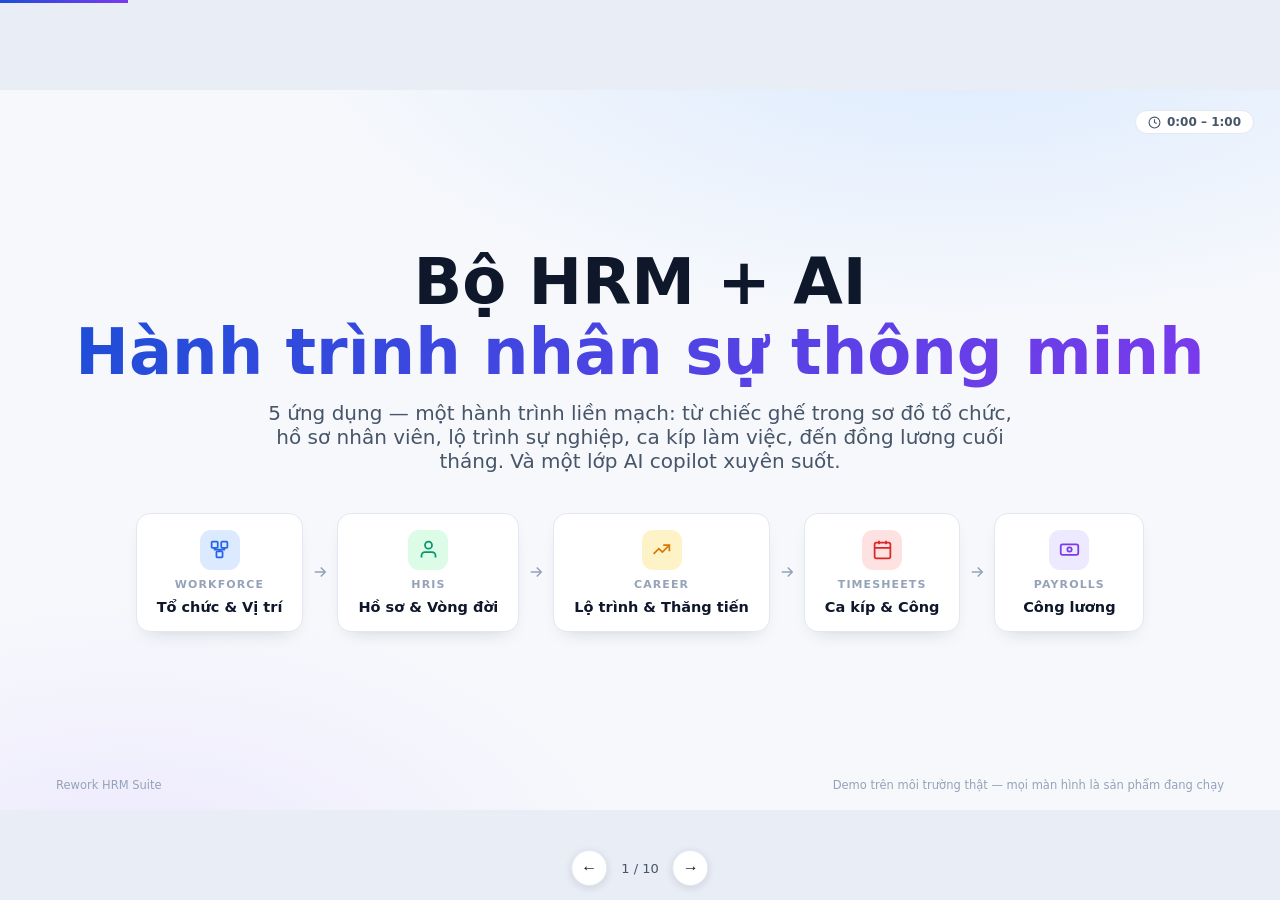
==== index.html @ 8c991700 "fix name file" ====
<!DOCTYPE html>
<html lang="vi">
<head>
<meta charset="UTF-8">
<meta name="viewport" content="width=device-width, initial-scale=1.0">
<title>HRM + AI — Hành trình nhân sự thông minh</title>
<style>
:root{
  --color-primary:#2563eb;
  --color-primary-soft:#dbeafe;
  --color-ink:#0f172a;
  --color-ink-soft:#475569;
  --color-background:#f6f8fc;
  --color-card:#ffffff;
  --color-line:#e2e8f0;
  --color-accent-green:#059669;
  --color-accent-amber:#d97706;
  --color-accent-purple:#7c3aed;
  --grad-primary:linear-gradient(135deg,#1d4ed8,#7c3aed);
  --font-heading:'Segoe UI',system-ui,-apple-system,sans-serif;
  --font-body:'Segoe UI',system-ui,-apple-system,sans-serif;
}
*{margin:0;padding:0;box-sizing:border-box}
body{background:#e9edf5;color:var(--color-ink);font-family:var(--font-body);overflow:hidden}
.slide-deck{position:relative;width:100vw;height:100vh;overflow:hidden}
@media(min-width:769px){.slide-deck{max-width:calc(100vh*16/9);max-height:calc(100vw*9/16);margin:auto;position:absolute;inset:0}}
.slide{position:absolute;width:100%;height:100%;display:flex;flex-direction:column;justify-content:center;align-items:center;padding:44px 56px 64px;opacity:0;visibility:hidden;transition:opacity .35s;background:var(--color-background);overflow:hidden}
.slide.active{opacity:1;visibility:visible}
.slide-content{width:100%;max-width:100%;max-height:100%;display:flex;flex-direction:column;gap:14px}

/* ---------- shared parts ---------- */
.slide-kicker{display:flex;align-items:center;gap:10px;font-size:13px;font-weight:700;letter-spacing:.14em;text-transform:uppercase;color:var(--color-primary)}
.slide-kicker .kicker-app-chip{background:var(--color-primary-soft);border-radius:999px;padding:3px 12px;letter-spacing:.04em}
.slide-heading{font-family:var(--font-heading);font-size:clamp(24px,3.2vw,40px);line-height:1.15;font-weight:800}
.slide-heading .heading-highlight{background:var(--grad-primary);-webkit-background-clip:text;-webkit-text-fill-color:transparent}
.slide-body-grid{display:grid;grid-template-columns:5fr 7fr;gap:28px;align-items:center;min-height:0;flex:1;overflow:hidden}
.slide-body-grid.grid-flip{grid-template-columns:7fr 5fr}
.slide-body-grid>*{min-height:0;max-height:100%}
.talk-points{display:flex;flex-direction:column;gap:12px}
.talk-point{display:flex;gap:12px;align-items:flex-start;background:var(--color-card);border:1px solid var(--color-line);border-radius:12px;padding:12px 14px;box-shadow:0 1px 2px rgba(15,23,42,.05)}
.talk-point .point-icon{flex:0 0 auto;width:34px;height:34px;border-radius:9px;display:flex;align-items:center;justify-content:center;background:var(--color-primary-soft);color:var(--color-primary)}
.talk-point .point-icon svg{width:18px;height:18px}
.talk-point .point-title{font-weight:700;font-size:15px}
.talk-point .point-desc{font-size:13.5px;color:var(--color-ink-soft);line-height:1.45;margin-top:2px}
.talk-point.point-ai .point-icon{background:#ede9fe;color:var(--color-accent-purple)}
.talk-point.point-vision{border-style:dashed;border-color:#c4b5fd;background:#faf8ff}
.shot-stack{display:flex;flex-direction:column;gap:12px;min-height:0;justify-content:center}
.shot-frame{background:var(--color-card);border:1px solid var(--color-line);border-radius:12px;overflow:hidden;box-shadow:0 12px 30px -12px rgba(15,23,42,.25);cursor:zoom-in}
.shot-frame .shot-titlebar{display:flex;align-items:center;gap:6px;padding:7px 12px;border-bottom:1px solid var(--color-line);background:#f8fafc}
.shot-titlebar .shot-dot{width:9px;height:9px;border-radius:50%;background:#e2e8f0}
.shot-titlebar .shot-dot:nth-child(1){background:#fca5a5}
.shot-titlebar .shot-dot:nth-child(2){background:#fcd34d}
.shot-titlebar .shot-dot:nth-child(3){background:#86efac}
.shot-titlebar .shot-url{margin-left:8px;font-size:11px;color:var(--color-ink-soft);background:#eef2f7;border-radius:6px;padding:2px 10px;white-space:nowrap;overflow:hidden;text-overflow:ellipsis}
.shot-frame img{display:block;width:100%;height:auto;max-height:36vh;object-fit:cover;object-position:top left}
.shot-frame.shot-secondary{width:78%;align-self:flex-end;margin-top:0}
.shot-frame.shot-secondary img{max-height:24vh}
.shot-caption{font-size:12px;color:var(--color-ink-soft);text-align:right}
.timing-badge{position:absolute;top:20px;right:26px;font-size:12px;font-weight:600;color:var(--color-ink-soft);background:var(--color-card);border:1px solid var(--color-line);border-radius:999px;padding:4px 12px;display:flex;align-items:center;gap:6px}
.timing-badge svg{width:13px;height:13px}
.footer-strip{position:absolute;bottom:18px;left:56px;right:56px;display:flex;justify-content:space-between;font-size:11.5px;color:#94a3b8}

/* ---------- title slide ---------- */
.title-slide{background:radial-gradient(1100px 500px at 75% -10%,#dbeafe 0%,transparent 60%),radial-gradient(900px 500px at 10% 110%,#ede9fe 0%,transparent 55%),var(--color-background);text-align:center;justify-content:center}
.title-main{font-size:clamp(36px,5.2vw,64px);font-weight:900;line-height:1.08;font-family:var(--font-heading)}
.title-main .heading-highlight{background:var(--grad-primary);-webkit-background-clip:text;-webkit-text-fill-color:transparent}
.title-sub{font-size:clamp(15px,1.7vw,20px);color:var(--color-ink-soft);max-width:760px;margin:0 auto}
.journey-strip{display:flex;align-items:stretch;justify-content:center;gap:0;margin-top:26px}
.journey-step{display:flex;flex-direction:column;align-items:center;gap:8px;background:var(--color-card);border:1px solid var(--color-line);border-radius:14px;padding:16px 20px;min-width:150px;box-shadow:0 8px 20px -12px rgba(15,23,42,.25)}
.journey-step .step-icon{width:40px;height:40px;border-radius:11px;display:flex;align-items:center;justify-content:center}
.journey-step .step-icon svg{width:21px;height:21px}
.journey-step .step-app{font-size:11px;font-weight:700;letter-spacing:.1em;text-transform:uppercase;color:#94a3b8}
.journey-step .step-name{font-size:14.5px;font-weight:700}
.journey-arrow{display:flex;align-items:center;padding:0 8px;color:#94a3b8}
.journey-arrow svg{width:18px;height:18px}
.step-icon.icon-workforce{background:#dbeafe;color:#2563eb}
.step-icon.icon-hris{background:#dcfce7;color:#059669}
.step-icon.icon-career{background:#fef3c7;color:#d97706}
.step-icon.icon-timesheet{background:#fee2e2;color:#dc2626}
.step-icon.icon-payroll{background:#ede9fe;color:#7c3aed}

/* ---------- closing slide ---------- */
.closing-grid{display:grid;grid-template-columns:1fr 1fr;gap:26px;align-items:start;margin-top:8px}
.recap-list{display:flex;flex-direction:column;gap:9px}
.recap-item{display:flex;gap:10px;align-items:center;background:var(--color-card);border:1px solid var(--color-line);border-radius:10px;padding:10px 13px;font-size:14px}
.recap-item .recap-num{flex:0 0 auto;width:24px;height:24px;border-radius:50%;background:var(--color-primary-soft);color:var(--color-primary);font-size:12px;font-weight:800;display:flex;align-items:center;justify-content:center}
.safety-card{background:linear-gradient(160deg,#eff6ff,#faf5ff);border:1px solid #c7d2fe;border-radius:16px;padding:20px 22px;display:flex;flex-direction:column;gap:12px}
.safety-card .safety-title{display:flex;align-items:center;gap:10px;font-weight:800;font-size:17px}
.safety-card .safety-title svg{width:20px;height:20px;color:var(--color-accent-purple)}
.safety-rule{display:flex;gap:10px;align-items:flex-start;font-size:13.5px;color:var(--color-ink-soft);line-height:1.5}
.safety-rule svg{flex:0 0 auto;width:16px;height:16px;margin-top:2px;color:var(--color-accent-green)}

/* ---------- nav & lightbox ---------- */
.progress-bar{position:fixed;top:0;left:0;height:3px;background:var(--grad-primary);transition:width .3s;z-index:1000}
.nav-controls{position:fixed;bottom:14px;left:50%;transform:translateX(-50%);display:flex;align-items:center;gap:14px;z-index:1000}
.nav-btn{background:#fff;border:1px solid var(--color-line);color:var(--color-ink);width:36px;height:36px;border-radius:50%;cursor:pointer;font-size:16px;box-shadow:0 2px 8px rgba(15,23,42,.12)}
.nav-btn:hover{background:var(--color-primary-soft)}
.slide-counter{color:var(--color-ink-soft);font-size:13px}
.shot-lightbox{position:fixed;inset:0;background:rgba(15,23,42,.82);display:none;align-items:center;justify-content:center;z-index:2000;cursor:zoom-out;padding:3vh 3vw}
.shot-lightbox.open{display:flex}
.shot-lightbox img{max-width:100%;max-height:100%;border-radius:10px;box-shadow:0 30px 80px rgba(0,0,0,.5)}
</style>
</head>
<body>
<div class="progress-bar" id="progressBar"></div>
<div class="slide-deck">

<!-- ============ SLIDE 1 · TITLE ============ -->
<div class="slide title-slide active">
  <div class="timing-badge"><svg viewBox="0 0 24 24" fill="none" stroke="currentColor" stroke-width="2"><circle cx="12" cy="12" r="10"/><path d="M12 6v6l4 2"/></svg>0:00 – 1:00</div>
  <div class="slide-content">
    <div class="title-main">Bộ HRM + AI<br><span class="heading-highlight">Hành trình nhân sự thông minh</span></div>
    <p class="title-sub">5 ứng dụng — một hành trình liền mạch: từ chiếc ghế trong sơ đồ tổ chức, hồ sơ nhân viên, lộ trình sự nghiệp, ca kíp làm việc, đến đồng lương cuối tháng. Và một lớp AI copilot xuyên suốt.</p>
    <div class="journey-strip">
      <div class="journey-step"><div class="step-icon icon-workforce"><svg viewBox="0 0 24 24" fill="none" stroke="currentColor" stroke-width="2"><rect x="3" y="3" width="7" height="7" rx="1"/><rect x="14" y="3" width="7" height="7" rx="1"/><rect x="8.5" y="14" width="7" height="7" rx="1"/><path d="M6.5 10v2h11v-2M12 12v2"/></svg></div><div class="step-app">Workforce</div><div class="step-name">Tổ chức &amp; Vị trí</div></div>
      <div class="journey-arrow"><svg viewBox="0 0 24 24" fill="none" stroke="currentColor" stroke-width="2"><path d="M5 12h14m-6-6 6 6-6 6"/></svg></div>
      <div class="journey-step"><div class="step-icon icon-hris"><svg viewBox="0 0 24 24" fill="none" stroke="currentColor" stroke-width="2"><path d="M20 21v-2a4 4 0 0 0-4-4H8a4 4 0 0 0-4 4v2"/><circle cx="12" cy="7" r="4"/></svg></div><div class="step-app">HRIS</div><div class="step-name">Hồ sơ &amp; Vòng đời</div></div>
      <div class="journey-arrow"><svg viewBox="0 0 24 24" fill="none" stroke="currentColor" stroke-width="2"><path d="M5 12h14m-6-6 6 6-6 6"/></svg></div>
      <div class="journey-step"><div class="step-icon icon-career"><svg viewBox="0 0 24 24" fill="none" stroke="currentColor" stroke-width="2"><path d="M3 17l6-6 4 4 8-8"/><path d="M14 7h7v7"/></svg></div><div class="step-app">Career</div><div class="step-name">Lộ trình &amp; Thăng tiến</div></div>
      <div class="journey-arrow"><svg viewBox="0 0 24 24" fill="none" stroke="currentColor" stroke-width="2"><path d="M5 12h14m-6-6 6 6-6 6"/></svg></div>
      <div class="journey-step"><div class="step-icon icon-timesheet"><svg viewBox="0 0 24 24" fill="none" stroke="currentColor" stroke-width="2"><rect x="3" y="4" width="18" height="18" rx="2"/><path d="M16 2v4M8 2v4M3 10h18"/></svg></div><div class="step-app">Timesheets</div><div class="step-name">Ca kíp &amp; Công</div></div>
      <div class="journey-arrow"><svg viewBox="0 0 24 24" fill="none" stroke="currentColor" stroke-width="2"><path d="M5 12h14m-6-6 6 6-6 6"/></svg></div>
      <div class="journey-step"><div class="step-icon icon-payroll"><svg viewBox="0 0 24 24" fill="none" stroke="currentColor" stroke-width="2"><rect x="2" y="6" width="20" height="12" rx="2"/><circle cx="12" cy="12" r="2.5"/><path d="M6 12h.01M18 12h.01"/></svg></div><div class="step-app">Payrolls</div><div class="step-name">Công lương</div></div>
    </div>
  </div>
  <div class="footer-strip"><span>Rework HRM Suite</span><span>Demo trên môi trường thật — mọi màn hình là sản phẩm đang chạy</span></div>
</div>

<!-- ============ SLIDE 2 · AI TRONG SƠ ĐỒ TỔ CHỨC ============ -->
<div class="slide">
  <div class="timing-badge"><svg viewBox="0 0 24 24" fill="none" stroke="currentColor" stroke-width="2"><circle cx="12" cy="12" r="10"/><path d="M12 6v6l4 2"/></svg>1:00 – 2:15</div>
  <div class="slide-content">
    <div class="slide-kicker"><span class="kicker-app-chip">Workforce</span> Slide 2 · Nhân sự AI trong sơ đồ tổ chức</div>
    <div class="slide-heading">Khi <span class="heading-highlight">AI agent có một chiếc ghế</span> trong tổ chức — với JD như con người</div>
    <div class="slide-body-grid">
      <div class="talk-points">
        <div class="talk-point"><div class="point-icon"><svg viewBox="0 0 24 24" fill="none" stroke="currentColor" stroke-width="2"><rect x="3" y="3" width="7" height="7" rx="1"/><rect x="14" y="3" width="7" height="7" rx="1"/><rect x="8.5" y="14" width="7" height="7" rx="1"/></svg></div><div><div class="point-title">Tổ chức xây trên "Vị trí", không phải tên người</div><div class="point-desc">Mỗi ô trong sơ đồ là một chiếc ghế có ngân sách (seat): JD, cấp bậc, lương mục tiêu, trạng thái mở/đã lấp — trả lời được "còn thiếu ai, ai kế nhiệm".</div></div></div>
        <div class="talk-point"><div class="point-icon"><svg viewBox="0 0 24 24" fill="none" stroke="currentColor" stroke-width="2"><path d="M14 2H6a2 2 0 0 0-2 2v16a2 2 0 0 0 2 2h12a2 2 0 0 0 2-2V8z"/><path d="M14 2v6h6M16 13H8M16 17H8M10 9H8"/></svg></div><div><div class="point-title">Hồ sơ công việc chuẩn hoá cho từng ghế</div><div class="point-desc">JD, yêu cầu năng lực, nhóm nghề, tỷ lệ lấp đầy — nhân viên nào (người hay máy) ngồi ghế nào cũng đo được bằng cùng một thước.</div></div></div>
        <div class="talk-point point-ai point-vision"><div class="point-icon"><svg viewBox="0 0 24 24" fill="none" stroke="currentColor" stroke-width="2"><path d="M12 3l1.9 5.1L19 10l-5.1 1.9L12 17l-1.9-5.1L5 10l5.1-1.9z"/><path d="M19 15l.9 2.4L22 18.3l-2.1.9L19 21.5l-.9-2.3-2.1-.9 2.1-.9z"/></svg></div><div><div class="point-title">Tầm nhìn: "Nhân sự AI" là một loại hình lao động</div><div class="point-desc">Thêm loại vị trí <b>AI agent</b> bên cạnh full-time/part-time: AI ngồi vào ghế, nhận JD, có KPI, có quản lý trực tiếp — nền tảng seat-based đã sẵn sàng cho điều đó.</div></div></div>
      </div>
      <div class="shot-stack">
        <div class="shot-frame"><div class="shot-titlebar"><span class="shot-dot"></span><span class="shot-dot"></span><span class="shot-dot"></span><span class="shot-url">workforce · Sơ đồ tổ chức — dạng cây</span></div><img src="shots/workforce-org-chart.jpg" alt="Sơ đồ tổ chức dạng cây"></div>
        <div class="shot-frame shot-secondary"><div class="shot-titlebar"><span class="shot-dot"></span><span class="shot-dot"></span><span class="shot-dot"></span><span class="shot-url">workforce · Hồ sơ công việc — vị trí đã lấp / còn mở</span></div><img src="shots/workforce-job-profile-detail.jpg" alt="Chi tiết hồ sơ công việc"></div>
      </div>
    </div>
  </div>
  <div class="footer-strip"><span>Workforce — sơ đồ tổ chức theo vị trí</span><span>2</span></div>
</div>

<!-- ============ SLIDE 3 · CAREER TRACK + AI ============ -->
<div class="slide">
  <div class="timing-badge"><svg viewBox="0 0 24 24" fill="none" stroke="currentColor" stroke-width="2"><circle cx="12" cy="12" r="10"/><path d="M12 6v6l4 2"/></svg>2:15 – 3:30</div>
  <div class="slide-content">
    <div class="slide-kicker"><span class="kicker-app-chip">Career</span> Slide 3 · Career Track với AI</div>
    <div class="slide-heading">Lộ trình sự nghiệp là một <span class="heading-highlight">bản đồ sống</span> — AI vẽ giúp bạn</div>
    <div class="slide-body-grid grid-flip">
      <div class="shot-stack">
        <div class="shot-frame"><div class="shot-titlebar"><span class="shot-dot"></span><span class="shot-dot"></span><span class="shot-dot"></span><span class="shot-url">career · Track Engineering — 11 vai trò · 15 bước chuyển</span></div><img src="shots/career-track-graph.jpg" alt="Đồ thị lộ trình sự nghiệp Engineering"></div>
        <div class="shot-frame shot-secondary"><div class="shot-titlebar"><span class="shot-dot"></span><span class="shot-dot"></span><span class="shot-dot"></span><span class="shot-url">career · Chi tiết vai trò — nhánh IC / nhánh quản lý</span></div><img src="shots/career-role-inspector.jpg" alt="Inspector vai trò Senior Software Engineer"></div>
      </div>
      <div class="talk-points">
        <div class="talk-point"><div class="point-icon"><svg viewBox="0 0 24 24" fill="none" stroke="currentColor" stroke-width="2"><circle cx="5" cy="6" r="2.5"/><circle cx="19" cy="6" r="2.5"/><circle cx="12" cy="18" r="2.5"/><path d="M7 7.5l3.5 8M17 7.5l-3.5 8"/></svg></div><div><div class="point-title">Track = đồ thị các bước chuyển vai trò</div><div class="point-desc">Kéo–thả, nối vai trò, gắn yêu cầu năng lực cho từng bước chuyển. Một điểm Start định nghĩa các cửa vào; nhánh IC và nhánh quản lý tách rõ.</div></div></div>
        <div class="talk-point point-ai"><div class="point-icon"><svg viewBox="0 0 24 24" fill="none" stroke="currentColor" stroke-width="2"><path d="M12 3l1.9 5.1L19 10l-5.1 1.9L12 17l-1.9-5.1L5 10l5.1-1.9z"/></svg></div><div><div class="point-title">AI dựng cả track từ một câu mô tả</div><div class="point-desc">"Tạo lộ trình cho đội Data 4 cấp, tách nhánh quản lý từ Senior" → AI sinh vai trò, bước chuyển, năng lực yêu cầu, khớp với danh mục job profile/grade của công ty rồi chờ bạn xác nhận.</div></div></div>
        <div class="talk-point point-ai"><div class="point-icon"><svg viewBox="0 0 24 24" fill="none" stroke="currentColor" stroke-width="2"><circle cx="11" cy="11" r="7"/><path d="M21 21l-4.3-4.3"/></svg></div><div><div class="point-title">Nhân viên hỏi — AI trả lời bằng chính track</div><div class="point-desc">"Từ vị trí của tôi đi tiếp được đâu?" → AI liệt kê các vai trò kế tiếp kèm năng lực còn thiếu, lấy đúng từ đồ thị track, không bịa.</div></div></div>
      </div>
    </div>
  </div>
  <div class="footer-strip"><span>Career — Tracks &amp; Copilot</span><span>3</span></div>
</div>

<!-- ============ SLIDE 4 · PROMOTION + AI ============ -->
<div class="slide">
  <div class="timing-badge"><svg viewBox="0 0 24 24" fill="none" stroke="currentColor" stroke-width="2"><circle cx="12" cy="12" r="10"/><path d="M12 6v6l4 2"/></svg>3:30 – 4:45</div>
  <div class="slide-content">
    <div class="slide-kicker"><span class="kicker-app-chip">Career</span> Slide 4 · Thăng chức với đề xuất tổng hợp của AI</div>
    <div class="slide-heading">Một đề xuất thăng chức <span class="heading-highlight">kể được câu chuyện và chứng minh được con số</span></div>
    <div class="slide-body-grid">
      <div class="talk-points">
        <div class="talk-point"><div class="point-icon"><svg viewBox="0 0 24 24" fill="none" stroke="currentColor" stroke-width="2"><path d="M12 20h9"/><path d="M16.5 3.5a2.1 2.1 0 0 1 3 3L7 19l-4 1 1-4z"/></svg></div><div><div class="point-title">Canvas viết đề xuất + bảng so sánh Từ → Đến</div><div class="point-desc">Bên trái là lý lẽ ("what did they deliver, why now"), bên phải là con số: lương gộp, lương cơ bản, từng khoản phụ cấp với chênh lệch tính sẵn.</div></div></div>
        <div class="talk-point"><div class="point-icon"><svg viewBox="0 0 24 24" fill="none" stroke="currentColor" stroke-width="2"><path d="M9 11l3 3L22 4"/><path d="M21 12v7a2 2 0 0 1-2 2H5a2 2 0 0 1-2-2V5a2 2 0 0 1 2-2h11"/></svg></div><div><div class="point-title">Luồng duyệt theo chính sách, có SLA</div><div class="point-desc">Chuỗi duyệt cấu hình theo từng chính sách (quản lý trực tiếp → hội đồng), SLA 3 ngày ra quyết định; duyệt xong tự ghi ngược về HRIS.</div></div></div>
        <div class="talk-point point-ai"><div class="point-icon"><svg viewBox="0 0 24 24" fill="none" stroke="currentColor" stroke-width="2"><path d="M12 3l1.9 5.1L19 10l-5.1 1.9L12 17l-1.9-5.1L5 10l5.1-1.9z"/></svg></div><div><div class="point-title">AI tổng hợp bản nháp đề xuất</div><div class="point-desc">"Đề xuất thăng chức cho Drake theo chính sách Engineering" → AI xác định nhân viên + chính sách, mở sẵn form đã điền tóm tắt thành tích; con người rà soát và bấm gửi — AI không bao giờ tự gửi.</div></div></div>
      </div>
      <div class="shot-stack">
        <div class="shot-frame"><div class="shot-titlebar"><span class="shot-dot"></span><span class="shot-dot"></span><span class="shot-dot"></span><span class="shot-url">career · Chính sách thăng chức Engineering — tỷ lệ duyệt 100%, tăng lương TB +17.8%</span></div><img src="shots/career-promotion-policy.jpg" alt="Trang chính sách thăng chức"></div>
        <div class="shot-frame shot-secondary"><div class="shot-titlebar"><span class="shot-dot"></span><span class="shot-dot"></span><span class="shot-dot"></span><span class="shot-url">career · Đề xuất mới — headline + gói lương Từ→Đến</span></div><img src="shots/career-promotion-proposal.jpg" alt="Form đề xuất thăng chức"></div>
      </div>
    </div>
  </div>
  <div class="footer-strip"><span>Career — Promotion records</span><span>4</span></div>
</div>

<!-- ============ SLIDE 5 · ĐẢM BẢO NHÂN SỰ / TIMEOFF ============ -->
<div class="slide">
  <div class="timing-badge"><svg viewBox="0 0 24 24" fill="none" stroke="currentColor" stroke-width="2"><circle cx="12" cy="12" r="10"/><path d="M12 6v6l4 2"/></svg>4:45 – 6:00</div>
  <div class="slide-content">
    <div class="slide-kicker"><span class="kicker-app-chip">Timesheets</span> Slide 5 · Đảm bảo quân số &amp; duyệt nghỉ phép với copilot</div>
    <div class="slide-heading">Duyệt một đơn nghỉ phép là một <span class="heading-highlight">quyết định về độ phủ ca</span></div>
    <div class="slide-body-grid grid-flip">
      <div class="shot-stack">
        <div class="shot-frame"><div class="shot-titlebar"><span class="shot-dot"></span><span class="shot-dot"></span><span class="shot-dot"></span><span class="shot-url">timesheets · Lịch phủ ca — 990 chỗ trống, nút "Lấp chỗ trống"</span></div><img src="shots/timesheet-coverage-schedule.jpg" alt="Lịch coverage với chỗ trống"></div>
        <div class="shot-frame shot-secondary"><div class="shot-titlebar"><span class="shot-dot"></span><span class="shot-dot"></span><span class="shot-dot"></span><span class="shot-url">timesheets · Nghỉ phép — trạng thái duyệt theo chính sách</span></div><img src="shots/timesheet-timeoff-requests.jpg" alt="Danh sách yêu cầu nghỉ phép"></div>
      </div>
      <div class="talk-points">
        <div class="talk-point"><div class="point-icon"><svg viewBox="0 0 24 24" fill="none" stroke="currentColor" stroke-width="2"><rect x="3" y="4" width="18" height="18" rx="2"/><path d="M16 2v4M8 2v4M3 10h18"/></svg></div><div><div class="point-title">Nhìn thấy lỗ hổng quân số trước khi nó xảy ra</div><div class="point-desc">Lịch phủ ca đếm từng chỗ trống theo ngày; động cơ xếp ca 3 lượt (mẫu lịch → lấp trống → ca mở) đề xuất người phù hợp theo giờ đã làm và độ công bằng.</div></div></div>
        <div class="talk-point"><div class="point-icon"><svg viewBox="0 0 24 24" fill="none" stroke="currentColor" stroke-width="2"><path d="M9 11l3 3L22 4"/><path d="M21 12v7a2 2 0 0 1-2 2H5a2 2 0 0 1-2-2V5a2 2 0 0 1 2-2h11"/></svg></div><div><div class="point-title">Nghỉ phép: sổ cái số dư + luồng duyệt + uỷ quyền</div><div class="point-desc">Đơn nghỉ chạy qua workflow duyệt (có uỷ quyền người duyệt); khi duyệt, chính sách được "đóng băng" và ngày nghỉ đổ thẳng vào bảng công tính lương.</div></div></div>
        <div class="talk-point point-ai"><div class="point-icon"><svg viewBox="0 0 24 24" fill="none" stroke="currentColor" stroke-width="2"><path d="M12 3l1.9 5.1L19 10l-5.1 1.9L12 17l-1.9-5.1L5 10l5.1-1.9z"/></svg></div><div><div class="point-title">Copilot của người xếp ca</div><div class="point-desc">AI cảnh báo ca thiếu người, gợi ý ai nên nhận ca trống, soạn cả chính sách nghỉ phép từ file quy chế — nhưng mọi thay đổi đều qua thẻ xác nhận để con người bấm áp dụng.</div></div></div>
      </div>
    </div>
  </div>
  <div class="footer-strip"><span>Timesheets — Coverage &amp; Time-off</span><span>5</span></div>
</div>

<!-- ============ SLIDE 6 · BA CA BỐN KÍP ============ -->
<div class="slide">
  <div class="timing-badge"><svg viewBox="0 0 24 24" fill="none" stroke="currentColor" stroke-width="2"><circle cx="12" cy="12" r="10"/><path d="M12 6v6l4 2"/></svg>6:00 – 7:15</div>
  <div class="slide-content">
    <div class="slide-kicker"><span class="kicker-app-chip">Timesheets</span> Slide 6 · Bài toán "ba ca bốn kíp" trong sản xuất</div>
    <div class="slide-heading">Xoay ca nhà máy: <span class="heading-highlight">mẫu dựng sẵn theo luật lao động VN</span></div>
    <div class="slide-body-grid">
      <div class="talk-points">
        <div class="talk-point"><div class="point-icon"><svg viewBox="0 0 24 24" fill="none" stroke="currentColor" stroke-width="2"><path d="M21 12a9 9 0 1 1-9-9"/><path d="M21 3v6h-6"/></svg></div><div><div class="point-title">Thư viện mẫu xoay ca Việt Nam</div><div class="point-desc">Sản xuất 3 ca, y tế 24h, bán lẻ 2 ca, F&amp;B split-shift, kho vận, công trường… Mẫu "VN Manufacturing 3-Shift": 3 ca sáng/chiều/đêm, 3 kíp xoay tuần trong chu kỳ 4 tuần.</div></div></div>
        <div class="talk-point"><div class="point-icon"><svg viewBox="0 0 24 24" fill="none" stroke="currentColor" stroke-width="2"><path d="M12 22s8-4 8-10V5l-8-3-8 3v7c0 6 8 10 8 10z"/></svg></div><div><div class="point-title">Ràng buộc cứng bảo vệ người lao động</div><div class="point-desc">Tối thiểu 11h nghỉ sau ca đêm, tối đa 6 ngày liên tục, 1 ngày nghỉ/tuần — động cơ xếp ca không bao giờ vi phạm, kể cả khi tự động lấp chỗ trống.</div></div></div>
        <div class="talk-point"><div class="point-icon"><svg viewBox="0 0 24 24" fill="none" stroke="currentColor" stroke-width="2"><path d="M17 21v-2a4 4 0 0 0-4-4H5a4 4 0 0 0-4 4v2"/><circle cx="9" cy="7" r="4"/><path d="M23 21v-2a4 4 0 0 0-3-3.87M16 3.13a4 4 0 0 1 0 7.75"/></svg></div><div><div class="point-title">"Bốn kíp" = thêm một nhóm vào mẫu</div><div class="point-desc">Kíp là "nhóm" trong mẫu lịch — số nhóm không giới hạn. Dựng mô hình 3 ca 4 kíp chạy liên tục 24/7 bằng chính trình soạn mẫu, rồi áp cho từng xưởng.</div></div></div>
      </div>
      <div class="shot-stack">
        <div class="shot-frame"><div class="shot-titlebar"><span class="shot-dot"></span><span class="shot-dot"></span><span class="shot-dot"></span><span class="shot-url">timesheets · Thư viện mẫu lịch hệ thống (8 mẫu VN)</span></div><img src="shots/timesheet-pattern-library.jpg" alt="Thư viện mẫu lịch làm việc"></div>
        <div class="shot-frame shot-secondary"><div class="shot-titlebar"><span class="shot-dot"></span><span class="shot-dot"></span><span class="shot-dot"></span><span class="shot-url">timesheets · VN Manufacturing 3-Shift — Morning/Afternoon/Night × T2–T7</span></div><img src="shots/timesheet-3shift-template.jpg" alt="Chi tiết mẫu 3 ca"></div>
      </div>
    </div>
  </div>
  <div class="footer-strip"><span>Timesheets — Shift patterns</span><span>6</span></div>
</div>

<!-- ============ SLIDE 7 · TRỢ LÝ CÔNG LƯƠNG 24/7 ============ -->
<div class="slide">
  <div class="timing-badge"><svg viewBox="0 0 24 24" fill="none" stroke="currentColor" stroke-width="2"><circle cx="12" cy="12" r="10"/><path d="M12 6v6l4 2"/></svg>7:15 – 8:30</div>
  <div class="slide-content">
    <div class="slide-kicker"><span class="kicker-app-chip">Payrolls</span> Slide 7 · Trợ lý công lương 24/7</div>
    <div class="slide-heading">"Vì sao lương tháng này của tôi thế này?" — <span class="heading-highlight">trả lời trong 5 giây, đúng từng đồng</span></div>
    <div class="slide-body-grid grid-flip">
      <div class="shot-stack">
        <div class="shot-frame"><div class="shot-titlebar"><span class="shot-dot"></span><span class="shot-dot"></span><span class="shot-dot"></span><span class="shot-url">payrolls · AI Copilot ngay trong bảng lương — Explain a number, Scan for anomalies</span></div><img src="shots/payroll-ai-copilot.jpg" alt="AI Copilot trong bảng lương"></div>
        <div class="shot-frame shot-secondary"><div class="shot-titlebar"><span class="shot-dot"></span><span class="shot-dot"></span><span class="shot-dot"></span><span class="shot-url">payrolls · Giải trình một con số — công thức + nguồn của từng biến</span></div><img src="shots/payroll-formula-explain.jpg" alt="Giải trình công thức Total Income"></div>
      </div>
      <div class="talk-points">
        <div class="talk-point point-ai"><div class="point-icon"><svg viewBox="0 0 24 24" fill="none" stroke="currentColor" stroke-width="2"><path d="M21 15a2 2 0 0 1-2 2H7l-4 4V5a2 2 0 0 1 2-2h14a2 2 0 0 1 2 2z"/></svg></div><div><div class="point-title">Chat có ngữ cảnh cá nhân</div><div class="point-desc">Copilot biết bạn là ai, kỳ lương nào, vị trí nào; các lệnh sẵn: giải thích một con số, quét bất thường, tóm tắt kỳ lương cho người duyệt.</div></div></div>
        <div class="talk-point"><div class="point-icon"><svg viewBox="0 0 24 24" fill="none" stroke="currentColor" stroke-width="2"><path d="M9 11l3 3L22 4"/><path d="M21 12v7a2 2 0 0 1-2 2H5a2 2 0 0 1-2-2V5a2 2 0 0 1 2-2h11"/></svg></div><div><div class="point-title">Giải trình tất định — không bịa số</div><div class="point-desc">"Explain a number" phân tích đúng công thức thật (=salary+allowance+kpi_bonus+meal_allowance), truy từng biến về snapshot dữ liệu đã đóng băng của kỳ lương, đối chiếu khớp 100% rồi mới nhờ AI kể lại bằng lời.</div></div></div>
        <div class="talk-point"><div class="point-icon"><svg viewBox="0 0 24 24" fill="none" stroke="currentColor" stroke-width="2"><path d="M14 2H6a2 2 0 0 0-2 2v16a2 2 0 0 0 2 2h12a2 2 0 0 0 2-2V8z"/><path d="M14 2v6h6"/></svg></div><div><div class="point-title">Phiếu lương tự phục vụ + xác nhận/khiếu nại</div><div class="point-desc">Nhân viên xem phiếu lương từng khoản, bấm Xác nhận hoặc Khiếu nại đúng dòng thắc mắc — HR hết trả lời tin nhắn lúc nửa đêm.</div></div></div>
      </div>
    </div>
  </div>
  <div class="footer-strip"><span>Payrolls — AI Copilot &amp; Payslip</span><span>7</span></div>
</div>

<!-- ============ SLIDE 8 · TÍNH LƯƠNG NHIỀU NGUỒN ============ -->
<div class="slide">
  <div class="timing-badge"><svg viewBox="0 0 24 24" fill="none" stroke="currentColor" stroke-width="2"><circle cx="12" cy="12" r="10"/><path d="M12 6v6l4 2"/></svg>8:30 – 9:30</div>
  <div class="slide-content">
    <div class="slide-kicker"><span class="kicker-app-chip">Payrolls</span> Slide 8 · Tính lương từ nhiều nguồn dữ liệu</div>
    <div class="slide-heading">Một kỳ lương = <span class="heading-highlight">HRIS + Bảng công + Tăng ca + Ca kíp</span>, đóng băng và tính trong 30 giây</div>
    <div class="slide-body-grid">
      <div class="talk-points">
        <div class="talk-point"><div class="point-icon"><svg viewBox="0 0 24 24" fill="none" stroke="currentColor" stroke-width="2"><ellipse cx="12" cy="5" rx="9" ry="3"/><path d="M3 5v14c0 1.7 4 3 9 3s9-1.3 9-3V5"/><path d="M3 12c0 1.7 4 3 9 3s9-1.3 9-3"/></svg></div><div><div class="point-title">Kết nối nguồn, không nhập tay lại</div><div class="point-desc">Hồ sơ – hợp đồng – mã thuế từ HRIS; ngày công, phép từ Timesheets; giờ tăng ca, ca kíp từ Schedule; lương cơ bản lấy từ chiếc ghế trong Workforce. Mỗi biến công thức chỉ về đúng một nguồn.</div></div></div>
        <div class="talk-point"><div class="point-icon"><svg viewBox="0 0 24 24" fill="none" stroke="currentColor" stroke-width="2"><path d="M4 17V9m5 8V5m5 12v-6m5 6V3"/></svg></div><div><div class="point-title">Động cơ công thức kiểu Excel, chạy theo DAG</div><div class="point-desc">100 cột công thức × 2.000 nhân viên tính dưới 30 giây; snapshot nguồn được đóng băng theo kỳ — chạy lại bao nhiêu lần vẫn ra đúng một kết quả.</div></div></div>
        <div class="talk-point point-ai"><div class="point-icon"><svg viewBox="0 0 24 24" fill="none" stroke="currentColor" stroke-width="2"><path d="M12 3l1.9 5.1L19 10l-5.1 1.9L12 17l-1.9-5.1L5 10l5.1-1.9z"/></svg></div><div><div class="point-title">AI Review canh cổng trước khi duyệt</div><div class="point-desc">Quét bất thường tự động (lương lệch bất thường so kỳ trước, biến thiếu nguồn) — người duyệt nhìn "20 anomalies" là biết phải xem gì trước khi ký.</div></div></div>
      </div>
      <div class="shot-stack">
        <div class="shot-frame"><div class="shot-titlebar"><span class="shot-dot"></span><span class="shot-dot"></span><span class="shot-dot"></span><span class="shot-url">payrolls · Kỳ lương Việt Nam — thuế, BHXH, cảnh báo AI Review, stepper duyệt</span></div><img src="shots/payroll-run-detail.jpg" alt="Chi tiết kỳ lương"></div>
        <div class="shot-frame shot-secondary"><div class="shot-titlebar"><span class="shot-dot"></span><span class="shot-dot"></span><span class="shot-dot"></span><span class="shot-url">payrolls · Sources — biến bảng công nối từ Timesheets</span></div><img src="shots/payroll-sources-timesheets.jpg" alt="Trang nguồn dữ liệu"></div>
      </div>
    </div>
  </div>
  <div class="footer-strip"><span>Payrolls — Multi-source calc engine</span><span>8</span></div>
</div>

<!-- ============ SLIDE 9 · HRIS COPILOT (bổ trợ) ============ -->
<div class="slide">
  <div class="timing-badge"><svg viewBox="0 0 24 24" fill="none" stroke="currentColor" stroke-width="2"><circle cx="12" cy="12" r="10"/><path d="M12 6v6l4 2"/></svg>9:30 – 10:00</div>
  <div class="slide-content">
    <div class="slide-kicker"><span class="kicker-app-chip">HRIS</span> Slide 9 · Một trợ lý — cả vòng đời nhân sự</div>
    <div class="slide-heading">AI ở mọi nơi, nhưng <span class="heading-highlight">con người luôn bấm nút cuối cùng</span></div>
    <div class="slide-body-grid grid-flip">
      <div class="shot-stack">
        <div class="shot-frame"><div class="shot-titlebar"><span class="shot-dot"></span><span class="shot-dot"></span><span class="shot-dot"></span><span class="shot-url">hris · AI Assistant — headcount, hồ sơ, hợp đồng, chính sách, offboard</span></div><img src="shots/hris-ai-assistant.jpg" alt="HRIS AI Assistant"></div>
      </div>
      <div class="talk-points">
        <div class="talk-point point-ai"><div class="point-icon"><svg viewBox="0 0 24 24" fill="none" stroke="currentColor" stroke-width="2"><path d="M12 3l1.9 5.1L19 10l-5.1 1.9L12 17l-1.9-5.1L5 10l5.1-1.9z"/></svg></div><div><div class="point-title">Cùng một trợ lý trong cả 5 ứng dụng</div><div class="point-desc">Đếm headcount, tra hợp đồng, tạo yêu cầu thay đổi hồ sơ, import nhân viên hàng loạt từ file — bằng hội thoại, hỗ trợ Claude / GPT / Gemini theo lựa chọn của doanh nghiệp.</div></div></div>
        <div class="talk-point"><div class="point-icon"><svg viewBox="0 0 24 24" fill="none" stroke="currentColor" stroke-width="2"><path d="M12 22s8-4 8-10V5l-8-3-8 3v7c0 6 8 10 8 10z"/><path d="M9 12l2 2 4-4"/></svg></div><div><div class="point-title">Kiến trúc an toàn: đọc thoải mái — ghi phải xác nhận</div><div class="point-desc">AI chỉ được "dàn dựng" thao tác ghi thành thẻ chờ; con người bấm xác nhận thì hệ thống mới thực thi, dưới đúng quyền và nhật ký của người đó. AI không có quyền ghi trực tiếp vào dữ liệu.</div></div></div>
        <div class="talk-point"><div class="point-icon"><svg viewBox="0 0 24 24" fill="none" stroke="currentColor" stroke-width="2"><rect x="3" y="11" width="18" height="10" rx="2"/><path d="M7 11V7a5 5 0 0 1 10 0v4"/></svg></div><div><div class="point-title">Dữ liệu ở lại trong tenant</div><div class="point-desc">API key AI cấu hình theo từng doanh nghiệp, mã hoá khi lưu; bật là copilot sáng khắp nơi, gỡ key là tắt toàn bộ.</div></div></div>
      </div>
    </div>
  </div>
  <div class="footer-strip"><span>HRIS — AI Assistant</span><span>9</span></div>
</div>

<!-- ============ SLIDE 10 · KẾT ============ -->
<div class="slide">
  <div class="timing-badge"><svg viewBox="0 0 24 24" fill="none" stroke="currentColor" stroke-width="2"><circle cx="12" cy="12" r="10"/><path d="M12 6v6l4 2"/></svg>10:00 · Q&amp;A</div>
  <div class="slide-content">
    <div class="slide-kicker">Tóm tắt</div>
    <div class="slide-heading">Hành trình nhân sự — <span class="heading-highlight">mỗi chặng một sản phẩm, một AI đồng hành</span></div>
    <div class="closing-grid">
      <div class="recap-list">
        <div class="recap-item"><span class="recap-num">1</span>Sơ đồ tổ chức theo "ghế" — sẵn sàng cho nhân sự AI có JD như người</div>
        <div class="recap-item"><span class="recap-num">2</span>Career track dạng đồ thị — AI dựng track, chỉ đường thăng tiến</div>
        <div class="recap-item"><span class="recap-num">3</span>Đề xuất thăng chức AI soạn nháp — người duyệt theo chính sách, có SLA</div>
        <div class="recap-item"><span class="recap-num">4</span>Phủ ca &amp; nghỉ phép — thấy lỗ hổng quân số trước khi duyệt đơn</div>
        <div class="recap-item"><span class="recap-num">5</span>Ba ca bốn kíp — mẫu xoay ca chuẩn VN, ràng buộc nghỉ ngơi cứng</div>
        <div class="recap-item"><span class="recap-num">6</span>Lương đa nguồn, snapshot đóng băng — AI giải trình đúng từng đồng, 24/7</div>
      </div>
      <div class="safety-card">
        <div class="safety-title"><svg viewBox="0 0 24 24" fill="none" stroke="currentColor" stroke-width="2"><path d="M12 22s8-4 8-10V5l-8-3-8 3v7c0 6 8 10 8 10z"/></svg>Nguyên tắc AI của cả bộ sản phẩm</div>
        <div class="safety-rule"><svg viewBox="0 0 24 24" fill="none" stroke="currentColor" stroke-width="2"><path d="M20 6 9 17l-5-5"/></svg><span><b>Đọc tự do, ghi phải xác nhận.</b> Mọi thao tác ghi của AI dừng ở thẻ chờ — con người bấm áp dụng, hệ thống thực thi dưới quyền của chính người đó.</span></div>
        <div class="safety-rule"><svg viewBox="0 0 24 24" fill="none" stroke="currentColor" stroke-width="2"><path d="M20 6 9 17l-5-5"/></svg><span><b>Số liệu tất định trước, ngôn ngữ sau.</b> Giải trình lương truy về snapshot đã đóng băng; AI chỉ kể lại, không tự tính.</span></div>
        <div class="safety-rule"><svg viewBox="0 0 24 24" fill="none" stroke="currentColor" stroke-width="2"><path d="M20 6 9 17l-5-5"/></svg><span><b>Chọn model theo doanh nghiệp.</b> Claude / GPT / Gemini — key riêng từng tenant, mã hoá, tháo là tắt.</span></div>
        <div class="safety-rule" style="border-top:1px dashed #c7d2fe;padding-top:12px"><svg viewBox="0 0 24 24" fill="none" stroke="currentColor" stroke-width="2"><path d="M12 3l1.9 5.1L19 10l-5.1 1.9L12 17l-1.9-5.1L5 10l5.1-1.9z"/></svg><span><b>Bước tiếp theo:</b> loại vị trí "AI agent" trong Workforce — nhân sự AI đứng trong sơ đồ tổ chức, nhận việc, đo KPI như một thành viên thật.</span></div>
      </div>
    </div>
  </div>
  <div class="footer-strip"><span>Rework HRM Suite — Cảm ơn!</span><span>10</span></div>
</div>

</div><!-- /.slide-deck -->

<div class="nav-controls">
  <button class="nav-btn" onclick="prevSlide()" aria-label="Slide trước">←</button>
  <span class="slide-counter"><span id="current">1</span> / <span id="total">10</span></span>
  <button class="nav-btn" onclick="nextSlide()" aria-label="Slide sau">→</button>
</div>

<div class="shot-lightbox" id="shotLightbox"><img id="lightboxImg" src="" alt=""></div>

<script>
let current = 1;
const total = document.querySelectorAll('.slide').length;
document.getElementById('total').textContent = total;
function showSlide(n){
  if(n<1)n=1; if(n>total)n=total; current=n;
  document.querySelectorAll('.slide').forEach((s,i)=>s.classList.toggle('active',i===n-1));
  document.getElementById('current').textContent=n;
  document.getElementById('progressBar').style.width=(n/total*100)+'%';
}
function nextSlide(){showSlide(current+1)}
function prevSlide(){showSlide(current-1)}
document.addEventListener('keydown',e=>{
  if(e.key==='ArrowRight'||e.key===' '){e.preventDefault();nextSlide()}
  if(e.key==='ArrowLeft'){e.preventDefault();prevSlide()}
  if(e.key==='Escape'){closeLightbox()}
});
const lb=document.getElementById('shotLightbox'),lbImg=document.getElementById('lightboxImg');
document.querySelectorAll('.shot-frame img').forEach(img=>{
  img.closest('.shot-frame').addEventListener('click',e=>{
    e.stopPropagation(); lbImg.src=img.src; lb.classList.add('open');
  });
});
function closeLightbox(){lb.classList.remove('open')}
lb.addEventListener('click',closeLightbox);
document.addEventListener('click',e=>{
  if(e.target.closest('.nav-controls')||e.target.closest('.shot-frame')||lb.classList.contains('open'))return;
  nextSlide();
});
showSlide(1);
</script>
</body>
</html>
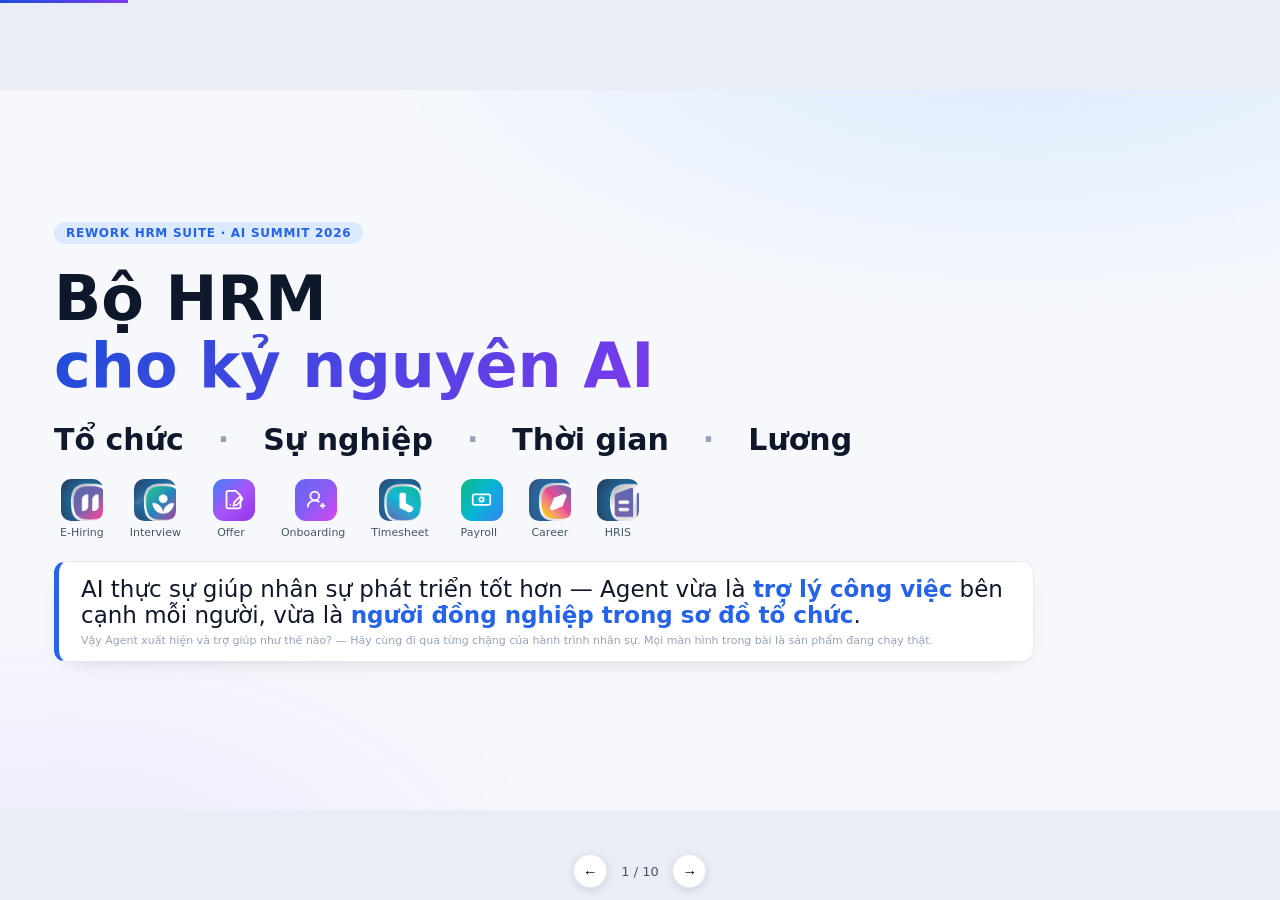
==== commit 4e1438ac: "update" ====
--- a/index.html
+++ b/index.html
@@ -3,363 +3,412 @@
 <head>
 <meta charset="UTF-8">
 <meta name="viewport" content="width=device-width, initial-scale=1.0">
-<title>HRM + AI — Hành trình nhân sự thông minh</title>
+<title>HRM + AI — Hành trình nhân sự (v2)</title>
 <style>
 :root{
-  --color-primary:#2563eb;
-  --color-primary-soft:#dbeafe;
-  --color-ink:#0f172a;
-  --color-ink-soft:#475569;
-  --color-background:#f6f8fc;
-  --color-card:#ffffff;
-  --color-line:#e2e8f0;
-  --color-accent-green:#059669;
-  --color-accent-amber:#d97706;
-  --color-accent-purple:#7c3aed;
-  --grad-primary:linear-gradient(135deg,#1d4ed8,#7c3aed);
-  --font-heading:'Segoe UI',system-ui,-apple-system,sans-serif;
-  --font-body:'Segoe UI',system-ui,-apple-system,sans-serif;
+  --blue:#2563eb; --blue-soft:#dbeafe; --ink:#0f172a; --ink-soft:#475569;
+  --bg:#f6f8fc; --card:#fff; --line:#e2e8f0;
+  --green:#059669; --green-soft:#ecfdf5; --red:#dc2626; --red-soft:#fef2f2;
+  --purple:#7c3aed;
 }
 *{margin:0;padding:0;box-sizing:border-box}
-body{background:#e9edf5;color:var(--color-ink);font-family:var(--font-body);overflow:hidden}
+body{background:#e9edf5;color:var(--ink);font-family:'Segoe UI',system-ui,sans-serif;overflow:hidden}
 .slide-deck{position:relative;width:100vw;height:100vh;overflow:hidden}
 @media(min-width:769px){.slide-deck{max-width:calc(100vh*16/9);max-height:calc(100vw*9/16);margin:auto;position:absolute;inset:0}}
-.slide{position:absolute;width:100%;height:100%;display:flex;flex-direction:column;justify-content:center;align-items:center;padding:44px 56px 64px;opacity:0;visibility:hidden;transition:opacity .35s;background:var(--color-background);overflow:hidden}
+.slide{position:absolute;inset:0;display:flex;flex-direction:column;padding:30px 54px 46px;opacity:0;visibility:hidden;transition:opacity .35s;background:var(--bg);overflow:hidden}
 .slide.active{opacity:1;visibility:visible}
-.slide-content{width:100%;max-width:100%;max-height:100%;display:flex;flex-direction:column;gap:14px}
-
-/* ---------- shared parts ---------- */
-.slide-kicker{display:flex;align-items:center;gap:10px;font-size:13px;font-weight:700;letter-spacing:.14em;text-transform:uppercase;color:var(--color-primary)}
-.slide-kicker .kicker-app-chip{background:var(--color-primary-soft);border-radius:999px;padding:3px 12px;letter-spacing:.04em}
-.slide-heading{font-family:var(--font-heading);font-size:clamp(24px,3.2vw,40px);line-height:1.15;font-weight:800}
-.slide-heading .heading-highlight{background:var(--grad-primary);-webkit-background-clip:text;-webkit-text-fill-color:transparent}
-.slide-body-grid{display:grid;grid-template-columns:5fr 7fr;gap:28px;align-items:center;min-height:0;flex:1;overflow:hidden}
-.slide-body-grid.grid-flip{grid-template-columns:7fr 5fr}
-.slide-body-grid>*{min-height:0;max-height:100%}
-.talk-points{display:flex;flex-direction:column;gap:12px}
-.talk-point{display:flex;gap:12px;align-items:flex-start;background:var(--color-card);border:1px solid var(--color-line);border-radius:12px;padding:12px 14px;box-shadow:0 1px 2px rgba(15,23,42,.05)}
-.talk-point .point-icon{flex:0 0 auto;width:34px;height:34px;border-radius:9px;display:flex;align-items:center;justify-content:center;background:var(--color-primary-soft);color:var(--color-primary)}
-.talk-point .point-icon svg{width:18px;height:18px}
-.talk-point .point-title{font-weight:700;font-size:15px}
-.talk-point .point-desc{font-size:13.5px;color:var(--color-ink-soft);line-height:1.45;margin-top:2px}
-.talk-point.point-ai .point-icon{background:#ede9fe;color:var(--color-accent-purple)}
-.talk-point.point-vision{border-style:dashed;border-color:#c4b5fd;background:#faf8ff}
-.shot-stack{display:flex;flex-direction:column;gap:12px;min-height:0;justify-content:center}
-.shot-frame{background:var(--color-card);border:1px solid var(--color-line);border-radius:12px;overflow:hidden;box-shadow:0 12px 30px -12px rgba(15,23,42,.25);cursor:zoom-in}
-.shot-frame .shot-titlebar{display:flex;align-items:center;gap:6px;padding:7px 12px;border-bottom:1px solid var(--color-line);background:#f8fafc}
-.shot-titlebar .shot-dot{width:9px;height:9px;border-radius:50%;background:#e2e8f0}
-.shot-titlebar .shot-dot:nth-child(1){background:#fca5a5}
-.shot-titlebar .shot-dot:nth-child(2){background:#fcd34d}
-.shot-titlebar .shot-dot:nth-child(3){background:#86efac}
-.shot-titlebar .shot-url{margin-left:8px;font-size:11px;color:var(--color-ink-soft);background:#eef2f7;border-radius:6px;padding:2px 10px;white-space:nowrap;overflow:hidden;text-overflow:ellipsis}
-.shot-frame img{display:block;width:100%;height:auto;max-height:36vh;object-fit:cover;object-position:top left}
-.shot-frame.shot-secondary{width:78%;align-self:flex-end;margin-top:0}
-.shot-frame.shot-secondary img{max-height:24vh}
-.shot-caption{font-size:12px;color:var(--color-ink-soft);text-align:right}
-.timing-badge{position:absolute;top:20px;right:26px;font-size:12px;font-weight:600;color:var(--color-ink-soft);background:var(--color-card);border:1px solid var(--color-line);border-radius:999px;padding:4px 12px;display:flex;align-items:center;gap:6px}
-.timing-badge svg{width:13px;height:13px}
-.footer-strip{position:absolute;bottom:18px;left:56px;right:56px;display:flex;justify-content:space-between;font-size:11.5px;color:#94a3b8}
-
-/* ---------- title slide ---------- */
-.title-slide{background:radial-gradient(1100px 500px at 75% -10%,#dbeafe 0%,transparent 60%),radial-gradient(900px 500px at 10% 110%,#ede9fe 0%,transparent 55%),var(--color-background);text-align:center;justify-content:center}
-.title-main{font-size:clamp(36px,5.2vw,64px);font-weight:900;line-height:1.08;font-family:var(--font-heading)}
-.title-main .heading-highlight{background:var(--grad-primary);-webkit-background-clip:text;-webkit-text-fill-color:transparent}
-.title-sub{font-size:clamp(15px,1.7vw,20px);color:var(--color-ink-soft);max-width:760px;margin:0 auto}
-.journey-strip{display:flex;align-items:stretch;justify-content:center;gap:0;margin-top:26px}
-.journey-step{display:flex;flex-direction:column;align-items:center;gap:8px;background:var(--color-card);border:1px solid var(--color-line);border-radius:14px;padding:16px 20px;min-width:150px;box-shadow:0 8px 20px -12px rgba(15,23,42,.25)}
-.journey-step .step-icon{width:40px;height:40px;border-radius:11px;display:flex;align-items:center;justify-content:center}
-.journey-step .step-icon svg{width:21px;height:21px}
-.journey-step .step-app{font-size:11px;font-weight:700;letter-spacing:.1em;text-transform:uppercase;color:#94a3b8}
-.journey-step .step-name{font-size:14.5px;font-weight:700}
-.journey-arrow{display:flex;align-items:center;padding:0 8px;color:#94a3b8}
-.journey-arrow svg{width:18px;height:18px}
-.step-icon.icon-workforce{background:#dbeafe;color:#2563eb}
-.step-icon.icon-hris{background:#dcfce7;color:#059669}
-.step-icon.icon-career{background:#fef3c7;color:#d97706}
-.step-icon.icon-timesheet{background:#fee2e2;color:#dc2626}
-.step-icon.icon-payroll{background:#ede9fe;color:#7c3aed}
-
-/* ---------- closing slide ---------- */
-.closing-grid{display:grid;grid-template-columns:1fr 1fr;gap:26px;align-items:start;margin-top:8px}
-.recap-list{display:flex;flex-direction:column;gap:9px}
-.recap-item{display:flex;gap:10px;align-items:center;background:var(--color-card);border:1px solid var(--color-line);border-radius:10px;padding:10px 13px;font-size:14px}
-.recap-item .recap-num{flex:0 0 auto;width:24px;height:24px;border-radius:50%;background:var(--color-primary-soft);color:var(--color-primary);font-size:12px;font-weight:800;display:flex;align-items:center;justify-content:center}
-.safety-card{background:linear-gradient(160deg,#eff6ff,#faf5ff);border:1px solid #c7d2fe;border-radius:16px;padding:20px 22px;display:flex;flex-direction:column;gap:12px}
-.safety-card .safety-title{display:flex;align-items:center;gap:10px;font-weight:800;font-size:17px}
-.safety-card .safety-title svg{width:20px;height:20px;color:var(--color-accent-purple)}
-.safety-rule{display:flex;gap:10px;align-items:flex-start;font-size:13.5px;color:var(--color-ink-soft);line-height:1.5}
-.safety-rule svg{flex:0 0 auto;width:16px;height:16px;margin-top:2px;color:var(--color-accent-green)}
-
-/* ---------- nav & lightbox ---------- */
-.progress-bar{position:fixed;top:0;left:0;height:3px;background:var(--grad-primary);transition:width .3s;z-index:1000}
-.nav-controls{position:fixed;bottom:14px;left:50%;transform:translateX(-50%);display:flex;align-items:center;gap:14px;z-index:1000}
-.nav-btn{background:#fff;border:1px solid var(--color-line);color:var(--color-ink);width:36px;height:36px;border-radius:50%;cursor:pointer;font-size:16px;box-shadow:0 2px 8px rgba(15,23,42,.12)}
-.nav-btn:hover{background:var(--color-primary-soft)}
-.slide-counter{color:var(--color-ink-soft);font-size:13px}
-.shot-lightbox{position:fixed;inset:0;background:rgba(15,23,42,.82);display:none;align-items:center;justify-content:center;z-index:2000;cursor:zoom-out;padding:3vh 3vw}
-.shot-lightbox.open{display:flex}
-.shot-lightbox img{max-width:100%;max-height:100%;border-radius:10px;box-shadow:0 30px 80px rgba(0,0,0,.5)}
+
+/* header block — ngắn, dễ hiểu, không keyword rời rạc */
+.slide-head{display:flex;flex-direction:column;gap:8px;margin-bottom:14px}
+.head-top{display:flex;align-items:center;gap:10px}
+.app-chip{font-size:12px;font-weight:700;letter-spacing:.06em;color:var(--blue);background:var(--blue-soft);border-radius:999px;padding:4px 12px;text-transform:uppercase}
+.slide-no{font-size:12px;font-weight:700;color:#94a3b8}
+.slide-title{font-size:clamp(22px,2.6vw,34px);font-weight:800;line-height:1.15}
+.slide-title b{color:var(--blue)}
+.story-row{display:flex;gap:10px;flex-wrap:wrap;align-items:stretch}
+.story{flex:1 1 0;min-width:240px;border-radius:10px;padding:9px 14px;font-size:14.5px;line-height:1.45;background:var(--card);border:1px solid var(--line)}
+.story .tag{display:block;font-size:10.5px;font-weight:800;letter-spacing:.1em;margin-bottom:2px}
+.story.pain{background:var(--red-soft);border-color:#fecaca}
+.story.pain .tag{color:var(--red)}
+.story.how .tag{color:var(--blue)}
+.story.win{background:var(--green-soft);border-color:#a7f3d0}
+.story.win .tag{color:var(--green)}
+.story.win b{color:var(--green)}
+.story.arch{background:#f5f3ff;border-color:#ddd6fe}
+.story.arch .tag{color:var(--purple)}
+.story.arch b{color:var(--purple)}
+.kw-chip{font-size:.6em;font-weight:800;color:#fff;background:linear-gradient(135deg,#7c3aed,#2563eb);border-radius:999px;padding:6px 18px;white-space:nowrap}
+.agent-overlay{position:absolute;right:22px;bottom:56px;z-index:3;display:flex;gap:12px;align-items:center;padding:12px 16px;border-radius:12px;background:rgba(15,23,42,.92);border:1px solid #22d3ee;box-shadow:0 16px 44px -10px rgba(15,23,42,.6),0 0 26px rgba(34,211,238,.35)}
+.agent-overlay .ai-ico{width:40px;height:40px;border-radius:10px;display:grid;place-items:center;background:linear-gradient(135deg,#0e7490,#164e63);color:#5ee7ff}
+.agent-overlay .t1{font-size:15px;font-weight:700;color:#fff}
+.agent-overlay .t2{font-size:12px;color:#5ee7ff}
+.src{font-size:11px;color:#94a3b8}
+
+/* screenshot là nhân vật chính */
+.stage-area{flex:1;min-height:0;display:flex;gap:16px;align-items:stretch;justify-content:center}
+.shot{position:relative;display:flex;flex-direction:column;background:var(--card);border:1px solid var(--line);border-radius:12px;overflow:hidden;box-shadow:0 14px 34px -14px rgba(15,23,42,.3);cursor:zoom-in;min-width:0}
+.shot.main{flex:1 1 auto}
+.shot .bar{display:flex;align-items:center;gap:6px;padding:7px 12px;border-bottom:1px solid var(--line);background:#f8fafc;flex:0 0 auto}
+.bar i{width:9px;height:9px;border-radius:50%}
+.bar i:nth-child(1){background:#fca5a5}.bar i:nth-child(2){background:#fcd34d}.bar i:nth-child(3){background:#86efac}
+.bar span{margin-left:8px;font-size:11.5px;color:var(--ink-soft);background:#eef2f7;border-radius:6px;padding:2px 10px;white-space:nowrap;overflow:hidden;text-overflow:ellipsis}
+.shot .img-wrap{flex:1;min-height:0;display:flex;align-items:flex-start;justify-content:center;overflow:hidden;background:#fff}
+.shot img{width:100%;height:100%;object-fit:contain;object-position:top center;display:block}
+.shot .cap{flex:0 0 auto;padding:8px 14px;font-size:13px;color:var(--ink-soft);border-top:1px solid var(--line);background:#fbfcfe;line-height:1.4}
+.shot .cap b{color:var(--ink)}
+.shot.side{flex:0 0 30%;max-width:30%}
+
+/* journey slide */
+.journey{flex:1;display:flex;align-items:center;gap:0;min-height:0}
+.jstage{flex:1 1 0;background:var(--card);border:1px solid var(--line);border-radius:14px;padding:18px 18px 14px;display:flex;flex-direction:column;gap:10px;box-shadow:0 8px 22px -14px rgba(15,23,42,.25)}
+.jstage .step{font-size:11px;font-weight:800;letter-spacing:.1em;color:#94a3b8}
+.jstage .apps{display:flex;gap:10px;align-items:center}
+.jstage .apps img{width:44px;height:44px;border-radius:11px}
+.tile{width:44px;height:44px;border-radius:11px;display:grid;place-items:center;flex:0 0 auto}
+.tile svg{width:22px;height:22px;color:#fff}
+.jstage .names{font-size:14px;font-weight:700;line-height:1.3}
+.jstage p{font-size:13px;color:var(--ink-soft);line-height:1.45}
+.jarrow{flex:0 0 auto;padding:0 8px;color:var(--blue)}
+.jarrow svg{width:26px;height:26px}
+
+/* title + closing */
+.title-slide{justify-content:center;align-items:flex-start;gap:22px;background:radial-gradient(1100px 500px at 80% -10%,#dbeafe 0%,transparent 60%),radial-gradient(900px 500px at 5% 110%,#ede9fe 0%,transparent 55%),var(--bg)}
+.title-main{font-size:clamp(38px,5vw,62px);font-weight:900;line-height:1.08}
+.title-main b{background:linear-gradient(135deg,#1d4ed8,#7c3aed);-webkit-background-clip:text;-webkit-text-fill-color:transparent}
+.hook{font-size:clamp(17px,1.9vw,23px);color:var(--ink);background:var(--card);border:1px solid var(--line);border-left:5px solid var(--blue);border-radius:12px;padding:14px 22px;max-width:820px;box-shadow:0 8px 24px -16px rgba(15,23,42,.3)}
+.hook b{font-size:1.5em;color:var(--blue)}
+.chapters{display:flex;gap:34px;font-size:clamp(16px,1.8vw,22px);font-weight:700;color:#64748b}
+.icon-row{display:flex;gap:12px;align-items:center}
+.icon-row img{width:42px;height:42px;border-radius:10px}
+.icon-row span{font-size:13px;color:var(--ink-soft);margin-left:6px}
+.units{flex:1;display:grid;grid-template-columns:repeat(3,1fr);gap:18px;align-content:center}
+.unit{background:var(--card);border:1px solid var(--line);border-radius:14px;padding:22px}
+.unit h3{font-size:22px;margin-bottom:8px}
+.unit p{font-size:14.5px;color:var(--ink-soft);line-height:1.5}
+.principle{margin-top:4px;text-align:center;font-size:16.5px;background:#eff6ff;border:1px solid #bfdbfe;border-radius:12px;padding:14px 22px;line-height:1.5}
+.principle b.ai{color:#0369a1}.principle b.hu{color:#b45309}
+
+/* ── Hiệu ứng kiểu keynote3.summit.base.vn: các khối trồi lên lần lượt khi vào slide ── */
+@keyframes fadeUp{from{opacity:0;transform:translateY(26px)}to{opacity:1;transform:translateY(0)}}
+@keyframes popIn{from{opacity:0;transform:translateY(30px) scale(.97)}to{opacity:1;transform:translateY(0) scale(1)}}
+.slide .slide-head,.slide .story,.slide .shot,.slide .jstage,.slide .jarrow,.slide .unit,.slide .principle,
+.slide .app-chip,.slide .title-main,.slide .chapters,.slide .icon-row,.slide .hook,.slide .src{opacity:0}
+.slide.active .slide-head{animation:fadeUp .55s ease-out both}
+.slide.active .story:nth-of-type(1){animation:fadeUp .5s .12s ease-out both}
+.slide.active .story:nth-of-type(2){animation:fadeUp .5s .22s ease-out both}
+.slide.active .story:nth-of-type(3){animation:fadeUp .5s .32s ease-out both}
+.slide.active .shot.main{animation:popIn .65s .28s cubic-bezier(.2,.8,.2,1) both}
+.slide.active .shot.side{animation:popIn .65s .45s cubic-bezier(.2,.8,.2,1) both}
+.slide.active .jstage:nth-of-type(1){animation:fadeUp .5s .15s both}
+.slide.active .jarrow:nth-of-type(2){animation:fadeUp .4s .3s both}
+.slide.active .jstage:nth-of-type(3){animation:fadeUp .5s .38s both}
+.slide.active .jarrow:nth-of-type(4){animation:fadeUp .4s .53s both}
+.slide.active .jstage:nth-of-type(5){animation:fadeUp .5s .61s both}
+.slide.active .jarrow:nth-of-type(6){animation:fadeUp .4s .76s both}
+.slide.active .jstage:nth-of-type(7){animation:fadeUp .5s .84s both}
+.slide.active .unit:nth-of-type(1){animation:fadeUp .5s .12s both}
+.slide.active .unit:nth-of-type(2){animation:fadeUp .5s .26s both}
+.slide.active .unit:nth-of-type(3){animation:fadeUp .5s .4s both}
+.slide.active .principle{animation:fadeUp .55s .58s both}
+.slide.active .app-chip{animation:fadeUp .45s both}
+.slide.active .title-main{animation:fadeUp .6s .1s both}
+.slide.active .chapters{animation:fadeUp .55s .3s both}
+.slide.active .icon-row{animation:fadeUp .55s .48s both}
+.slide.active .hook{animation:fadeUp .55s .4s both}
+.slide.active .src{animation:fadeUp .5s .66s both}
+@media(prefers-reduced-motion:reduce){.slide *{animation:none!important;opacity:1!important}}
+
+/* nav + lightbox */
+.progress-bar{position:fixed;top:0;left:0;height:3px;background:linear-gradient(90deg,#1d4ed8,#7c3aed);transition:width .3s;z-index:1000}
+.nav{position:fixed;bottom:12px;left:50%;transform:translateX(-50%);display:flex;align-items:center;gap:14px;z-index:1000}
+.nav button{background:#fff;border:1px solid var(--line);width:34px;height:34px;border-radius:50%;cursor:pointer;font-size:15px;box-shadow:0 2px 8px rgba(15,23,42,.12)}
+.nav span{color:var(--ink-soft);font-size:13px}
+.lightbox{position:fixed;inset:0;background:rgba(15,23,42,.85);display:none;align-items:center;justify-content:center;z-index:2000;cursor:zoom-out;padding:2vh 2vw}
+.lightbox.open{display:flex}
+.lightbox img{max-width:100%;max-height:100%;border-radius:10px}
 </style>
 </head>
 <body>
-<div class="progress-bar" id="progressBar"></div>
+<div class="progress-bar" id="pb"></div>
 <div class="slide-deck">
 
-<!-- ============ SLIDE 1 · TITLE ============ -->
+<!-- 1 · MỞ ĐẦU · CHỐT: headline "Bộ HRM cho kỷ nguyên AI" · keyword 4 chương · icon 8 app · không GIF -->
 <div class="slide title-slide active">
-  <div class="timing-badge"><svg viewBox="0 0 24 24" fill="none" stroke="currentColor" stroke-width="2"><circle cx="12" cy="12" r="10"/><path d="M12 6v6l4 2"/></svg>0:00 – 1:00</div>
-  <div class="slide-content">
-    <div class="title-main">Bộ HRM + AI<br><span class="heading-highlight">Hành trình nhân sự thông minh</span></div>
-    <p class="title-sub">5 ứng dụng — một hành trình liền mạch: từ chiếc ghế trong sơ đồ tổ chức, hồ sơ nhân viên, lộ trình sự nghiệp, ca kíp làm việc, đến đồng lương cuối tháng. Và một lớp AI copilot xuyên suốt.</p>
-    <div class="journey-strip">
-      <div class="journey-step"><div class="step-icon icon-workforce"><svg viewBox="0 0 24 24" fill="none" stroke="currentColor" stroke-width="2"><rect x="3" y="3" width="7" height="7" rx="1"/><rect x="14" y="3" width="7" height="7" rx="1"/><rect x="8.5" y="14" width="7" height="7" rx="1"/><path d="M6.5 10v2h11v-2M12 12v2"/></svg></div><div class="step-app">Workforce</div><div class="step-name">Tổ chức &amp; Vị trí</div></div>
-      <div class="journey-arrow"><svg viewBox="0 0 24 24" fill="none" stroke="currentColor" stroke-width="2"><path d="M5 12h14m-6-6 6 6-6 6"/></svg></div>
-      <div class="journey-step"><div class="step-icon icon-hris"><svg viewBox="0 0 24 24" fill="none" stroke="currentColor" stroke-width="2"><path d="M20 21v-2a4 4 0 0 0-4-4H8a4 4 0 0 0-4 4v2"/><circle cx="12" cy="7" r="4"/></svg></div><div class="step-app">HRIS</div><div class="step-name">Hồ sơ &amp; Vòng đời</div></div>
-      <div class="journey-arrow"><svg viewBox="0 0 24 24" fill="none" stroke="currentColor" stroke-width="2"><path d="M5 12h14m-6-6 6 6-6 6"/></svg></div>
-      <div class="journey-step"><div class="step-icon icon-career"><svg viewBox="0 0 24 24" fill="none" stroke="currentColor" stroke-width="2"><path d="M3 17l6-6 4 4 8-8"/><path d="M14 7h7v7"/></svg></div><div class="step-app">Career</div><div class="step-name">Lộ trình &amp; Thăng tiến</div></div>
-      <div class="journey-arrow"><svg viewBox="0 0 24 24" fill="none" stroke="currentColor" stroke-width="2"><path d="M5 12h14m-6-6 6 6-6 6"/></svg></div>
-      <div class="journey-step"><div class="step-icon icon-timesheet"><svg viewBox="0 0 24 24" fill="none" stroke="currentColor" stroke-width="2"><rect x="3" y="4" width="18" height="18" rx="2"/><path d="M16 2v4M8 2v4M3 10h18"/></svg></div><div class="step-app">Timesheets</div><div class="step-name">Ca kíp &amp; Công</div></div>
-      <div class="journey-arrow"><svg viewBox="0 0 24 24" fill="none" stroke="currentColor" stroke-width="2"><path d="M5 12h14m-6-6 6 6-6 6"/></svg></div>
-      <div class="journey-step"><div class="step-icon icon-payroll"><svg viewBox="0 0 24 24" fill="none" stroke="currentColor" stroke-width="2"><rect x="2" y="6" width="20" height="12" rx="2"/><circle cx="12" cy="12" r="2.5"/><path d="M6 12h.01M18 12h.01"/></svg></div><div class="step-app">Payrolls</div><div class="step-name">Công lương</div></div>
-    </div>
-  </div>
-  <div class="footer-strip"><span>Rework HRM Suite</span><span>Demo trên môi trường thật — mọi màn hình là sản phẩm đang chạy</span></div>
-</div>
-
-<!-- ============ SLIDE 2 · AI TRONG SƠ ĐỒ TỔ CHỨC ============ -->
-<div class="slide">
-  <div class="timing-badge"><svg viewBox="0 0 24 24" fill="none" stroke="currentColor" stroke-width="2"><circle cx="12" cy="12" r="10"/><path d="M12 6v6l4 2"/></svg>1:00 – 2:15</div>
-  <div class="slide-content">
-    <div class="slide-kicker"><span class="kicker-app-chip">Workforce</span> Slide 2 · Nhân sự AI trong sơ đồ tổ chức</div>
-    <div class="slide-heading">Khi <span class="heading-highlight">AI agent có một chiếc ghế</span> trong tổ chức — với JD như con người</div>
-    <div class="slide-body-grid">
-      <div class="talk-points">
-        <div class="talk-point"><div class="point-icon"><svg viewBox="0 0 24 24" fill="none" stroke="currentColor" stroke-width="2"><rect x="3" y="3" width="7" height="7" rx="1"/><rect x="14" y="3" width="7" height="7" rx="1"/><rect x="8.5" y="14" width="7" height="7" rx="1"/></svg></div><div><div class="point-title">Tổ chức xây trên "Vị trí", không phải tên người</div><div class="point-desc">Mỗi ô trong sơ đồ là một chiếc ghế có ngân sách (seat): JD, cấp bậc, lương mục tiêu, trạng thái mở/đã lấp — trả lời được "còn thiếu ai, ai kế nhiệm".</div></div></div>
-        <div class="talk-point"><div class="point-icon"><svg viewBox="0 0 24 24" fill="none" stroke="currentColor" stroke-width="2"><path d="M14 2H6a2 2 0 0 0-2 2v16a2 2 0 0 0 2 2h12a2 2 0 0 0 2-2V8z"/><path d="M14 2v6h6M16 13H8M16 17H8M10 9H8"/></svg></div><div><div class="point-title">Hồ sơ công việc chuẩn hoá cho từng ghế</div><div class="point-desc">JD, yêu cầu năng lực, nhóm nghề, tỷ lệ lấp đầy — nhân viên nào (người hay máy) ngồi ghế nào cũng đo được bằng cùng một thước.</div></div></div>
-        <div class="talk-point point-ai point-vision"><div class="point-icon"><svg viewBox="0 0 24 24" fill="none" stroke="currentColor" stroke-width="2"><path d="M12 3l1.9 5.1L19 10l-5.1 1.9L12 17l-1.9-5.1L5 10l5.1-1.9z"/><path d="M19 15l.9 2.4L22 18.3l-2.1.9L19 21.5l-.9-2.3-2.1-.9 2.1-.9z"/></svg></div><div><div class="point-title">Tầm nhìn: "Nhân sự AI" là một loại hình lao động</div><div class="point-desc">Thêm loại vị trí <b>AI agent</b> bên cạnh full-time/part-time: AI ngồi vào ghế, nhận JD, có KPI, có quản lý trực tiếp — nền tảng seat-based đã sẵn sàng cho điều đó.</div></div></div>
+  <div class="app-chip">REWORK HRM SUITE · AI SUMMIT 2026</div>
+  <h1 class="title-main">Bộ HRM<br><b>cho kỷ nguyên AI</b></h1>
+  <div class="chapters" style="font-size:clamp(20px,2.4vw,30px);color:var(--ink);font-weight:800">
+    <span>Tổ chức</span><span style="color:#94a3b8">·</span><span>Sự nghiệp</span><span style="color:#94a3b8">·</span><span>Thời gian</span><span style="color:#94a3b8">·</span><span>Lương</span>
+  </div>
+  <div class="icon-row" style="gap:20px">
+    <span style="display:grid;justify-items:center;gap:5px"><img src="shots/icons/ehiring.png" alt=""><small style="font-size:11px;color:var(--ink-soft)">E-Hiring</small></span>
+    <span style="display:grid;justify-items:center;gap:5px"><img src="shots/icons/interview.png" alt=""><small style="font-size:11px;color:var(--ink-soft)">Interview</small></span>
+    <span style="display:grid;justify-items:center;gap:5px"><span class="tile" style="width:42px;height:42px;background:linear-gradient(135deg,#3B82F6,#A855F7,#9333EA)"><svg viewBox="0 0 24 24" fill="none" stroke="#fff" stroke-width="2" style="width:21px;height:21px"><path d="M20 19.5v.5a2 2 0 0 1-2 2H6a2 2 0 0 1-2-2V4a2 2 0 0 1 2-2h8.5L20 7.5z"/><path d="M8 18h1M18.4 9.6a2 2 0 1 1 3 3L16 18l-4 1 1-4z"/></svg></span><small style="font-size:11px;color:var(--ink-soft)">Offer</small></span>
+    <span style="display:grid;justify-items:center;gap:5px"><span class="tile" style="width:42px;height:42px;background:linear-gradient(130deg,#6366F1,#8B5CF6,#D946EF)"><svg viewBox="0 0 24 24" fill="none" stroke="#fff" stroke-width="2" style="width:21px;height:21px"><path d="M2 21a8 8 0 0 1 13.3-6"/><circle cx="10" cy="8" r="5"/><path d="M19 16v6M22 19h-6"/></svg></span><small style="font-size:11px;color:var(--ink-soft)">Onboarding</small></span>
+    <span style="display:grid;justify-items:center;gap:5px"><img src="shots/icons/timesheet.png" alt=""><small style="font-size:11px;color:var(--ink-soft)">Timesheet</small></span>
+    <span style="display:grid;justify-items:center;gap:5px"><span class="tile" style="width:42px;height:42px;background:linear-gradient(123deg,#10B981,#06B6D4,#3B82F6)"><svg viewBox="0 0 24 24" fill="none" stroke="#fff" stroke-width="2" style="width:21px;height:21px"><rect x="2" y="6" width="20" height="12" rx="2"/><circle cx="12" cy="12" r="2.5"/><path d="M6 12h.01M18 12h.01"/></svg></span><small style="font-size:11px;color:var(--ink-soft)">Payroll</small></span>
+    <span style="display:grid;justify-items:center;gap:5px"><img src="shots/icons/career.png" alt=""><small style="font-size:11px;color:var(--ink-soft)">Career</small></span>
+    <span style="display:grid;justify-items:center;gap:5px"><img src="shots/icons/hris.png" alt=""><small style="font-size:11px;color:var(--ink-soft)">HRIS</small></span>
+  </div>
+  <div class="hook" style="max-width:980px">AI thực sự giúp nhân sự phát triển tốt hơn — Agent vừa là <b style="font-size:1em">trợ lý công việc</b> bên cạnh mỗi người, vừa là <b style="font-size:1em">người đồng nghiệp trong sơ đồ tổ chức</b>.<div class="src" style="margin-top:6px">Vậy Agent xuất hiện và trợ giúp như thế nào? — Hãy cùng đi qua từng chặng của hành trình nhân sự. Mọi màn hình trong bài là sản phẩm đang chạy thật.</div></div>
+</div>
+
+<!-- 2 · VÒNG ĐỜI -->
+<div class="slide">
+  <div class="slide-head">
+    <div class="head-top"><span class="app-chip">Toàn bộ suite</span><span class="slide-no">02</span></div>
+    <div class="slide-title" style="display:flex;align-items:center;gap:16px;flex-wrap:wrap">Trọn một vòng đời nhân sự
+      <span style="font-size:.62em;font-weight:800;color:#fff;background:linear-gradient(135deg,#7c3aed,#2563eb);border-radius:999px;padding:6px 18px;white-space:nowrap">✦ AI ở từng chặng</span>
+    </div>
+    <div class="story-row">
+      <div class="story win"><span class="tag">HIỆU QUẢ</span>Dữ liệu nhập một lần ở chặng đầu, chảy suốt đến kỳ lương — mỗi chặng có một <b>agent</b> đồng hành, con người quyết định.</div>
+    </div>
+  </div>
+  <div class="journey">
+    <div class="jstage">
+      <div class="step">01 · TUYỂN DỤNG</div>
+      <div class="apps"><img src="shots/icons/ehiring.png" alt=""><img src="shots/icons/interview.png" alt=""></div>
+      <div class="names">E-Hiring · Interview</div>
+      <p>Pipeline ứng viên và phỏng vấn có cấu trúc — chọn đúng người cho đúng vị trí đã định nghĩa sẵn.</p>
+    </div>
+    <div class="jarrow"><svg viewBox="0 0 24 24" fill="none" stroke="currentColor" stroke-width="2.2"><path d="M5 12h14m-6-6 6 6-6 6"/></svg></div>
+    <div class="jstage">
+      <div class="step">02 · HỘI NHẬP</div>
+      <div class="apps">
+        <span class="tile" style="background:linear-gradient(135deg,#3B82F6,#A855F7,#9333EA)"><svg viewBox="0 0 24 24" fill="none" stroke="currentColor" stroke-width="2"><path d="M20 19.5v.5a2 2 0 0 1-2 2H6a2 2 0 0 1-2-2V4a2 2 0 0 1 2-2h8.5L20 7.5z"/><path d="M8 18h1M18.4 9.6a2 2 0 1 1 3 3L16 18l-4 1 1-4z"/></svg></span>
+        <span class="tile" style="background:linear-gradient(130deg,#6366F1,#8B5CF6,#D946EF)"><svg viewBox="0 0 24 24" fill="none" stroke="currentColor" stroke-width="2"><path d="M2 21a8 8 0 0 1 13.3-6"/><circle cx="10" cy="8" r="5"/><path d="M19 16v6M22 19h-6"/></svg></span>
       </div>
-      <div class="shot-stack">
-        <div class="shot-frame"><div class="shot-titlebar"><span class="shot-dot"></span><span class="shot-dot"></span><span class="shot-dot"></span><span class="shot-url">workforce · Sơ đồ tổ chức — dạng cây</span></div><img src="shots/workforce-org-chart.jpg" alt="Sơ đồ tổ chức dạng cây"></div>
-        <div class="shot-frame shot-secondary"><div class="shot-titlebar"><span class="shot-dot"></span><span class="shot-dot"></span><span class="shot-dot"></span><span class="shot-url">workforce · Hồ sơ công việc — vị trí đã lấp / còn mở</span></div><img src="shots/workforce-job-profile-detail.jpg" alt="Chi tiết hồ sơ công việc"></div>
+      <div class="names">Offer · Onboarding</div>
+      <p>Thư mời theo chính sách, hội nhập từng bước — hồ sơ ứng viên chảy thẳng sang hồ sơ nhân viên.</p>
+    </div>
+    <div class="jarrow"><svg viewBox="0 0 24 24" fill="none" stroke="currentColor" stroke-width="2.2"><path d="M5 12h14m-6-6 6 6-6 6"/></svg></div>
+    <div class="jstage">
+      <div class="step">03 · CÔNG & LƯƠNG</div>
+      <div class="apps"><img src="shots/icons/timesheet.png" alt=""><span class="tile" style="background:linear-gradient(123deg,#10B981,#06B6D4,#3B82F6)"><svg viewBox="0 0 24 24" fill="none" stroke="currentColor" stroke-width="2"><rect x="2" y="6" width="20" height="12" rx="2"/><circle cx="12" cy="12" r="2.5"/><path d="M6 12h.01M18 12h.01"/></svg></span></div>
+      <div class="names">Timesheet · Payroll</div>
+      <p>Ca kíp, chấm công, nghỉ phép đổ thẳng vào kỳ lương — đúng từng đồng, đúng hạn.</p>
+    </div>
+    <div class="jarrow"><svg viewBox="0 0 24 24" fill="none" stroke="currentColor" stroke-width="2.2"><path d="M5 12h14m-6-6 6 6-6 6"/></svg></div>
+    <div class="jstage">
+      <div class="step">04 · PHÁT TRIỂN</div>
+      <div class="apps"><img src="shots/icons/career.png" alt=""><img src="shots/icons/hris.png" alt=""></div>
+      <div class="names">Career · HRIS</div>
+      <p>Lộ trình, thăng chức, hồ sơ cập nhật suốt vòng đời — rồi vòng lại: vị trí mới mở ra, quay về chặng Tuyển dụng.</p>
+    </div>
+  </div>
+</div>
+
+<!-- 3 · SƠ ĐỒ THEO VỊ TRÍ + AGENT -->
+<div class="slide">
+  <div class="slide-head">
+    <div class="head-top"><span class="app-chip">Workforce</span><span class="slide-no">03</span></div>
+    <div class="slide-title" style="display:flex;align-items:center;gap:16px;flex-wrap:wrap"><span>AI có <b>một vị trí</b> trong tổ chức</span><span class="kw-chip">Vị trí · JD · Agent</span></div>
+    <div class="story-row">
+      <div class="story pain"><span class="tag">VẤN ĐỀ</span>Sơ đồ kiểu cũ chỉ có tên và chức danh: người nghỉ là nhánh gãy, vị trí đang tuyển thì vô hình, không thấy chi phí hay người kế nhiệm.</div>
+      <div class="story win"><span class="tag">HIỆU QUẢ</span>Vị trí trống, chi phí, kế nhiệm <b>nhìn thấy ngay trên sơ đồ</b> — và một vị trí có thể do <b>AI Agent đảm nhận</b>: có JD, có KPI, có quản lý như một đồng nghiệp thật.</div>
+      <div class="story arch"><span class="tag">VÌ SAO LÀM ĐƯỢC</span>Mỗi ô là một <b>vị trí — thực thể độc lập của nền tảng</b>, tự mang JD, quyền và dữ liệu. Bổ nhiệm người hay Agent vào là thừa hưởng tất cả; người đi, vị trí còn.</div>
+    </div>
+  </div>
+  <div class="stage-area">
+    <div class="shot main">
+      <div class="bar"><i></i><i></i><i></i><span>rework.com/orgchart — Workforce</span></div>
+      <div class="img-wrap" style="position:relative">
+        <img src="shots/workforce-org-chart.jpg" alt="">
+        <div class="agent-overlay">
+          <span class="ai-ico"><svg viewBox="0 0 24 24" fill="none" stroke="currentColor" stroke-width="2" style="width:22px;height:22px"><path d="M12 3l1.9 5.1L19 10l-5.1 1.9L12 17l-1.9-5.1L5 10l5.1-1.9z"/><path d="M19 15l.9 2.4 2.1.9-2.1.9-.9 2.3-.9-2.3-2.1-.9 2.1-.9z"/></svg></span>
+          <span><span class="t1">AI Agent · Support Reviewer</span><br><span class="t2">Một vị trí trong sơ đồ — JD · KPI · Quản lý: Jane Truong</span></span>
+        </div>
       </div>
-    </div>
-  </div>
-  <div class="footer-strip"><span>Workforce — sơ đồ tổ chức theo vị trí</span><span>2</span></div>
-</div>
-
-<!-- ============ SLIDE 3 · CAREER TRACK + AI ============ -->
-<div class="slide">
-  <div class="timing-badge"><svg viewBox="0 0 24 24" fill="none" stroke="currentColor" stroke-width="2"><circle cx="12" cy="12" r="10"/><path d="M12 6v6l4 2"/></svg>2:15 – 3:30</div>
-  <div class="slide-content">
-    <div class="slide-kicker"><span class="kicker-app-chip">Career</span> Slide 3 · Career Track với AI</div>
-    <div class="slide-heading">Lộ trình sự nghiệp là một <span class="heading-highlight">bản đồ sống</span> — AI vẽ giúp bạn</div>
-    <div class="slide-body-grid grid-flip">
-      <div class="shot-stack">
-        <div class="shot-frame"><div class="shot-titlebar"><span class="shot-dot"></span><span class="shot-dot"></span><span class="shot-dot"></span><span class="shot-url">career · Track Engineering — 11 vai trò · 15 bước chuyển</span></div><img src="shots/career-track-graph.jpg" alt="Đồ thị lộ trình sự nghiệp Engineering"></div>
-        <div class="shot-frame shot-secondary"><div class="shot-titlebar"><span class="shot-dot"></span><span class="shot-dot"></span><span class="shot-dot"></span><span class="shot-url">career · Chi tiết vai trò — nhánh IC / nhánh quản lý</span></div><img src="shots/career-role-inspector.jpg" alt="Inspector vai trò Senior Software Engineer"></div>
-      </div>
-      <div class="talk-points">
-        <div class="talk-point"><div class="point-icon"><svg viewBox="0 0 24 24" fill="none" stroke="currentColor" stroke-width="2"><circle cx="5" cy="6" r="2.5"/><circle cx="19" cy="6" r="2.5"/><circle cx="12" cy="18" r="2.5"/><path d="M7 7.5l3.5 8M17 7.5l-3.5 8"/></svg></div><div><div class="point-title">Track = đồ thị các bước chuyển vai trò</div><div class="point-desc">Kéo–thả, nối vai trò, gắn yêu cầu năng lực cho từng bước chuyển. Một điểm Start định nghĩa các cửa vào; nhánh IC và nhánh quản lý tách rõ.</div></div></div>
-        <div class="talk-point point-ai"><div class="point-icon"><svg viewBox="0 0 24 24" fill="none" stroke="currentColor" stroke-width="2"><path d="M12 3l1.9 5.1L19 10l-5.1 1.9L12 17l-1.9-5.1L5 10l5.1-1.9z"/></svg></div><div><div class="point-title">AI dựng cả track từ một câu mô tả</div><div class="point-desc">"Tạo lộ trình cho đội Data 4 cấp, tách nhánh quản lý từ Senior" → AI sinh vai trò, bước chuyển, năng lực yêu cầu, khớp với danh mục job profile/grade của công ty rồi chờ bạn xác nhận.</div></div></div>
-        <div class="talk-point point-ai"><div class="point-icon"><svg viewBox="0 0 24 24" fill="none" stroke="currentColor" stroke-width="2"><circle cx="11" cy="11" r="7"/><path d="M21 21l-4.3-4.3"/></svg></div><div><div class="point-title">Nhân viên hỏi — AI trả lời bằng chính track</div><div class="point-desc">"Từ vị trí của tôi đi tiếp được đâu?" → AI liệt kê các vai trò kế tiếp kèm năng lực còn thiếu, lấy đúng từ đồ thị track, không bịa.</div></div></div>
-      </div>
-    </div>
-  </div>
-  <div class="footer-strip"><span>Career — Tracks &amp; Copilot</span><span>3</span></div>
-</div>
-
-<!-- ============ SLIDE 4 · PROMOTION + AI ============ -->
-<div class="slide">
-  <div class="timing-badge"><svg viewBox="0 0 24 24" fill="none" stroke="currentColor" stroke-width="2"><circle cx="12" cy="12" r="10"/><path d="M12 6v6l4 2"/></svg>3:30 – 4:45</div>
-  <div class="slide-content">
-    <div class="slide-kicker"><span class="kicker-app-chip">Career</span> Slide 4 · Thăng chức với đề xuất tổng hợp của AI</div>
-    <div class="slide-heading">Một đề xuất thăng chức <span class="heading-highlight">kể được câu chuyện và chứng minh được con số</span></div>
-    <div class="slide-body-grid">
-      <div class="talk-points">
-        <div class="talk-point"><div class="point-icon"><svg viewBox="0 0 24 24" fill="none" stroke="currentColor" stroke-width="2"><path d="M12 20h9"/><path d="M16.5 3.5a2.1 2.1 0 0 1 3 3L7 19l-4 1 1-4z"/></svg></div><div><div class="point-title">Canvas viết đề xuất + bảng so sánh Từ → Đến</div><div class="point-desc">Bên trái là lý lẽ ("what did they deliver, why now"), bên phải là con số: lương gộp, lương cơ bản, từng khoản phụ cấp với chênh lệch tính sẵn.</div></div></div>
-        <div class="talk-point"><div class="point-icon"><svg viewBox="0 0 24 24" fill="none" stroke="currentColor" stroke-width="2"><path d="M9 11l3 3L22 4"/><path d="M21 12v7a2 2 0 0 1-2 2H5a2 2 0 0 1-2-2V5a2 2 0 0 1 2-2h11"/></svg></div><div><div class="point-title">Luồng duyệt theo chính sách, có SLA</div><div class="point-desc">Chuỗi duyệt cấu hình theo từng chính sách (quản lý trực tiếp → hội đồng), SLA 3 ngày ra quyết định; duyệt xong tự ghi ngược về HRIS.</div></div></div>
-        <div class="talk-point point-ai"><div class="point-icon"><svg viewBox="0 0 24 24" fill="none" stroke="currentColor" stroke-width="2"><path d="M12 3l1.9 5.1L19 10l-5.1 1.9L12 17l-1.9-5.1L5 10l5.1-1.9z"/></svg></div><div><div class="point-title">AI tổng hợp bản nháp đề xuất</div><div class="point-desc">"Đề xuất thăng chức cho Drake theo chính sách Engineering" → AI xác định nhân viên + chính sách, mở sẵn form đã điền tóm tắt thành tích; con người rà soát và bấm gửi — AI không bao giờ tự gửi.</div></div></div>
-      </div>
-      <div class="shot-stack">
-        <div class="shot-frame"><div class="shot-titlebar"><span class="shot-dot"></span><span class="shot-dot"></span><span class="shot-dot"></span><span class="shot-url">career · Chính sách thăng chức Engineering — tỷ lệ duyệt 100%, tăng lương TB +17.8%</span></div><img src="shots/career-promotion-policy.jpg" alt="Trang chính sách thăng chức"></div>
-        <div class="shot-frame shot-secondary"><div class="shot-titlebar"><span class="shot-dot"></span><span class="shot-dot"></span><span class="shot-dot"></span><span class="shot-url">career · Đề xuất mới — headline + gói lương Từ→Đến</span></div><img src="shots/career-promotion-proposal.jpg" alt="Form đề xuất thăng chức"></div>
-      </div>
-    </div>
-  </div>
-  <div class="footer-strip"><span>Career — Promotion records</span><span>4</span></div>
-</div>
-
-<!-- ============ SLIDE 5 · ĐẢM BẢO NHÂN SỰ / TIMEOFF ============ -->
-<div class="slide">
-  <div class="timing-badge"><svg viewBox="0 0 24 24" fill="none" stroke="currentColor" stroke-width="2"><circle cx="12" cy="12" r="10"/><path d="M12 6v6l4 2"/></svg>4:45 – 6:00</div>
-  <div class="slide-content">
-    <div class="slide-kicker"><span class="kicker-app-chip">Timesheets</span> Slide 5 · Đảm bảo quân số &amp; duyệt nghỉ phép với copilot</div>
-    <div class="slide-heading">Duyệt một đơn nghỉ phép là một <span class="heading-highlight">quyết định về độ phủ ca</span></div>
-    <div class="slide-body-grid grid-flip">
-      <div class="shot-stack">
-        <div class="shot-frame"><div class="shot-titlebar"><span class="shot-dot"></span><span class="shot-dot"></span><span class="shot-dot"></span><span class="shot-url">timesheets · Lịch phủ ca — 990 chỗ trống, nút "Lấp chỗ trống"</span></div><img src="shots/timesheet-coverage-schedule.jpg" alt="Lịch coverage với chỗ trống"></div>
-        <div class="shot-frame shot-secondary"><div class="shot-titlebar"><span class="shot-dot"></span><span class="shot-dot"></span><span class="shot-dot"></span><span class="shot-url">timesheets · Nghỉ phép — trạng thái duyệt theo chính sách</span></div><img src="shots/timesheet-timeoff-requests.jpg" alt="Danh sách yêu cầu nghỉ phép"></div>
-      </div>
-      <div class="talk-points">
-        <div class="talk-point"><div class="point-icon"><svg viewBox="0 0 24 24" fill="none" stroke="currentColor" stroke-width="2"><rect x="3" y="4" width="18" height="18" rx="2"/><path d="M16 2v4M8 2v4M3 10h18"/></svg></div><div><div class="point-title">Nhìn thấy lỗ hổng quân số trước khi nó xảy ra</div><div class="point-desc">Lịch phủ ca đếm từng chỗ trống theo ngày; động cơ xếp ca 3 lượt (mẫu lịch → lấp trống → ca mở) đề xuất người phù hợp theo giờ đã làm và độ công bằng.</div></div></div>
-        <div class="talk-point"><div class="point-icon"><svg viewBox="0 0 24 24" fill="none" stroke="currentColor" stroke-width="2"><path d="M9 11l3 3L22 4"/><path d="M21 12v7a2 2 0 0 1-2 2H5a2 2 0 0 1-2-2V5a2 2 0 0 1 2-2h11"/></svg></div><div><div class="point-title">Nghỉ phép: sổ cái số dư + luồng duyệt + uỷ quyền</div><div class="point-desc">Đơn nghỉ chạy qua workflow duyệt (có uỷ quyền người duyệt); khi duyệt, chính sách được "đóng băng" và ngày nghỉ đổ thẳng vào bảng công tính lương.</div></div></div>
-        <div class="talk-point point-ai"><div class="point-icon"><svg viewBox="0 0 24 24" fill="none" stroke="currentColor" stroke-width="2"><path d="M12 3l1.9 5.1L19 10l-5.1 1.9L12 17l-1.9-5.1L5 10l5.1-1.9z"/></svg></div><div><div class="point-title">Copilot của người xếp ca</div><div class="point-desc">AI cảnh báo ca thiếu người, gợi ý ai nên nhận ca trống, soạn cả chính sách nghỉ phép từ file quy chế — nhưng mọi thay đổi đều qua thẻ xác nhận để con người bấm áp dụng.</div></div></div>
-      </div>
-    </div>
-  </div>
-  <div class="footer-strip"><span>Timesheets — Coverage &amp; Time-off</span><span>5</span></div>
-</div>
-
-<!-- ============ SLIDE 6 · BA CA BỐN KÍP ============ -->
-<div class="slide">
-  <div class="timing-badge"><svg viewBox="0 0 24 24" fill="none" stroke="currentColor" stroke-width="2"><circle cx="12" cy="12" r="10"/><path d="M12 6v6l4 2"/></svg>6:00 – 7:15</div>
-  <div class="slide-content">
-    <div class="slide-kicker"><span class="kicker-app-chip">Timesheets</span> Slide 6 · Bài toán "ba ca bốn kíp" trong sản xuất</div>
-    <div class="slide-heading">Xoay ca nhà máy: <span class="heading-highlight">mẫu dựng sẵn theo luật lao động VN</span></div>
-    <div class="slide-body-grid">
-      <div class="talk-points">
-        <div class="talk-point"><div class="point-icon"><svg viewBox="0 0 24 24" fill="none" stroke="currentColor" stroke-width="2"><path d="M21 12a9 9 0 1 1-9-9"/><path d="M21 3v6h-6"/></svg></div><div><div class="point-title">Thư viện mẫu xoay ca Việt Nam</div><div class="point-desc">Sản xuất 3 ca, y tế 24h, bán lẻ 2 ca, F&amp;B split-shift, kho vận, công trường… Mẫu "VN Manufacturing 3-Shift": 3 ca sáng/chiều/đêm, 3 kíp xoay tuần trong chu kỳ 4 tuần.</div></div></div>
-        <div class="talk-point"><div class="point-icon"><svg viewBox="0 0 24 24" fill="none" stroke="currentColor" stroke-width="2"><path d="M12 22s8-4 8-10V5l-8-3-8 3v7c0 6 8 10 8 10z"/></svg></div><div><div class="point-title">Ràng buộc cứng bảo vệ người lao động</div><div class="point-desc">Tối thiểu 11h nghỉ sau ca đêm, tối đa 6 ngày liên tục, 1 ngày nghỉ/tuần — động cơ xếp ca không bao giờ vi phạm, kể cả khi tự động lấp chỗ trống.</div></div></div>
-        <div class="talk-point"><div class="point-icon"><svg viewBox="0 0 24 24" fill="none" stroke="currentColor" stroke-width="2"><path d="M17 21v-2a4 4 0 0 0-4-4H5a4 4 0 0 0-4 4v2"/><circle cx="9" cy="7" r="4"/><path d="M23 21v-2a4 4 0 0 0-3-3.87M16 3.13a4 4 0 0 1 0 7.75"/></svg></div><div><div class="point-title">"Bốn kíp" = thêm một nhóm vào mẫu</div><div class="point-desc">Kíp là "nhóm" trong mẫu lịch — số nhóm không giới hạn. Dựng mô hình 3 ca 4 kíp chạy liên tục 24/7 bằng chính trình soạn mẫu, rồi áp cho từng xưởng.</div></div></div>
-      </div>
-      <div class="shot-stack">
-        <div class="shot-frame"><div class="shot-titlebar"><span class="shot-dot"></span><span class="shot-dot"></span><span class="shot-dot"></span><span class="shot-url">timesheets · Thư viện mẫu lịch hệ thống (8 mẫu VN)</span></div><img src="shots/timesheet-pattern-library.jpg" alt="Thư viện mẫu lịch làm việc"></div>
-        <div class="shot-frame shot-secondary"><div class="shot-titlebar"><span class="shot-dot"></span><span class="shot-dot"></span><span class="shot-dot"></span><span class="shot-url">timesheets · VN Manufacturing 3-Shift — Morning/Afternoon/Night × T2–T7</span></div><img src="shots/timesheet-3shift-template.jpg" alt="Chi tiết mẫu 3 ca"></div>
-      </div>
-    </div>
-  </div>
-  <div class="footer-strip"><span>Timesheets — Shift patterns</span><span>6</span></div>
-</div>
-
-<!-- ============ SLIDE 7 · TRỢ LÝ CÔNG LƯƠNG 24/7 ============ -->
-<div class="slide">
-  <div class="timing-badge"><svg viewBox="0 0 24 24" fill="none" stroke="currentColor" stroke-width="2"><circle cx="12" cy="12" r="10"/><path d="M12 6v6l4 2"/></svg>7:15 – 8:30</div>
-  <div class="slide-content">
-    <div class="slide-kicker"><span class="kicker-app-chip">Payrolls</span> Slide 7 · Trợ lý công lương 24/7</div>
-    <div class="slide-heading">"Vì sao lương tháng này của tôi thế này?" — <span class="heading-highlight">trả lời trong 5 giây, đúng từng đồng</span></div>
-    <div class="slide-body-grid grid-flip">
-      <div class="shot-stack">
-        <div class="shot-frame"><div class="shot-titlebar"><span class="shot-dot"></span><span class="shot-dot"></span><span class="shot-dot"></span><span class="shot-url">payrolls · AI Copilot ngay trong bảng lương — Explain a number, Scan for anomalies</span></div><img src="shots/payroll-ai-copilot.jpg" alt="AI Copilot trong bảng lương"></div>
-        <div class="shot-frame shot-secondary"><div class="shot-titlebar"><span class="shot-dot"></span><span class="shot-dot"></span><span class="shot-dot"></span><span class="shot-url">payrolls · Giải trình một con số — công thức + nguồn của từng biến</span></div><img src="shots/payroll-formula-explain.jpg" alt="Giải trình công thức Total Income"></div>
-      </div>
-      <div class="talk-points">
-        <div class="talk-point point-ai"><div class="point-icon"><svg viewBox="0 0 24 24" fill="none" stroke="currentColor" stroke-width="2"><path d="M21 15a2 2 0 0 1-2 2H7l-4 4V5a2 2 0 0 1 2-2h14a2 2 0 0 1 2 2z"/></svg></div><div><div class="point-title">Chat có ngữ cảnh cá nhân</div><div class="point-desc">Copilot biết bạn là ai, kỳ lương nào, vị trí nào; các lệnh sẵn: giải thích một con số, quét bất thường, tóm tắt kỳ lương cho người duyệt.</div></div></div>
-        <div class="talk-point"><div class="point-icon"><svg viewBox="0 0 24 24" fill="none" stroke="currentColor" stroke-width="2"><path d="M9 11l3 3L22 4"/><path d="M21 12v7a2 2 0 0 1-2 2H5a2 2 0 0 1-2-2V5a2 2 0 0 1 2-2h11"/></svg></div><div><div class="point-title">Giải trình tất định — không bịa số</div><div class="point-desc">"Explain a number" phân tích đúng công thức thật (=salary+allowance+kpi_bonus+meal_allowance), truy từng biến về snapshot dữ liệu đã đóng băng của kỳ lương, đối chiếu khớp 100% rồi mới nhờ AI kể lại bằng lời.</div></div></div>
-        <div class="talk-point"><div class="point-icon"><svg viewBox="0 0 24 24" fill="none" stroke="currentColor" stroke-width="2"><path d="M14 2H6a2 2 0 0 0-2 2v16a2 2 0 0 0 2 2h12a2 2 0 0 0 2-2V8z"/><path d="M14 2v6h6"/></svg></div><div><div class="point-title">Phiếu lương tự phục vụ + xác nhận/khiếu nại</div><div class="point-desc">Nhân viên xem phiếu lương từng khoản, bấm Xác nhận hoặc Khiếu nại đúng dòng thắc mắc — HR hết trả lời tin nhắn lúc nửa đêm.</div></div></div>
-      </div>
-    </div>
-  </div>
-  <div class="footer-strip"><span>Payrolls — AI Copilot &amp; Payslip</span><span>7</span></div>
-</div>
-
-<!-- ============ SLIDE 8 · TÍNH LƯƠNG NHIỀU NGUỒN ============ -->
-<div class="slide">
-  <div class="timing-badge"><svg viewBox="0 0 24 24" fill="none" stroke="currentColor" stroke-width="2"><circle cx="12" cy="12" r="10"/><path d="M12 6v6l4 2"/></svg>8:30 – 9:30</div>
-  <div class="slide-content">
-    <div class="slide-kicker"><span class="kicker-app-chip">Payrolls</span> Slide 8 · Tính lương từ nhiều nguồn dữ liệu</div>
-    <div class="slide-heading">Một kỳ lương = <span class="heading-highlight">HRIS + Bảng công + Tăng ca + Ca kíp</span>, đóng băng và tính trong 30 giây</div>
-    <div class="slide-body-grid">
-      <div class="talk-points">
-        <div class="talk-point"><div class="point-icon"><svg viewBox="0 0 24 24" fill="none" stroke="currentColor" stroke-width="2"><ellipse cx="12" cy="5" rx="9" ry="3"/><path d="M3 5v14c0 1.7 4 3 9 3s9-1.3 9-3V5"/><path d="M3 12c0 1.7 4 3 9 3s9-1.3 9-3"/></svg></div><div><div class="point-title">Kết nối nguồn, không nhập tay lại</div><div class="point-desc">Hồ sơ – hợp đồng – mã thuế từ HRIS; ngày công, phép từ Timesheets; giờ tăng ca, ca kíp từ Schedule; lương cơ bản lấy từ chiếc ghế trong Workforce. Mỗi biến công thức chỉ về đúng một nguồn.</div></div></div>
-        <div class="talk-point"><div class="point-icon"><svg viewBox="0 0 24 24" fill="none" stroke="currentColor" stroke-width="2"><path d="M4 17V9m5 8V5m5 12v-6m5 6V3"/></svg></div><div><div class="point-title">Động cơ công thức kiểu Excel, chạy theo DAG</div><div class="point-desc">100 cột công thức × 2.000 nhân viên tính dưới 30 giây; snapshot nguồn được đóng băng theo kỳ — chạy lại bao nhiêu lần vẫn ra đúng một kết quả.</div></div></div>
-        <div class="talk-point point-ai"><div class="point-icon"><svg viewBox="0 0 24 24" fill="none" stroke="currentColor" stroke-width="2"><path d="M12 3l1.9 5.1L19 10l-5.1 1.9L12 17l-1.9-5.1L5 10l5.1-1.9z"/></svg></div><div><div class="point-title">AI Review canh cổng trước khi duyệt</div><div class="point-desc">Quét bất thường tự động (lương lệch bất thường so kỳ trước, biến thiếu nguồn) — người duyệt nhìn "20 anomalies" là biết phải xem gì trước khi ký.</div></div></div>
-      </div>
-      <div class="shot-stack">
-        <div class="shot-frame"><div class="shot-titlebar"><span class="shot-dot"></span><span class="shot-dot"></span><span class="shot-dot"></span><span class="shot-url">payrolls · Kỳ lương Việt Nam — thuế, BHXH, cảnh báo AI Review, stepper duyệt</span></div><img src="shots/payroll-run-detail.jpg" alt="Chi tiết kỳ lương"></div>
-        <div class="shot-frame shot-secondary"><div class="shot-titlebar"><span class="shot-dot"></span><span class="shot-dot"></span><span class="shot-dot"></span><span class="shot-url">payrolls · Sources — biến bảng công nối từ Timesheets</span></div><img src="shots/payroll-sources-timesheets.jpg" alt="Trang nguồn dữ liệu"></div>
-      </div>
-    </div>
-  </div>
-  <div class="footer-strip"><span>Payrolls — Multi-source calc engine</span><span>8</span></div>
-</div>
-
-<!-- ============ SLIDE 9 · HRIS COPILOT (bổ trợ) ============ -->
-<div class="slide">
-  <div class="timing-badge"><svg viewBox="0 0 24 24" fill="none" stroke="currentColor" stroke-width="2"><circle cx="12" cy="12" r="10"/><path d="M12 6v6l4 2"/></svg>9:30 – 10:00</div>
-  <div class="slide-content">
-    <div class="slide-kicker"><span class="kicker-app-chip">HRIS</span> Slide 9 · Một trợ lý — cả vòng đời nhân sự</div>
-    <div class="slide-heading">AI ở mọi nơi, nhưng <span class="heading-highlight">con người luôn bấm nút cuối cùng</span></div>
-    <div class="slide-body-grid grid-flip">
-      <div class="shot-stack">
-        <div class="shot-frame"><div class="shot-titlebar"><span class="shot-dot"></span><span class="shot-dot"></span><span class="shot-dot"></span><span class="shot-url">hris · AI Assistant — headcount, hồ sơ, hợp đồng, chính sách, offboard</span></div><img src="shots/hris-ai-assistant.jpg" alt="HRIS AI Assistant"></div>
-      </div>
-      <div class="talk-points">
-        <div class="talk-point point-ai"><div class="point-icon"><svg viewBox="0 0 24 24" fill="none" stroke="currentColor" stroke-width="2"><path d="M12 3l1.9 5.1L19 10l-5.1 1.9L12 17l-1.9-5.1L5 10l5.1-1.9z"/></svg></div><div><div class="point-title">Cùng một trợ lý trong cả 5 ứng dụng</div><div class="point-desc">Đếm headcount, tra hợp đồng, tạo yêu cầu thay đổi hồ sơ, import nhân viên hàng loạt từ file — bằng hội thoại, hỗ trợ Claude / GPT / Gemini theo lựa chọn của doanh nghiệp.</div></div></div>
-        <div class="talk-point"><div class="point-icon"><svg viewBox="0 0 24 24" fill="none" stroke="currentColor" stroke-width="2"><path d="M12 22s8-4 8-10V5l-8-3-8 3v7c0 6 8 10 8 10z"/><path d="M9 12l2 2 4-4"/></svg></div><div><div class="point-title">Kiến trúc an toàn: đọc thoải mái — ghi phải xác nhận</div><div class="point-desc">AI chỉ được "dàn dựng" thao tác ghi thành thẻ chờ; con người bấm xác nhận thì hệ thống mới thực thi, dưới đúng quyền và nhật ký của người đó. AI không có quyền ghi trực tiếp vào dữ liệu.</div></div></div>
-        <div class="talk-point"><div class="point-icon"><svg viewBox="0 0 24 24" fill="none" stroke="currentColor" stroke-width="2"><rect x="3" y="11" width="18" height="10" rx="2"/><path d="M7 11V7a5 5 0 0 1 10 0v4"/></svg></div><div><div class="point-title">Dữ liệu ở lại trong tenant</div><div class="point-desc">API key AI cấu hình theo từng doanh nghiệp, mã hoá khi lưu; bật là copilot sáng khắp nơi, gỡ key là tắt toàn bộ.</div></div></div>
-      </div>
-    </div>
-  </div>
-  <div class="footer-strip"><span>HRIS — AI Assistant</span><span>9</span></div>
-</div>
-
-<!-- ============ SLIDE 10 · KẾT ============ -->
-<div class="slide">
-  <div class="timing-badge"><svg viewBox="0 0 24 24" fill="none" stroke="currentColor" stroke-width="2"><circle cx="12" cy="12" r="10"/><path d="M12 6v6l4 2"/></svg>10:00 · Q&amp;A</div>
-  <div class="slide-content">
-    <div class="slide-kicker">Tóm tắt</div>
-    <div class="slide-heading">Hành trình nhân sự — <span class="heading-highlight">mỗi chặng một sản phẩm, một AI đồng hành</span></div>
-    <div class="closing-grid">
-      <div class="recap-list">
-        <div class="recap-item"><span class="recap-num">1</span>Sơ đồ tổ chức theo "ghế" — sẵn sàng cho nhân sự AI có JD như người</div>
-        <div class="recap-item"><span class="recap-num">2</span>Career track dạng đồ thị — AI dựng track, chỉ đường thăng tiến</div>
-        <div class="recap-item"><span class="recap-num">3</span>Đề xuất thăng chức AI soạn nháp — người duyệt theo chính sách, có SLA</div>
-        <div class="recap-item"><span class="recap-num">4</span>Phủ ca &amp; nghỉ phép — thấy lỗ hổng quân số trước khi duyệt đơn</div>
-        <div class="recap-item"><span class="recap-num">5</span>Ba ca bốn kíp — mẫu xoay ca chuẩn VN, ràng buộc nghỉ ngơi cứng</div>
-        <div class="recap-item"><span class="recap-num">6</span>Lương đa nguồn, snapshot đóng băng — AI giải trình đúng từng đồng, 24/7</div>
-      </div>
-      <div class="safety-card">
-        <div class="safety-title"><svg viewBox="0 0 24 24" fill="none" stroke="currentColor" stroke-width="2"><path d="M12 22s8-4 8-10V5l-8-3-8 3v7c0 6 8 10 8 10z"/></svg>Nguyên tắc AI của cả bộ sản phẩm</div>
-        <div class="safety-rule"><svg viewBox="0 0 24 24" fill="none" stroke="currentColor" stroke-width="2"><path d="M20 6 9 17l-5-5"/></svg><span><b>Đọc tự do, ghi phải xác nhận.</b> Mọi thao tác ghi của AI dừng ở thẻ chờ — con người bấm áp dụng, hệ thống thực thi dưới quyền của chính người đó.</span></div>
-        <div class="safety-rule"><svg viewBox="0 0 24 24" fill="none" stroke="currentColor" stroke-width="2"><path d="M20 6 9 17l-5-5"/></svg><span><b>Số liệu tất định trước, ngôn ngữ sau.</b> Giải trình lương truy về snapshot đã đóng băng; AI chỉ kể lại, không tự tính.</span></div>
-        <div class="safety-rule"><svg viewBox="0 0 24 24" fill="none" stroke="currentColor" stroke-width="2"><path d="M20 6 9 17l-5-5"/></svg><span><b>Chọn model theo doanh nghiệp.</b> Claude / GPT / Gemini — key riêng từng tenant, mã hoá, tháo là tắt.</span></div>
-        <div class="safety-rule" style="border-top:1px dashed #c7d2fe;padding-top:12px"><svg viewBox="0 0 24 24" fill="none" stroke="currentColor" stroke-width="2"><path d="M12 3l1.9 5.1L19 10l-5.1 1.9L12 17l-1.9-5.1L5 10l5.1-1.9z"/></svg><span><b>Bước tiếp theo:</b> loại vị trí "AI agent" trong Workforce — nhân sự AI đứng trong sơ đồ tổ chức, nhận việc, đo KPI như một thành viên thật.</span></div>
-      </div>
-    </div>
-  </div>
-  <div class="footer-strip"><span>Rework HRM Suite — Cảm ơn!</span><span>10</span></div>
-</div>
-
-</div><!-- /.slide-deck -->
-
-<div class="nav-controls">
-  <button class="nav-btn" onclick="prevSlide()" aria-label="Slide trước">←</button>
-  <span class="slide-counter"><span id="current">1</span> / <span id="total">10</span></span>
-  <button class="nav-btn" onclick="nextSlide()" aria-label="Slide sau">→</button>
-</div>
-
-<div class="shot-lightbox" id="shotLightbox"><img id="lightboxImg" src="" alt=""></div>
+      <div class="cap"><b>Trong ảnh:</b> sơ đồ Acme Corp (18 đơn vị · 32 người) vẽ theo cây vị trí — mỗi thẻ là một vị trí với người giữ vai trò hoặc nhãn "Vacant" đang mở; thẻ cyan minh hoạ một vị trí do AI Agent đảm nhận, đứng trong sơ đồ như mọi đồng nghiệp.</div>
+    </div>
+  </div>
+</div>
+
+<!-- 4 · CAREER TRACK -->
+<div class="slide">
+  <div class="slide-head">
+    <div class="head-top"><span class="app-chip">Career</span><span class="slide-no">04</span></div>
+    <div class="slide-title" style="display:flex;align-items:center;gap:16px;flex-wrap:wrap"><span>Ai đang <b>ở đâu</b> — đi tiếp <b>thế nào</b></span><span class="kw-chip">94% ở lại nếu được phát triển · LinkedIn</span></div>
+    <div class="story-row">
+      <div class="story pain"><span class="tag">VẤN ĐỀ</span>Lộ trình mù mờ, thăng tiến truyền miệng: nhân viên không thấy đường đi, quản lý chọn người kế nhiệm bằng phỏng đoán.</div>
+      <div class="story win"><span class="tag">HIỆU QUẢ</span>Quản lý bấm một vai trò là thấy <b>ai đang giữ, vị trí nào mở, điều kiện bước kế tiếp</b>; nhân viên hỏi Agent "với kỹ năng của tôi nên đi track nào" và nhận lộ trình cụ thể.</div>
+      <div class="story arch"><span class="tag">VÌ SAO LÀM ĐƯỢC</span>Mỗi track là một <b>service</b>: đồ thị vai trò + yêu cầu năng lực nằm ngay trong cấu hình service — Agent đọc đúng từ đó (không bịa), và đề xuất thăng chức bị ràng buộc theo bước chuyển của track.</div>
+    </div>
+  </div>
+  <div class="stage-area">
+    <div class="shot main">
+      <div class="bar"><i></i><i></i><i></i><span>rework.com/track/engineering — GIF duyệt track thật</span></div>
+      <div class="img-wrap"><img src="shots/career-track-explore.gif" alt=""></div>
+      <div class="cap"><b>Trong GIF:</b> track Engineering (11 vai trò · 15 bước chuyển) → bật chế độ <b>Explore</b>: mỗi vai trò hiện "Open role" hoặc avatar người đang giữ → phóng to nhánh IC/quản lý → bấm vai trò Engineering Manager: panel hiện <b>People in this role: Eric Pham</b> và <b>Potential next paths: Director of Engineering</b> kèm 4 điều kiện.</div>
+    </div>
+    <div class="shot side">
+      <div class="bar"><i></i><i></i><i></i><span>bấm một vai trò</span></div>
+      <div class="img-wrap"><img src="shots/career-role-occupancy.jpg" alt=""></div>
+      <div class="cap"><b>Trong ảnh:</b> panel vai trò Engineering Manager — "People in this role: Eric Pham" và "Potential next paths: Director of Engineering" kèm 4 điều kiện: 12+ tháng, đủ competency, 2+ dự án lớn, manager endorsement.</div>
+    </div>
+  </div>
+</div>
+
+<!-- 5 · PIP → PROMOTION (GIF) -->
+<div class="slide">
+  <div class="slide-head">
+    <div class="head-top"><span class="app-chip">Career Copilot</span><span class="slide-no">05</span></div>
+    <div class="slide-title" style="display:flex;align-items:center;gap:16px;flex-wrap:wrap"><span>Agent dẫn từng bước <b>lên vai trò mới</b></span><span class="kw-chip">Hỏi → PIP → Đề xuất</span></div>
+    <div class="story-row">
+      <div class="story win"><span class="tag">HIỆU QUẢ</span>Từ thắc mắc đến bản nháp đề xuất: <b>vài phút thay vì vài tuần email</b> — AI chỉ soạn nháp, người quản lý luôn là người bấm gửi.</div>
+      <div class="story arch"><span class="tag">VÌ SAO LÀM ĐƯỢC</span>Mỗi chính sách thăng chức là một <b>service</b> tự mang form nhập liệu, luồng duyệt và SLA — Agent chỉ điền vào form của service; duyệt xong service tự ghi kết quả về HRIS.</div>
+    </div>
+  </div>
+  <div class="stage-area">
+    <div class="shot main">
+      <div class="bar"><i></i><i></i><i></i><span>rework.com/me — GIF quay trực tiếp, hội thoại AI thật (không dàn dựng)</span></div>
+      <div class="img-wrap"><img src="shots/career-pip-promotion.gif" alt=""></div>
+      <div class="cap"><b>Trong GIF:</b> (1) AI đọc đúng vai trò hiện tại + điều kiện lên Director of Engineering → (2) dựng PIP theo quý: Q1 đánh giá gap · Q2 dẫn dắt initiative · Q3 vận hành như Director · Q4 feedback 360 + chuẩn bị promotion → (3) "Đã tạo bản nháp đề xuất cho Eric Pham, hiệu lực 01/01/2027".</div>
+    </div>
+    <div class="shot side">
+      <div class="bar"><i></i><i></i><i></i><span>trang chi tiết đề xuất</span></div>
+      <div class="img-wrap"><img src="shots/career-promotion-prefill-mapping.jpg" alt=""></div>
+      <div class="cap"><b>Trong ảnh:</b> form đề xuất mở cạnh chat — nội dung khớp từng lời AI soạn: headline, thành tích PIP, lương ₫5.000.000 → ₫6.500.000 (hệ thống tự tính +₫1.500.000), policy "Promoted to Director" với 4 reviewers · SLA 7 ngày.</div>
+    </div>
+  </div>
+</div>
+
+<!-- 6 · TIMEOFF (GIF) -->
+<div class="slide">
+  <div class="slide-head">
+    <div class="head-top"><span class="app-chip">Timesheets · Nghỉ phép</span><span class="slide-no">06</span></div>
+    <div class="slide-title" style="display:flex;align-items:center;gap:16px;flex-wrap:wrap"><span>Duyệt nghỉ phép — <b>thấy toàn cảnh trước khi quyết</b></span><span class="kw-chip">Số dư · Xung đột ca · Cờ AI</span></div>
+    <div class="story-row">
+      <div class="story win"><span class="tag">HIỆU QUẢ</span>Một màn hình trả lời đủ ba câu hỏi của người duyệt: <b>hôm đó bao nhiêu người cùng nghỉ</b> (Agent cảnh báo trùng), <b>đơn có hợp policy không</b> (số dư, quy tắc kiểm sẵn), và <b>có người thay thế không</b> (ca bị ảnh hưởng hiện ngay) — quyết định trong một cú bấm.</div>
+      <div class="story arch"><span class="tag">VÌ SAO LÀM ĐƯỢC</span>Mỗi chính sách nghỉ là một <b>service</b>: số dư chạy trên sổ cái của service, quy tắc + luồng duyệt nằm trong service, và ngày nghỉ đã duyệt tự đổ sang bảng công — nên Agent đọc được toàn cảnh từ một chỗ.</div>
+    </div>
+  </div>
+  <div class="stage-area">
+    <div class="shot main">
+      <div class="bar"><i></i><i></i><i></i><span>rework.com/off — GIF flow duyệt thật</span></div>
+      <div class="img-wrap"><img src="shots/timeoff-ai-approval.gif" alt=""></div>
+      <div class="cap"><b>Trong GIF:</b> mở đơn "Family visit" (30–31/7, 2 ngày) → thấy ngay 2 ca làm việc bị ảnh hưởng, <b>phép còn lại 0.00 ngày</b>, banner "Kiểm tra bằng AI" với cờ <b>OVERLAP</b>: "Overlaps a teammate already off on 18 Jul — staffing may be thin" → xem tài liệu đính kèm → panel Phê duyệt với nút Approve/Reject.</div>
+    </div>
+  </div>
+</div>
+
+<!-- 7 · BA CA BỐN KÍP (GIF) -->
+<div class="slide">
+  <div class="slide-head">
+    <div class="head-top"><span class="app-chip">Timesheets · Xếp ca</span><span class="slide-no">07</span></div>
+    <div class="slide-title" style="display:flex;align-items:center;gap:16px;flex-wrap:wrap"><span>Ba ca bốn kíp — <b>xếp xen kẽ đúng luật, đổi ca có Agent soát</b></span><span class="kw-chip">Mẫu VN · Ràng buộc cứng · Tự lấp</span></div>
+    <div class="story-row">
+      <div class="story win"><span class="tag">HIỆU QUẢ</span>Nhân sự được <b>group thành từng kíp</b>, ca Sáng/Chiều/Đêm xoay xen kẽ theo chu kỳ 4 tuần; nghỉ tối thiểu giữa ca (11–12h tuỳ mẫu) là <b>ràng buộc cứng máy không bao giờ vi phạm</b>. Khi có yêu cầu <b>chuyển ca / đổi ca</b>, hệ thống soát ngay ràng buộc và độ phủ — Agent gợi ý người phù hợp trước khi người quản lý duyệt.</div>
+      <div class="story arch"><span class="tag">VÌ SAO LÀM ĐƯỢC</span>Mỗi mẫu ca và mỗi lịch làm việc là một <b>service</b> mang sẵn nhóm-kíp + ràng buộc trong cấu hình — mọi thay đổi (tự lấp, đổi ca) đều đi qua service nên luật nghỉ ngơi được soát ở một chỗ, cho mọi xưởng.</div>
+    </div>
+  </div>
+  <div class="stage-area">
+    <div class="shot main">
+      <div class="bar"><i></i><i></i><i></i><span>rework.com/settings/patterns → /schedule — GIF flow thật</span></div>
+      <div class="img-wrap"><img src="shots/shift-pattern-engine.gif" alt=""></div>
+      <div class="cap"><b>Trong GIF:</b> thư viện 8 mẫu xoay ca VN → mở "VN Manufacturing 3-Shift" (3 kíp xoay ca Sáng/Chiều/Đêm xen kẽ, chu kỳ 4 tuần) → tab Ràng buộc → bấm "Lấp chỗ trống" → engine xếp thêm ca cho cả tháng trong vài giây, phơi rõ 7 ca chưa ai nhận → bảng xếp lịch dày ca, 153 ca nháp chờ phát hành.</div>
+    </div>
+    <div class="shot side">
+      <div class="bar"><i></i><i></i><i></i><span>tab Ràng buộc của mẫu</span></div>
+      <div class="img-wrap"><img src="shots/timesheet-constraints.jpg" alt=""></div>
+      <div class="cap"><b>Trong ảnh:</b> 3 ràng buộc cứng của mẫu nhà máy — <b>Max 6 ngày liên tục</b> · <b>Min 11h giữa ca</b> (shift_gap ≥ 660 phút) · <b>1 ngày nghỉ/tuần</b> — gắn nhãn "red": mọi lượt xếp và đổi ca đều bị soát theo đây.</div>
+    </div>
+  </div>
+</div>
+
+<!-- 8 · PAYROLL COPILOT -->
+<div class="slide">
+  <div class="slide-head">
+    <div class="head-top"><span class="app-chip">Payroll</span><span class="slide-no">08</span></div>
+    <div class="slide-title" style="display:flex;align-items:center;gap:16px;flex-wrap:wrap"><span>Agent giải trình lương — <b>không bịa số</b></span><span class="kw-chip">Công thức · Nguồn biến · Snapshot</span></div>
+    <div class="story-row">
+      <div class="story win"><span class="tag">HIỆU QUẢ</span>Bấm bất kỳ ô nào là thấy <b>công thức thật + nguồn của từng biến, khớp snapshot đã đóng băng</b> — rồi Agent mới kể lại bằng lời. Hỏi câu tổng hợp ("phân bổ lương theo team?") Agent trả lời từ cấu trúc thật, và <b>nói thẳng khi dữ liệu chưa đủ thay vì bịa</b>.</div>
+      <div class="story arch"><span class="tag">VÌ SAO LÀM ĐƯỢC</span>Kỳ lương là một <b>service</b> đóng băng snapshot nguồn tại thời điểm tính — mọi biến truy ngược về snapshot đó, nên Agent luôn có "sự thật" để đối chiếu trước khi mở lời.</div>
+    </div>
+  </div>
+  <div class="stage-area">
+    <div class="shot main">
+      <div class="bar"><i></i><i></i><i></i><span>rework.com/payrolls/vietnam-june-2026 — GIF quay thật: giải trình một con số + hỏi Copilot</span></div>
+      <div class="img-wrap"><img src="shots/payroll-explain-team.gif" alt=""></div>
+      <div class="cap"><b>Trong GIF:</b> bấm ô Total Income của Brian Tr → panel hiện công thức <b>=salary+allowance+kpi_bonus+meal_allowance</b>, từng biến có dấu ✓ (Base 54.545.455 · Allowance 2.000.000 · KPI 3.450.000 · Meal 730.000) khớp snapshot → mở AI Copilot, hỏi "phân bổ chi lương theo team?" → Copilot dẫn đúng cột nguồn (dept_total) để trả lời.</div>
+    </div>
+    <div class="shot side">
+      <div class="bar"><i></i><i></i><i></i><span>panel giải trình — nguồn từng biến</span></div>
+      <div class="img-wrap"><img src="shots/payroll-explain-panel.jpg" alt=""></div>
+      <div class="cap"><b>Trong ảnh:</b> panel "Explain" liệt kê từng biến về đúng cột nguồn, cuối cùng khớp <b>₫60.725.455</b> — badge "Inputs match the frozen snapshot" xác nhận không lệch dữ liệu gốc.</div>
+    </div>
+  </div>
+</div>
+
+<!-- 9 · ĐA NGUỒN -->
+<div class="slide">
+  <div class="slide-head">
+    <div class="head-top"><span class="app-chip">Payroll</span><span class="slide-no">09</span></div>
+    <div class="slide-title" style="display:flex;align-items:center;gap:16px;flex-wrap:wrap"><span>Chốt lương trong <b>30 giây</b> — AI Review canh cổng</span><span class="kw-chip">20 anomalies — AI chặn trước khi ký</span></div>
+    <div class="story-row">
+      <div class="story win"><span class="tag">HIỆU QUẢ</span>Hồ sơ–thuế từ HRIS, công–phép từ Timesheet, tăng ca từ Schedule, lương cơ bản từ vị trí trong Workforce — engine tính <b>2.000 người × 100 công thức dưới 30 giây</b>; trước khi trình ký, <b>AI Review quét bất thường</b> (lương lệch so kỳ trước, biến thiếu nguồn) để người duyệt xem đúng chỗ cần xem.</div>
+      <div class="story arch"><span class="tag">VÌ SAO LÀM ĐƯỢC</span>Bốn nguồn nối vào kỳ lương qua <b>Service Exchange</b> — ánh xạ trường chuẩn, ký số giữa các app; mỗi biến công thức chỉ về đúng một nguồn nên "không nhập tay lại" là cơ chế, không phải khẩu hiệu.</div>
+    </div>
+  </div>
+  <div class="stage-area">
+    <div class="shot main">
+      <div class="bar"><i></i><i></i><i></i><span>rework.com/payrolls/vietnam-june-2026 — GIF quay thật: bấm Run → tính xong</span></div>
+      <div class="img-wrap"><img src="shots/payroll-run-calc.gif" alt=""></div>
+      <div class="cap"><b>Trong GIF:</b> bấm <b>Run</b> → xác nhận → engine tính lại cả kỳ (20 nhân viên, đủ cột Base/Allowance/KPI/BHXH/Thuế TNCN/Take home) và chuyển thẳng sang bước <b>Review</b> chỉ trong vài giây; góc phải "AI REVIEW: 20 anomalies" chờ người duyệt xem.</div>
+    </div>
+    <div class="shot side">
+      <div class="bar"><i></i><i></i><i></i><span>/sources — nguồn kết nối</span></div>
+      <div class="img-wrap"><img src="shots/payroll-sources-timesheets.jpg" alt=""></div>
+      <div class="cap"><b>Trong ảnh:</b> trang Data Sources — nguồn Timesheets trạng thái "Connected" cùng danh sách biến bảng công (work_day, points…) mà công thức lương được phép tham chiếu.</div>
+    </div>
+  </div>
+</div>
+
+<!-- 10 · KẾT -->
+<div class="slide">
+  <div class="slide-head">
+    <div class="head-top"><span class="app-chip">Tổng kết</span><span class="slide-no">10</span></div>
+    <div class="slide-title">Agent — <b>trợ lý công việc</b>, và <b>đồng nghiệp trong sơ đồ tổ chức</b></div>
+  </div>
+  <div class="units" style="grid-template-columns:1fr 1fr">
+    <div class="unit">
+      <h3>Vai 1 · Trợ lý công việc</h3>
+      <p>Ở từng chặng của hành trình, Agent đứng cạnh mỗi người: tư vấn lộ trình và dựng PIP <span class="src">(Sự nghiệp)</span> · kiểm tra ngữ cảnh đơn nghỉ, soát đổi ca <span class="src">(Thời gian)</span> · giải trình lương tới từng biến, quét bất thường <span class="src">(Lương)</span>.</p>
+    </div>
+    <div class="unit">
+      <h3>Vai 2 · Đồng nghiệp trong sơ đồ</h3>
+      <p>Vì tổ chức mô hình hoá theo <b>vị trí</b>, Agent cũng đảm nhận một vị trí như mọi thành viên: có JD, có KPI, có quản lý trực tiếp — xuất hiện ngay trên sơ đồ tổ chức <span class="src">(Tổ chức)</span>.</p>
+    </div>
+  </div>
+  <div class="principle"><b class="ai">AI đọc tự do</b> — <b class="hu">ghi phải qua xác nhận của con người</b>, dưới đúng quyền và nhật ký của người bấm. Mọi demo trong bài đều tuân nguyên tắc này.</div>
+</div>
+
+</div>
+
+<div class="nav">
+  <button onclick="prev()">←</button>
+  <span><span id="cur">1</span> / <span id="tot">10</span></span>
+  <button onclick="next()">→</button>
+</div>
+<div class="lightbox" id="lb"><img id="lbi" src="" alt=""></div>
 
 <script>
-let current = 1;
-const total = document.querySelectorAll('.slide').length;
-document.getElementById('total').textContent = total;
-function showSlide(n){
-  if(n<1)n=1; if(n>total)n=total; current=n;
+let cur=1;const total=document.querySelectorAll('.slide').length;
+document.getElementById('tot').textContent=total;
+function show(n){if(n<1)n=1;if(n>total)n=total;cur=n;
   document.querySelectorAll('.slide').forEach((s,i)=>s.classList.toggle('active',i===n-1));
-  document.getElementById('current').textContent=n;
-  document.getElementById('progressBar').style.width=(n/total*100)+'%';
-}
-function nextSlide(){showSlide(current+1)}
-function prevSlide(){showSlide(current-1)}
+  document.getElementById('cur').textContent=n;
+  document.getElementById('pb').style.width=(n/total*100)+'%';}
+function next(){show(cur+1)}function prev(){show(cur-1)}
 document.addEventListener('keydown',e=>{
-  if(e.key==='ArrowRight'||e.key===' '){e.preventDefault();nextSlide()}
-  if(e.key==='ArrowLeft'){e.preventDefault();prevSlide()}
-  if(e.key==='Escape'){closeLightbox()}
-});
-const lb=document.getElementById('shotLightbox'),lbImg=document.getElementById('lightboxImg');
-document.querySelectorAll('.shot-frame img').forEach(img=>{
-  img.closest('.shot-frame').addEventListener('click',e=>{
-    e.stopPropagation(); lbImg.src=img.src; lb.classList.add('open');
-  });
-});
-function closeLightbox(){lb.classList.remove('open')}
-lb.addEventListener('click',closeLightbox);
-document.addEventListener('click',e=>{
-  if(e.target.closest('.nav-controls')||e.target.closest('.shot-frame')||lb.classList.contains('open'))return;
-  nextSlide();
-});
-showSlide(1);
+  if(e.key==='ArrowRight'||e.key===' '){e.preventDefault();next()}
+  if(e.key==='ArrowLeft'){e.preventDefault();prev()}
+  if(e.key==='Escape'){lb.classList.remove('open')}});
+const lb=document.getElementById('lb'),lbi=document.getElementById('lbi');
+document.querySelectorAll('.shot img').forEach(img=>{
+  img.closest('.shot').addEventListener('click',e=>{e.stopPropagation();lbi.src=img.src;lb.classList.add('open')})});
+lb.addEventListener('click',()=>lb.classList.remove('open'));
+document.addEventListener('click',e=>{if(!e.target.closest('.nav')&&!e.target.closest('.shot')&&!lb.classList.contains('open'))next()});
+show(1);
 </script>
 </body>
 </html>
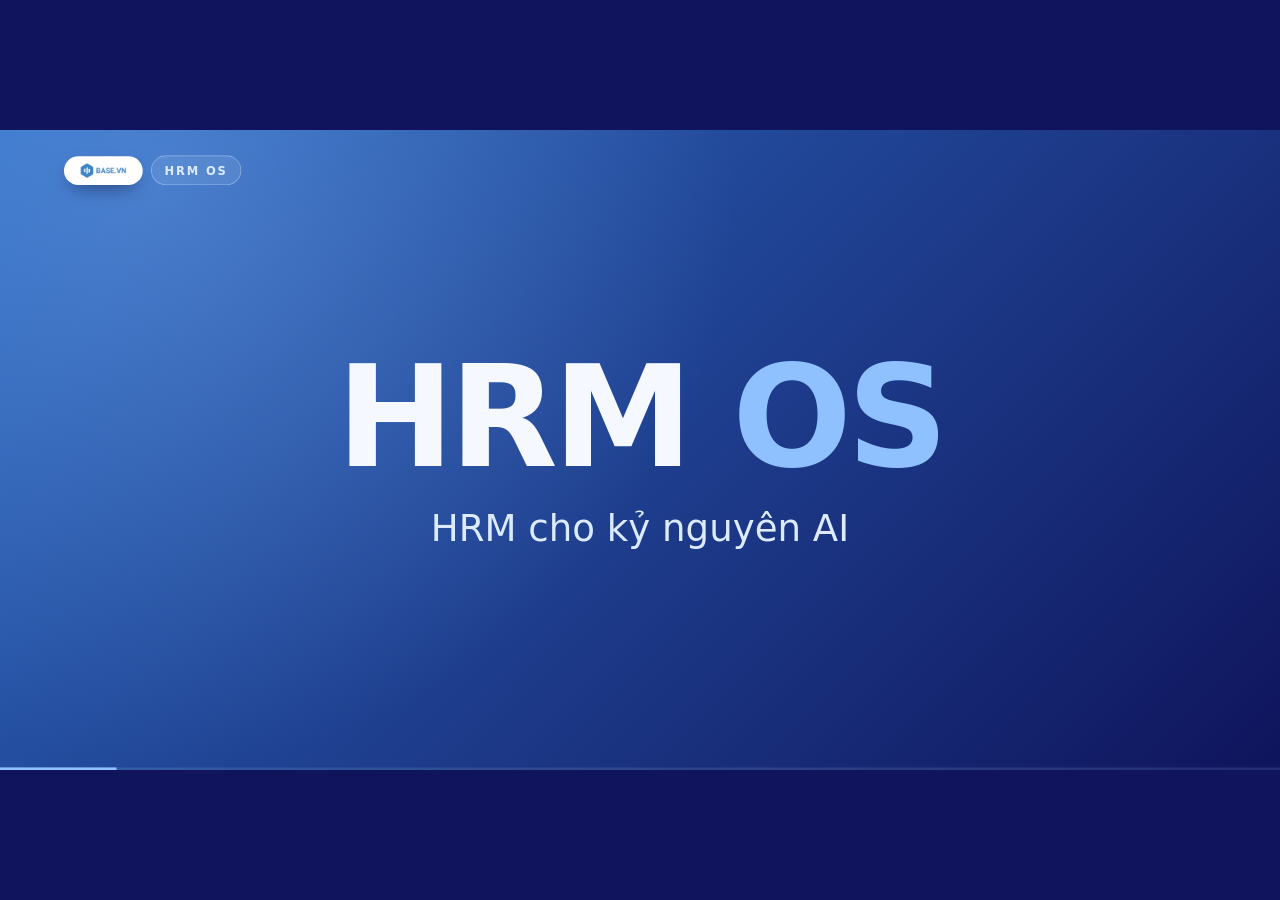
==== commit 05e4927e: "sf" ====
--- a/index.html
+++ b/index.html
@@ -1,414 +1,1269 @@
-<!DOCTYPE html>
+<!doctype html>
 <html lang="vi">
 <head>
-<meta charset="UTF-8">
-<meta name="viewport" content="width=device-width, initial-scale=1.0">
-<title>HRM + AI — Hành trình nhân sự (v2)</title>
+<meta charset="utf-8">
+<meta name="viewport" content="width=device-width, initial-scale=1">
+<title>HRM OS — HRM cho kỷ nguyên AI</title>
 <style>
-:root{
-  --blue:#2563eb; --blue-soft:#dbeafe; --ink:#0f172a; --ink-soft:#475569;
-  --bg:#f6f8fc; --card:#fff; --line:#e2e8f0;
-  --green:#059669; --green-soft:#ecfdf5; --red:#dc2626; --red-soft:#fef2f2;
-  --purple:#7c3aed;
-}
-*{margin:0;padding:0;box-sizing:border-box}
-body{background:#e9edf5;color:var(--ink);font-family:'Segoe UI',system-ui,sans-serif;overflow:hidden}
-.slide-deck{position:relative;width:100vw;height:100vh;overflow:hidden}
-@media(min-width:769px){.slide-deck{max-width:calc(100vh*16/9);max-height:calc(100vw*9/16);margin:auto;position:absolute;inset:0}}
-.slide{position:absolute;inset:0;display:flex;flex-direction:column;padding:30px 54px 46px;opacity:0;visibility:hidden;transition:opacity .35s;background:var(--bg);overflow:hidden}
-.slide.active{opacity:1;visibility:visible}
-
-/* header block — ngắn, dễ hiểu, không keyword rời rạc */
-.slide-head{display:flex;flex-direction:column;gap:8px;margin-bottom:14px}
-.head-top{display:flex;align-items:center;gap:10px}
-.app-chip{font-size:12px;font-weight:700;letter-spacing:.06em;color:var(--blue);background:var(--blue-soft);border-radius:999px;padding:4px 12px;text-transform:uppercase}
-.slide-no{font-size:12px;font-weight:700;color:#94a3b8}
-.slide-title{font-size:clamp(22px,2.6vw,34px);font-weight:800;line-height:1.15}
-.slide-title b{color:var(--blue)}
-.story-row{display:flex;gap:10px;flex-wrap:wrap;align-items:stretch}
-.story{flex:1 1 0;min-width:240px;border-radius:10px;padding:9px 14px;font-size:14.5px;line-height:1.45;background:var(--card);border:1px solid var(--line)}
-.story .tag{display:block;font-size:10.5px;font-weight:800;letter-spacing:.1em;margin-bottom:2px}
-.story.pain{background:var(--red-soft);border-color:#fecaca}
-.story.pain .tag{color:var(--red)}
-.story.how .tag{color:var(--blue)}
-.story.win{background:var(--green-soft);border-color:#a7f3d0}
-.story.win .tag{color:var(--green)}
-.story.win b{color:var(--green)}
-.story.arch{background:#f5f3ff;border-color:#ddd6fe}
-.story.arch .tag{color:var(--purple)}
-.story.arch b{color:var(--purple)}
-.kw-chip{font-size:.6em;font-weight:800;color:#fff;background:linear-gradient(135deg,#7c3aed,#2563eb);border-radius:999px;padding:6px 18px;white-space:nowrap}
-.agent-overlay{position:absolute;right:22px;bottom:56px;z-index:3;display:flex;gap:12px;align-items:center;padding:12px 16px;border-radius:12px;background:rgba(15,23,42,.92);border:1px solid #22d3ee;box-shadow:0 16px 44px -10px rgba(15,23,42,.6),0 0 26px rgba(34,211,238,.35)}
-.agent-overlay .ai-ico{width:40px;height:40px;border-radius:10px;display:grid;place-items:center;background:linear-gradient(135deg,#0e7490,#164e63);color:#5ee7ff}
-.agent-overlay .t1{font-size:15px;font-weight:700;color:#fff}
-.agent-overlay .t2{font-size:12px;color:#5ee7ff}
-.src{font-size:11px;color:#94a3b8}
-
-/* screenshot là nhân vật chính */
-.stage-area{flex:1;min-height:0;display:flex;gap:16px;align-items:stretch;justify-content:center}
-.shot{position:relative;display:flex;flex-direction:column;background:var(--card);border:1px solid var(--line);border-radius:12px;overflow:hidden;box-shadow:0 14px 34px -14px rgba(15,23,42,.3);cursor:zoom-in;min-width:0}
-.shot.main{flex:1 1 auto}
-.shot .bar{display:flex;align-items:center;gap:6px;padding:7px 12px;border-bottom:1px solid var(--line);background:#f8fafc;flex:0 0 auto}
-.bar i{width:9px;height:9px;border-radius:50%}
-.bar i:nth-child(1){background:#fca5a5}.bar i:nth-child(2){background:#fcd34d}.bar i:nth-child(3){background:#86efac}
-.bar span{margin-left:8px;font-size:11.5px;color:var(--ink-soft);background:#eef2f7;border-radius:6px;padding:2px 10px;white-space:nowrap;overflow:hidden;text-overflow:ellipsis}
-.shot .img-wrap{flex:1;min-height:0;display:flex;align-items:flex-start;justify-content:center;overflow:hidden;background:#fff}
-.shot img{width:100%;height:100%;object-fit:contain;object-position:top center;display:block}
-.shot .cap{flex:0 0 auto;padding:8px 14px;font-size:13px;color:var(--ink-soft);border-top:1px solid var(--line);background:#fbfcfe;line-height:1.4}
-.shot .cap b{color:var(--ink)}
-.shot.side{flex:0 0 30%;max-width:30%}
-
-/* journey slide */
-.journey{flex:1;display:flex;align-items:center;gap:0;min-height:0}
-.jstage{flex:1 1 0;background:var(--card);border:1px solid var(--line);border-radius:14px;padding:18px 18px 14px;display:flex;flex-direction:column;gap:10px;box-shadow:0 8px 22px -14px rgba(15,23,42,.25)}
-.jstage .step{font-size:11px;font-weight:800;letter-spacing:.1em;color:#94a3b8}
-.jstage .apps{display:flex;gap:10px;align-items:center}
-.jstage .apps img{width:44px;height:44px;border-radius:11px}
-.tile{width:44px;height:44px;border-radius:11px;display:grid;place-items:center;flex:0 0 auto}
-.tile svg{width:22px;height:22px;color:#fff}
-.jstage .names{font-size:14px;font-weight:700;line-height:1.3}
-.jstage p{font-size:13px;color:var(--ink-soft);line-height:1.45}
-.jarrow{flex:0 0 auto;padding:0 8px;color:var(--blue)}
-.jarrow svg{width:26px;height:26px}
-
-/* title + closing */
-.title-slide{justify-content:center;align-items:flex-start;gap:22px;background:radial-gradient(1100px 500px at 80% -10%,#dbeafe 0%,transparent 60%),radial-gradient(900px 500px at 5% 110%,#ede9fe 0%,transparent 55%),var(--bg)}
-.title-main{font-size:clamp(38px,5vw,62px);font-weight:900;line-height:1.08}
-.title-main b{background:linear-gradient(135deg,#1d4ed8,#7c3aed);-webkit-background-clip:text;-webkit-text-fill-color:transparent}
-.hook{font-size:clamp(17px,1.9vw,23px);color:var(--ink);background:var(--card);border:1px solid var(--line);border-left:5px solid var(--blue);border-radius:12px;padding:14px 22px;max-width:820px;box-shadow:0 8px 24px -16px rgba(15,23,42,.3)}
-.hook b{font-size:1.5em;color:var(--blue)}
-.chapters{display:flex;gap:34px;font-size:clamp(16px,1.8vw,22px);font-weight:700;color:#64748b}
-.icon-row{display:flex;gap:12px;align-items:center}
-.icon-row img{width:42px;height:42px;border-radius:10px}
-.icon-row span{font-size:13px;color:var(--ink-soft);margin-left:6px}
-.units{flex:1;display:grid;grid-template-columns:repeat(3,1fr);gap:18px;align-content:center}
-.unit{background:var(--card);border:1px solid var(--line);border-radius:14px;padding:22px}
-.unit h3{font-size:22px;margin-bottom:8px}
-.unit p{font-size:14.5px;color:var(--ink-soft);line-height:1.5}
-.principle{margin-top:4px;text-align:center;font-size:16.5px;background:#eff6ff;border:1px solid #bfdbfe;border-radius:12px;padding:14px 22px;line-height:1.5}
-.principle b.ai{color:#0369a1}.principle b.hu{color:#b45309}
-
-/* ── Hiệu ứng kiểu keynote3.summit.base.vn: các khối trồi lên lần lượt khi vào slide ── */
-@keyframes fadeUp{from{opacity:0;transform:translateY(26px)}to{opacity:1;transform:translateY(0)}}
-@keyframes popIn{from{opacity:0;transform:translateY(30px) scale(.97)}to{opacity:1;transform:translateY(0) scale(1)}}
-.slide .slide-head,.slide .story,.slide .shot,.slide .jstage,.slide .jarrow,.slide .unit,.slide .principle,
-.slide .app-chip,.slide .title-main,.slide .chapters,.slide .icon-row,.slide .hook,.slide .src{opacity:0}
-.slide.active .slide-head{animation:fadeUp .55s ease-out both}
-.slide.active .story:nth-of-type(1){animation:fadeUp .5s .12s ease-out both}
-.slide.active .story:nth-of-type(2){animation:fadeUp .5s .22s ease-out both}
-.slide.active .story:nth-of-type(3){animation:fadeUp .5s .32s ease-out both}
-.slide.active .shot.main{animation:popIn .65s .28s cubic-bezier(.2,.8,.2,1) both}
-.slide.active .shot.side{animation:popIn .65s .45s cubic-bezier(.2,.8,.2,1) both}
-.slide.active .jstage:nth-of-type(1){animation:fadeUp .5s .15s both}
-.slide.active .jarrow:nth-of-type(2){animation:fadeUp .4s .3s both}
-.slide.active .jstage:nth-of-type(3){animation:fadeUp .5s .38s both}
-.slide.active .jarrow:nth-of-type(4){animation:fadeUp .4s .53s both}
-.slide.active .jstage:nth-of-type(5){animation:fadeUp .5s .61s both}
-.slide.active .jarrow:nth-of-type(6){animation:fadeUp .4s .76s both}
-.slide.active .jstage:nth-of-type(7){animation:fadeUp .5s .84s both}
-.slide.active .unit:nth-of-type(1){animation:fadeUp .5s .12s both}
-.slide.active .unit:nth-of-type(2){animation:fadeUp .5s .26s both}
-.slide.active .unit:nth-of-type(3){animation:fadeUp .5s .4s both}
-.slide.active .principle{animation:fadeUp .55s .58s both}
-.slide.active .app-chip{animation:fadeUp .45s both}
-.slide.active .title-main{animation:fadeUp .6s .1s both}
-.slide.active .chapters{animation:fadeUp .55s .3s both}
-.slide.active .icon-row{animation:fadeUp .55s .48s both}
-.slide.active .hook{animation:fadeUp .55s .4s both}
-.slide.active .src{animation:fadeUp .5s .66s both}
-@media(prefers-reduced-motion:reduce){.slide *{animation:none!important;opacity:1!important}}
-
-/* nav + lightbox */
-.progress-bar{position:fixed;top:0;left:0;height:3px;background:linear-gradient(90deg,#1d4ed8,#7c3aed);transition:width .3s;z-index:1000}
-.nav{position:fixed;bottom:12px;left:50%;transform:translateX(-50%);display:flex;align-items:center;gap:14px;z-index:1000}
-.nav button{background:#fff;border:1px solid var(--line);width:34px;height:34px;border-radius:50%;cursor:pointer;font-size:15px;box-shadow:0 2px 8px rgba(15,23,42,.12)}
-.nav span{color:var(--ink-soft);font-size:13px}
-.lightbox{position:fixed;inset:0;background:rgba(15,23,42,.85);display:none;align-items:center;justify-content:center;z-index:2000;cursor:zoom-out;padding:2vh 2vw}
-.lightbox.open{display:flex}
-.lightbox img{max-width:100%;max-height:100%;border-radius:10px}
+/* ══ Chuẩn thương hiệu: canvas 2000×1000 · vùng an toàn 100px · gradient
+   #2e6bc2 → #0f145c · font Afacad. Style theo deck mẫu Work 2.0.
+   Mockup vẽ lại đúng màn hình THẬT trong hệ thống (Rework.com):
+   PositionDetail.tsx · Career Tracks Explore · Timesheet Schedule ·
+   Payroll Run · AI Copilot drawer. ══ */
+@font-face {
+  font-family: 'Afacad';
+  src: url('Afacad/Afacad-VariableFont_wght.ttf') format('truetype-variations');
+  font-weight: 400 700; font-style: normal; font-display: swap;
+}
+:root {
+  --blue-nhat: #2e6bc2; --blue-dam: #0f145c;
+  --white: #f5f9ff; --lead: #dcebff; --muted: #aac6ec; --dim: #7f9cca;
+  --accent: #8fc0ff; --agent: #5ee7ff; --human: #ffc46b;
+  --ok: #6ee7a8; --bad: #fca5a5;
+  --line: rgba(190, 220, 255, 0.28); --line-strong: rgba(190, 220, 255, 0.55);
+  --card: rgba(8, 16, 66, 0.34); --card-deep: rgba(5, 10, 45, 0.95);
+  /* App sáng — theo UI thật */
+  --m-bg: #f4f6fa; --m-card: #ffffff; --m-line: #e2e8f2;
+  --m-text: #17233c; --m-sub: #64748b; --m-tert: #94a3b8;
+  --m-blue: #2563eb; --m-green: #16a34a; --m-amber: #d97706;
+  --m-purple: #7c3aed; --m-red: #dc2626; --m-hover: #f1f5fb;
+  --ease: cubic-bezier(0.16, 1, 0.3, 1);
+}
+* { box-sizing: border-box; }
+html, body { height: 100%; margin: 0; }
+body {
+  background: var(--blue-dam); font-family: 'Afacad', 'Segoe UI', system-ui, sans-serif;
+  color: var(--white); overflow: hidden; -webkit-font-smoothing: antialiased; user-select: none;
+}
+#viewport { position: fixed; inset: 0; }
+#stage {
+  position: absolute; left: 50%; top: 50%; width: 2000px; height: 1000px; transform-origin: center;
+  background:
+    radial-gradient(circle at 12% 8%, rgba(140, 190, 255, 0.32) 0%, rgba(0,0,0,0) 46%),
+    linear-gradient(135deg, var(--blue-nhat) 0%, var(--blue-dam) 100%);
+  overflow: hidden;
+}
+.slide { position: absolute; inset: 0; padding: 100px; display: none; }
+.slide.active { display: grid; }
+
+#brand { position: absolute; left: 100px; top: 40px; z-index: 40; display: flex; align-items: center; gap: 13px; }
+#brand .pill { background: #fff; border-radius: 999px; padding: 9px 22px; display: flex; align-items: center; box-shadow: 0 12px 30px -12px rgba(4, 8, 40, 0.65); }
+#brand .pill img { height: 27px; display: block; }
+#brand .chip {
+  display: flex; align-items: center; height: 46px; padding: 0 20px;
+  border: 1px solid rgba(220, 238, 255, 0.5); border-radius: 999px; background: rgba(220, 238, 255, 0.1);
+  font-weight: 700; font-size: 18px; letter-spacing: 0.16em; color: var(--lead);
+}
+
+.kicker {
+  display: inline-flex; align-items: center; gap: 12px; font-size: 22px; font-weight: 600;
+  letter-spacing: 0.2em; text-transform: uppercase; color: var(--accent);
+}
+.kicker::before { content: ''; width: 9px; height: 9px; border-radius: 50%; background: var(--agent); box-shadow: 0 0 14px var(--agent); flex: 0 0 auto; }
+h1 { font-size: 60px; font-weight: 700; line-height: 1.04; letter-spacing: -0.03em; margin: 0; text-wrap: balance; }
+h1 b { font-weight: 700; color: var(--accent); }
+h1 .cy { color: var(--agent); }
+.lead { font-size: 32px; line-height: 1.32; color: var(--lead); margin: 0; text-wrap: pretty; }
+.lead b { color: var(--white); font-weight: 600; }
+.tone-human { color: var(--human); }
+.cap { font-size: 20px; color: var(--muted); text-align: center; margin: 10px 0 0; }
+.appic { display: block; flex: 0 0 auto; filter: drop-shadow(0 8px 14px rgba(3, 8, 35, 0.45)); }
+
+/* ── Camera zoom theo click ─────────────────────────────────────────── */
+.cam {
+  position: relative; overflow: hidden; border-radius: 18px;
+  border: 1px solid var(--line-strong); background: var(--m-bg);
+  box-shadow: 0 50px 120px -35px rgba(2, 6, 30, 0.9);
+}
+.cam-inner { position: absolute; inset: 0; transform-origin: 0 0; transition: transform 1.1s var(--ease); }
+.cam-inner > img { display: block; width: 100%; height: 100%; object-fit: cover; object-position: top left; }
+
+.vals { display: grid; row-gap: 14px; align-content: center; }
+.val { background: var(--card); border: 1px solid var(--line); border-radius: 16px; padding: 18px 22px; display: grid; row-gap: 4px; }
+.val .tag { font-size: 15px; font-weight: 700; letter-spacing: 0.16em; text-transform: uppercase; color: var(--accent); }
+.val .t { font-size: 27px; font-weight: 700; line-height: 1.12; }
+.val .s { font-size: 19px; color: var(--muted); line-height: 1.32; }
+
+.agent-chip {
+  display: inline-flex; align-items: center; gap: 9px; padding: 8px 15px; border-radius: 999px;
+  border: 1px solid rgba(94, 231, 255, 0.5); background: rgba(94, 231, 255, 0.1);
+  font-size: 18px; font-weight: 600; color: var(--agent); white-space: nowrap; justify-self: start;
+}
+.agent-chip::before { content: ''; width: 8px; height: 8px; border-radius: 50%; background: var(--agent); box-shadow: 0 0 12px var(--agent); }
+
+.strip { display: flex; align-items: center; gap: 20px; padding: 15px 26px; background: var(--card); border: 1px solid var(--line); border-radius: 15px; }
+.strip .lb { font-size: 19px; font-weight: 700; letter-spacing: 0.14em; text-transform: uppercase; color: var(--dim); white-space: nowrap; }
+.strip .it { font-size: 22px; color: var(--lead); }
+.strip .it b { color: var(--white); }
+.strip .arr { color: var(--accent); font-size: 22px; }
+
+.svc-strip { display: flex; align-items: center; gap: 15px; padding: 10px 20px; background: var(--card); border: 1px solid var(--line); border-radius: 13px; justify-self: start; }
+.svc-strip .cell { font-size: 20px; color: var(--lead); }
+.svc-strip .core { font-weight: 700; color: var(--white); border: 1px solid var(--line-strong); border-radius: 8px; padding: 3px 13px; }
+.svc-strip .arr { color: var(--accent); font-size: 20px; }
+.svc-strip .rule { font-size: 17px; color: var(--dim); border-left: 1px solid var(--line); padding-left: 15px; }
+
+.dash line { stroke: var(--accent); stroke-width: 2.5; stroke-dasharray: 7 7; animation: dash 0.9s linear infinite; }
+.dash path { fill: var(--accent); }
+@keyframes dash { to { stroke-dashoffset: -28; } }
+@keyframes rise { from { opacity: 0; transform: translateY(26px); } to { opacity: 1; transform: none; } }
+.active .rise { animation: rise 0.7s var(--d, 0s) var(--ease) both; }
+[data-at] { opacity: 0; transform: translateY(24px); transition: opacity .55s var(--ease), transform .55s var(--ease); pointer-events: none; }
+[data-at].on { opacity: 1; transform: none; pointer-events: auto; }
+
+#bar-wrap { position: absolute; left: 0; right: 0; bottom: 0; height: 4px; background: rgba(190, 220, 255, 0.12); z-index: 50; }
+#bar { height: 100%; width: 0; background: var(--accent); transition: width .4s var(--ease); }
+#hud { position: absolute; right: 26px; bottom: 18px; font-size: 17px; color: var(--dim); z-index: 50; display: none; }
+#notes {
+  position: absolute; left: 40px; right: 40px; bottom: 40px; z-index: 60; display: none;
+  background: var(--card-deep); border: 1px solid var(--line); border-radius: 12px;
+  padding: 26px 34px; max-height: 400px; overflow: auto; font-size: 24px; line-height: 1.45;
+  color: var(--lead); white-space: pre-line; user-select: text;
+}
+.note { display: none; }
+
+/* ══ Cửa sổ app (mockup từ hệ thống) ══════════════════════════════════ */
+.win {
+  position: relative; background: var(--m-bg); color: var(--m-text);
+  border-radius: 18px; border: 1px solid var(--line-strong); overflow: hidden;
+  box-shadow: 0 50px 120px -35px rgba(2, 6, 30, 0.9);
+}
+.nav {
+  position: absolute; left: 0; right: 0; top: 0; height: 48px; background: #fff;
+  border-bottom: 1px solid var(--m-line); display: flex; align-items: center; gap: 14px; padding: 0 18px; z-index: 4;
+}
+.nav .logo { width: 26px; height: 26px; border-radius: 7px; background: var(--m-blue); display: grid; place-items: center; flex: 0 0 auto; }
+.nav .logo::after { content: ''; width: 12px; height: 12px; border-radius: 3px; background: #fff; }
+.nav b { font-size: 18px; }
+.nav .search {
+  margin: 0 auto; width: 340px; height: 30px; border: 1px solid var(--m-line); border-radius: 8px;
+  background: var(--m-bg); display: flex; align-items: center; gap: 8px; padding: 0 12px;
+  font-size: 14px; color: var(--m-tert);
+}
+.nav .search i { font-style: normal; margin-left: auto; font-size: 11px; border: 1px solid var(--m-line); border-radius: 4px; padding: 1px 5px; }
+.nav .dots { display: flex; gap: 10px; }
+.nav .dots span { width: 26px; height: 26px; border-radius: 50%; background: var(--m-hover); }
+.nav .dots .me { background: var(--m-blue); color: #fff; display: grid; place-items: center; font-size: 12px; font-weight: 700; }
+.win-body { position: absolute; inset: 48px 0 0 0; display: flex; }
+
+.side { width: 196px; background: #fff; border-right: 1px solid var(--m-line); padding: 12px 10px; display: grid; row-gap: 2px; align-content: start; flex: 0 0 auto; }
+.side .gh { font-size: 11px; font-weight: 700; letter-spacing: 0.08em; text-transform: uppercase; color: var(--m-tert); padding: 10px 8px 3px; }
+.side .it { display: flex; align-items: center; gap: 8px; font-size: 15px; color: #3b4a63; border-radius: 7px; padding: 6px 8px; }
+.side .it::before { content: ''; width: 14px; height: 14px; border-radius: 4px; border: 1.6px solid #9db1cc; flex: 0 0 auto; }
+.side .it.on { background: #e8f0fe; color: var(--m-blue); font-weight: 700; }
+.side .it.on::before { border-color: var(--m-blue); background: var(--m-blue); }
+.main { flex: 1 1 0; min-width: 0; position: relative; overflow: hidden; }
+.main-pad { position: absolute; inset: 0; padding: 16px 20px; overflow: hidden; }
+
+.mtool { display: flex; align-items: center; gap: 12px; font-size: 16px; color: var(--m-sub); margin-bottom: 12px; }
+.mtool b { color: var(--m-text); font-size: 18px; }
+.mtool .crumb { color: var(--m-tert); }
+.mtool .badge { font-size: 12px; font-weight: 700; border-radius: 999px; padding: 3px 10px; }
+.mtool .badge.pend { background: #fff7ed; color: var(--m-amber); border: 1px solid #fed7aa; }
+.mtool .toggle { margin-left: auto; display: flex; border: 1px solid var(--m-line); border-radius: 8px; overflow: hidden; font-size: 14px; }
+.mtool .toggle span { padding: 5px 14px; }
+.mtool .toggle .on { background: var(--m-blue); color: #fff; font-weight: 700; }
+.mtool .btn { font-size: 14px; font-weight: 700; border-radius: 8px; padding: 6px 14px; background: var(--m-blue); color: #fff; }
+.mtool .btn.ghost { background: #fff; color: var(--m-text); border: 1px solid var(--m-line); font-weight: 600; }
+
+.mcard { background: var(--m-card); border: 1px solid var(--m-line); border-radius: 12px; box-shadow: 0 6px 18px -12px rgba(23, 40, 77, 0.25); }
+
+/* Drawer AI Copilot — theo panel thật trong app */
+.drawer { width: 442px; flex: 0 0 auto; background: #fff; border-left: 1px solid var(--m-line); display: flex; flex-direction: column; position: relative; }
+.dr-head { height: 52px; border-bottom: 1px solid var(--m-line); display: flex; align-items: center; gap: 10px; padding: 0 16px; flex: 0 0 auto; }
+.spark { width: 30px; height: 30px; border-radius: 8px; background: linear-gradient(135deg, #8b5cf6, #6366f1); display: grid; place-items: center; color: #fff; font-size: 16px; flex: 0 0 auto; }
+.dr-head b { font-size: 18px; }
+.dr-head .wicons { margin-left: auto; display: flex; gap: 10px; color: var(--m-tert); font-size: 14px; }
+.dr-body { flex: 1 1 0; min-height: 0; overflow: hidden; padding: 14px 14px 8px; position: relative; }
+.chat-scroll { display: grid; row-gap: 11px; transition: transform 1s var(--ease); align-content: start; }
+.msg { display: flex; gap: 9px; max-width: 96%; }
+.msg.user { margin-left: auto; flex-direction: row-reverse; }
+.msg .mav { width: 30px; height: 30px; border-radius: 8px; flex: 0 0 auto; display: grid; place-items: center; background: linear-gradient(135deg, #8b5cf6, #6366f1); color: #fff; font-size: 13px; margin-top: 2px; }
+.msg.user .mav { background: var(--m-blue); border-radius: 50%; font-weight: 700; }
+.bub { border-radius: 13px; padding: 9px 13px; font-size: 17px; line-height: 1.32; }
+.msg.ai .bub { background: #f4f6fb; border: 1px solid var(--m-line); border-top-left-radius: 4px; }
+.msg.user .bub { background: var(--m-blue); color: #fff; border-top-right-radius: 4px; }
+.bub .small { display: block; font-size: 14px; color: var(--m-sub); margin-top: 4px; }
+.chipsvc {
+  display: inline-flex; align-items: center; gap: 6px; margin-top: 7px;
+  font-size: 11px; font-weight: 700; letter-spacing: 0.07em; text-transform: uppercase;
+  color: #6d28d9; background: #f3e8ff; border: 1px solid #d8b4fe; border-radius: 999px; padding: 3px 10px;
+}
+.chipsvc::before { content: '⚙'; }
+.mbtns { display: flex; gap: 8px; margin-top: 8px; }
+.mbtn { font-size: 14px; font-weight: 700; border-radius: 8px; padding: 6px 13px; background: var(--m-blue); color: #fff; }
+.mbtn.ghost { background: #fff; color: var(--m-blue); border: 1px solid #bfd7f5; }
+.pipe { display: grid; row-gap: 4px; margin-top: 7px; }
+.pipe .pi { font-size: 15px; display: flex; gap: 7px; align-items: center; }
+.pipe .pi::before { content: '✓'; color: var(--m-green); font-weight: 700; }
+.dr-input { flex: 0 0 auto; border-top: 1px solid var(--m-line); padding: 10px 14px 12px; }
+.dr-input .box { border: 1.5px solid #c7d7f0; border-radius: 10px; padding: 9px 12px; font-size: 15px; color: var(--m-tert); display: flex; align-items: center; gap: 8px; }
+.dr-input .box i { font-style: normal; margin-left: auto; width: 24px; height: 24px; border-radius: 6px; background: linear-gradient(135deg, #8b5cf6, #6366f1); color: #fff; display: grid; place-items: center; font-size: 12px; }
+
+/* Nội dung main đổi theo bước */
+.swap { position: absolute; inset: 0; display: grid; }
+.swap > * { grid-area: 1 / 1; }
+.swap [data-at] { transform: scale(0.82); }
+.swap [data-at].on { transform: scale(1); }
+
+/* ── Position Detail (theo PositionDetail.tsx) ───────────────────────── */
+.pd { position: absolute; z-index: 6; width: 620px; background: #fff; color: var(--m-text);
+  border-radius: 14px; border: 1px solid var(--m-line); overflow: hidden;
+  box-shadow: 0 40px 90px -20px rgba(2, 6, 30, 0.7), 0 0 0 1px rgba(94,231,255,.35), 0 0 36px rgba(94,231,255,.25); }
+.pd .top { padding: 12px 18px 0; }
+.pd .back { font-size: 13px; color: var(--m-sub); }
+.pd h2 { margin: 4px 0 2px; font-size: 24px; font-weight: 700; display: flex; align-items: center; gap: 10px; }
+.pd h2 .abadge { font-size: 11px; font-weight: 700; letter-spacing: 0.08em; color: #0e7490; background: #ecfeff; border: 1px solid #67e8f9; border-radius: 999px; padding: 2px 9px; }
+.pd .code { font-size: 13px; color: var(--m-tert); }
+.pd .tabs { display: flex; gap: 2px; margin-top: 8px; border-bottom: 1px solid var(--m-line); }
+.pd .tabs span { font-size: 14px; padding: 7px 13px; color: var(--m-sub); }
+.pd .tabs .on { color: var(--m-blue); font-weight: 700; border-bottom: 2px solid var(--m-blue); }
+.pd .stats { display: grid; grid-template-columns: repeat(4, 1fr); border-bottom: 1px solid var(--m-line); }
+.pd .stats > div { padding: 10px 18px; border-right: 1px solid var(--m-line); }
+.pd .stats > div:last-child { border-right: 0; }
+.pd .stats .k { font-size: 11px; font-weight: 700; letter-spacing: 0.06em; text-transform: uppercase; color: var(--m-tert); }
+.pd .stats .v { font-size: 20px; font-weight: 700; }
+.pd .stats .v.g { color: var(--m-green); }
+.pd .sec { padding: 10px 18px 12px; border-bottom: 1px solid var(--m-line); }
+.pd .sec:last-child { border-bottom: 0; }
+.pd .sh2 { font-size: 12px; font-weight: 700; letter-spacing: 0.05em; text-transform: uppercase; color: var(--m-sub); margin-bottom: 5px; }
+.pd .sec p { margin: 0; font-size: 16px; line-height: 1.4; }
+.pd .meta { display: grid; grid-template-columns: 1fr 1fr; gap: 4px 16px; font-size: 15px; }
+.pd .meta span b { color: var(--m-sub); font-weight: 600; margin-right: 6px; }
+.pd .svcrow { display: flex; gap: 7px; flex-wrap: wrap; }
+.pd .svcrow i { font-style: normal; font-size: 14px; font-weight: 600; border: 1px solid #bfdbfe; background: #eff6ff; color: #1d4ed8; border-radius: 999px; padding: 3px 11px; }
+
+/* Node sơ đồ tổ chức (đúng style node thật: card trắng, thanh màu trên, avatar, chip) */
+.orgnode {
+  position: absolute; width: 236px; background: #fff; border: 1px solid #e3e9f4; border-radius: 10px;
+  padding: 13px 10px 10px; display: grid; justify-items: center; row-gap: 3px; text-align: center;
+  box-shadow: 0 10px 30px -12px rgba(23, 40, 77, 0.4); border-top: 4px solid #0891b2;
+}
+.orgnode .av { width: 40px; height: 40px; border-radius: 50%; display: grid; place-items: center; background: linear-gradient(135deg, #06b6d4, #0e7490); color: #fff; font-weight: 700; }
+.orgnode .nm { font-size: 18px; font-weight: 700; color: var(--m-text); line-height: 1.1; }
+.orgnode .sb { font-size: 13px; color: var(--m-sub); }
+.orgnode .bd { font-size: 10px; font-weight: 700; letter-spacing: 0.1em; color: #0891b2; border: 1px solid #a5f3fc; background: #ecfeff; border-radius: 999px; padding: 2px 8px; margin-top: 2px; }
+.orgline { position: absolute; border-left: 2px solid #b6cdea; }
+
+/* ── Career Tracks · Explore (đúng màn thật) ─────────────────────────── */
+.canvas { position: absolute; inset: 0; background: #fafbfe; background-image: radial-gradient(#e4eaf5 1.1px, transparent 1.1px); background-size: 22px 22px; }
+.cnode {
+  position: absolute; width: 178px; background: #fff; border: 1.5px solid #e2e8f2; border-radius: 9px;
+  padding: 8px 10px; box-shadow: 0 4px 14px -8px rgba(23, 40, 77, 0.3); font-size: 13px;
+}
+.cnode .lv { display: inline-grid; place-items: center; width: 22px; height: 22px; border-radius: 6px; background: #eef2ff; color: #4f46e5; font-weight: 700; font-size: 11px; margin-right: 6px; }
+.cnode .cn { font-weight: 700; font-size: 14px; }
+.cnode .cs { color: var(--m-tert); font-size: 12px; margin-top: 1px; }
+.cnode .open { float: right; font-size: 11px; font-style: italic; color: var(--m-tert); }
+.cnode.sel { border-color: #f59e0b; background: #fffbeb; box-shadow: 0 0 0 3px rgba(245, 158, 11, 0.18); }
+.cnode.sel .lv { background: #fef3c7; color: #b45309; }
+.cnode .epav { float: right; width: 20px; height: 20px; border-radius: 50%; background: #2563eb; color: #fff; font-size: 10px; font-weight: 700; display: grid; place-items: center; }
+.echip { position: absolute; font-size: 11px; font-weight: 600; color: #1d4ed8; background: #eff6ff; border: 1px solid #bfdbfe; border-radius: 999px; padding: 2px 9px; z-index: 2; }
+.edge { position: absolute; height: 2px; background: #c3d4ee; z-index: 1; }
+.insp { position: absolute; right: 0; top: 0; bottom: 0; width: 316px; background: #fff; border-left: 1px solid var(--m-line); padding: 14px 16px; overflow: hidden; }
+.insp .rl { display: flex; align-items: center; gap: 8px; }
+.insp .rl .lv { width: 26px; height: 26px; border-radius: 7px; background: #fef3c7; color: #b45309; font-weight: 700; font-size: 12px; display: grid; place-items: center; }
+.insp .rn { font-size: 18px; font-weight: 700; }
+.insp .rs { font-size: 12px; color: var(--m-tert); margin: 1px 0 10px; }
+.insp .sh2 { font-size: 11px; font-weight: 700; letter-spacing: 0.06em; text-transform: uppercase; color: var(--m-sub); margin: 12px 0 6px; }
+.insp .person { display: flex; align-items: center; gap: 9px; font-size: 14px; }
+.insp .person .pav { width: 26px; height: 26px; border-radius: 50%; background: #2563eb; color: #fff; font-size: 11px; font-weight: 700; display: grid; place-items: center; }
+.insp .person b { font-weight: 700; }
+.insp .person span { color: var(--m-sub); }
+.insp .np { border: 1px solid var(--m-line); border-radius: 10px; padding: 10px 12px; }
+.insp .np .nh { display: flex; align-items: center; gap: 7px; font-size: 14px; font-weight: 700; }
+.insp .np .nh .m2 { margin-left: auto; font-size: 10px; font-weight: 700; background: #eef2ff; color: #4f46e5; border-radius: 5px; padding: 2px 6px; }
+.insp .req { font-size: 13.5px; line-height: 1.35; margin-top: 5px; color: #334155; display: flex; gap: 7px; }
+.insp .req::before { content: '○'; color: var(--m-amber); font-size: 11px; margin-top: 2px; }
+.insp .req.done::before { content: '●'; color: var(--m-green); }
+.insp .comp { display: grid; grid-template-columns: 1fr auto; font-size: 13.5px; padding: 5px 0; border-bottom: 1px solid #f0f4fa; align-items: center; }
+.insp .comp i { font-style: normal; font-size: 11px; font-weight: 700; border-radius: 999px; padding: 2px 9px; }
+.insp .comp i.met { color: #15803d; background: #dcfce7; }
+.insp .comp i.gap { color: #b45309; background: #fef3c7; }
+
+/* ── Timesheet Schedule (đúng màn thật) ──────────────────────────────── */
+.tsbar { display: flex; align-items: center; gap: 14px; font-size: 14px; color: var(--m-sub); background: #fff; border: 1px solid var(--m-line); border-radius: 9px; padding: 7px 13px; margin-bottom: 10px; }
+.tsbar b { color: var(--m-text); }
+.tsbar .d { display: inline-flex; align-items: center; gap: 5px; }
+.tsbar .d::before { content: ''; width: 8px; height: 8px; border-radius: 50%; }
+.tsbar .d.red::before { background: var(--m-red); } .tsbar .d.or::before { background: var(--m-amber); }
+.tsbar .right { margin-left: auto; display: flex; gap: 8px; align-items: center; }
+.tsbar .right .mini { border: 1px solid var(--m-line); border-radius: 7px; padding: 3px 10px; font-size: 13px; }
+.tsbar .right .cta { background: var(--m-blue); color: #fff; border-radius: 7px; padding: 4px 12px; font-size: 13px; font-weight: 700; }
+.covrow { display: grid; grid-template-columns: 200px repeat(6, 1fr); gap: 6px; margin-bottom: 6px; }
+.covrow .lbl { font-size: 12px; font-weight: 700; color: var(--m-tert); display: flex; align-items: center; text-transform: uppercase; letter-spacing: 0.05em; }
+.covc { border-radius: 8px; padding: 5px 7px 4px; font-size: 12.5px; line-height: 1.25; text-align: center; font-weight: 600; }
+.covc .d { display: block; font-size: 11.5px; font-weight: 700; opacity: 0.85; }
+.covc.ok { background: #dcfce7; color: #15803d; border: 1px solid #86efac; }
+.covc.bad { background: #fee2e2; color: #b91c1c; border: 1px solid #fca5a5; }
+.grid { display: grid; grid-template-columns: 200px repeat(6, 1fr); gap: 6px; align-content: start; }
+.grid .dh { font-size: 12px; font-weight: 700; color: var(--m-sub); text-align: center; text-transform: uppercase; }
+.grid .dh b { display: block; font-size: 15px; color: var(--m-text); }
+.emp { display: flex; align-items: center; gap: 8px; background: #fff; border: 1px solid var(--m-line); border-radius: 8px; padding: 4px 8px; }
+.emp .ea { width: 27px; height: 27px; border-radius: 50%; color: #fff; display: grid; place-items: center; font-size: 11px; font-weight: 700; flex: 0 0 auto; }
+.emp .en { font-size: 13.5px; font-weight: 700; line-height: 1.05; }
+.emp .ek { font-size: 11px; color: var(--m-sub); }
+.sh { border-radius: 7px; font-size: 12px; font-weight: 700; color: #fff; display: grid; place-items: center; padding: 7px 2px; border: 1px dashed rgba(255,255,255,0.55); }
+.sh.s1 { background: var(--m-green); } .sh.s2 { background: var(--m-blue); }
+.sh.s3 { background: var(--m-amber); } .sh.s4 { background: var(--m-purple); }
+.sh.gap { background: #fff; border: 1.5px dashed #fca5a5; color: var(--m-red); }
+.sh.viol { outline: 3px solid var(--m-red); outline-offset: -1px; }
+.sh.off { background: #eef2f8; color: var(--m-sub); border: 1px solid var(--m-line); }
+.legend2 { display: flex; gap: 14px; font-size: 12px; color: var(--m-sub); margin-top: 8px; align-items: center; }
+.legend2 .k { display: inline-flex; align-items: center; gap: 5px; }
+.legend2 .k i { width: 11px; height: 11px; border-radius: 3px; }
+
+/* Panel chú giải tối (overlay trên cam) */
+.panel {
+  position: absolute; z-index: 5; background: var(--card-deep);
+  border: 1px solid var(--line-strong); border-radius: 16px; padding: 17px 21px;
+  display: grid; row-gap: 8px; box-shadow: 0 26px 70px -18px rgba(2, 6, 30, 0.95);
+}
+.panel .h { font-size: 19px; font-weight: 700; color: var(--accent); text-transform: uppercase; letter-spacing: 0.07em; }
+.panel .r { font-size: 18px; color: var(--lead); display: flex; gap: 9px; line-height: 1.35; }
+.panel .r::before { content: '·'; color: var(--accent); }
+.panel .r b { color: var(--white); }
+.panel .rr { font-size: 16px; padding: 7px 11px; border-left: 3px solid var(--bad); background: rgba(252, 165, 165, 0.1); border-radius: 4px; color: var(--lead); }
+.panel .rr code { font-family: inherit; color: var(--bad); font-size: 13px; display: block; }
+.panel.cyan { border-color: var(--agent); box-shadow: 0 26px 70px -18px rgba(2, 6, 30, 0.95), 0 0 36px rgba(94, 231, 255, 0.25); }
+
+/* ── Payroll Run (đúng màn thật) ─────────────────────────────────────── */
+.prun-steps { display: flex; align-items: center; gap: 10px; font-size: 14px; color: var(--m-tert); margin-bottom: 10px; }
+.prun-steps .st { display: inline-flex; align-items: center; gap: 6px; }
+.prun-steps .st i { font-style: normal; width: 20px; height: 20px; border-radius: 50%; border: 1.5px solid var(--m-line); display: grid; place-items: center; font-size: 11px; font-weight: 700; }
+.prun-steps .st.on { color: var(--m-blue); font-weight: 700; }
+.prun-steps .st.on i { background: var(--m-blue); border-color: var(--m-blue); color: #fff; }
+.prun-steps .ln { flex: 0 0 26px; height: 1.5px; background: var(--m-line); }
+.pstats { display: flex; background: #fff; border: 1px solid var(--m-line); border-radius: 10px; margin-bottom: 10px; }
+.pstats > div { padding: 8px 14px; border-right: 1px solid var(--m-line); }
+.pstats > div:last-child { border-right: 0; margin-left: auto; }
+.pstats .k { font-size: 10.5px; font-weight: 700; letter-spacing: 0.05em; text-transform: uppercase; color: var(--m-tert); }
+.pstats .v { font-size: 17px; font-weight: 700; }
+.pstats .v.red { color: var(--m-red); } .pstats .v.green { color: var(--m-green); }
+.pstats .v.ai { color: var(--m-purple); font-size: 15px; }
+.ptable { border: 1px solid var(--m-line); border-radius: 10px; overflow: hidden; font-size: 14.5px; background: #fff; }
+.ptable .tr { display: grid; grid-template-columns: 40px 1.5fr 1fr 1fr 1fr 1fr; }
+.ptable .tr > span { padding: 8px 11px; border-bottom: 1px solid var(--m-line); border-right: 1px solid #f0f4fa; }
+.ptable .tr > span:last-child { border-right: 0; }
+.ptable .tr.hd > span { background: #f7f9fd; font-weight: 700; font-size: 11.5px; color: var(--m-sub); text-transform: uppercase; letter-spacing: 0.04em; }
+.ptable .num { text-align: right; font-variant-numeric: tabular-nums; }
+.ptable .err { color: #b91c1c; background: #fef2f2; font-weight: 700; }
+.ptable .okv { color: #15803d; font-weight: 700; }
+.ptable .zero { background: #fffbeb; color: var(--m-amber); font-weight: 700; }
+.warnbn { border-left: 4px solid var(--m-red); background: #fef2f2; color: #b91c1c; border-radius: 8px; padding: 9px 13px; font-size: 16px; line-height: 1.35; }
+.okbn { border-left: 4px solid var(--m-green); background: #f0fdf4; color: #15803d; border-radius: 8px; padding: 9px 13px; font-size: 16px; }
+.ambn { border-left: 4px solid var(--m-amber); background: #fffbeb; color: #92400e; border-radius: 8px; padding: 9px 13px; font-size: 16px; }
+
+/* ── Promotion form / PIP / Time-off (đúng form thật) ───────────────── */
+.form { padding: 16px 20px; display: grid; row-gap: 10px; align-content: start; }
+.form h3 { margin: 0; font-size: 21px; font-weight: 700; }
+.form .frow { display: grid; grid-template-columns: 150px 1fr; align-items: start; font-size: 16px; column-gap: 12px; padding: 7px 0; border-bottom: 1px solid #f0f4fa; }
+.form .frow b { color: var(--m-sub); font-weight: 600; }
+.form .box { border: 1px solid var(--m-line); border-radius: 9px; background: #fafcff; padding: 9px 12px; font-size: 15.5px; line-height: 1.4; }
+.form .money { display: flex; gap: 10px; align-items: baseline; font-size: 16px; }
+.form .money b { font-size: 18px; }
+.form .money .up { color: var(--m-green); font-weight: 700; font-size: 14px; }
+.qrow { display: grid; grid-template-columns: 46px 1fr; column-gap: 11px; align-items: start; padding: 8px 0; border-bottom: 1px solid #f0f4fa; }
+.qrow .q { font-size: 15px; font-weight: 700; color: var(--m-blue); background: #eff6ff; border-radius: 7px; text-align: center; padding: 3px 0; }
+.qrow .qt { font-size: 16px; line-height: 1.3; }
+.bar2 { display: grid; grid-template-columns: 150px 1fr 44px; align-items: center; gap: 9px; font-size: 15px; }
+.bar2 .bb { height: 10px; border-radius: 5px; background: #e8eef7; overflow: hidden; }
+.bar2 .bb i { display: block; height: 100%; border-radius: 5px; background: var(--m-green); }
+.bar2 .pc { text-align: right; color: var(--m-sub); font-weight: 700; font-size: 13px; }
+.tolist { display: grid; row-gap: 7px; }
+.torow { display: grid; grid-template-columns: 30px 1.3fr 1fr auto; align-items: center; gap: 10px; background: #fff; border: 1px solid var(--m-line); border-radius: 9px; padding: 8px 12px; font-size: 15px; }
+.torow .ea { width: 26px; height: 26px; border-radius: 50%; color: #fff; display: grid; place-items: center; font-size: 11px; font-weight: 700; }
+.torow .st2 { font-size: 12.5px; font-weight: 700; border-radius: 999px; padding: 3px 10px; justify-self: end; }
+.torow .st2.ok { color: #15803d; background: #dcfce7; }
+.torow .st2.warn { color: #b91c1c; background: #fee2e2; }
+.aibn { display: flex; gap: 9px; align-items: flex-start; border: 1px solid #d8b4fe; background: #faf5ff; border-radius: 10px; padding: 10px 13px; font-size: 15.5px; color: #581c87; line-height: 1.35; }
+.aibn .spark { width: 24px; height: 24px; font-size: 13px; border-radius: 6px; }
+
+/* Lịch đề xuất mini */
+.shifts-mini { display: grid; row-gap: 7px; }
+.shifts-mini .sr { display: grid; grid-template-columns: 86px repeat(6, 1fr); gap: 5px; align-items: center; }
+.shifts-mini .sl { font-size: 14px; font-weight: 700; color: var(--m-sub); }
+.shifts-mini .sc { height: 24px; border-radius: 6px; border: 1px dashed rgba(255,255,255,0.55); }
+
+/* ═════════ layout slide ═════════ */
+.s-title { place-items: center; }
+.s-title .words { display: grid; row-gap: 34px; justify-items: center; text-align: center; }
+.s-title .display { font-size: 220px; font-weight: 700; letter-spacing: -0.035em; line-height: 0.95; margin: 0; }
+.s-title .display span { color: var(--accent); }
+.s-title .tagline { font-size: 58px; color: var(--lead); margin: 0; font-weight: 500; }
+
+.s-org { grid-template-rows: auto 1fr; row-gap: 18px; }
+.s-org .hd { display: grid; row-gap: 10px; justify-items: start; }
+.s-org .figwrap { position: relative; display: grid; justify-items: center; align-content: center; }
+
+.s-journey { grid-template-rows: auto 1fr auto; row-gap: 26px; }
+.s-journey .hd { display: grid; row-gap: 12px; }
+.jrow { display: flex; align-items: stretch; align-self: center; width: 100%; }
+.jcol { flex: 1 1 0; min-width: 0; display: grid; row-gap: 13px; align-content: start; background: var(--card); border: 1px solid var(--line); border-radius: 20px; padding: 24px 24px 20px; }
+.jcol .no { font-size: 21px; font-weight: 700; color: var(--accent); }
+.jcol .nm { font-size: 31px; font-weight: 700; line-height: 1.05; margin-top: -8px; }
+.jcol .apps { display: flex; gap: 12px; align-items: center; }
+.jcol .apps .appic { width: 44px; height: 44px; }
+.jcol .apps .an b { display: block; font-size: 20px; font-weight: 600; line-height: 1.15; }
+.jcol .apps .an span { font-size: 16px; color: var(--muted); }
+.jconn { flex: 0 0 60px; display: grid; place-items: center; padding-top: 26px; }
+
+.s-why { grid-template-rows: auto auto 1fr auto; row-gap: 24px; }
+.jmini { display: flex; gap: 10px; align-items: center; justify-self: start; }
+.jmini .st { font-size: 20px; color: var(--dim); border: 1px solid var(--line); border-radius: 999px; padding: 7px 18px; }
+.jmini .st.lit { color: var(--white); font-weight: 700; border-color: var(--agent); background: rgba(94, 231, 255, 0.1); box-shadow: 0 0 22px rgba(94, 231, 255, 0.25); }
+.jmini .a { color: var(--accent); font-size: 19px; }
+.s-why .body { display: grid; grid-template-columns: 1.02fr 1fr; column-gap: 90px; align-items: center; }
+.s-why .q { font-size: 62px; font-weight: 700; line-height: 1.08; letter-spacing: -0.03em; margin: 0 0 20px; }
+.s-why .q::before { content: '“'; color: var(--accent); }
+.s-why .q::after { content: '”'; color: var(--accent); }
+.s-why .who { font-size: 25px; color: var(--muted); }
+.s-why .stat { display: grid; row-gap: 6px; justify-items: start; }
+.s-why .n { font-size: 250px; font-weight: 700; line-height: 0.88; letter-spacing: -0.04em; color: var(--accent); }
+.s-why .n i { font-style: normal; font-size: 130px; }
+.s-why .t { font-size: 31px; line-height: 1.28; color: var(--lead); max-width: 640px; margin: 0; }
+.s-why .t b { color: var(--white); }
+.s-why .src { font-size: 18px; color: var(--dim); }
+
+.s-ct { grid-template-columns: 270px minmax(0, 1fr) 360px; column-gap: 38px; align-items: center; }
+.featname { display: grid; row-gap: 16px; align-content: center; justify-items: start; }
+.featname .ic { width: 80px; height: 80px; }
+.featname .fn { font-size: 48px; font-weight: 700; line-height: 1.0; letter-spacing: -0.025em; }
+.featname .fs { font-size: 22px; color: var(--lead); line-height: 1.35; }
+.s-ct .figwrap { position: relative; display: grid; justify-items: center; align-content: center; }
+
+.s-cop { grid-template-rows: auto 1fr; row-gap: 16px; }
+.s-cop .hd { display: grid; row-gap: 11px; justify-items: start; }
+.s-cop .hd h1 { font-size: 54px; }
+.s-cop .figwrap { display: grid; justify-items: center; align-content: center; }
+
+.s-ws { grid-template-rows: auto 1fr; row-gap: 16px; }
+.s-ws .hd { display: grid; row-gap: 10px; justify-items: start; }
+.s-ws .body { display: grid; grid-template-columns: minmax(0, 1fr) 385px; column-gap: 36px; align-items: center; min-height: 0; }
+.s-ws .figwrap { position: relative; display: grid; justify-items: center; }
+
+.s-ph { grid-template-rows: auto 1fr; row-gap: 16px; }
+.s-ph .hd { display: grid; row-gap: 10px; justify-items: start; }
+.s-ph .body { display: grid; grid-template-columns: 390px minmax(0, 1fr) 380px; column-gap: 34px; align-items: center; min-height: 0; }
+.src-col { display: grid; row-gap: 10px; align-content: center; }
+.src-card { display: grid; grid-template-columns: 48px 1fr; column-gap: 13px; align-items: center; background: var(--card); border: 1px solid var(--line); border-radius: 14px; padding: 12px 15px; }
+.src-card .ic { width: 44px; height: 44px; border-radius: 11px; display: grid; place-items: center; color: var(--lead); background: rgba(143, 192, 255, 0.14); border: 1px solid var(--line); }
+.src-card .tt { font-size: 21px; font-weight: 700; line-height: 1.15; }
+.src-card .ts { font-size: 16px; color: var(--muted); line-height: 1.25; }
+.hub { display: flex; gap: 13px; align-items: center; background: linear-gradient(180deg, rgba(143, 192, 255, 0.2), rgba(6, 12, 56, 0.62)); border: 1px solid var(--line-strong); border-radius: 14px; padding: 13px 17px; }
+.hub .tt { font-size: 24px; font-weight: 700; }
+.hub .ts { font-size: 16px; color: var(--lead); }
+.s-ph .figwrap { position: relative; display: grid; justify-items: center; }
+.s-ph .cam { width: 100%; height: 560px; }
+.cell-panel { position: absolute; z-index: 5; }
+
+.s-sum { grid-template-rows: auto 1fr auto; row-gap: 26px; }
+.s-sum .hd { display: grid; row-gap: 12px; }
+.s-sum .close { display: grid; row-gap: 10px; justify-items: center; text-align: center; }
+.s-sum .close .l1 { font-size: 29px; color: var(--lead); margin: 0; }
+.s-sum .close .l1 b { color: var(--human); }
+.s-sum .close .l2 { font-size: 54px; font-weight: 700; letter-spacing: -0.02em; margin: 0; }
+.s-sum .close .l2 span { color: var(--accent); }
 </style>
 </head>
 <body>
-<div class="progress-bar" id="pb"></div>
-<div class="slide-deck">
-
-<!-- 1 · MỞ ĐẦU · CHỐT: headline "Bộ HRM cho kỷ nguyên AI" · keyword 4 chương · icon 8 app · không GIF -->
-<div class="slide title-slide active">
-  <div class="app-chip">REWORK HRM SUITE · AI SUMMIT 2026</div>
-  <h1 class="title-main">Bộ HRM<br><b>cho kỷ nguyên AI</b></h1>
-  <div class="chapters" style="font-size:clamp(20px,2.4vw,30px);color:var(--ink);font-weight:800">
-    <span>Tổ chức</span><span style="color:#94a3b8">·</span><span>Sự nghiệp</span><span style="color:#94a3b8">·</span><span>Thời gian</span><span style="color:#94a3b8">·</span><span>Lương</span>
+<!-- Icon app theo platform (app-icon-colors.js + glyph fav/apps) -->
+<svg style="position:absolute; width:0; height:0" aria-hidden="true"><defs>
+  <linearGradient id="g-career" x1=".854" y1=".854" x2=".146" y2=".146"><stop offset="0" stop-color="#FBBF24"/><stop offset=".5" stop-color="#EC4899"/><stop offset="1" stop-color="#8B5CF6"/></linearGradient>
+  <linearGradient id="g-hris" x1=".067" y1=".25" x2=".933" y2=".75"><stop offset="0" stop-color="#3B82F6"/><stop offset=".5" stop-color="#6366F1"/><stop offset="1" stop-color="#8B5CF6"/></linearGradient>
+  <linearGradient id="g-timesheet" x1=".067" y1=".25" x2=".933" y2=".75"><stop offset="0" stop-color="#14B8A6"/><stop offset=".5" stop-color="#06B6D4"/><stop offset="1" stop-color="#3B82F6"/></linearGradient>
+  <linearGradient id="g-payroll" x1=".067" y1=".25" x2=".933" y2=".75"><stop offset="0" stop-color="#10B981"/><stop offset=".5" stop-color="#06B6D4"/><stop offset="1" stop-color="#3B82F6"/></linearGradient>
+  <linearGradient id="g-workforce" x1=".146" y1=".854" x2=".854" y2=".146"><stop offset="0" stop-color="#14B8A6"/><stop offset=".35" stop-color="#3B82F6"/><stop offset=".7" stop-color="#8B5CF6"/><stop offset="1" stop-color="#EC4899"/></linearGradient>
+  <linearGradient id="g-hiring" x1=".117" y1=".821" x2=".883" y2=".179"><stop offset="0" stop-color="#6366F1"/><stop offset=".5" stop-color="#8B5CF6"/><stop offset="1" stop-color="#EC4899"/></linearGradient>
+  <linearGradient id="g-interview" x1=".146" y1=".854" x2=".854" y2=".146"><stop offset="0" stop-color="#1ABC9C"/><stop offset=".5" stop-color="#2980B9"/><stop offset="1" stop-color="#8E44AD"/></linearGradient>
+  <linearGradient id="g-square" x1=".067" y1=".25" x2=".933" y2=".75"><stop offset="0" stop-color="#FB923C"/><stop offset=".5" stop-color="#F43F5E"/><stop offset="1" stop-color="#DB2777"/></linearGradient>
+  <linearGradient id="g-review" x1=".25" y1=".933" x2=".75" y2=".067"><stop offset="0" stop-color="#F1C40F"/><stop offset=".5" stop-color="#E67E22"/><stop offset="1" stop-color="#D35400"/></linearGradient>
+
+  <symbol id="app-career" viewBox="0 0 24 24"><rect width="24" height="24" rx="5.4" fill="url(#g-career)"/><g fill="#fff" transform="translate(3.4,3.4) scale(0.72)"><rect x="3" y="13.6" width="4.2" height="6.9" rx="1.3"/><rect x="9.9" y="9.8" width="4.2" height="10.7" rx="1.3"/><rect x="16.8" y="8.4" width="4.2" height="12.1" rx="1.3"/><path d="M18.9 2.6 23 8.9a.6.6 0 0 1-.5.93h-7.2a.6.6 0 0 1-.5-.93l4.1-6.3a.6.6 0 0 1 1 0Z"/></g></symbol>
+  <symbol id="app-hris" viewBox="0 0 24 24"><rect width="24" height="24" rx="5.4" fill="url(#g-hris)"/><g fill="#fff" transform="translate(2.9,2.9) scale(0.76)"><path fill-rule="evenodd" clip-rule="evenodd" d="M6.6 3h10.8a2.6 2.6 0 0 1 2.6 2.6v12.8a2.6 2.6 0 0 1-2.6 2.6H6.6a2.6 2.6 0 0 1-2.6-2.6V5.6a2.6 2.6 0 0 1 2.6-2.6ZM9.7 9a2.3 2.3 0 1 0 4.6 0 2.3 2.3 0 1 0-4.6 0ZM7.9 15.2c.28-2.15 2-3.5 4.1-3.5s3.82 1.35 4.1 3.5c.07.55-.37 1.05-.92 1.05H8.82c-.55 0-.99-.5-.92-1.05ZM8.85 17h6.3a.85.85 0 0 1 0 1.7h-6.3a.85.85 0 0 1 0-1.7Z"/></g></symbol>
+  <symbol id="app-timesheet" viewBox="0 0 24 24"><rect width="24" height="24" rx="5.4" fill="url(#g-timesheet)"/><g fill="#fff" transform="translate(2.9,2.9) scale(0.76)"><path fill-rule="evenodd" clip-rule="evenodd" d="M12 1.75C6.339 1.75 1.75 6.339 1.75 12S6.339 22.25 12 22.25 22.25 17.661 22.25 12 17.661 1.75 12 1.75Zm0 2.5a7.75 7.75 0 1 1 0 15.5 7.75 7.75 0 0 1 0-15.5Z"/><rect x="10.9" y="6.4" width="2.2" height="6.7" rx="1.1"/><rect x="11.5" y="10.9" width="5.1" height="2.2" rx="1.1"/></g></symbol>
+  <symbol id="app-payroll" viewBox="0 0 24 24"><rect width="24" height="24" rx="5.4" fill="url(#g-payroll)"/><g fill="#fff" transform="translate(2.9,2.9) scale(0.76)"><path fill-rule="evenodd" clip-rule="evenodd" d="M4.5 4.75A2.75 2.75 0 0 0 1.75 7.5v9A2.75 2.75 0 0 0 4.5 19.25h15A2.75 2.75 0 0 0 22.25 16.5v-9A2.75 2.75 0 0 0 19.5 4.75h-15Zm0 2.5h15c.14 0 .25.11.25.25v9c0 .14-.11.25-.25.25h-15a.25.25 0 0 1-.25-.25v-9c0-.14.11-.25.25-.25Z"/><circle cx="12" cy="12" r="2.7"/><circle cx="5.6" cy="12" r="1"/><circle cx="18.4" cy="12" r="1"/></g></symbol>
+  <symbol id="app-workforce" viewBox="0 0 24 24"><rect width="24" height="24" rx="5.4" fill="url(#g-workforce)"/><g fill="#fff" transform="translate(4.6,4.2) scale(0.92)"><path d="M4 14V2.5c0-.5.5-1 1-1 .6 0 1 .5 1 1V14c0 .6-.4 1-1 1-.5 0-1-.4-1-1"/><path d="M0 12V4c0-.5.5-1 1-1 .6 0 1 .5 1 1v8c0 .6-.4 1-1 1-.5 0-1-.4-1-1"/><path d="M8 2c0-1 0-3 3-1.5L15 3c.5.5 1 1 1 2v6c0 1.1-.5 1.5-1 2l-4 2.5C8 17 8 15 8 14z"/></g></symbol>
+  <symbol id="app-hiring" viewBox="0 0 24 24"><rect width="24" height="24" rx="5.4" fill="url(#g-hiring)"/><g fill="#fff"><rect x="6.2" y="5.5" width="4.6" height="13" rx="2.3"/><rect x="13.2" y="5.5" width="4.6" height="9.2" rx="2.3"/></g></symbol>
+  <symbol id="app-interview" viewBox="0 0 24 24"><rect width="24" height="24" rx="5.4" fill="url(#g-interview)"/><path fill="#fff" d="M12 5.2c-3.9 0-7 2.6-7 5.8 0 1.8 1 3.4 2.5 4.5l-.6 3 3.1-1.6c.65.13 1.32.2 2 .2 3.9 0 7-2.6 7-5.9s-3.1-6-7-6Z"/></symbol>
+  <symbol id="app-square" viewBox="0 0 24 24"><rect width="24" height="24" rx="5.4" fill="url(#g-square)"/><g fill="none" stroke="#fff" stroke-width="2.6"><circle cx="11.6" cy="11.6" r="5.6"/><path d="m15.6 15.6 3.4 3.4" stroke-linecap="round"/></g></symbol>
+  <symbol id="app-review" viewBox="0 0 24 24"><rect width="24" height="24" rx="5.4" fill="url(#g-review)"/><path fill="#fff" d="m12 4.6 2.2 4.5 5 .7-3.6 3.5.9 5-4.5-2.4-4.5 2.4.9-5L4.8 9.8l5-.7L12 4.6Z"/></symbol>
+
+  <g id="i-bot" fill="none" stroke="#fff" stroke-width="2">
+    <rect x="5" y="7" width="14" height="11" rx="2.5"/><path d="M12 7V4M8 4h8"/>
+    <circle cx="9.4" cy="12" r="1" fill="#fff" stroke="none"/><circle cx="14.6" cy="12" r="1" fill="#fff" stroke="none"/><path d="M9 15.4h6"/>
+  </g>
+</defs></svg>
+
+<div id="viewport">
+<div id="stage">
+
+  <div id="brand">
+    <span class="pill"><img src="image/logo%20full-1.PNG" alt="BASE.VN"></span>
+    <span class="chip">HRM OS</span>
   </div>
-  <div class="icon-row" style="gap:20px">
-    <span style="display:grid;justify-items:center;gap:5px"><img src="shots/icons/ehiring.png" alt=""><small style="font-size:11px;color:var(--ink-soft)">E-Hiring</small></span>
-    <span style="display:grid;justify-items:center;gap:5px"><img src="shots/icons/interview.png" alt=""><small style="font-size:11px;color:var(--ink-soft)">Interview</small></span>
-    <span style="display:grid;justify-items:center;gap:5px"><span class="tile" style="width:42px;height:42px;background:linear-gradient(135deg,#3B82F6,#A855F7,#9333EA)"><svg viewBox="0 0 24 24" fill="none" stroke="#fff" stroke-width="2" style="width:21px;height:21px"><path d="M20 19.5v.5a2 2 0 0 1-2 2H6a2 2 0 0 1-2-2V4a2 2 0 0 1 2-2h8.5L20 7.5z"/><path d="M8 18h1M18.4 9.6a2 2 0 1 1 3 3L16 18l-4 1 1-4z"/></svg></span><small style="font-size:11px;color:var(--ink-soft)">Offer</small></span>
-    <span style="display:grid;justify-items:center;gap:5px"><span class="tile" style="width:42px;height:42px;background:linear-gradient(130deg,#6366F1,#8B5CF6,#D946EF)"><svg viewBox="0 0 24 24" fill="none" stroke="#fff" stroke-width="2" style="width:21px;height:21px"><path d="M2 21a8 8 0 0 1 13.3-6"/><circle cx="10" cy="8" r="5"/><path d="M19 16v6M22 19h-6"/></svg></span><small style="font-size:11px;color:var(--ink-soft)">Onboarding</small></span>
-    <span style="display:grid;justify-items:center;gap:5px"><img src="shots/icons/timesheet.png" alt=""><small style="font-size:11px;color:var(--ink-soft)">Timesheet</small></span>
-    <span style="display:grid;justify-items:center;gap:5px"><span class="tile" style="width:42px;height:42px;background:linear-gradient(123deg,#10B981,#06B6D4,#3B82F6)"><svg viewBox="0 0 24 24" fill="none" stroke="#fff" stroke-width="2" style="width:21px;height:21px"><rect x="2" y="6" width="20" height="12" rx="2"/><circle cx="12" cy="12" r="2.5"/><path d="M6 12h.01M18 12h.01"/></svg></span><small style="font-size:11px;color:var(--ink-soft)">Payroll</small></span>
-    <span style="display:grid;justify-items:center;gap:5px"><img src="shots/icons/career.png" alt=""><small style="font-size:11px;color:var(--ink-soft)">Career</small></span>
-    <span style="display:grid;justify-items:center;gap:5px"><img src="shots/icons/hris.png" alt=""><small style="font-size:11px;color:var(--ink-soft)">HRIS</small></span>
-  </div>
-  <div class="hook" style="max-width:980px">AI thực sự giúp nhân sự phát triển tốt hơn — Agent vừa là <b style="font-size:1em">trợ lý công việc</b> bên cạnh mỗi người, vừa là <b style="font-size:1em">người đồng nghiệp trong sơ đồ tổ chức</b>.<div class="src" style="margin-top:6px">Vậy Agent xuất hiện và trợ giúp như thế nào? — Hãy cùng đi qua từng chặng của hành trình nhân sự. Mọi màn hình trong bài là sản phẩm đang chạy thật.</div></div>
+
+  <!-- ═══ 1 · Logo + tagline ═══ -->
+  <section class="slide s-title" data-steps="0">
+    <div class="words">
+      <h1 class="display rise">HRM <span>OS</span></h1>
+      <p class="tagline rise" style="--d:.2s">HRM cho kỷ nguyên AI</p>
+    </div>
+    <aside class="note">Xin chào quý vị, rất vui được có mặt hôm nay để giới thiệu HRM OS – thế hệ HRM cho kỷ nguyên AI.</aside>
+  </section>
+
+  <!-- ═══ 2 · Sơ đồ tổ chức thật + Agent là một vị trí; zoom → trang Position Detail
+       (đúng cấu trúc PositionDetail.tsx: tabs Overview/Placement/Analytics, stats,
+       Job Description, Objectives & Responsibilities, Service roles, Occupants) ═══ -->
+  <section class="slide s-org" data-steps="2">
+    <div class="hd">
+      <span class="kicker rise">Mở đầu · Đồng nghiệp mới</span>
+      <h1 class="rise" style="--d:.1s">AI Agent xuất hiện như <span class="cy">một vị trí</span> trong sơ đồ tổ chức</h1>
+    </div>
+    <div class="figwrap rise" style="--d:.2s">
+      <div class="cam" style="width:1560px; height:600px"
+           data-cam='[{"z":1,"x":50,"y":50},{"z":1.9,"x":72,"y":62},{"z":1.35,"x":58,"y":55}]'>
+        <div class="cam-inner">
+          <img src="shots/workforce-org-chart.jpg" alt="">
+          <span class="orgline" style="left:calc(72% + 0px); top:41%; height:11%"></span>
+          <div class="orgnode" style="left:64.5%; top:52%">
+            <span class="av"><svg width="22" height="22" viewBox="0 0 24 24"><use href="#i-bot"/></svg></span>
+            <span class="nm">AI Scheduling Agent</span>
+            <span class="sb">Điều phối ca kíp · 24/7</span>
+            <span class="bd">AGENT · POSITION</span>
+          </div>
+        </div>
+        <div class="pd" data-at="2" style="right:26px; top:50%; transform:translateY(-50%)">
+          <div class="top">
+            <span class="back">‹ Positions</span>
+            <h2>AI Scheduling Agent <span class="abadge">AGENT</span></h2>
+            <span class="code">AGT-001 · Đơn vị Vận hành</span>
+            <div class="tabs"><span class="on">Overview</span><span>Placement</span><span>Analytics</span></div>
+          </div>
+          <div class="stats">
+            <div><div class="k">Headcount</div><div class="v">1</div></div>
+            <div><div class="k">Filled</div><div class="v g">1</div></div>
+            <div><div class="k">Open Slots</div><div class="v">0</div></div>
+            <div><div class="k">Fill Rate</div><div class="v g">100%</div></div>
+          </div>
+          <div class="sec">
+            <div class="sh2">Job Description — yêu cầu</div>
+            <p>Nắm pattern ca kíp, coverage từng ngày và ràng buộc giờ nghỉ của toàn đơn vị vận hành.</p>
+          </div>
+          <div class="sec">
+            <div class="sh2">Objectives &amp; Responsibilities — output</div>
+            <p><b>Lịch phân ca tuần</b> hoàn chỉnh + cảnh báo thiếu người, vi phạm quy định.</p>
+          </div>
+          <div class="sec">
+            <div class="sh2">Service roles — service được phép gọi</div>
+            <div class="svcrow"><i>Schedule</i><i>Time-off</i><i>Coverage check</i></div>
+          </div>
+          <div class="sec">
+            <div class="sh2">Placement — vị trí trong sơ đồ</div>
+            <div class="meta"><span><b>Reports to</b> Trưởng ca vận hành</span><span><b>Level</b> Agent</span></div>
+          </div>
+        </div>
+      </div>
+      <p class="cap">Workforce · Sơ đồ tổ chức thật + trang Position Detail có sẵn trong hệ thống · <span style="color:var(--agent)">click để zoom</span></p>
+    </div>
+    <aside class="note">AI không còn là một công cụ để chat hay tra cứu. Với sự xuất hiện của AI Agent, mỗi doanh nghiệp giờ đây có thêm những đồng nghiệp mới – làm việc 24/7, có chức danh, có quyền hạn và có chuyên môn cụ thể ngay trong sơ đồ tổ chức.
+[click 1] Zoom vào vị trí Agent trên sơ đồ.
+[click 2] Trang Position Detail (có sẵn trong hệ thống): yêu cầu · output · service · vị trí trong sơ đồ.</aside>
+  </section>
+
+  <!-- ═══ 3 · Hành trình 4 chặng ═══ -->
+  <section class="slide s-journey" data-steps="0">
+    <div class="hd">
+      <span class="kicker rise">Mở đầu · Hành trình nhân sự</span>
+      <h1 class="rise" style="--d:.1s">Trọn vẹn hành trình nhân sự — <b>bốn chặng</b></h1>
+    </div>
+    <div class="jrow">
+      <div class="jcol rise" style="--d:.15s">
+        <span class="no">01</span><span class="nm">Tuyển dụng</span>
+        <span class="apps"><svg class="appic" viewBox="0 0 24 24"><use href="#app-hiring"/></svg><span class="an"><b>E-Hiring</b><span>Pipeline ứng viên</span></span></span>
+        <span class="apps"><svg class="appic" viewBox="0 0 24 24"><use href="#app-interview"/></svg><span class="an"><b>Interview</b><span>Phỏng vấn có cấu trúc</span></span></span>
+        <span class="agent-chip">Interview Agent</span>
+      </div>
+      <div class="jconn rise" style="--d:.25s"><svg class="dash" width="50" height="16" viewBox="0 0 50 16"><line x1="0" y1="8" x2="39" y2="8"/><path d="M39 2.5 L50 8 L39 13.5 Z"/></svg></div>
+      <div class="jcol rise" style="--d:.3s">
+        <span class="no">02</span><span class="nm">Hội nhập</span>
+        <span class="apps"><svg class="appic" viewBox="0 0 24 24"><use href="#app-hris"/></svg><span class="an"><b>HRIS</b><span>Hồ sơ nhân sự duy nhất</span></span></span>
+        <span class="apps"><svg class="appic" viewBox="0 0 24 24"><use href="#app-square"/></svg><span class="an"><b>Square</b><span>Đào tạo hội nhập</span></span></span>
+        <span class="agent-chip">HRIS Agent</span>
+      </div>
+      <div class="jconn rise" style="--d:.4s"><svg class="dash" width="50" height="16" viewBox="0 0 50 16"><line x1="0" y1="8" x2="39" y2="8"/><path d="M39 2.5 L50 8 L39 13.5 Z"/></svg></div>
+      <div class="jcol rise" style="--d:.45s">
+        <span class="no">03</span><span class="nm">Công lương</span>
+        <span class="apps"><svg class="appic" viewBox="0 0 24 24"><use href="#app-timesheet"/></svg><span class="an"><b>Timesheet</b><span>Ca kíp · chấm công · phép</span></span></span>
+        <span class="apps"><svg class="appic" viewBox="0 0 24 24"><use href="#app-payroll"/></svg><span class="an"><b>Payroll</b><span>Kỳ lương đa nguồn</span></span></span>
+        <span class="agent-chip">C&amp;B Agent</span>
+      </div>
+      <div class="jconn rise" style="--d:.55s"><svg class="dash" width="50" height="16" viewBox="0 0 50 16"><line x1="0" y1="8" x2="39" y2="8"/><path d="M39 2.5 L50 8 L39 13.5 Z"/></svg></div>
+      <div class="jcol rise" style="--d:.6s">
+        <span class="no">04</span><span class="nm">Phát triển</span>
+        <span class="apps"><svg class="appic" viewBox="0 0 24 24"><use href="#app-career"/></svg><span class="an"><b>Career</b><span>Lộ trình · thăng chức</span></span></span>
+        <span class="apps"><svg class="appic" viewBox="0 0 24 24"><use href="#app-review"/></svg><span class="an"><b>Review · Goal</b><span>Hiệu suất minh bạch</span></span></span>
+        <span class="agent-chip">Career Agent</span>
+      </div>
+    </div>
+    <div class="strip rise" style="--d:.7s; justify-content:center">
+      <span class="it"><b>Hồ sơ nhân sự duy nhất</b></span><span class="arr">·</span>
+      <span class="it"><b>Dữ liệu liền mạch</b></span><span class="arr">·</span>
+      <span class="it" style="color:var(--agent)"><b>AI Copilot tại từng chặng</b></span>
+    </div>
+    <aside class="note">Câu hỏi đặt ra là: làm sao đưa nguồn nhân lực mới này vào trọn vẹn hành trình nhân sự – từ Tuyển dụng, Hội nhập, Công lương đến Phát triển – trên một hồ sơ duy nhất, dữ liệu liền mạch?
+Và đó chính là điều tôi muốn chia sẻ tiếp theo: ở từng tính năng, Agent sẽ làm gì và mang lại giá trị gì cho doanh nghiệp.</aside>
+  </section>
+
+  <!-- ═══ 4 · Zoom Phát triển → câu hỏi → 41% ═══ -->
+  <section class="slide s-why" data-steps="1">
+    <span class="kicker rise">Career Tracker · Vì sao</span>
+    <div class="jmini rise" style="--d:.1s">
+      <span class="st">01 Tuyển dụng</span><span class="a">→</span>
+      <span class="st">02 Hội nhập</span><span class="a">→</span>
+      <span class="st">03 Công lương</span><span class="a">→</span>
+      <span class="st lit">04 Phát triển</span>
+    </div>
+    <div class="body">
+      <div class="rise" style="--d:.2s">
+        <p class="q">Làm thế nào để tôi phát triển tiếp ở vị trí hiện tại?</p>
+        <p class="who">Câu hỏi nhân viên hỏi thường xuyên nhất — và quản lý khó trả lời nhất.</p>
+      </div>
+      <div class="stat" data-at="1">
+        <span class="n">41<i>%</i></span>
+        <p class="t"><b>Lý do nghỉ việc số 1:</b> thiếu cơ hội phát triển &amp; thăng tiến — cao hơn cả lương thấp (36%).</p>
+        <span class="src">McKinsey 2022 · khảo sát 13.000+ nhân sự tại 6 quốc gia</span>
+      </div>
+    </div>
+    <div class="strip" data-at="1">
+      <span class="lb">Nhân viên cần biết rõ</span>
+      <span class="it">Họ đang ở đâu</span><span class="arr">→</span>
+      <span class="it">Còn thiếu kỹ năng gì</span><span class="arr">→</span>
+      <span class="it">Đích đến tiếp theo là gì</span>
+      <span class="lb" style="margin-left:auto; color:var(--accent)">Câu trả lời: Career Tracker</span>
+    </div>
+    <aside class="note">Có một câu hỏi tôi nhận được rất thường xuyên – và cũng là câu tôi tự hỏi mình gần như mỗi ngày: "Tôi cần làm gì để phát triển kỹ năng, để sự nghiệp của mình bước lên nấc tiếp theo?"
+Một câu hỏi rất đơn giản. Nhưng theo McKinsey, đây chính là lý do nghỉ việc số một: 41% nhân sự rời đi vì thiếu cơ hội phát triển và thăng tiến – cao hơn cả lý do lương thấp.
+Vấn đề là thiếu công cụ để nhân viên biết rõ: họ đang ở đâu, thiếu kỹ năng gì, đích đến tiếp theo là gì.
+Câu trả lời của chúng tôi là Career Tracker.</aside>
+  </section>
+
+  <!-- ═══ 5 · Career Tracker — vẽ lại đúng màn Tracks › Engineering · Explore
+       (node card + edge chip + inspector PEOPLE IN THIS ROLE / POTENTIAL NEXT PATHS) ═══ -->
+  <section class="slide s-ct" data-steps="2">
+    <div class="featname rise">
+      <svg class="ic appic" viewBox="0 0 24 24"><use href="#app-career"/></svg>
+      <span class="fn">Career Tracker</span>
+      <span class="fs">Lộ trình phát triển theo từng vai trò, từng cấp độ — mỗi hướng là một bậc thang rõ ràng.</span>
+    </div>
+    <div class="figwrap rise" style="--d:.15s">
+      <div class="cam" style="width:1080px; height:620px"
+           data-cam='[{"z":1,"x":50,"y":50},{"z":1.55,"x":66,"y":38},{"z":1.55,"x":66,"y":74}]'>
+        <div class="cam-inner">
+          <div class="win" style="position:absolute; inset:0; border-radius:0; border:0; box-shadow:none">
+            <div class="nav">
+              <span class="logo"></span><b>Rework.com</b>
+              <span class="search">Search anything…<i>Ctrl+K</i></span>
+              <span class="dots"><span></span><span class="me">EP</span></span>
+            </div>
+            <div class="win-body">
+              <div class="side">
+                <div class="it">Home</div><div class="it">My works</div>
+                <div class="gh">Careers</div>
+                <div class="it">Records</div><div class="it">Plannings</div><div class="it">Onboards</div><div class="it">Offers</div>
+                <div class="gh">Organization</div>
+                <div class="it on">Tracks</div><div class="it">Policies</div><div class="it">Job profiles</div>
+                <div class="gh">&nbsp;</div>
+                <div class="it">Competences</div><div class="it">Settings</div>
+              </div>
+              <div class="main">
+                <div style="position:absolute; left:0; right:0; top:0; height:42px; background:#fff; border-bottom:1px solid var(--m-line); display:flex; align-items:center; gap:10px; padding:0 16px; z-index:3">
+                  <span style="font-size:14px; color:var(--m-tert)">Tracks ›</span><b style="font-size:16px">Engineering</b>
+                  <span style="font-size:13px; color:var(--m-tert)">11 roles · 15 career moves</span>
+                  <span class="mtool" style="margin:0 0 0 auto"><span class="toggle"><span>Build</span><span class="on">Explore</span></span></span>
+                </div>
+                <div class="canvas" style="top:42px; right:316px">
+                  <div class="edge" style="left:150px; top:198px; width:66px"></div>
+                  <div class="edge" style="left:352px; top:198px; width:66px"></div>
+                  <div class="edge" style="left:554px; top:172px; width:60px; transform:rotate(-14deg)"></div>
+                  <div class="edge" style="left:554px; top:224px; width:60px; transform:rotate(14deg)"></div>
+                  <span class="echip" style="left:158px; top:186px">2–3 yrs</span>
+                  <span class="echip" style="left:560px; top:142px">IC path</span>
+                  <span class="echip" style="left:552px; top:238px">management path</span>
+                  <div class="cnode" style="left:22px; top:168px"><span class="open">Open role</span><span class="lv">L2</span><span class="cn">Software Engineer</span><div class="cs">Ships well-scoped work</div></div>
+                  <div class="cnode" style="left:218px; top:168px"><span class="epav">EP</span><span class="lv">L3</span><span class="cn">Senior Software…</span><div class="cs">Owns systems; m…</div></div>
+                  <div class="cnode" style="left:420px; top:96px"><span class="open">Open role</span><span class="lv">L4</span><span class="cn">Staff Engineer</span><div class="cs">Sets technical dire…</div></div>
+                  <div class="cnode sel" style="left:420px; top:238px"><span class="lv">M1</span><span class="cn">Engineering Mana…</span><div class="cs">Grows people and deliv…</div></div>
+                  <div class="cnode" style="left:22px; top:320px"><span class="open">Open role</span><span class="lv">L2</span><span class="cn">SRE / DevOps…</span><div class="cs">Keeps the platfor…</div></div>
+                  <div class="mtool" style="position:absolute; left:14px; bottom:10px; margin:0"><span class="mini" style="border:1px solid var(--m-line); border-radius:7px; padding:3px 10px; font-size:13px">− 105% +</span></div>
+                </div>
+                <div class="insp" style="top:42px">
+                  <div class="rl"><span class="lv">M1</span><span class="rn">Engineering Manager</span></div>
+                  <div class="rs">Role in this track</div>
+                  <div class="sh2">People in this role (1)</div>
+                  <div class="person"><span class="pav">EP</span><span><b>Eric Pham</b> <span>· Founder / CEO</span></span></div>
+                  <div class="sh2">Potential next paths (1)</div>
+                  <div class="np">
+                    <div class="nh">→ Director of Engineering <span class="m2">M2</span></div>
+                    <div class="req done">12+ months in current role</div>
+                    <div class="req">Director of Engineering competencies at the required level</div>
+                    <div class="req done">Led or owned 2+ significant projects</div>
+                    <div class="req">Manager endorsement</div>
+                  </div>
+                  <div class="sh2">Competences — Eric Pham</div>
+                  <div class="comp"><span>System design</span><i class="met">Met</i></div>
+                  <div class="comp"><span>Delivery</span><i class="met">Met</i></div>
+                  <div class="comp"><span>People management</span><i class="gap">Gap</i></div>
+                  <div class="comp"><span>Stakeholder</span><i class="gap">Gap</i></div>
+                  <div class="sh2">Outputs đã đạt</div>
+                  <div class="req done">Payment revamp — ship đúng hạn Q2</div>
+                  <div class="req done">Mentor 2 kỹ sư lên L2 → L3</div>
+                </div>
+              </div>
+            </div>
+          </div>
+        </div>
+      </div>
+      <p class="cap">Vẽ lại đúng màn Tracks › Engineering · Explore trong hệ thống · <span style="color:var(--agent)">click để zoom</span>: nấc tiếp theo → hồ sơ trong track</p>
+    </div>
+    <div class="vals">
+      <div class="val rise" style="--d:.2s"><span class="tag">Giá trị 01</span><span class="t">Minh bạch hóa</span><span class="s">Lộ trình rõ ràng với cả nhân viên lẫn quản lý — hết mơ hồ "tôi đang được đánh giá thế nào".</span></div>
+      <div class="val rise" style="--d:.35s"><span class="tag">Giá trị 02</span><span class="t">Giữ chân nhân tài</span><span class="s">Nhìn thấy con đường phía trước và mình đang tiến đến đâu — có lý do để ở lại.</span></div>
+      <div class="val rise" style="--d:.5s"><span class="tag">Giá trị 03</span><span class="t">Khung hướng dẫn sẵn sàng</span><span class="s">"Tôi cần làm gì" thành chỉ dẫn cụ thể — quản lý có ngay khung để đồng hành.</span></div>
+    </div>
+    <aside class="note">Career Tracker là công cụ để doanh nghiệp xây dựng lộ trình phát triển rõ ràng theo từng vai trò và từng cấp độ. Một vị trí có thể có nhiều hướng đi khác nhau – chuyên môn sâu, hay quản lý – và mỗi hướng đều được tách bạch thành từng bậc thang cụ thể.
+[click 1] Zoom nấc tiếp theo + danh sách requirement (POTENTIAL NEXT PATHS).
+[click 2] Zoom hồ sơ 1 nhân sự trong track: output đã đạt · competences Met/Gap.
+Ba giá trị: MINH BẠCH — GIỮ CHÂN NHÂN TÀI — KHUNG HƯỚNG DẪN SẴN SÀNG.</aside>
+  </section>
+
+  <!-- ═══ 6 · Career Copilot — cửa sổ app thật: main đổi theo bước + drawer Copilot ═══ -->
+  <section class="slide s-cop" data-steps="1">
+    <div class="hd">
+      <span class="kicker rise">Career Tracker · Copilot</span>
+      <h1 class="rise" style="--d:.1s">Lộ trình thành cẩm nang mà <span class="cy">Career Copilot</span> tự đọc, tự vận hành</h1>
+      <div class="svc-strip rise" style="--d:.2s">
+        <span class="cell">Inputs</span><span class="arr">→</span>
+        <span class="cell core">Service</span><span class="arr">→</span>
+        <span class="cell">Outputs</span>
+        <span class="rule">Mục đích rõ ràng · Khai báo vào/ra · Ẩn xử lý bên trong</span>
+      </div>
+    </div>
+    <div class="figwrap rise" style="--d:.25s">
+      <div class="cam" style="width:1300px; height:600px"
+           data-cam='[{"z":1,"x":50,"y":50},{"z":1.8,"x":80,"y":52}]'>
+        <div class="cam-inner"><img src="shots/career-copilot-live.gif" alt=""></div>
+      </div>
+      <p class="cap">Quay trực tiếp từ app thật — Career Copilot đọc career records → đề xuất lộ trình 12 tháng → chuẩn bị đề xuất thăng tiến · <span style="color:var(--agent)">click để zoom vào hội thoại</span></p>
+    </div>
+    <aside class="note">Mọi năng lực trong HRM OS đều được đóng gói thành Service. Với Career Tracker, lộ trình phát triển trở thành cẩm nang mà Agent tự đọc và tự vận hành — CAREER COPILOT.
+[mở đầu] "Tôi nên đi tiếp thế nào?" → service Đánh giá năng lực → đề xuất lộ trình.
+[click 1] Tạo PIP — tự điền, review, nộp.
+[click 2] Theo dõi tiến độ mỗi ngày, competency chuyển xanh.
+[click 3] Đề xuất thăng tiến điền sẵn theo mẫu — "Submit chứ?" Người bấm Submit.</aside>
+  </section>
+
+  <!-- ═══ 7 · Workforce Scheduling — vẽ lại đúng bảng xếp lịch Timesheet ═══ -->
+  <section class="slide s-ws" data-steps="3">
+    <div class="hd">
+      <span class="kicker rise">Workforce Scheduling · Tính năng</span>
+      <h1 class="rise" style="--d:.1s">Cài yêu cầu một lần — <b>hệ thống tự phân ca</b></h1>
+    </div>
+    <div class="body">
+      <div class="figwrap rise" style="--d:.2s">
+        <div class="cam" style="width:1330px; height:600px"
+             data-cam='[{"z":1,"x":50,"y":50},{"z":1.7,"x":30,"y":58},{"z":1.55,"x":72,"y":34},{"z":2.05,"x":34,"y":50}]'>
+          <div class="cam-inner">
+            <div class="win" style="position:absolute; inset:0; border-radius:0; border:0; box-shadow:none">
+              <div class="nav">
+                <span class="logo"></span><b>Rework.com</b>
+                <span class="search">Tìm kiếm tất cả…<i>Ctrl+K</i></span>
+                <span class="dots"><span></span><span class="me">EP</span></span>
+              </div>
+              <div class="win-body">
+                <div class="main"><div class="main-pad" style="padding:12px 18px">
+                  <div class="mtool" style="margin-bottom:8px"><b>Tất cả lịch làm việc</b><span class="crumb">‹ September 2026 ›</span>
+                    <span class="toggle" style="margin-left:auto"><span class="on">Month grid</span><span>Lọc</span></span>
+                    <span class="btn">+ Ca mới</span>
+                  </div>
+                  <div class="tsbar">
+                    <span><b>3</b> lịch làm việc</span>
+                    <span class="d or"><b>2</b>&nbsp;chỗ thiếu</span>
+                    <span class="d red"><b>1</b>&nbsp;nghiêm trọng</span>
+                    <span class="d or"><b>1</b>&nbsp;cảnh báo</span>
+                    <span class="right"><span class="mini">✎ 100 chưa đăng</span></span>
+                  </div>
+                  <div class="covrow">
+                    <span class="lbl">Coverage / ngày</span>
+                    <span class="covc ok"><span class="d">T2 ✓</span>Đủ 3 QL · 5 NV · 2 QA</span>
+                    <span class="covc ok"><span class="d">T3 ✓</span>Đủ 3 QL · 5 NV · 2 QA</span>
+                    <span class="covc ok"><span class="d">T4 ✓</span>Đủ 3 QL · 5 NV · 2 QA</span>
+                    <span class="covc bad"><span class="d">T5 ✕</span>Thiếu 2 quản lý</span>
+                    <span class="covc bad"><span class="d">T6 ✕</span>NV A không đủ 12h nghỉ giữa ca</span>
+                    <span class="covc ok"><span class="d">T7 ✓</span>Đủ 3 QL · 5 NV · 2 QA</span>
+                  </div>
+                  <div class="grid" style="margin-bottom:6px">
+                    <span></span>
+                    <span class="dh">WK38 · MON<b>14</b></span><span class="dh">TUE<b>15</b></span><span class="dh">WED<b>16</b></span><span class="dh">THU<b>17</b></span><span class="dh">FRI<b>18</b></span><span class="dh">SAT<b>19</b></span>
+                  </div>
+                  <div class="grid">
+                    <span class="emp"><span class="ea" style="background:#2563eb">EP</span><span><span class="en">Eric Pham</span><br><span class="ek">EMP-001 · QL · Kíp Sáng-2 · 40h</span></span></span>
+                    <span class="sh s2">06:00–14:00</span><span class="sh s2">06:00–14:00</span><span class="sh s2">06:00–14:00</span><span class="sh off">Nghỉ</span><span class="sh s2">06:00–14:00</span><span class="sh s2">06:00–14:00</span>
+                    <span class="emp"><span class="ea" style="background:#0e9488">PH</span><span><span class="en">Phuong Ha</span><br><span class="ek">EMP-014 · NV · Kíp Sáng-2 · 40h</span></span></span>
+                    <span class="sh s2">06:00–14:00</span><span class="sh s2">06:00–14:00</span><span class="sh s2">06:00–14:00</span><span class="sh s2">06:00–14:00</span><span class="sh s2">06:00–14:00</span><span class="sh off">Nghỉ</span>
+                    <span class="emp"><span class="ea" style="background:#d97706">MK</span><span><span class="en">Minh Q. Khuat</span><br><span class="ek">EMP-007 · QA · Kíp Sáng-1 · 40h</span></span></span>
+                    <span class="sh s1">06:00–14:00</span><span class="sh s1">06:00–14:00</span><span class="sh s1">06:00–14:00</span><span class="sh s1">06:00–14:00</span><span class="sh off">Nghỉ</span><span class="sh s1">06:00–14:00</span>
+                    <span class="emp"><span class="ea" style="background:#7c3aed">BT</span><span><span class="en">Brian Tr</span><br><span class="ek">EMP-002 · QL · Kíp Chiều · 40h</span></span></span>
+                    <span class="sh s3">14:00–22:00</span><span class="sh s3">14:00–22:00</span><span class="sh s3">14:00–22:00</span><span class="sh gap">Thiếu QL</span><span class="sh s3">14:00–22:00</span><span class="sh s3">14:00–22:00</span>
+                    <span class="emp"><span class="ea" style="background:#db2777">HM</span><span><span class="en">Ha My (NV A)</span><br><span class="ek">EMP-019 · NV · Kíp Đêm · 40h</span></span></span>
+                    <span class="sh s4">22:00–06:00</span><span class="sh s4">22:00–06:00</span><span class="sh s4">22:00–06:00</span><span class="sh s4">22:00–06:00</span><span class="sh s4 viol">22:00–06:00 ⚠</span><span class="sh off">Nghỉ</span>
+                    <span class="emp"><span class="ea" style="background:#16a34a">DD</span><span><span class="en">Duke Dang</span><br><span class="ek">EMP-011 · QA · Kíp Đêm · 40h</span></span></span>
+                    <span class="sh s4">22:00–06:00</span><span class="sh s4">22:00–06:00</span><span class="sh off">Nghỉ</span><span class="sh gap">Thiếu QL</span><span class="sh s4">22:00–06:00</span><span class="sh s4">22:00–06:00</span>
+                  </div>
+                  <div class="legend2">
+                    <span class="k"><i style="background:var(--m-green)"></i>Kíp Sáng-1</span>
+                    <span class="k"><i style="background:var(--m-blue)"></i>Kíp Sáng-2</span>
+                    <span class="k"><i style="background:var(--m-amber)"></i>Kíp Chiều</span>
+                    <span class="k"><i style="background:var(--m-purple)"></i>Kíp Đêm</span>
+                    <span style="margin-left:auto">■ Nghiêm trọng · ■ Cảnh báo · ▨ Thiếu hụt · ✎ Nháp · Đã đăng</span>
+                  </div>
+                </div></div>
+              </div>
+            </div>
+          </div>
+          <div class="panel" data-at="1" data-until="2" style="left:40px; bottom:36px; width:430px">
+            <span class="h">Zoom một kíp — Kíp Sáng-2 🟦</span>
+            <span class="r">3 ca — 4 kíp, mỗi kíp một màu cố định</span>
+            <span class="r">Nhân sự cố định: <b>Eric Pham · Phuong Ha · +3</b></span>
+          </div>
+          <div class="panel" data-at="2" data-until="3" style="right:36px; bottom:36px; width:520px">
+            <span class="h">Zoom từ cột đỏ → cấu hình trong app</span>
+            <span class="rr"><b>Coverage</b> — Tối thiểu 3 quản lý · tối thiểu 4 nhân viên mỗi ca<code>coverage.min_role &gt;= 3</code></span>
+            <span class="rr"><b>Constraint</b> — Nghỉ tối thiểu 12h giữa ca · tối đa 40h/tuần · ≤3 ca đêm/tuần<code>shift_gap_minutes &gt;= 720</code></span>
+          </div>
+          <div class="panel cyan" data-at="3" style="right:36px; top:40px; width:470px">
+            <span class="h">Zoom một ô ca</span>
+            <span class="r"><b>Anh Eric</b> được xếp ca này vì thuộc <b>kíp Sáng-2</b></span>
+            <span class="r">Tuần này đã làm <b>32/40h</b> — còn dư giờ hợp lệ</span>
+            <span class="r">Đã nghỉ đủ 12h sau ca trước · chưa quá 3 ca đêm/tuần</span>
+          </div>
+        </div>
+        <p class="cap">Vẽ lại đúng bảng Xếp lịch trong Timesheet · <span style="color:var(--agent)">click để zoom</span>: kíp → coverage &amp; constraint → một ô ca</p>
+      </div>
+      <div class="vals">
+        <div class="val rise" style="--d:.3s"><span class="tag">Giá trị 01</span><span class="t">Đủ nhân sự</span><span class="s">Mỗi ca, mỗi ngày đủ người ở đúng vai trò — dây chuyền, cửa hàng vận hành trơn tru.</span></div>
+        <div class="val rise" style="--d:.45s"><span class="tag">Giá trị 02</span><span class="t">Phân ca chính xác</span><span class="s">Đúng người, đúng vị trí, đúng ca họ đủ sức khỏe và năng lực để làm.</span></div>
+        <div class="val rise" style="--d:.6s"><span class="tag">Giá trị 03</span><span class="t">Tuân thủ quy định</span><span class="s">Đúng quy định giờ làm, giờ nghỉ, ca đêm — bảo vệ người lao động, tránh rủi ro.</span></div>
+      </div>
+    </div>
+    <aside class="note">CHUYỂN ĐOẠN: Career Tracker là câu chuyện của cả một hành trình. Còn bây giờ là một việc hàng ngày – tưởng đơn giản nhưng ngốn rất nhiều thời gian của quản lý: XẾP CA.
+Ba yêu cầu cùng lúc: ĐỦ – CHÍNH XÁC – TUÂN THỦ.
+[click 1] Zoom một màu kíp → danh sách nhân viên cố định của kíp.
+[click 2] Zoom từ cột đỏ → 2 cấu hình trong app: Coverage + Constraint.
+[click 3] Zoom một ô ca → vì sao anh X được xếp ca này.
+CÀI YÊU CẦU MỘT LẦN – HỆ THỐNG TỰ PHÂN CA: tự xếp, tự kiểm tra coverage từng ngày, cảnh báo ngay, giải thích được từng lựa chọn.</aside>
+  </section>
+
+  <!-- ═══ 8 · Schedule Copilot — cửa sổ app: main đổi theo 3 phân đoạn + drawer ═══ -->
+  <section class="slide s-cop" data-steps="1">
+    <div class="hd">
+      <span class="kicker rise">Workforce Scheduling · Copilot</span>
+      <h1 class="rise" style="--d:.1s">Một tuần làm việc với <span class="cy">Schedule Copilot</span></h1>
+    </div>
+    <div class="figwrap rise" style="--d:.2s">
+      <div class="cam" style="width:1300px; height:620px"
+           data-cam='[{"z":1,"x":50,"y":50},{"z":1.7,"x":84,"y":50}]'>
+        <div class="cam-inner"><img src="shots/schedule-copilot-live.gif" alt=""></div>
+      </div>
+      <p class="cap">Quay trực tiếp từ app thật — Trợ lý Bảng công: draft đơn nghỉ tự điền → xác nhận gửi → kiểm tra đơn tuần với policy &amp; coverage · <span style="color:var(--agent)">click để zoom</span></p>
+    </div>
+    <div style="display:none">
+      <div class="win">
+        <div class="nav">
+          <span class="logo"></span><b>Rework.com</b>
+          <span class="search">Tìm kiếm tất cả…<i>Ctrl+K</i></span>
+          <span class="dots"><span></span><span class="me">QL</span></span>
+        </div>
+        <div class="win-body">
+          <div class="main">
+            <div class="swap">
+              <div class="main-pad" data-at="0" data-until="1">
+                <div class="mtool"><span class="crumb">Lịch làm việc ›</span><b>Đề xuất lịch tuần 38</b><span class="badge pend">Chờ confirm</span></div>
+                <div class="mcard form" style="max-width:820px">
+                  <h3>Lịch đề xuất — nhóm theo ca</h3>
+                  <div class="shifts-mini">
+                    <div class="sr"><span class="sl"></span><span class="sl" style="text-align:center">T2</span><span class="sl" style="text-align:center">T3</span><span class="sl" style="text-align:center">T4</span><span class="sl" style="text-align:center">T5</span><span class="sl" style="text-align:center">T6</span><span class="sl" style="text-align:center">T7</span></div>
+                    <div class="sr"><span class="sl">Ca sáng</span><span class="sc" style="background:#16a34a"></span><span class="sc" style="background:#16a34a"></span><span class="sc" style="background:#2563eb"></span><span class="sc" style="background:#2563eb"></span><span class="sc" style="background:#16a34a"></span><span class="sc" style="background:#2563eb"></span></div>
+                    <div class="sr"><span class="sl">Ca chiều</span><span class="sc" style="background:#d97706"></span><span class="sc" style="background:#d97706"></span><span class="sc" style="background:#d97706"></span><span class="sc" style="background:#d97706"></span><span class="sc" style="background:#d97706"></span><span class="sc" style="background:#d97706"></span></div>
+                    <div class="sr"><span class="sl">Ca đêm</span><span class="sc" style="background:#7c3aed"></span><span class="sc" style="background:#7c3aed"></span><span class="sc" style="background:#7c3aed"></span><span class="sc" style="background:#7c3aed"></span><span class="sc" style="background:#7c3aed"></span><span class="sc" style="background:#7c3aed"></span></div>
+                  </div>
+                  <div class="okbn">Coverage đủ 6/6 ngày · 0 vi phạm constraint · công bằng theo giờ đã làm</div>
+                  <div class="mbtns"><span class="mbtn">Confirm — xếp lịch</span><span class="mbtn ghost">Điều chỉnh</span></div>
+                </div>
+              </div>
+              <div class="main-pad" data-at="1" data-until="2">
+                <div class="mtool"><span class="crumb">Nghỉ phép ›</span><b>Đơn xin nghỉ — Ha My (NV A)</b><span class="badge pend">Draft</span></div>
+                <div class="mcard form" style="max-width:720px">
+                  <h3>Đơn soạn sẵn — chờ xác nhận</h3>
+                  <div class="frow"><b>Loại nghỉ</b><span>Nghỉ phép năm — Annual Leave</span></div>
+                  <div class="frow"><b>Ngày nghỉ</b><span>Thứ Tư · 16/09/2026 (1.0 ngày)</span></div>
+                  <div class="frow"><b>Lý do</b><span class="box">Việc gia đình</span></div>
+                  <div class="frow"><b>Số dư phép</b><span>4.0 ngày — hợp lệ</span></div>
+                  <div class="frow"><b>Ca ảnh hưởng</b><span>Ca đêm 22:00–06:00 · Kíp Đêm</span></div>
+                  <div class="mbtns"><span class="mbtn">Xác nhận — gửi quản lý</span><span class="mbtn ghost">Sửa</span></div>
+                </div>
+              </div>
+              <div class="main-pad" data-at="2">
+                <div class="mtool"><span class="crumb">Nghỉ phép ›</span><b>Yêu cầu nghỉ phép — tuần 38</b></div>
+                <div style="display:grid; grid-template-columns: 1fr 1fr; gap:14px; align-items:start">
+                  <div class="tolist">
+                    <div class="torow"><span class="ea" style="background:#0e9488">PH</span><span><b>Phuong Ha</b> · 15/09</span><span>Annual Leave · 0.5d</span><span class="st2 ok">✓ Tuân thủ</span></div>
+                    <div class="torow"><span class="ea" style="background:#16a34a">DD</span><span><b>Duke Dang</b> · 16/09</span><span>Annual Leave · 1.0d</span><span class="st2 ok">✓ Tuân thủ</span></div>
+                    <div class="torow"><span class="ea" style="background:#d97706">MK</span><span><b>Minh Q. Khuat</b> · 18/09</span><span>Sick Leave · 1.0d</span><span class="st2 ok">✓ Tuân thủ</span></div>
+                    <div class="torow"><span class="ea" style="background:#2563eb">LN</span><span><b>Le Thi Ngoc</b> · 19/09</span><span>Annual Leave · 1.0d</span><span class="st2 ok">✓ Tuân thủ</span></div>
+                    <div class="torow"><span class="ea" style="background:#7c3aed">HP</span><span><b>Hardy Pham</b> · 19/09</span><span>Annual Leave · 0.5d</span><span class="st2 ok">✓ Tuân thủ</span></div>
+                    <div class="torow" style="border-color:#fca5a5"><span class="ea" style="background:#db2777">X</span><span><b>X</b> · 16/09 · Ca đêm</span><span>Annual Leave · 1.0d</span><span class="st2 warn">⚠ Trùng ca</span></div>
+                    <div class="torow" style="border-color:#fca5a5"><span class="ea" style="background:#b91c1c">Y</span><span><b>Y</b> · 16/09 · Ca đêm</span><span>Annual Leave · 1.0d</span><span class="st2 warn">⚠ Trùng ca</span></div>
+                  </div>
+                  <div class="mcard form">
+                    <h3 style="font-size:18px">Chi tiết đơn của X — 16/09 · Ca đêm</h3>
+                    <div class="aibn"><span class="spark">✦</span><span><b>Kiểm tra bằng AI:</b> Ca này có quá nhiều người nghỉ — ảnh hưởng vận hành ngày hôm đó. Đề xuất: <b>trao đổi với X</b> hoặc <b>sắp xếp người thay</b> trước khi duyệt.</span></div>
+                    <div class="frow"><b>Trùng với</b><span>Đơn của Y — cùng ngày, cùng ca</span></div>
+                    <div class="frow"><b>5 đơn tuân thủ</b><span style="color:#15803d; font-weight:700">Đã duyệt hàng loạt ✓</span></div>
+                    <div class="mbtns"><span class="mbtn ghost" style="color:#15803d; border-color:#86efac">Approve</span><span class="mbtn ghost" style="color:#b91c1c; border-color:#fca5a5">Reject</span></div>
+                  </div>
+                </div>
+              </div>
+            </div>
+          </div>
+          <div class="drawer">
+            <div class="dr-head"><span class="spark">✦</span><b>Schedule Copilot</b>
+              <span class="wicons" data-at="0" data-until="1" style="position:absolute; right:16px; font-size:12px; color:var(--m-sub)">Phân đoạn 1 · Quản lý</span>
+              <span class="wicons" data-at="1" data-until="2" style="position:absolute; right:16px; font-size:12px; color:var(--m-sub)">Phân đoạn 2 · Nhân viên A</span>
+              <span class="wicons" data-at="2" style="position:absolute; right:16px; font-size:12px; color:var(--m-sub)">Phân đoạn 3 · Quản lý</span>
+            </div>
+            <div class="dr-body">
+              <div class="swap" style="position:absolute; inset:14px 14px 8px">
+                <div data-at="0" data-until="1" style="display:grid; row-gap:11px; align-content:start">
+                  <div class="msg user"><span class="mav">QL</span><div class="bub">Sáng thứ Hai — xếp ca tuần này giúp tôi.</div></div>
+                  <div class="msg ai"><span class="mav">✦</span><div class="bub">Đang đọc ngữ cảnh của tuần:
+                    <span class="pipe"><span class="pi">Lấy thông tin Schedule Service</span><span class="pi">Đọc Pattern — 3 ca · 4 kíp</span><span class="pi">Đọc Constraint — 12h nghỉ · 40h/tuần</span><span class="pi">Đọc Coverage — 3 QL · 5 NV · 2 QA</span><span class="pi">Đọc Time-off &amp; Unavailable tuần</span></span>
+                    <span class="chipsvc">Đang gọi service · Schedule</span></div></div>
+                  <div class="msg ai"><span class="mav">✦</span><div class="bub">Lịch đề xuất đã sẵn ở màn bên — <b>nhóm theo ca</b>. Anh confirm là hệ thống tự xếp.</div></div>
+                </div>
+                <div data-at="1" data-until="2" style="display:grid; row-gap:11px; align-content:start">
+                  <div class="msg user"><span class="mav" style="background:#db2777">A</span><div class="bub">Thứ Tư tôi có việc gia đình, tạo giúp tôi đơn xin nghỉ 1 ngày.</div></div>
+                  <div class="msg ai"><span class="mav">✦</span><div class="bub">Đơn đã soạn sẵn ở màn bên — số dư còn 4 ngày, hợp lệ. Bạn xác nhận là gửi thẳng quản lý.<span class="chipsvc">Đang gọi service · Time-off</span></div></div>
+                  <div class="msg ai"><span class="mav">✦</span><div class="bub">Đã gửi ✓ — không cần tìm form, không cần nhớ quy trình.</div></div>
+                </div>
+                <div data-at="2" style="display:grid; row-gap:11px; align-content:start">
+                  <div class="msg user"><span class="mav">QL</span><div class="bub">Check tất cả đơn nghỉ tuần này.</div></div>
+                  <div class="msg ai"><span class="mav">✦</span><div class="bub">Đã kiểm tra từng đơn với lịch và quy định:<span class="small" style="color:#15803d; font-weight:700">✓ 5 đơn tuân thủ — ca vẫn đủ người</span><span class="small" style="color:#b91c1c; font-weight:700">⚠ 2 đơn của X và Y trùng ngày, trùng ca — nguy cơ vi phạm coverage</span><span class="chipsvc">Đang gọi service · Coverage check</span></div></div>
+                  <div class="msg user"><span class="mav">QL</span><div class="bub">Duyệt hết đơn tuân thủ, mở đơn của X cho tôi.</div></div>
+                </div>
+              </div>
+            </div>
+            <div class="dr-input"><div class="box">Hỏi về lịch, ca kíp, đơn nghỉ… ( / for actions )<i>➤</i></div></div>
+          </div>
+        </div>
+      </div>
+      <p class="cap">Cửa sổ app thật — mỗi click một phân đoạn: phân ca tuần → nhân viên xin nghỉ → duyệt đơn có ngữ cảnh</p>
+    </div>
+    <aside class="note">Phân ca cũng là một Service: pattern, coverage, constraint – Schedule Copilot đọc được, hiểu được, dùng làm ngữ cảnh.
+[Phân đoạn 1 — mở đầu] "Xếp ca tuần này" → đọc Pattern → Constraint → Coverage → Time-off → Unavailable → đề xuất lịch nhóm theo ca → confirm → lịch tự xếp.
+[click 1 — Phân đoạn 2] Nhân viên A nhờ Copilot tạo đơn nghỉ → tự draft → A confirm → gửi quản lý.
+[click 2 — Phân đoạn 3] "Check tất cả đơn nghỉ tuần này" → 5 đơn tuân thủ ✓ + 2 đơn X, Y trùng ca ⚠ → "Duyệt hết đơn tuân thủ, mở đơn của X" → chi tiết kèm cảnh báo AI và đề xuất người thay.
+Mỗi quyết định đều đủ ngữ cảnh – vận hành không gián đoạn vì một đơn được duyệt vội.</aside>
+  </section>
+
+  <!-- ═══ 9 · Payroll Hub — 3 nguồn → Data source → bảng công thật + zoom ô ═══ -->
+  <section class="slide s-ph" data-steps="1">
+    <div class="hd">
+      <span class="kicker rise">Payroll Hub · Tính năng</span>
+      <h1 class="rise" style="--d:.1s">Mọi nguồn dữ liệu lương <b>tự tìm đến bảng lương</b></h1>
+    </div>
+    <div class="body">
+      <div class="src-col">
+        <div class="src-card rise" style="--d:.2s"><span class="ic"><svg class="appic" viewBox="0 0 24 24" style="width:36px;height:36px;filter:none"><use href="#app-timesheet"/></svg></span><span><span class="tt">App có sẵn trong hệ thống</span><br><span class="ts">Timesheet / Công lương</span></span></div>
+        <div class="src-card rise" style="--d:.3s"><span class="ic" style="font-size:22px">⇄</span><span><span class="tt">Service khác trong Base</span><br><span class="ts">Đơn bán hàng · ERP</span></span></div>
+        <div class="src-card rise" style="--d:.4s"><span class="ic" style="font-size:22px">▤</span><span><span class="tt">Bảng tính Excel</span><br><span class="ts">Phòng ban gửi mỗi kỳ</span></span></div>
+        <div class="rise" style="--d:.5s; display:grid; justify-items:center"><svg class="dash" width="16" height="34" viewBox="0 0 16 34"><line x1="8" y1="0" x2="8" y2="24"/><path d="M2.5 24 L8 34 L13.5 24 Z"/></svg></div>
+        <div class="hub rise" style="--d:.55s">
+          <svg class="appic" viewBox="0 0 24 24" style="width:46px;height:46px"><use href="#app-payroll"/></svg>
+          <span><span class="tt">Data source</span><br><span class="ts">Một nơi duy nhất — đúng cột, đúng người</span></span>
+        </div>
+      </div>
+      <div class="figwrap rise" style="--d:.3s">
+        <div class="cam" data-cam='[{"z":1.18,"x":50,"y":42},{"z":2.3,"x":66,"y":47}]'>
+          <div class="cam-inner"><img src="shots/payroll-run-detail.jpg" alt=""></div>
+          <div class="panel cyan cell-panel" data-at="1" style="left:30px; bottom:30px; width:470px; row-gap:7px">
+            <span class="h">Zoom một ô — Total Income · Brian Tr</span>
+            <span class="r"><b>Đến từ đâu:</b> =salary+allowance+kpi_bonus+meal_allowance</span>
+            <span class="r"><b>Cập nhật lúc:</b> 09:12 · 05/09/2026 — từ Timesheets</span>
+            <span class="r"><b>Truy vấn lại:</b> <span style="color:var(--agent); text-decoration:underline">Mở dữ liệu gốc ↗</span></span>
+          </div>
+        </div>
+        <p class="cap">Bảng công thật trong Payroll — 3 nguồn đổ về · <span style="color:var(--agent)">click để zoom một ô</span></p>
+      </div>
+      <div class="vals">
+        <div class="val rise" style="--d:.35s"><span class="tag">Giá trị 01</span><span class="t">Tập trung &amp; truy vết</span><span class="s">Mỗi con số ghi rõ nguồn, thời điểm, link mở lại dữ liệu gốc — tránh tranh chấp.</span></div>
+        <div class="val rise" style="--d:.5s"><span class="tag">Giá trị 02</span><span class="t">Tự động tổng hợp</span><span class="s">Kết nối một lần — mỗi kỳ dữ liệu tự chảy về; cả tuần gom số thành một bước xác nhận.</span></div>
+        <div class="val rise" style="--d:.65s"><span class="tag">Giá trị 03</span><span class="t">Tính lương chuyên sâu</span><span class="s">Theo từng chặng trong tháng · tổng thu nhập cả năm · kiêm nhiệm nhiều vai trò.</span></div>
+      </div>
+    </div>
+    <aside class="note">CHUYỂN ĐOẠN: Ca đã xếp, công đã ghi. Nhưng cuối tháng, dữ liệu tính lương nằm rải rác: ERP, đơn bán hàng, bảng công văn phòng, quy định thưởng trên file Word. HR mất cả chục ngày mỗi tháng chỉ để gom về một chỗ. PAYROLL HUB: nơi mọi nguồn dữ liệu lương tự tìm đến bảng lương.
+[click 1] Zoom vào 1 ô của bảng công: đến từ đâu · cập nhật lúc nào · link truy vấn lại.
+Ba giá trị: TẬP TRUNG & TRUY VẾT — TỰ ĐỘNG TỔNG HỢP — TÍNH LƯƠNG CHUYÊN SÂU.
+Ngắn gọn: dữ liệu tự tìm đến bảng lương – chứ không phải HR đi tìm dữ liệu.</aside>
+  </section>
+
+  <!-- ═══ 10 · Payroll Copilot — màn Payroll Run thật đổi trạng thái + drawer ═══ -->
+  <section class="slide s-cop" data-steps="1">
+    <div class="hd">
+      <span class="kicker rise">Payroll Hub · Copilot</span>
+      <h1 class="rise" style="--d:.1s">Một kỳ lương với <span class="cy">Payroll Copilot</span></h1>
+    </div>
+    <div class="figwrap rise" style="--d:.2s">
+      <div class="cam" style="width:1300px; height:620px"
+           data-cam='[{"z":1,"x":50,"y":50},{"z":1.7,"x":84,"y":50}]'>
+        <div class="cam-inner"><img src="shots/payroll-copilot-live.gif" alt=""></div>
+      </div>
+      <p class="cap">Quay trực tiếp từ app thật — AI Copilot đọc snapshot → staged card <b style="color:var(--lead)">Apply/Refuse (người confirm)</b> → chạy bảng lương → phát hiện nguồn HRIS chưa pull, hướng dẫn Refresh Data trước khi duyệt · <span style="color:var(--agent)">click để zoom</span></p>
+    </div>
+    <div style="display:none">
+      <div class="win">
+        <div class="nav">
+          <span class="logo"></span><b>Rework.com</b>
+          <span class="search">Search anything…<i>Ctrl+K</i></span>
+          <span class="dots"><span></span><span class="me">CB</span></span>
+        </div>
+        <div class="win-body">
+          <div class="main"><div class="main-pad">
+            <div class="mtool">
+              <span class="crumb">Cycles › Sep 2026</span><b>Sale Payroll — September 2026</b><span class="badge pend">● Pending</span>
+              <span class="toggle" style="margin-left:auto"><span class="on">Payroll</span><span>Confirmations</span></span>
+              <span class="btn ghost">⚙ AI</span><span class="btn">▷ Run</span><span class="btn ghost">Export</span>
+            </div>
+            <div class="prun-steps">
+              <span class="st on"><i>1</i>Prepare</span><span class="ln"></span>
+              <span class="st"><i>2</i>Review</span><span class="ln"></span>
+              <span class="st"><i>3</i>Approval</span><span class="ln"></span>
+              <span class="st"><i>4</i>Approved</span>
+            </div>
+            <div class="pstats">
+              <div><div class="k">Employees</div><div class="v">4</div></div>
+              <div><div class="k">Total net</div><div class="v">₫210.020.000</div></div>
+              <div><div class="k">Policy</div><div class="v" style="font-size:14px">Lương com — Sale</div></div>
+              <div><div class="k">Warnings</div><div class="v" data-at="3" style="display:inline" >1</div></div>
+              <div><div class="k">Errors</div>
+                <div class="v red" data-at="1" data-until="2" style="grid-area:auto">4</div>
+                <div class="v green" data-at="2" style="grid-area:auto">0</div>
+                <div class="v" data-at="0" data-until="1">—</div>
+              </div>
+              <div><div class="k">AI Review</div><div class="v ai">✦ 1 anomaly →</div></div>
+            </div>
+            <div class="swap" style="position:relative; height:300px">
+              <div data-at="0" data-until="1">
+                <div class="ptable">
+                  <div class="tr hd"><span>#</span><span>Employee</span><span>Base salary</span><span>Com (Timesheet)</span><span>Working days</span><span>Total income</span></div>
+                  <div class="tr"><span>1</span><span>Bui Thi Thu</span><span class="num">₫50.000.000</span><span class="num">…</span><span class="num">22</span><span class="num">…</span></div>
+                  <div class="tr"><span>2</span><span>Do Van Khanh</span><span class="num">₫72.000.000</span><span class="num">…</span><span class="num">22</span><span class="num">…</span></div>
+                  <div class="tr"><span>3</span><span>Le Minh Duc</span><span class="num">₫45.818.182</span><span class="num">…</span><span class="num">21</span><span class="num">…</span></div>
+                  <div class="tr"><span>4</span><span>Tran Van Hai</span><span class="num">₫21.000.000</span><span class="num">…</span><span class="num">—</span><span class="num">…</span></div>
+                </div>
+                <div class="okbn" style="margin-top:10px">Đang tạo bảng lương theo policy — tự kiểm tra từng nguồn dữ liệu…</div>
+              </div>
+              <div data-at="1" data-until="2">
+                <div class="ptable">
+                  <div class="tr hd"><span>#</span><span>Employee</span><span>Base salary</span><span>Com (Timesheet)</span><span>Working days</span><span>Total income</span></div>
+                  <div class="tr"><span>1</span><span>Bui Thi Thu</span><span class="num">₫50.000.000</span><span class="err num">Error</span><span class="num">22</span><span class="num">—</span></div>
+                  <div class="tr"><span>2</span><span>Do Van Khanh</span><span class="num">₫72.000.000</span><span class="err num">Error</span><span class="num">22</span><span class="num">—</span></div>
+                  <div class="tr"><span>3</span><span>Le Minh Duc</span><span class="num">₫45.818.182</span><span class="err num">Error</span><span class="num">21</span><span class="num">—</span></div>
+                  <div class="tr"><span>4</span><span>Tran Van Hai</span><span class="num">₫21.000.000</span><span class="err num">Error</span><span class="num">—</span><span class="num">—</span></div>
+                </div>
+                <div class="warnbn" style="margin-top:10px">Nguồn Timesheet chưa trả dữ liệu — cột biến số đánh dấu Error, các cột khác vẫn tính bình thường.</div>
+              </div>
+              <div data-at="2" data-until="3">
+                <div class="ptable">
+                  <div class="tr hd"><span>#</span><span>Employee</span><span>Base salary</span><span>Com (Timesheet)</span><span>Working days</span><span>Total income</span></div>
+                  <div class="tr"><span>1</span><span>Bui Thi Thu</span><span class="num">₫50.000.000</span><span class="okv num">₫2.300.000 ✓</span><span class="num">22</span><span class="num">₫55.030.000</span></div>
+                  <div class="tr"><span>2</span><span>Do Van Khanh</span><span class="num">₫72.000.000</span><span class="okv num">₫5.750.000 ✓</span><span class="num">22</span><span class="num">₫80.480.000</span></div>
+                  <div class="tr"><span>3</span><span>Le Minh Duc</span><span class="num">₫45.818.182</span><span class="okv num">₫2.300.000 ✓</span><span class="num">21</span><span class="num">₫50.848.182</span></div>
+                  <div class="tr"><span>4</span><span>Tran Van Hai</span><span class="num">₫21.000.000</span><span class="okv num">₫0 ✓</span><span class="num">—</span><span class="num">₫0</span></div>
+                </div>
+                <div class="okbn" style="margin-top:10px">Đã lấy được dữ liệu Timesheet — chạy lại bảng lương, tổng khớp từng đồng.</div>
+              </div>
+              <div data-at="3">
+                <div class="ptable">
+                  <div class="tr hd"><span>#</span><span>Employee</span><span>Base salary</span><span>Com (Timesheet)</span><span>Working days</span><span>Total income</span></div>
+                  <div class="tr"><span>1</span><span>Bui Thi Thu</span><span class="num">₫50.000.000</span><span class="okv num">₫2.300.000 ✓</span><span class="num">22</span><span class="num">₫55.030.000</span></div>
+                  <div class="tr"><span>2</span><span>Do Van Khanh</span><span class="num">₫72.000.000</span><span class="okv num">₫5.750.000 ✓</span><span class="num">22</span><span class="num">₫80.480.000</span></div>
+                  <div class="tr"><span class="zero">4</span><span class="zero">Tran Van Hai ⚠</span><span class="zero num">₫21.000.000</span><span class="zero num">₫0</span><span class="zero num">0</span><span class="zero num">₫0</span></div>
+                  <div class="tr"><span>3</span><span>Le Minh Duc</span><span class="num">₫45.818.182</span><span class="okv num">₫2.300.000 ✓</span><span class="num">21</span><span class="num">₫50.848.182</span></div>
+                </div>
+                <div class="okbn" style="margin-top:10px">Đã confirm: nhân viên nghỉ dài không lương → <b>Bảng lương hoàn tất — chờ duyệt</b>.</div>
+                <div class="ambn" style="margin-top:8px"><b>Copilot không bao giờ tự duyệt, tự chốt bảng lương</b> — quyết định đó thuộc về con người.</div>
+              </div>
+            </div>
+          </div></div>
+          <div class="drawer">
+            <div class="dr-head"><span class="spark">✦</span><b>Payroll Copilot</b><span class="wicons">◱ ⌕ ✕</span></div>
+            <div class="dr-body">
+              <div class="chat-scroll" data-shift='[0,0,-120,-290]'>
+                <div class="msg user"><span class="mav">CB</span><div class="bub">Lập bảng lương tháng này cho Sale theo policy lương com.</div></div>
+                <div class="msg ai"><span class="mav">✦</span><div class="bub">Đã tạo bảng lương theo <b>policy lương com</b> — đang tự kiểm tra từng nguồn dữ liệu.<span class="chipsvc">Đang gọi service · Policy lương</span></div></div>
+                <div class="msg ai" data-at="1"><span class="mav">✦</span><div class="bub"><b style="color:#b91c1c">⚠ Timesheet chưa trả dữ liệu.</b> Cột biến số đánh dấu Error — cột khác vẫn tính. Bạn muốn tôi kiểm tra lại không?<span class="chipsvc">Đang gọi service · Check source</span><span class="mbtns"><span class="mbtn">Kiểm tra lại</span><span class="mbtn ghost">Để sau</span></span></div></div>
+                <div class="msg ai" data-at="2"><span class="mav">✦</span><div class="bub">Đã check trạng thái Timesheet → thử lại → <b style="color:#15803d">lấy được dữ liệu ✓</b>. Điền vào cột và chạy lại bảng lương.<span class="chipsvc">Đang gọi service · Data source</span></div></div>
+                <div class="msg ai" data-at="3"><span class="mav">✦</span><div class="bub">Có <b>1 trường hợp bất thường — lương bằng 0</b>, bạn kiểm tra giúp.<span class="chipsvc">Đang gọi service · Anomaly scan</span></div></div>
+                <div class="msg user" data-at="3"><span class="mav">CB</span><div class="bub">Confirm — đúng trường hợp nghỉ dài không lương.</div></div>
+              </div>
+            </div>
+            <div class="dr-input"><div class="box">Ask about payroll templates, records… ( / )<i>➤</i></div></div>
+          </div>
+        </div>
+      </div>
+      <p class="cap">Màn Payroll Run thật đổi trạng thái theo từng bước — mỗi click một thao tác của Copilot</p>
+    </div>
+    <aside class="note">Từng chính sách lương cũng được cấu trúc theo Service. Copilot hiểu rõ: công thức tính thế nào, biến nào lấy từ nguồn nào.
+[mở đầu] "Lập bảng lương tháng này cho Sale theo policy lương com" → tạo bảng lương, tự check từng source.
+[click 1] Timesheet chưa trả dữ liệu → cột Error, cột khác vẫn tính → "Bạn muốn tôi kiểm tra lại không?"
+[click 2] Xác nhận → check trạng thái → thử lại → lấy được dữ liệu → chạy lại bảng lương.
+[click 3] "Có 1 trường hợp lương bằng 0 – bạn xem giúp" → nghỉ dài không lương → confirm → bảng lương chờ duyệt.
+Copilot còn đóng vai chuyên viên C&B trả lời thắc mắc lương. Nhưng không bao giờ TỰ DUYỆT, TỰ CHỐT — quyết định thuộc về con người.</aside>
+  </section>
+
+  <!-- ═══ 11 · Tổng kết ═══ -->
+  <section class="slide s-sum" data-steps="0">
+    <div class="hd">
+      <span class="kicker rise">Tổng kết · Ba câu chuyện, một điều</span>
+      <h1 class="rise" style="--d:.1s">AI không thay thế con người — <span class="cy">AI là đồng nghiệp hữu ích</span></h1>
+    </div>
+    <div class="jrow" style="align-self:center">
+      <div class="jcol rise" style="--d:.2s">
+        <span class="no">01</span><span class="nm" style="font-size:27px">Tuyển dụng</span>
+        <span class="apps"><svg class="appic" viewBox="0 0 24 24"><use href="#app-hiring"/></svg><span class="an"><b>E-Hiring · Interview</b></span></span>
+        <span class="agent-chip">Interview Agent</span>
+      </div>
+      <div class="jconn rise" style="--d:.28s"><svg class="dash" width="50" height="16" viewBox="0 0 50 16"><line x1="0" y1="8" x2="39" y2="8"/><path d="M39 2.5 L50 8 L39 13.5 Z"/></svg></div>
+      <div class="jcol rise" style="--d:.32s">
+        <span class="no">02</span><span class="nm" style="font-size:27px">Hội nhập</span>
+        <span class="apps"><svg class="appic" viewBox="0 0 24 24"><use href="#app-hris"/></svg><span class="an"><b>HRIS · Square</b></span></span>
+        <span class="agent-chip">HRIS Agent</span>
+      </div>
+      <div class="jconn rise" style="--d:.4s"><svg class="dash" width="50" height="16" viewBox="0 0 50 16"><line x1="0" y1="8" x2="39" y2="8"/><path d="M39 2.5 L50 8 L39 13.5 Z"/></svg></div>
+      <div class="jcol rise" style="--d:.44s">
+        <span class="no">03</span><span class="nm" style="font-size:27px">Công lương</span>
+        <span class="apps"><svg class="appic" viewBox="0 0 24 24"><use href="#app-timesheet"/></svg><span class="an"><b>Timesheet · Payroll</b></span></span>
+        <span class="agent-chip">Schedule · Payroll Copilot</span>
+      </div>
+      <div class="jconn rise" style="--d:.52s"><svg class="dash" width="50" height="16" viewBox="0 0 50 16"><line x1="0" y1="8" x2="39" y2="8"/><path d="M39 2.5 L50 8 L39 13.5 Z"/></svg></div>
+      <div class="jcol rise" style="--d:.56s">
+        <span class="no">04</span><span class="nm" style="font-size:27px">Phát triển</span>
+        <span class="apps"><svg class="appic" viewBox="0 0 24 24"><use href="#app-career"/></svg><span class="an"><b>Career · Review</b></span></span>
+        <span class="agent-chip">Career Copilot</span>
+      </div>
+    </div>
+    <div class="close">
+      <p class="l1 rise" style="--d:.65s">Agent trong sơ đồ tổ chức — có chức danh, quyền hạn, việc cụ thể · mọi năng lực là Service · <b>quyết định cuối cùng vẫn thuộc về con người</b></p>
+      <p class="l2 rise" style="--d:.8s">HRM <span>OS</span> — HRM cho kỷ nguyên AI</p>
+    </div>
+    <aside class="note">Hôm nay, chúng ta đã đi qua ba câu chuyện. Một nhân viên tự tin biết mình đang đi đâu trên con đường sự nghiệp. Một quản lý không còn mất cả buổi tối để xếp ca. Và một C&B chốt bảng lương với đầy đủ nguồn, đầy đủ ngữ cảnh – mà không phải đi gom dữ liệu.
+Ba câu chuyện khác nhau, nhưng cùng một điều: AI không thay thế con người. AI là trợ lý đắc lực và là những người đồng nghiệp hữu ích trong quản trị nhân sự hàng ngày.
+Đó là lý do chúng tôi đặt Agent vào sơ đồ tổ chức – với chức danh, quyền hạn, việc cụ thể. Và mọi thứ trong HRM OS được xây thành Service – để những đồng nghiệp mới này thực sự hiểu việc và làm được việc.
+Còn quyết định cuối cùng – duyệt, chốt, thăng chức – vẫn thuộc về con người.
+Đó là HRM OS – HRM cho kỷ nguyên AI. Cảm ơn quý vị đã lắng nghe.</aside>
+  </section>
+
+  <div id="bar-wrap"><div id="bar"></div></div>
+  <div id="hud"></div>
 </div>
-
-<!-- 2 · VÒNG ĐỜI -->
-<div class="slide">
-  <div class="slide-head">
-    <div class="head-top"><span class="app-chip">Toàn bộ suite</span><span class="slide-no">02</span></div>
-    <div class="slide-title" style="display:flex;align-items:center;gap:16px;flex-wrap:wrap">Trọn một vòng đời nhân sự
-      <span style="font-size:.62em;font-weight:800;color:#fff;background:linear-gradient(135deg,#7c3aed,#2563eb);border-radius:999px;padding:6px 18px;white-space:nowrap">✦ AI ở từng chặng</span>
-    </div>
-    <div class="story-row">
-      <div class="story win"><span class="tag">HIỆU QUẢ</span>Dữ liệu nhập một lần ở chặng đầu, chảy suốt đến kỳ lương — mỗi chặng có một <b>agent</b> đồng hành, con người quyết định.</div>
-    </div>
-  </div>
-  <div class="journey">
-    <div class="jstage">
-      <div class="step">01 · TUYỂN DỤNG</div>
-      <div class="apps"><img src="shots/icons/ehiring.png" alt=""><img src="shots/icons/interview.png" alt=""></div>
-      <div class="names">E-Hiring · Interview</div>
-      <p>Pipeline ứng viên và phỏng vấn có cấu trúc — chọn đúng người cho đúng vị trí đã định nghĩa sẵn.</p>
-    </div>
-    <div class="jarrow"><svg viewBox="0 0 24 24" fill="none" stroke="currentColor" stroke-width="2.2"><path d="M5 12h14m-6-6 6 6-6 6"/></svg></div>
-    <div class="jstage">
-      <div class="step">02 · HỘI NHẬP</div>
-      <div class="apps">
-        <span class="tile" style="background:linear-gradient(135deg,#3B82F6,#A855F7,#9333EA)"><svg viewBox="0 0 24 24" fill="none" stroke="currentColor" stroke-width="2"><path d="M20 19.5v.5a2 2 0 0 1-2 2H6a2 2 0 0 1-2-2V4a2 2 0 0 1 2-2h8.5L20 7.5z"/><path d="M8 18h1M18.4 9.6a2 2 0 1 1 3 3L16 18l-4 1 1-4z"/></svg></span>
-        <span class="tile" style="background:linear-gradient(130deg,#6366F1,#8B5CF6,#D946EF)"><svg viewBox="0 0 24 24" fill="none" stroke="currentColor" stroke-width="2"><path d="M2 21a8 8 0 0 1 13.3-6"/><circle cx="10" cy="8" r="5"/><path d="M19 16v6M22 19h-6"/></svg></span>
-      </div>
-      <div class="names">Offer · Onboarding</div>
-      <p>Thư mời theo chính sách, hội nhập từng bước — hồ sơ ứng viên chảy thẳng sang hồ sơ nhân viên.</p>
-    </div>
-    <div class="jarrow"><svg viewBox="0 0 24 24" fill="none" stroke="currentColor" stroke-width="2.2"><path d="M5 12h14m-6-6 6 6-6 6"/></svg></div>
-    <div class="jstage">
-      <div class="step">03 · CÔNG & LƯƠNG</div>
-      <div class="apps"><img src="shots/icons/timesheet.png" alt=""><span class="tile" style="background:linear-gradient(123deg,#10B981,#06B6D4,#3B82F6)"><svg viewBox="0 0 24 24" fill="none" stroke="currentColor" stroke-width="2"><rect x="2" y="6" width="20" height="12" rx="2"/><circle cx="12" cy="12" r="2.5"/><path d="M6 12h.01M18 12h.01"/></svg></span></div>
-      <div class="names">Timesheet · Payroll</div>
-      <p>Ca kíp, chấm công, nghỉ phép đổ thẳng vào kỳ lương — đúng từng đồng, đúng hạn.</p>
-    </div>
-    <div class="jarrow"><svg viewBox="0 0 24 24" fill="none" stroke="currentColor" stroke-width="2.2"><path d="M5 12h14m-6-6 6 6-6 6"/></svg></div>
-    <div class="jstage">
-      <div class="step">04 · PHÁT TRIỂN</div>
-      <div class="apps"><img src="shots/icons/career.png" alt=""><img src="shots/icons/hris.png" alt=""></div>
-      <div class="names">Career · HRIS</div>
-      <p>Lộ trình, thăng chức, hồ sơ cập nhật suốt vòng đời — rồi vòng lại: vị trí mới mở ra, quay về chặng Tuyển dụng.</p>
-    </div>
-  </div>
 </div>
-
-<!-- 3 · SƠ ĐỒ THEO VỊ TRÍ + AGENT -->
-<div class="slide">
-  <div class="slide-head">
-    <div class="head-top"><span class="app-chip">Workforce</span><span class="slide-no">03</span></div>
-    <div class="slide-title" style="display:flex;align-items:center;gap:16px;flex-wrap:wrap"><span>AI có <b>một vị trí</b> trong tổ chức</span><span class="kw-chip">Vị trí · JD · Agent</span></div>
-    <div class="story-row">
-      <div class="story pain"><span class="tag">VẤN ĐỀ</span>Sơ đồ kiểu cũ chỉ có tên và chức danh: người nghỉ là nhánh gãy, vị trí đang tuyển thì vô hình, không thấy chi phí hay người kế nhiệm.</div>
-      <div class="story win"><span class="tag">HIỆU QUẢ</span>Vị trí trống, chi phí, kế nhiệm <b>nhìn thấy ngay trên sơ đồ</b> — và một vị trí có thể do <b>AI Agent đảm nhận</b>: có JD, có KPI, có quản lý như một đồng nghiệp thật.</div>
-      <div class="story arch"><span class="tag">VÌ SAO LÀM ĐƯỢC</span>Mỗi ô là một <b>vị trí — thực thể độc lập của nền tảng</b>, tự mang JD, quyền và dữ liệu. Bổ nhiệm người hay Agent vào là thừa hưởng tất cả; người đi, vị trí còn.</div>
-    </div>
-  </div>
-  <div class="stage-area">
-    <div class="shot main">
-      <div class="bar"><i></i><i></i><i></i><span>rework.com/orgchart — Workforce</span></div>
-      <div class="img-wrap" style="position:relative">
-        <img src="shots/workforce-org-chart.jpg" alt="">
-        <div class="agent-overlay">
-          <span class="ai-ico"><svg viewBox="0 0 24 24" fill="none" stroke="currentColor" stroke-width="2" style="width:22px;height:22px"><path d="M12 3l1.9 5.1L19 10l-5.1 1.9L12 17l-1.9-5.1L5 10l5.1-1.9z"/><path d="M19 15l.9 2.4 2.1.9-2.1.9-.9 2.3-.9-2.3-2.1-.9 2.1-.9z"/></svg></span>
-          <span><span class="t1">AI Agent · Support Reviewer</span><br><span class="t2">Một vị trí trong sơ đồ — JD · KPI · Quản lý: Jane Truong</span></span>
-        </div>
-      </div>
-      <div class="cap"><b>Trong ảnh:</b> sơ đồ Acme Corp (18 đơn vị · 32 người) vẽ theo cây vị trí — mỗi thẻ là một vị trí với người giữ vai trò hoặc nhãn "Vacant" đang mở; thẻ cyan minh hoạ một vị trí do AI Agent đảm nhận, đứng trong sơ đồ như mọi đồng nghiệp.</div>
-    </div>
-  </div>
-</div>
-
-<!-- 4 · CAREER TRACK -->
-<div class="slide">
-  <div class="slide-head">
-    <div class="head-top"><span class="app-chip">Career</span><span class="slide-no">04</span></div>
-    <div class="slide-title" style="display:flex;align-items:center;gap:16px;flex-wrap:wrap"><span>Ai đang <b>ở đâu</b> — đi tiếp <b>thế nào</b></span><span class="kw-chip">94% ở lại nếu được phát triển · LinkedIn</span></div>
-    <div class="story-row">
-      <div class="story pain"><span class="tag">VẤN ĐỀ</span>Lộ trình mù mờ, thăng tiến truyền miệng: nhân viên không thấy đường đi, quản lý chọn người kế nhiệm bằng phỏng đoán.</div>
-      <div class="story win"><span class="tag">HIỆU QUẢ</span>Quản lý bấm một vai trò là thấy <b>ai đang giữ, vị trí nào mở, điều kiện bước kế tiếp</b>; nhân viên hỏi Agent "với kỹ năng của tôi nên đi track nào" và nhận lộ trình cụ thể.</div>
-      <div class="story arch"><span class="tag">VÌ SAO LÀM ĐƯỢC</span>Mỗi track là một <b>service</b>: đồ thị vai trò + yêu cầu năng lực nằm ngay trong cấu hình service — Agent đọc đúng từ đó (không bịa), và đề xuất thăng chức bị ràng buộc theo bước chuyển của track.</div>
-    </div>
-  </div>
-  <div class="stage-area">
-    <div class="shot main">
-      <div class="bar"><i></i><i></i><i></i><span>rework.com/track/engineering — GIF duyệt track thật</span></div>
-      <div class="img-wrap"><img src="shots/career-track-explore.gif" alt=""></div>
-      <div class="cap"><b>Trong GIF:</b> track Engineering (11 vai trò · 15 bước chuyển) → bật chế độ <b>Explore</b>: mỗi vai trò hiện "Open role" hoặc avatar người đang giữ → phóng to nhánh IC/quản lý → bấm vai trò Engineering Manager: panel hiện <b>People in this role: Eric Pham</b> và <b>Potential next paths: Director of Engineering</b> kèm 4 điều kiện.</div>
-    </div>
-    <div class="shot side">
-      <div class="bar"><i></i><i></i><i></i><span>bấm một vai trò</span></div>
-      <div class="img-wrap"><img src="shots/career-role-occupancy.jpg" alt=""></div>
-      <div class="cap"><b>Trong ảnh:</b> panel vai trò Engineering Manager — "People in this role: Eric Pham" và "Potential next paths: Director of Engineering" kèm 4 điều kiện: 12+ tháng, đủ competency, 2+ dự án lớn, manager endorsement.</div>
-    </div>
-  </div>
-</div>
-
-<!-- 5 · PIP → PROMOTION (GIF) -->
-<div class="slide">
-  <div class="slide-head">
-    <div class="head-top"><span class="app-chip">Career Copilot</span><span class="slide-no">05</span></div>
-    <div class="slide-title" style="display:flex;align-items:center;gap:16px;flex-wrap:wrap"><span>Agent dẫn từng bước <b>lên vai trò mới</b></span><span class="kw-chip">Hỏi → PIP → Đề xuất</span></div>
-    <div class="story-row">
-      <div class="story win"><span class="tag">HIỆU QUẢ</span>Từ thắc mắc đến bản nháp đề xuất: <b>vài phút thay vì vài tuần email</b> — AI chỉ soạn nháp, người quản lý luôn là người bấm gửi.</div>
-      <div class="story arch"><span class="tag">VÌ SAO LÀM ĐƯỢC</span>Mỗi chính sách thăng chức là một <b>service</b> tự mang form nhập liệu, luồng duyệt và SLA — Agent chỉ điền vào form của service; duyệt xong service tự ghi kết quả về HRIS.</div>
-    </div>
-  </div>
-  <div class="stage-area">
-    <div class="shot main">
-      <div class="bar"><i></i><i></i><i></i><span>rework.com/me — GIF quay trực tiếp, hội thoại AI thật (không dàn dựng)</span></div>
-      <div class="img-wrap"><img src="shots/career-pip-promotion.gif" alt=""></div>
-      <div class="cap"><b>Trong GIF:</b> (1) AI đọc đúng vai trò hiện tại + điều kiện lên Director of Engineering → (2) dựng PIP theo quý: Q1 đánh giá gap · Q2 dẫn dắt initiative · Q3 vận hành như Director · Q4 feedback 360 + chuẩn bị promotion → (3) "Đã tạo bản nháp đề xuất cho Eric Pham, hiệu lực 01/01/2027".</div>
-    </div>
-    <div class="shot side">
-      <div class="bar"><i></i><i></i><i></i><span>trang chi tiết đề xuất</span></div>
-      <div class="img-wrap"><img src="shots/career-promotion-prefill-mapping.jpg" alt=""></div>
-      <div class="cap"><b>Trong ảnh:</b> form đề xuất mở cạnh chat — nội dung khớp từng lời AI soạn: headline, thành tích PIP, lương ₫5.000.000 → ₫6.500.000 (hệ thống tự tính +₫1.500.000), policy "Promoted to Director" với 4 reviewers · SLA 7 ngày.</div>
-    </div>
-  </div>
-</div>
-
-<!-- 6 · TIMEOFF (GIF) -->
-<div class="slide">
-  <div class="slide-head">
-    <div class="head-top"><span class="app-chip">Timesheets · Nghỉ phép</span><span class="slide-no">06</span></div>
-    <div class="slide-title" style="display:flex;align-items:center;gap:16px;flex-wrap:wrap"><span>Duyệt nghỉ phép — <b>thấy toàn cảnh trước khi quyết</b></span><span class="kw-chip">Số dư · Xung đột ca · Cờ AI</span></div>
-    <div class="story-row">
-      <div class="story win"><span class="tag">HIỆU QUẢ</span>Một màn hình trả lời đủ ba câu hỏi của người duyệt: <b>hôm đó bao nhiêu người cùng nghỉ</b> (Agent cảnh báo trùng), <b>đơn có hợp policy không</b> (số dư, quy tắc kiểm sẵn), và <b>có người thay thế không</b> (ca bị ảnh hưởng hiện ngay) — quyết định trong một cú bấm.</div>
-      <div class="story arch"><span class="tag">VÌ SAO LÀM ĐƯỢC</span>Mỗi chính sách nghỉ là một <b>service</b>: số dư chạy trên sổ cái của service, quy tắc + luồng duyệt nằm trong service, và ngày nghỉ đã duyệt tự đổ sang bảng công — nên Agent đọc được toàn cảnh từ một chỗ.</div>
-    </div>
-  </div>
-  <div class="stage-area">
-    <div class="shot main">
-      <div class="bar"><i></i><i></i><i></i><span>rework.com/off — GIF flow duyệt thật</span></div>
-      <div class="img-wrap"><img src="shots/timeoff-ai-approval.gif" alt=""></div>
-      <div class="cap"><b>Trong GIF:</b> mở đơn "Family visit" (30–31/7, 2 ngày) → thấy ngay 2 ca làm việc bị ảnh hưởng, <b>phép còn lại 0.00 ngày</b>, banner "Kiểm tra bằng AI" với cờ <b>OVERLAP</b>: "Overlaps a teammate already off on 18 Jul — staffing may be thin" → xem tài liệu đính kèm → panel Phê duyệt với nút Approve/Reject.</div>
-    </div>
-  </div>
-</div>
-
-<!-- 7 · BA CA BỐN KÍP (GIF) -->
-<div class="slide">
-  <div class="slide-head">
-    <div class="head-top"><span class="app-chip">Timesheets · Xếp ca</span><span class="slide-no">07</span></div>
-    <div class="slide-title" style="display:flex;align-items:center;gap:16px;flex-wrap:wrap"><span>Ba ca bốn kíp — <b>xếp xen kẽ đúng luật, đổi ca có Agent soát</b></span><span class="kw-chip">Mẫu VN · Ràng buộc cứng · Tự lấp</span></div>
-    <div class="story-row">
-      <div class="story win"><span class="tag">HIỆU QUẢ</span>Nhân sự được <b>group thành từng kíp</b>, ca Sáng/Chiều/Đêm xoay xen kẽ theo chu kỳ 4 tuần; nghỉ tối thiểu giữa ca (11–12h tuỳ mẫu) là <b>ràng buộc cứng máy không bao giờ vi phạm</b>. Khi có yêu cầu <b>chuyển ca / đổi ca</b>, hệ thống soát ngay ràng buộc và độ phủ — Agent gợi ý người phù hợp trước khi người quản lý duyệt.</div>
-      <div class="story arch"><span class="tag">VÌ SAO LÀM ĐƯỢC</span>Mỗi mẫu ca và mỗi lịch làm việc là một <b>service</b> mang sẵn nhóm-kíp + ràng buộc trong cấu hình — mọi thay đổi (tự lấp, đổi ca) đều đi qua service nên luật nghỉ ngơi được soát ở một chỗ, cho mọi xưởng.</div>
-    </div>
-  </div>
-  <div class="stage-area">
-    <div class="shot main">
-      <div class="bar"><i></i><i></i><i></i><span>rework.com/settings/patterns → /schedule — GIF flow thật</span></div>
-      <div class="img-wrap"><img src="shots/shift-pattern-engine.gif" alt=""></div>
-      <div class="cap"><b>Trong GIF:</b> thư viện 8 mẫu xoay ca VN → mở "VN Manufacturing 3-Shift" (3 kíp xoay ca Sáng/Chiều/Đêm xen kẽ, chu kỳ 4 tuần) → tab Ràng buộc → bấm "Lấp chỗ trống" → engine xếp thêm ca cho cả tháng trong vài giây, phơi rõ 7 ca chưa ai nhận → bảng xếp lịch dày ca, 153 ca nháp chờ phát hành.</div>
-    </div>
-    <div class="shot side">
-      <div class="bar"><i></i><i></i><i></i><span>tab Ràng buộc của mẫu</span></div>
-      <div class="img-wrap"><img src="shots/timesheet-constraints.jpg" alt=""></div>
-      <div class="cap"><b>Trong ảnh:</b> 3 ràng buộc cứng của mẫu nhà máy — <b>Max 6 ngày liên tục</b> · <b>Min 11h giữa ca</b> (shift_gap ≥ 660 phút) · <b>1 ngày nghỉ/tuần</b> — gắn nhãn "red": mọi lượt xếp và đổi ca đều bị soát theo đây.</div>
-    </div>
-  </div>
-</div>
-
-<!-- 8 · PAYROLL COPILOT -->
-<div class="slide">
-  <div class="slide-head">
-    <div class="head-top"><span class="app-chip">Payroll</span><span class="slide-no">08</span></div>
-    <div class="slide-title" style="display:flex;align-items:center;gap:16px;flex-wrap:wrap"><span>Agent giải trình lương — <b>không bịa số</b></span><span class="kw-chip">Công thức · Nguồn biến · Snapshot</span></div>
-    <div class="story-row">
-      <div class="story win"><span class="tag">HIỆU QUẢ</span>Bấm bất kỳ ô nào là thấy <b>công thức thật + nguồn của từng biến, khớp snapshot đã đóng băng</b> — rồi Agent mới kể lại bằng lời. Hỏi câu tổng hợp ("phân bổ lương theo team?") Agent trả lời từ cấu trúc thật, và <b>nói thẳng khi dữ liệu chưa đủ thay vì bịa</b>.</div>
-      <div class="story arch"><span class="tag">VÌ SAO LÀM ĐƯỢC</span>Kỳ lương là một <b>service</b> đóng băng snapshot nguồn tại thời điểm tính — mọi biến truy ngược về snapshot đó, nên Agent luôn có "sự thật" để đối chiếu trước khi mở lời.</div>
-    </div>
-  </div>
-  <div class="stage-area">
-    <div class="shot main">
-      <div class="bar"><i></i><i></i><i></i><span>rework.com/payrolls/vietnam-june-2026 — GIF quay thật: giải trình một con số + hỏi Copilot</span></div>
-      <div class="img-wrap"><img src="shots/payroll-explain-team.gif" alt=""></div>
-      <div class="cap"><b>Trong GIF:</b> bấm ô Total Income của Brian Tr → panel hiện công thức <b>=salary+allowance+kpi_bonus+meal_allowance</b>, từng biến có dấu ✓ (Base 54.545.455 · Allowance 2.000.000 · KPI 3.450.000 · Meal 730.000) khớp snapshot → mở AI Copilot, hỏi "phân bổ chi lương theo team?" → Copilot dẫn đúng cột nguồn (dept_total) để trả lời.</div>
-    </div>
-    <div class="shot side">
-      <div class="bar"><i></i><i></i><i></i><span>panel giải trình — nguồn từng biến</span></div>
-      <div class="img-wrap"><img src="shots/payroll-explain-panel.jpg" alt=""></div>
-      <div class="cap"><b>Trong ảnh:</b> panel "Explain" liệt kê từng biến về đúng cột nguồn, cuối cùng khớp <b>₫60.725.455</b> — badge "Inputs match the frozen snapshot" xác nhận không lệch dữ liệu gốc.</div>
-    </div>
-  </div>
-</div>
-
-<!-- 9 · ĐA NGUỒN -->
-<div class="slide">
-  <div class="slide-head">
-    <div class="head-top"><span class="app-chip">Payroll</span><span class="slide-no">09</span></div>
-    <div class="slide-title" style="display:flex;align-items:center;gap:16px;flex-wrap:wrap"><span>Chốt lương trong <b>30 giây</b> — AI Review canh cổng</span><span class="kw-chip">20 anomalies — AI chặn trước khi ký</span></div>
-    <div class="story-row">
-      <div class="story win"><span class="tag">HIỆU QUẢ</span>Hồ sơ–thuế từ HRIS, công–phép từ Timesheet, tăng ca từ Schedule, lương cơ bản từ vị trí trong Workforce — engine tính <b>2.000 người × 100 công thức dưới 30 giây</b>; trước khi trình ký, <b>AI Review quét bất thường</b> (lương lệch so kỳ trước, biến thiếu nguồn) để người duyệt xem đúng chỗ cần xem.</div>
-      <div class="story arch"><span class="tag">VÌ SAO LÀM ĐƯỢC</span>Bốn nguồn nối vào kỳ lương qua <b>Service Exchange</b> — ánh xạ trường chuẩn, ký số giữa các app; mỗi biến công thức chỉ về đúng một nguồn nên "không nhập tay lại" là cơ chế, không phải khẩu hiệu.</div>
-    </div>
-  </div>
-  <div class="stage-area">
-    <div class="shot main">
-      <div class="bar"><i></i><i></i><i></i><span>rework.com/payrolls/vietnam-june-2026 — GIF quay thật: bấm Run → tính xong</span></div>
-      <div class="img-wrap"><img src="shots/payroll-run-calc.gif" alt=""></div>
-      <div class="cap"><b>Trong GIF:</b> bấm <b>Run</b> → xác nhận → engine tính lại cả kỳ (20 nhân viên, đủ cột Base/Allowance/KPI/BHXH/Thuế TNCN/Take home) và chuyển thẳng sang bước <b>Review</b> chỉ trong vài giây; góc phải "AI REVIEW: 20 anomalies" chờ người duyệt xem.</div>
-    </div>
-    <div class="shot side">
-      <div class="bar"><i></i><i></i><i></i><span>/sources — nguồn kết nối</span></div>
-      <div class="img-wrap"><img src="shots/payroll-sources-timesheets.jpg" alt=""></div>
-      <div class="cap"><b>Trong ảnh:</b> trang Data Sources — nguồn Timesheets trạng thái "Connected" cùng danh sách biến bảng công (work_day, points…) mà công thức lương được phép tham chiếu.</div>
-    </div>
-  </div>
-</div>
-
-<!-- 10 · KẾT -->
-<div class="slide">
-  <div class="slide-head">
-    <div class="head-top"><span class="app-chip">Tổng kết</span><span class="slide-no">10</span></div>
-    <div class="slide-title">Agent — <b>trợ lý công việc</b>, và <b>đồng nghiệp trong sơ đồ tổ chức</b></div>
-  </div>
-  <div class="units" style="grid-template-columns:1fr 1fr">
-    <div class="unit">
-      <h3>Vai 1 · Trợ lý công việc</h3>
-      <p>Ở từng chặng của hành trình, Agent đứng cạnh mỗi người: tư vấn lộ trình và dựng PIP <span class="src">(Sự nghiệp)</span> · kiểm tra ngữ cảnh đơn nghỉ, soát đổi ca <span class="src">(Thời gian)</span> · giải trình lương tới từng biến, quét bất thường <span class="src">(Lương)</span>.</p>
-    </div>
-    <div class="unit">
-      <h3>Vai 2 · Đồng nghiệp trong sơ đồ</h3>
-      <p>Vì tổ chức mô hình hoá theo <b>vị trí</b>, Agent cũng đảm nhận một vị trí như mọi thành viên: có JD, có KPI, có quản lý trực tiếp — xuất hiện ngay trên sơ đồ tổ chức <span class="src">(Tổ chức)</span>.</p>
-    </div>
-  </div>
-  <div class="principle"><b class="ai">AI đọc tự do</b> — <b class="hu">ghi phải qua xác nhận của con người</b>, dưới đúng quyền và nhật ký của người bấm. Mọi demo trong bài đều tuân nguyên tắc này.</div>
-</div>
-
-</div>
-
-<div class="nav">
-  <button onclick="prev()">←</button>
-  <span><span id="cur">1</span> / <span id="tot">10</span></span>
-  <button onclick="next()">→</button>
-</div>
-<div class="lightbox" id="lb"><img id="lbi" src="" alt=""></div>
+<div id="notes"></div>
 
 <script>
-let cur=1;const total=document.querySelectorAll('.slide').length;
-document.getElementById('tot').textContent=total;
-function show(n){if(n<1)n=1;if(n>total)n=total;cur=n;
-  document.querySelectorAll('.slide').forEach((s,i)=>s.classList.toggle('active',i===n-1));
-  document.getElementById('cur').textContent=n;
-  document.getElementById('pb').style.width=(n/total*100)+'%';}
-function next(){show(cur+1)}function prev(){show(cur-1)}
-document.addEventListener('keydown',e=>{
-  if(e.key==='ArrowRight'||e.key===' '){e.preventDefault();next()}
-  if(e.key==='ArrowLeft'){e.preventDefault();prev()}
-  if(e.key==='Escape'){lb.classList.remove('open')}});
-const lb=document.getElementById('lb'),lbi=document.getElementById('lbi');
-document.querySelectorAll('.shot img').forEach(img=>{
-  img.closest('.shot').addEventListener('click',e=>{e.stopPropagation();lbi.src=img.src;lb.classList.add('open')})});
-lb.addEventListener('click',()=>lb.classList.remove('open'));
-document.addEventListener('click',e=>{if(!e.target.closest('.nav')&&!e.target.closest('.shot')&&!lb.classList.contains('open'))next()});
-show(1);
+(function () {
+  var stage = document.getElementById('stage');
+  var slides = Array.prototype.slice.call(document.querySelectorAll('.slide'));
+  var bar = document.getElementById('bar');
+  var hud = document.getElementById('hud');
+  var notes = document.getElementById('notes');
+  var cur = 0, step = 0;
+
+  function maxStep(i) { return +slides[i].getAttribute('data-steps') || 0; }
+
+  function apply(push) {
+    slides.forEach(function (s, i) { s.classList.toggle('active', i === cur); });
+    slides[cur].querySelectorAll('[data-at]').forEach(function (el) {
+      var at = +el.getAttribute('data-at');
+      var until = el.getAttribute('data-until');
+      var on = step >= at && (until === null || step < +until);
+      el.classList.toggle('on', on);
+    });
+    /* Chat tự cuộn theo bước — data-shift = [y0, y1, ...] px */
+    slides[cur].querySelectorAll('[data-shift]').forEach(function (el) {
+      var v = JSON.parse(el.getAttribute('data-shift'));
+      el.style.transform = 'translateY(' + v[Math.min(step, v.length - 1)] + 'px)';
+    });
+    /* Camera: zoom theo bước — data-cam = [{z, x%, y%}, ...] */
+    slides[cur].querySelectorAll('[data-cam]').forEach(function (camEl) {
+      var frames = JSON.parse(camEl.getAttribute('data-cam'));
+      var f = frames[Math.min(step, frames.length - 1)];
+      var inner = camEl.querySelector('.cam-inner');
+      inner.style.transform = 'translate(' + (50 - f.x * f.z) + '%, ' + (50 - f.y * f.z) + '%) scale(' + f.z + ')';
+    });
+    bar.style.width = ((cur + 1) / slides.length * 100) + '%';
+    hud.textContent = (cur + 1) + ' / ' + slides.length + (maxStep(cur) ? ' · bước ' + step + '/' + maxStep(cur) : '');
+    var n = slides[cur].querySelector('.note');
+    notes.textContent = n ? n.textContent.trim() : '';
+    if (push !== false) {
+      var h = '#/' + (cur + 1) + (step ? '/' + step : '');
+      if (location.hash !== h) history.replaceState(null, '', h);
+    }
+  }
+
+  function next() {
+    if (step < maxStep(cur)) { step++; }
+    else if (cur < slides.length - 1) { cur++; step = 0; }
+    apply();
+  }
+  function prev() {
+    if (step > 0) { step--; }
+    else if (cur > 0) { cur--; step = maxStep(cur); }
+    apply();
+  }
+
+  function parseHash() {
+    var m = location.hash.replace(/^#\/?/, '').split('/');
+    cur = Math.min(slides.length - 1, Math.max(0, (parseInt(m[0], 10) || 1) - 1));
+    step = Math.min(maxStep(cur), Math.max(0, parseInt(m[1], 10) || 0));
+  }
+
+  function fit() {
+    var s = Math.min(innerWidth / 2000, innerHeight / 1000);
+    stage.style.transform = 'translate(-50%, -50%) scale(' + s + ')';
+  }
+
+  addEventListener('keydown', function (e) {
+    if (e.metaKey || e.ctrlKey || e.altKey) return;
+    switch (e.key) {
+      case 'ArrowRight': case ' ': case 'PageDown': case 'Enter': case 'ArrowDown': e.preventDefault(); next(); break;
+      case 'ArrowLeft': case 'PageUp': case 'Backspace': case 'ArrowUp': e.preventDefault(); prev(); break;
+      case 'Home': cur = 0; step = 0; apply(); break;
+      case 'End': cur = slides.length - 1; step = maxStep(cur); apply(); break;
+      case 'n': case 'N': notes.style.display = notes.style.display === 'block' ? 'none' : 'block'; break;
+      case 'h': case 'H': hud.style.display = hud.style.display === 'block' ? 'none' : 'block'; break;
+      case 'f': case 'F':
+        if (document.fullscreenElement) document.exitFullscreen();
+        else document.documentElement.requestFullscreen && document.documentElement.requestFullscreen();
+        break;
+    }
+  });
+  stage.addEventListener('click', function (e) { if (!notes.contains(e.target)) next(); });
+  addEventListener('hashchange', function () { parseHash(); apply(false); });
+  addEventListener('resize', fit);
+
+  parseHash(); fit(); apply(false);
+})();
 </script>
 </body>
 </html>
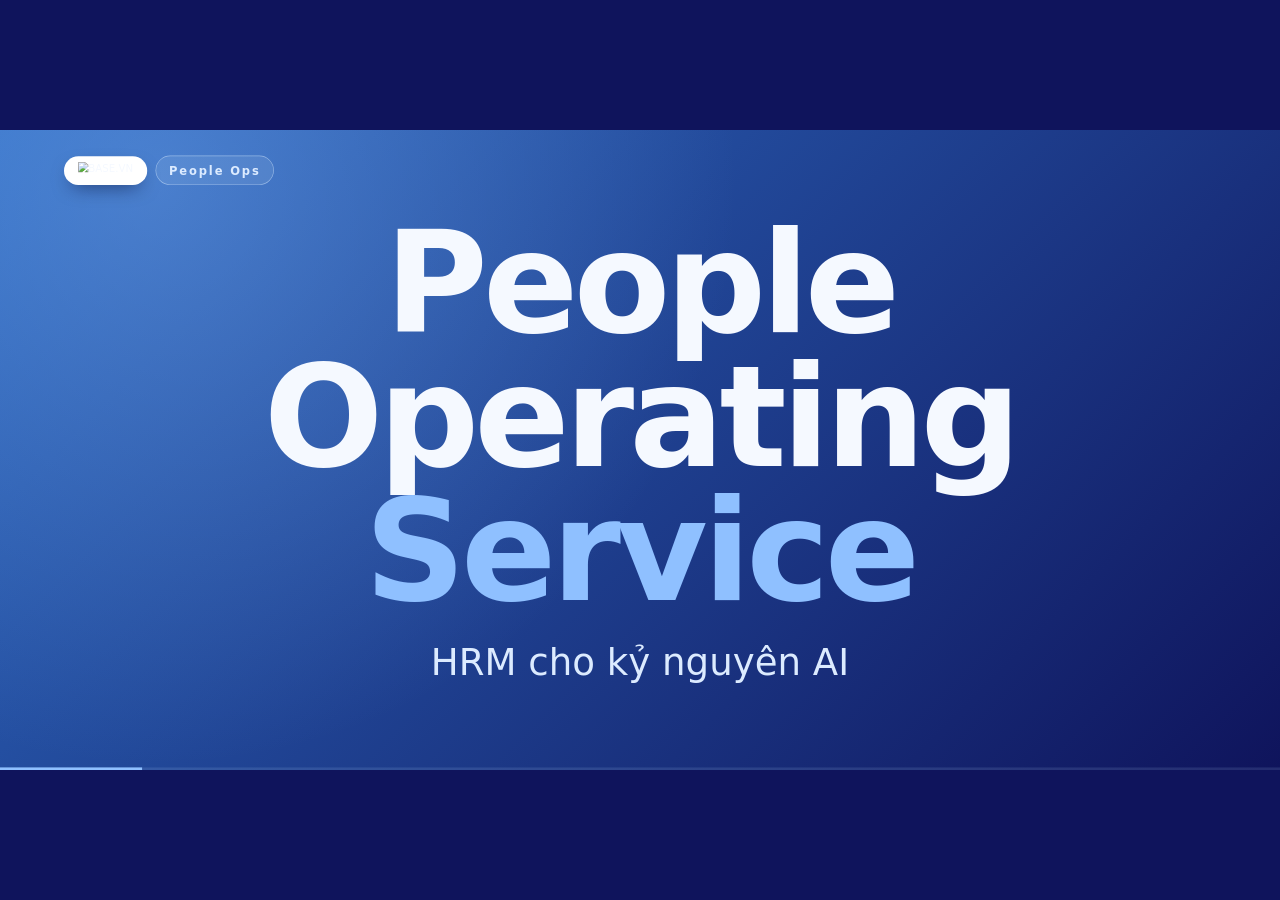
==== commit c10bfa17: "sf" ====
--- a/index.html
+++ b/index.html
@@ -3,7 +3,7 @@
 <head>
 <meta charset="utf-8">
 <meta name="viewport" content="width=device-width, initial-scale=1">
-<title>HRM OS — HRM cho kỷ nguyên AI</title>
+<title>People Ops cho kỷ nguyên AI</title>
 <style>
 /* ══ Chuẩn thương hiệu: canvas 2000×1000 · vùng an toàn 100px · gradient
    #2e6bc2 → #0f145c · font Afacad. Style theo deck mẫu Work 2.0.
@@ -75,7 +75,7 @@
   border: 1px solid var(--line-strong); background: var(--m-bg);
   box-shadow: 0 50px 120px -35px rgba(2, 6, 30, 0.9);
 }
-.cam-inner { position: absolute; inset: 0; transform-origin: 0 0; transition: transform 1.1s var(--ease); }
+.cam-inner { position: absolute; inset: 0; transform-origin: 0 0; transition: transform 1.1s var(--ease); will-change: transform; backface-visibility: hidden; -webkit-font-smoothing: antialiased; }
 .cam-inner > img { display: block; width: 100%; height: 100%; object-fit: cover; object-position: top left; }
 
 .vals { display: grid; row-gap: 14px; align-content: center; }
@@ -327,6 +327,168 @@
 .panel .rr code { font-family: inherit; color: var(--bad); font-size: 13px; display: block; }
 .panel.cyan { border-color: var(--agent); box-shadow: 0 26px 70px -18px rgba(2, 6, 30, 0.95), 0 0 36px rgba(94, 231, 255, 0.25); }
 
+/* Card cấu hình / popover kiểu app thật (overlay sáng trên cam) */
+.appcard {
+  position: absolute; z-index: 6; background: #fff; border: 1px solid var(--m-line); border-radius: 12px;
+  box-shadow: 0 30px 80px -20px rgba(2, 6, 30, 0.75); overflow: hidden; color: var(--m-text);
+}
+.appcard .ach { display: flex; align-items: center; gap: 9px; padding: 11px 15px; border-bottom: 1px solid var(--m-line); font-size: 16px; font-weight: 700; }
+.appcard .ach .tag { margin-left: auto; font-size: 11px; font-weight: 700; letter-spacing: .06em; text-transform: uppercase; color: var(--m-blue); background: #e8f0fe; border-radius: 999px; padding: 3px 9px; }
+.appcard .acb { padding: 12px 15px; display: grid; row-gap: 9px; }
+.arow { display: flex; align-items: center; gap: 10px; font-size: 15px; color: var(--m-text); }
+.arow .lab { flex: 1 1 auto; }
+.arow .num { font-weight: 700; font-size: 15px; background: var(--m-hover); border: 1px solid var(--m-line); border-radius: 7px; padding: 2px 10px; }
+.arow .sw { width: 34px; height: 19px; border-radius: 999px; background: var(--m-blue); position: relative; flex: 0 0 auto; }
+.arow .sw::after { content: ''; position: absolute; right: 2px; top: 2px; width: 15px; height: 15px; border-radius: 50%; background: #fff; }
+.arow.bad { color: var(--m-red); font-weight: 700; }
+.erow { display: flex; align-items: center; gap: 10px; font-size: 15px; }
+.erow .ea2 { width: 27px; height: 27px; border-radius: 50%; color: #fff; font-size: 12px; font-weight: 700; display: grid; place-items: center; flex: 0 0 auto; }
+.erow .role { margin-left: auto; font-size: 13px; color: var(--m-sub); }
+.appcard .why { font-size: 15px; line-height: 1.4; color: var(--m-text); display: flex; gap: 8px; }
+.appcard .why::before { content: '✓'; color: var(--m-green); font-weight: 700; }
+.appcard.cal .ach { font-size: 13.5px; padding: 9px 12px; }
+.appcard.cal .ach .tag { font-size: 9.5px; padding: 2px 7px; }
+.appcard.cal .acb { padding: 10px 12px; row-gap: 7px; }
+.appcard.cal .arow, .appcard.cal .erow, .appcard.cal .why { font-size: 12.5px; }
+.appcard.cal .arow .num { font-size: 12.5px; padding: 1px 8px; }
+.appcard.cal .erow .ea2 { width: 22px; height: 22px; font-size: 10px; }
+.appcard.cal .erow .role { font-size: 11px; }
+.appcard.cal .why { line-height: 1.3; }
+.cnum { width: 20px; height: 20px; border-radius: 50%; background: var(--agent); color: #04212b; font-style: normal; font-size: 12px; font-weight: 700; display: grid; place-items: center; flex: 0 0 auto; }
+
+/* ── Schedule app · dựng theo màn thật (teal) ───────────────────────── */
+.ws2 { position: absolute; left: 0; top: 0; width: 2660px; height: 1200px; transform: scale(0.5); transform-origin: 0 0; white-space: nowrap; display: flex; background: #f6f8fa; color: #1b2436; font-size: 24px; }
+.ws2-side { width: 392px; flex: 0 0 auto; background: #0d1626; display: flex; flex-direction: column; padding: 24px 20px 20px; row-gap: 4px; }
+.ws2-side .brand { display: flex; align-items: center; gap: 18px; padding: 4px 12px 28px; }
+.ws2-side .brand i { width: 48px; height: 48px; border-radius: 14px; background: #14b8a6; display: grid; place-items: center; font-style: normal; font-size: 26px; color: #06231f; }
+.ws2-side .brand b { color: #fff; font-size: 30px; }
+.ws2-side .lb { font-size: 19px; font-weight: 700; letter-spacing: .1em; color: #64748b; padding: 24px 16px 8px; }
+.ws2-side .si { display: flex; align-items: center; gap: 16px; padding: 12px 18px; border-radius: 16px; color: #cbd5e1; font-size: 25px; }
+.ws2-side .si .dt { width: 14px; height: 14px; border-radius: 50%; background: #14b8a6; flex: 0 0 auto; }
+.ws2-side .si .bg { margin-left: auto; font-size: 21px; color: #94a3b8; }
+.ws2-side .si.on { background: #d7f2ed; color: #0b3b35; font-weight: 700; }
+.ws2-side .si.on .dt { background: #0d9488; }
+.ws2-side .foot { margin-top: auto; display: flex; align-items: center; gap: 18px; padding: 20px 12px 0; border-top: 2px solid #1e293b; color: #94a3b8; font-size: 22px; }
+.ws2-side .foot i { width: 44px; height: 44px; border-radius: 12px; background: #dc2626; color: #fff; font-style: normal; font-weight: 700; display: grid; place-items: center; font-size: 22px; }
+.ws2-side .foot b { display: block; color: #e2e8f0; font-size: 24px; }
+.ws2-main { flex: 1 1 0; min-width: 0; display: flex; flex-direction: column; }
+.ws2-top { height: 68px; flex: 0 0 auto; background: #fff; border-bottom: 2px solid #e6eaf0; display: flex; align-items: center; gap: 24px; padding: 0 28px; }
+.ws2-top .wsn { font-weight: 700; color: #475569; font-size: 25px; }
+.ws2-top .sr { margin: 0 auto; width: 580px; height: 44px; border: 2px solid #e6eaf0; border-radius: 14px; background: #f8fafc; display: flex; align-items: center; gap: 14px; padding: 0 18px; color: #94a3b8; font-size: 23px; }
+.ws2-top .sr b { margin-left: auto; font-size: 19px; background: #eef2f7; border-radius: 8px; padding: 2px 10px; color: #64748b; }
+.ws2-top .av { width: 44px; height: 44px; border-radius: 50%; background: #0d9488; color: #fff; font-size: 20px; font-weight: 700; display: grid; place-items: center; }
+.ws2-hd { display: flex; align-items: center; gap: 20px; padding: 22px 28px 16px; }
+.ws2-hd h4 { font-size: 34px; font-weight: 700; }
+.ws2-hd .pill { font-size: 21px; font-weight: 700; color: #0b6d62; background: #d7f2ed; border-radius: 1998px; padding: 6px 18px; }
+.ws2-hd .mn { display: flex; align-items: center; gap: 18px; color: #334155; font-size: 26px; font-weight: 700; }
+.ws2-hd .mn s { text-decoration: none; color: #94a3b8; }
+.ws2-btn { font-size: 23px; font-weight: 700; border-radius: 16px; padding: 10px 22px; border: 2px solid #e6eaf0; background: #fff; color: #334155; display: inline-flex; align-items: center; gap: 12px; }
+.ws2-btn.pri { background: #0d9488; border-color: #0d9488; color: #fff; }
+.ws2-btn.out { border-color: #99d9d1; color: #0b6d62; }
+.ws2-btn.out b { background: #0d9488; color: #fff; border-radius: 1998px; padding: 0 10px; font-size: 20px; }
+.ws2-stat { margin: 0 28px; background: #fff; border: 2px solid #e6eaf0; border-radius: 18px; padding: 14px 24px; display: flex; align-items: center; gap: 28px; font-size: 23px; color: #64748b; }
+.ws2-stat .bar { width: 104px; height: 12px; border-radius: 8px; background: #e6eaf0; position: relative; }
+.ws2-stat .bar::after { content: ''; position: absolute; inset: 0 17% 0 0; border-radius: 8px; background: #0d9488; }
+.ws2-stat b { color: #1b2436; }
+.ws2-stat .dot { display: inline-flex; align-items: center; gap: 10px; }
+.ws2-stat .dot::before { content: ''; width: 14px; height: 14px; border-radius: 50%; background: #f59e0b; }
+.ws2-stat .crit { display: inline-flex; align-items: center; gap: 10px; border: 2px solid #fca5a5; border-radius: 1998px; padding: 4px 18px; color: #b91c1c; font-weight: 700; }
+.ws2-stat .crit::before { content: ''; width: 14px; height: 14px; border-radius: 50%; background: #dc2626; }
+.ws2-stat .rt { margin-left: auto; }
+.ws2-show { display: flex; align-items: center; gap: 18px; padding: 16px 28px 12px; font-size: 22px; color: #64748b; }
+.ws2-show .chip { background: #fff; border: 2px solid #e6eaf0; border-radius: 14px; padding: 6px 18px; font-weight: 700; color: #334155; }
+.ws2-show .rt { margin-left: auto; }
+.ws2-grid { flex: 1 1 0; min-height: 0; margin: 0 28px; background: #fff; border: 2px solid #e6eaf0; border-radius: 20px; overflow: hidden; display: flex; flex-direction: column; }
+.ws2-row { display: grid; grid-template-columns: 356px repeat(6, 1fr); border-bottom: 2px solid #eef1f5; }
+.ws2-row.dhead > * { padding: 12px 8px; text-align: center; font-size: 22px; font-weight: 700; color: #64748b; border-left: 2px solid #eef1f5; }
+.ws2-row.dhead > *:first-child { text-align: left; padding-left: 24px; font-size: 19px; letter-spacing: .09em; color: #94a3b8; border-left: 0; }
+.ws2-row.dhead .dn { display: block; font-size: 28px; color: #1b2436; }
+.ws2-row.dhead .tdy { background: #f0faf8; box-shadow: inset 0 4px 0 #0d9488; }
+.ws2-row.cov > * { padding: 10px 12px; border-left: 2px solid #eef1f5; font-size: 20px; line-height: 1.25; font-weight: 600; text-align: center; }
+.ws2-row.cov > *:first-child { border-left: 0; text-align: left; padding-left: 24px; font-size: 19px; letter-spacing: .07em; color: #94a3b8; font-weight: 700; display: flex; align-items: center; }
+.ws2-row.cov .cok { color: #0b6d62; background: #eafaf6; }
+.ws2-row.cov .cbad { color: #b91c1c; background: #fdeeee; }
+.ws2-row.cov s { display: block; text-decoration: none; font-weight: 700; }
+.ws2-emp { display: flex; align-items: center; gap: 16px; padding: 14px 20px 14px 24px; position: relative; }
+.ws2-emp.iss::before { content: ''; position: absolute; left: 0; top: 12px; bottom: 12px; width: 6px; border-radius: 0 6px 6px 0; background: #6b8afd; }
+.ws2-emp .ea { width: 48px; height: 48px; border-radius: 50%; color: #fff; font-size: 20px; font-weight: 700; display: grid; place-items: center; flex: 0 0 auto; }
+.ws2-emp .nm { font-size: 24px; font-weight: 700; display: flex; align-items: center; gap: 10px; }
+.ws2-emp .nm em { width: 10px; height: 10px; border-radius: 50%; background: #dc2626; }
+.ws2-emp .rl { font-size: 20px; color: #94a3b8; }
+.ws2-emp .hr { font-size: 20px; font-weight: 700; color: #64748b; }
+.ws2-cell { border-left: 2px solid #eef1f5; padding: 12px 10px; display: grid; align-content: center; }
+.ws2-cell.tdy { background: #f8fdfc; }
+.ws2-cell.viol { background: #fdeeee; box-shadow: inset 0 0 0 3px #ef4444; }
+.ws2-sh { border-radius: 12px; font-size: 21px; font-weight: 700; color: #fff; text-align: center; padding: 8px 4px; min-height: 40px; line-height: 24px; }
+.ws2-sh.k1 { background: #45ada0; } .ws2-sh.k2 { background: #6b8afd; }
+.ws2-sh.k3 { background: #2b7f77; } .ws2-sh.k4 { background: #8b78e8; }
+.ws2-sh.open { background: #fff7ed; border: 2px solid #fcd9a4; color: #b45309; }
+.ws2-sh.gap { background: repeating-linear-gradient(135deg, #fff, #fff 8px, #f1f5f9 8px, #f1f5f9 16px); border: 2px dashed #cbd5e1; color: #64748b; }
+.ws2-sh.off { background: #f4f6f9; color: #94a3b8; }
+.ws2-leg { display: flex; align-items: center; gap: 26px; padding: 14px 28px 18px; font-size: 21px; color: #64748b; }
+.ws2-leg .k { display: inline-flex; align-items: center; gap: 10px; font-weight: 700; color: #475569; }
+.ws2-leg .k i { width: 22px; height: 22px; border-radius: 6px; }
+.ws2-leg .rt { margin-left: auto; color: #94a3b8; }
+.ws2-ai { width: 464px; flex: 0 0 auto; background: #faf8ff; border-left: 2px solid #e9e2fb; display: flex; flex-direction: column; row-gap: 16px; padding: 20px; overflow: hidden; }
+.ws2-ai .aichip { align-self: flex-end; display: inline-flex; align-items: center; gap: 10px; font-size: 20px; font-weight: 700; color: #6d28d9; background: #fff; border: 2px solid #d8c9fb; border-radius: 1998px; padding: 6px 18px; }
+.aic { background: #fff; border: 2px solid #e9e2fb; border-radius: 20px; padding: 18px 20px; }
+.aic.hd { display: flex; align-items: center; gap: 16px; }
+.aic.hd i { width: 44px; height: 44px; border-radius: 14px; background: linear-gradient(135deg, #8b5cf6, #6d28d9); color: #fff; font-style: normal; font-size: 22px; display: grid; place-items: center; flex: 0 0 auto; }
+.aic.hd b { display: block; font-size: 25px; color: #4c1d95; }
+.aic.hd s { display: block; text-decoration: none; font-size: 20px; color: #7c6bab; }
+.aic.hd em { margin-left: auto; color: #a78bfa; font-style: normal; }
+.aic .sum { font-size: 22px; line-height: 1.35; color: #3b2d63; }
+.aic .sum b { color: #6d28d9; }
+.aic .meta { display: flex; gap: 20px; margin-top: 12px; font-size: 19px; color: #7c6bab; }
+.aic .meta span { display: inline-flex; align-items: center; gap: 8px; }
+.aic .meta span::before { content: ''; width: 12px; height: 12px; border-radius: 50%; background: #f59e0b; }
+.aic .meta span.r::before { background: #dc2626; }
+.aic .ih { display: flex; align-items: center; gap: 12px; font-size: 19px; font-weight: 700; letter-spacing: .08em; color: #7c6bab; margin-bottom: 12px; }
+.aic .ih b { margin-left: auto; background: #f3edff; border-radius: 1998px; padding: 2px 14px; color: #6d28d9; }
+.airow { display: flex; align-items: center; gap: 14px; font-size: 21px; color: #6b7280; padding: 10px 0; border-top: 2px solid #f3f0fb; }
+.airow:first-of-type { border-top: 0; }
+.airow::before { content: ''; width: 14px; height: 14px; border-radius: 50%; background: #f59e0b; flex: 0 0 auto; }
+.airow.r::before { background: #dc2626; } .airow.t::before { background: #0d9488; }
+.airow b { color: #1f2937; }
+.airow a { margin-left: auto; color: #6d28d9; font-weight: 700; text-decoration: none; white-space: nowrap; }
+.aifix { background: linear-gradient(135deg, #7c3aed, #6d28d9); color: #fff; border-radius: 20px; padding: 20px; display: flex; align-items: center; gap: 16px; font-size: 22px; }
+.aifix i { width: 40px; height: 40px; border-radius: 50%; background: rgba(255,255,255,.22); display: grid; place-items: center; font-style: normal; font-size: 22px; flex: 0 0 auto; }
+.aifix b { font-size: 24px; }
+.aifix em { margin-left: auto; font-style: normal; }
+.ws2-ai .oc { font-size: 19px; font-weight: 700; letter-spacing: .1em; color: #8b7bbd; }
+.aiact { background: #fff; border: 2px solid #e9e2fb; border-radius: 18px; padding: 14px 18px; display: flex; align-items: center; gap: 16px; font-size: 21px; color: #6b7280; }
+.aiact i { width: 40px; height: 40px; border-radius: 12px; background: #f3edff; color: #6d28d9; font-style: normal; font-size: 20px; display: grid; place-items: center; flex: 0 0 auto; }
+.aiact b { color: #1f2937; font-size: 22px; }
+.aiact span.n { margin-left: auto; background: #f3edff; color: #6d28d9; border-radius: 12px; padding: 2px 12px; font-weight: 700; font-size: 19px; }
+.ws2-ai .ask { margin-top: auto; display: flex; align-items: center; gap: 14px; background: #f3edff; border: 2px solid #ddd0fb; border-radius: 18px; padding: 14px 18px; font-size: 21px; color: #8b7bbd; }
+.ws2-ai .ask i { margin-left: auto; width: 40px; height: 40px; border-radius: 12px; background: linear-gradient(135deg, #8b5cf6, #6d28d9); color: #fff; font-style: normal; display: grid; place-items: center; font-size: 20px; }
+.ws2-ai, .ws2-ai * { white-space: normal; }
+.ws2-ai .aic, .ws2-ai .aiact, .ws2-ai .aifix, .ws2-ai .ask { min-width: 0; }
+.aic.hd span, .aiact span, .aifix span { min-width: 0; overflow: hidden; }
+.aic.hd b, .aic.hd s, .aiact b { overflow: hidden; text-overflow: ellipsis; }
+.airow { flex-wrap: wrap; row-gap: 2px; }
+.airow b { white-space: nowrap; }
+.airow a { white-space: nowrap; }
+.aiact { align-items: flex-start; }
+.aiact b { display: block; }
+.aiact span.n { white-space: nowrap; align-self: center; }
+.ws2-issue { position: absolute; z-index: 7; width: 300px; background: #fff; border: 1px solid #e6eaf0; border-radius: 11px; box-shadow: 0 30px 70px -20px rgba(15, 23, 42, .45); overflow: hidden; color: #1b2436; }
+.ws2-issue .ih { display: flex; align-items: baseline; gap: 7px; padding: 9px 12px; border-bottom: 1px solid #eef1f5; font-size: 13px; font-weight: 700; }
+.ws2-issue .ih span { margin-left: auto; font-size: 9.5px; font-weight: 600; color: #94a3b8; }
+.ws2-issue .sec { font-size: 9.5px; font-weight: 700; letter-spacing: .09em; padding: 7px 12px 3px; display: flex; align-items: center; gap: 6px; }
+.ws2-issue .sec b { border-radius: 999px; padding: 0 6px; font-size: 9.5px; }
+.ws2-issue .sec.c { color: #b91c1c; } .ws2-issue .sec.c b { background: #fdeeee; }
+.ws2-issue .sec.w { color: #b45309; } .ws2-issue .sec.w b { background: #fff7ed; }
+.ws2-issue .sec.g { color: #0b6d62; } .ws2-issue .sec.g b { background: #eafaf6; }
+.ws2-issue .it2 { padding: 4px 12px 9px; border-bottom: 1px solid #f4f6f9; }
+.ws2-issue .it2.c { background: #fef8f8; }
+.ws2-issue .it2 .t { font-size: 11.5px; font-weight: 700; }
+.ws2-issue .it2 .s { font-size: 10px; color: #64748b; margin-top: 2px; line-height: 1.3; }
+.ws2-issue .it2 .b { display: flex; gap: 6px; margin-top: 6px; }
+.ws2-issue .it2 .b span { font-size: 10px; font-weight: 700; border-radius: 6px; padding: 3px 9px; border: 1px solid #e6eaf0; color: #475569; }
+.ws2-issue .it2 .b span.pri { background: #0d9488; border-color: #0d9488; color: #fff; }
+.ws2-issue .ft { padding: 7px 12px; font-size: 9.5px; color: #94a3b8; background: #fafbfd; }
+
 /* ── Payroll Run (đúng màn thật) ─────────────────────────────────────── */
 .prun-steps { display: flex; align-items: center; gap: 10px; font-size: 14px; color: var(--m-tert); margin-bottom: 10px; }
 .prun-steps .st { display: inline-flex; align-items: center; gap: 6px; }
@@ -442,6 +604,22 @@
 .s-ws .body { display: grid; grid-template-columns: minmax(0, 1fr) 385px; column-gap: 36px; align-items: center; min-height: 0; }
 .s-ws .figwrap { position: relative; display: grid; justify-items: center; }
 
+.s-svc5 { grid-template-rows: auto 1fr; row-gap: 16px; }
+.s-svc5 .hd { display: grid; row-gap: 10px; justify-items: start; }
+.s-svc5 .figwrap { position: relative; display: grid; justify-items: center; }
+.imgph { position: absolute; inset: 0; border: 2px dashed var(--line-strong); border-radius: 18px; background: rgba(190, 220, 255, 0.05); display: grid; justify-items: center; align-content: center; row-gap: 14px; color: var(--muted); text-align: center; padding: 0 60px; }
+.imgph svg { width: 56px; height: 56px; opacity: .7; }
+.imgph span { font-size: 20px; line-height: 1.4; }
+.svctag { position: absolute; z-index: 5; background: var(--card-deep); border: 1px solid var(--agent); border-radius: 12px; padding: 10px 16px; font-size: 17px; font-weight: 700; color: var(--white); box-shadow: 0 26px 70px -18px rgba(2, 6, 30, 0.95), 0 0 36px rgba(94, 231, 255, 0.25); }
+.svcnode { position: absolute; z-index: 5; transform: translate(-50%, -50%); width: 108px; display: grid; row-gap: 8px; justify-items: center; text-align: center; background: var(--card-deep); border: 1px solid var(--line-strong); border-radius: 14px; padding: 14px 8px; font-size: 12px; font-weight: 700; color: var(--white); box-shadow: 0 18px 40px -14px rgba(2, 6, 30, 0.7); }
+.svcnode img { width: 30px; height: 30px; border-radius: 8px; }
+.s-svc5 .cam-inner { border-radius: 18px; }
+.svcmod { position: absolute; transform: translate(-50%, -50%); padding: 14px 20px; white-space: nowrap; background: #0b1a54; border: 1px solid var(--line-strong); border-radius: 14px; color: var(--white); box-shadow: 0 18px 40px -14px rgba(2, 6, 30, 0.8); }
+.svcmod b { font-size: 17px; }
+.svcout { position: absolute; transform: translate(-50%, -50%); padding: 12px 8px; writing-mode: vertical-rl; font-size: 14px; font-weight: 700; letter-spacing: .04em; color: var(--agent); border: 1px solid var(--agent); border-radius: 12px; background: rgba(94, 231, 255, 0.08); }
+@keyframes svcflow { to { stroke-dashoffset: -28; } }
+.active .svcflow line, .active .svcflow path { stroke-dasharray: 8 6; animation: svcflow 1.1s linear infinite; }
+
 .s-ph { grid-template-rows: auto 1fr; row-gap: 16px; }
 .s-ph .hd { display: grid; row-gap: 10px; justify-items: start; }
 .s-ph .body { display: grid; grid-template-columns: 390px minmax(0, 1fr) 380px; column-gap: 34px; align-items: center; min-height: 0; }
@@ -499,487 +677,426 @@
 <div id="stage">
 
   <div id="brand">
-    <span class="pill"><img src="image/logo%20full-1.PNG" alt="BASE.VN"></span>
-    <span class="chip">HRM OS</span>
+    <span class="pill"><img src="logo full-1.PNG" alt="BASE.VN"></span>
+    <span class="chip">People Ops</span>
   </div>
 
   <!-- ═══ 1 · Logo + tagline ═══ -->
   <section class="slide s-title" data-steps="0">
     <div class="words">
-      <h1 class="display rise">HRM <span>OS</span></h1>
+      <h1 class="display rise">People Operating <span>Service</span></h1>
       <p class="tagline rise" style="--d:.2s">HRM cho kỷ nguyên AI</p>
     </div>
-    <aside class="note">Xin chào quý vị, rất vui được có mặt hôm nay để giới thiệu HRM OS – thế hệ HRM cho kỷ nguyên AI.</aside>
-  </section>
-
-  <!-- ═══ 2 · Sơ đồ tổ chức thật + Agent là một vị trí; zoom → trang Position Detail
-       (đúng cấu trúc PositionDetail.tsx: tabs Overview/Placement/Analytics, stats,
-       Job Description, Objectives & Responsibilities, Service roles, Occupants) ═══ -->
-  <section class="slide s-org" data-steps="2">
-    <div class="hd">
-      <span class="kicker rise">Mở đầu · Đồng nghiệp mới</span>
-      <h1 class="rise" style="--d:.1s">AI Agent xuất hiện như <span class="cy">một vị trí</span> trong sơ đồ tổ chức</h1>
-    </div>
-    <div class="figwrap rise" style="--d:.2s">
-      <div class="cam" style="width:1560px; height:600px"
-           data-cam='[{"z":1,"x":50,"y":50},{"z":1.9,"x":72,"y":62},{"z":1.35,"x":58,"y":55}]'>
-        <div class="cam-inner">
-          <img src="shots/workforce-org-chart.jpg" alt="">
-          <span class="orgline" style="left:calc(72% + 0px); top:41%; height:11%"></span>
-          <div class="orgnode" style="left:64.5%; top:52%">
-            <span class="av"><svg width="22" height="22" viewBox="0 0 24 24"><use href="#i-bot"/></svg></span>
-            <span class="nm">AI Scheduling Agent</span>
-            <span class="sb">Điều phối ca kíp · 24/7</span>
-            <span class="bd">AGENT · POSITION</span>
-          </div>
-        </div>
-        <div class="pd" data-at="2" style="right:26px; top:50%; transform:translateY(-50%)">
-          <div class="top">
-            <span class="back">‹ Positions</span>
-            <h2>AI Scheduling Agent <span class="abadge">AGENT</span></h2>
-            <span class="code">AGT-001 · Đơn vị Vận hành</span>
-            <div class="tabs"><span class="on">Overview</span><span>Placement</span><span>Analytics</span></div>
-          </div>
-          <div class="stats">
-            <div><div class="k">Headcount</div><div class="v">1</div></div>
-            <div><div class="k">Filled</div><div class="v g">1</div></div>
-            <div><div class="k">Open Slots</div><div class="v">0</div></div>
-            <div><div class="k">Fill Rate</div><div class="v g">100%</div></div>
-          </div>
-          <div class="sec">
-            <div class="sh2">Job Description — yêu cầu</div>
-            <p>Nắm pattern ca kíp, coverage từng ngày và ràng buộc giờ nghỉ của toàn đơn vị vận hành.</p>
-          </div>
-          <div class="sec">
-            <div class="sh2">Objectives &amp; Responsibilities — output</div>
-            <p><b>Lịch phân ca tuần</b> hoàn chỉnh + cảnh báo thiếu người, vi phạm quy định.</p>
-          </div>
-          <div class="sec">
-            <div class="sh2">Service roles — service được phép gọi</div>
-            <div class="svcrow"><i>Schedule</i><i>Time-off</i><i>Coverage check</i></div>
-          </div>
-          <div class="sec">
-            <div class="sh2">Placement — vị trí trong sơ đồ</div>
-            <div class="meta"><span><b>Reports to</b> Trưởng ca vận hành</span><span><b>Level</b> Agent</span></div>
-          </div>
-        </div>
-      </div>
-      <p class="cap">Workforce · Sơ đồ tổ chức thật + trang Position Detail có sẵn trong hệ thống · <span style="color:var(--agent)">click để zoom</span></p>
-    </div>
-    <aside class="note">AI không còn là một công cụ để chat hay tra cứu. Với sự xuất hiện của AI Agent, mỗi doanh nghiệp giờ đây có thêm những đồng nghiệp mới – làm việc 24/7, có chức danh, có quyền hạn và có chuyên môn cụ thể ngay trong sơ đồ tổ chức.
-[click 1] Zoom vào vị trí Agent trên sơ đồ.
-[click 2] Trang Position Detail (có sẵn trong hệ thống): yêu cầu · output · service · vị trí trong sơ đồ.</aside>
+    <aside class="note">Xin chào quý vị, rất vui được có mặt hôm nay để giới thiệu People Ops – thế hệ People Ops cho kỷ nguyên AI.</aside>
   </section>
 
   <!-- ═══ 3 · Hành trình 4 chặng ═══ -->
   <section class="slide s-journey" data-steps="0">
     <div class="hd">
-      <span class="kicker rise">Mở đầu · Hành trình nhân sự</span>
-      <h1 class="rise" style="--d:.1s">Trọn vẹn hành trình nhân sự — <b>bốn chặng</b></h1>
+      <span class="kicker rise">Mở đầu, hành trình nhân sự</span>
+      <h1 class="rise" style="--d:.1s">Trọn vẹn hành trình nhân sự</h1>
     </div>
     <div class="jrow">
       <div class="jcol rise" style="--d:.15s">
         <span class="no">01</span><span class="nm">Tuyển dụng</span>
-        <span class="apps"><svg class="appic" viewBox="0 0 24 24"><use href="#app-hiring"/></svg><span class="an"><b>E-Hiring</b><span>Pipeline ứng viên</span></span></span>
-        <span class="apps"><svg class="appic" viewBox="0 0 24 24"><use href="#app-interview"/></svg><span class="an"><b>Interview</b><span>Phỏng vấn có cấu trúc</span></span></span>
+        <span class="apps"><svg class="appic" viewBox="0 0 24 24"><use href="#app-hiring"/></svg><span class="an"><b>E-Hiring</b><span>Tuyển dụng</span></span></span>
+        <span class="apps"><svg class="appic" viewBox="0 0 24 24"><use href="#app-interview"/></svg><span class="an"><b>Interview</b><span>Phỏng vấn</span></span></span>
         <span class="agent-chip">Interview Agent</span>
       </div>
       <div class="jconn rise" style="--d:.25s"><svg class="dash" width="50" height="16" viewBox="0 0 50 16"><line x1="0" y1="8" x2="39" y2="8"/><path d="M39 2.5 L50 8 L39 13.5 Z"/></svg></div>
       <div class="jcol rise" style="--d:.3s">
         <span class="no">02</span><span class="nm">Hội nhập</span>
-        <span class="apps"><svg class="appic" viewBox="0 0 24 24"><use href="#app-hris"/></svg><span class="an"><b>HRIS</b><span>Hồ sơ nhân sự duy nhất</span></span></span>
-        <span class="apps"><svg class="appic" viewBox="0 0 24 24"><use href="#app-square"/></svg><span class="an"><b>Square</b><span>Đào tạo hội nhập</span></span></span>
+        <span class="apps"><svg class="appic" viewBox="0 0 24 24"><use href="#app-hris"/></svg><span class="an"><b>HRIS</b><span>Hồ sơ nhân sự</span></span></span>
+        <span class="apps"><svg class="appic" viewBox="0 0 24 24"><use href="#app-square"/></svg><span class="an"><b>Square</b><span>Tri thức nội bộ</span></span></span>
         <span class="agent-chip">HRIS Agent</span>
       </div>
       <div class="jconn rise" style="--d:.4s"><svg class="dash" width="50" height="16" viewBox="0 0 50 16"><line x1="0" y1="8" x2="39" y2="8"/><path d="M39 2.5 L50 8 L39 13.5 Z"/></svg></div>
       <div class="jcol rise" style="--d:.45s">
         <span class="no">03</span><span class="nm">Công lương</span>
-        <span class="apps"><svg class="appic" viewBox="0 0 24 24"><use href="#app-timesheet"/></svg><span class="an"><b>Timesheet</b><span>Ca kíp · chấm công · phép</span></span></span>
-        <span class="apps"><svg class="appic" viewBox="0 0 24 24"><use href="#app-payroll"/></svg><span class="an"><b>Payroll</b><span>Kỳ lương đa nguồn</span></span></span>
+        <span class="apps"><svg class="appic" viewBox="0 0 24 24"><use href="#app-timesheet"/></svg><span class="an"><b>Timesheet</b><span>Tính công</span></span></span>
+        <span class="apps"><svg class="appic" viewBox="0 0 24 24"><use href="#app-payroll"/></svg><span class="an"><b>Payroll</b><span>Tính lương</span></span></span>
         <span class="agent-chip">C&amp;B Agent</span>
       </div>
       <div class="jconn rise" style="--d:.55s"><svg class="dash" width="50" height="16" viewBox="0 0 50 16"><line x1="0" y1="8" x2="39" y2="8"/><path d="M39 2.5 L50 8 L39 13.5 Z"/></svg></div>
       <div class="jcol rise" style="--d:.6s">
         <span class="no">04</span><span class="nm">Phát triển</span>
-        <span class="apps"><svg class="appic" viewBox="0 0 24 24"><use href="#app-career"/></svg><span class="an"><b>Career</b><span>Lộ trình · thăng chức</span></span></span>
-        <span class="apps"><svg class="appic" viewBox="0 0 24 24"><use href="#app-review"/></svg><span class="an"><b>Review · Goal</b><span>Hiệu suất minh bạch</span></span></span>
+        <span class="apps"><svg class="appic" viewBox="0 0 24 24"><use href="#app-career"/></svg><span class="an"><b>Career</b><span>Phát triển sự nghiệp</span></span></span>
+        <span class="apps"><svg class="appic" viewBox="0 0 24 24"><use href="#app-review"/></svg><span class="an"><b>Review</b><span>Đánh giá</span></span></span>
         <span class="agent-chip">Career Agent</span>
       </div>
     </div>
     <div class="strip rise" style="--d:.7s; justify-content:center">
-      <span class="it"><b>Hồ sơ nhân sự duy nhất</b></span><span class="arr">·</span>
-      <span class="it"><b>Dữ liệu liền mạch</b></span><span class="arr">·</span>
-      <span class="it" style="color:var(--agent)"><b>AI Copilot tại từng chặng</b></span>
+      <span class="it"><b>Hồ sơ nhân sự rõ ràng</b></span><span class="arr"><br/></span>
+      <span class="it"><b>Dữ liệu liền mạch</b></span><span class="arr"><br/></span>
+      <span class="it" style="color:var(--agent)"><b>AI Copilot</b></span>
     </div>
     <aside class="note">Câu hỏi đặt ra là: làm sao đưa nguồn nhân lực mới này vào trọn vẹn hành trình nhân sự – từ Tuyển dụng, Hội nhập, Công lương đến Phát triển – trên một hồ sơ duy nhất, dữ liệu liền mạch?
 Và đó chính là điều tôi muốn chia sẻ tiếp theo: ở từng tính năng, Agent sẽ làm gì và mang lại giá trị gì cho doanh nghiệp.</aside>
   </section>
 
-  <!-- ═══ 4 · Zoom Phát triển → câu hỏi → 41% ═══ -->
-  <section class="slide s-why" data-steps="1">
-    <span class="kicker rise">Career Tracker · Vì sao</span>
-    <div class="jmini rise" style="--d:.1s">
-      <span class="st">01 Tuyển dụng</span><span class="a">→</span>
-      <span class="st">02 Hội nhập</span><span class="a">→</span>
-      <span class="st">03 Công lương</span><span class="a">→</span>
-      <span class="st lit">04 Phát triển</span>
-    </div>
-    <div class="body">
-      <div class="rise" style="--d:.2s">
-        <p class="q">Làm thế nào để tôi phát triển tiếp ở vị trí hiện tại?</p>
-        <p class="who">Câu hỏi nhân viên hỏi thường xuyên nhất — và quản lý khó trả lời nhất.</p>
-      </div>
-      <div class="stat" data-at="1">
-        <span class="n">41<i>%</i></span>
-        <p class="t"><b>Lý do nghỉ việc số 1:</b> thiếu cơ hội phát triển &amp; thăng tiến — cao hơn cả lương thấp (36%).</p>
-        <span class="src">McKinsey 2022 · khảo sát 13.000+ nhân sự tại 6 quốc gia</span>
-      </div>
-    </div>
-    <div class="strip" data-at="1">
-      <span class="lb">Nhân viên cần biết rõ</span>
-      <span class="it">Họ đang ở đâu</span><span class="arr">→</span>
-      <span class="it">Còn thiếu kỹ năng gì</span><span class="arr">→</span>
-      <span class="it">Đích đến tiếp theo là gì</span>
-      <span class="lb" style="margin-left:auto; color:var(--accent)">Câu trả lời: Career Tracker</span>
-    </div>
-    <aside class="note">Có một câu hỏi tôi nhận được rất thường xuyên – và cũng là câu tôi tự hỏi mình gần như mỗi ngày: "Tôi cần làm gì để phát triển kỹ năng, để sự nghiệp của mình bước lên nấc tiếp theo?"
-Một câu hỏi rất đơn giản. Nhưng theo McKinsey, đây chính là lý do nghỉ việc số một: 41% nhân sự rời đi vì thiếu cơ hội phát triển và thăng tiến – cao hơn cả lý do lương thấp.
-Vấn đề là thiếu công cụ để nhân viên biết rõ: họ đang ở đâu, thiếu kỹ năng gì, đích đến tiếp theo là gì.
-Câu trả lời của chúng tôi là Career Tracker.</aside>
-  </section>
-
-  <!-- ═══ 5 · Career Tracker — vẽ lại đúng màn Tracks › Engineering · Explore
-       (node card + edge chip + inspector PEOPLE IN THIS ROLE / POTENTIAL NEXT PATHS) ═══ -->
-  <section class="slide s-ct" data-steps="2">
-    <div class="featname rise">
-      <svg class="ic appic" viewBox="0 0 24 24"><use href="#app-career"/></svg>
-      <span class="fn">Career Tracker</span>
-      <span class="fs">Lộ trình phát triển theo từng vai trò, từng cấp độ — mỗi hướng là một bậc thang rõ ràng.</span>
-    </div>
-    <div class="figwrap rise" style="--d:.15s">
-      <div class="cam" style="width:1080px; height:620px"
-           data-cam='[{"z":1,"x":50,"y":50},{"z":1.55,"x":66,"y":38},{"z":1.55,"x":66,"y":74}]'>
+  <!-- ═══ 7 · Timesheet — 5 mô hình Service ═══ -->
+  <section class="slide s-svc5" data-steps="1">
+    <div class="hd">
+      <span class="kicker rise">Timesheet, mô hình Service</span>
+      <h1 class="rise" style="--d:.1s">Timesheet: <b>trải nghiệm hợp nhất</b> trong một app</h1>
+    </div>
+    <div class="figwrap rise" style="--d:.2s; display:flex; align-items:center; gap:40px; width:100%">
+      <div class="svc5-apps" style="display:grid; row-gap:14px; flex:0 0 auto">
+        <div style="width:230px; height:70px; border-radius:14px; border:1px solid var(--line-strong); background:rgba(190,220,255,0.05); display:flex; align-items:center; gap:14px; padding:0 18px; font-size:15px; font-weight:700"><img src="https://static-devtest.basecdn.net/schedule/image/fav.png" alt="" style="width:34px; height:34px; border-radius:9px">Schedule</div>
+        <div style="width:230px; height:70px; border-radius:14px; border:1px solid var(--line-strong); background:rgba(190,220,255,0.05); display:flex; align-items:center; gap:14px; padding:0 18px; font-size:15px; font-weight:700"><img src="logo-checkin.png" alt="" style="width:34px; height:34px; border-radius:9px">Checkin</div>
+        <div style="width:230px; height:70px; border-radius:14px; border:1px solid var(--line-strong); background:rgba(190,220,255,0.05); display:flex; align-items:center; gap:14px; padding:0 18px; font-size:15px; font-weight:700"><img src="logo-timeoff.png" alt="" style="width:34px; height:34px; border-radius:9px">Timeoff</div>
+        <div style="width:230px; height:70px; border-radius:14px; border:1px solid var(--line-strong); background:rgba(190,220,255,0.05); display:flex; align-items:center; gap:14px; padding:0 18px; font-size:15px; font-weight:700"><img src="logo-overtime.png" alt="" style="width:34px; height:34px; border-radius:9px">Overtime</div>
+      </div>
+      <svg viewBox="0 0 24 24" fill="none" stroke="var(--agent)" stroke-width="2" style="width:44px; height:44px; flex-shrink:0"><path d="M5 12h14M13 5l7 7-7 7"/></svg>
+      <div class="cam" style="width:1180px; height:600px; flex:0 0 auto" data-cam='[{"z":1,"x":50,"y":50},{"z":1.7,"x":56,"y":52}]'>
         <div class="cam-inner">
-          <div class="win" style="position:absolute; inset:0; border-radius:0; border:0; box-shadow:none">
-            <div class="nav">
-              <span class="logo"></span><b>Rework.com</b>
-              <span class="search">Search anything…<i>Ctrl+K</i></span>
-              <span class="dots"><span></span><span class="me">EP</span></span>
-            </div>
-            <div class="win-body">
-              <div class="side">
-                <div class="it">Home</div><div class="it">My works</div>
-                <div class="gh">Careers</div>
-                <div class="it">Records</div><div class="it">Plannings</div><div class="it">Onboards</div><div class="it">Offers</div>
-                <div class="gh">Organization</div>
-                <div class="it on">Tracks</div><div class="it">Policies</div><div class="it">Job profiles</div>
-                <div class="gh">&nbsp;</div>
-                <div class="it">Competences</div><div class="it">Settings</div>
-              </div>
-              <div class="main">
-                <div style="position:absolute; left:0; right:0; top:0; height:42px; background:#fff; border-bottom:1px solid var(--m-line); display:flex; align-items:center; gap:10px; padding:0 16px; z-index:3">
-                  <span style="font-size:14px; color:var(--m-tert)">Tracks ›</span><b style="font-size:16px">Engineering</b>
-                  <span style="font-size:13px; color:var(--m-tert)">11 roles · 15 career moves</span>
-                  <span class="mtool" style="margin:0 0 0 auto"><span class="toggle"><span>Build</span><span class="on">Explore</span></span></span>
-                </div>
-                <div class="canvas" style="top:42px; right:316px">
-                  <div class="edge" style="left:150px; top:198px; width:66px"></div>
-                  <div class="edge" style="left:352px; top:198px; width:66px"></div>
-                  <div class="edge" style="left:554px; top:172px; width:60px; transform:rotate(-14deg)"></div>
-                  <div class="edge" style="left:554px; top:224px; width:60px; transform:rotate(14deg)"></div>
-                  <span class="echip" style="left:158px; top:186px">2–3 yrs</span>
-                  <span class="echip" style="left:560px; top:142px">IC path</span>
-                  <span class="echip" style="left:552px; top:238px">management path</span>
-                  <div class="cnode" style="left:22px; top:168px"><span class="open">Open role</span><span class="lv">L2</span><span class="cn">Software Engineer</span><div class="cs">Ships well-scoped work</div></div>
-                  <div class="cnode" style="left:218px; top:168px"><span class="epav">EP</span><span class="lv">L3</span><span class="cn">Senior Software…</span><div class="cs">Owns systems; m…</div></div>
-                  <div class="cnode" style="left:420px; top:96px"><span class="open">Open role</span><span class="lv">L4</span><span class="cn">Staff Engineer</span><div class="cs">Sets technical dire…</div></div>
-                  <div class="cnode sel" style="left:420px; top:238px"><span class="lv">M1</span><span class="cn">Engineering Mana…</span><div class="cs">Grows people and deliv…</div></div>
-                  <div class="cnode" style="left:22px; top:320px"><span class="open">Open role</span><span class="lv">L2</span><span class="cn">SRE / DevOps…</span><div class="cs">Keeps the platfor…</div></div>
-                  <div class="mtool" style="position:absolute; left:14px; bottom:10px; margin:0"><span class="mini" style="border:1px solid var(--m-line); border-radius:7px; padding:3px 10px; font-size:13px">− 105% +</span></div>
-                </div>
-                <div class="insp" style="top:42px">
-                  <div class="rl"><span class="lv">M1</span><span class="rn">Engineering Manager</span></div>
-                  <div class="rs">Role in this track</div>
-                  <div class="sh2">People in this role (1)</div>
-                  <div class="person"><span class="pav">EP</span><span><b>Eric Pham</b> <span>· Founder / CEO</span></span></div>
-                  <div class="sh2">Potential next paths (1)</div>
-                  <div class="np">
-                    <div class="nh">→ Director of Engineering <span class="m2">M2</span></div>
-                    <div class="req done">12+ months in current role</div>
-                    <div class="req">Director of Engineering competencies at the required level</div>
-                    <div class="req done">Led or owned 2+ significant projects</div>
-                    <div class="req">Manager endorsement</div>
-                  </div>
-                  <div class="sh2">Competences — Eric Pham</div>
-                  <div class="comp"><span>System design</span><i class="met">Met</i></div>
-                  <div class="comp"><span>Delivery</span><i class="met">Met</i></div>
-                  <div class="comp"><span>People management</span><i class="gap">Gap</i></div>
-                  <div class="comp"><span>Stakeholder</span><i class="gap">Gap</i></div>
-                  <div class="sh2">Outputs đã đạt</div>
-                  <div class="req done">Payment revamp — ship đúng hạn Q2</div>
-                  <div class="req done">Mentor 2 kỹ sư lên L2 → L3</div>
-                </div>
-              </div>
+          <div style="position:absolute; inset:0; border:1px solid var(--line); border-radius:18px; background:rgba(11, 26, 84, 0.55); padding:24px 20px 20px">
+            <span style="display:flex; align-items:center; justify-content:center; gap:12px; font-size:19px; font-weight:700; color:var(--white)"><svg viewBox="0 0 24 24" style="width:34px; height:34px"><use href="#app-timesheet"/></svg>Timesheet</span>
+            <div style="position:absolute; inset:64px 24px 24px">
+              <svg viewBox="0 0 1110 512" preserveAspectRatio="none" style="position:absolute; inset:0; width:100%; height:100%" fill="none">
+                <defs><marker id="svc-ar" markerWidth="9" markerHeight="9" refX="8" refY="4.5" orient="auto"><path d="M0 0L9 4.5L0 9z" fill="var(--accent)"/></marker></defs>
+                <g class="svcflow" stroke="var(--accent)" stroke-width="2" marker-end="url(#svc-ar)">
+                  <line x1="185" y1="232" x2="275" y2="150"/>
+                  <line x1="185" y1="280" x2="275" y2="362"/>
+                  <line x1="185" y1="256" x2="535" y2="256"/>
+                  <path d="M100 299 L100 470 L880 470 L880 301"/>
+                  <line x1="445" y1="140" x2="535" y2="222"/>
+                  <path d="M360 77 L360 42 L880 42 L880 211"/>
+                  <line x1="445" y1="372" x2="535" y2="290"/>
+                  <path d="M445 392 L800 392 L872 320"/>
+                  <line x1="705" y1="256" x2="795" y2="256"/>
+                  <line x1="965" y1="256" x2="1012" y2="256"/>
+                </g>
+                <g fill="var(--lead)" font-size="16" font-weight="700" font-family="Afacad, sans-serif">
+                  <text x="212" y="176">log</text>
+                  <text x="212" y="344">log</text>
+                  <text x="330" y="244">log</text>
+                  <text x="470" y="462">log</text>
+                  <text x="462" y="160">đơn nghỉ</text>
+                  <text x="580" y="30">đơn nghỉ</text>
+                  <text x="462" y="360">tăng ca</text>
+                  <text x="600" y="382">tăng ca</text>
+                  <text x="736" y="244">ca</text>
+                </g>
+              </svg>
+              <div class="svcmod" style="left:9%; top:50%"><b>Checkin Service</b></div>
+              <div class="svcmod" style="left:32.4%; top:23.4%"><b>Timeoff Service</b></div>
+              <div class="svcmod" style="left:32.4%; top:76.6%"><b>Overtime Service</b></div>
+              <div class="svcmod" style="left:55.9%; top:50%; border-color:var(--agent); box-shadow:0 0 26px rgba(94,231,255,.35)"><b style="color:var(--agent)">Schedule Service</b></div>
+              <div class="svcmod" style="left:79.3%; top:50%"><b>Timesheet Service</b></div>
+              <div class="svcout" style="left:95.5%; top:50%">BẢNG CÔNG</div>
             </div>
           </div>
         </div>
       </div>
-      <p class="cap">Vẽ lại đúng màn Tracks › Engineering · Explore trong hệ thống · <span style="color:var(--agent)">click để zoom</span>: nấc tiếp theo → hồ sơ trong track</p>
-    </div>
-    <div class="vals">
-      <div class="val rise" style="--d:.2s"><span class="tag">Giá trị 01</span><span class="t">Minh bạch hóa</span><span class="s">Lộ trình rõ ràng với cả nhân viên lẫn quản lý — hết mơ hồ "tôi đang được đánh giá thế nào".</span></div>
-      <div class="val rise" style="--d:.35s"><span class="tag">Giá trị 02</span><span class="t">Giữ chân nhân tài</span><span class="s">Nhìn thấy con đường phía trước và mình đang tiến đến đâu — có lý do để ở lại.</span></div>
-      <div class="val rise" style="--d:.5s"><span class="tag">Giá trị 03</span><span class="t">Khung hướng dẫn sẵn sàng</span><span class="s">"Tôi cần làm gì" thành chỉ dẫn cụ thể — quản lý có ngay khung để đồng hành.</span></div>
-    </div>
-    <aside class="note">Career Tracker là công cụ để doanh nghiệp xây dựng lộ trình phát triển rõ ràng theo từng vai trò và từng cấp độ. Một vị trí có thể có nhiều hướng đi khác nhau – chuyên môn sâu, hay quản lý – và mỗi hướng đều được tách bạch thành từng bậc thang cụ thể.
-[click 1] Zoom nấc tiếp theo + danh sách requirement (POTENTIAL NEXT PATHS).
-[click 2] Zoom hồ sơ 1 nhân sự trong track: output đã đạt · competences Met/Gap.
-Ba giá trị: MINH BẠCH — GIỮ CHÂN NHÂN TÀI — KHUNG HƯỚNG DẪN SẴN SÀNG.</aside>
+    </div>
+    <aside class="note">Timesheet được xây trên 5 mô hình Service. Cùng zoom vào Schedule Service trước.</aside>
   </section>
 
-  <!-- ═══ 6 · Career Copilot — cửa sổ app thật: main đổi theo bước + drawer Copilot ═══ -->
-  <section class="slide s-cop" data-steps="1">
+  <!-- ═══ 8 · Schedule Service — vẽ lại đúng bảng xếp lịch Timesheet ═══ -->
+  <section class="slide s-ws" data-steps="0">
     <div class="hd">
-      <span class="kicker rise">Career Tracker · Copilot</span>
-      <h1 class="rise" style="--d:.1s">Lộ trình thành cẩm nang mà <span class="cy">Career Copilot</span> tự đọc, tự vận hành</h1>
-      <div class="svc-strip rise" style="--d:.2s">
-        <span class="cell">Inputs</span><span class="arr">→</span>
-        <span class="cell core">Service</span><span class="arr">→</span>
-        <span class="cell">Outputs</span>
-        <span class="rule">Mục đích rõ ràng · Khai báo vào/ra · Ẩn xử lý bên trong</span>
-      </div>
-    </div>
-    <div class="figwrap rise" style="--d:.25s">
-      <div class="cam" style="width:1300px; height:600px"
-           data-cam='[{"z":1,"x":50,"y":50},{"z":1.8,"x":80,"y":52}]'>
-        <div class="cam-inner"><img src="shots/career-copilot-live.gif" alt=""></div>
-      </div>
-      <p class="cap">Quay trực tiếp từ app thật — Career Copilot đọc career records → đề xuất lộ trình 12 tháng → chuẩn bị đề xuất thăng tiến · <span style="color:var(--agent)">click để zoom vào hội thoại</span></p>
-    </div>
-    <aside class="note">Mọi năng lực trong HRM OS đều được đóng gói thành Service. Với Career Tracker, lộ trình phát triển trở thành cẩm nang mà Agent tự đọc và tự vận hành — CAREER COPILOT.
-[mở đầu] "Tôi nên đi tiếp thế nào?" → service Đánh giá năng lực → đề xuất lộ trình.
-[click 1] Tạo PIP — tự điền, review, nộp.
-[click 2] Theo dõi tiến độ mỗi ngày, competency chuyển xanh.
-[click 3] Đề xuất thăng tiến điền sẵn theo mẫu — "Submit chứ?" Người bấm Submit.</aside>
-  </section>
-
-  <!-- ═══ 7 · Workforce Scheduling — vẽ lại đúng bảng xếp lịch Timesheet ═══ -->
-  <section class="slide s-ws" data-steps="3">
-    <div class="hd">
-      <span class="kicker rise">Workforce Scheduling · Tính năng</span>
-      <h1 class="rise" style="--d:.1s">Cài yêu cầu một lần — <b>hệ thống tự phân ca</b></h1>
+      <span class="kicker rise">Schedule Service, tính năng</span>
+      <h1 class="rise" style="--d:.1s">Cài yêu cầu một lần, <b>hệ thống tự phân ca</b></h1>
     </div>
     <div class="body">
       <div class="figwrap rise" style="--d:.2s">
-        <div class="cam" style="width:1330px; height:600px"
-             data-cam='[{"z":1,"x":50,"y":50},{"z":1.7,"x":30,"y":58},{"z":1.55,"x":72,"y":34},{"z":2.05,"x":34,"y":50}]'>
+        <div class="cam" style="width:1330px; height:600px">
           <div class="cam-inner">
-            <div class="win" style="position:absolute; inset:0; border-radius:0; border:0; box-shadow:none">
-              <div class="nav">
-                <span class="logo"></span><b>Rework.com</b>
-                <span class="search">Tìm kiếm tất cả…<i>Ctrl+K</i></span>
-                <span class="dots"><span></span><span class="me">EP</span></span>
-              </div>
-              <div class="win-body">
-                <div class="main"><div class="main-pad" style="padding:12px 18px">
-                  <div class="mtool" style="margin-bottom:8px"><b>Tất cả lịch làm việc</b><span class="crumb">‹ September 2026 ›</span>
-                    <span class="toggle" style="margin-left:auto"><span class="on">Month grid</span><span>Lọc</span></span>
-                    <span class="btn">+ Ca mới</span>
+            <div class="ws2">
+              <div class="ws2-main">
+                <div class="ws2-hd">
+                  <h4>Cửa hàng A</h4><span class="pill">Coverage</span>
+                  <span class="mn"><s>‹</s>Tuần 38 · 09/2026<s>›</s></span>
+                  <span class="ws2-btn">Hôm nay</span>
+                  <span class="ws2-btn pri" style="margin-left:auto">Đăng lịch tuần</span>
+                  <span class="ws2-btn">Lưới tuần ⌄</span>
+                  <span class="ws2-btn out">Lọc <b>1</b></span>
+                </div>
+                <div class="ws2-stat">
+                  <span class="bar"></span><b>83%</b> đã phủ
+                  <span class="dot"><b>3</b> chỗ thiếu</span>
+                  <span class="crit"><b>2</b> ca thừa người</span>
+                  <span class="dot"><b>3 ca</b> · 4 kíp</span>
+                  <span class="rt">✎ <b>12</b> chưa đăng</span>
+                </div>
+                <div class="ws2-show">
+                  Đang xem:<span class="chip">Kíp: tất cả 4</span><span class="chip">Cửa hàng A</span>
+                  <span class="rt">7 nhân sự · 6 ngày · mỗi kíp một màu cố định</span>
+                </div>
+                <div class="ws2-grid">
+                  <div class="ws2-row dhead">
+                    <span>7 NHÂN SỰ</span>
+                    <span>T2<span class="dn">14</span></span>
+                    <span>T3<span class="dn">15</span></span>
+                    <span class="tdy">T4 · HÔM NAY<span class="dn">16</span></span>
+                    <span>T5<span class="dn">17</span></span>
+                    <span>T6<span class="dn">18</span></span>
+                    <span>T7<span class="dn">19</span></span>
                   </div>
-                  <div class="tsbar">
-                    <span><b>3</b> lịch làm việc</span>
-                    <span class="d or"><b>2</b>&nbsp;chỗ thiếu</span>
-                    <span class="d red"><b>1</b>&nbsp;nghiêm trọng</span>
-                    <span class="d or"><b>1</b>&nbsp;cảnh báo</span>
-                    <span class="right"><span class="mini">✎ 100 chưa đăng</span></span>
-                  </div>
-                  <div class="covrow">
-                    <span class="lbl">Coverage / ngày</span>
-                    <span class="covc ok"><span class="d">T2 ✓</span>Đủ 3 QL · 5 NV · 2 QA</span>
-                    <span class="covc ok"><span class="d">T3 ✓</span>Đủ 3 QL · 5 NV · 2 QA</span>
-                    <span class="covc ok"><span class="d">T4 ✓</span>Đủ 3 QL · 5 NV · 2 QA</span>
-                    <span class="covc bad"><span class="d">T5 ✕</span>Thiếu 2 quản lý</span>
-                    <span class="covc bad"><span class="d">T6 ✕</span>NV A không đủ 12h nghỉ giữa ca</span>
-                    <span class="covc ok"><span class="d">T7 ✓</span>Đủ 3 QL · 5 NV · 2 QA</span>
-                  </div>
-                  <div class="grid" style="margin-bottom:6px">
-                    <span></span>
-                    <span class="dh">WK38 · MON<b>14</b></span><span class="dh">TUE<b>15</b></span><span class="dh">WED<b>16</b></span><span class="dh">THU<b>17</b></span><span class="dh">FRI<b>18</b></span><span class="dh">SAT<b>19</b></span>
-                  </div>
-                  <div class="grid">
-                    <span class="emp"><span class="ea" style="background:#2563eb">EP</span><span><span class="en">Eric Pham</span><br><span class="ek">EMP-001 · QL · Kíp Sáng-2 · 40h</span></span></span>
-                    <span class="sh s2">06:00–14:00</span><span class="sh s2">06:00–14:00</span><span class="sh s2">06:00–14:00</span><span class="sh off">Nghỉ</span><span class="sh s2">06:00–14:00</span><span class="sh s2">06:00–14:00</span>
-                    <span class="emp"><span class="ea" style="background:#0e9488">PH</span><span><span class="en">Phuong Ha</span><br><span class="ek">EMP-014 · NV · Kíp Sáng-2 · 40h</span></span></span>
-                    <span class="sh s2">06:00–14:00</span><span class="sh s2">06:00–14:00</span><span class="sh s2">06:00–14:00</span><span class="sh s2">06:00–14:00</span><span class="sh s2">06:00–14:00</span><span class="sh off">Nghỉ</span>
-                    <span class="emp"><span class="ea" style="background:#d97706">MK</span><span><span class="en">Minh Q. Khuat</span><br><span class="ek">EMP-007 · QA · Kíp Sáng-1 · 40h</span></span></span>
-                    <span class="sh s1">06:00–14:00</span><span class="sh s1">06:00–14:00</span><span class="sh s1">06:00–14:00</span><span class="sh s1">06:00–14:00</span><span class="sh off">Nghỉ</span><span class="sh s1">06:00–14:00</span>
-                    <span class="emp"><span class="ea" style="background:#7c3aed">BT</span><span><span class="en">Brian Tr</span><br><span class="ek">EMP-002 · QL · Kíp Chiều · 40h</span></span></span>
-                    <span class="sh s3">14:00–22:00</span><span class="sh s3">14:00–22:00</span><span class="sh s3">14:00–22:00</span><span class="sh gap">Thiếu QL</span><span class="sh s3">14:00–22:00</span><span class="sh s3">14:00–22:00</span>
-                    <span class="emp"><span class="ea" style="background:#db2777">HM</span><span><span class="en">Ha My (NV A)</span><br><span class="ek">EMP-019 · NV · Kíp Đêm · 40h</span></span></span>
-                    <span class="sh s4">22:00–06:00</span><span class="sh s4">22:00–06:00</span><span class="sh s4">22:00–06:00</span><span class="sh s4">22:00–06:00</span><span class="sh s4 viol">22:00–06:00 ⚠</span><span class="sh off">Nghỉ</span>
-                    <span class="emp"><span class="ea" style="background:#16a34a">DD</span><span><span class="en">Duke Dang</span><br><span class="ek">EMP-011 · QA · Kíp Đêm · 40h</span></span></span>
-                    <span class="sh s4">22:00–06:00</span><span class="sh s4">22:00–06:00</span><span class="sh off">Nghỉ</span><span class="sh gap">Thiếu QL</span><span class="sh s4">22:00–06:00</span><span class="sh s4">22:00–06:00</span>
-                  </div>
-                  <div class="legend2">
-                    <span class="k"><i style="background:var(--m-green)"></i>Kíp Sáng-1</span>
-                    <span class="k"><i style="background:var(--m-blue)"></i>Kíp Sáng-2</span>
-                    <span class="k"><i style="background:var(--m-amber)"></i>Kíp Chiều</span>
-                    <span class="k"><i style="background:var(--m-purple)"></i>Kíp Đêm</span>
-                    <span style="margin-left:auto">■ Nghiêm trọng · ■ Cảnh báo · ▨ Thiếu hụt · ✎ Nháp · Đã đăng</span>
-                  </div>
-                </div></div>
-              </div>
+              <div class="ws2-row">
+                <div class="ws2-emp"><span class="ea" style="background:#f59e0b">OS</span><span><span class="nm">Ca trống</span><span class="rl">Chưa phân · mọi vai trò</span></span><span class="hr" style="margin-left:auto">—</span></div>
+                <div class="ws2-cell"><span class="ws2-sh off"></span></div>
+                <div class="ws2-cell"><span class="ws2-sh off"></span></div>
+                <div class="ws2-cell tdy"><span class="ws2-sh off"></span></div>
+                <div class="ws2-cell"><span class="ws2-sh open">Trống</span></div>
+                <div class="ws2-cell"><span class="ws2-sh gap">+ cần 1</span></div>
+                <div class="ws2-cell"><span class="ws2-sh off"></span></div>
+              </div>
+              <div class="ws2-row">
+                <div class="ws2-emp"><span class="ea" style="background:#2563eb">EP</span><span><span class="nm">Eric Pham</span><span class="rl">Quản lý · Kíp Sáng-2</span></span><span class="hr" style="margin-left:auto">40h</span></div>
+                <div class="ws2-cell"><span class="ws2-sh k2"></span></div>
+                <div class="ws2-cell"><span class="ws2-sh k2"></span></div>
+                <div class="ws2-cell tdy"><span class="ws2-sh k2"></span></div>
+                <div class="ws2-cell"><span class="ws2-sh off">Nghỉ</span></div>
+                <div class="ws2-cell"><span class="ws2-sh k2"></span></div>
+                <div class="ws2-cell"><span class="ws2-sh k2"></span></div>
+              </div>
+              <div class="ws2-row">
+                <div class="ws2-emp"><span class="ea" style="background:#0e9488">PH</span><span><span class="nm">Phuong Ha</span><span class="rl">Nhân viên · Kíp Sáng-2</span></span><span class="hr" style="margin-left:auto">40h</span></div>
+                <div class="ws2-cell"><span class="ws2-sh k2"></span></div>
+                <div class="ws2-cell"><span class="ws2-sh k2"></span></div>
+                <div class="ws2-cell tdy"><span class="ws2-sh k2"></span></div>
+                <div class="ws2-cell"><span class="ws2-sh k2"></span></div>
+                <div class="ws2-cell"><span class="ws2-sh k2"></span></div>
+                <div class="ws2-cell"><span class="ws2-sh off">Nghỉ</span></div>
+              </div>
+              <div class="ws2-row">
+                <div class="ws2-emp"><span class="ea" style="background:#d97706">MK</span><span><span class="nm">Minh Q. Khuat</span><span class="rl">QA · Kíp Sáng-1</span></span><span class="hr" style="margin-left:auto">40h</span></div>
+                <div class="ws2-cell"><span class="ws2-sh k1"></span></div>
+                <div class="ws2-cell"><span class="ws2-sh k1" style="box-shadow:inset 0 0 0 3px #f59e0b">thừa 2</span></div>
+                <div class="ws2-cell tdy"><span class="ws2-sh k1"></span></div>
+                <div class="ws2-cell"><span class="ws2-sh k1"></span></div>
+                <div class="ws2-cell"><span class="ws2-sh off">Nghỉ</span></div>
+                <div class="ws2-cell"><span class="ws2-sh k1"></span></div>
+              </div>
+              <div class="ws2-row">
+                <div class="ws2-emp iss"><span class="ea" style="background:#2b7f77">BT</span><span><span class="nm">Brian Tr<em></em></span><span class="rl">Quản lý · Kíp Chiều</span></span><span class="hr" style="margin-left:auto">40h</span></div>
+                <div class="ws2-cell"><span class="ws2-sh k3"></span></div>
+                <div class="ws2-cell"><span class="ws2-sh k3"></span></div>
+                <div class="ws2-cell tdy"><span class="ws2-sh k3"></span></div>
+                <div class="ws2-cell"><span class="ws2-sh gap">+ cần 2 QL</span></div>
+                <div class="ws2-cell"><span class="ws2-sh k3"></span></div>
+                <div class="ws2-cell"><span class="ws2-sh k3"></span></div>
+              </div>
+              <div class="ws2-row">
+                <div class="ws2-emp"><span class="ea" style="background:#8b78e8">HM</span><span><span class="nm">Ha My</span><span class="rl">Nhân viên · Kíp Đêm</span></span><span class="hr" style="margin-left:auto">40h</span></div>
+                <div class="ws2-cell"><span class="ws2-sh k4"></span></div>
+                <div class="ws2-cell"><span class="ws2-sh k4"></span></div>
+                <div class="ws2-cell tdy"><span class="ws2-sh k4"></span></div>
+                <div class="ws2-cell"><span class="ws2-sh k4"></span></div>
+                <div class="ws2-cell"><span class="ws2-sh k4"></span></div>
+                <div class="ws2-cell"><span class="ws2-sh off">Nghỉ</span></div>
+              </div>
+              <div class="ws2-row">
+                <div class="ws2-emp iss"><span class="ea" style="background:#16a34a">DD</span><span><span class="nm">Duke Dang<em></em></span><span class="rl">QA · Kíp Đêm</span></span><span class="hr" style="margin-left:auto">40h</span></div>
+                <div class="ws2-cell"><span class="ws2-sh k4"></span></div>
+                <div class="ws2-cell"><span class="ws2-sh k4"></span></div>
+                <div class="ws2-cell tdy"><span class="ws2-sh off">Nghỉ</span></div>
+                <div class="ws2-cell"><span class="ws2-sh k4"></span></div>
+                <div class="ws2-cell"><span class="ws2-sh gap">+ cần 1 QA</span></div>
+                <div class="ws2-cell"><span class="ws2-sh k4"></span></div>
+              </div>
+                </div>
+                <div class="ws2-leg">
+                  <span class="k"><i style="background:#45ada0"></i>Kíp Sáng-1</span>
+                  <span class="k"><i style="background:#6b8afd"></i>Kíp Sáng-2</span>
+                  <span class="k"><i style="background:#2b7f77"></i>Kíp Chiều</span>
+                  <span class="k"><i style="background:#8b78e8"></i>Kíp Đêm</span>
+                  <span class="k"><i style="background:#f4f6f9; border:1px dashed #cbd5e1"></i>Thiếu người</span>
+                  <span class="k"><i style="background:#fff7ed; box-shadow:inset 0 0 0 3px #f59e0b"></i>Thừa người · ca thừa</span>
+                  <span class="k"><i style="background:#fdeeee; box-shadow:inset 0 0 0 3px #ef4444"></i>OT vượt giờ</span>
+                  <span class="rt">Click phải một ca để Sửa · Chuyển · Copy · Gán</span>
+                </div>
+              </div>
+              <aside class="ws2-ai">
+                <div class="aic"><div class="sum"><b>3 chỗ thiếu + 2 ca thừa</b> trong tuần này, xử lý một lượt?</div>
+                  <div class="meta"><span class="r">2 ca thiếu người</span><span>1 người OT vượt giờ</span></div>
+                </div>
+                <div class="aic">
+                  <div class="ih">VẤN ĐỀ<b>5</b></div>
+                  <div class="airow r"><b>2 ca thiếu người</b> T5 chiều · T6 đêm<a>Lấp →</a></div>
+                  <div class="airow"><b>2 ca thừa người</b> T3 sáng · thừa 2 NV<a>Bỏ →</a></div>
+                  <div class="airow"><b>1 người OT vượt giờ</b> Brian Tr · 43h<a>Chuyển →</a></div>
+                  <div class="airow t"><b>12 ca nháp</b> ca nháp tuần này<a>Đăng →</a></div>
+                </div>
+                <div class="aifix"><i>✓</i><span><b>Xử lý tất cả (5)</b> Lấp thiếu · bỏ ca thừa · hạ OT</span><em>→</em></div>
+                <span class="oc">MỘT CLICK</span>
+                <div class="aiact"><i>+</i><span><b>Lấp 3 chỗ thiếu</b> Đúng kíp, đúng vai trò</span><span class="n">3</span></div>
+                <div class="aiact"><i>✂</i><span><b>Bỏ 2 ca thừa</b> T3 sáng · thừa 2 nhân viên</span><span class="n">2</span></div>
+                <div class="aiact"><i>⇄</i><span><b>Hạ OT 3h</b> Brian Tr · 43h → 40h</span><span class="n">1</span></div>
+                <div class="aiact"><i>➤</i><span><b>Đăng lịch tuần</b> T2 14 – T7 19 · 12 ca</span></div>
+                <div class="aiact"><i>✷</i><span><b>Tự phân ca</b> kíp → lấp thiếu → ca trống</span></div>
+                <span class="ask">Nhờ AI xếp ca…<i>✦</i></span>
+              </aside>
+            </div>
+            <div class="ws2-issue" style="left:269px; top:120px">
+              <div class="ih">Vấn đề phân ca (5)<span>Tuần 38 · theo mức độ</span></div>
+              <div class="sec c">THIẾU NGƯỜI<b>2</b></div>
+              <div class="it2 c">
+                <div class="t">Ca chiều T5 · thiếu 2 quản lý</div>
+                <div class="s">14:00–22:00, coverage yêu cầu 3 quản lý, hiện có 1</div>
+                <div class="b"><span>→ Tới ô ca</span><span class="pri">＋ Lấp chỗ</span></div>
+              </div>
+              <div class="it2">
+                <div class="t">Ca đêm T6 · thiếu 1 QA</div>
+                <div class="s">22:00–06:00, coverage yêu cầu 2 QA, hiện có 1</div>
+                <div class="b"><span>→ Tới ô ca</span><span class="pri">＋ Lấp chỗ</span></div>
+              </div>
+              <div class="sec w">THỪA NGƯỜI · CA THỪA<b>2</b></div>
+              <div class="it2">
+                <div class="t">Ca sáng T3 · thừa 2 nhân viên</div>
+                <div class="s">06:00–14:00, coverage tối đa 5, đang xếp 7</div>
+                <div class="b"><span>→ Tới ô ca</span><span>✂ Bỏ ca thừa</span></div>
+              </div>
+              <div class="sec g">OT VƯỢT GIỜ<b>1</b></div>
+              <div class="it2">
+                <div class="t">Brian Tr · 43h > 40h/tuần</div>
+                <div class="s">Vượt 3h so với giới hạn trong Constraint</div>
+                <div class="b"><span>→ Tới ô ca</span><span>⇄ Chuyển ca</span></div>
+              </div>
+              <div class="ft">Click một mục để lọc lưới theo vấn đề đó.</div>
             </div>
           </div>
-          <div class="panel" data-at="1" data-until="2" style="left:40px; bottom:36px; width:430px">
-            <span class="h">Zoom một kíp — Kíp Sáng-2 🟦</span>
-            <span class="r">3 ca — 4 kíp, mỗi kíp một màu cố định</span>
-            <span class="r">Nhân sự cố định: <b>Eric Pham · Phuong Ha · +3</b></span>
+        </div>
+        <svg class="calloutlines" viewBox="0 0 1392 600" preserveAspectRatio="none" style="position:absolute; inset:0; width:100%; height:100%; pointer-events:none; z-index:8" fill="none">
+          <g stroke="var(--accent)" stroke-width="1.5" opacity=".7">
+            <path d="M226 78 H330 L383 190"/>
+            <path d="M226 512 H258 L295 564"/>
+            <path d="M926 452 H560 L466 436"/>
+          </g>
+          <g fill="none" stroke="var(--agent)" stroke-width="2">
+            <circle cx="383" cy="194" r="12"/><circle cx="295" cy="571" r="12"/><circle cx="452" cy="430" r="12"/>
+          </g>
+          <g fill="var(--agent)">
+            <circle cx="383" cy="194" r="9"/><circle cx="295" cy="571" r="9"/><circle cx="452" cy="430" r="9"/>
+          </g>
+          <g fill="#04212b" font-size="11" font-weight="700" font-family="Afacad, sans-serif" text-anchor="middle">
+            <text x="383" y="198">1</text><text x="295" y="575">2</text><text x="452" y="434">3</text>
+          </g>
+        </svg>
+        <div class="appcard cal" style="left:0; top:0; width:226px">
+          <div class="ach"><em class="cnum">1</em>Coverage<span class="tag">Thiết lập</span></div>
+          <div class="acb">
+            <div class="arow"><span class="lab">Quản lý / ca</span><span class="num">≥ 3</span></div>
+            <div class="arow"><span class="lab">Nhân viên / ca</span><span class="num">4–5</span></div>
+            <div class="arow bad">T5 thiếu 2 QL, T3 thừa 2 NV</div>
           </div>
-          <div class="panel" data-at="2" data-until="3" style="right:36px; bottom:36px; width:520px">
-            <span class="h">Zoom từ cột đỏ → cấu hình trong app</span>
-            <span class="rr"><b>Coverage</b> — Tối thiểu 3 quản lý · tối thiểu 4 nhân viên mỗi ca<code>coverage.min_role &gt;= 3</code></span>
-            <span class="rr"><b>Constraint</b> — Nghỉ tối thiểu 12h giữa ca · tối đa 40h/tuần · ≤3 ca đêm/tuần<code>shift_gap_minutes &gt;= 720</code></span>
+        </div>
+        <div class="appcard cal" style="left:0; bottom:0; width:226px">
+          <div class="ach"><em class="cnum">2</em>Kíp Sáng-2<span class="tag">Kíp cố định</span></div>
+          <div class="acb">
+            <div class="erow"><span class="ea2" style="background:#2563eb">EP</span>Eric Pham<span class="role">Quản lý</span></div>
+            <div class="erow"><span class="ea2" style="background:#0e9488">PH</span>Phuong Ha<span class="role">Nhân viên</span></div>
+            <div class="erow"><span class="ea2" style="background:#7c3aed">TL</span>Trang Le<span class="role">Nhân viên</span></div>
+            <div class="erow"><span class="ea2" style="background:#16a34a">DD</span>Duke Dang<span class="role">QA</span></div>
+            <div class="erow"><span class="ea2" style="background:#d97706">NH</span>Nam Hoang<span class="role">Nhân viên</span></div>
           </div>
-          <div class="panel cyan" data-at="3" style="right:36px; top:40px; width:470px">
-            <span class="h">Zoom một ô ca</span>
-            <span class="r"><b>Anh Eric</b> được xếp ca này vì thuộc <b>kíp Sáng-2</b></span>
-            <span class="r">Tuần này đã làm <b>32/40h</b> — còn dư giờ hợp lệ</span>
-            <span class="r">Đã nghỉ đủ 12h sau ca trước · chưa quá 3 ca đêm/tuần</span>
+        </div>
+        <div class="appcard cal" style="left:926px; bottom:0; width:226px">
+          <div class="ach"><em class="cnum">3</em>Constraint<span class="tag">Thiết lập</span></div>
+          <div class="acb">
+            <div class="arow"><span class="lab">Giờ / tuần</span><span class="num">≤ 40h</span></div>
+            <div class="arow"><span class="lab">OT / tuần</span><span class="num">≤ 8h</span></div>
+            <div class="arow"><span class="lab">Ca đêm / tuần</span><span class="num">≤ 3</span></div>
+            <div class="arow bad">Brian Tr 43h, vượt 3h</div>
           </div>
         </div>
-        <p class="cap">Vẽ lại đúng bảng Xếp lịch trong Timesheet · <span style="color:var(--agent)">click để zoom</span>: kíp → coverage &amp; constraint → một ô ca</p>
       </div>
       <div class="vals">
-        <div class="val rise" style="--d:.3s"><span class="tag">Giá trị 01</span><span class="t">Đủ nhân sự</span><span class="s">Mỗi ca, mỗi ngày đủ người ở đúng vai trò — dây chuyền, cửa hàng vận hành trơn tru.</span></div>
-        <div class="val rise" style="--d:.45s"><span class="tag">Giá trị 02</span><span class="t">Phân ca chính xác</span><span class="s">Đúng người, đúng vị trí, đúng ca họ đủ sức khỏe và năng lực để làm.</span></div>
-        <div class="val rise" style="--d:.6s"><span class="tag">Giá trị 03</span><span class="t">Tuân thủ quy định</span><span class="s">Đúng quy định giờ làm, giờ nghỉ, ca đêm — bảo vệ người lao động, tránh rủi ro.</span></div>
-      </div>
-    </div>
-    <aside class="note">CHUYỂN ĐOẠN: Career Tracker là câu chuyện của cả một hành trình. Còn bây giờ là một việc hàng ngày – tưởng đơn giản nhưng ngốn rất nhiều thời gian của quản lý: XẾP CA.
+        <div class="val rise" style="--d:.3s"><span class="t">Đủ nhân sự</span><span class="s">Mỗi ca, mỗi ngày đủ người ở đúng vai trò để cửa hàng vận hành trơn tru.</span></div>
+        <div class="val rise" style="--d:.45s"><span class="t">Phân ca chính xác</span><span class="s">Đúng người, đúng vị trí, đúng ca họ đủ sức khỏe và năng lực để làm.</span></div>
+        <div class="val rise" style="--d:.6s"><span class="t">Tuân thủ quy định</span><span class="s">Đúng quy định giờ làm, giờ nghỉ, ca đêm để bảo vệ người lao động và tránh rủi ro.</span></div>
+      </div>
+    </div>
+    <aside class="note">Còn bây giờ là một việc hàng ngày – tưởng đơn giản nhưng ngốn rất nhiều thời gian của quản lý: XẾP CA.
 Ba yêu cầu cùng lúc: ĐỦ – CHÍNH XÁC – TUÂN THỦ.
-[click 1] Zoom một màu kíp → danh sách nhân viên cố định của kíp.
-[click 2] Zoom từ cột đỏ → 2 cấu hình trong app: Coverage + Constraint.
-[click 3] Zoom một ô ca → vì sao anh X được xếp ca này.
+Bốn góc là bốn phần của chính màn hình này: danh sách nhân sự cố định của kíp, cấu hình Coverage (thiếu/thừa người), cấu hình Constraint (OT, ca đêm) và diễn giải một ô ca.
 CÀI YÊU CẦU MỘT LẦN – HỆ THỐNG TỰ PHÂN CA: tự xếp, tự kiểm tra coverage từng ngày, cảnh báo ngay, giải thích được từng lựa chọn.</aside>
   </section>
 
-  <!-- ═══ 8 · Schedule Copilot — cửa sổ app: main đổi theo 3 phân đoạn + drawer ═══ -->
-  <section class="slide s-cop" data-steps="1">
+  <!-- ═══ 8a · Phân ca với Copilot ═══ -->
+  <section class="slide s-cop" data-steps="0">
     <div class="hd">
-      <span class="kicker rise">Workforce Scheduling · Copilot</span>
-      <h1 class="rise" style="--d:.1s">Một tuần làm việc với <span class="cy">Schedule Copilot</span></h1>
-    </div>
-    <div class="figwrap rise" style="--d:.2s">
-      <div class="cam" style="width:1300px; height:620px"
-           data-cam='[{"z":1,"x":50,"y":50},{"z":1.7,"x":84,"y":50}]'>
-        <div class="cam-inner"><img src="shots/schedule-copilot-live.gif" alt=""></div>
-      </div>
-      <p class="cap">Quay trực tiếp từ app thật — Trợ lý Bảng công: draft đơn nghỉ tự điền → xác nhận gửi → kiểm tra đơn tuần với policy &amp; coverage · <span style="color:var(--agent)">click để zoom</span></p>
-    </div>
-    <div style="display:none">
-      <div class="win">
-        <div class="nav">
-          <span class="logo"></span><b>Rework.com</b>
-          <span class="search">Tìm kiếm tất cả…<i>Ctrl+K</i></span>
-          <span class="dots"><span></span><span class="me">QL</span></span>
-        </div>
-        <div class="win-body">
-          <div class="main">
-            <div class="swap">
-              <div class="main-pad" data-at="0" data-until="1">
-                <div class="mtool"><span class="crumb">Lịch làm việc ›</span><b>Đề xuất lịch tuần 38</b><span class="badge pend">Chờ confirm</span></div>
-                <div class="mcard form" style="max-width:820px">
-                  <h3>Lịch đề xuất — nhóm theo ca</h3>
-                  <div class="shifts-mini">
-                    <div class="sr"><span class="sl"></span><span class="sl" style="text-align:center">T2</span><span class="sl" style="text-align:center">T3</span><span class="sl" style="text-align:center">T4</span><span class="sl" style="text-align:center">T5</span><span class="sl" style="text-align:center">T6</span><span class="sl" style="text-align:center">T7</span></div>
-                    <div class="sr"><span class="sl">Ca sáng</span><span class="sc" style="background:#16a34a"></span><span class="sc" style="background:#16a34a"></span><span class="sc" style="background:#2563eb"></span><span class="sc" style="background:#2563eb"></span><span class="sc" style="background:#16a34a"></span><span class="sc" style="background:#2563eb"></span></div>
-                    <div class="sr"><span class="sl">Ca chiều</span><span class="sc" style="background:#d97706"></span><span class="sc" style="background:#d97706"></span><span class="sc" style="background:#d97706"></span><span class="sc" style="background:#d97706"></span><span class="sc" style="background:#d97706"></span><span class="sc" style="background:#d97706"></span></div>
-                    <div class="sr"><span class="sl">Ca đêm</span><span class="sc" style="background:#7c3aed"></span><span class="sc" style="background:#7c3aed"></span><span class="sc" style="background:#7c3aed"></span><span class="sc" style="background:#7c3aed"></span><span class="sc" style="background:#7c3aed"></span><span class="sc" style="background:#7c3aed"></span></div>
-                  </div>
-                  <div class="okbn">Coverage đủ 6/6 ngày · 0 vi phạm constraint · công bằng theo giờ đã làm</div>
-                  <div class="mbtns"><span class="mbtn">Confirm — xếp lịch</span><span class="mbtn ghost">Điều chỉnh</span></div>
-                </div>
-              </div>
-              <div class="main-pad" data-at="1" data-until="2">
-                <div class="mtool"><span class="crumb">Nghỉ phép ›</span><b>Đơn xin nghỉ — Ha My (NV A)</b><span class="badge pend">Draft</span></div>
-                <div class="mcard form" style="max-width:720px">
-                  <h3>Đơn soạn sẵn — chờ xác nhận</h3>
-                  <div class="frow"><b>Loại nghỉ</b><span>Nghỉ phép năm — Annual Leave</span></div>
-                  <div class="frow"><b>Ngày nghỉ</b><span>Thứ Tư · 16/09/2026 (1.0 ngày)</span></div>
-                  <div class="frow"><b>Lý do</b><span class="box">Việc gia đình</span></div>
-                  <div class="frow"><b>Số dư phép</b><span>4.0 ngày — hợp lệ</span></div>
-                  <div class="frow"><b>Ca ảnh hưởng</b><span>Ca đêm 22:00–06:00 · Kíp Đêm</span></div>
-                  <div class="mbtns"><span class="mbtn">Xác nhận — gửi quản lý</span><span class="mbtn ghost">Sửa</span></div>
-                </div>
-              </div>
-              <div class="main-pad" data-at="2">
-                <div class="mtool"><span class="crumb">Nghỉ phép ›</span><b>Yêu cầu nghỉ phép — tuần 38</b></div>
-                <div style="display:grid; grid-template-columns: 1fr 1fr; gap:14px; align-items:start">
-                  <div class="tolist">
-                    <div class="torow"><span class="ea" style="background:#0e9488">PH</span><span><b>Phuong Ha</b> · 15/09</span><span>Annual Leave · 0.5d</span><span class="st2 ok">✓ Tuân thủ</span></div>
-                    <div class="torow"><span class="ea" style="background:#16a34a">DD</span><span><b>Duke Dang</b> · 16/09</span><span>Annual Leave · 1.0d</span><span class="st2 ok">✓ Tuân thủ</span></div>
-                    <div class="torow"><span class="ea" style="background:#d97706">MK</span><span><b>Minh Q. Khuat</b> · 18/09</span><span>Sick Leave · 1.0d</span><span class="st2 ok">✓ Tuân thủ</span></div>
-                    <div class="torow"><span class="ea" style="background:#2563eb">LN</span><span><b>Le Thi Ngoc</b> · 19/09</span><span>Annual Leave · 1.0d</span><span class="st2 ok">✓ Tuân thủ</span></div>
-                    <div class="torow"><span class="ea" style="background:#7c3aed">HP</span><span><b>Hardy Pham</b> · 19/09</span><span>Annual Leave · 0.5d</span><span class="st2 ok">✓ Tuân thủ</span></div>
-                    <div class="torow" style="border-color:#fca5a5"><span class="ea" style="background:#db2777">X</span><span><b>X</b> · 16/09 · Ca đêm</span><span>Annual Leave · 1.0d</span><span class="st2 warn">⚠ Trùng ca</span></div>
-                    <div class="torow" style="border-color:#fca5a5"><span class="ea" style="background:#b91c1c">Y</span><span><b>Y</b> · 16/09 · Ca đêm</span><span>Annual Leave · 1.0d</span><span class="st2 warn">⚠ Trùng ca</span></div>
-                  </div>
-                  <div class="mcard form">
-                    <h3 style="font-size:18px">Chi tiết đơn của X — 16/09 · Ca đêm</h3>
-                    <div class="aibn"><span class="spark">✦</span><span><b>Kiểm tra bằng AI:</b> Ca này có quá nhiều người nghỉ — ảnh hưởng vận hành ngày hôm đó. Đề xuất: <b>trao đổi với X</b> hoặc <b>sắp xếp người thay</b> trước khi duyệt.</span></div>
-                    <div class="frow"><b>Trùng với</b><span>Đơn của Y — cùng ngày, cùng ca</span></div>
-                    <div class="frow"><b>5 đơn tuân thủ</b><span style="color:#15803d; font-weight:700">Đã duyệt hàng loạt ✓</span></div>
-                    <div class="mbtns"><span class="mbtn ghost" style="color:#15803d; border-color:#86efac">Approve</span><span class="mbtn ghost" style="color:#b91c1c; border-color:#fca5a5">Reject</span></div>
-                  </div>
-                </div>
-              </div>
-            </div>
+      <span class="kicker rise">Schedule Service, Copilot</span>
+      <h1 class="rise" style="--d:.1s">Phân ca với Copilot</h1>
+    </div>
+    <div class="figwrap rise" style="--d:.2s; display:flex; align-items:center; justify-content:center; gap:30px">
+      <div class="cam" style="width:960px; height:560px; flex:0 0 auto">
+        <div class="cam-inner">
+          <div class="imgph">
+            <svg viewBox="0 0 24 24" fill="none" stroke="currentColor" stroke-width="1.5"><rect x="2.5" y="4" width="19" height="16" rx="2"/><path d="M10 9.5l5 2.5-5 2.5z"/></svg>
+            <span>Đặt GIF: một màn phân ca, Copilot xử lý phát sinh và đề xuất phương án cho quản lý chọn</span>
           </div>
-          <div class="drawer">
-            <div class="dr-head"><span class="spark">✦</span><b>Schedule Copilot</b>
-              <span class="wicons" data-at="0" data-until="1" style="position:absolute; right:16px; font-size:12px; color:var(--m-sub)">Phân đoạn 1 · Quản lý</span>
-              <span class="wicons" data-at="1" data-until="2" style="position:absolute; right:16px; font-size:12px; color:var(--m-sub)">Phân đoạn 2 · Nhân viên A</span>
-              <span class="wicons" data-at="2" style="position:absolute; right:16px; font-size:12px; color:var(--m-sub)">Phân đoạn 3 · Quản lý</span>
-            </div>
-            <div class="dr-body">
-              <div class="swap" style="position:absolute; inset:14px 14px 8px">
-                <div data-at="0" data-until="1" style="display:grid; row-gap:11px; align-content:start">
-                  <div class="msg user"><span class="mav">QL</span><div class="bub">Sáng thứ Hai — xếp ca tuần này giúp tôi.</div></div>
-                  <div class="msg ai"><span class="mav">✦</span><div class="bub">Đang đọc ngữ cảnh của tuần:
-                    <span class="pipe"><span class="pi">Lấy thông tin Schedule Service</span><span class="pi">Đọc Pattern — 3 ca · 4 kíp</span><span class="pi">Đọc Constraint — 12h nghỉ · 40h/tuần</span><span class="pi">Đọc Coverage — 3 QL · 5 NV · 2 QA</span><span class="pi">Đọc Time-off &amp; Unavailable tuần</span></span>
-                    <span class="chipsvc">Đang gọi service · Schedule</span></div></div>
-                  <div class="msg ai"><span class="mav">✦</span><div class="bub">Lịch đề xuất đã sẵn ở màn bên — <b>nhóm theo ca</b>. Anh confirm là hệ thống tự xếp.</div></div>
-                </div>
-                <div data-at="1" data-until="2" style="display:grid; row-gap:11px; align-content:start">
-                  <div class="msg user"><span class="mav" style="background:#db2777">A</span><div class="bub">Thứ Tư tôi có việc gia đình, tạo giúp tôi đơn xin nghỉ 1 ngày.</div></div>
-                  <div class="msg ai"><span class="mav">✦</span><div class="bub">Đơn đã soạn sẵn ở màn bên — số dư còn 4 ngày, hợp lệ. Bạn xác nhận là gửi thẳng quản lý.<span class="chipsvc">Đang gọi service · Time-off</span></div></div>
-                  <div class="msg ai"><span class="mav">✦</span><div class="bub">Đã gửi ✓ — không cần tìm form, không cần nhớ quy trình.</div></div>
-                </div>
-                <div data-at="2" style="display:grid; row-gap:11px; align-content:start">
-                  <div class="msg user"><span class="mav">QL</span><div class="bub">Check tất cả đơn nghỉ tuần này.</div></div>
-                  <div class="msg ai"><span class="mav">✦</span><div class="bub">Đã kiểm tra từng đơn với lịch và quy định:<span class="small" style="color:#15803d; font-weight:700">✓ 5 đơn tuân thủ — ca vẫn đủ người</span><span class="small" style="color:#b91c1c; font-weight:700">⚠ 2 đơn của X và Y trùng ngày, trùng ca — nguy cơ vi phạm coverage</span><span class="chipsvc">Đang gọi service · Coverage check</span></div></div>
-                  <div class="msg user"><span class="mav">QL</span><div class="bub">Duyệt hết đơn tuân thủ, mở đơn của X cho tôi.</div></div>
-                </div>
-              </div>
-            </div>
-            <div class="dr-input"><div class="box">Hỏi về lịch, ca kíp, đơn nghỉ… ( / for actions )<i>➤</i></div></div>
+        </div>
+      </div>
+      <div style="display:grid; row-gap:16px; width:440px; flex:0 0 auto">
+        <div class="panel" style="position:relative; inset:auto; width:auto">
+          <span class="h">1. Quản lý nhờ Copilot phân ca tuần</span>
+          <span class="r">Copilot hiện từng bước: lấy thông tin Schedule Service, đọc Pattern, Constraint, Coverage, Time-off và Unavailable của tuần</span>
+          <span class="r">Đề xuất lịch nhóm theo ca, quản lý confirm là lịch tự xếp</span>
+        </div>
+        <div class="panel" style="position:relative; inset:auto; width:auto">
+          <span class="h">2. Phát sinh trong tuần, xử lý ngay trên màn phân ca</span>
+          <span class="r">Người nghỉ, người xin đổi ca, ca thiếu người: Copilot báo ngay chỗ bị ảnh hưởng</span>
+          <span class="r">Đề xuất người thay đúng kíp, đúng vai trò, còn dư giờ</span>
+        </div>
+        <div class="panel cyan" style="position:relative; inset:auto; width:auto">
+          <span class="h">3. Quyết định vẫn thuộc về quản lý</span>
+          <span class="r">Mỗi đề xuất kèm lý do đọc từ ràng buộc của Schedule</span>
+          <span class="r">Quản lý chọn phương án, Copilot xếp lại lịch và cập nhật cả tuần</span>
+        </div>
+      </div>
+    </div>
+    <aside class="note">Phân ca cũng là một Service: pattern, coverage, constraint, Schedule Copilot đọc được, hiểu được và dùng làm ngữ cảnh.
+(1) Quản lý yêu cầu Copilot phân ca tuần. Copilot hiện từng bước: lấy thông tin Schedule Service, đọc Pattern, Constraint, Coverage, Time-off tuần này, Unavailable tuần này, đề xuất lịch nhóm theo ca, quản lý confirm, lịch tự xếp.
+(2) Ngay trên màn phân ca đó, tuần nào cũng có phát sinh: người nghỉ, người xin đổi ca, ca hụt người. Copilot chỉ ra chỗ bị ảnh hưởng và đề xuất người thay đúng kíp, đúng vai trò, còn dư giờ.
+(3) Quyết định vẫn thuộc về quản lý: mỗi đề xuất kèm lý do đọc từ ràng buộc của Schedule, quản lý chọn phương án và Copilot xếp lại cả tuần.</aside>
+  </section>
+
+  <!-- ═══ 8b · Trợ lý trên từng hành động ═══ -->
+  <section class="slide s-cop" data-steps="0">
+    <div class="hd">
+      <span class="kicker rise">Schedule Service — Copilot</span>
+      <h1 class="rise" style="--d:.1s">Trợ lý trên <span class="cy">từng hành động</span></h1>
+    </div>
+    <div class="figwrap rise" style="--d:.2s; display:flex; align-items:center; justify-content:center; gap:30px">
+      <div class="cam" style="width:960px; height:560px; flex:0 0 auto">
+        <div class="cam-inner">
+          <div class="imgph">
+            <svg viewBox="0 0 24 24" fill="none" stroke="currentColor" stroke-width="1.5"><rect x="2.5" y="4" width="19" height="16" rx="2"/><path d="M10 9.5l5 2.5-5 2.5z"/></svg>
+            <span>Đặt GIF: Copilot kiểm toàn bộ đơn → tự duyệt đơn tuân thủ → đẩy case khó cho quản lý quyết</span>
           </div>
         </div>
       </div>
-      <p class="cap">Cửa sổ app thật — mỗi click một phân đoạn: phân ca tuần → nhân viên xin nghỉ → duyệt đơn có ngữ cảnh</p>
-    </div>
-    <aside class="note">Phân ca cũng là một Service: pattern, coverage, constraint – Schedule Copilot đọc được, hiểu được, dùng làm ngữ cảnh.
-[Phân đoạn 1 — mở đầu] "Xếp ca tuần này" → đọc Pattern → Constraint → Coverage → Time-off → Unavailable → đề xuất lịch nhóm theo ca → confirm → lịch tự xếp.
-[click 1 — Phân đoạn 2] Nhân viên A nhờ Copilot tạo đơn nghỉ → tự draft → A confirm → gửi quản lý.
-[click 2 — Phân đoạn 3] "Check tất cả đơn nghỉ tuần này" → 5 đơn tuân thủ ✓ + 2 đơn X, Y trùng ca ⚠ → "Duyệt hết đơn tuân thủ, mở đơn của X" → chi tiết kèm cảnh báo AI và đề xuất người thay.
-Mỗi quyết định đều đủ ngữ cảnh – vận hành không gián đoạn vì một đơn được duyệt vội.</aside>
+      <div style="display:grid; row-gap:16px; width:440px; flex:0 0 auto">
+        <div class="panel" style="position:relative; inset:auto; width:auto">
+          <span class="h">Kiểm mọi đơn trong một lượt</span>
+          <span class="r">Đơn tuân thủ thì tự duyệt</span>
+          <span class="r">Đơn cần cân nhắc mới đẩy lên quản lý</span>
+        </div>
+        <div class="panel cyan" style="position:relative; inset:auto; width:auto">
+          <span class="h">Tư vấn ngay trên chi tiết đơn</span>
+          <span class="r">Nên duyệt hay không, dựa trên ràng buộc từ Schedule</span>
+          <span class="r">Kèm đề xuất người nhận thay ca</span>
+        </div>
+        <div class="panel" style="position:relative; inset:auto; width:auto">
+          <span class="h">Nhân viên cũng có trợ lý riêng</span>
+          <span class="r">Nhờ Copilot nhắc quản lý duyệt đơn nghỉ</span>
+          <span class="r">Không phải nhắc tay, không phải chờ</span>
+        </div>
+      </div>
+    </div>
+    <aside class="note">Copilot không chỉ nằm ở màn xếp ca — nó có mặt trên từng hành động hàng ngày.
+Quản lý: "Check tất cả đơn tuần này" → Copilot kiểm 14 đơn, tự duyệt 11 đơn tuân thủ, chỉ đẩy 3 đơn cần quyết định lên.
+Mở chi tiết một đơn: Copilot tư vấn nên duyệt hay không, dựa trên ràng buộc từ Schedule — coverage ca đó, giờ làm trong tuần, và đề xuất người nhận thay ca.
+Nhân viên: nhờ Copilot nhắc quản lý duyệt đơn nghỉ — không phải nhắc tay, không phải chờ.</aside>
   </section>
 
   <!-- ═══ 9 · Payroll Hub — 3 nguồn → Data source → bảng công thật + zoom ô ═══ -->
   <section class="slide s-ph" data-steps="1">
     <div class="hd">
-      <span class="kicker rise">Payroll Hub · Tính năng</span>
+      <span class="kicker rise">Payroll Hub, tính năng</span>
       <h1 class="rise" style="--d:.1s">Mọi nguồn dữ liệu lương <b>tự tìm đến bảng lương</b></h1>
     </div>
     <div class="body">
@@ -990,25 +1107,24 @@
         <div class="rise" style="--d:.5s; display:grid; justify-items:center"><svg class="dash" width="16" height="34" viewBox="0 0 16 34"><line x1="8" y1="0" x2="8" y2="24"/><path d="M2.5 24 L8 34 L13.5 24 Z"/></svg></div>
         <div class="hub rise" style="--d:.55s">
           <svg class="appic" viewBox="0 0 24 24" style="width:46px;height:46px"><use href="#app-payroll"/></svg>
-          <span><span class="tt">Data source</span><br><span class="ts">Một nơi duy nhất — đúng cột, đúng người</span></span>
+          <span><span class="tt">Data source</span><br><span class="ts">Một nơi duy nhất, đúng cột, đúng người</span></span>
         </div>
       </div>
       <div class="figwrap rise" style="--d:.3s">
         <div class="cam" data-cam='[{"z":1.18,"x":50,"y":42},{"z":2.3,"x":66,"y":47}]'>
-          <div class="cam-inner"><img src="shots/payroll-run-detail.jpg" alt=""></div>
+          <div class="cam-inner"><img src="payroll-run-detail.jpg" alt=""></div>
           <div class="panel cyan cell-panel" data-at="1" style="left:30px; bottom:30px; width:470px; row-gap:7px">
-            <span class="h">Zoom một ô — Total Income · Brian Tr</span>
+            <span class="h">Zoom một ô Total Income của Brian Tr</span>
             <span class="r"><b>Đến từ đâu:</b> =salary+allowance+kpi_bonus+meal_allowance</span>
-            <span class="r"><b>Cập nhật lúc:</b> 09:12 · 05/09/2026 — từ Timesheets</span>
+            <span class="r"><b>Cập nhật lúc:</b> 09:12 ngày 05/09/2026 từ Timesheets</span>
             <span class="r"><b>Truy vấn lại:</b> <span style="color:var(--agent); text-decoration:underline">Mở dữ liệu gốc ↗</span></span>
           </div>
         </div>
-        <p class="cap">Bảng công thật trong Payroll — 3 nguồn đổ về · <span style="color:var(--agent)">click để zoom một ô</span></p>
       </div>
       <div class="vals">
-        <div class="val rise" style="--d:.35s"><span class="tag">Giá trị 01</span><span class="t">Tập trung &amp; truy vết</span><span class="s">Mỗi con số ghi rõ nguồn, thời điểm, link mở lại dữ liệu gốc — tránh tranh chấp.</span></div>
-        <div class="val rise" style="--d:.5s"><span class="tag">Giá trị 02</span><span class="t">Tự động tổng hợp</span><span class="s">Kết nối một lần — mỗi kỳ dữ liệu tự chảy về; cả tuần gom số thành một bước xác nhận.</span></div>
-        <div class="val rise" style="--d:.65s"><span class="tag">Giá trị 03</span><span class="t">Tính lương chuyên sâu</span><span class="s">Theo từng chặng trong tháng · tổng thu nhập cả năm · kiêm nhiệm nhiều vai trò.</span></div>
+        <div class="val rise" style="--d:.35s"><span class="t">Tập trung &amp; truy vết</span><span class="s">Mỗi con số ghi rõ nguồn, thời điểm và link mở lại dữ liệu gốc, tránh tranh chấp.</span></div>
+        <div class="val rise" style="--d:.5s"><span class="t">Tự động tổng hợp</span><span class="s">Kết nối một lần, mỗi kỳ dữ liệu tự chảy về; cả tuần gom số thành một bước xác nhận.</span></div>
+        <div class="val rise" style="--d:.65s"><span class="t">Tính lương chuyên sâu</span><span class="s">Theo từng chặng trong tháng, tổng thu nhập cả năm · kiêm nhiệm nhiều vai trò.</span></div>
       </div>
     </div>
     <aside class="note">CHUYỂN ĐOẠN: Ca đã xếp, công đã ghi. Nhưng cuối tháng, dữ liệu tính lương nằm rải rác: ERP, đơn bán hàng, bảng công văn phòng, quy định thưởng trên file Word. HR mất cả chục ngày mỗi tháng chỉ để gom về một chỗ. PAYROLL HUB: nơi mọi nguồn dữ liệu lương tự tìm đến bảng lương.
@@ -1020,15 +1136,14 @@
   <!-- ═══ 10 · Payroll Copilot — màn Payroll Run thật đổi trạng thái + drawer ═══ -->
   <section class="slide s-cop" data-steps="1">
     <div class="hd">
-      <span class="kicker rise">Payroll Hub · Copilot</span>
+      <span class="kicker rise">Payroll Hub, Copilot</span>
       <h1 class="rise" style="--d:.1s">Một kỳ lương với <span class="cy">Payroll Copilot</span></h1>
     </div>
     <div class="figwrap rise" style="--d:.2s">
       <div class="cam" style="width:1300px; height:620px"
            data-cam='[{"z":1,"x":50,"y":50},{"z":1.7,"x":84,"y":50}]'>
-        <div class="cam-inner"><img src="shots/payroll-copilot-live.gif" alt=""></div>
-      </div>
-      <p class="cap">Quay trực tiếp từ app thật — AI Copilot đọc snapshot → staged card <b style="color:var(--lead)">Apply/Refuse (người confirm)</b> → chạy bảng lương → phát hiện nguồn HRIS chưa pull, hướng dẫn Refresh Data trước khi duyệt · <span style="color:var(--agent)">click để zoom</span></p>
+        <div class="cam-inner"><img src="payroll-copilot-live.gif" alt=""></div>
+      </div>
     </div>
     <div style="display:none">
       <div class="win">
@@ -1122,7 +1237,6 @@
           </div>
         </div>
       </div>
-      <p class="cap">Màn Payroll Run thật đổi trạng thái theo từng bước — mỗi click một thao tác của Copilot</p>
     </div>
     <aside class="note">Từng chính sách lương cũng được cấu trúc theo Service. Copilot hiểu rõ: công thức tính thế nào, biến nào lấy từ nguồn nào.
 [mở đầu] "Lập bảng lương tháng này cho Sale theo policy lương com" → tạo bảng lương, tự check từng source.
@@ -1135,43 +1249,43 @@
   <!-- ═══ 11 · Tổng kết ═══ -->
   <section class="slide s-sum" data-steps="0">
     <div class="hd">
-      <span class="kicker rise">Tổng kết · Ba câu chuyện, một điều</span>
-      <h1 class="rise" style="--d:.1s">AI không thay thế con người — <span class="cy">AI là đồng nghiệp hữu ích</span></h1>
+      <span class="kicker rise">Tổng kết, ba câu chuyện</span>
+      <h1 class="rise" style="--d:.1s">AI không thay thế con người, <span class="cy">AI là đồng nghiệp hữu ích</span></h1>
     </div>
     <div class="jrow" style="align-self:center">
       <div class="jcol rise" style="--d:.2s">
         <span class="no">01</span><span class="nm" style="font-size:27px">Tuyển dụng</span>
-        <span class="apps"><svg class="appic" viewBox="0 0 24 24"><use href="#app-hiring"/></svg><span class="an"><b>E-Hiring · Interview</b></span></span>
+        <span class="apps"><svg class="appic" viewBox="0 0 24 24"><use href="#app-hiring"/></svg><span class="an"><b>E-Hiring, Interview</b></span></span>
         <span class="agent-chip">Interview Agent</span>
       </div>
       <div class="jconn rise" style="--d:.28s"><svg class="dash" width="50" height="16" viewBox="0 0 50 16"><line x1="0" y1="8" x2="39" y2="8"/><path d="M39 2.5 L50 8 L39 13.5 Z"/></svg></div>
       <div class="jcol rise" style="--d:.32s">
         <span class="no">02</span><span class="nm" style="font-size:27px">Hội nhập</span>
-        <span class="apps"><svg class="appic" viewBox="0 0 24 24"><use href="#app-hris"/></svg><span class="an"><b>HRIS · Square</b></span></span>
+        <span class="apps"><svg class="appic" viewBox="0 0 24 24"><use href="#app-hris"/></svg><span class="an"><b>HRIS, Square</b></span></span>
         <span class="agent-chip">HRIS Agent</span>
       </div>
       <div class="jconn rise" style="--d:.4s"><svg class="dash" width="50" height="16" viewBox="0 0 50 16"><line x1="0" y1="8" x2="39" y2="8"/><path d="M39 2.5 L50 8 L39 13.5 Z"/></svg></div>
       <div class="jcol rise" style="--d:.44s">
         <span class="no">03</span><span class="nm" style="font-size:27px">Công lương</span>
-        <span class="apps"><svg class="appic" viewBox="0 0 24 24"><use href="#app-timesheet"/></svg><span class="an"><b>Timesheet · Payroll</b></span></span>
-        <span class="agent-chip">Schedule · Payroll Copilot</span>
+        <span class="apps"><svg class="appic" viewBox="0 0 24 24"><use href="#app-timesheet"/></svg><span class="an"><b>Timesheet, Payroll</b></span></span>
+        <span class="agent-chip">Schedule, Payroll Copilot</span>
       </div>
       <div class="jconn rise" style="--d:.52s"><svg class="dash" width="50" height="16" viewBox="0 0 50 16"><line x1="0" y1="8" x2="39" y2="8"/><path d="M39 2.5 L50 8 L39 13.5 Z"/></svg></div>
       <div class="jcol rise" style="--d:.56s">
         <span class="no">04</span><span class="nm" style="font-size:27px">Phát triển</span>
-        <span class="apps"><svg class="appic" viewBox="0 0 24 24"><use href="#app-career"/></svg><span class="an"><b>Career · Review</b></span></span>
+        <span class="apps"><svg class="appic" viewBox="0 0 24 24"><use href="#app-career"/></svg><span class="an"><b>Career, Review</b></span></span>
         <span class="agent-chip">Career Copilot</span>
       </div>
     </div>
     <div class="close">
-      <p class="l1 rise" style="--d:.65s">Agent trong sơ đồ tổ chức — có chức danh, quyền hạn, việc cụ thể · mọi năng lực là Service · <b>quyết định cuối cùng vẫn thuộc về con người</b></p>
-      <p class="l2 rise" style="--d:.8s">HRM <span>OS</span> — HRM cho kỷ nguyên AI</p>
+      <p class="l1 rise" style="--d:.65s">Agent có chức danh, quyền hạn và việc cụ thể trong sơ đồ tổ chức. Mọi năng lực là Service. <b>Quyết định cuối cùng vẫn thuộc về con người</b></p>
+      <p class="l2 rise" style="--d:.8s">People Ops <span>OS</span> cho kỷ nguyên AI</p>
     </div>
     <aside class="note">Hôm nay, chúng ta đã đi qua ba câu chuyện. Một nhân viên tự tin biết mình đang đi đâu trên con đường sự nghiệp. Một quản lý không còn mất cả buổi tối để xếp ca. Và một C&B chốt bảng lương với đầy đủ nguồn, đầy đủ ngữ cảnh – mà không phải đi gom dữ liệu.
 Ba câu chuyện khác nhau, nhưng cùng một điều: AI không thay thế con người. AI là trợ lý đắc lực và là những người đồng nghiệp hữu ích trong quản trị nhân sự hàng ngày.
-Đó là lý do chúng tôi đặt Agent vào sơ đồ tổ chức – với chức danh, quyền hạn, việc cụ thể. Và mọi thứ trong HRM OS được xây thành Service – để những đồng nghiệp mới này thực sự hiểu việc và làm được việc.
+Đó là lý do chúng tôi đặt Agent vào sơ đồ tổ chức – với chức danh, quyền hạn, việc cụ thể. Và mọi thứ trong People Ops được xây thành Service – để những đồng nghiệp mới này thực sự hiểu việc và làm được việc.
 Còn quyết định cuối cùng – duyệt, chốt, thăng chức – vẫn thuộc về con người.
-Đó là HRM OS – HRM cho kỷ nguyên AI. Cảm ơn quý vị đã lắng nghe.</aside>
+Đó là People Ops – People Ops cho kỷ nguyên AI. Cảm ơn quý vị đã lắng nghe.</aside>
   </section>
 
   <div id="bar-wrap"><div id="bar"></div></div>
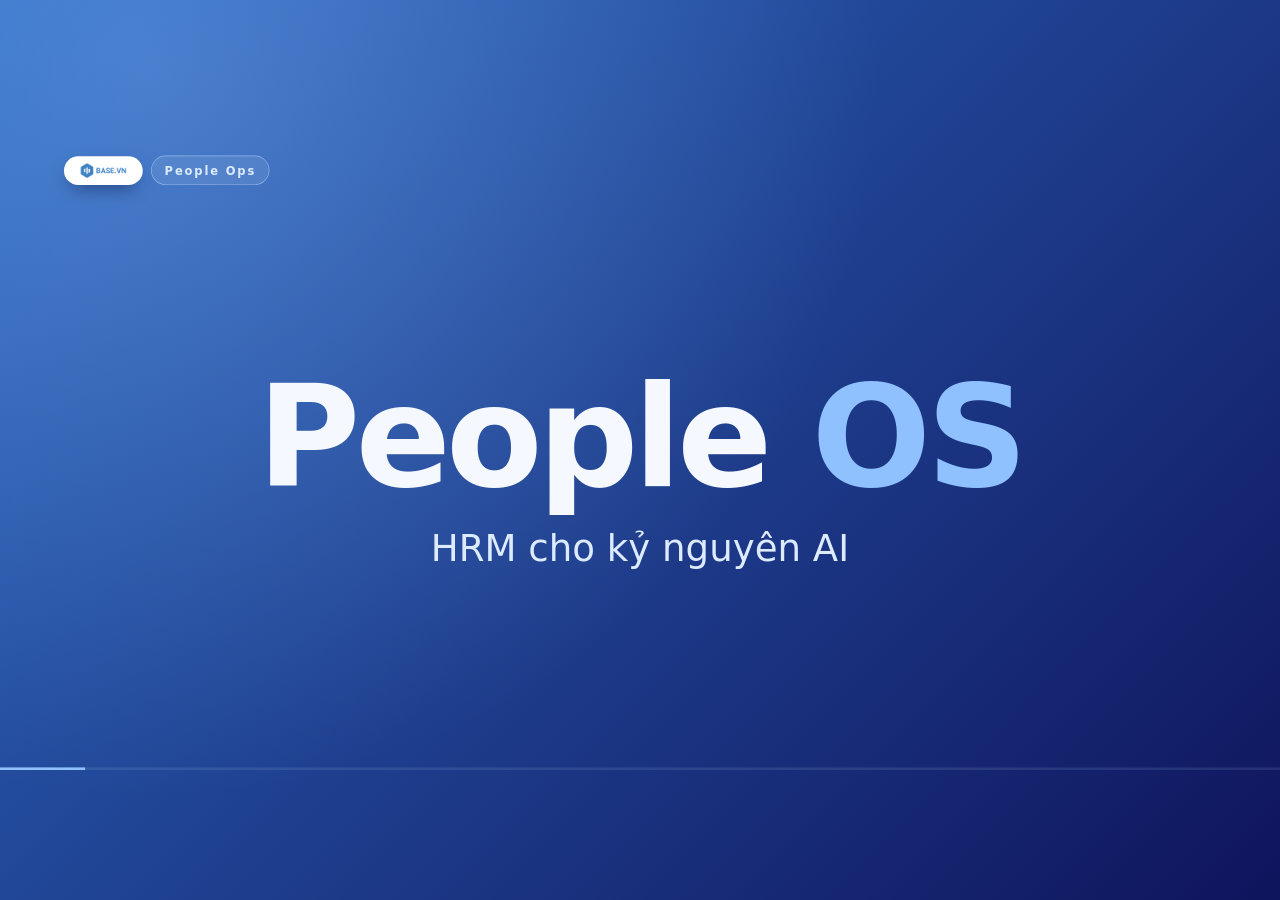
==== commit 8e261643: "finally" ====
--- a/index.html
+++ b/index.html
@@ -1,1383 +1,390 @@
-<!doctype html>
-<html lang="vi">
+<!DOCTYPE html>
+<html>
 <head>
-<meta charset="utf-8">
-<meta name="viewport" content="width=device-width, initial-scale=1">
-<title>People Ops cho kỷ nguyên AI</title>
-<style>
-/* ══ Chuẩn thương hiệu: canvas 2000×1000 · vùng an toàn 100px · gradient
-   #2e6bc2 → #0f145c · font Afacad. Style theo deck mẫu Work 2.0.
-   Mockup vẽ lại đúng màn hình THẬT trong hệ thống (Rework.com):
-   PositionDetail.tsx · Career Tracks Explore · Timesheet Schedule ·
-   Payroll Run · AI Copilot drawer. ══ */
-@font-face {
-  font-family: 'Afacad';
-  src: url('Afacad/Afacad-VariableFont_wght.ttf') format('truetype-variations');
-  font-weight: 400 700; font-style: normal; font-display: swap;
-}
-:root {
-  --blue-nhat: #2e6bc2; --blue-dam: #0f145c;
-  --white: #f5f9ff; --lead: #dcebff; --muted: #aac6ec; --dim: #7f9cca;
-  --accent: #8fc0ff; --agent: #5ee7ff; --human: #ffc46b;
-  --ok: #6ee7a8; --bad: #fca5a5;
-  --line: rgba(190, 220, 255, 0.28); --line-strong: rgba(190, 220, 255, 0.55);
-  --card: rgba(8, 16, 66, 0.34); --card-deep: rgba(5, 10, 45, 0.95);
-  /* App sáng — theo UI thật */
-  --m-bg: #f4f6fa; --m-card: #ffffff; --m-line: #e2e8f2;
-  --m-text: #17233c; --m-sub: #64748b; --m-tert: #94a3b8;
-  --m-blue: #2563eb; --m-green: #16a34a; --m-amber: #d97706;
-  --m-purple: #7c3aed; --m-red: #dc2626; --m-hover: #f1f5fb;
-  --ease: cubic-bezier(0.16, 1, 0.3, 1);
-}
-* { box-sizing: border-box; }
-html, body { height: 100%; margin: 0; }
-body {
-  background: var(--blue-dam); font-family: 'Afacad', 'Segoe UI', system-ui, sans-serif;
-  color: var(--white); overflow: hidden; -webkit-font-smoothing: antialiased; user-select: none;
-}
-#viewport { position: fixed; inset: 0; }
-#stage {
-  position: absolute; left: 50%; top: 50%; width: 2000px; height: 1000px; transform-origin: center;
-  background:
-    radial-gradient(circle at 12% 8%, rgba(140, 190, 255, 0.32) 0%, rgba(0,0,0,0) 46%),
-    linear-gradient(135deg, var(--blue-nhat) 0%, var(--blue-dam) 100%);
-  overflow: hidden;
-}
-.slide { position: absolute; inset: 0; padding: 100px; display: none; }
-.slide.active { display: grid; }
-
-#brand { position: absolute; left: 100px; top: 40px; z-index: 40; display: flex; align-items: center; gap: 13px; }
-#brand .pill { background: #fff; border-radius: 999px; padding: 9px 22px; display: flex; align-items: center; box-shadow: 0 12px 30px -12px rgba(4, 8, 40, 0.65); }
-#brand .pill img { height: 27px; display: block; }
-#brand .chip {
-  display: flex; align-items: center; height: 46px; padding: 0 20px;
-  border: 1px solid rgba(220, 238, 255, 0.5); border-radius: 999px; background: rgba(220, 238, 255, 0.1);
-  font-weight: 700; font-size: 18px; letter-spacing: 0.16em; color: var(--lead);
-}
-
-.kicker {
-  display: inline-flex; align-items: center; gap: 12px; font-size: 22px; font-weight: 600;
-  letter-spacing: 0.2em; text-transform: uppercase; color: var(--accent);
-}
-.kicker::before { content: ''; width: 9px; height: 9px; border-radius: 50%; background: var(--agent); box-shadow: 0 0 14px var(--agent); flex: 0 0 auto; }
-h1 { font-size: 60px; font-weight: 700; line-height: 1.04; letter-spacing: -0.03em; margin: 0; text-wrap: balance; }
-h1 b { font-weight: 700; color: var(--accent); }
-h1 .cy { color: var(--agent); }
-.lead { font-size: 32px; line-height: 1.32; color: var(--lead); margin: 0; text-wrap: pretty; }
-.lead b { color: var(--white); font-weight: 600; }
-.tone-human { color: var(--human); }
-.cap { font-size: 20px; color: var(--muted); text-align: center; margin: 10px 0 0; }
-.appic { display: block; flex: 0 0 auto; filter: drop-shadow(0 8px 14px rgba(3, 8, 35, 0.45)); }
-
-/* ── Camera zoom theo click ─────────────────────────────────────────── */
-.cam {
-  position: relative; overflow: hidden; border-radius: 18px;
-  border: 1px solid var(--line-strong); background: var(--m-bg);
-  box-shadow: 0 50px 120px -35px rgba(2, 6, 30, 0.9);
-}
-.cam-inner { position: absolute; inset: 0; transform-origin: 0 0; transition: transform 1.1s var(--ease); will-change: transform; backface-visibility: hidden; -webkit-font-smoothing: antialiased; }
-.cam-inner > img { display: block; width: 100%; height: 100%; object-fit: cover; object-position: top left; }
-
-.vals { display: grid; row-gap: 14px; align-content: center; }
-.val { background: var(--card); border: 1px solid var(--line); border-radius: 16px; padding: 18px 22px; display: grid; row-gap: 4px; }
-.val .tag { font-size: 15px; font-weight: 700; letter-spacing: 0.16em; text-transform: uppercase; color: var(--accent); }
-.val .t { font-size: 27px; font-weight: 700; line-height: 1.12; }
-.val .s { font-size: 19px; color: var(--muted); line-height: 1.32; }
-
-.agent-chip {
-  display: inline-flex; align-items: center; gap: 9px; padding: 8px 15px; border-radius: 999px;
-  border: 1px solid rgba(94, 231, 255, 0.5); background: rgba(94, 231, 255, 0.1);
-  font-size: 18px; font-weight: 600; color: var(--agent); white-space: nowrap; justify-self: start;
-}
-.agent-chip::before { content: ''; width: 8px; height: 8px; border-radius: 50%; background: var(--agent); box-shadow: 0 0 12px var(--agent); }
-
-.strip { display: flex; align-items: center; gap: 20px; padding: 15px 26px; background: var(--card); border: 1px solid var(--line); border-radius: 15px; }
-.strip .lb { font-size: 19px; font-weight: 700; letter-spacing: 0.14em; text-transform: uppercase; color: var(--dim); white-space: nowrap; }
-.strip .it { font-size: 22px; color: var(--lead); }
-.strip .it b { color: var(--white); }
-.strip .arr { color: var(--accent); font-size: 22px; }
-
-.svc-strip { display: flex; align-items: center; gap: 15px; padding: 10px 20px; background: var(--card); border: 1px solid var(--line); border-radius: 13px; justify-self: start; }
-.svc-strip .cell { font-size: 20px; color: var(--lead); }
-.svc-strip .core { font-weight: 700; color: var(--white); border: 1px solid var(--line-strong); border-radius: 8px; padding: 3px 13px; }
-.svc-strip .arr { color: var(--accent); font-size: 20px; }
-.svc-strip .rule { font-size: 17px; color: var(--dim); border-left: 1px solid var(--line); padding-left: 15px; }
-
-.dash line { stroke: var(--accent); stroke-width: 2.5; stroke-dasharray: 7 7; animation: dash 0.9s linear infinite; }
-.dash path { fill: var(--accent); }
-@keyframes dash { to { stroke-dashoffset: -28; } }
-@keyframes rise { from { opacity: 0; transform: translateY(26px); } to { opacity: 1; transform: none; } }
-.active .rise { animation: rise 0.7s var(--d, 0s) var(--ease) both; }
-[data-at] { opacity: 0; transform: translateY(24px); transition: opacity .55s var(--ease), transform .55s var(--ease); pointer-events: none; }
-[data-at].on { opacity: 1; transform: none; pointer-events: auto; }
-
-#bar-wrap { position: absolute; left: 0; right: 0; bottom: 0; height: 4px; background: rgba(190, 220, 255, 0.12); z-index: 50; }
-#bar { height: 100%; width: 0; background: var(--accent); transition: width .4s var(--ease); }
-#hud { position: absolute; right: 26px; bottom: 18px; font-size: 17px; color: var(--dim); z-index: 50; display: none; }
-#notes {
-  position: absolute; left: 40px; right: 40px; bottom: 40px; z-index: 60; display: none;
-  background: var(--card-deep); border: 1px solid var(--line); border-radius: 12px;
-  padding: 26px 34px; max-height: 400px; overflow: auto; font-size: 24px; line-height: 1.45;
-  color: var(--lead); white-space: pre-line; user-select: text;
-}
-.note { display: none; }
-
-/* ══ Cửa sổ app (mockup từ hệ thống) ══════════════════════════════════ */
-.win {
-  position: relative; background: var(--m-bg); color: var(--m-text);
-  border-radius: 18px; border: 1px solid var(--line-strong); overflow: hidden;
-  box-shadow: 0 50px 120px -35px rgba(2, 6, 30, 0.9);
-}
-.nav {
-  position: absolute; left: 0; right: 0; top: 0; height: 48px; background: #fff;
-  border-bottom: 1px solid var(--m-line); display: flex; align-items: center; gap: 14px; padding: 0 18px; z-index: 4;
-}
-.nav .logo { width: 26px; height: 26px; border-radius: 7px; background: var(--m-blue); display: grid; place-items: center; flex: 0 0 auto; }
-.nav .logo::after { content: ''; width: 12px; height: 12px; border-radius: 3px; background: #fff; }
-.nav b { font-size: 18px; }
-.nav .search {
-  margin: 0 auto; width: 340px; height: 30px; border: 1px solid var(--m-line); border-radius: 8px;
-  background: var(--m-bg); display: flex; align-items: center; gap: 8px; padding: 0 12px;
-  font-size: 14px; color: var(--m-tert);
-}
-.nav .search i { font-style: normal; margin-left: auto; font-size: 11px; border: 1px solid var(--m-line); border-radius: 4px; padding: 1px 5px; }
-.nav .dots { display: flex; gap: 10px; }
-.nav .dots span { width: 26px; height: 26px; border-radius: 50%; background: var(--m-hover); }
-.nav .dots .me { background: var(--m-blue); color: #fff; display: grid; place-items: center; font-size: 12px; font-weight: 700; }
-.win-body { position: absolute; inset: 48px 0 0 0; display: flex; }
-
-.side { width: 196px; background: #fff; border-right: 1px solid var(--m-line); padding: 12px 10px; display: grid; row-gap: 2px; align-content: start; flex: 0 0 auto; }
-.side .gh { font-size: 11px; font-weight: 700; letter-spacing: 0.08em; text-transform: uppercase; color: var(--m-tert); padding: 10px 8px 3px; }
-.side .it { display: flex; align-items: center; gap: 8px; font-size: 15px; color: #3b4a63; border-radius: 7px; padding: 6px 8px; }
-.side .it::before { content: ''; width: 14px; height: 14px; border-radius: 4px; border: 1.6px solid #9db1cc; flex: 0 0 auto; }
-.side .it.on { background: #e8f0fe; color: var(--m-blue); font-weight: 700; }
-.side .it.on::before { border-color: var(--m-blue); background: var(--m-blue); }
-.main { flex: 1 1 0; min-width: 0; position: relative; overflow: hidden; }
-.main-pad { position: absolute; inset: 0; padding: 16px 20px; overflow: hidden; }
-
-.mtool { display: flex; align-items: center; gap: 12px; font-size: 16px; color: var(--m-sub); margin-bottom: 12px; }
-.mtool b { color: var(--m-text); font-size: 18px; }
-.mtool .crumb { color: var(--m-tert); }
-.mtool .badge { font-size: 12px; font-weight: 700; border-radius: 999px; padding: 3px 10px; }
-.mtool .badge.pend { background: #fff7ed; color: var(--m-amber); border: 1px solid #fed7aa; }
-.mtool .toggle { margin-left: auto; display: flex; border: 1px solid var(--m-line); border-radius: 8px; overflow: hidden; font-size: 14px; }
-.mtool .toggle span { padding: 5px 14px; }
-.mtool .toggle .on { background: var(--m-blue); color: #fff; font-weight: 700; }
-.mtool .btn { font-size: 14px; font-weight: 700; border-radius: 8px; padding: 6px 14px; background: var(--m-blue); color: #fff; }
-.mtool .btn.ghost { background: #fff; color: var(--m-text); border: 1px solid var(--m-line); font-weight: 600; }
-
-.mcard { background: var(--m-card); border: 1px solid var(--m-line); border-radius: 12px; box-shadow: 0 6px 18px -12px rgba(23, 40, 77, 0.25); }
-
-/* Drawer AI Copilot — theo panel thật trong app */
-.drawer { width: 442px; flex: 0 0 auto; background: #fff; border-left: 1px solid var(--m-line); display: flex; flex-direction: column; position: relative; }
-.dr-head { height: 52px; border-bottom: 1px solid var(--m-line); display: flex; align-items: center; gap: 10px; padding: 0 16px; flex: 0 0 auto; }
-.spark { width: 30px; height: 30px; border-radius: 8px; background: linear-gradient(135deg, #8b5cf6, #6366f1); display: grid; place-items: center; color: #fff; font-size: 16px; flex: 0 0 auto; }
-.dr-head b { font-size: 18px; }
-.dr-head .wicons { margin-left: auto; display: flex; gap: 10px; color: var(--m-tert); font-size: 14px; }
-.dr-body { flex: 1 1 0; min-height: 0; overflow: hidden; padding: 14px 14px 8px; position: relative; }
-.chat-scroll { display: grid; row-gap: 11px; transition: transform 1s var(--ease); align-content: start; }
-.msg { display: flex; gap: 9px; max-width: 96%; }
-.msg.user { margin-left: auto; flex-direction: row-reverse; }
-.msg .mav { width: 30px; height: 30px; border-radius: 8px; flex: 0 0 auto; display: grid; place-items: center; background: linear-gradient(135deg, #8b5cf6, #6366f1); color: #fff; font-size: 13px; margin-top: 2px; }
-.msg.user .mav { background: var(--m-blue); border-radius: 50%; font-weight: 700; }
-.bub { border-radius: 13px; padding: 9px 13px; font-size: 17px; line-height: 1.32; }
-.msg.ai .bub { background: #f4f6fb; border: 1px solid var(--m-line); border-top-left-radius: 4px; }
-.msg.user .bub { background: var(--m-blue); color: #fff; border-top-right-radius: 4px; }
-.bub .small { display: block; font-size: 14px; color: var(--m-sub); margin-top: 4px; }
-.chipsvc {
-  display: inline-flex; align-items: center; gap: 6px; margin-top: 7px;
-  font-size: 11px; font-weight: 700; letter-spacing: 0.07em; text-transform: uppercase;
-  color: #6d28d9; background: #f3e8ff; border: 1px solid #d8b4fe; border-radius: 999px; padding: 3px 10px;
-}
-.chipsvc::before { content: '⚙'; }
-.mbtns { display: flex; gap: 8px; margin-top: 8px; }
-.mbtn { font-size: 14px; font-weight: 700; border-radius: 8px; padding: 6px 13px; background: var(--m-blue); color: #fff; }
-.mbtn.ghost { background: #fff; color: var(--m-blue); border: 1px solid #bfd7f5; }
-.pipe { display: grid; row-gap: 4px; margin-top: 7px; }
-.pipe .pi { font-size: 15px; display: flex; gap: 7px; align-items: center; }
-.pipe .pi::before { content: '✓'; color: var(--m-green); font-weight: 700; }
-.dr-input { flex: 0 0 auto; border-top: 1px solid var(--m-line); padding: 10px 14px 12px; }
-.dr-input .box { border: 1.5px solid #c7d7f0; border-radius: 10px; padding: 9px 12px; font-size: 15px; color: var(--m-tert); display: flex; align-items: center; gap: 8px; }
-.dr-input .box i { font-style: normal; margin-left: auto; width: 24px; height: 24px; border-radius: 6px; background: linear-gradient(135deg, #8b5cf6, #6366f1); color: #fff; display: grid; place-items: center; font-size: 12px; }
-
-/* Nội dung main đổi theo bước */
-.swap { position: absolute; inset: 0; display: grid; }
-.swap > * { grid-area: 1 / 1; }
-.swap [data-at] { transform: scale(0.82); }
-.swap [data-at].on { transform: scale(1); }
-
-/* ── Position Detail (theo PositionDetail.tsx) ───────────────────────── */
-.pd { position: absolute; z-index: 6; width: 620px; background: #fff; color: var(--m-text);
-  border-radius: 14px; border: 1px solid var(--m-line); overflow: hidden;
-  box-shadow: 0 40px 90px -20px rgba(2, 6, 30, 0.7), 0 0 0 1px rgba(94,231,255,.35), 0 0 36px rgba(94,231,255,.25); }
-.pd .top { padding: 12px 18px 0; }
-.pd .back { font-size: 13px; color: var(--m-sub); }
-.pd h2 { margin: 4px 0 2px; font-size: 24px; font-weight: 700; display: flex; align-items: center; gap: 10px; }
-.pd h2 .abadge { font-size: 11px; font-weight: 700; letter-spacing: 0.08em; color: #0e7490; background: #ecfeff; border: 1px solid #67e8f9; border-radius: 999px; padding: 2px 9px; }
-.pd .code { font-size: 13px; color: var(--m-tert); }
-.pd .tabs { display: flex; gap: 2px; margin-top: 8px; border-bottom: 1px solid var(--m-line); }
-.pd .tabs span { font-size: 14px; padding: 7px 13px; color: var(--m-sub); }
-.pd .tabs .on { color: var(--m-blue); font-weight: 700; border-bottom: 2px solid var(--m-blue); }
-.pd .stats { display: grid; grid-template-columns: repeat(4, 1fr); border-bottom: 1px solid var(--m-line); }
-.pd .stats > div { padding: 10px 18px; border-right: 1px solid var(--m-line); }
-.pd .stats > div:last-child { border-right: 0; }
-.pd .stats .k { font-size: 11px; font-weight: 700; letter-spacing: 0.06em; text-transform: uppercase; color: var(--m-tert); }
-.pd .stats .v { font-size: 20px; font-weight: 700; }
-.pd .stats .v.g { color: var(--m-green); }
-.pd .sec { padding: 10px 18px 12px; border-bottom: 1px solid var(--m-line); }
-.pd .sec:last-child { border-bottom: 0; }
-.pd .sh2 { font-size: 12px; font-weight: 700; letter-spacing: 0.05em; text-transform: uppercase; color: var(--m-sub); margin-bottom: 5px; }
-.pd .sec p { margin: 0; font-size: 16px; line-height: 1.4; }
-.pd .meta { display: grid; grid-template-columns: 1fr 1fr; gap: 4px 16px; font-size: 15px; }
-.pd .meta span b { color: var(--m-sub); font-weight: 600; margin-right: 6px; }
-.pd .svcrow { display: flex; gap: 7px; flex-wrap: wrap; }
-.pd .svcrow i { font-style: normal; font-size: 14px; font-weight: 600; border: 1px solid #bfdbfe; background: #eff6ff; color: #1d4ed8; border-radius: 999px; padding: 3px 11px; }
-
-/* Node sơ đồ tổ chức (đúng style node thật: card trắng, thanh màu trên, avatar, chip) */
-.orgnode {
-  position: absolute; width: 236px; background: #fff; border: 1px solid #e3e9f4; border-radius: 10px;
-  padding: 13px 10px 10px; display: grid; justify-items: center; row-gap: 3px; text-align: center;
-  box-shadow: 0 10px 30px -12px rgba(23, 40, 77, 0.4); border-top: 4px solid #0891b2;
-}
-.orgnode .av { width: 40px; height: 40px; border-radius: 50%; display: grid; place-items: center; background: linear-gradient(135deg, #06b6d4, #0e7490); color: #fff; font-weight: 700; }
-.orgnode .nm { font-size: 18px; font-weight: 700; color: var(--m-text); line-height: 1.1; }
-.orgnode .sb { font-size: 13px; color: var(--m-sub); }
-.orgnode .bd { font-size: 10px; font-weight: 700; letter-spacing: 0.1em; color: #0891b2; border: 1px solid #a5f3fc; background: #ecfeff; border-radius: 999px; padding: 2px 8px; margin-top: 2px; }
-.orgline { position: absolute; border-left: 2px solid #b6cdea; }
-
-/* ── Career Tracks · Explore (đúng màn thật) ─────────────────────────── */
-.canvas { position: absolute; inset: 0; background: #fafbfe; background-image: radial-gradient(#e4eaf5 1.1px, transparent 1.1px); background-size: 22px 22px; }
-.cnode {
-  position: absolute; width: 178px; background: #fff; border: 1.5px solid #e2e8f2; border-radius: 9px;
-  padding: 8px 10px; box-shadow: 0 4px 14px -8px rgba(23, 40, 77, 0.3); font-size: 13px;
-}
-.cnode .lv { display: inline-grid; place-items: center; width: 22px; height: 22px; border-radius: 6px; background: #eef2ff; color: #4f46e5; font-weight: 700; font-size: 11px; margin-right: 6px; }
-.cnode .cn { font-weight: 700; font-size: 14px; }
-.cnode .cs { color: var(--m-tert); font-size: 12px; margin-top: 1px; }
-.cnode .open { float: right; font-size: 11px; font-style: italic; color: var(--m-tert); }
-.cnode.sel { border-color: #f59e0b; background: #fffbeb; box-shadow: 0 0 0 3px rgba(245, 158, 11, 0.18); }
-.cnode.sel .lv { background: #fef3c7; color: #b45309; }
-.cnode .epav { float: right; width: 20px; height: 20px; border-radius: 50%; background: #2563eb; color: #fff; font-size: 10px; font-weight: 700; display: grid; place-items: center; }
-.echip { position: absolute; font-size: 11px; font-weight: 600; color: #1d4ed8; background: #eff6ff; border: 1px solid #bfdbfe; border-radius: 999px; padding: 2px 9px; z-index: 2; }
-.edge { position: absolute; height: 2px; background: #c3d4ee; z-index: 1; }
-.insp { position: absolute; right: 0; top: 0; bottom: 0; width: 316px; background: #fff; border-left: 1px solid var(--m-line); padding: 14px 16px; overflow: hidden; }
-.insp .rl { display: flex; align-items: center; gap: 8px; }
-.insp .rl .lv { width: 26px; height: 26px; border-radius: 7px; background: #fef3c7; color: #b45309; font-weight: 700; font-size: 12px; display: grid; place-items: center; }
-.insp .rn { font-size: 18px; font-weight: 700; }
-.insp .rs { font-size: 12px; color: var(--m-tert); margin: 1px 0 10px; }
-.insp .sh2 { font-size: 11px; font-weight: 700; letter-spacing: 0.06em; text-transform: uppercase; color: var(--m-sub); margin: 12px 0 6px; }
-.insp .person { display: flex; align-items: center; gap: 9px; font-size: 14px; }
-.insp .person .pav { width: 26px; height: 26px; border-radius: 50%; background: #2563eb; color: #fff; font-size: 11px; font-weight: 700; display: grid; place-items: center; }
-.insp .person b { font-weight: 700; }
-.insp .person span { color: var(--m-sub); }
-.insp .np { border: 1px solid var(--m-line); border-radius: 10px; padding: 10px 12px; }
-.insp .np .nh { display: flex; align-items: center; gap: 7px; font-size: 14px; font-weight: 700; }
-.insp .np .nh .m2 { margin-left: auto; font-size: 10px; font-weight: 700; background: #eef2ff; color: #4f46e5; border-radius: 5px; padding: 2px 6px; }
-.insp .req { font-size: 13.5px; line-height: 1.35; margin-top: 5px; color: #334155; display: flex; gap: 7px; }
-.insp .req::before { content: '○'; color: var(--m-amber); font-size: 11px; margin-top: 2px; }
-.insp .req.done::before { content: '●'; color: var(--m-green); }
-.insp .comp { display: grid; grid-template-columns: 1fr auto; font-size: 13.5px; padding: 5px 0; border-bottom: 1px solid #f0f4fa; align-items: center; }
-.insp .comp i { font-style: normal; font-size: 11px; font-weight: 700; border-radius: 999px; padding: 2px 9px; }
-.insp .comp i.met { color: #15803d; background: #dcfce7; }
-.insp .comp i.gap { color: #b45309; background: #fef3c7; }
-
-/* ── Timesheet Schedule (đúng màn thật) ──────────────────────────────── */
-.tsbar { display: flex; align-items: center; gap: 14px; font-size: 14px; color: var(--m-sub); background: #fff; border: 1px solid var(--m-line); border-radius: 9px; padding: 7px 13px; margin-bottom: 10px; }
-.tsbar b { color: var(--m-text); }
-.tsbar .d { display: inline-flex; align-items: center; gap: 5px; }
-.tsbar .d::before { content: ''; width: 8px; height: 8px; border-radius: 50%; }
-.tsbar .d.red::before { background: var(--m-red); } .tsbar .d.or::before { background: var(--m-amber); }
-.tsbar .right { margin-left: auto; display: flex; gap: 8px; align-items: center; }
-.tsbar .right .mini { border: 1px solid var(--m-line); border-radius: 7px; padding: 3px 10px; font-size: 13px; }
-.tsbar .right .cta { background: var(--m-blue); color: #fff; border-radius: 7px; padding: 4px 12px; font-size: 13px; font-weight: 700; }
-.covrow { display: grid; grid-template-columns: 200px repeat(6, 1fr); gap: 6px; margin-bottom: 6px; }
-.covrow .lbl { font-size: 12px; font-weight: 700; color: var(--m-tert); display: flex; align-items: center; text-transform: uppercase; letter-spacing: 0.05em; }
-.covc { border-radius: 8px; padding: 5px 7px 4px; font-size: 12.5px; line-height: 1.25; text-align: center; font-weight: 600; }
-.covc .d { display: block; font-size: 11.5px; font-weight: 700; opacity: 0.85; }
-.covc.ok { background: #dcfce7; color: #15803d; border: 1px solid #86efac; }
-.covc.bad { background: #fee2e2; color: #b91c1c; border: 1px solid #fca5a5; }
-.grid { display: grid; grid-template-columns: 200px repeat(6, 1fr); gap: 6px; align-content: start; }
-.grid .dh { font-size: 12px; font-weight: 700; color: var(--m-sub); text-align: center; text-transform: uppercase; }
-.grid .dh b { display: block; font-size: 15px; color: var(--m-text); }
-.emp { display: flex; align-items: center; gap: 8px; background: #fff; border: 1px solid var(--m-line); border-radius: 8px; padding: 4px 8px; }
-.emp .ea { width: 27px; height: 27px; border-radius: 50%; color: #fff; display: grid; place-items: center; font-size: 11px; font-weight: 700; flex: 0 0 auto; }
-.emp .en { font-size: 13.5px; font-weight: 700; line-height: 1.05; }
-.emp .ek { font-size: 11px; color: var(--m-sub); }
-.sh { border-radius: 7px; font-size: 12px; font-weight: 700; color: #fff; display: grid; place-items: center; padding: 7px 2px; border: 1px dashed rgba(255,255,255,0.55); }
-.sh.s1 { background: var(--m-green); } .sh.s2 { background: var(--m-blue); }
-.sh.s3 { background: var(--m-amber); } .sh.s4 { background: var(--m-purple); }
-.sh.gap { background: #fff; border: 1.5px dashed #fca5a5; color: var(--m-red); }
-.sh.viol { outline: 3px solid var(--m-red); outline-offset: -1px; }
-.sh.off { background: #eef2f8; color: var(--m-sub); border: 1px solid var(--m-line); }
-.legend2 { display: flex; gap: 14px; font-size: 12px; color: var(--m-sub); margin-top: 8px; align-items: center; }
-.legend2 .k { display: inline-flex; align-items: center; gap: 5px; }
-.legend2 .k i { width: 11px; height: 11px; border-radius: 3px; }
-
-/* Panel chú giải tối (overlay trên cam) */
-.panel {
-  position: absolute; z-index: 5; background: var(--card-deep);
-  border: 1px solid var(--line-strong); border-radius: 16px; padding: 17px 21px;
-  display: grid; row-gap: 8px; box-shadow: 0 26px 70px -18px rgba(2, 6, 30, 0.95);
-}
-.panel .h { font-size: 19px; font-weight: 700; color: var(--accent); text-transform: uppercase; letter-spacing: 0.07em; }
-.panel .r { font-size: 18px; color: var(--lead); display: flex; gap: 9px; line-height: 1.35; }
-.panel .r::before { content: '·'; color: var(--accent); }
-.panel .r b { color: var(--white); }
-.panel .rr { font-size: 16px; padding: 7px 11px; border-left: 3px solid var(--bad); background: rgba(252, 165, 165, 0.1); border-radius: 4px; color: var(--lead); }
-.panel .rr code { font-family: inherit; color: var(--bad); font-size: 13px; display: block; }
-.panel.cyan { border-color: var(--agent); box-shadow: 0 26px 70px -18px rgba(2, 6, 30, 0.95), 0 0 36px rgba(94, 231, 255, 0.25); }
-
-/* Card cấu hình / popover kiểu app thật (overlay sáng trên cam) */
-.appcard {
-  position: absolute; z-index: 6; background: #fff; border: 1px solid var(--m-line); border-radius: 12px;
-  box-shadow: 0 30px 80px -20px rgba(2, 6, 30, 0.75); overflow: hidden; color: var(--m-text);
-}
-.appcard .ach { display: flex; align-items: center; gap: 9px; padding: 11px 15px; border-bottom: 1px solid var(--m-line); font-size: 16px; font-weight: 700; }
-.appcard .ach .tag { margin-left: auto; font-size: 11px; font-weight: 700; letter-spacing: .06em; text-transform: uppercase; color: var(--m-blue); background: #e8f0fe; border-radius: 999px; padding: 3px 9px; }
-.appcard .acb { padding: 12px 15px; display: grid; row-gap: 9px; }
-.arow { display: flex; align-items: center; gap: 10px; font-size: 15px; color: var(--m-text); }
-.arow .lab { flex: 1 1 auto; }
-.arow .num { font-weight: 700; font-size: 15px; background: var(--m-hover); border: 1px solid var(--m-line); border-radius: 7px; padding: 2px 10px; }
-.arow .sw { width: 34px; height: 19px; border-radius: 999px; background: var(--m-blue); position: relative; flex: 0 0 auto; }
-.arow .sw::after { content: ''; position: absolute; right: 2px; top: 2px; width: 15px; height: 15px; border-radius: 50%; background: #fff; }
-.arow.bad { color: var(--m-red); font-weight: 700; }
-.erow { display: flex; align-items: center; gap: 10px; font-size: 15px; }
-.erow .ea2 { width: 27px; height: 27px; border-radius: 50%; color: #fff; font-size: 12px; font-weight: 700; display: grid; place-items: center; flex: 0 0 auto; }
-.erow .role { margin-left: auto; font-size: 13px; color: var(--m-sub); }
-.appcard .why { font-size: 15px; line-height: 1.4; color: var(--m-text); display: flex; gap: 8px; }
-.appcard .why::before { content: '✓'; color: var(--m-green); font-weight: 700; }
-.appcard.cal .ach { font-size: 13.5px; padding: 9px 12px; }
-.appcard.cal .ach .tag { font-size: 9.5px; padding: 2px 7px; }
-.appcard.cal .acb { padding: 10px 12px; row-gap: 7px; }
-.appcard.cal .arow, .appcard.cal .erow, .appcard.cal .why { font-size: 12.5px; }
-.appcard.cal .arow .num { font-size: 12.5px; padding: 1px 8px; }
-.appcard.cal .erow .ea2 { width: 22px; height: 22px; font-size: 10px; }
-.appcard.cal .erow .role { font-size: 11px; }
-.appcard.cal .why { line-height: 1.3; }
-.cnum { width: 20px; height: 20px; border-radius: 50%; background: var(--agent); color: #04212b; font-style: normal; font-size: 12px; font-weight: 700; display: grid; place-items: center; flex: 0 0 auto; }
-
-/* ── Schedule app · dựng theo màn thật (teal) ───────────────────────── */
-.ws2 { position: absolute; left: 0; top: 0; width: 2660px; height: 1200px; transform: scale(0.5); transform-origin: 0 0; white-space: nowrap; display: flex; background: #f6f8fa; color: #1b2436; font-size: 24px; }
-.ws2-side { width: 392px; flex: 0 0 auto; background: #0d1626; display: flex; flex-direction: column; padding: 24px 20px 20px; row-gap: 4px; }
-.ws2-side .brand { display: flex; align-items: center; gap: 18px; padding: 4px 12px 28px; }
-.ws2-side .brand i { width: 48px; height: 48px; border-radius: 14px; background: #14b8a6; display: grid; place-items: center; font-style: normal; font-size: 26px; color: #06231f; }
-.ws2-side .brand b { color: #fff; font-size: 30px; }
-.ws2-side .lb { font-size: 19px; font-weight: 700; letter-spacing: .1em; color: #64748b; padding: 24px 16px 8px; }
-.ws2-side .si { display: flex; align-items: center; gap: 16px; padding: 12px 18px; border-radius: 16px; color: #cbd5e1; font-size: 25px; }
-.ws2-side .si .dt { width: 14px; height: 14px; border-radius: 50%; background: #14b8a6; flex: 0 0 auto; }
-.ws2-side .si .bg { margin-left: auto; font-size: 21px; color: #94a3b8; }
-.ws2-side .si.on { background: #d7f2ed; color: #0b3b35; font-weight: 700; }
-.ws2-side .si.on .dt { background: #0d9488; }
-.ws2-side .foot { margin-top: auto; display: flex; align-items: center; gap: 18px; padding: 20px 12px 0; border-top: 2px solid #1e293b; color: #94a3b8; font-size: 22px; }
-.ws2-side .foot i { width: 44px; height: 44px; border-radius: 12px; background: #dc2626; color: #fff; font-style: normal; font-weight: 700; display: grid; place-items: center; font-size: 22px; }
-.ws2-side .foot b { display: block; color: #e2e8f0; font-size: 24px; }
-.ws2-main { flex: 1 1 0; min-width: 0; display: flex; flex-direction: column; }
-.ws2-top { height: 68px; flex: 0 0 auto; background: #fff; border-bottom: 2px solid #e6eaf0; display: flex; align-items: center; gap: 24px; padding: 0 28px; }
-.ws2-top .wsn { font-weight: 700; color: #475569; font-size: 25px; }
-.ws2-top .sr { margin: 0 auto; width: 580px; height: 44px; border: 2px solid #e6eaf0; border-radius: 14px; background: #f8fafc; display: flex; align-items: center; gap: 14px; padding: 0 18px; color: #94a3b8; font-size: 23px; }
-.ws2-top .sr b { margin-left: auto; font-size: 19px; background: #eef2f7; border-radius: 8px; padding: 2px 10px; color: #64748b; }
-.ws2-top .av { width: 44px; height: 44px; border-radius: 50%; background: #0d9488; color: #fff; font-size: 20px; font-weight: 700; display: grid; place-items: center; }
-.ws2-hd { display: flex; align-items: center; gap: 20px; padding: 22px 28px 16px; }
-.ws2-hd h4 { font-size: 34px; font-weight: 700; }
-.ws2-hd .pill { font-size: 21px; font-weight: 700; color: #0b6d62; background: #d7f2ed; border-radius: 1998px; padding: 6px 18px; }
-.ws2-hd .mn { display: flex; align-items: center; gap: 18px; color: #334155; font-size: 26px; font-weight: 700; }
-.ws2-hd .mn s { text-decoration: none; color: #94a3b8; }
-.ws2-btn { font-size: 23px; font-weight: 700; border-radius: 16px; padding: 10px 22px; border: 2px solid #e6eaf0; background: #fff; color: #334155; display: inline-flex; align-items: center; gap: 12px; }
-.ws2-btn.pri { background: #0d9488; border-color: #0d9488; color: #fff; }
-.ws2-btn.out { border-color: #99d9d1; color: #0b6d62; }
-.ws2-btn.out b { background: #0d9488; color: #fff; border-radius: 1998px; padding: 0 10px; font-size: 20px; }
-.ws2-stat { margin: 0 28px; background: #fff; border: 2px solid #e6eaf0; border-radius: 18px; padding: 14px 24px; display: flex; align-items: center; gap: 28px; font-size: 23px; color: #64748b; }
-.ws2-stat .bar { width: 104px; height: 12px; border-radius: 8px; background: #e6eaf0; position: relative; }
-.ws2-stat .bar::after { content: ''; position: absolute; inset: 0 17% 0 0; border-radius: 8px; background: #0d9488; }
-.ws2-stat b { color: #1b2436; }
-.ws2-stat .dot { display: inline-flex; align-items: center; gap: 10px; }
-.ws2-stat .dot::before { content: ''; width: 14px; height: 14px; border-radius: 50%; background: #f59e0b; }
-.ws2-stat .crit { display: inline-flex; align-items: center; gap: 10px; border: 2px solid #fca5a5; border-radius: 1998px; padding: 4px 18px; color: #b91c1c; font-weight: 700; }
-.ws2-stat .crit::before { content: ''; width: 14px; height: 14px; border-radius: 50%; background: #dc2626; }
-.ws2-stat .rt { margin-left: auto; }
-.ws2-show { display: flex; align-items: center; gap: 18px; padding: 16px 28px 12px; font-size: 22px; color: #64748b; }
-.ws2-show .chip { background: #fff; border: 2px solid #e6eaf0; border-radius: 14px; padding: 6px 18px; font-weight: 700; color: #334155; }
-.ws2-show .rt { margin-left: auto; }
-.ws2-grid { flex: 1 1 0; min-height: 0; margin: 0 28px; background: #fff; border: 2px solid #e6eaf0; border-radius: 20px; overflow: hidden; display: flex; flex-direction: column; }
-.ws2-row { display: grid; grid-template-columns: 356px repeat(6, 1fr); border-bottom: 2px solid #eef1f5; }
-.ws2-row.dhead > * { padding: 12px 8px; text-align: center; font-size: 22px; font-weight: 700; color: #64748b; border-left: 2px solid #eef1f5; }
-.ws2-row.dhead > *:first-child { text-align: left; padding-left: 24px; font-size: 19px; letter-spacing: .09em; color: #94a3b8; border-left: 0; }
-.ws2-row.dhead .dn { display: block; font-size: 28px; color: #1b2436; }
-.ws2-row.dhead .tdy { background: #f0faf8; box-shadow: inset 0 4px 0 #0d9488; }
-.ws2-row.cov > * { padding: 10px 12px; border-left: 2px solid #eef1f5; font-size: 20px; line-height: 1.25; font-weight: 600; text-align: center; }
-.ws2-row.cov > *:first-child { border-left: 0; text-align: left; padding-left: 24px; font-size: 19px; letter-spacing: .07em; color: #94a3b8; font-weight: 700; display: flex; align-items: center; }
-.ws2-row.cov .cok { color: #0b6d62; background: #eafaf6; }
-.ws2-row.cov .cbad { color: #b91c1c; background: #fdeeee; }
-.ws2-row.cov s { display: block; text-decoration: none; font-weight: 700; }
-.ws2-emp { display: flex; align-items: center; gap: 16px; padding: 14px 20px 14px 24px; position: relative; }
-.ws2-emp.iss::before { content: ''; position: absolute; left: 0; top: 12px; bottom: 12px; width: 6px; border-radius: 0 6px 6px 0; background: #6b8afd; }
-.ws2-emp .ea { width: 48px; height: 48px; border-radius: 50%; color: #fff; font-size: 20px; font-weight: 700; display: grid; place-items: center; flex: 0 0 auto; }
-.ws2-emp .nm { font-size: 24px; font-weight: 700; display: flex; align-items: center; gap: 10px; }
-.ws2-emp .nm em { width: 10px; height: 10px; border-radius: 50%; background: #dc2626; }
-.ws2-emp .rl { font-size: 20px; color: #94a3b8; }
-.ws2-emp .hr { font-size: 20px; font-weight: 700; color: #64748b; }
-.ws2-cell { border-left: 2px solid #eef1f5; padding: 12px 10px; display: grid; align-content: center; }
-.ws2-cell.tdy { background: #f8fdfc; }
-.ws2-cell.viol { background: #fdeeee; box-shadow: inset 0 0 0 3px #ef4444; }
-.ws2-sh { border-radius: 12px; font-size: 21px; font-weight: 700; color: #fff; text-align: center; padding: 8px 4px; min-height: 40px; line-height: 24px; }
-.ws2-sh.k1 { background: #45ada0; } .ws2-sh.k2 { background: #6b8afd; }
-.ws2-sh.k3 { background: #2b7f77; } .ws2-sh.k4 { background: #8b78e8; }
-.ws2-sh.open { background: #fff7ed; border: 2px solid #fcd9a4; color: #b45309; }
-.ws2-sh.gap { background: repeating-linear-gradient(135deg, #fff, #fff 8px, #f1f5f9 8px, #f1f5f9 16px); border: 2px dashed #cbd5e1; color: #64748b; }
-.ws2-sh.off { background: #f4f6f9; color: #94a3b8; }
-.ws2-leg { display: flex; align-items: center; gap: 26px; padding: 14px 28px 18px; font-size: 21px; color: #64748b; }
-.ws2-leg .k { display: inline-flex; align-items: center; gap: 10px; font-weight: 700; color: #475569; }
-.ws2-leg .k i { width: 22px; height: 22px; border-radius: 6px; }
-.ws2-leg .rt { margin-left: auto; color: #94a3b8; }
-.ws2-ai { width: 464px; flex: 0 0 auto; background: #faf8ff; border-left: 2px solid #e9e2fb; display: flex; flex-direction: column; row-gap: 16px; padding: 20px; overflow: hidden; }
-.ws2-ai .aichip { align-self: flex-end; display: inline-flex; align-items: center; gap: 10px; font-size: 20px; font-weight: 700; color: #6d28d9; background: #fff; border: 2px solid #d8c9fb; border-radius: 1998px; padding: 6px 18px; }
-.aic { background: #fff; border: 2px solid #e9e2fb; border-radius: 20px; padding: 18px 20px; }
-.aic.hd { display: flex; align-items: center; gap: 16px; }
-.aic.hd i { width: 44px; height: 44px; border-radius: 14px; background: linear-gradient(135deg, #8b5cf6, #6d28d9); color: #fff; font-style: normal; font-size: 22px; display: grid; place-items: center; flex: 0 0 auto; }
-.aic.hd b { display: block; font-size: 25px; color: #4c1d95; }
-.aic.hd s { display: block; text-decoration: none; font-size: 20px; color: #7c6bab; }
-.aic.hd em { margin-left: auto; color: #a78bfa; font-style: normal; }
-.aic .sum { font-size: 22px; line-height: 1.35; color: #3b2d63; }
-.aic .sum b { color: #6d28d9; }
-.aic .meta { display: flex; gap: 20px; margin-top: 12px; font-size: 19px; color: #7c6bab; }
-.aic .meta span { display: inline-flex; align-items: center; gap: 8px; }
-.aic .meta span::before { content: ''; width: 12px; height: 12px; border-radius: 50%; background: #f59e0b; }
-.aic .meta span.r::before { background: #dc2626; }
-.aic .ih { display: flex; align-items: center; gap: 12px; font-size: 19px; font-weight: 700; letter-spacing: .08em; color: #7c6bab; margin-bottom: 12px; }
-.aic .ih b { margin-left: auto; background: #f3edff; border-radius: 1998px; padding: 2px 14px; color: #6d28d9; }
-.airow { display: flex; align-items: center; gap: 14px; font-size: 21px; color: #6b7280; padding: 10px 0; border-top: 2px solid #f3f0fb; }
-.airow:first-of-type { border-top: 0; }
-.airow::before { content: ''; width: 14px; height: 14px; border-radius: 50%; background: #f59e0b; flex: 0 0 auto; }
-.airow.r::before { background: #dc2626; } .airow.t::before { background: #0d9488; }
-.airow b { color: #1f2937; }
-.airow a { margin-left: auto; color: #6d28d9; font-weight: 700; text-decoration: none; white-space: nowrap; }
-.aifix { background: linear-gradient(135deg, #7c3aed, #6d28d9); color: #fff; border-radius: 20px; padding: 20px; display: flex; align-items: center; gap: 16px; font-size: 22px; }
-.aifix i { width: 40px; height: 40px; border-radius: 50%; background: rgba(255,255,255,.22); display: grid; place-items: center; font-style: normal; font-size: 22px; flex: 0 0 auto; }
-.aifix b { font-size: 24px; }
-.aifix em { margin-left: auto; font-style: normal; }
-.ws2-ai .oc { font-size: 19px; font-weight: 700; letter-spacing: .1em; color: #8b7bbd; }
-.aiact { background: #fff; border: 2px solid #e9e2fb; border-radius: 18px; padding: 14px 18px; display: flex; align-items: center; gap: 16px; font-size: 21px; color: #6b7280; }
-.aiact i { width: 40px; height: 40px; border-radius: 12px; background: #f3edff; color: #6d28d9; font-style: normal; font-size: 20px; display: grid; place-items: center; flex: 0 0 auto; }
-.aiact b { color: #1f2937; font-size: 22px; }
-.aiact span.n { margin-left: auto; background: #f3edff; color: #6d28d9; border-radius: 12px; padding: 2px 12px; font-weight: 700; font-size: 19px; }
-.ws2-ai .ask { margin-top: auto; display: flex; align-items: center; gap: 14px; background: #f3edff; border: 2px solid #ddd0fb; border-radius: 18px; padding: 14px 18px; font-size: 21px; color: #8b7bbd; }
-.ws2-ai .ask i { margin-left: auto; width: 40px; height: 40px; border-radius: 12px; background: linear-gradient(135deg, #8b5cf6, #6d28d9); color: #fff; font-style: normal; display: grid; place-items: center; font-size: 20px; }
-.ws2-ai, .ws2-ai * { white-space: normal; }
-.ws2-ai .aic, .ws2-ai .aiact, .ws2-ai .aifix, .ws2-ai .ask { min-width: 0; }
-.aic.hd span, .aiact span, .aifix span { min-width: 0; overflow: hidden; }
-.aic.hd b, .aic.hd s, .aiact b { overflow: hidden; text-overflow: ellipsis; }
-.airow { flex-wrap: wrap; row-gap: 2px; }
-.airow b { white-space: nowrap; }
-.airow a { white-space: nowrap; }
-.aiact { align-items: flex-start; }
-.aiact b { display: block; }
-.aiact span.n { white-space: nowrap; align-self: center; }
-.ws2-issue { position: absolute; z-index: 7; width: 300px; background: #fff; border: 1px solid #e6eaf0; border-radius: 11px; box-shadow: 0 30px 70px -20px rgba(15, 23, 42, .45); overflow: hidden; color: #1b2436; }
-.ws2-issue .ih { display: flex; align-items: baseline; gap: 7px; padding: 9px 12px; border-bottom: 1px solid #eef1f5; font-size: 13px; font-weight: 700; }
-.ws2-issue .ih span { margin-left: auto; font-size: 9.5px; font-weight: 600; color: #94a3b8; }
-.ws2-issue .sec { font-size: 9.5px; font-weight: 700; letter-spacing: .09em; padding: 7px 12px 3px; display: flex; align-items: center; gap: 6px; }
-.ws2-issue .sec b { border-radius: 999px; padding: 0 6px; font-size: 9.5px; }
-.ws2-issue .sec.c { color: #b91c1c; } .ws2-issue .sec.c b { background: #fdeeee; }
-.ws2-issue .sec.w { color: #b45309; } .ws2-issue .sec.w b { background: #fff7ed; }
-.ws2-issue .sec.g { color: #0b6d62; } .ws2-issue .sec.g b { background: #eafaf6; }
-.ws2-issue .it2 { padding: 4px 12px 9px; border-bottom: 1px solid #f4f6f9; }
-.ws2-issue .it2.c { background: #fef8f8; }
-.ws2-issue .it2 .t { font-size: 11.5px; font-weight: 700; }
-.ws2-issue .it2 .s { font-size: 10px; color: #64748b; margin-top: 2px; line-height: 1.3; }
-.ws2-issue .it2 .b { display: flex; gap: 6px; margin-top: 6px; }
-.ws2-issue .it2 .b span { font-size: 10px; font-weight: 700; border-radius: 6px; padding: 3px 9px; border: 1px solid #e6eaf0; color: #475569; }
-.ws2-issue .it2 .b span.pri { background: #0d9488; border-color: #0d9488; color: #fff; }
-.ws2-issue .ft { padding: 7px 12px; font-size: 9.5px; color: #94a3b8; background: #fafbfd; }
-
-/* ── Payroll Run (đúng màn thật) ─────────────────────────────────────── */
-.prun-steps { display: flex; align-items: center; gap: 10px; font-size: 14px; color: var(--m-tert); margin-bottom: 10px; }
-.prun-steps .st { display: inline-flex; align-items: center; gap: 6px; }
-.prun-steps .st i { font-style: normal; width: 20px; height: 20px; border-radius: 50%; border: 1.5px solid var(--m-line); display: grid; place-items: center; font-size: 11px; font-weight: 700; }
-.prun-steps .st.on { color: var(--m-blue); font-weight: 700; }
-.prun-steps .st.on i { background: var(--m-blue); border-color: var(--m-blue); color: #fff; }
-.prun-steps .ln { flex: 0 0 26px; height: 1.5px; background: var(--m-line); }
-.pstats { display: flex; background: #fff; border: 1px solid var(--m-line); border-radius: 10px; margin-bottom: 10px; }
-.pstats > div { padding: 8px 14px; border-right: 1px solid var(--m-line); }
-.pstats > div:last-child { border-right: 0; margin-left: auto; }
-.pstats .k { font-size: 10.5px; font-weight: 700; letter-spacing: 0.05em; text-transform: uppercase; color: var(--m-tert); }
-.pstats .v { font-size: 17px; font-weight: 700; }
-.pstats .v.red { color: var(--m-red); } .pstats .v.green { color: var(--m-green); }
-.pstats .v.ai { color: var(--m-purple); font-size: 15px; }
-.ptable { border: 1px solid var(--m-line); border-radius: 10px; overflow: hidden; font-size: 14.5px; background: #fff; }
-.ptable .tr { display: grid; grid-template-columns: 40px 1.5fr 1fr 1fr 1fr 1fr; }
-.ptable .tr > span { padding: 8px 11px; border-bottom: 1px solid var(--m-line); border-right: 1px solid #f0f4fa; }
-.ptable .tr > span:last-child { border-right: 0; }
-.ptable .tr.hd > span { background: #f7f9fd; font-weight: 700; font-size: 11.5px; color: var(--m-sub); text-transform: uppercase; letter-spacing: 0.04em; }
-.ptable .num { text-align: right; font-variant-numeric: tabular-nums; }
-.ptable .err { color: #b91c1c; background: #fef2f2; font-weight: 700; }
-.ptable .okv { color: #15803d; font-weight: 700; }
-.ptable .zero { background: #fffbeb; color: var(--m-amber); font-weight: 700; }
-.warnbn { border-left: 4px solid var(--m-red); background: #fef2f2; color: #b91c1c; border-radius: 8px; padding: 9px 13px; font-size: 16px; line-height: 1.35; }
-.okbn { border-left: 4px solid var(--m-green); background: #f0fdf4; color: #15803d; border-radius: 8px; padding: 9px 13px; font-size: 16px; }
-.ambn { border-left: 4px solid var(--m-amber); background: #fffbeb; color: #92400e; border-radius: 8px; padding: 9px 13px; font-size: 16px; }
-
-/* ── Promotion form / PIP / Time-off (đúng form thật) ───────────────── */
-.form { padding: 16px 20px; display: grid; row-gap: 10px; align-content: start; }
-.form h3 { margin: 0; font-size: 21px; font-weight: 700; }
-.form .frow { display: grid; grid-template-columns: 150px 1fr; align-items: start; font-size: 16px; column-gap: 12px; padding: 7px 0; border-bottom: 1px solid #f0f4fa; }
-.form .frow b { color: var(--m-sub); font-weight: 600; }
-.form .box { border: 1px solid var(--m-line); border-radius: 9px; background: #fafcff; padding: 9px 12px; font-size: 15.5px; line-height: 1.4; }
-.form .money { display: flex; gap: 10px; align-items: baseline; font-size: 16px; }
-.form .money b { font-size: 18px; }
-.form .money .up { color: var(--m-green); font-weight: 700; font-size: 14px; }
-.qrow { display: grid; grid-template-columns: 46px 1fr; column-gap: 11px; align-items: start; padding: 8px 0; border-bottom: 1px solid #f0f4fa; }
-.qrow .q { font-size: 15px; font-weight: 700; color: var(--m-blue); background: #eff6ff; border-radius: 7px; text-align: center; padding: 3px 0; }
-.qrow .qt { font-size: 16px; line-height: 1.3; }
-.bar2 { display: grid; grid-template-columns: 150px 1fr 44px; align-items: center; gap: 9px; font-size: 15px; }
-.bar2 .bb { height: 10px; border-radius: 5px; background: #e8eef7; overflow: hidden; }
-.bar2 .bb i { display: block; height: 100%; border-radius: 5px; background: var(--m-green); }
-.bar2 .pc { text-align: right; color: var(--m-sub); font-weight: 700; font-size: 13px; }
-.tolist { display: grid; row-gap: 7px; }
-.torow { display: grid; grid-template-columns: 30px 1.3fr 1fr auto; align-items: center; gap: 10px; background: #fff; border: 1px solid var(--m-line); border-radius: 9px; padding: 8px 12px; font-size: 15px; }
-.torow .ea { width: 26px; height: 26px; border-radius: 50%; color: #fff; display: grid; place-items: center; font-size: 11px; font-weight: 700; }
-.torow .st2 { font-size: 12.5px; font-weight: 700; border-radius: 999px; padding: 3px 10px; justify-self: end; }
-.torow .st2.ok { color: #15803d; background: #dcfce7; }
-.torow .st2.warn { color: #b91c1c; background: #fee2e2; }
-.aibn { display: flex; gap: 9px; align-items: flex-start; border: 1px solid #d8b4fe; background: #faf5ff; border-radius: 10px; padding: 10px 13px; font-size: 15.5px; color: #581c87; line-height: 1.35; }
-.aibn .spark { width: 24px; height: 24px; font-size: 13px; border-radius: 6px; }
-
-/* Lịch đề xuất mini */
-.shifts-mini { display: grid; row-gap: 7px; }
-.shifts-mini .sr { display: grid; grid-template-columns: 86px repeat(6, 1fr); gap: 5px; align-items: center; }
-.shifts-mini .sl { font-size: 14px; font-weight: 700; color: var(--m-sub); }
-.shifts-mini .sc { height: 24px; border-radius: 6px; border: 1px dashed rgba(255,255,255,0.55); }
-
-/* ═════════ layout slide ═════════ */
-.s-title { place-items: center; }
-.s-title .words { display: grid; row-gap: 34px; justify-items: center; text-align: center; }
-.s-title .display { font-size: 220px; font-weight: 700; letter-spacing: -0.035em; line-height: 0.95; margin: 0; }
-.s-title .display span { color: var(--accent); }
-.s-title .tagline { font-size: 58px; color: var(--lead); margin: 0; font-weight: 500; }
-
-.s-org { grid-template-rows: auto 1fr; row-gap: 18px; }
-.s-org .hd { display: grid; row-gap: 10px; justify-items: start; }
-.s-org .figwrap { position: relative; display: grid; justify-items: center; align-content: center; }
-
-.s-journey { grid-template-rows: auto 1fr auto; row-gap: 26px; }
-.s-journey .hd { display: grid; row-gap: 12px; }
-.jrow { display: flex; align-items: stretch; align-self: center; width: 100%; }
-.jcol { flex: 1 1 0; min-width: 0; display: grid; row-gap: 13px; align-content: start; background: var(--card); border: 1px solid var(--line); border-radius: 20px; padding: 24px 24px 20px; }
-.jcol .no { font-size: 21px; font-weight: 700; color: var(--accent); }
-.jcol .nm { font-size: 31px; font-weight: 700; line-height: 1.05; margin-top: -8px; }
-.jcol .apps { display: flex; gap: 12px; align-items: center; }
-.jcol .apps .appic { width: 44px; height: 44px; }
-.jcol .apps .an b { display: block; font-size: 20px; font-weight: 600; line-height: 1.15; }
-.jcol .apps .an span { font-size: 16px; color: var(--muted); }
-.jconn { flex: 0 0 60px; display: grid; place-items: center; padding-top: 26px; }
-
-.s-why { grid-template-rows: auto auto 1fr auto; row-gap: 24px; }
-.jmini { display: flex; gap: 10px; align-items: center; justify-self: start; }
-.jmini .st { font-size: 20px; color: var(--dim); border: 1px solid var(--line); border-radius: 999px; padding: 7px 18px; }
-.jmini .st.lit { color: var(--white); font-weight: 700; border-color: var(--agent); background: rgba(94, 231, 255, 0.1); box-shadow: 0 0 22px rgba(94, 231, 255, 0.25); }
-.jmini .a { color: var(--accent); font-size: 19px; }
-.s-why .body { display: grid; grid-template-columns: 1.02fr 1fr; column-gap: 90px; align-items: center; }
-.s-why .q { font-size: 62px; font-weight: 700; line-height: 1.08; letter-spacing: -0.03em; margin: 0 0 20px; }
-.s-why .q::before { content: '“'; color: var(--accent); }
-.s-why .q::after { content: '”'; color: var(--accent); }
-.s-why .who { font-size: 25px; color: var(--muted); }
-.s-why .stat { display: grid; row-gap: 6px; justify-items: start; }
-.s-why .n { font-size: 250px; font-weight: 700; line-height: 0.88; letter-spacing: -0.04em; color: var(--accent); }
-.s-why .n i { font-style: normal; font-size: 130px; }
-.s-why .t { font-size: 31px; line-height: 1.28; color: var(--lead); max-width: 640px; margin: 0; }
-.s-why .t b { color: var(--white); }
-.s-why .src { font-size: 18px; color: var(--dim); }
-
-.s-ct { grid-template-columns: 270px minmax(0, 1fr) 360px; column-gap: 38px; align-items: center; }
-.featname { display: grid; row-gap: 16px; align-content: center; justify-items: start; }
-.featname .ic { width: 80px; height: 80px; }
-.featname .fn { font-size: 48px; font-weight: 700; line-height: 1.0; letter-spacing: -0.025em; }
-.featname .fs { font-size: 22px; color: var(--lead); line-height: 1.35; }
-.s-ct .figwrap { position: relative; display: grid; justify-items: center; align-content: center; }
-
-.s-cop { grid-template-rows: auto 1fr; row-gap: 16px; }
-.s-cop .hd { display: grid; row-gap: 11px; justify-items: start; }
-.s-cop .hd h1 { font-size: 54px; }
-.s-cop .figwrap { display: grid; justify-items: center; align-content: center; }
-
-.s-ws { grid-template-rows: auto 1fr; row-gap: 16px; }
-.s-ws .hd { display: grid; row-gap: 10px; justify-items: start; }
-.s-ws .body { display: grid; grid-template-columns: minmax(0, 1fr) 385px; column-gap: 36px; align-items: center; min-height: 0; }
-.s-ws .figwrap { position: relative; display: grid; justify-items: center; }
-
-.s-svc5 { grid-template-rows: auto 1fr; row-gap: 16px; }
-.s-svc5 .hd { display: grid; row-gap: 10px; justify-items: start; }
-.s-svc5 .figwrap { position: relative; display: grid; justify-items: center; }
-.imgph { position: absolute; inset: 0; border: 2px dashed var(--line-strong); border-radius: 18px; background: rgba(190, 220, 255, 0.05); display: grid; justify-items: center; align-content: center; row-gap: 14px; color: var(--muted); text-align: center; padding: 0 60px; }
-.imgph svg { width: 56px; height: 56px; opacity: .7; }
-.imgph span { font-size: 20px; line-height: 1.4; }
-.svctag { position: absolute; z-index: 5; background: var(--card-deep); border: 1px solid var(--agent); border-radius: 12px; padding: 10px 16px; font-size: 17px; font-weight: 700; color: var(--white); box-shadow: 0 26px 70px -18px rgba(2, 6, 30, 0.95), 0 0 36px rgba(94, 231, 255, 0.25); }
-.svcnode { position: absolute; z-index: 5; transform: translate(-50%, -50%); width: 108px; display: grid; row-gap: 8px; justify-items: center; text-align: center; background: var(--card-deep); border: 1px solid var(--line-strong); border-radius: 14px; padding: 14px 8px; font-size: 12px; font-weight: 700; color: var(--white); box-shadow: 0 18px 40px -14px rgba(2, 6, 30, 0.7); }
-.svcnode img { width: 30px; height: 30px; border-radius: 8px; }
-.s-svc5 .cam-inner { border-radius: 18px; }
-.svcmod { position: absolute; transform: translate(-50%, -50%); padding: 14px 20px; white-space: nowrap; background: #0b1a54; border: 1px solid var(--line-strong); border-radius: 14px; color: var(--white); box-shadow: 0 18px 40px -14px rgba(2, 6, 30, 0.8); }
-.svcmod b { font-size: 17px; }
-.svcout { position: absolute; transform: translate(-50%, -50%); padding: 12px 8px; writing-mode: vertical-rl; font-size: 14px; font-weight: 700; letter-spacing: .04em; color: var(--agent); border: 1px solid var(--agent); border-radius: 12px; background: rgba(94, 231, 255, 0.08); }
-@keyframes svcflow { to { stroke-dashoffset: -28; } }
-.active .svcflow line, .active .svcflow path { stroke-dasharray: 8 6; animation: svcflow 1.1s linear infinite; }
-
-.s-ph { grid-template-rows: auto 1fr; row-gap: 16px; }
-.s-ph .hd { display: grid; row-gap: 10px; justify-items: start; }
-.s-ph .body { display: grid; grid-template-columns: 390px minmax(0, 1fr) 380px; column-gap: 34px; align-items: center; min-height: 0; }
-.src-col { display: grid; row-gap: 10px; align-content: center; }
-.src-card { display: grid; grid-template-columns: 48px 1fr; column-gap: 13px; align-items: center; background: var(--card); border: 1px solid var(--line); border-radius: 14px; padding: 12px 15px; }
-.src-card .ic { width: 44px; height: 44px; border-radius: 11px; display: grid; place-items: center; color: var(--lead); background: rgba(143, 192, 255, 0.14); border: 1px solid var(--line); }
-.src-card .tt { font-size: 21px; font-weight: 700; line-height: 1.15; }
-.src-card .ts { font-size: 16px; color: var(--muted); line-height: 1.25; }
-.hub { display: flex; gap: 13px; align-items: center; background: linear-gradient(180deg, rgba(143, 192, 255, 0.2), rgba(6, 12, 56, 0.62)); border: 1px solid var(--line-strong); border-radius: 14px; padding: 13px 17px; }
-.hub .tt { font-size: 24px; font-weight: 700; }
-.hub .ts { font-size: 16px; color: var(--lead); }
-.s-ph .figwrap { position: relative; display: grid; justify-items: center; }
-.s-ph .cam { width: 100%; height: 560px; }
-.cell-panel { position: absolute; z-index: 5; }
-
-.s-sum { grid-template-rows: auto 1fr auto; row-gap: 26px; }
-.s-sum .hd { display: grid; row-gap: 12px; }
-.s-sum .close { display: grid; row-gap: 10px; justify-items: center; text-align: center; }
-.s-sum .close .l1 { font-size: 29px; color: var(--lead); margin: 0; }
-.s-sum .close .l1 b { color: var(--human); }
-.s-sum .close .l2 { font-size: 54px; font-weight: 700; letter-spacing: -0.02em; margin: 0; }
-.s-sum .close .l2 span { color: var(--accent); }
-</style>
+  <meta charset="utf-8">
+  <title>People Ops cho kỷ nguyên AI</title>
+  <style>
+    * { margin: 0; padding: 0; box-sizing: border-box; }
+    body { background: #12307f; display: flex; align-items: center; justify-content: center; min-height: 100vh; font-family: -apple-system, BlinkMacSystemFont, sans-serif; }
+    #__bundler_loading { position: fixed; bottom: 20px; right: 20px; font: 13px/1.4 -apple-system, BlinkMacSystemFont, sans-serif; color: #666; background: #fff; padding: 8px 14px; border-radius: 8px; box-shadow: 0 1px 4px rgba(0,0,0,0.12); z-index: 10000; }
+    #__bundler_thumbnail { position: fixed; inset: 0; width: 100%; height: 100%; display: flex; align-items: center; justify-content: center; background: #12307f; z-index: 9999; }
+    #__bundler_thumbnail svg { width: 100%; height: 100%; object-fit: contain; }
+    #__bundler_placeholder { color: #999; font-size: 14px; }
+  </style>
+  <noscript>
+    <style>#__bundler_loading { display: none; }</style>
+    <div style="position:fixed;bottom:12px;left:12px;font:13px/1.4 -apple-system,BlinkMacSystemFont,sans-serif;color:#999;background:rgba(255,255,255,0.9);padding:6px 12px;border-radius:6px;box-shadow:0 1px 4px rgba(0,0,0,0.08);z-index:10000;">
+      This page requires JavaScript to display.
+    </div>
+  </noscript>
 </head>
 <body>
-<!-- Icon app theo platform (app-icon-colors.js + glyph fav/apps) -->
-<svg style="position:absolute; width:0; height:0" aria-hidden="true"><defs>
-  <linearGradient id="g-career" x1=".854" y1=".854" x2=".146" y2=".146"><stop offset="0" stop-color="#FBBF24"/><stop offset=".5" stop-color="#EC4899"/><stop offset="1" stop-color="#8B5CF6"/></linearGradient>
-  <linearGradient id="g-hris" x1=".067" y1=".25" x2=".933" y2=".75"><stop offset="0" stop-color="#3B82F6"/><stop offset=".5" stop-color="#6366F1"/><stop offset="1" stop-color="#8B5CF6"/></linearGradient>
-  <linearGradient id="g-timesheet" x1=".067" y1=".25" x2=".933" y2=".75"><stop offset="0" stop-color="#14B8A6"/><stop offset=".5" stop-color="#06B6D4"/><stop offset="1" stop-color="#3B82F6"/></linearGradient>
-  <linearGradient id="g-payroll" x1=".067" y1=".25" x2=".933" y2=".75"><stop offset="0" stop-color="#10B981"/><stop offset=".5" stop-color="#06B6D4"/><stop offset="1" stop-color="#3B82F6"/></linearGradient>
-  <linearGradient id="g-workforce" x1=".146" y1=".854" x2=".854" y2=".146"><stop offset="0" stop-color="#14B8A6"/><stop offset=".35" stop-color="#3B82F6"/><stop offset=".7" stop-color="#8B5CF6"/><stop offset="1" stop-color="#EC4899"/></linearGradient>
-  <linearGradient id="g-hiring" x1=".117" y1=".821" x2=".883" y2=".179"><stop offset="0" stop-color="#6366F1"/><stop offset=".5" stop-color="#8B5CF6"/><stop offset="1" stop-color="#EC4899"/></linearGradient>
-  <linearGradient id="g-interview" x1=".146" y1=".854" x2=".854" y2=".146"><stop offset="0" stop-color="#1ABC9C"/><stop offset=".5" stop-color="#2980B9"/><stop offset="1" stop-color="#8E44AD"/></linearGradient>
-  <linearGradient id="g-square" x1=".067" y1=".25" x2=".933" y2=".75"><stop offset="0" stop-color="#FB923C"/><stop offset=".5" stop-color="#F43F5E"/><stop offset="1" stop-color="#DB2777"/></linearGradient>
-  <linearGradient id="g-review" x1=".25" y1=".933" x2=".75" y2=".067"><stop offset="0" stop-color="#F1C40F"/><stop offset=".5" stop-color="#E67E22"/><stop offset="1" stop-color="#D35400"/></linearGradient>
-
-  <symbol id="app-career" viewBox="0 0 24 24"><rect width="24" height="24" rx="5.4" fill="url(#g-career)"/><g fill="#fff" transform="translate(3.4,3.4) scale(0.72)"><rect x="3" y="13.6" width="4.2" height="6.9" rx="1.3"/><rect x="9.9" y="9.8" width="4.2" height="10.7" rx="1.3"/><rect x="16.8" y="8.4" width="4.2" height="12.1" rx="1.3"/><path d="M18.9 2.6 23 8.9a.6.6 0 0 1-.5.93h-7.2a.6.6 0 0 1-.5-.93l4.1-6.3a.6.6 0 0 1 1 0Z"/></g></symbol>
-  <symbol id="app-hris" viewBox="0 0 24 24"><rect width="24" height="24" rx="5.4" fill="url(#g-hris)"/><g fill="#fff" transform="translate(2.9,2.9) scale(0.76)"><path fill-rule="evenodd" clip-rule="evenodd" d="M6.6 3h10.8a2.6 2.6 0 0 1 2.6 2.6v12.8a2.6 2.6 0 0 1-2.6 2.6H6.6a2.6 2.6 0 0 1-2.6-2.6V5.6a2.6 2.6 0 0 1 2.6-2.6ZM9.7 9a2.3 2.3 0 1 0 4.6 0 2.3 2.3 0 1 0-4.6 0ZM7.9 15.2c.28-2.15 2-3.5 4.1-3.5s3.82 1.35 4.1 3.5c.07.55-.37 1.05-.92 1.05H8.82c-.55 0-.99-.5-.92-1.05ZM8.85 17h6.3a.85.85 0 0 1 0 1.7h-6.3a.85.85 0 0 1 0-1.7Z"/></g></symbol>
-  <symbol id="app-timesheet" viewBox="0 0 24 24"><rect width="24" height="24" rx="5.4" fill="url(#g-timesheet)"/><g fill="#fff" transform="translate(2.9,2.9) scale(0.76)"><path fill-rule="evenodd" clip-rule="evenodd" d="M12 1.75C6.339 1.75 1.75 6.339 1.75 12S6.339 22.25 12 22.25 22.25 17.661 22.25 12 17.661 1.75 12 1.75Zm0 2.5a7.75 7.75 0 1 1 0 15.5 7.75 7.75 0 0 1 0-15.5Z"/><rect x="10.9" y="6.4" width="2.2" height="6.7" rx="1.1"/><rect x="11.5" y="10.9" width="5.1" height="2.2" rx="1.1"/></g></symbol>
-  <symbol id="app-payroll" viewBox="0 0 24 24"><rect width="24" height="24" rx="5.4" fill="url(#g-payroll)"/><g fill="#fff" transform="translate(2.9,2.9) scale(0.76)"><path fill-rule="evenodd" clip-rule="evenodd" d="M4.5 4.75A2.75 2.75 0 0 0 1.75 7.5v9A2.75 2.75 0 0 0 4.5 19.25h15A2.75 2.75 0 0 0 22.25 16.5v-9A2.75 2.75 0 0 0 19.5 4.75h-15Zm0 2.5h15c.14 0 .25.11.25.25v9c0 .14-.11.25-.25.25h-15a.25.25 0 0 1-.25-.25v-9c0-.14.11-.25.25-.25Z"/><circle cx="12" cy="12" r="2.7"/><circle cx="5.6" cy="12" r="1"/><circle cx="18.4" cy="12" r="1"/></g></symbol>
-  <symbol id="app-workforce" viewBox="0 0 24 24"><rect width="24" height="24" rx="5.4" fill="url(#g-workforce)"/><g fill="#fff" transform="translate(4.6,4.2) scale(0.92)"><path d="M4 14V2.5c0-.5.5-1 1-1 .6 0 1 .5 1 1V14c0 .6-.4 1-1 1-.5 0-1-.4-1-1"/><path d="M0 12V4c0-.5.5-1 1-1 .6 0 1 .5 1 1v8c0 .6-.4 1-1 1-.5 0-1-.4-1-1"/><path d="M8 2c0-1 0-3 3-1.5L15 3c.5.5 1 1 1 2v6c0 1.1-.5 1.5-1 2l-4 2.5C8 17 8 15 8 14z"/></g></symbol>
-  <symbol id="app-hiring" viewBox="0 0 24 24"><rect width="24" height="24" rx="5.4" fill="url(#g-hiring)"/><g fill="#fff"><rect x="6.2" y="5.5" width="4.6" height="13" rx="2.3"/><rect x="13.2" y="5.5" width="4.6" height="9.2" rx="2.3"/></g></symbol>
-  <symbol id="app-interview" viewBox="0 0 24 24"><rect width="24" height="24" rx="5.4" fill="url(#g-interview)"/><path fill="#fff" d="M12 5.2c-3.9 0-7 2.6-7 5.8 0 1.8 1 3.4 2.5 4.5l-.6 3 3.1-1.6c.65.13 1.32.2 2 .2 3.9 0 7-2.6 7-5.9s-3.1-6-7-6Z"/></symbol>
-  <symbol id="app-square" viewBox="0 0 24 24"><rect width="24" height="24" rx="5.4" fill="url(#g-square)"/><g fill="none" stroke="#fff" stroke-width="2.6"><circle cx="11.6" cy="11.6" r="5.6"/><path d="m15.6 15.6 3.4 3.4" stroke-linecap="round"/></g></symbol>
-  <symbol id="app-review" viewBox="0 0 24 24"><rect width="24" height="24" rx="5.4" fill="url(#g-review)"/><path fill="#fff" d="m12 4.6 2.2 4.5 5 .7-3.6 3.5.9 5-4.5-2.4-4.5 2.4.9-5L4.8 9.8l5-.7L12 4.6Z"/></symbol>
-
-  <g id="i-bot" fill="none" stroke="#fff" stroke-width="2">
-    <rect x="5" y="7" width="14" height="11" rx="2.5"/><path d="M12 7V4M8 4h8"/>
-    <circle cx="9.4" cy="12" r="1" fill="#fff" stroke="none"/><circle cx="14.6" cy="12" r="1" fill="#fff" stroke="none"/><path d="M9 15.4h6"/>
-  </g>
-</defs></svg>
-
-<div id="viewport">
-<div id="stage">
-
-  <div id="brand">
-    <span class="pill"><img src="logo full-1.PNG" alt="BASE.VN"></span>
-    <span class="chip">People Ops</span>
-  </div>
-
-  <!-- ═══ 1 · Logo + tagline ═══ -->
-  <section class="slide s-title" data-steps="0">
-    <div class="words">
-      <h1 class="display rise">People Operating <span>Service</span></h1>
-      <p class="tagline rise" style="--d:.2s">HRM cho kỷ nguyên AI</p>
-    </div>
-    <aside class="note">Xin chào quý vị, rất vui được có mặt hôm nay để giới thiệu People Ops – thế hệ People Ops cho kỷ nguyên AI.</aside>
-  </section>
-
-  <!-- ═══ 3 · Hành trình 4 chặng ═══ -->
-  <section class="slide s-journey" data-steps="0">
-    <div class="hd">
-      <span class="kicker rise">Mở đầu, hành trình nhân sự</span>
-      <h1 class="rise" style="--d:.1s">Trọn vẹn hành trình nhân sự</h1>
-    </div>
-    <div class="jrow">
-      <div class="jcol rise" style="--d:.15s">
-        <span class="no">01</span><span class="nm">Tuyển dụng</span>
-        <span class="apps"><svg class="appic" viewBox="0 0 24 24"><use href="#app-hiring"/></svg><span class="an"><b>E-Hiring</b><span>Tuyển dụng</span></span></span>
-        <span class="apps"><svg class="appic" viewBox="0 0 24 24"><use href="#app-interview"/></svg><span class="an"><b>Interview</b><span>Phỏng vấn</span></span></span>
-        <span class="agent-chip">Interview Agent</span>
-      </div>
-      <div class="jconn rise" style="--d:.25s"><svg class="dash" width="50" height="16" viewBox="0 0 50 16"><line x1="0" y1="8" x2="39" y2="8"/><path d="M39 2.5 L50 8 L39 13.5 Z"/></svg></div>
-      <div class="jcol rise" style="--d:.3s">
-        <span class="no">02</span><span class="nm">Hội nhập</span>
-        <span class="apps"><svg class="appic" viewBox="0 0 24 24"><use href="#app-hris"/></svg><span class="an"><b>HRIS</b><span>Hồ sơ nhân sự</span></span></span>
-        <span class="apps"><svg class="appic" viewBox="0 0 24 24"><use href="#app-square"/></svg><span class="an"><b>Square</b><span>Tri thức nội bộ</span></span></span>
-        <span class="agent-chip">HRIS Agent</span>
-      </div>
-      <div class="jconn rise" style="--d:.4s"><svg class="dash" width="50" height="16" viewBox="0 0 50 16"><line x1="0" y1="8" x2="39" y2="8"/><path d="M39 2.5 L50 8 L39 13.5 Z"/></svg></div>
-      <div class="jcol rise" style="--d:.45s">
-        <span class="no">03</span><span class="nm">Công lương</span>
-        <span class="apps"><svg class="appic" viewBox="0 0 24 24"><use href="#app-timesheet"/></svg><span class="an"><b>Timesheet</b><span>Tính công</span></span></span>
-        <span class="apps"><svg class="appic" viewBox="0 0 24 24"><use href="#app-payroll"/></svg><span class="an"><b>Payroll</b><span>Tính lương</span></span></span>
-        <span class="agent-chip">C&amp;B Agent</span>
-      </div>
-      <div class="jconn rise" style="--d:.55s"><svg class="dash" width="50" height="16" viewBox="0 0 50 16"><line x1="0" y1="8" x2="39" y2="8"/><path d="M39 2.5 L50 8 L39 13.5 Z"/></svg></div>
-      <div class="jcol rise" style="--d:.6s">
-        <span class="no">04</span><span class="nm">Phát triển</span>
-        <span class="apps"><svg class="appic" viewBox="0 0 24 24"><use href="#app-career"/></svg><span class="an"><b>Career</b><span>Phát triển sự nghiệp</span></span></span>
-        <span class="apps"><svg class="appic" viewBox="0 0 24 24"><use href="#app-review"/></svg><span class="an"><b>Review</b><span>Đánh giá</span></span></span>
-        <span class="agent-chip">Career Agent</span>
-      </div>
-    </div>
-    <div class="strip rise" style="--d:.7s; justify-content:center">
-      <span class="it"><b>Hồ sơ nhân sự rõ ràng</b></span><span class="arr"><br/></span>
-      <span class="it"><b>Dữ liệu liền mạch</b></span><span class="arr"><br/></span>
-      <span class="it" style="color:var(--agent)"><b>AI Copilot</b></span>
-    </div>
-    <aside class="note">Câu hỏi đặt ra là: làm sao đưa nguồn nhân lực mới này vào trọn vẹn hành trình nhân sự – từ Tuyển dụng, Hội nhập, Công lương đến Phát triển – trên một hồ sơ duy nhất, dữ liệu liền mạch?
-Và đó chính là điều tôi muốn chia sẻ tiếp theo: ở từng tính năng, Agent sẽ làm gì và mang lại giá trị gì cho doanh nghiệp.</aside>
-  </section>
-
-  <!-- ═══ 7 · Timesheet — 5 mô hình Service ═══ -->
-  <section class="slide s-svc5" data-steps="1">
-    <div class="hd">
-      <span class="kicker rise">Timesheet, mô hình Service</span>
-      <h1 class="rise" style="--d:.1s">Timesheet: <b>trải nghiệm hợp nhất</b> trong một app</h1>
-    </div>
-    <div class="figwrap rise" style="--d:.2s; display:flex; align-items:center; gap:40px; width:100%">
-      <div class="svc5-apps" style="display:grid; row-gap:14px; flex:0 0 auto">
-        <div style="width:230px; height:70px; border-radius:14px; border:1px solid var(--line-strong); background:rgba(190,220,255,0.05); display:flex; align-items:center; gap:14px; padding:0 18px; font-size:15px; font-weight:700"><img src="https://static-devtest.basecdn.net/schedule/image/fav.png" alt="" style="width:34px; height:34px; border-radius:9px">Schedule</div>
-        <div style="width:230px; height:70px; border-radius:14px; border:1px solid var(--line-strong); background:rgba(190,220,255,0.05); display:flex; align-items:center; gap:14px; padding:0 18px; font-size:15px; font-weight:700"><img src="logo-checkin.png" alt="" style="width:34px; height:34px; border-radius:9px">Checkin</div>
-        <div style="width:230px; height:70px; border-radius:14px; border:1px solid var(--line-strong); background:rgba(190,220,255,0.05); display:flex; align-items:center; gap:14px; padding:0 18px; font-size:15px; font-weight:700"><img src="logo-timeoff.png" alt="" style="width:34px; height:34px; border-radius:9px">Timeoff</div>
-        <div style="width:230px; height:70px; border-radius:14px; border:1px solid var(--line-strong); background:rgba(190,220,255,0.05); display:flex; align-items:center; gap:14px; padding:0 18px; font-size:15px; font-weight:700"><img src="logo-overtime.png" alt="" style="width:34px; height:34px; border-radius:9px">Overtime</div>
-      </div>
-      <svg viewBox="0 0 24 24" fill="none" stroke="var(--agent)" stroke-width="2" style="width:44px; height:44px; flex-shrink:0"><path d="M5 12h14M13 5l7 7-7 7"/></svg>
-      <div class="cam" style="width:1180px; height:600px; flex:0 0 auto" data-cam='[{"z":1,"x":50,"y":50},{"z":1.7,"x":56,"y":52}]'>
-        <div class="cam-inner">
-          <div style="position:absolute; inset:0; border:1px solid var(--line); border-radius:18px; background:rgba(11, 26, 84, 0.55); padding:24px 20px 20px">
-            <span style="display:flex; align-items:center; justify-content:center; gap:12px; font-size:19px; font-weight:700; color:var(--white)"><svg viewBox="0 0 24 24" style="width:34px; height:34px"><use href="#app-timesheet"/></svg>Timesheet</span>
-            <div style="position:absolute; inset:64px 24px 24px">
-              <svg viewBox="0 0 1110 512" preserveAspectRatio="none" style="position:absolute; inset:0; width:100%; height:100%" fill="none">
-                <defs><marker id="svc-ar" markerWidth="9" markerHeight="9" refX="8" refY="4.5" orient="auto"><path d="M0 0L9 4.5L0 9z" fill="var(--accent)"/></marker></defs>
-                <g class="svcflow" stroke="var(--accent)" stroke-width="2" marker-end="url(#svc-ar)">
-                  <line x1="185" y1="232" x2="275" y2="150"/>
-                  <line x1="185" y1="280" x2="275" y2="362"/>
-                  <line x1="185" y1="256" x2="535" y2="256"/>
-                  <path d="M100 299 L100 470 L880 470 L880 301"/>
-                  <line x1="445" y1="140" x2="535" y2="222"/>
-                  <path d="M360 77 L360 42 L880 42 L880 211"/>
-                  <line x1="445" y1="372" x2="535" y2="290"/>
-                  <path d="M445 392 L800 392 L872 320"/>
-                  <line x1="705" y1="256" x2="795" y2="256"/>
-                  <line x1="965" y1="256" x2="1012" y2="256"/>
-                </g>
-                <g fill="var(--lead)" font-size="16" font-weight="700" font-family="Afacad, sans-serif">
-                  <text x="212" y="176">log</text>
-                  <text x="212" y="344">log</text>
-                  <text x="330" y="244">log</text>
-                  <text x="470" y="462">log</text>
-                  <text x="462" y="160">đơn nghỉ</text>
-                  <text x="580" y="30">đơn nghỉ</text>
-                  <text x="462" y="360">tăng ca</text>
-                  <text x="600" y="382">tăng ca</text>
-                  <text x="736" y="244">ca</text>
-                </g>
-              </svg>
-              <div class="svcmod" style="left:9%; top:50%"><b>Checkin Service</b></div>
-              <div class="svcmod" style="left:32.4%; top:23.4%"><b>Timeoff Service</b></div>
-              <div class="svcmod" style="left:32.4%; top:76.6%"><b>Overtime Service</b></div>
-              <div class="svcmod" style="left:55.9%; top:50%; border-color:var(--agent); box-shadow:0 0 26px rgba(94,231,255,.35)"><b style="color:var(--agent)">Schedule Service</b></div>
-              <div class="svcmod" style="left:79.3%; top:50%"><b>Timesheet Service</b></div>
-              <div class="svcout" style="left:95.5%; top:50%">BẢNG CÔNG</div>
-            </div>
-          </div>
-        </div>
-      </div>
-    </div>
-    <aside class="note">Timesheet được xây trên 5 mô hình Service. Cùng zoom vào Schedule Service trước.</aside>
-  </section>
-
-  <!-- ═══ 8 · Schedule Service — vẽ lại đúng bảng xếp lịch Timesheet ═══ -->
-  <section class="slide s-ws" data-steps="0">
-    <div class="hd">
-      <span class="kicker rise">Schedule Service, tính năng</span>
-      <h1 class="rise" style="--d:.1s">Cài yêu cầu một lần, <b>hệ thống tự phân ca</b></h1>
-    </div>
-    <div class="body">
-      <div class="figwrap rise" style="--d:.2s">
-        <div class="cam" style="width:1330px; height:600px">
-          <div class="cam-inner">
-            <div class="ws2">
-              <div class="ws2-main">
-                <div class="ws2-hd">
-                  <h4>Cửa hàng A</h4><span class="pill">Coverage</span>
-                  <span class="mn"><s>‹</s>Tuần 38 · 09/2026<s>›</s></span>
-                  <span class="ws2-btn">Hôm nay</span>
-                  <span class="ws2-btn pri" style="margin-left:auto">Đăng lịch tuần</span>
-                  <span class="ws2-btn">Lưới tuần ⌄</span>
-                  <span class="ws2-btn out">Lọc <b>1</b></span>
-                </div>
-                <div class="ws2-stat">
-                  <span class="bar"></span><b>83%</b> đã phủ
-                  <span class="dot"><b>3</b> chỗ thiếu</span>
-                  <span class="crit"><b>2</b> ca thừa người</span>
-                  <span class="dot"><b>3 ca</b> · 4 kíp</span>
-                  <span class="rt">✎ <b>12</b> chưa đăng</span>
-                </div>
-                <div class="ws2-show">
-                  Đang xem:<span class="chip">Kíp: tất cả 4</span><span class="chip">Cửa hàng A</span>
-                  <span class="rt">7 nhân sự · 6 ngày · mỗi kíp một màu cố định</span>
-                </div>
-                <div class="ws2-grid">
-                  <div class="ws2-row dhead">
-                    <span>7 NHÂN SỰ</span>
-                    <span>T2<span class="dn">14</span></span>
-                    <span>T3<span class="dn">15</span></span>
-                    <span class="tdy">T4 · HÔM NAY<span class="dn">16</span></span>
-                    <span>T5<span class="dn">17</span></span>
-                    <span>T6<span class="dn">18</span></span>
-                    <span>T7<span class="dn">19</span></span>
-                  </div>
-              <div class="ws2-row">
-                <div class="ws2-emp"><span class="ea" style="background:#f59e0b">OS</span><span><span class="nm">Ca trống</span><span class="rl">Chưa phân · mọi vai trò</span></span><span class="hr" style="margin-left:auto">—</span></div>
-                <div class="ws2-cell"><span class="ws2-sh off"></span></div>
-                <div class="ws2-cell"><span class="ws2-sh off"></span></div>
-                <div class="ws2-cell tdy"><span class="ws2-sh off"></span></div>
-                <div class="ws2-cell"><span class="ws2-sh open">Trống</span></div>
-                <div class="ws2-cell"><span class="ws2-sh gap">+ cần 1</span></div>
-                <div class="ws2-cell"><span class="ws2-sh off"></span></div>
-              </div>
-              <div class="ws2-row">
-                <div class="ws2-emp"><span class="ea" style="background:#2563eb">EP</span><span><span class="nm">Eric Pham</span><span class="rl">Quản lý · Kíp Sáng-2</span></span><span class="hr" style="margin-left:auto">40h</span></div>
-                <div class="ws2-cell"><span class="ws2-sh k2"></span></div>
-                <div class="ws2-cell"><span class="ws2-sh k2"></span></div>
-                <div class="ws2-cell tdy"><span class="ws2-sh k2"></span></div>
-                <div class="ws2-cell"><span class="ws2-sh off">Nghỉ</span></div>
-                <div class="ws2-cell"><span class="ws2-sh k2"></span></div>
-                <div class="ws2-cell"><span class="ws2-sh k2"></span></div>
-              </div>
-              <div class="ws2-row">
-                <div class="ws2-emp"><span class="ea" style="background:#0e9488">PH</span><span><span class="nm">Phuong Ha</span><span class="rl">Nhân viên · Kíp Sáng-2</span></span><span class="hr" style="margin-left:auto">40h</span></div>
-                <div class="ws2-cell"><span class="ws2-sh k2"></span></div>
-                <div class="ws2-cell"><span class="ws2-sh k2"></span></div>
-                <div class="ws2-cell tdy"><span class="ws2-sh k2"></span></div>
-                <div class="ws2-cell"><span class="ws2-sh k2"></span></div>
-                <div class="ws2-cell"><span class="ws2-sh k2"></span></div>
-                <div class="ws2-cell"><span class="ws2-sh off">Nghỉ</span></div>
-              </div>
-              <div class="ws2-row">
-                <div class="ws2-emp"><span class="ea" style="background:#d97706">MK</span><span><span class="nm">Minh Q. Khuat</span><span class="rl">QA · Kíp Sáng-1</span></span><span class="hr" style="margin-left:auto">40h</span></div>
-                <div class="ws2-cell"><span class="ws2-sh k1"></span></div>
-                <div class="ws2-cell"><span class="ws2-sh k1" style="box-shadow:inset 0 0 0 3px #f59e0b">thừa 2</span></div>
-                <div class="ws2-cell tdy"><span class="ws2-sh k1"></span></div>
-                <div class="ws2-cell"><span class="ws2-sh k1"></span></div>
-                <div class="ws2-cell"><span class="ws2-sh off">Nghỉ</span></div>
-                <div class="ws2-cell"><span class="ws2-sh k1"></span></div>
-              </div>
-              <div class="ws2-row">
-                <div class="ws2-emp iss"><span class="ea" style="background:#2b7f77">BT</span><span><span class="nm">Brian Tr<em></em></span><span class="rl">Quản lý · Kíp Chiều</span></span><span class="hr" style="margin-left:auto">40h</span></div>
-                <div class="ws2-cell"><span class="ws2-sh k3"></span></div>
-                <div class="ws2-cell"><span class="ws2-sh k3"></span></div>
-                <div class="ws2-cell tdy"><span class="ws2-sh k3"></span></div>
-                <div class="ws2-cell"><span class="ws2-sh gap">+ cần 2 QL</span></div>
-                <div class="ws2-cell"><span class="ws2-sh k3"></span></div>
-                <div class="ws2-cell"><span class="ws2-sh k3"></span></div>
-              </div>
-              <div class="ws2-row">
-                <div class="ws2-emp"><span class="ea" style="background:#8b78e8">HM</span><span><span class="nm">Ha My</span><span class="rl">Nhân viên · Kíp Đêm</span></span><span class="hr" style="margin-left:auto">40h</span></div>
-                <div class="ws2-cell"><span class="ws2-sh k4"></span></div>
-                <div class="ws2-cell"><span class="ws2-sh k4"></span></div>
-                <div class="ws2-cell tdy"><span class="ws2-sh k4"></span></div>
-                <div class="ws2-cell"><span class="ws2-sh k4"></span></div>
-                <div class="ws2-cell"><span class="ws2-sh k4"></span></div>
-                <div class="ws2-cell"><span class="ws2-sh off">Nghỉ</span></div>
-              </div>
-              <div class="ws2-row">
-                <div class="ws2-emp iss"><span class="ea" style="background:#16a34a">DD</span><span><span class="nm">Duke Dang<em></em></span><span class="rl">QA · Kíp Đêm</span></span><span class="hr" style="margin-left:auto">40h</span></div>
-                <div class="ws2-cell"><span class="ws2-sh k4"></span></div>
-                <div class="ws2-cell"><span class="ws2-sh k4"></span></div>
-                <div class="ws2-cell tdy"><span class="ws2-sh off">Nghỉ</span></div>
-                <div class="ws2-cell"><span class="ws2-sh k4"></span></div>
-                <div class="ws2-cell"><span class="ws2-sh gap">+ cần 1 QA</span></div>
-                <div class="ws2-cell"><span class="ws2-sh k4"></span></div>
-              </div>
-                </div>
-                <div class="ws2-leg">
-                  <span class="k"><i style="background:#45ada0"></i>Kíp Sáng-1</span>
-                  <span class="k"><i style="background:#6b8afd"></i>Kíp Sáng-2</span>
-                  <span class="k"><i style="background:#2b7f77"></i>Kíp Chiều</span>
-                  <span class="k"><i style="background:#8b78e8"></i>Kíp Đêm</span>
-                  <span class="k"><i style="background:#f4f6f9; border:1px dashed #cbd5e1"></i>Thiếu người</span>
-                  <span class="k"><i style="background:#fff7ed; box-shadow:inset 0 0 0 3px #f59e0b"></i>Thừa người · ca thừa</span>
-                  <span class="k"><i style="background:#fdeeee; box-shadow:inset 0 0 0 3px #ef4444"></i>OT vượt giờ</span>
-                  <span class="rt">Click phải một ca để Sửa · Chuyển · Copy · Gán</span>
-                </div>
-              </div>
-              <aside class="ws2-ai">
-                <div class="aic"><div class="sum"><b>3 chỗ thiếu + 2 ca thừa</b> trong tuần này, xử lý một lượt?</div>
-                  <div class="meta"><span class="r">2 ca thiếu người</span><span>1 người OT vượt giờ</span></div>
-                </div>
-                <div class="aic">
-                  <div class="ih">VẤN ĐỀ<b>5</b></div>
-                  <div class="airow r"><b>2 ca thiếu người</b> T5 chiều · T6 đêm<a>Lấp →</a></div>
-                  <div class="airow"><b>2 ca thừa người</b> T3 sáng · thừa 2 NV<a>Bỏ →</a></div>
-                  <div class="airow"><b>1 người OT vượt giờ</b> Brian Tr · 43h<a>Chuyển →</a></div>
-                  <div class="airow t"><b>12 ca nháp</b> ca nháp tuần này<a>Đăng →</a></div>
-                </div>
-                <div class="aifix"><i>✓</i><span><b>Xử lý tất cả (5)</b> Lấp thiếu · bỏ ca thừa · hạ OT</span><em>→</em></div>
-                <span class="oc">MỘT CLICK</span>
-                <div class="aiact"><i>+</i><span><b>Lấp 3 chỗ thiếu</b> Đúng kíp, đúng vai trò</span><span class="n">3</span></div>
-                <div class="aiact"><i>✂</i><span><b>Bỏ 2 ca thừa</b> T3 sáng · thừa 2 nhân viên</span><span class="n">2</span></div>
-                <div class="aiact"><i>⇄</i><span><b>Hạ OT 3h</b> Brian Tr · 43h → 40h</span><span class="n">1</span></div>
-                <div class="aiact"><i>➤</i><span><b>Đăng lịch tuần</b> T2 14 – T7 19 · 12 ca</span></div>
-                <div class="aiact"><i>✷</i><span><b>Tự phân ca</b> kíp → lấp thiếu → ca trống</span></div>
-                <span class="ask">Nhờ AI xếp ca…<i>✦</i></span>
-              </aside>
-            </div>
-            <div class="ws2-issue" style="left:269px; top:120px">
-              <div class="ih">Vấn đề phân ca (5)<span>Tuần 38 · theo mức độ</span></div>
-              <div class="sec c">THIẾU NGƯỜI<b>2</b></div>
-              <div class="it2 c">
-                <div class="t">Ca chiều T5 · thiếu 2 quản lý</div>
-                <div class="s">14:00–22:00, coverage yêu cầu 3 quản lý, hiện có 1</div>
-                <div class="b"><span>→ Tới ô ca</span><span class="pri">＋ Lấp chỗ</span></div>
-              </div>
-              <div class="it2">
-                <div class="t">Ca đêm T6 · thiếu 1 QA</div>
-                <div class="s">22:00–06:00, coverage yêu cầu 2 QA, hiện có 1</div>
-                <div class="b"><span>→ Tới ô ca</span><span class="pri">＋ Lấp chỗ</span></div>
-              </div>
-              <div class="sec w">THỪA NGƯỜI · CA THỪA<b>2</b></div>
-              <div class="it2">
-                <div class="t">Ca sáng T3 · thừa 2 nhân viên</div>
-                <div class="s">06:00–14:00, coverage tối đa 5, đang xếp 7</div>
-                <div class="b"><span>→ Tới ô ca</span><span>✂ Bỏ ca thừa</span></div>
-              </div>
-              <div class="sec g">OT VƯỢT GIỜ<b>1</b></div>
-              <div class="it2">
-                <div class="t">Brian Tr · 43h > 40h/tuần</div>
-                <div class="s">Vượt 3h so với giới hạn trong Constraint</div>
-                <div class="b"><span>→ Tới ô ca</span><span>⇄ Chuyển ca</span></div>
-              </div>
-              <div class="ft">Click một mục để lọc lưới theo vấn đề đó.</div>
-            </div>
-          </div>
-        </div>
-        <svg class="calloutlines" viewBox="0 0 1392 600" preserveAspectRatio="none" style="position:absolute; inset:0; width:100%; height:100%; pointer-events:none; z-index:8" fill="none">
-          <g stroke="var(--accent)" stroke-width="1.5" opacity=".7">
-            <path d="M226 78 H330 L383 190"/>
-            <path d="M226 512 H258 L295 564"/>
-            <path d="M926 452 H560 L466 436"/>
-          </g>
-          <g fill="none" stroke="var(--agent)" stroke-width="2">
-            <circle cx="383" cy="194" r="12"/><circle cx="295" cy="571" r="12"/><circle cx="452" cy="430" r="12"/>
-          </g>
-          <g fill="var(--agent)">
-            <circle cx="383" cy="194" r="9"/><circle cx="295" cy="571" r="9"/><circle cx="452" cy="430" r="9"/>
-          </g>
-          <g fill="#04212b" font-size="11" font-weight="700" font-family="Afacad, sans-serif" text-anchor="middle">
-            <text x="383" y="198">1</text><text x="295" y="575">2</text><text x="452" y="434">3</text>
-          </g>
-        </svg>
-        <div class="appcard cal" style="left:0; top:0; width:226px">
-          <div class="ach"><em class="cnum">1</em>Coverage<span class="tag">Thiết lập</span></div>
-          <div class="acb">
-            <div class="arow"><span class="lab">Quản lý / ca</span><span class="num">≥ 3</span></div>
-            <div class="arow"><span class="lab">Nhân viên / ca</span><span class="num">4–5</span></div>
-            <div class="arow bad">T5 thiếu 2 QL, T3 thừa 2 NV</div>
-          </div>
-        </div>
-        <div class="appcard cal" style="left:0; bottom:0; width:226px">
-          <div class="ach"><em class="cnum">2</em>Kíp Sáng-2<span class="tag">Kíp cố định</span></div>
-          <div class="acb">
-            <div class="erow"><span class="ea2" style="background:#2563eb">EP</span>Eric Pham<span class="role">Quản lý</span></div>
-            <div class="erow"><span class="ea2" style="background:#0e9488">PH</span>Phuong Ha<span class="role">Nhân viên</span></div>
-            <div class="erow"><span class="ea2" style="background:#7c3aed">TL</span>Trang Le<span class="role">Nhân viên</span></div>
-            <div class="erow"><span class="ea2" style="background:#16a34a">DD</span>Duke Dang<span class="role">QA</span></div>
-            <div class="erow"><span class="ea2" style="background:#d97706">NH</span>Nam Hoang<span class="role">Nhân viên</span></div>
-          </div>
-        </div>
-        <div class="appcard cal" style="left:926px; bottom:0; width:226px">
-          <div class="ach"><em class="cnum">3</em>Constraint<span class="tag">Thiết lập</span></div>
-          <div class="acb">
-            <div class="arow"><span class="lab">Giờ / tuần</span><span class="num">≤ 40h</span></div>
-            <div class="arow"><span class="lab">OT / tuần</span><span class="num">≤ 8h</span></div>
-            <div class="arow"><span class="lab">Ca đêm / tuần</span><span class="num">≤ 3</span></div>
-            <div class="arow bad">Brian Tr 43h, vượt 3h</div>
-          </div>
-        </div>
-      </div>
-      <div class="vals">
-        <div class="val rise" style="--d:.3s"><span class="t">Đủ nhân sự</span><span class="s">Mỗi ca, mỗi ngày đủ người ở đúng vai trò để cửa hàng vận hành trơn tru.</span></div>
-        <div class="val rise" style="--d:.45s"><span class="t">Phân ca chính xác</span><span class="s">Đúng người, đúng vị trí, đúng ca họ đủ sức khỏe và năng lực để làm.</span></div>
-        <div class="val rise" style="--d:.6s"><span class="t">Tuân thủ quy định</span><span class="s">Đúng quy định giờ làm, giờ nghỉ, ca đêm để bảo vệ người lao động và tránh rủi ro.</span></div>
-      </div>
-    </div>
-    <aside class="note">Còn bây giờ là một việc hàng ngày – tưởng đơn giản nhưng ngốn rất nhiều thời gian của quản lý: XẾP CA.
-Ba yêu cầu cùng lúc: ĐỦ – CHÍNH XÁC – TUÂN THỦ.
-Bốn góc là bốn phần của chính màn hình này: danh sách nhân sự cố định của kíp, cấu hình Coverage (thiếu/thừa người), cấu hình Constraint (OT, ca đêm) và diễn giải một ô ca.
-CÀI YÊU CẦU MỘT LẦN – HỆ THỐNG TỰ PHÂN CA: tự xếp, tự kiểm tra coverage từng ngày, cảnh báo ngay, giải thích được từng lựa chọn.</aside>
-  </section>
-
-  <!-- ═══ 8a · Phân ca với Copilot ═══ -->
-  <section class="slide s-cop" data-steps="0">
-    <div class="hd">
-      <span class="kicker rise">Schedule Service, Copilot</span>
-      <h1 class="rise" style="--d:.1s">Phân ca với Copilot</h1>
-    </div>
-    <div class="figwrap rise" style="--d:.2s; display:flex; align-items:center; justify-content:center; gap:30px">
-      <div class="cam" style="width:960px; height:560px; flex:0 0 auto">
-        <div class="cam-inner">
-          <div class="imgph">
-            <svg viewBox="0 0 24 24" fill="none" stroke="currentColor" stroke-width="1.5"><rect x="2.5" y="4" width="19" height="16" rx="2"/><path d="M10 9.5l5 2.5-5 2.5z"/></svg>
-            <span>Đặt GIF: một màn phân ca, Copilot xử lý phát sinh và đề xuất phương án cho quản lý chọn</span>
-          </div>
-        </div>
-      </div>
-      <div style="display:grid; row-gap:16px; width:440px; flex:0 0 auto">
-        <div class="panel" style="position:relative; inset:auto; width:auto">
-          <span class="h">1. Quản lý nhờ Copilot phân ca tuần</span>
-          <span class="r">Copilot hiện từng bước: lấy thông tin Schedule Service, đọc Pattern, Constraint, Coverage, Time-off và Unavailable của tuần</span>
-          <span class="r">Đề xuất lịch nhóm theo ca, quản lý confirm là lịch tự xếp</span>
-        </div>
-        <div class="panel" style="position:relative; inset:auto; width:auto">
-          <span class="h">2. Phát sinh trong tuần, xử lý ngay trên màn phân ca</span>
-          <span class="r">Người nghỉ, người xin đổi ca, ca thiếu người: Copilot báo ngay chỗ bị ảnh hưởng</span>
-          <span class="r">Đề xuất người thay đúng kíp, đúng vai trò, còn dư giờ</span>
-        </div>
-        <div class="panel cyan" style="position:relative; inset:auto; width:auto">
-          <span class="h">3. Quyết định vẫn thuộc về quản lý</span>
-          <span class="r">Mỗi đề xuất kèm lý do đọc từ ràng buộc của Schedule</span>
-          <span class="r">Quản lý chọn phương án, Copilot xếp lại lịch và cập nhật cả tuần</span>
-        </div>
-      </div>
-    </div>
-    <aside class="note">Phân ca cũng là một Service: pattern, coverage, constraint, Schedule Copilot đọc được, hiểu được và dùng làm ngữ cảnh.
-(1) Quản lý yêu cầu Copilot phân ca tuần. Copilot hiện từng bước: lấy thông tin Schedule Service, đọc Pattern, Constraint, Coverage, Time-off tuần này, Unavailable tuần này, đề xuất lịch nhóm theo ca, quản lý confirm, lịch tự xếp.
-(2) Ngay trên màn phân ca đó, tuần nào cũng có phát sinh: người nghỉ, người xin đổi ca, ca hụt người. Copilot chỉ ra chỗ bị ảnh hưởng và đề xuất người thay đúng kíp, đúng vai trò, còn dư giờ.
-(3) Quyết định vẫn thuộc về quản lý: mỗi đề xuất kèm lý do đọc từ ràng buộc của Schedule, quản lý chọn phương án và Copilot xếp lại cả tuần.</aside>
-  </section>
-
-  <!-- ═══ 8b · Trợ lý trên từng hành động ═══ -->
-  <section class="slide s-cop" data-steps="0">
-    <div class="hd">
-      <span class="kicker rise">Schedule Service — Copilot</span>
-      <h1 class="rise" style="--d:.1s">Trợ lý trên <span class="cy">từng hành động</span></h1>
-    </div>
-    <div class="figwrap rise" style="--d:.2s; display:flex; align-items:center; justify-content:center; gap:30px">
-      <div class="cam" style="width:960px; height:560px; flex:0 0 auto">
-        <div class="cam-inner">
-          <div class="imgph">
-            <svg viewBox="0 0 24 24" fill="none" stroke="currentColor" stroke-width="1.5"><rect x="2.5" y="4" width="19" height="16" rx="2"/><path d="M10 9.5l5 2.5-5 2.5z"/></svg>
-            <span>Đặt GIF: Copilot kiểm toàn bộ đơn → tự duyệt đơn tuân thủ → đẩy case khó cho quản lý quyết</span>
-          </div>
-        </div>
-      </div>
-      <div style="display:grid; row-gap:16px; width:440px; flex:0 0 auto">
-        <div class="panel" style="position:relative; inset:auto; width:auto">
-          <span class="h">Kiểm mọi đơn trong một lượt</span>
-          <span class="r">Đơn tuân thủ thì tự duyệt</span>
-          <span class="r">Đơn cần cân nhắc mới đẩy lên quản lý</span>
-        </div>
-        <div class="panel cyan" style="position:relative; inset:auto; width:auto">
-          <span class="h">Tư vấn ngay trên chi tiết đơn</span>
-          <span class="r">Nên duyệt hay không, dựa trên ràng buộc từ Schedule</span>
-          <span class="r">Kèm đề xuất người nhận thay ca</span>
-        </div>
-        <div class="panel" style="position:relative; inset:auto; width:auto">
-          <span class="h">Nhân viên cũng có trợ lý riêng</span>
-          <span class="r">Nhờ Copilot nhắc quản lý duyệt đơn nghỉ</span>
-          <span class="r">Không phải nhắc tay, không phải chờ</span>
-        </div>
-      </div>
-    </div>
-    <aside class="note">Copilot không chỉ nằm ở màn xếp ca — nó có mặt trên từng hành động hàng ngày.
-Quản lý: "Check tất cả đơn tuần này" → Copilot kiểm 14 đơn, tự duyệt 11 đơn tuân thủ, chỉ đẩy 3 đơn cần quyết định lên.
-Mở chi tiết một đơn: Copilot tư vấn nên duyệt hay không, dựa trên ràng buộc từ Schedule — coverage ca đó, giờ làm trong tuần, và đề xuất người nhận thay ca.
-Nhân viên: nhờ Copilot nhắc quản lý duyệt đơn nghỉ — không phải nhắc tay, không phải chờ.</aside>
-  </section>
-
-  <!-- ═══ 9 · Payroll Hub — 3 nguồn → Data source → bảng công thật + zoom ô ═══ -->
-  <section class="slide s-ph" data-steps="1">
-    <div class="hd">
-      <span class="kicker rise">Payroll Hub, tính năng</span>
-      <h1 class="rise" style="--d:.1s">Mọi nguồn dữ liệu lương <b>tự tìm đến bảng lương</b></h1>
-    </div>
-    <div class="body">
-      <div class="src-col">
-        <div class="src-card rise" style="--d:.2s"><span class="ic"><svg class="appic" viewBox="0 0 24 24" style="width:36px;height:36px;filter:none"><use href="#app-timesheet"/></svg></span><span><span class="tt">App có sẵn trong hệ thống</span><br><span class="ts">Timesheet / Công lương</span></span></div>
-        <div class="src-card rise" style="--d:.3s"><span class="ic" style="font-size:22px">⇄</span><span><span class="tt">Service khác trong Base</span><br><span class="ts">Đơn bán hàng · ERP</span></span></div>
-        <div class="src-card rise" style="--d:.4s"><span class="ic" style="font-size:22px">▤</span><span><span class="tt">Bảng tính Excel</span><br><span class="ts">Phòng ban gửi mỗi kỳ</span></span></div>
-        <div class="rise" style="--d:.5s; display:grid; justify-items:center"><svg class="dash" width="16" height="34" viewBox="0 0 16 34"><line x1="8" y1="0" x2="8" y2="24"/><path d="M2.5 24 L8 34 L13.5 24 Z"/></svg></div>
-        <div class="hub rise" style="--d:.55s">
-          <svg class="appic" viewBox="0 0 24 24" style="width:46px;height:46px"><use href="#app-payroll"/></svg>
-          <span><span class="tt">Data source</span><br><span class="ts">Một nơi duy nhất, đúng cột, đúng người</span></span>
-        </div>
-      </div>
-      <div class="figwrap rise" style="--d:.3s">
-        <div class="cam" data-cam='[{"z":1.18,"x":50,"y":42},{"z":2.3,"x":66,"y":47}]'>
-          <div class="cam-inner"><img src="payroll-run-detail.jpg" alt=""></div>
-          <div class="panel cyan cell-panel" data-at="1" style="left:30px; bottom:30px; width:470px; row-gap:7px">
-            <span class="h">Zoom một ô Total Income của Brian Tr</span>
-            <span class="r"><b>Đến từ đâu:</b> =salary+allowance+kpi_bonus+meal_allowance</span>
-            <span class="r"><b>Cập nhật lúc:</b> 09:12 ngày 05/09/2026 từ Timesheets</span>
-            <span class="r"><b>Truy vấn lại:</b> <span style="color:var(--agent); text-decoration:underline">Mở dữ liệu gốc ↗</span></span>
-          </div>
-        </div>
-      </div>
-      <div class="vals">
-        <div class="val rise" style="--d:.35s"><span class="t">Tập trung &amp; truy vết</span><span class="s">Mỗi con số ghi rõ nguồn, thời điểm và link mở lại dữ liệu gốc, tránh tranh chấp.</span></div>
-        <div class="val rise" style="--d:.5s"><span class="t">Tự động tổng hợp</span><span class="s">Kết nối một lần, mỗi kỳ dữ liệu tự chảy về; cả tuần gom số thành một bước xác nhận.</span></div>
-        <div class="val rise" style="--d:.65s"><span class="t">Tính lương chuyên sâu</span><span class="s">Theo từng chặng trong tháng, tổng thu nhập cả năm · kiêm nhiệm nhiều vai trò.</span></div>
-      </div>
-    </div>
-    <aside class="note">CHUYỂN ĐOẠN: Ca đã xếp, công đã ghi. Nhưng cuối tháng, dữ liệu tính lương nằm rải rác: ERP, đơn bán hàng, bảng công văn phòng, quy định thưởng trên file Word. HR mất cả chục ngày mỗi tháng chỉ để gom về một chỗ. PAYROLL HUB: nơi mọi nguồn dữ liệu lương tự tìm đến bảng lương.
-[click 1] Zoom vào 1 ô của bảng công: đến từ đâu · cập nhật lúc nào · link truy vấn lại.
-Ba giá trị: TẬP TRUNG & TRUY VẾT — TỰ ĐỘNG TỔNG HỢP — TÍNH LƯƠNG CHUYÊN SÂU.
-Ngắn gọn: dữ liệu tự tìm đến bảng lương – chứ không phải HR đi tìm dữ liệu.</aside>
-  </section>
-
-  <!-- ═══ 10 · Payroll Copilot — màn Payroll Run thật đổi trạng thái + drawer ═══ -->
-  <section class="slide s-cop" data-steps="1">
-    <div class="hd">
-      <span class="kicker rise">Payroll Hub, Copilot</span>
-      <h1 class="rise" style="--d:.1s">Một kỳ lương với <span class="cy">Payroll Copilot</span></h1>
-    </div>
-    <div class="figwrap rise" style="--d:.2s">
-      <div class="cam" style="width:1300px; height:620px"
-           data-cam='[{"z":1,"x":50,"y":50},{"z":1.7,"x":84,"y":50}]'>
-        <div class="cam-inner"><img src="payroll-copilot-live.gif" alt=""></div>
-      </div>
-    </div>
-    <div style="display:none">
-      <div class="win">
-        <div class="nav">
-          <span class="logo"></span><b>Rework.com</b>
-          <span class="search">Search anything…<i>Ctrl+K</i></span>
-          <span class="dots"><span></span><span class="me">CB</span></span>
-        </div>
-        <div class="win-body">
-          <div class="main"><div class="main-pad">
-            <div class="mtool">
-              <span class="crumb">Cycles › Sep 2026</span><b>Sale Payroll — September 2026</b><span class="badge pend">● Pending</span>
-              <span class="toggle" style="margin-left:auto"><span class="on">Payroll</span><span>Confirmations</span></span>
-              <span class="btn ghost">⚙ AI</span><span class="btn">▷ Run</span><span class="btn ghost">Export</span>
-            </div>
-            <div class="prun-steps">
-              <span class="st on"><i>1</i>Prepare</span><span class="ln"></span>
-              <span class="st"><i>2</i>Review</span><span class="ln"></span>
-              <span class="st"><i>3</i>Approval</span><span class="ln"></span>
-              <span class="st"><i>4</i>Approved</span>
-            </div>
-            <div class="pstats">
-              <div><div class="k">Employees</div><div class="v">4</div></div>
-              <div><div class="k">Total net</div><div class="v">₫210.020.000</div></div>
-              <div><div class="k">Policy</div><div class="v" style="font-size:14px">Lương com — Sale</div></div>
-              <div><div class="k">Warnings</div><div class="v" data-at="3" style="display:inline" >1</div></div>
-              <div><div class="k">Errors</div>
-                <div class="v red" data-at="1" data-until="2" style="grid-area:auto">4</div>
-                <div class="v green" data-at="2" style="grid-area:auto">0</div>
-                <div class="v" data-at="0" data-until="1">—</div>
-              </div>
-              <div><div class="k">AI Review</div><div class="v ai">✦ 1 anomaly →</div></div>
-            </div>
-            <div class="swap" style="position:relative; height:300px">
-              <div data-at="0" data-until="1">
-                <div class="ptable">
-                  <div class="tr hd"><span>#</span><span>Employee</span><span>Base salary</span><span>Com (Timesheet)</span><span>Working days</span><span>Total income</span></div>
-                  <div class="tr"><span>1</span><span>Bui Thi Thu</span><span class="num">₫50.000.000</span><span class="num">…</span><span class="num">22</span><span class="num">…</span></div>
-                  <div class="tr"><span>2</span><span>Do Van Khanh</span><span class="num">₫72.000.000</span><span class="num">…</span><span class="num">22</span><span class="num">…</span></div>
-                  <div class="tr"><span>3</span><span>Le Minh Duc</span><span class="num">₫45.818.182</span><span class="num">…</span><span class="num">21</span><span class="num">…</span></div>
-                  <div class="tr"><span>4</span><span>Tran Van Hai</span><span class="num">₫21.000.000</span><span class="num">…</span><span class="num">—</span><span class="num">…</span></div>
-                </div>
-                <div class="okbn" style="margin-top:10px">Đang tạo bảng lương theo policy — tự kiểm tra từng nguồn dữ liệu…</div>
-              </div>
-              <div data-at="1" data-until="2">
-                <div class="ptable">
-                  <div class="tr hd"><span>#</span><span>Employee</span><span>Base salary</span><span>Com (Timesheet)</span><span>Working days</span><span>Total income</span></div>
-                  <div class="tr"><span>1</span><span>Bui Thi Thu</span><span class="num">₫50.000.000</span><span class="err num">Error</span><span class="num">22</span><span class="num">—</span></div>
-                  <div class="tr"><span>2</span><span>Do Van Khanh</span><span class="num">₫72.000.000</span><span class="err num">Error</span><span class="num">22</span><span class="num">—</span></div>
-                  <div class="tr"><span>3</span><span>Le Minh Duc</span><span class="num">₫45.818.182</span><span class="err num">Error</span><span class="num">21</span><span class="num">—</span></div>
-                  <div class="tr"><span>4</span><span>Tran Van Hai</span><span class="num">₫21.000.000</span><span class="err num">Error</span><span class="num">—</span><span class="num">—</span></div>
-                </div>
-                <div class="warnbn" style="margin-top:10px">Nguồn Timesheet chưa trả dữ liệu — cột biến số đánh dấu Error, các cột khác vẫn tính bình thường.</div>
-              </div>
-              <div data-at="2" data-until="3">
-                <div class="ptable">
-                  <div class="tr hd"><span>#</span><span>Employee</span><span>Base salary</span><span>Com (Timesheet)</span><span>Working days</span><span>Total income</span></div>
-                  <div class="tr"><span>1</span><span>Bui Thi Thu</span><span class="num">₫50.000.000</span><span class="okv num">₫2.300.000 ✓</span><span class="num">22</span><span class="num">₫55.030.000</span></div>
-                  <div class="tr"><span>2</span><span>Do Van Khanh</span><span class="num">₫72.000.000</span><span class="okv num">₫5.750.000 ✓</span><span class="num">22</span><span class="num">₫80.480.000</span></div>
-                  <div class="tr"><span>3</span><span>Le Minh Duc</span><span class="num">₫45.818.182</span><span class="okv num">₫2.300.000 ✓</span><span class="num">21</span><span class="num">₫50.848.182</span></div>
-                  <div class="tr"><span>4</span><span>Tran Van Hai</span><span class="num">₫21.000.000</span><span class="okv num">₫0 ✓</span><span class="num">—</span><span class="num">₫0</span></div>
-                </div>
-                <div class="okbn" style="margin-top:10px">Đã lấy được dữ liệu Timesheet — chạy lại bảng lương, tổng khớp từng đồng.</div>
-              </div>
-              <div data-at="3">
-                <div class="ptable">
-                  <div class="tr hd"><span>#</span><span>Employee</span><span>Base salary</span><span>Com (Timesheet)</span><span>Working days</span><span>Total income</span></div>
-                  <div class="tr"><span>1</span><span>Bui Thi Thu</span><span class="num">₫50.000.000</span><span class="okv num">₫2.300.000 ✓</span><span class="num">22</span><span class="num">₫55.030.000</span></div>
-                  <div class="tr"><span>2</span><span>Do Van Khanh</span><span class="num">₫72.000.000</span><span class="okv num">₫5.750.000 ✓</span><span class="num">22</span><span class="num">₫80.480.000</span></div>
-                  <div class="tr"><span class="zero">4</span><span class="zero">Tran Van Hai ⚠</span><span class="zero num">₫21.000.000</span><span class="zero num">₫0</span><span class="zero num">0</span><span class="zero num">₫0</span></div>
-                  <div class="tr"><span>3</span><span>Le Minh Duc</span><span class="num">₫45.818.182</span><span class="okv num">₫2.300.000 ✓</span><span class="num">21</span><span class="num">₫50.848.182</span></div>
-                </div>
-                <div class="okbn" style="margin-top:10px">Đã confirm: nhân viên nghỉ dài không lương → <b>Bảng lương hoàn tất — chờ duyệt</b>.</div>
-                <div class="ambn" style="margin-top:8px"><b>Copilot không bao giờ tự duyệt, tự chốt bảng lương</b> — quyết định đó thuộc về con người.</div>
-              </div>
-            </div>
-          </div></div>
-          <div class="drawer">
-            <div class="dr-head"><span class="spark">✦</span><b>Payroll Copilot</b><span class="wicons">◱ ⌕ ✕</span></div>
-            <div class="dr-body">
-              <div class="chat-scroll" data-shift='[0,0,-120,-290]'>
-                <div class="msg user"><span class="mav">CB</span><div class="bub">Lập bảng lương tháng này cho Sale theo policy lương com.</div></div>
-                <div class="msg ai"><span class="mav">✦</span><div class="bub">Đã tạo bảng lương theo <b>policy lương com</b> — đang tự kiểm tra từng nguồn dữ liệu.<span class="chipsvc">Đang gọi service · Policy lương</span></div></div>
-                <div class="msg ai" data-at="1"><span class="mav">✦</span><div class="bub"><b style="color:#b91c1c">⚠ Timesheet chưa trả dữ liệu.</b> Cột biến số đánh dấu Error — cột khác vẫn tính. Bạn muốn tôi kiểm tra lại không?<span class="chipsvc">Đang gọi service · Check source</span><span class="mbtns"><span class="mbtn">Kiểm tra lại</span><span class="mbtn ghost">Để sau</span></span></div></div>
-                <div class="msg ai" data-at="2"><span class="mav">✦</span><div class="bub">Đã check trạng thái Timesheet → thử lại → <b style="color:#15803d">lấy được dữ liệu ✓</b>. Điền vào cột và chạy lại bảng lương.<span class="chipsvc">Đang gọi service · Data source</span></div></div>
-                <div class="msg ai" data-at="3"><span class="mav">✦</span><div class="bub">Có <b>1 trường hợp bất thường — lương bằng 0</b>, bạn kiểm tra giúp.<span class="chipsvc">Đang gọi service · Anomaly scan</span></div></div>
-                <div class="msg user" data-at="3"><span class="mav">CB</span><div class="bub">Confirm — đúng trường hợp nghỉ dài không lương.</div></div>
-              </div>
-            </div>
-            <div class="dr-input"><div class="box">Ask about payroll templates, records… ( / )<i>➤</i></div></div>
-          </div>
-        </div>
-      </div>
-    </div>
-    <aside class="note">Từng chính sách lương cũng được cấu trúc theo Service. Copilot hiểu rõ: công thức tính thế nào, biến nào lấy từ nguồn nào.
-[mở đầu] "Lập bảng lương tháng này cho Sale theo policy lương com" → tạo bảng lương, tự check từng source.
-[click 1] Timesheet chưa trả dữ liệu → cột Error, cột khác vẫn tính → "Bạn muốn tôi kiểm tra lại không?"
-[click 2] Xác nhận → check trạng thái → thử lại → lấy được dữ liệu → chạy lại bảng lương.
-[click 3] "Có 1 trường hợp lương bằng 0 – bạn xem giúp" → nghỉ dài không lương → confirm → bảng lương chờ duyệt.
-Copilot còn đóng vai chuyên viên C&B trả lời thắc mắc lương. Nhưng không bao giờ TỰ DUYỆT, TỰ CHỐT — quyết định thuộc về con người.</aside>
-  </section>
-
-  <!-- ═══ 11 · Tổng kết ═══ -->
-  <section class="slide s-sum" data-steps="0">
-    <div class="hd">
-      <span class="kicker rise">Tổng kết, ba câu chuyện</span>
-      <h1 class="rise" style="--d:.1s">AI không thay thế con người, <span class="cy">AI là đồng nghiệp hữu ích</span></h1>
-    </div>
-    <div class="jrow" style="align-self:center">
-      <div class="jcol rise" style="--d:.2s">
-        <span class="no">01</span><span class="nm" style="font-size:27px">Tuyển dụng</span>
-        <span class="apps"><svg class="appic" viewBox="0 0 24 24"><use href="#app-hiring"/></svg><span class="an"><b>E-Hiring, Interview</b></span></span>
-        <span class="agent-chip">Interview Agent</span>
-      </div>
-      <div class="jconn rise" style="--d:.28s"><svg class="dash" width="50" height="16" viewBox="0 0 50 16"><line x1="0" y1="8" x2="39" y2="8"/><path d="M39 2.5 L50 8 L39 13.5 Z"/></svg></div>
-      <div class="jcol rise" style="--d:.32s">
-        <span class="no">02</span><span class="nm" style="font-size:27px">Hội nhập</span>
-        <span class="apps"><svg class="appic" viewBox="0 0 24 24"><use href="#app-hris"/></svg><span class="an"><b>HRIS, Square</b></span></span>
-        <span class="agent-chip">HRIS Agent</span>
-      </div>
-      <div class="jconn rise" style="--d:.4s"><svg class="dash" width="50" height="16" viewBox="0 0 50 16"><line x1="0" y1="8" x2="39" y2="8"/><path d="M39 2.5 L50 8 L39 13.5 Z"/></svg></div>
-      <div class="jcol rise" style="--d:.44s">
-        <span class="no">03</span><span class="nm" style="font-size:27px">Công lương</span>
-        <span class="apps"><svg class="appic" viewBox="0 0 24 24"><use href="#app-timesheet"/></svg><span class="an"><b>Timesheet, Payroll</b></span></span>
-        <span class="agent-chip">Schedule, Payroll Copilot</span>
-      </div>
-      <div class="jconn rise" style="--d:.52s"><svg class="dash" width="50" height="16" viewBox="0 0 50 16"><line x1="0" y1="8" x2="39" y2="8"/><path d="M39 2.5 L50 8 L39 13.5 Z"/></svg></div>
-      <div class="jcol rise" style="--d:.56s">
-        <span class="no">04</span><span class="nm" style="font-size:27px">Phát triển</span>
-        <span class="apps"><svg class="appic" viewBox="0 0 24 24"><use href="#app-career"/></svg><span class="an"><b>Career, Review</b></span></span>
-        <span class="agent-chip">Career Copilot</span>
-      </div>
-    </div>
-    <div class="close">
-      <p class="l1 rise" style="--d:.65s">Agent có chức danh, quyền hạn và việc cụ thể trong sơ đồ tổ chức. Mọi năng lực là Service. <b>Quyết định cuối cùng vẫn thuộc về con người</b></p>
-      <p class="l2 rise" style="--d:.8s">People Ops <span>OS</span> cho kỷ nguyên AI</p>
-    </div>
-    <aside class="note">Hôm nay, chúng ta đã đi qua ba câu chuyện. Một nhân viên tự tin biết mình đang đi đâu trên con đường sự nghiệp. Một quản lý không còn mất cả buổi tối để xếp ca. Và một C&B chốt bảng lương với đầy đủ nguồn, đầy đủ ngữ cảnh – mà không phải đi gom dữ liệu.
-Ba câu chuyện khác nhau, nhưng cùng một điều: AI không thay thế con người. AI là trợ lý đắc lực và là những người đồng nghiệp hữu ích trong quản trị nhân sự hàng ngày.
-Đó là lý do chúng tôi đặt Agent vào sơ đồ tổ chức – với chức danh, quyền hạn, việc cụ thể. Và mọi thứ trong People Ops được xây thành Service – để những đồng nghiệp mới này thực sự hiểu việc và làm được việc.
-Còn quyết định cuối cùng – duyệt, chốt, thăng chức – vẫn thuộc về con người.
-Đó là People Ops – People Ops cho kỷ nguyên AI. Cảm ơn quý vị đã lắng nghe.</aside>
-  </section>
-
-  <div id="bar-wrap"><div id="bar"></div></div>
-  <div id="hud"></div>
+  <div id="__bundler_thumbnail">
+  <svg viewBox="0 0 1200 800" xmlns="http://www.w3.org/2000/svg">
+    <rect width="1200" height="800" fill="#12307f"></rect>
+    <text x="600" y="430" text-anchor="middle" font-family="Arial, sans-serif" font-size="180" font-weight="700" fill="#ffffff">People <tspan fill="#8fc0ff">OS</tspan></text>
+  </svg>
 </div>
-</div>
-<div id="notes"></div>
-
-<script>
-(function () {
-  var stage = document.getElementById('stage');
-  var slides = Array.prototype.slice.call(document.querySelectorAll('.slide'));
-  var bar = document.getElementById('bar');
-  var hud = document.getElementById('hud');
-  var notes = document.getElementById('notes');
-  var cur = 0, step = 0;
-
-  function maxStep(i) { return +slides[i].getAttribute('data-steps') || 0; }
-
-  function apply(push) {
-    slides.forEach(function (s, i) { s.classList.toggle('active', i === cur); });
-    slides[cur].querySelectorAll('[data-at]').forEach(function (el) {
-      var at = +el.getAttribute('data-at');
-      var until = el.getAttribute('data-until');
-      var on = step >= at && (until === null || step < +until);
-      el.classList.toggle('on', on);
+  <div id="__bundler_loading">Unpacking...</div>
+
+  <script>
+    
+document.addEventListener('DOMContentLoaded', async function() {
+  const loading = document.getElementById('__bundler_loading');
+  function setStatus(msg) { if (loading) loading.textContent = msg; }
+
+  const FONT_MIME = /^(font[/]|application[/](x-)?font-|application[/]vnd\.ms-fontobject)/i;
+  const MIME_TOKEN = /^[\w.+-]+[/][\w.+-]+$/;
+  function toBase64(bytes) {
+    let bin = '';
+    for (let i = 0; i < bytes.length; i += 0x8000) {
+      bin += String.fromCharCode.apply(null, bytes.subarray(i, i + 0x8000));
+    }
+    return btoa(bin);
+  }
+
+  // Error sink persists across replaceWith since it's on window, not the DOM.
+  window.addEventListener('error', function(e) {
+    // Failed resource loads (CSP-blocked links, scripts, images) fire plain
+    // events at the element — warn only; real JS errors carry message/error.
+    if (!e.message && !e.error && e.target && e.target !== window) {
+      console.warn('[bundle] resource failed to load:',
+        e.target.tagName, String(e.target.src || e.target.href || ''));
+      return;
+    }
+    var p = document.body || document.documentElement;
+    var d = document.getElementById('__bundler_err') || p.appendChild(document.createElement('div'));
+    d.id = '__bundler_err';
+    d.style.cssText = 'position:fixed;bottom:12px;left:12px;right:12px;font:12px/1.4 ui-monospace,monospace;background:#2a1215;color:#ff8a80;padding:10px 14px;border-radius:8px;border:1px solid #5c2b2e;z-index:99999;white-space:pre-wrap;max-height:40vh;overflow:auto';
+    d.textContent = (d.textContent ? d.textContent + String.fromCharCode(10) : '') +
+      '[bundle] ' + (e.message || e.type) +
+      (e.filename ? ' (' + e.filename.slice(0, 60) + ':' + e.lineno + ')' : '');
+  }, true);
+
+  try {
+    const manifestEl = document.querySelector('script[type="__bundler/manifest"]');
+    const templateEl = document.querySelector('script[type="__bundler/template"]');
+    if (!manifestEl || !templateEl) {
+      setStatus('Error: missing bundle data');
+      console.error('[bundler] Missing script tags — manifestEl:', !!manifestEl, 'templateEl:', !!templateEl);
+      return;
+    }
+
+    const manifest = JSON.parse(manifestEl.textContent);
+    let template = JSON.parse(templateEl.textContent);
+
+    // Nested page bundles (iframe targets). Each ships ONCE, in the ROOT
+    // document's manifest; frame srcs carry an about:blank#<uuid> marker
+    // instead of a substitutable uuid. Every document mints the blobs for
+    // its OWN frames — from local text at the root, or text obtained from
+    // its DIRECT parent over the relay protocol below — so each frame
+    // navigation stays same-origin with its initiator and a deduped page
+    // loads at any depth on any host, including a file:// download's
+    // opaque origins (where a blob minted by one document cannot be
+    // navigated to by another).
+    const pageOrderEl = document.querySelector('script[type="__bundler/page_order"]');
+    const pageOrder = pageOrderEl ? JSON.parse(pageOrderEl.textContent) : [];
+    const pageSet = new Set(pageOrder);
+    const pageTexts = {};
+
+    // ── Nested-page text protocol (parent-chain relay) ──
+    // Page bundles ship once, in the ROOT document's manifest. Every
+    // document mints the blobs for its OWN frames, obtaining page text
+    // through a strict parent-chain relay: a document only ever SENDS to
+    // its direct parent (which, for every document the publisher's own
+    // runtime minted, is another publisher document) and only ACCEPTS
+    // text from that direct parent; requests from below are honored only
+    // for the document's own child frames, and the ROOT never sends
+    // upward at all. That last rule is load-bearing: the artifact host's
+    // frame-ancestors allows claude.ai (and friends) to frame an
+    // artifact, so window.top can be a FOREIGN document — a top-addressed
+    // protocol would hand page uuids to that ancestor and accept forged
+    // "page text" from it, minting attacker HTML as an artifact-origin
+    // blob document. The chain never touches the ancestor: requests stop
+    // at the root, replies are origin-addressed per hop (never '*' when
+    // an origin exists), and both directions are origin-gated (on https
+    // a foreign sender's origin can never equal this document's; in
+    // opaque contexts — file:// — everything serializes as 'null', where
+    // an embedded EXTERNAL frame still fails the gate by carrying its
+    // own real origin, and a sandboxed child of such a frame is excluded
+    // by the own-child-frames check plus uuid unguessability). Shape is
+    // deny-by-default: one request form, one reply form, no error
+    // replies.
+    // window.origin is the SERIALIZED SECURITY origin ('null' in opaque
+    // contexts such as a sandboxed preview iframe) — location.origin is
+    // computed from the URL and stays 'https://…' even when the document
+    // is sandboxed, which would misgate every opaque chain.
+    const OWN_TARGET = /^https?:[/][/]/.test(window.origin || '')
+      ? window.origin
+      : '*';
+    function trustedOrigin(e) {
+      if (e.origin === window.origin) return true; // https chains; opaque==opaque
+      // file:// trees: Chrome serializes the file document's origin as
+      // 'file://' while the blob: documents it mints serialize as 'null',
+      // so the two legitimate shapes can never string-match — accept the
+      // pair in both directions. https origins never serialize as either,
+      // and sender identity (own child frame / direct parent) is checked
+      // separately.
+      return (
+        (e.origin === 'null' &&
+          (window.origin === 'file://' ||
+            window.location.protocol === 'file:')) ||
+        (/^file:/.test(e.origin) && window.origin === 'null')
+      );
+    }
+    // Non-empty only in the root document (nested bundles ship an empty
+    // island), so it doubles as the root marker: the root answers from
+    // local text and treats a miss as authoritative — never relaying to
+    // its (possibly foreign) parent.
+    const isPageRoot = pageOrder.length > 0;
+    const blobUrls = {};
+    const resourceBlobs = {};
+    const UUID_SHAPE = /^[0-9a-f]{8}-[0-9a-f]{4}-[0-9a-f]{4}-[0-9a-f]{4}-[0-9a-f]{12}$/;
+    const pendingFrames = {}; // uuid -> [{el, frag}] awaiting text for own frames
+    const pendingRelays = {}; // uuid -> [childWindow] awaiting text to pass down
+    function mountPage(el, frag, text) {
+      const pageBlob = new Blob([text], { type: 'text/html' });
+      const u = URL.createObjectURL(pageBlob);
+      resourceBlobs[u] = pageBlob;
+      el.src = u + frag;
+    }
+    function deliverPage(uuid, text) {
+      const frames = pendingFrames[uuid];
+      delete pendingFrames[uuid];
+      if (frames) for (const f of frames) mountPage(f.el, f.frag, text);
+      const relays = pendingRelays[uuid];
+      delete pendingRelays[uuid];
+      if (relays) {
+        for (const cw of relays) {
+          try { cw.postMessage({ __bundler_page: uuid, __bundler_text: text }, OWN_TARGET); } catch (err) { /* gone */ }
+        }
+      }
+    }
+    function ownFrameWindows() {
+      const out = [];
+      for (const f of Array.from(document.querySelectorAll('iframe'))) {
+        try { if (f.contentWindow) out.push(f.contentWindow); } catch (err) { /* detached */ }
+      }
+      return out;
+    }
+    window.addEventListener('message', function (e) {
+      const d = e.data;
+      if (!d || typeof d !== 'object' || !e.source) return;
+      // Origin gate first; the structural checks below (own-child-frames
+      // for requests, direct-parent + solicited-uuid for replies, the
+      // root's never-relay rule) are what hold in fully opaque chains
+      // where origin strings can't discriminate — a sandboxed root's
+      // FOREIGN wrapper still fails all three even though both serialize
+      // as real-vs-'null' rather than matching.
+      if (!trustedOrigin(e)) return;
+      if (typeof d.__bundler_need === 'string' && UUID_SHAPE.test(d.__bundler_need)) {
+        // Requests are honored only for this document's own child frames.
+        if (ownFrameWindows().indexOf(e.source) < 0) return;
+        const uuid = d.__bundler_need;
+        const text = pageTexts[uuid];
+        if (typeof text === 'string') {
+          try { e.source.postMessage({ __bundler_page: uuid, __bundler_text: text }, OWN_TARGET); } catch (err) { /* gone */ }
+          return;
+        }
+        if (isPageRoot || window.parent === window) return; // authoritative miss
+        const waiting = pendingRelays[uuid];
+        if (waiting) {
+          if (waiting.indexOf(e.source) < 0) waiting.push(e.source);
+          return;
+        }
+        // Never-answered uuids would otherwise accumulate forever under a
+        // request spray; past the cap (far above any real page count) new
+        // relays are dropped rather than remembered.
+        if (Object.keys(pendingRelays).length >= 128) return;
+        pendingRelays[uuid] = [e.source];
+        window.parent.postMessage({ __bundler_need: uuid }, OWN_TARGET);
+      } else if (
+        typeof d.__bundler_page === 'string' &&
+        UUID_SHAPE.test(d.__bundler_page) &&
+        typeof d.__bundler_text === 'string'
+      ) {
+        // The shape test is load-bearing beyond tidiness: the solicited
+        // check below uses the in operator, which matches prototype keys
+        // ('__proto__', 'constructor') — an unshaped key would reach
+        // deliverPage and throw, painting the error banner.
+        // Text is accepted only from the direct parent — the document
+        // that minted this one.
+        if (e.source !== window.parent || window.parent === window) return;
+        if (!(d.__bundler_page in pendingFrames) && !(d.__bundler_page in pendingRelays)) return;
+        deliverPage(d.__bundler_page, d.__bundler_text);
+      }
     });
-    /* Chat tự cuộn theo bước — data-shift = [y0, y1, ...] px */
-    slides[cur].querySelectorAll('[data-shift]').forEach(function (el) {
-      var v = JSON.parse(el.getAttribute('data-shift'));
-      el.style.transform = 'translateY(' + v[Math.min(step, v.length - 1)] + 'px)';
-    });
-    /* Camera: zoom theo bước — data-cam = [{z, x%, y%}, ...] */
-    slides[cur].querySelectorAll('[data-cam]').forEach(function (camEl) {
-      var frames = JSON.parse(camEl.getAttribute('data-cam'));
-      var f = frames[Math.min(step, frames.length - 1)];
-      var inner = camEl.querySelector('.cam-inner');
-      inner.style.transform = 'translate(' + (50 - f.x * f.z) + '%, ' + (50 - f.y * f.z) + '%) scale(' + f.z + ')';
-    });
-    bar.style.width = ((cur + 1) / slides.length * 100) + '%';
-    hud.textContent = (cur + 1) + ' / ' + slides.length + (maxStep(cur) ? ' · bước ' + step + '/' + maxStep(cur) : '');
-    var n = slides[cur].querySelector('.note');
-    notes.textContent = n ? n.textContent.trim() : '';
-    if (push !== false) {
-      var h = '#/' + (cur + 1) + (step ? '/' + step : '');
-      if (location.hash !== h) history.replaceState(null, '', h);
-    }
+
+    const uuids = Object.keys(manifest);
+    setStatus('Unpacking ' + uuids.length + ' assets...');
+
+    await Promise.all(uuids.map(async (uuid) => {
+      const entry = manifest[uuid];
+      try {
+        const binaryStr = atob(entry.data);
+        const bytes = new Uint8Array(binaryStr.length);
+        for (let i = 0; i < binaryStr.length; i++) bytes[i] = binaryStr.charCodeAt(i);
+
+        let finalBytes = bytes;
+        if (entry.compressed) {
+          if (typeof DecompressionStream !== 'undefined') {
+            const ds = new DecompressionStream('gzip');
+            const writer = ds.writable.getWriter();
+            const reader = ds.readable.getReader();
+            writer.write(bytes);
+            writer.close();
+            const chunks = [];
+            let totalLen = 0;
+            while (true) {
+              const { done, value } = await reader.read();
+              if (done) break;
+              chunks.push(value);
+              totalLen += value.length;
+            }
+            finalBytes = new Uint8Array(totalLen);
+            let offset = 0;
+            for (const chunk of chunks) { finalBytes.set(chunk, offset); offset += chunk.length; }
+          } else {
+            console.warn('DecompressionStream not available, asset ' + uuid + ' may not render');
+          }
+        }
+
+        if (pageSet.has(uuid)) {
+          pageTexts[uuid] = new TextDecoder().decode(finalBytes);
+          return;
+        }
+        if (FONT_MIME.test(entry.mime) && MIME_TOKEN.test(entry.mime)) {
+          // Strict artifact hosts allow font-src data: but not blob:.
+          blobUrls[uuid] = 'data:' + entry.mime + ';base64,' +
+            (entry.compressed ? toBase64(finalBytes) : entry.data);
+        } else {
+          const blob = new Blob([finalBytes], { type: entry.mime });
+          blobUrls[uuid] = URL.createObjectURL(blob);
+          resourceBlobs[blobUrls[uuid]] = blob;
+        }
+      } catch (err) {
+        console.error('Failed to decode asset ' + uuid + ':', err);
+        const blob = new Blob([], { type: entry.mime });
+        blobUrls[uuid] = URL.createObjectURL(blob);
+        resourceBlobs[blobUrls[uuid]] = blob;
+      }
+    }));
+
+    const extResEl = document.querySelector('script[type="__bundler/ext_resources"]');
+    const extResources = extResEl ? JSON.parse(extResEl.textContent) : [];
+    const resourceMap = {};
+    for (const entry of extResources) {
+      if (blobUrls[entry.uuid]) resourceMap[entry.id] = blobUrls[entry.uuid];
+    }
+
+    // Artifact-host CSP (connect-src 'self') refuses fetch() of blob: URLs —
+    // consumers read these Blobs directly. Survives the swap like the error sink.
+    window.__resourceBlobs = resourceBlobs;
+
+    setStatus('Rendering...');
+    // Page uuids have no blob here — they ride inside about:blank#<uuid>
+    // frame markers the pass below resolves after the swap.
+    for (const uuid of uuids) {
+      if (pageSet.has(uuid)) continue;
+      template = template.split(uuid).join(blobUrls[uuid]);
+    }
+
+    // Strip integrity + crossorigin — blob URLs from a file:// document inherit
+    // a null origin, so crossorigin forces a CORS fetch that SRI then rejects.
+    // The manifest bytes are ours; SRI protects against CDN compromise, not this.
+    template = template.replace(/\s+integrity="[^"]*"/gi, '').replace(/\s+crossorigin="[^"]*"/gi, '');
+
+    const resourceScript = '<script>window.__resources = ' +
+      JSON.stringify(resourceMap).replace(/<\//g, '<\\/') +
+      ';</' + 'script>';
+    // Inject after <head> so the DOCTYPE stays first; prepending the script
+    // would push the parser into quirks mode. DOMParser always emits a <head>
+    // (synthesizing one if the source HTML omitted it) but may carry
+    // attributes through, so match the full opening tag. slice() rather than
+    // replace() keeps us clear of $-pattern substitution in resourceScript.
+    const headOpen = template.match(/<head[^>]*>/i);
+    if (headOpen) {
+      const i = headOpen.index + headOpen[0].length;
+      template = template.slice(0, i) + resourceScript + template.slice(i);
+    }
+
+    // Parse the template and swap the root element. Scripts inserted via
+    // DOMParser/replaceWith are inert per spec — re-create each with
+    // createElement so they execute, awaiting onload for src scripts to
+    // preserve ordering (React before ReactDOM before Babel before text/babel).
+    const doc = new DOMParser().parseFromString(template, 'text/html');
+    document.documentElement.replaceWith(doc.documentElement);
+
+    // Resolve page-frame markers: mint this document's own blob for each
+    // framed page — from local text when this is the root, otherwise by
+    // asking the direct parent over the relay protocol above. An
+    // unanswered request leaves the frame on about:blank, the same
+    // degraded state as a refused embed.
+    {
+      const MARKER = /^about:blank#([0-9a-f]{8}-[0-9a-f]{4}-[0-9a-f]{4}-[0-9a-f]{4}-[0-9a-f]{12})(#.*)?$/;
+      const needed = [];
+      for (const el of Array.from(document.querySelectorAll('iframe'))) {
+        const m = MARKER.exec(el.getAttribute('src') || '');
+        if (!m) continue;
+        const text = pageTexts[m[1]];
+        if (typeof text === 'string') {
+          mountPage(el, m[2] || '', text);
+        } else if (window.parent !== window && !isPageRoot) {
+          const had = pendingFrames[m[1]];
+          (pendingFrames[m[1]] = had || []).push({ el: el, frag: m[2] || '' });
+          if (!had) needed.push(m[1]);
+        }
+      }
+      for (const uuid of needed) {
+        window.parent.postMessage({ __bundler_need: uuid }, OWN_TARGET);
+      }
+    }
+
+    const dead = Array.from(document.scripts);
+    for (const old of dead) {
+      const s = document.createElement('script');
+      for (const a of old.attributes) s.setAttribute(a.name, a.value);
+      s.textContent = old.textContent;
+      // text/babel scripts with a src: read and inline. transformScriptTags
+      // does XHR against the src, but blob:null/ from a file:// origin is
+      // silently dropped. Inlining makes it a plain inline babel script,
+      // which transformScriptTags handles unconditionally.
+      if ((s.type === 'text/babel' || s.type === 'text/jsx') && s.src) {
+        const pre = resourceBlobs[s.src.split('#')[0]];
+        s.textContent = pre ? await pre.text() : await (await fetch(s.src)).text();
+        s.removeAttribute('src');
+      }
+      const p = s.src ? new Promise(function(r) { s.onload = s.onerror = r; }) : null;
+      old.replaceWith(s);
+      if (p) await p;
+    }
+    // Babel standalone auto-transforms type=text/babel on DOMContentLoaded,
+    // which fired before we swapped the document. Trigger manually if present.
+    if (window.Babel && typeof window.Babel.transformScriptTags === 'function') {
+      window.Babel.transformScriptTags();
+    }
+  } catch (err) {
+    setStatus('Error unpacking: ' + err.message);
+    console.error('Bundle unpack error:', err);
   }
-
-  function next() {
-    if (step < maxStep(cur)) { step++; }
-    else if (cur < slides.length - 1) { cur++; step = 0; }
-    apply();
-  }
-  function prev() {
-    if (step > 0) { step--; }
-    else if (cur > 0) { cur--; step = maxStep(cur); }
-    apply();
-  }
-
-  function parseHash() {
-    var m = location.hash.replace(/^#\/?/, '').split('/');
-    cur = Math.min(slides.length - 1, Math.max(0, (parseInt(m[0], 10) || 1) - 1));
-    step = Math.min(maxStep(cur), Math.max(0, parseInt(m[1], 10) || 0));
-  }
-
-  function fit() {
-    var s = Math.min(innerWidth / 2000, innerHeight / 1000);
-    stage.style.transform = 'translate(-50%, -50%) scale(' + s + ')';
-  }
-
-  addEventListener('keydown', function (e) {
-    if (e.metaKey || e.ctrlKey || e.altKey) return;
-    switch (e.key) {
-      case 'ArrowRight': case ' ': case 'PageDown': case 'Enter': case 'ArrowDown': e.preventDefault(); next(); break;
-      case 'ArrowLeft': case 'PageUp': case 'Backspace': case 'ArrowUp': e.preventDefault(); prev(); break;
-      case 'Home': cur = 0; step = 0; apply(); break;
-      case 'End': cur = slides.length - 1; step = maxStep(cur); apply(); break;
-      case 'n': case 'N': notes.style.display = notes.style.display === 'block' ? 'none' : 'block'; break;
-      case 'h': case 'H': hud.style.display = hud.style.display === 'block' ? 'none' : 'block'; break;
-      case 'f': case 'F':
-        if (document.fullscreenElement) document.exitFullscreen();
-        else document.documentElement.requestFullscreen && document.documentElement.requestFullscreen();
-        break;
-    }
-  });
-  stage.addEventListener('click', function (e) { if (!notes.contains(e.target)) next(); });
-  addEventListener('hashchange', function () { parseHash(); apply(false); });
-  addEventListener('resize', fit);
-
-  parseHash(); fit(); apply(false);
-})();
-</script>
+});
+
+  </script>
+
+  <script type="__bundler/manifest">
+{"d792d6f5-a35a-48ea-95d2-804d27e3d16a":{"mime":"image/png","compressed":false,"data":"[base64]/[base64]/[base64]/She9N7eTo1gwVjAOBgNVHQ8BAf8EBAMCB4AwFQYDVR0lBA4wDAYKKwYBBAGD6F4CATAMBgNVHRMBAf8EAjAAMB8GA1UdIwQYMBaAFM5R4gSBTmRbI/jjxM+aPpzB11zCMAoGCCqGSM49BAMDA2cAMGQCMDFzHRSeAXrSy1WOzkbhPZ6Km2wGTmZ/[base64]/WQMCENWm2+fRE+3/8DuAsH2FcjDFhftAAABzpJREFUeAHsm3tsFEUcx793FmzpQSilnASJAaEGYsHwBylNfKbGxCYCEUyUiNEEML6giSbVpAQhKCaSGvkHUCRBa6IgAQOGhIeJidCYCEIDRqpF5SGlT+zjOHIP57t16e7d3u7s7WwhdzT5dWdnfvObmc/+5jezs23w9L6k5c/ulclk4wvJ5O5VQ/LNykRy1xvxnJUgbH4eWAzM35jAI6u7UVXXhofru/[base64]/hkZwsONf2DppMdAk63JkzvFZBYVtdwHM+8+YMGrNlnMJ5guHlMHPBL9YMAms/2gJ4hW5+6rE8wtMG0bF03er7DaL3QB3oCp0Jb5zU3fbPUpQ3aWre5GVcU2DM24isMxoPX3/sJ9ARjoyrSTafa8ZqwrdJLfIPRuP+cFg9UDDyTjf5ITIslbCuTjpt8X2Bs3dWCLwUMNx3xosu2VABRDoOd2nvkvJexZVWXQPZ4bFcpjKaT7Vl5RLi0EJWzy1BdOVGTiuljUTzK/dszgbRe6M0KJispg8Eoz+lBozLCwS6pmYLt66rwmZD6FRWoXTpDkw21c/D1hw9h0ztzNTiEJWNTjyEyulY6ymDwqRCIVSOpeQsenYzta6vwnIAxQXhFarl+P/XukAbn/[base64]/0jqmTQrZW3GzAjv3S4e1AmFHbaQmruG+sbYe9FFaUl9hWp+vbKhgK27siQzCuxYGOaMBQ7JzsE0d3TlqhohFOKkPlX1wADrYP3TukOAXtVPiw7MqNZZe7rg3BaI8AXVHPs8ZoX0s37junvWbzQCaT7Pi2Ff+e6AE+FzC2/Y1LVyKOdWjrcBZ7Ca1TFr9CIijfGP1kMf3Kxwj3sFD0ksXAxN2pnXx14E/U7f8NbWum4cz6aVi25ph2LmpXh2WnxPGhl74Z65pgGAtk06Es3iwz2f7rUj/ePfwH3tr4cyYV1/lO08ho8H4Rf254hrFANs2I7rS8sZxLq4yMKR4BGT1dh7bt+jphXJFdsalsnjhC8ASD1pyWNySB+hWzwNdylVK7dKbjCTt3vuyjjBCwZxhOyxsjOg+GZTrkRkfm5dDtsu4Zxiwx15wGke0rdSa73D8wgGYq1/PvnTRaT0pdPcOgezm5I72DX8VqXjkCFcIPSU6j487X7uDIqr5nGDTq5YyC9f2Q6qq7XJtVAoPnC06R3XXPPFTgkjovi3ciJTC4xC55coqr7vMknEd5MuLW83iQ5Koz/ysrgUFbPLxh/GBaRhgAGVj7IjFxAjZaO/AlIAqfari0CAyUXDX4CULGJnVY3y081qMog0FjXPvdTJdWcd7APzvg91hjYGWw5Rd3giAQ2jaL9V1YnLTLHhpbWVAKg53hBsuqIb/z+BA2iANntyuIsV9KYdAwp4rMCTZ1VYkKEOyLchg0yhNsfh9hJ3nvp9Ab6RFOex2ZPvgCgw0ziG16ey7YWd77IRXlY6EKBPvnGwwaJwh+R/US1GgnVehxXD4JwkuMSLXrKwy9MX7nIBQue3peNldCIFh+p+VSno0NuzrDAoMdoJdwg8Wv67xyGnFwLLMT6hAiYxAhECzz7OpkWzZsMPQOciD64AiGf3bAcw4CMgqXaP65AnWYLwtPbyeb67DDSO0kVwEuxwRklMrZ46EyHqS2a3V/02FYdepm5d2GYSBvghEMBJBIJAzF+ZU0weC/ZEWj0fwiYBitCQb/f3VgYMBQnF9JE4xAYPBbaywWy2UKGccWjIlZQUmKUJEQDEaPKkHbpU4wj5KxZg4WBLctBCjtvwM/bgG2Px3EvpfDWh7/EzoHx5xxSMEHXwVWfJcuE8qB/v5+5NOUMcWMVGSFRUXo7u5Gb29vXkCxhYFEECVjyhBIjEBHWw8uX+zIabGFcXTzYDxpfLYQe5eNz3n5DwAA//+kfHPeAAAABklEQVQDAEDV85RuxyGrAAAAAElFTkSuQmCC"},"432f62fc-d079-40e0-b3b8-9fb1f093d7a2":{"mime":"image/png","compressed":false,"data":"iVBORw0KGgoAAAANSUhEUgAAADwAAAA8CAYAAAA6/[base64]/[base64]/hw4FQNcCoC/UcQm+WU1uuZS7Dqiw5Gblue/AtKomN1cmx4KXNlbGYjanVtYmY9YzJwYS5hc3NlcnRpb25zL2MycGEuaGFzaC5kYXRhZGhhc2hYIDPXnZY7W1FiTKswJxqinZMOqk4QVlfM56/[base64]/She9N7eTo1gwVjAOBgNVHQ8BAf8EBAMCB4AwFQYDVR0lBA4wDAYKKwYBBAGD6F4CATAMBgNVHRMBAf8EAjAAMB8GA1UdIwQYMBaAFM5R4gSBTmRbI/jjxM+aPpzB11zCMAoGCCqGSM49BAMDA2cAMGQCMDFzHRSeAXrSy1WOzkbhPZ6Km2wGTmZ/[base64]/c3YuKqnZyul6KveGi84eYD1OurL4n+AAABOZJREFUeAHkm71yW0UUgE9ubEkgFKSRjQ2VU6UCnJlU0CQVVGDPhIoC/ASYJ8B5giRPYLugSpEMVaiSBqowNlClSmgy/hOSY2JiWcjst5mrkRJ57+7qrv7sycndvbt7zvn2nPu3a0cnZ+wnki4/zWZTDg8PZXd3V7a2tvSR8jjIG8D7+/saMIoiKZfLMjs7K9PT02MjLWCiur29LRMTEzIzMyO5XE6A7pIAI32qBbyzs6Mjms/nRxooyXkNXKlUpFQq6egmDRj19qjRaOjUzWazo85i5X9UrValUChYdR6HTjqluVGNA4wNQ5TJZGz6jU2faHJycmxgbEDUo1ZntU3fsehztmhVyAYC/PTgP9msNOThs3pLqNeOTpRLYf/1BRiQ23++kGs/qRec1W25+OOOXL6zq+ucQ6iXVrfU+T1ZelCTe09eBiEPCkwEgQFk+ZfnOpq1o6YRZLNyLGuP/5XFn6t6YoAnI4yDHBqDAOM0oAjQDv50dAUUeDLixqODjjbPiqQOTOpevrOno+nrVLdxK4/+0RFnErq1255LDbimbjikH6lra9y1H7BE+/YfL1yHtvqnAgws6Uv6tTQHLCz/+lx8UzwVYGC5bgMyvqGaFPeJdM/A36u7b79hY3oizfM7rtscewJee3wot9Tz1cZQqD6L9/8WLilb/d7A3EBuqDunraFu/YpZb/MtddqP3+wfWd4W11V0MdayfEphvjwpP1wpyMZXU9IOuDCXk+rSjJJZefBFWW5+ekGWP8zL1Q8yHf1OUdtx+pa6a9v4wiAvYJSvqbchFJwmgAIC6MqVd4T6fHmi1b2YPafLHIEEFmjGvD4R3156S/c1/Wd7A/MCfvjsSIA2OYDzgJj6mNraJ2L1WlGSoAmAzbXsBbyeEF0TSKi2Wr0p6+oyS9LvDExke3k/TnKol3Ybv5yBf1dfM704FXJsEODNveOQPvekm7QmA01KnCO8udcw6Rt4W+rAzOLAqQwO/HVgDohzhA22RqBJ0l8AGHZq5wgXM85D+joH72bPG+05e88bkFHjgBuLmXNGD5yB56eGe2tmXn2smIidgT9OUGgyFrqNYCRloDMwHwTtn3mhIVz0X30/eSfUGRgHFuaG87cFvryYwz2jeAF/c+lto1Iaa/UTDqkIn31Ja1dzhfN68SDJoBcwaY2YlLPWtHi/6rRHFIPxbcviIONZh2arJukdnlUVkz9xmxcwg20M3Hv6smOPqP1rhjJgrC+zgB+DsalGncVBxie9G+ML0U1aIKAf4g1MhBGUJAlOA9fej3OAsb5MG/X2dpeyzeTH+ryBUcDSy6Dv2N+phT/b6OJzT8Ck0t3PSugZiGB/Ra2IuhjvCRhDpDWRptxPAZYVzqQXjdd96hkYhaTUzU8uUOyLxLAcXQ2mAozR5Y/yekHdxwnG2woZtXF9WnztpAaMwzhDmhFx6mkKN0eyCP2uadzyQxVSBVb69MxzTSO+UUBPuzCBG9enhCxqP+9TTh04dgInn3z9ntz9vCQLFu+48bj4SER5vqIjzckLBhw7vqA2zXh0VZdebZqtqH0mJoD0JwNioc4ksUXDfhT7S/SlPdaVxjE4cOwk1x1QRI0J4FokerFQJ5JsqiV9xMc6fY59A/ZxLsSYswd8fDy8WydBIlyv10PoHVqdEX+vNLTeBXDsfwAAAP///koIrQAAAAZJREFUAwAMPFB3pR9x6QAAAABJRU5ErkJggg=="},"4a5dfc3e-8f85-464f-9fd5-a2b8526320e0":{"mime":"image/png","compressed":false,"data":"[base64]/usl8LBxz9BDve+DcdtZAAAAgGNib3KlY2FsZ2ZzaGEyNTZjcGFkTQAAAAAAAAAAAAAAAABkaGFzaFggqcrsp/[base64]/[base64]/She9N7eTo1gwVjAOBgNVHQ8BAf8EBAMCB4AwFQYDVR0lBA4wDAYKKwYBBAGD6F4CATAMBgNVHRMBAf8EAjAAMB8GA1UdIwQYMBaAFM5R4gSBTmRbI/jjxM+aPpzB11zCMAoGCCqGSM49BAMDA2cAMGQCMDFzHRSeAXrSy1WOzkbhPZ6Km2wGTmZ/[base64]/34M1Q8qc1J8dhBHqDYwpb+eJ/QzHo7lpyYJhZebgv5gYqziezUngAlvy4GcwVbZMxVlXHK9gQAABd1JREFUeAHsW01oXFUUPnNnMpNMMprpJLFdVqqLJqBWrCJYqxuh2oX4ExGhoIUstKm6UbFdpUJALEIr4iKC4MJW7KZaESEBXXVjENJNK5qVNrEklelkJpN2nvd7mStv3rz35t1z34xlXgbO3P/z851zz7tzHyOs+ufcUcs695ZlzX4ULxLk+CSTRKn0JiV7LLISG3TLWu9qEg77add+oocOV+jeF5Zo9OUVemRig/YfTXY1NQBQKpWoXC7T8PAwFQoFymazlEqluprE3EkiECKht6+P8vk8CdGAC4a6lgT2/M1ahbbdXaOkiI/hyqPi/kNFe68/Pilo99OqOz6lKBaLlMvl4mOxy1IRZ+OBhchkMihjSyKdTsfWeBgev7QPqx20BYADjFhWOxYB1YV5Kp0/S6unTtDSxHM2/fnsowRC+9rx12ll+h17zs0/rnTMGW0F4NbyX1Q8M0NXX3mKYOA/[base64]/nrC7+w12MhGwAkJRMPwPOIAChhQtdlBGIbcnmwATAxHsrmXnoNhTHBETe+PcvmwwIApzaTjO/0Pgxga19fWDp/hrhRwAJgbe67umj9AmEflfeV9FrpBnGjQBsACDPy/pMHCCA4lVd1kxJRwFmvDYBJ1ofhufHGvW9J73EUd6+BY3SfCNh+2gBUL/EfO27j3UaYtnV/RuP0qg8A88QH72dl+LuNTPQP2FsC417knh/UrmqcCaryfoIVAbooK4UHj7yvqg1lz8576K7PvvGllBxvWBDQqC7+1jTq16ESuVYEADE/hkH9eOxlxvYETfEcg7za8lXPMa9OnUdhtR7JWgB4CQ3T5/vYm7pM9OmiLwsctnR+WiMR+jJzDajk23YA4H3sbZf8zeZimej3tc266xveN3ncutg1NVW0tB0AX+9DpZn7iD7cjVoTwftNnRF2JPpzNjctAHw9abNq/urb+5id4ZtHgnsq8nKU430d/TKjD9hKaAGAFTpC1i/N29fgq/KC1ItUGIKvk3Ct5myHrSdHtoedSul6UtYGoGfnrtBCkJRwceFHGHczg+ex/939YdppjUdm78P7SMgziDYAmdEHw+gSag4UcE802fuZvfvc7HzbkD0gj+XaAPR5nOZ8pbQYUIlITcMND9f7MEj3rDFwcJy0AYCg9NhmAlGKR1HC8LW5C2xWvRredwrRBgCLc+OHURgRgHQyQOgDBGefTj3wcRvAiAVARkaAaRQ4wx+GI/kF6Bk4FHjYClxJ+ltA8TONAmcEwPuKL6fkeh+yWBGAhYiC/mfGUWVRQj6CsBA/S028D+OT8v0CeHGIDQCEmQjHz+qKfNmJAxJ4cSg9uodML1mMAEAY4+UGxwM4BOFlJ/Y/x3jIzE823zHo8jICAMKgCBcErOdQlDKNAYABUSoEfkHUI4+7UQIeCQBQGCAMn/yC/bITPFrRwMEXCTIgq9XcsOORAQCByAl42Tl45BjrZzB4eBGSXUG+SL3j1Te9ho36IgVAaYLbX1x0AgiTA5MyfOjEacqM6d8pKn2CyrYAoAQCiKGpTwhg3Cm9l5YnSFG/iVFznCVCG2d6zN3x5Q/UTsOV3LYCoITAsH65fwHGdmkYjBuRV+EFCQ72NOroA1Db3psmzE0EAKX4RlF2BAC3ojAuJU9vOE0iq6OOPve8TrT/FwA6YVhYGVsA1Gq1sGB15TyB/wp2pWUhjdoCAP8Zwr9FQwLWddPE3/ODtPB9hS7PWnRlruvsa2mQ+PXrBC3+mCeU1ZLVcsHtNsFUn38BAAD//08yWD8AAAAGSURBVAMAnZm8cv3xIMwAAAAASUVORK5CYII="},"dc98512e-bf36-473c-991b-0948a12a7dc3":{"mime":"image/png","compressed":false,"data":"[base64]/eHBhY2tldCBlbmQ9InIiPz4DJc5ZAADE4ElEQVR4nOzde5xcdX3/8ffnzG6uAhGQW7WiBaGmgpgIye7MstG23hAv9YeKF4Ko1KpUUSpCdnOym3ARRUWtorV4qYp4qfXWaqtZZmY3xCZVUCwKWq1UAS9cJOSyO+fz+wOiqJDMXj/znXk9H9IH1mT2BVlIst/[base64]/tn48VDu7u0vxU+Pm76lTfs9k1aeYdyK6IbAQAAAAAAAABA+3L36ARMgfEDlx4GAEAbcLdyXj8yK2m5my036Vi5Hib5Q2V6qGSLH/S7Sm7SXZL/yqXbJf3UpK2FtMVKvrl2Xt/P5/CvBAAAAAAAAAAAtCHOkdPEACBBDACA9KzMx/bvLhX9heuJZr5cshNM2mdWPpj7zZL+083+02Sbf7rfQaM3nXXkzln5WAAAAAAAAAAAoC1xjpwmBgAJYgAApKF3fX1Fyf0kyZ7i0jKTQv7hdWm73Ksy+0rD7LNja3p/HNEBAAAAAAAAAADSwTlymhgAJIgBANC6+vONCyZK816Yub9epsdF9/w+dxVm+mKj0LtH15b/PboHAAAAAAAAAAC0Js6R08QAIEEMAIDW059f8/BGaeJvzP1VMlsS3dMU1w1udtnEYvvQprN7tkfnAAAAAAAAAACA1sE5cpoYACSIAQDQOspDtRMy2dky/[base64]/xGWXmOmg6JwI7r7VpTPrg5Wt0S0AAAAAAAAAAGBucI6cJgYACWIAAMyN8lBtmUmXm9my6JZofu9//kmZv6l2ft/PonsAAAAAAAAAAMDs4hw5TQwAEsQAAJhdvWvrh2VdfpFkLzaJf+B+h29ztwt+tuTgt9101pE7o2sAAAAAAAAAAMDs4Bw5TQwAEsQAAJgdR1x24/xD77j1DZLON9Oi6J7W5v8j2RurA+XPRpcAAAAAAAAAAICZxzlymhgAJIgBADDz+obrz3XpUpMeGd2SEne/upC9enSwfH10CwAAAAAAAAAAmDmcI6eJAUCCGAAAM6d3qL40k7/HzE6MbkmXN1x6/0SjtGZT3vOr6BoAAAAAAAAAADB9nCOniQFAghgAANN3/AWbD1gwsWvIZX9tpiy6px24/HYpW1s7qufvdYo1onsAAAAAAAAAAMDUcY6cJgYACWIAAExdf76xq1Ga9yqTD0vaL7qnLblucGV/XRvsuTo6BQAAAAAAAAAATA3nyGliAJAgBgDA1FTWjT3ZrHi3TEdHt3SIzxcNf309r/wwOgQAAAAAAAAAAEwO58hpYgCQIAYAwOT0DI/+Scn9bWZ6VnRLp3HXLjN/+x0L9h2+7pxjt0X3AAAAAAAAAACA5nCOnCYGAAliAAA0p/[base64]/15xsXFKWuN7jbeWZaFN2DKXD9yN3eWFvb+5noFAAAAAAAAAAAcC/[base64]/fnGroms628ysyFJ+0X3YA65bnDPXlNb2/[base64]/iQEAAAAAAAAAMAs4R04TA4AEMQBAW3K38vqx1eZ+kZkOis5B63PXtS4/sz5Y2RzdAgAAAAAAAABAu+EcOU0MABLEAADtpjxUO8Fkl5vp2OgWJMj1cS8Vb6yd3/[base64]/vuXAorRjvbteYaYsugcdyP0OmfKsMfGekXzVRHQOAAAAAAAAAAAp4Bw5TQwAEsQAACnozzd2NbLu15gpl7RfdA8g+Y1elF5VW9vztegSAAAAAAAAAABaHefIaWIAkCAGAGh1lXVjT7as8V7JjoxuAX6fy7/oDf1tPa/8MLoFAAAAAAAAAIBWxTlymhgAJIgBAFpV3/A1R7rGLzXZSdEtwJ64a5eky+5cuE9+3TnHbovuAQAAAAAAAACg1XCOnCYGAAliAIBWc0J+zb7zsokBmf7WpO7oHmASbi3cz6sPlK+QGT8hAgAAAAAAAABwH86R08QAIEEMANAycs/KWX11Jl0sswOjc4Cpcte1Lj+zPljZHN0CAAAAAAAAAEAr4Bw5TQwAEsQAAK2gPFQ7wWSXm+nY6BZgprj8E8r8DbXz+34W3QIAAAAAAAAAQCTOkdPEACBBDAAQqT+/5uGN0vhbTPbC6BZgNrjrHpkuKjXGLxnJV+2I7gEAAAAAAAAAIALnyGliAJAgBgCIsPLSsYVddxfnmPzNMlsQ3QPMNnf9r2f+xvqayqeiWwAAAAAAAAAAmGucI6eJAUCCGABgrvUN1U+R/G0ye3h0CzDX3H20kJ05Oli+ProFAAAAAAAAAIC5wjlymhgAJIgBAOZK71B9aSa/3Mx6o1uASO4qTP4PWbHw/JF8+S+iewAAAAAAAAAAmG2cI6eJAUCCGABgtlUuqD7MJmy9y15upiy6B2ghd7q0rtQYf9dIvmoiOgYAAAAAAAAAgNnCOXKaGAAkiAEAZsuyy7d0L7ptx2skrTNpn+geoHX5jV6UXlVb2/O16BIAAAAAAAAAAGYD58hpYgCQIAYAmA2VdWNPtqzxXsmOjG4BUuGuL3nhZ9Xzyg+jWwAAAAAAAAAAmEmcI6eJAUCCGABgJpXX1h6TddnbJT09ugVIkUvjJr+sMc/Wjb6p/OvoHgAAAAAAAAAAZgLnyGliAJAgBgCYCSfk1+w7vzQ+KNffyqwrugdInbtuM9N51TW9/ygzfnIFAAAAAAAAACSNc+Q0MQBIEAMATEvuWSUbfZnJL5TZgdE5QLtx17UuP7M+WNkc3QIAAAAAAAAAwFRxjpwmBgAJYgCAqaoMVXul7D1mOja6BWh37n5lqeg+ZyRfcXN0CwAAAAAAAAAAk8U5cpoYACSIAQAmq2/91Y/wInuLmb0gugXoJO66x8zekjV2XTySr9oR3QMAAAAAAAAAQLM4R04TA4AEMQBAs1ZeOrawe5v/nbw4V2YLonuATuWu/zXpnOpg+aroFgAAAAAAAAAAmsE5cpoYACSIAQCa0be+/nwV/laZPTy6BcC93H20kJ05Oli+ProFAAAAAAAAAIA94Rw5TQwAEsQAAHtSHqoda9J7zKw3ugXAH3JXIfMPlhoLzxvJl/8iugcAAAAAAAAAgAfCOXKaGAAkiAEAHkjlgurDNJFdINMZJvFJArS+O11aV2qMv2skXzURHQMAAAAAAAAAwP1xjpwmBgAJYgCA+1t2+ZbuhbfufK2Z5ybtE90DYLL8Ri9Kr6qt7fladAkAAAAAAAAAALtxjpwmBgAJYgCA3fqG60+X/B2SHRndAmDavix1va46sOLG6BAAAAAAAAAAADhHThMDgAQxAEDf8DVHuo+/18yeHN0CYOa4NG7yyxrzbN3om8q/ju4BAAAAAAAAAHQuzpHTxAAgQQwAOteyi7bst2jX9kGTzpJZV3QPgNnh8p/L7bzaQO8HZcZP1AAAAAAAAACAOcc5cpoYACSIAUAHyj2rlMbOMC8ukNmB0TkA5oa7rnX5mfXByuboFgAAAAAAAABAZ+EcOU0MABLEAKCzVIaqvVJ2uZmWRrcAiOHSJ0uNrjeO5Ctujm4BAAAAAAAAAHQGzpHTxAAgQQwAOkM5r/+xlfQWk54f3QIgnkvbTf6WrDFx0Ui+akd0DwAAAAAAAACgvXGOnCYGAAliANDeluVbFi0ubf87ud4kswXRPQBai8t/YmbnVNeUPxndAgAAAAAAAABoX5wjp4kBQIIYALSvytDoC0zFJTJ7eHQLgNbm7qMuvbo+WLk2ugUAAAAAAAAA0H44R04TA4AEMQBoP+Wh2rEmXW5mJ0S3AEiHuwpJ/1gqFrx5JF/+i+geAAAAAAAAAED74Bw5TQwAEsQAoH30rB09qKvLL3DpZSbxAwtgqu4s3Ia6il2XjeSrJqJjAAAAAAAAAADp4xw5TQwAEsQAIH3LLt/Svfi27We5bK1J+0T3AGgP7v59M3t9daD85egWAAAAAAAAAEDaOEdOEwOABDEASFtl3egzZMVlZvbo6BYA7cndv2bW/arqwIobo1sAAAAAAAAAAGniHDlNDAASxAAgTX3D1xzpPv5eM3tydAuA9ufSuKR3F/O0dvRN5V9H9wAAAAAAAAAA0sI5cpoYACSIAUBall20Zb9F4zvWmvtrZdYV3QOgs7j85+5aUx8of0Bm/KQPAAAAAAAAAGgK58hpYgCQIAYAicg9K2f1l2fSBpkdGJ0DoLO561qpeHVtsG80ugUAAAAAAAAA0Po4R04TA4AEMQBofZWhaq+UXW6mpdEtAPA7XFdlRdcbRvIVN0enAAAAAAAAAABaF+fIaWIAkCAGAK2rnNf/OCv5WyX7f9EtAPBgXNou1yWlYvzCkXzVjugeAAAAAAAAAEDr4Rw5TQwAEsQAoPUsy7csWlTaca65nyOzBdE9ANAMl/9Env1dbbD3yugWAAAAAAAAAEBr4Rw5TQwAEsQAoLWU19deaK63mezQ6BYAmAp33+zSmfXByrXRLQAAAAAAAACA1sA5cpoYACSIAUBrKA/VjjXpcjM7IboFAKbLXYWZrsgaC84dyZf/IroHAAAAAAAAABCLc+Q0MQBIEAOAWCdsuObg+Y3xC9zsdJP4wQDQVtx1l0nDWTH+jpF81UR0DwAAAAAAAAAgBufIaWIAkCAGADGW5tfPOyC7/[base64]/0G5FdE9AAAAAAAAAIDZwzlymhgAJIgBwCy6ykuVG0ZfIfMLTPbQ6BwAaEXuul4qzqwN9o1GtwAAAAAAAAAAZgfnyGliAJAgBgCzozJU7ZWyy820NLoFANLgn8oa3WeP5Ctuji4BAAAAAAAAAMwszpHTxAAgQQwAZtaKfNPh3aWJS0z2vOgWAEiNS9vluuSeYsHFW/Pl90T3AAAAAAAAAABmBufIaWIAkCAGADPjmEuuXbzv9rvPzaw4R7L50T0AkDT3myW9qTpY+Xh0CgAAAAAAAABg+jhHThMDgAQxAJi+vqHaqW56q8kOjW4BgHbi7ptdOrM+WLk2ugUAAAAAAAAAMHWcI6eJAUCCGABMXXmotsyk95jZCdEtANCuXHJzvyIrFr5pJF/+i+geAAAAAAAAAMDkcY6cJgYACWIAMHknbLjm4HnF+IWSrTaJv4EAMAdc+rWk4XsOWvCOrWcuH4/uAQAAAAAAAAA0j3PkNDEASBADgOYtza+ft392x+vMikHJFkf3AEBn8hsL6ez6QOWL0SUAAAAAAAAAgOZwjpwmBgAJYgDQnL7h+snu/nYze3R0CwBAcvevmXW/qjqw4sboFgAAAAAAAADAnnGOnCYGAAliALBnK/Oxo7uyxrvN7MnRLQCA3+M+Icves617/tqt5y6/MzoHAAAAAAAAAPDAOEdOEwOABDEAeGDlC2sPzcaVy/RqyUrRPQCAPXD/[base64]/kXbs2X3xOdAwAAAAAAAACdjHPkNDEASFAnDwCOueTaxUt23PVmSW+UbH50DwBgVvyfTG+qril/LDoEAAAAAAAAADoV58hpYgCQoI4cALhbZXjsRbLiLSY7NDoHADD73H2zS2fWByvXRrcAAAAAAAAAQKfhHDlNDAAS1GkDgPJQbZlJl5vZsugWAMDc8nv/86HGRHbu2Lre26J7AAAAAAAAAKBTcI6cJgYACeqUAUB//o1DGtmuC2U6zaTO+IsGADwgl34tt/X3HDz/7VvPXD4e3QMAAAAAAAAA7Y5z5DQxAEhQuw8AlubXzzug9KvXSxqQbHF0DwCghbhuKtzPrq+tfCE6BQAAAAAAAADaGefIaWIAkKB2HgBU1o0+S1ZcamaPjm4BALQud//aRFF6zaa854boFgAAAAAAAABoR5wjp4kBQILacQCwMh87uitrvM/[base64]/[base64]/YHbe+XuZrJFsc3QMAwN649AMV9oba2t5/iW4BAAAAAAAAgFbDOXKaGAAkqNUGAJXhsWdLxTtMemR0CwAAk+XuX5soSq/ZlPfcEN0CAAAAAAAAAK2Cc+Q0MQBIUKsMAFbmY0d3ZY33mdmJ0S0AAEyL+4Sbvfee7gUDW89dfmd0DgAAAAAAAABE4xw5TQwAEhQ9AFiZj+3fXSqGJP9ryUqhMQAAzKxfFu6D9aL8PuVWRMcAAAAAAAAAQBTOkdPEACBBYQOAq7xUuWH0VWZaL2m/[base64]/fmWA4vSjo9J+stZ/UAAACTGXYWZX1g9qrxWp1gjugcAAAAAAAAAZgvnyGliAJCg2RwA9K6rr8pMV5rpoFn7IAAApO8aWeOU6poTfxIdAgAAAAAAAACzgXPkNGXRAWgdlaH667JMX+PwHwCAvVohL327PFz78+gQAAAAAAAAAAB24waABM34DQC5Z5VS/X0me8XMvjAAAO3NJTf5BdVGeVC5FdE9AAAAAAAAADBTOEdOEwOABM3kAGDlpWMLu7Y1Pmuyp87YiwIA0Hm+/MvGQ59zfb50V3QIAAAAAAAAAMwEzpHTxAAgQTM1AOjPv7mkUbr7KyY7fkZeEACADubuX/lVsf/JjAAAAAAAAAAAtAPOkdPEACBBMzEAqGyoHmqN7OsyHT0DSQAAQIwAAAAAAAAAALQPzpHTlEUHYO71rB09yAob5fAfAICZZWZP2b/[base64]/S+iOwAAAAAAAAAAncHcPboBk2Rmk/r2Jw6NPrEwHzWpe5aSAADAg/JtUtcTqwMr/zu6BAAAAAAAAACaxTlymrgBoM31Xlzfx1V8lsN/AACi2GL3xqeW5tfPiy4BAAAAAAAAALQ3BgBtrrTTPyyzh0d3AADQycy0dP/S7W+N7gAAAAAAAAAAtDceAZCgZh8BUB6qvSwz++As5wAAgKbZU6oDvV+NrgAAAAAAAACAveEcOU0MABLUzABg5fqxP+r2xvckWzwHSQAAoAnu/sOfLTnksTeddeTO6BYAAAAAAAAA2BPOkdPEIwDaVFfR+DCH/wAAtBYze/Rhd952bnQHAAAAAAAAAKA9cQNAgvZ2A0Df+vqL5PqnOcoBAACT4juleX9aHTjhf6JLAAAAAAAAAODBcI6cJm4AaDdXecndL4zOAAAAD8bmu++6ILoCAAAAAAAAANB+GAC0mb7vjb7cZI+I7gAAAA/OzF7Qu76+PLoDAAAAAAAAANBeGAC0kaX59fNcfn50BwAA2Lus8HdENwAAAAAAAAAA2gsDgDayf3b7S3n3PwAAaTCz3vJQ7YToDgAAAAAAAABA+2AA0C5yz2RaE50BAACal8nOjm4AAAAAAAAAALQPBgBtoq9r9P+Z9MjoDgAA0DyXntefX/Pw6A4AAAAAAAAAQHvoig7AzHD3vzNZdAaAFuSun0r6kJm2FualzPUYl8039z+T6S8lWxzdCHQqM2WNbPy1kt4U3QIAAAAAAAAASJ+5e3QDJsnsdw/6+4bGHicrrgvKAdCCXHK5Pm+mj1QbvZ9TbsUDfbvei+v7ZLtstVScY7JHzHEmAEku/3mtUT7kwf45BQAAAAAAAIAInCOniQFAgv5wAFB7p8zOCsoB0EJcGjf3905k2aVja3p/3Oz3W5pfP++A7PYrZDp1NvsAPDAv7KTa2t4vRXcAAAAAAAAAwG6cI6eJAUCC7j8AWHb5lu7Ft+34uaT94ooAtAKXf2680fX6a/KVP5rK91+Wb1m0ONv+A5kdMsNpAPbCXZ+pDZafF90BAAAAAAAAALtxjpymLDoA07Pglh394vAf6Gzud0j6q9pA5TlTPfyXpK358nsKZf8wY10AJuOZKy8dWxgdAQAAAAAAAABIGwOAxJUye0Z0A4BI/ikv+WOrA+XPzsSrZZnfNBOvA2ByzDSve1vxtOgOAAAAAAAAAEDauqIDMF3FyZLt/ZsBaC+uH8nsjOpA+esz+bKFfFfGv1OAEC5/tqQZGfMAAAAAAAAAADoTA4CE9Q1fc6Q08ajoDgBzyXdKuuinSw658KazjtwZXQNgRp0UHQAAAAAAAAAASBuPAEiY+8SToxsAzB2XqrsaXUdXByo5h/9A+zHZQ3s2jP5ZdAcAAAAAAAAAIF3cAJAyU390AoDZ567bLNPZtTXlj0W3AJhdXYX3SvpOdAcAAAAAAAAAIE3cAJA0/8voAgCzxyWX+z/uKrqOrHL4D3QEl/dGNwAAAAAAAAAA0sUNAInqWT/6SHN/aHQHgNniNxZmLx0dqFwTXQJgLtnx0QUAAAAAAAAAgHRxA0CirOGPjW4AMPNcGi/c1v+ysf+fja4pc/gPdBiTH3HEZTfOj+4AAAAAAAAAAKSJGwASVTItjW4AMOO2mEovrQ2u/O/oEABRrHTYHT9/zE3St6NLAAAAAAAAAADpYQCQKDd/[base64]/LJx4S3QBgMrzh7pdOLM7+lMN/AHvltjg6AQAAAAAAAACQJt5FnqBC2aKSiugMAM35zkSWvWTs/N5vRYcASIOZL4puAAAAAAAAAACkiQFAgrrmTSxSweUNQEtz3+FmQ7Wjet+iU6wRnQMgIa6F0QkAAAAAAAAAgDQxAEhQ4dm8UnQEgD3w/y4aenZ9Xfn70SUAkrQgOgAAAAAAAAAAkCbeRg4AM8re+cvG/o+vr6tw+A9gStzk0Q0AAAAAAAAAgDRxAwAAzACX3KRXVQd6L49uAQAAAAAAAAAAQGdiAAAAM8HtZdXB3g9FZwAAAAAAAAAAAKBz8QgAAJgmd/9ajcN/AAAAAAAAAAAABOMGAACYBpfcG/qb6A4AAAAAaGdHXHbj/IPuuu2QLtkfFd5YJGmBKVtg5vPlWlC4z9dv/3u3me+UtMPddkq2w7NipxrakWW20z3bVqj4RfGQ7Iebzu7ZHv3XBgAAAAAziQEAAEyDSV+orat8P7oDAAAAAFLWe3F9n9K4Hefuy0z2SJcfIvdDTHaw5IfozluX3PstXZlMu/9cfu+fZWb6zX+x3/wfmd377cztN/dgmhUqSSptK9Q3XP+ly39ssh+59GOT/9iL7EeWZd+vrllxg8x8Dv7yAQAAAGDGMAAAgGnwIvv76AYAAAAASMnKfGz/UqnxBPPsCTJ/gsmf4Lt0hOT3ntfL7zvD333Qbw/2UjPhAJMdIOkJ900GZJlLaqhvfX2bD9euNdk3C/f/ylT65raD531n65nLx2czCAAAAACmgwEAAEyZb6v96cr/iK4AALSnylD9CskfFd3R6sysIddON98p2U777Z/vkGunme90t3vM/E737E734s6slN1ZFMWdRZbdMW9i0Z0jax9/J+/wRITKUP01kj8vumNPvFvPqb+5cnt0B9LWN7z5UfJdFZn1uXvFrHiMZNJv/tVrs3vEP2W22KQeST333jBQaNFtO8Yrw7Vvy61auL66wxdcvTVffk90aaoqQ/V3Sf646A6kwzN9sL6m8tHojk5UGar9m6QF0R1T5aaL6gOVf4vu6ER9Q7VTXXpldMfU2d21wfJJM/Vqy/ItixZl2788U683++zq2mB5bXRFO6kM198i9+OjO5phprqkNdEdmDwGAAAwVW5VnWKN6AwAQLvy483ssdEVSbD7HR393p9Ldt8bSE1mLjOT3JWZKXNXUdqmyvBooeH6/8h1g5nf4G43eKYbuiYW3DCSL/9FzF8UOsSbzeyw6Ig98XF/oSRuvcKklPPao62UPUUqKuZaJY0fsvvd/GatedTfLJO6JXuCTE8omV63yHfsqgzXxyR9tTD9++hE738ptyK6MxnmTzBZT3QG0mGF80aMKGZ3mPT86Iwpc/1EEgOAAC69zMxOjO6YKpd/YkZfcIG6bTydvx8u9ZWHap+vD1a2Rre0C5OOVTr/TNwZHYCpYQAAAFPk0jejGwAAwPSZKZP0JzL9iWTPsPvelFqUdqgyVP+VTN+V61uWacuE2dax8Z7vcriD6aqsG3uyWdHSh/+SlMlWiwEAmrAyH9u/[base64]/7SRlxYul4hn3vTs+OiuW2RKTVsuL1ZWh+vVm/oFt3Qs/tPXc5bx7CkDSSr7rS4V33S2zh0S3TNF+5fX1cn1NuR4d0klKO/U0mZWiO6bK5bd3+cS/RneEMz2uMjz62tpA77uiUwA0J4sOAIBUlYrspugGAAAw98y0SKaVZnqNXB/Kuux7leH6TZXh+mW96+pPO+KyG+dHN6K1Lcu3LDLX/4vuaFYmnRHdgNbSN3zNkX3D9fcdeuetP7fMP22yZ997+I/7M9NSyd6xeNf2WypD9Y+eOFSvRDcBwFSN5KsmJF0V3TEdmfuMPccdzXElfvOC22fu+9yHfMPxF2w+ILoCQHO4AQAApqhRFLdGNwAAgNZg0p9Iem0p02sPu+OWHYcN1Te62b+WGqV/HslX3Bzdh9aysLTz+ZItiO5onq+W+5tk5tElCORufetHn+by10oTT5U6/r3+zTNbYNKLXXpxZbh2nZsuqk+UP8njZACkpuF2Zcn0suiOqXLXMyWdG93RYU6ODpgOM+vo6//vz6R9FkyMXybpRdEtAPaOGwAAYIq6NHFbdAMAAGhBZgtkeprJL2tkEz/uG6p/uW+4/tz+fCMDbEiSzIvTohsmw2QP6x0afWp0B2KckF+zb3modlZluH6TpC+ZjM+FaTDZMZnbxytZ/cbKUP2vuTUGQEpGvfdrkpJ9Q4yZPXZFvunw6I5OceJQvWKmfaM7pspdt1UHer8e3dFSTKeeODS6MjoDwN4xAACAKRrJV90d3QAAAFqbmTKZnibpM42s+/8qQ/VLVq4dOyK6C3EqG6qHmtmJ0R2TVTKtjm7A3Fp20Zb9KkP1dfOyiZ9kZu80s0dHN7UTM3u0md572J23/rhvqH7usou27BfdBAB7lVvhrk9FZ0xHVzaR9DvSU1Ik/u5/SR+PDmhFhfkVjNuB1scAAACmwp3DfwAAMClmOshMb+zuKm6sDNevLg/XeAZpB7Ki9Mrohqlw03M4oOwMvRfX9+kbqq1ZPL7jx2YaTPmde4k4WKYLF4/v+EF5fe0l0TEAsDeWZUlfiZ7J+DX4XDE9MzphWhL/XJ8tJh3VKHWfE90BYM8YAADA1OyIDgAAAOkyqS+TfaFvuP7tytDoi3WVl6KbMFfSuv5/N5O6F+3a8cLoDsyeYy65dnHfUP3cbKd+JLNhSQw+5tYBmdtH+obqX+9ZP/rI6BgAeDDVNT1jLv9JdMeUmT9p5aVjC6Mz2t2KfNPhJh0V3TFl7jfX1vR8IzqjhQ3059c8PDoCwINjAAAAUzMRHQAAANrCn5n5RyvfG/1BZaj+mv5844LoIMyeE4fqFckeFd0xdb46ugCzo7Ju7MlLtt91k0wXmmn/6J6OZlpVKvy75aHRs5U7X7cD0JpcCb8z2kpdv/anR1e0u66seG50w7SYPhyd0MpMWliUJt4T3QHgwfEbCQCYAjd5dAMAAGgfJj3STO9qZN0/KA/X/jy6B7PDEz9AN7MTeofr6b6TC39g5aVjCyvD9cssK/5DZodE9+BeZlqUmb+trzS6tXJB9bHRPQDw+xqlxK9Gzzztq+kTYJb232Mv+cejGxJwcnm49tToCAAPjAEAAEyBuRrRDQAAoP2Y6bBM9u+VofoV/fk3l0T3YOYccdmN82V6fnTHdJXkp0c3YGb0DY0d172tca1Jr41uwYN6vBrZlr7hetrvogTQdsbO7/2WSz+I7pgqc39GdEM76724vo/JK9EdU+b6du28vu9GZ6TApPcvza+fF90B4A8xAACAKXAZ//4EAACzxkyri9K2G3rX1Z8W3YKZcdhdtz5PssXRHdPl0suiGzBNuWeV4fqA1PiGZEdG52DPTFoo6TOVofolPBIAQCsx2UejG6bM7MDe9fUV0Rntysb9JMlK0R1T5ZbyIy7mlskesX92+9roDgB/iN84AMAUGI8AAAAAs+/gUqYv9w3VP3bMJdcmf3Dc6dzTvv5/N5M9rLJu7CnRHZia/vybS/pKo/9u0pDMuqJ70DwzvbGvNPrv3A4DoFUUjSLdAYCkrFDSV9S3MvO0/95OWPaR6IakmM7pG978qOgMAL+LAQAATIU7AwAAADA3TKfut+PXW3n2eroqG6qHSvbk6I4ZY43V0QmYvN7h+lGN0rZvSXpSdAum7EmN0rZv9Q7Vl0aHAEA9r/zQ5f8V3TFl5idFJ7Sl3DO5pfyIhWs2ren5v+iIlJjULR//YHQHgN/FAAAAAAAAWpxJR5XkW8vDNb5QmaIiW22SRWfMFJOevSzfsii6A82rrBt7Skm+1aRHRrdgekx6ZGb6z8q6sfYZFQFIlrkle1W6yY65d6SJmVQu1fvMtG90x1QV7sl+TocyrSqvr70wOgPAbzEAAAAAAIAk2OJM9oXyUP1CngOdFpO/IrphRpktWFza8ZLoDDSnb6h+rrLiXyXjUSJtwqSFyop/7V1Xf1p0C4DOlhVdV7rSfUymN+w50Q3txmQnRzdMlUtuXQwApiordGl/vvEh0R0A7sUXjQAAAAAgIZnp3Eo2+vml+fXzoluwd73r6yska79nYrpOi07A3lWG6u+S6cJ2uoEC9zKpu2T++fL62v+LbgHQuUbyFTdLGo3umCqztJ9V34pM/uzohqnzr9XO6/t5dEWyzA4psq4N0RkA7sUAAAAAAAASY6ZnHFC6/Z/7841d0S3Ys6xo04Ny08oV+abDozPw4CrDtfeb6TXRHZhFZl3m9snyUO1l0SkAOpenfGW625NWXjq2MDqjXazMx45OefjqrnQ/l1uF6dU9G0b/LDoDAAMAAAAAAEjV0xulrk/pKi9Fh+CB9ecbu0z+guiO2dJdarwyugEPwN0qw7X3m6y9Hj2BB2SSZWYfrAyPvja6BUBn6ioe8nHJG9EdU2GmeV3b9JTojnbRVSqSvVHBpfG7Fu77yeiO9Fmpq/AroisAMAAAAAAAgGSZ7NmV741+TLnze7sWVGTdz5XZkuiOWcNjAFqPu/UNj36Iw/9O5O/sG64n+9xlAOkayY+7Q7KvRXdMlak4KbqhXZgn/EgF15evO+fYbdEZbWJ5Zaj+8ugIoNPxRSIAAAAASJhJz+/L6h+I7sADsPY+IDfTYb3r6n8R3YHf6ltfXyvTS6M7MPdMMpeu7Nkw+vjoFgCdx93SvTrd/VnRCe2g9+L6Pm4qR3dMlWVc/z+TTH7Jsou27BfdAXQyBgAA5oTLf+6uDxWFP7do6JHVgbLt/qNo6JGS/trdvxvdCQAAkCSzl/EM6NbSn2850F1Pje6YbSXT6ugG3KsyVO11t4HoDsQxaWGpKL5c2VA9NLoFQGe5c+FDPuXSeHTHlJgdeOLQ6BOjM1KX7bRnmWTRHVPivuOn+x78ueiMtmK2ZPH4jrdFZwCdjAEAgFnl7l/zwp5da5QPqQ2WT6+vrfxzPS//7/2/TT0v/291oHx5bbCy1As7SfL/juoFAABIVSa9p3eovjS6A/cqsh2rzTrh99z+3GX5lkXRFZ3u+As2H2CWfaYzPuewJyY71Irsy0dcduP86BYAneO6c47dZu5fjO6YqkLOYwCmyeTpXv8v++xNZx25M7qiDZ1RHqoti44AOhW/MQQwK9x9dCKz42qDlT+vre39F+VWNPP9amt7v7Qz614l91/MdiMAAEBbMVtQMv/n/nzjgugUSJLOiA6YE2YLFpV2vig6o6O524KJ8U9JOjg6BS3j8YfeecsV0REAOo1dGV0wVaaEn13fCnLPXEp2RFGYc/3/LMlkVyh3ziGBAPyDB2Cm/bIwP6U2WCmPnd/7ram8wObzV9zqsg0z3AUAANAB7Mgi63pPdEWnKw/Vlsl0dHTHnPHitOiETlZZP7pGplXRHWgtJnth33D9udEdADrHT5cc/C9y3xHdMSWm43h8ytSVS/UnmSnJG6Fcfnu9Uf5ydEfbMj2uko2eFZ0BdCIGAABmjMu/ODFhj62vqXxquq+VyUZnogkAAKDjmL2sMjz27OiMTmZmHXUgbma9K/JNh0d3dKK+obHHSVoX3YHW5K4PrMzH9o/uANAZbjrryJ1u9pnojqmyIjs5uiFVmad7g4K5PtXszbWYItPQCRuu4aYqYI4xAAAwfe53yP202kDlmWPrem+biZecaPj/zcTrAAAAdCLz4u3LLt/SHd3RifrzjV3m/pLojrk2rzTx8uiGTuRqXGGSRXegNZlp/+6seFd0B4AOUliyV6m7PNkr7MNZugOAwpTs52wqTNpnXjHxzugOoNMwAAAwLS7/j0bDllYHKx+ZydfttgW7ZvL1AAAAOorp8IW37nxtdEYnmrCuZ8psSXTHXHO306MbOk3f+vppZrYsugMtznRqZd3oM6IzAHSGmvf8q8tvj+6YEre/ZEA7eb1D9aWSPSq6YyrcdVt9oDIS3dEJTHp+ebjWH90BdBIGAACm6k5JL68NVP5idF35pzP/8qWJmX9NAACAzmHytVz9PPc67fr/3cx0WHm49ufRHZ2i9+L6Pir8rdEdSIT5Py67aMt+0RkAOsC9V6l/OjpjKsw0b+Ft258S3ZGaktJ9979MH4tO6CTm+mB/vrErugPoFAwAAEyayz/hpeLI6kD5g7P1MbZrJ89eAgAAmAYz7dtd8sHojk6y7KIt+8n09OiOKOadOX6IUNrp62V2YHQH0mCmgxaP79gQ3QGgMxQJPwYg5WfZR3HzZP+eZZ7u52qKzOzRRdZ1bnQH0CkYAABomks/kNmJtYHKqbXz+n4+mx+ra+GEz+brAwAAdIbiNT3rRx8ZXdEpFu7afppJHXt1rMmftyzfsii6o92tXDt2hEyvju6Yay65pP9z96vd9SF3rXW3lzQKPamQr9rTHzK9QPJz3fU+d/+Ku2bhFrtW539dXlt7THQFgPY3ura8UdKt0R1T4bKTohtScvwFmw+QbGV0x1S49IOrB3v/M7qj45jW9OfXPDw6A+gEXLcBYO/cJ2Ta8KvG/hdcny/dNRcf8tfZPsUS/XouPhQAAEAbs1LJ/UxJ50WXdIJMtjq6IZTZgsWlHS+UNGs3hUHqLjVeK1kpumPWud8ts68W5p/zwv7r1iUH33TTWUfunKmX78+/cchEaefyTFrhrqea2bKZeu3WZKWsS5dIelZ0CYBOYFdK/rfRFZNlpsP6hsaOqw72fDO6JQULivGTJFl0x1Q47/4PYvOLbOL9UufemgbMFQYAAPbmW7KuU6sDK/97Lj9o97ZxV/t/SQsAAGDWmfsrll2+Ze3WM5ePR7e0s97h+lGSjovuiObSajEAmDXL8i2LXDtenuRX2pvgrl+Z/HOy7JPbDl6wcTb/vTWSH3+LpC/e98eaEzZcc/C8xsQzzfRCSU+arY8b7OS+9WM91TU9Y9EhANpb4cUnMrPkBgCS5CqeKYkBQBO80DMt1V+UFMUV0Qkdy/S0yvDYs2sDPZ+LTgHaGQMAAA/MfYebDdYavW9TbsVcf/h5++5ybZvrjwoAAKbG/[base64]/VgXIeXbEnyy7f0j3vp7seWepqHC3PTjArVpi0UrLF0W1zozhTDABmj7v5+vpLEznDmnXdpcbLJA1Gd7Qdd7PhepLvpnww7vqSKXtzdbDn29Et97dpXc9Nkt607KItFywe336Ou73eTG0xvDDZEypDoy+oDfZeGd0iSbJUjv8luX5eHazk0RlAMtw+KkvwMVSmJx5/weYDvnHeCb+MTmlli27Z9STL0vy50aSPRzd0OpM9oih15ZLOjW4B2hUDAAC/5X63TOdW15T/XmYemXLz/g/3w+68NTIBAAC0kfuukb7pvj++KEm6ykuVGzaVTY3nSnquzB4emDjL7Mk960cfObam98fRJe2oMjT2dMvsYdEdLcN1hhgAzLj7Ps8eHd0xI1w/kulva4Plz0en7MnWc5ffKWlNz9rRy0pdxXrJXm7tcNWH+asktcYAAEDbMmVXSkV6AwBJCxrjzxaPNNojy4pnRjdM1biV/im6AZLLzi6vrf1jfV3l+9EtQDvqzCswAfwh18as6P7T6kDlPdGH/5I0/1e7whsAAECbO8UatcGeq6uDlb+tDlYeIct6Jb1H7r+ITptpJlmp8JdFd7Qry4rTohtaiZkO6xsebddnqMcxPz06Ydrc75Z8TVaM/2l1oLUP/+9vbF3vbbWByivd/ThJ10T3TJdJfX3Dmx8V3QGgvVUHe77t0g+iO6bCXckebs8Vdz0numEqXD62aU3P/0V3QDKp27p0RXQH0K4YAACdzv2Owv2M6mD5SSP5ipujcwAAAKJU1/SMVQfKr9l28MLDXPZKd/1vdNPM8qdEF7SjZRdt2c9lz47uaDnujCJm0NL8+nkyPT26Y5q2ZMX8I6sDlQ2pPu+1Pli5dttBC/rk+kh0y3QVPv7K6AYA7c/kqR7u/cWyy7fwbNIHUdlQPcZMh0V3TInbJ6IT8Fsm66kMjb44ugNoRwwAgA7mri9NNLKj6oOVf4xu+X0LDt3ODQAAACDE1jOXj9cGej9QO7r30e56rUvbo5tmhNnx/fk3l0RntJtF4ztPNYkvEP8BP2VZviXJ58K2oiV2+5NNWhjdMVUu/4+sMV4ZyY+/JbpluraeuXy8Olg+Te4D0S3TYeZnKHe+LghgVmWN7g9HN0yFmRYtuGXHn0d3tCorLNEbEryhruKT0RX4Xabi7f35xodEdwDthl/oA53I/ReF+am1wfJJY+t6b4vOAQAAaEmnWKM2WH73eKP0WJePRedMl0lWZNv+Mrqj7TjX/z8gswULSzufH53RLkqZnhXdMFXu/pVSY+Jpqb7r/8FUByvrJcujO6bKZA8rW/0Z0R0A2ttIvuJmuf4zumMqSuYnRTe0qmQfkeD29dp5fT+PzsDvMTuwkXVfGJ0BtBsGAECHcemTWbHwT+trKi193dE+P/s1NwAAAICWcE2+8kf3HLSwX/JPRbdMm4kBwAxakW863MxOiO5oVSZfHd3QLlx+cnTDVLj8P35V7H/ySL5qIrplNlQHetdJek90x1SZ2RnRDQDan5ta+muQD4ZHPD2w4y/YfIDMjo/umIrCuP6/ZZle3bNh9M+iM4B20hUdAGBuuOs2ub2strb3S9EtzRh5bL/3fW80OgMJcvntcv1Q0t3RLSabJ/kj3OyPTLLoHgDA1G09c/m4pFP6hmrvkdnfRPdMVbLv1mlRXVnjzOiGVmZS34p80+HX5Ct/FN2Sst719eXmOjS6YwrubExkL7p+3dJd0SGzqdroPatSGl1qUn90y2SZ+VOPuOzG+TeddeTO6BYA7asxYR8rdfnbUvu6iJkOq2yoHlM7v++66JZWMm9i17PMLKkfS0lyafyuBQ+5KroDD8wk6yr8CklPjG4B2gUDAKADuOtD98xb8Lqt5y6/M7oFmA3uvtktu9wn/Cuj6yo/je75fcvyLYsW2a6KWeO5Lnu5GTfwAECqqgPl11TW1//YZEleCWqmg8p57dH1vPLD6JZ2YNJLoxta3bzSxGpJeXBG0qzwHqX3dXa52+s64pFzuRU7L9j8vAWN8Wsl/VF0zuTY/INvv7XvJunfo0sAtK+xdb23VYbrVyvBoZQa2UmSGADcj1mqg2L/0nXnHLstugJ7tLxvuH5mdaB8eXQI0A44gADalEsu6csyO7E2WD6dw3+0Jfe7ZVpdGyivrA/0XjG6rtxyh/+StDVffk9tbc9XqoOVMwvpGHffGt0EAJgiM59YXDrF3b8bnTJVbnZUdEM76Bse/UszHRbd0erc7RXRDanLpKXRDZPl8v+qDfZ+KLpjrnzjvBN+aa4XRndMRcajYQDMAZOujG6YinQPu2fHssu3dMstyZ833PTx6AY0wf2i4y/YfEB0BtAOGAAAbchdv5Jnq6oD5WdU1/RWo3uA2eDyn4wXpSdW15Q/LDOP7mnW6GD5+lIxUZb02egWAMDUbDq7Z7tLL71vcJmcUuaPiW5oC+6nRSekwEyHlYdr/dEdKXNTcs9DNSu9Nrphrl09WK65PLlnC5v0lOgGAO0vayz+pOSN6I7JcukEDiN/a/FtO/7CTIuiOybNfcct+x7y+egMNMFsyfyJ8bdGZwDtgAEA0Gbc9dNS0XVsbbDn6ugWYNa43+0T+vNNec8N0SlTMZKv2lE9qvcUl+rRLQCAqakPVrZKend0x5S4GABM07J8yyLJnxvdkQqTrY5uSJlJx0Y3TIa7j1bX9IxFd4TI/A0ubY/OmBTT43rWjh4UnQGgvY3kx90h2VeiOybLJJs/McEtAPdxT/NGBJd9+qazjtwZ3YHmmGn1iUOjK6M7gNQxAADaifsdhelJI/mKm6NTgNlUZPqb+rrK96M7puUUa5QaC57jrruiUwAAU1Qqht21KzpjstwYAEzXomzHqTJbEN2RCpM/74jLbpwf3ZGi/vyah0u2OLpjMjzTe6IbotTO7/uZXB+O7pisrm5/WnQDgPZXmCf5GADJT4ouaCEnRwdMhZmSu6Gn0xXmVyh3zi+BaeAfIKCdmJ02OlD+XnQGMMu+U19T+Wh0xEwYyZf/wqQLozsAAFNTO6/v55LeH90xaW4MAKbLxPX/k2KLD7vr1hdEV6SoYcXS6IZJcb+ja2LiU9EZkbzwS5J7REzhx0cnAGh/d83f97Ny3xHdMQVP4yBS6hsaO85Mh0V3TJbLb682ev8tugOTY9JRfaX666M7gJR1/E9cQNtwbaoOlHmWEdqeu94Z3TCTts1b8N4Un4MHALiXF/726IbJMtMf827sqVuRbzrcpHJ0R2rctTq6IUmZ/3F0wiRtHMlXTURHRKrnlR9K/rXojslw6ajoBgDt77pzjt3mpi9Gd0yWmRb12uiTozuiuYokr/832VXKrYjuwOS5bPiEDdccHN0BpIoBANAmXNmboxuAuVAqFnwuumEmbT13+Z0uG43uAABMTT2v/NDlyT3r+rA7f5Xcu3daRXfWOD26IVEnVjZUD42OSI2p2De6YVJMSR18zxZX9vHohknh0TAA5ojJkryKPcuU5OH3TDJL8++Be5bk5xwkkxbOK8bfHd0BpIoBANAeflkb7Lk6OgKYbe766Ui+/BfRHbNga3QAAGA6sn+KLpg0bzwkOiFhL48OSJFJpkb2iuiOBO0THTAZDbPN0Q2twOf5p921K7qjWSZ7BDfDAJgLWWP883K/O7pj0lx/[base64]/E8w9yb/2IkvzkRP4XWb26ANKd/D4Y2CSGAAAbSAz+150AwAAQCczS+ugx4qMGwAmqT/fuMCkU6I79qjwD8j1heiMPSnMT49uSIlJydwAYOZ3Rje0EndP6ucFNzEAADAn6o3yV11+e3THZLnspOiGCMsu39Lt0lOiOybLpR+Mrilvie7ATCne3De8+VHRFUBKGAAAbWBi3G+KbgAAAOhontavx6zEDQCTVWRdp0jWssMJd99az8v/67Krolv2xKRTeNZ481xq2c+5P+CW3jOdZ1FWKr4V3TBJD4sOANAhcivk9snojCnoPSG/Jplh3kxZeMv2p5opvevXXR+LTsBMsvny8Q9GVwApYQAAtIEx6/lFdAMAAEAnc2U/jm6YFBcDgMkya+nn15vpU5JUKnZ9zqUWvobdFh9y1y2tfZNCKzHfHp3QLJcWRTe0kur5fTfLfSK6o3kMwwDMHUvwanaTbF7WODm6Y65ZpiSv//fCPxzdgBlmWlVZN/[base64]/Kb/4eppR8D4NKqyobqodEdKXBZMgMAlw5S7nyd6X7clMwAQG4MAADMMf+n6IJJMz2lk36u611fXy6zA6M7Jss9vRsm0CSzQxql7qHoDCAFHfOTFdCuzL07ugEAAKDTZeb3RDdMju2ILkiK6WXRCXuy+/r/3bKJ8X9p5ccAmGQqspdHdyQimQGASd093WPHRHe0Fr87umASGAAAmFMNsyujG6Zgv77SWH90xFzJijSv/5/I7GPRDZg9Jj+7vLb2mOgOoNUxAADS1xUdAAAA0OkaKpIaAFiWznPFo1WGqr2SPSq6Y4/uu/5/t5F81d2SfykqpxkmPz26IQVmnswAQJJKDV8e3dBS3LZFJ0wCAwAAc2p0TXmLSz+I7pgsl58U3TBXTOkNANx9dNOanv+L7sBsspJ16YroCqDVcXAIpM6Mf44BAACCNYrSzqxURGc0LbVHFoQyOy06YU/cfWtt4H7X/+/+/5uuMtezA5KaZI8qr6+X62vK9eiSVubK7jJ5dEbTTHqupH+I7mgZpq3unsbVyab/jU4A0JE+LmkgOmIyTP5sSWdHd8y2yobqoSp0XHTHZJmJ6/87gMl6+oZqL60OVj4S3QK0Kg4OgTZwzCXXLr7unGNTemcBAABAW+nqtkVK5/xf6p74WXRCCo647Mb5ductp0Z37MnvX/+/W9fExD83St3jJrXsI8My12pJDAD2oCj85lJKdzea/2XP2tGDxtb13had0gpqA+ULJV0Y3QEArcob/iErWVIDAMke1TtcP2p0oPy96JJZ1cieJYuOmCxvZI2HcP1/53jbsou2/MvWc5ffGR0CtKKUfhsJ4EHsv218YXQDAABAJ8sajcXRDZPhZgwAmnDIXbc8V7LW/rH9vev/dxvJV+0w6QtznTM5/oIjLrtxfnRFKyuVGt+JbpgcK5W6/HXRFQCANNTzyg9dfl10x2SVOuAxACadHN0wWe76j5H8uDuiOzBHzA5cNL6doSXwIBgAAG2h4DYPAACAQIXbvtENzXLXrvqbK7dHd6TACrX29f/y/6qu+cPr/3/zv7s94O0ArcMWH3bXrc+Lrmhl1TUn/kTud0d3TIa5v74/35LGtfcAgHDmltyV7e56ZnTDbFp56dhCl54c3TFZlqX3uYTpsr8uD9WWRVcArYgBANAGJrRrXnQDAABAR8v0x9EJzTLp+uiGFPTnWw6U2V9Gd+yJSVft6X8vFbs+59L2ueqZCndfHd3Q+uzb0QWTYragyLZviM4AAKQhK7r+KbphssxUPiG/JpkB8GR1bdNTzJTU15tdGr9j/j6fju7A3DLJMtkV0R1AK2IAALSBCSX1VEgAAID248Xh0QnNctN3oxtSUJS2n2Fq8SefPsj1/7uN5Kt2yPXlucqZGntyZUP10OiKVuYpjnbMXlleXy9HZwAAWt9IvuJmuTZFd0yOlbq7xp8RXTFbzBvJ3XBg0heuO+fYbdEdCGB6XHmo9jfRGUCr4dAQAAAAAKbJpCOjG5pl8v+ObkiC2+rohD3Z2/X/u+3tloBoJpkV9rLojlZm5t+JbpiKrNBHj79g8wHRHQCA1lfIr4xumKyssJOiG2bRydEBk+Xi+v9OZmYX8etO4HcxAAAAAACA6VsVHdCsQtoc3dDqThwafaJMR0d37Im5faqZb5cV459v9ccASDojOqCVFWZboxumxHT4gonxfz/mkmsXR6cAAFpb0ciudMmjOybF9Azl3nbnK+Wh2gkyOzC6Y1Lc7y41dn0uOgNxTNpnfmPX26M7gFbSdj9BAQAAAMBcKg/VjpXZkuiOZrir6GpM1KM7Wp2bnxbdsFdZ42PNfLORfNUOk39xtnOmxx7Vt36sJ7qiVdXP7x2VdGd0x5SYjluy49efX3np2MLoFABA6xpb13ub3L8e3TFJ+/V1jbXd424yU3LX/7vpn0fyVRPRHYhlspecODS6MroDaBUMAAAAAABgGswsmSsyTbp2JF+1I7qjlfXnG7vk/qLojj1p9vr/3377rKUfAyBJ7o3V0Q0ty8xd/uXojGl4Ute2xkjvxfV9okMAAK3LLL0r3L3w5A7L98aV3gCgKNL73MHsKMyv6M83dkV3AK2AAQAAAAAATIf76uiEZrlpJLqh1TVs3rNa/UaHZq//363U2PXFVn8MgEmnHnHZjfOjO1qVmX0pumE6THZ8tsvr5bz26OgWAEBrumPBPle6NB7dMRkmnRTdMJMqG6qHmuyY6I7JcPnto977leiOyejaMZHW4y7cfxGd0CyTjmqUul8f3bE37p7M54B7Yo9nwW8wAAAAAACAKepdX19hZskcaLnps9ENrc7a6Pr/3UbyVTvM9YXZypkZtviwO275q+iKVrWta8EXk3s28u8x2TFZSddVhuovj24BALSe6845dpu5/i26Y1JMR6/INx0enTFTrLDnRjdMmtsnlVsRndHWTO+Q+y3RGZOwrm/91Y+IjtgTM7PohmaZKZlW/C4GAAAAAAAwRSX3s6MbmuWuX933LHE8iP58y4EuPSO6Y08me/3/b76fW8s/BkBmrT++CLL13OV3yn0sumP6bLGZPtA3VP9yz/rRR0bXAABaS5F5cle5d2eNZ0c3zJx0Hm22WyZ9PLqh3RWebXfLXhvd0SyTFqrI3hndAURjAAAAAAAAU7Ai33S4uyXzjmUzfUpmSb+DeLY1SjteYtbav0+e7PX/u5V815da/TEALv1FZUP10OiOVuVS6484mmV6Wqnw7/YN1d+oq7wUnQMAaA237HvIZ+W+I7pjcrwtHgOw8tKxhe7qj+6YDHfddvVguRbd0QlqA72flmtjdEfTzJ5THq49NToDiNTSX9gAAAAAgFY1r9S4vNUPi++vcL8iuqHVmeuV0Q17Ncnr/3cbyVftkPu/zHTOTDLJVGSroztaVeMhpQ+4/PbojplipkUyXdJ3w+h3ysO1tjg8AQBMz01nHbnTzVr61yu/z0z9Ky8dWxjdMV1dv/anm2ledMckfSQ6YComFnQldaV6ZsW9vdZ9huQ7g3OaZtL7l+bXp/Y5DcyYZL5YBQAAAACtom+4fqakv4zuaJa7f78+WNkc3dHKejaMPl6mo6M79mSq1///5vt767+D3OSviG5oVZvO7tku2bujO2ac6ehM9oXKUG2ksmHTE6JzAADBCkvsMQBWKt3TSH/IlvkzoxMmrVRK7HMlbdWBE/5H0kXRHc0y2SP2L92+JroDiMIAAAAAAAAmoWfD6OMlT+yZgvbe6IJWV2p4yz9/fqrX/+/W5RNfaPXHAEj2qN719RXRFa3Ku/ztrf9jODVmdqIVja2V4frV5XW15yh3vmYFAB2o5Lu+JPe7ozsmw1zpHZ7/HnN/RnTDZLj0g9r5K/8ruqPT/LKx/wXu/sPojkk4t29486OiI4AI/GYKAAAAAJpUuaD6sFJRfFmy+dEtk3BnqRj/h+iIluZuMn9RdMZeTfH6/91G8lUT5vrnmcqZLSXX6uiGVlV/c+V2uT4Y3TGbTOrLMvtsX6l+U2V49LXtcK0yAKB5I/mqCan1by26P5OdHN0wHX3rx3pkdmB0x2SY/J+iGzrR9fnSXW46I7qjWSZ1y8fb+tfOwINhAAAAAAAATehbf/UjbCIbM9mh0S2T4dLFI/mqpN5FNdf61o8+02QPi+7YI9c3p3P9/29exi2BL6j7i4+47MaURjZzygtd4tJ4dMfss0eZ/LLuuxv/2zdUW9Off3NJdBEAYG403K6Mbpik/SpD1d7oiKkqiiK5GwyKhj4S3dCp6gOVEXd9JrqjaaZV5fW1/xedAcw1BgAAAAAAsBe9Q/Wl7tlmmY6IbpkMl99eaoy/K7ojAS1//b9m6J1wJd/1JZd+PROvNXts8aF33Pac6IpWVc/L/+tuF0d3zBmzA2U23Mi2/V9lqP7evuFrjoxOAgDMrlHv/ZrLb4/umAxXdlJ0w1SZEnuEgeub9byS0jX0bWdXqevVKT2WKit0WX++cUF0BzCXGAAAAAAAwINxt77h2t+W5FtSe+e/JJnsHN79v2fLLtqyn6fwRc9pXv+/233X6n5+Jl5rdhWrowta2S1LDlrv8mnfCJESMy0y019LE9/vG6p/tTxcO6k/39gV3QUAmAW5FXKbkV/7zJXMlOQAYEW+6XAzLY3umAw3fSK6odNtPn/FreYajO5omtkhjaxrQ3QGMJcYAAAAAADAA+gZHv2TynB9o2TvkFly7xZw983VgTLPO9yLRbt2vMSk7uiOPZqh6/93sySeq2t/0Z9vSepZtHPpprOO3Gmyv47uCGP6i0z2haLUfUvfUO3y3nX1Vcqdr3EBQBuxLEvtkPfPKhuqyQ2G55UmnhXdMBku+YRlH4/ugFQtei916XvRHc0y09+W19YeE90BzBV+cwQAAAAA97Psoi37VYbqgyX375rZidE9U+K+ozBL4Vr7cGatf/2/mz41k6+XNca/3OqPATBTVpS2nxHd0cqqA+Uvy/WF6I5gB8jslaVMX6+U6jf3DdXeU1k39mRd5aXoMADA9FTX9Iwld9tNI/ur6ITJck/gJqz7MVd905qe/4vugKTciszt9OiM5lnJunRFdAUwVxgAAAAAAOh4/fnGrsq60Wf0DdU/uWjXjtvMtM5M86K7psotO3t0oJzMuzGi9A7Xj5K0PLpjb8wa/zSTr3fvYwD8czP5mrPCbXV0QqubyOy17ronuqMVmOxQmf2NZcV/VG4Yva0yVL+iPFw7aeWlYwuj2wAAU+RpXfVultZh+spLxxaaqT+6YzLcLKnPiXZ39WDvJpc+HN3RLJP1lIdHExotAFPHs9IAAAAAdKT+fONDxq27Usr0V4X0PJPvJ0kWHTZ9X64N9L43OiIFmdT67zB3fbM6MHPX///2ZXWVSS+Z6dedUaajy0O1E+qDlc3RKa1qbE3vjytDo2dIzhfD78dM+0tabbLVtq3YXhmufc1dXxgvdf/L5vNX3BrdhzSZ2WP7huse3dEuXHZWbaD3XdEdaG2NUvaJrsL/LrqjWe7qX3np2MJNZ/dsj25pRvfdxTNlltCtOd4oNRbza54Ws7PU/YYFE7ueJbMl0S3NyLx4y7KLtnx267nL74xuAWYTNwAAAAAA6Ag9w6N/0jdUO7UyXL+sMlzb2si67yxl+rLuPQTeL7pvJrj8J0WXvzi6IwnuJvnq6Iy9menr/3frakz8W6s/BkBK4xEN0WqDvVfK/f3RHa3KpIUmOykzu3x+MXFL33D9PytD9fN6hkf/JLoNALBnY+f3fsulH0R3NMtM87q3FU+L7miWK60bC1z695H8uDuiO/C7vnHeCb902ZujO5pmduDiXdvfEp0BzDZuAAAAAAAwLS4dWB6u9Yc2FLbQSr7EPFtiXhzg0j4yPVTSQ83tADd/vMkfKrP73uFvbfFW//tzaXsjy54+9ube26NbUlBeX3+KyR4W3bE3M339/24j+aqJynD9s1JrH7Cb64X9+caz7n1sAR5MVkz8bSPrKpvZY6NbErDcTMu75Bv6hurfdtOnTF1XVgdW3BgdBgD4Qyb7qOR5dEezXH6SpM9GdzTp5OiAybDEHgnRSWqD5ff1DdfPUAKPV5MkN3tFeaj2/vpgZWt0CzBbGAAAAAAAmBaT+ky2MTQik+QmyfXbQ/77mGTtdtr/gLJTx87v+U50RSpMCTxffpau//+Nwj6lzFt6ACCzJUXW/VxJV0WntLKRfNWOvuFrnu0+8S0zLYruSYbpcSY9TpoYqgzVvmumT01k2afHzu/l36UA0CKKRvHRrGR5dEezzNN4V/2JQ/WKm/aN7miWS+N3Ltz3M9EdeHATmZ1eKvy6FKb2du9XDa6QdEx0CzBbeAQAAAAAACTOXa+vDfR8LrojFcvyLYvM/VnRHXszW9f/71byXV9J4TEAklZHB6SgOrDiRln2Ipd4RvkU3Ht7gq3tKvzbfcP1b1eG66/vz7ccGN0FAJ2unld+6PL/iu5omtmB5aHaCdEZe1NYGkOF33B9/rpzjt0WnYEHN3Z+73dM+vvojqaZHlcZHn1tdAYwWxgAAAAAAEDC3PX62mD5HdEdKVmYbX+xzBZEd+zNbF3/v9tIvmpCrpZ/J5VLT+Egtjm1gZ7PmZwvZE7fn5l0aaO046d9Q7XPlodrJ+kqL0VHAUCnMrfErn7PToou2JtUbir4jeQ+BzpT1hg/V+6/iO5onm84/oLNB0RXALOBAQAAAAAAJMvP5fB/8sxa+7n3ku69/n/NLF7/f5/CW/9qfTNljdKO06M7UlEdqLzHpQujO9qBSd0ye04m+0Lle/Wf9A3XLlq5duyI6C4A6DRZ0XVlSjfcmLylD9dX5JsOl+no6I6mud9d8l3/Ep2BvRvJV92tzF4X3dEsk/ZZMDF+WXQHMBsYAAAAAABAYlxyl72yOlC5OLolNSvyTYebrCe6Y29m+/r/3Ua9N4nHAJjrZdENKakNlM9z16zeINFpTHaoZG/q7ipurAzXr64Mjb5gaX79vOguAOgEI/mKmyWNRnc0y0zHVjZUD43ueDBdWfHc6IbJcLPPjOSrJqI70JzqmvLHXD4W3dE006knDo2ujM4AZhoDAAAAAABIiLsKuZ1aG+j9QHRLiuaVJl4e3dCM2b7+/zdyK8x9TsYG02I6+sSh0SdGZ6SkdnTvapd/MbqjHZnUZ+af2L/0q5vLQ/ULe9aPPjK6CQDanbundQV8UXp2dMKDMWvtGwr+QJGl9WMP+YROd2k8uqNZhfkV/fnGrugOYCYxAAAAAACAdNwqZU+qDfZeGR2SKndL4Sr5b83F9f+7uZda/jEAkuQqVkc3JOUUa9SOKj/bpY9Fp7Qrkz0sM51bcv+fvqH6l8vras9U7nytDQBmQVfxkI9L3ojuaJbJT4pueCC9F9f3MXkluqNZLr+95iv/PboDk1NfV/m+u94W3dEsk45qlLrPie4AZhK/KQEAAACABLj71V4qHlcb7Lk6uiVVlXVjTzbTYdEde+PSnB7I13zlv7vrV3P5MafoVN6ZM0mnWKM2UH6xu9ZGp7Qzk0ymp2WZfb6vVL+pb7h+5hGX3Tg/ugsA2slIftwdkn0tuqNZ7vrzlZeOLYzu+H027idJVoruaJa5PqHciugOTF5XMb7O5XM2ap4BA/35NQ+PjgBmCgMAAAAAAGhl7jskf2OtKD+pdl7fz6NzkpY1TotOaMacXf+/W26Fmf55Tj/mVJgtaZTmPTs6I0W1wfKQTC9O6SrWdNmjJL3v0Dtv+Z++4dobjrnk2sXRRQDQLtwtmavgzTSve1vxF9Edv89cSV3/X2Tp/Jjjd43kq3aoyF4b3dEskxYWpYn3RHcAM4UBAAAAAAC0KHf/irLiMdWBytt458v0LMu3LDLX/4vuaMKcXv//W5bEYwDkvjo6IVXVNeWPybO/kPsd0S2dwGSHSvbW/bb/+n/7hkfX9uffXBLdBACpu3PhQz6V0pjNW+2wPfdMbs+Izmia+831NeV6dAamrra291/k+tfojkk4uTxce2p0BDATGAAAAAAAQItx9x9KelZtsPLUmMPg9rOwtPP5MlsQ3bE37vpUxMetNnr+I5HHADytP99yYHREqmqDPVcrK45x963RLZ3CTPtLnhelu2/uG65dxI0AADB1151z7DZz/2J0R7NM/uzohvsrl+p9Zto3uqNZbrz7vx1kRdcrJd8Z3dEsk96/NL9+XnQHMF0MAAAAAACgddzp0t/dc/DCo6sD5c9Hx7QT8yKN6/+zxkdDPnBuhcw/E/KxJ8FMWVHansSPZauqrjnxJ/ccvHCl5G+LbukstliyNy3Z8esfVIZHX6Hc+ZocAEyJXRld0DSzA3vX15dHZ+yW2vX/5hkDgDYwkq+4WdJwdEezTPaIA0q/GozuAKaL32wAAAAAQDB33eXub8kaC46oDZQv2Xrm8mSuNk1BZUP1UDM7MbqjCUHX/9/LpUQeA2Avj05I3dYzl49XBypvlOwpLr89uqfDHGzy91ey0esq68aeEh0DAKn56ZKD/0XuO6I7mlVyPym6YTczPSe6oVku/aA62PPN6A7MjKwxcfF9t9wlwWV/1ze8+VHRHcB0MAAAAAAAgCDu+qm7valUjP9RbbDyppF8+S+im9qRFaVXRjc0I+r6/93qjfLXk3gMgOno8lBtWXRGO6gO9H5VmS91qRrd0mnMtNSy4t8qQ7WRng2jfxbdAwCpuOmsI3e6WcvfWrSbu1piALAyHztasnQONF0fiU7AzBnJV0246YzojmaZ1C0f/2B0BzAdDAAAAAAAIIiZFkt+fCPrfkHv2vph0T3ti+v/m5JbYRY7QmiWyVZHN7SL2vl9P6s1elfJdY67dkX3dBozO7GrKL5VGa5f2p9vfEh0DwAkoUjn2fBmtuz4CzYfEN3RVSqSuv7fC/+n6AbMrPpAZcTdE3qEh1ZVhkZfEJ0BTBUDAAAAAACIs5+Z/spMHyh16f8qw7Vr+4bqb+zPv7kkOqxdnDhUryTybqfQ6/938yJLZADgL+7PN3ZFd7SN3IrqYPmtZqXHy/Xt6JzOYyWTXt/Iur/Xt77+/OgaAGh1Ne/515QeYTO/MfHc6AZzJTMAcPet9bySzHXxaN6uUvfrXPp1dEezTMXbGWgiVQwAAAAAAKBFmOwYmS5plLb9tDJce3/lgupjo5tS5/LV0Q3NiL7+f7ear9yYxmMAbElR6j45OqPdVAdW/ve2gxcsc+lCyRvRPZ3GTIfJdWXfcP1rPcOjfxLdAwAtK7dC0qejM5pl7qGH770X1/dxUzmyYTLMlMwND5iczeevuNXkA9EdTTM7pCjNWx+dAUwFAwAAAAAAaDEmLTTZK6yRXd83VP96Zd3YU6KbUnTEZTfOlymJd9OGX/+/271fUL8qOqMprtXRCe1o65nLx2sD5fPMs5WStkT3dKgnldy/Wxmqnyd3i44BgFZUJPQYAJeesuzyLd1RHz/bac8yKYmfT1xyL/lHojswe6qN8rvSunGqeE3PhtE/i64AJosBAAAAAAC0MtMqy4p/qwzVrudq6Mk57K5bnyfZ4uiOJrTE9f+7FZ7GAMClZ/TnWw6M7mhXVw/2/md1oPxEuZ4v14+iezqNmeaZaUPf8OjXKhuqh0b3AECrGV1b3ijp1uiOZphp3qJbdv5l2MdX7A0Ek1Srndf38+gIzKLcikJ+enRG86zUVfgV0RXAZDEAAAAAAIAEmNlj5bqyMlzfuCLfdHh0Twrcuf5/KkbXlpN4DICZsols50ujO9pddbB81S+Lhx4l+RvddVd0T8cxrVJh11fWjT4jOgUAWo9dGV3QNPOTQj5u7plLMR97Kpzr/ztBfbCy1V3/EN0xCcsrQ/WXR0cAk8EAAAAAAAASYlJ/d6nx3cpw/fXKnd/TPYh73zFrT47uaMZEI2u5d9ybPIkvqGfyV0Q3dILr86W7qgOVt3m3H+7ul7q0Pbqpk5jsoZb5FyvDtb/vzzcuiO4BgFZReJHSYfHJER+0YptWmWlRxMeePG+UisVJ/BoU03fPvAVvlPsd0R3NMvklyy7asl90B9AsvlgEAAAAAIkxaaFJl/ZloyPHX7D5gOiellRkq1N41qm7rt20ruem6I7f5yq13CjhAZmO7hsaOy46o1PU31y5vTZYeYNKxSNdutClX0c3dRKTvapR6tq8cv3YH0W3AEArqA9WNru8ZR6jtCdmOqxnw+jj5/zjZgld/+/21ZH8uDuiMzA3tp67/M5CekN0R9PMliwe3/G26AygWQwAAAAAACBVpsqCiV3fKg/Vjo1OaTWWzjvDW/KgvTbYc7USea6u1FgdXdBpauf1/bw2UD6v1Fj8xy4NpvTurdSZ7JhuL7ZWNlSPiW4BgNZg/xRd0KyuRhFwFX8RcvPAVBSZp3SjA2ZAfbDyj5K2RHdMwhnlodqy6AigGQwAAAAAACBlZg/PTJvL62svjE5pFb3r6yske1R0RzNa8fr/+/l0dECTXtqfb+yKjuhEI/lxd9QGysN3LNz34S79XSrvwmwDB6uRbaqsG3tKdAgARDPPkjk0dtOcvhu/d6i+NJVfE8t9x13z9/1sdAbm3kRmp0veiO5oVia7gkfxIQV8kgIAAABA8mx+5vbxylD9vOiSVpAVOi26oRmtev3/b5i18jjht8yWNErzA95Rh92uO+fYbbWB8iW1RvnwovCTJX01uqndmWmRrPhyZXj0tdEtABCpOtjzbZd+EN3RHHviXD6+q6S5HRxMi+kL151z7LboDMy9sfN7v+Oyy6I7mmZ6XCUbPSs6A9gbBgAAAAAA0CbMtKFvqPZBXeWl6JYo/fnGLpO/ILqjGWb+qeiGPamu6a0qlccAeLE6OgGScivqaytfqA6Un1JM+FGSvVPud0dntSszZSa/rG+4lke3AEAkk18R3dAMk2zexK5nzdXHc/NkBgBFoWRucsDMKzXGB+V+S3RH00xDJ2y45uDoDGBPGAAAAAAAQDsxe1nfDaMfic6IUmTdz5XZkuiOZoxPlD4Z3bA3LqVxC4D0zP58y4HREfit+rrK96sDva+7Y+G+h7jrFS7Vo5val63tG6q/MboCAKJkje4PRzc0K5Pm5Naie28asJVz8bGmzf3uLp/4QnQG4ozkq+6W7G+jO5pl0j7ziol3RncAe8IAAAAAAADajenUvuHa+dEZIYzr/2eSWxoDADNljWzHi6M78IeuO+fYbbXB8j/UBsqVCdkRLg27/CfRXW3HdEllqP6a6AwAiDCSr7hZrv+M7miGy56y7PIt3bP9cRYU4yeZZLP9cWaCyz49kq+aiO5ArOpg+Sq5NkZ3NMuk55eHa/3RHcCDYQAAAAAAAG3J1lfWjf5VdMVc6s+3HOiup0Z3NKPVr//frb6mXFcijwGwRMYfnWxsoPcHtYHyYG1N+ZGFfJVcH+ERATPHTO+qDI++IroDACK4pXGFvJkWLbpl15Nm++N4oWSu/zezJH7sMAes+wyXxqMzmmWuD/bnG7uiO4AHwgAAAAAAANpV5p84cWg0jas/Z0CR7Vhtlsbvc1O4/v+37MrogiY9vne4flR0BJpg5vWBykh1sHza+ENKB7nbC931Jbnz7r9p88vL62svjK4AgLnWmLCPueTRHc2wrJjVw/n7bhh42mx+jJni8turjZ7/iO5Aa6gOnPA/ki6K7miWmT26KHW9KboDeCAsUwAAAABMk/+3WvQ54e5mkvaVtETmSyRbItdDJT3U5PvL7CGxhbPLpO7Cii+tyDc94Zp85Y+ie+bAGdEBzUjl+v/fMLtK7kk8kzNz/bWk10d3oHmbzu7ZLulKSVdWLqg+TBP2fMlfbGYnRLelyCST2wf7hsa+Ux3s+XZ0DwDMlbF1vbdVhmpVmZ0Y3bI37nqOpFl7bMvi23aukmnRbL3+TDLZx5VbEd2B1vGrxkPX71/61WqTPSK6pUkD/fk1Hx7JV9wcHQLcHwMAAAAAANNk/10dKOfRFVPRn39zScO2n2CZr3AvVsqsx6R9ortmkskeOi9r/PsJ+TXLNucr7orumS2VDZueoKJxdHRHM1K5/n+36pqesb7h+q2SDo5u2SvzF8n9bJkl8Q5A/K7aeX0/l/RuSe/uG77mSKlxqntxqpk9JrotJSYtdBVfXHbRlmO2nrv8zuieNvL16kD5ydERAB7cfVfJt/wAwEyH9Q2NPW62hlru/kyz2XjlmedecP0/fsf1+dJd5eHaK0361+iW5tj8Ipt4v6SnR5cA95fE1YgAAAAAMBtG8uPuqK3t+Up1oHddbbDy1Fqjd4k8e4JLZ8vVPu+cNB0xvzRxQXTGrCoaq6MTmpXW9f/3ck/kubqyh1WGxk6O7sD0VQdW3Hjfv5uPkmdPcNdb3fXT6K5UmOmPF41v/7Ry52t/ADpG1lj8Sckb0R3NcCtOmsWXf+4svvbMcb+5Ntg3Gp2B1lMfqPyb3P85uqNppqdV1o0+KzoDuD9+EwAAAAAAu+VWVAd7vlkbKL+9Olg+ppCvkvT56KyZ4NLf9A2NPS66Yzb05xu7zP0l0R3NSO76//tkspZ8zMcDMStOi27AzKoO9nyzNlg+pzbQ+3Bz9cn9/e76VXRXqzPZn5ez0Q3RHQAwV0by4+6Q7CvRHc3xWRkAVDZUjzHTYbPx2jPO9LHoBLSurOg+y6Xt0R1Ny4p39ecbF0RnALsxAAAAAACAB1EfqIxUB8rPkmfHuPRJdyX7fEqTzNW4Qu6JXAjavEZp/kkyWxLd0YzUrv/f7erB3k2Sbo3uaIabnbTsoi37RXdgFpj51YPlWnWwcmbt6N6DJHuyu94n919Ep7UqM72pPFQ7IboDAOZKYX5ldENzbOXxF2w+YMZftbBnzvRrzpYikRumEGMkX3Gz3PLojmaZ7BETWffa6A5gNwYAAAAAALAX1cGeb9cGyi+wLKu4/OfRPVNlZsvK68dWR3fMOC9WRyc0K8Xr/3dz9yTepWVS98Jd27kFoN2dYo3qQO/Xa4PlV1WL8sH33djyHnfdFp3WSkyyzPTR/nxjV3QLAMyFu+bv+1m574ju2BuTbMHErmfM9Ou6K4kBgEs/qA9Wro3uQGsrFbsudel70R3NMtMbymtrj4nuACQGAAAAAADQtOqanrFSY/4xLtWjW6bKVKxbml8/L7pjpiy7aMt+Mj09uqMZLr8uxev/d3MpmccAZLLV0Q2YQ7kV993Y8ppSMf5Hkp7h7lemcAA0N+zIojTv/OgKAJgL151z7DY3fTG6oxluM3tYf/wFmw+Q2fEz+Zqz6MPRAWh9I/mqiczt9OiOZpnUbV26IroDkBgAAAAAAMCkjOTH33LPQQueJKV5lbvJHrF/6Y4zoztmysJd208zqTu6oxmW0AH6A6kPVja763+jO5piOq53uH5UdAbm3ki+aqI6UP5ybbDywp1F98GF+xly1aK7wnmxpm/4miOjMwBgLpgsjavl3Z6u3GfsjGbexK5nmZTE4768kcbNUoh39WDvJpd/NLqjWSbr6Vtff1F0B8AAAAAAAAAmaeuZy8erA5VT3PWO6JapMPn57XIddErv9E75+v/dzNIZvmTur4xuQKzN+Yq76oOVf6wOlvvGG9mfSvZOud8R3RXCrEua+Eh0BgDMhawx/nm53x3dsTdmWlQu1Z80g6+XxPX/krbU88oPoyOQjp2lea9P6tdwhb+jP9/4kOgMdDYGAAAAAAAwRbWB3rPd9Znojik4eKKr6znREdPVO1w/Sqbjojuakfr1/7u5ldK5xcD0Erkn8S44zL5Nec8N1YHe140/pHSYu50u16bopgAr+obrSTwyBQCmYyRfNSHZZ6M7mpEpO2kmXmfZ5Vu65faXM/Fas63wRG5oQMv4xnkn/NItOy+6o2lmBzay7gujM9DZGAAAAAAAwFSZ+c+WHPwid98anTJZmdtfRzdMV0n+iuiGZpkrmXfO70ltTc83UnkMgMkeVh6qz8gX1dE+Np3ds7022Puh6mC5p3B/vLveJ/[base64]/qrLb4/u2Dt7VN/wpj+d7qtkmafx73b3au28vp9HZyBNE5md7pJHdzTDJOsq/IroDnQuBgAAAAAAME218/q+62ZD0R2T5T7+wuiGqaoMjT3dZA+L7mhGu1z/v1thSukxACcvu2jLftEZaG1b8+X31AbL77vn4AVHuOtVcr8lumk2ZZkN8XgMAG0vt0JuSYwWXY3p31jk9qwZSJl1Ln08ugHpGju/9zvm/t7ojklY3jdcPzM6Ap2pKzoAAAAAANrBxOLsrd13N86S2YHRLc0y6SRJF0R3TIWZJ/Puf3P7Tnm41h/dMWPcJdcdMlsSnbI3JnUv2rXjJZLeHd2C1rf1zOXjkt53xGU3XnHYHbe+1qU3m2n/6K5Z8PjyUP2kuvSF6BAAmE2W2Sfk3vKPvTLXMyVdMtXv3zc0dpysOGwGk2aJN7qKh6QzJEVLyoqJNxVZ1ynJ/L7b/aLjL9j86W+cd8Ivo1PQWRgAAAAAAMAM2HR2z/bK0OglJr84uqVZblrRn285cCRf/ovolslYdtGW/Xx8x3OSefuq6dRMdmp0xoxK5m++JPlqMQDAJNx01pE7b5Le2p9vfF+Rdb3OZeeYad/orpmUZfZyMQAA0Oaqa3qrfcP1WyUdHN2yJ24qn5Bfs+/mfMVdU/r+Kp6Zwi/N3O3fRvLj7ojuQNpG8lV3l9fXzs5cH4luaYrZkvkT42+VdHp0CjoLjwAAAAAAgBlSKnb9veTbojuaZZI1sp3Tv3J0ji0a33mqSd3RHUiDmS3rHa4fFd2B9Izkq+6uDlbWe7cfLvd/jO6ZSe46qXJBNYnHqADA9Pg/RRfsjUk2v2vimVP+/qYpf9+5ZJk+Ed2A9lBfU/moy8eiO5plptUnDo2ujO5AZ2EAAAAAAAAzZCRfdXdyz7W0oi86YdK8OC06AWnJXC+PbkC66m+u3F4drJzRKPR0SbdG98wEM2VqZC+O7gCA2dYwuzK6oRle+JRGucdfsPkASctnOGfmue/46b4Hfzo6A+3DJ3S6S+PRHc0qzK9Q7pzJYs7wyQYAAAAAM8lK/xCdMCmu3uiEyViRbzrczE6I7kBizE+Tewq346KFja4t/+uOUvdSeXtcnW+uV0Y3AMBsG11T3uLSD6I79sbMnjaVw8H5jYnnzkbPzLPP33TWkTujK9A+6usq35f726M7mmXSUX2l+uujO9A5GAAAAAAAwAyqren5hrtui+5olpk9pj/fcmB0R7O6ssaZ0Q1Ij8keVhkae3p0B9L3jfNO+GV1sHyyu50u97uje6bF9P/bu/c4Oevy/v/v657dHAhnEQlaFSUFiz+p3wQTdmeWpJ7aorb6VbRqNXgoKoqVgyDJbia7CaAoKkqVWitaD4ji6Ws9VWTZmd0QTCpgo1hQKiIn5UzIYXfu6/cHB5FCsrOZ3Ws+97yeD7EFQ+YFhOxmP+/53If2rB398+gMAJgBKdzQtVe5VG/6Zi5zT+L6f7eM6//RchO7l6ou/010x2S5bGhp9YoDojvQGRgAAAAAAEDr/SA6oBkTpS1Lohsmy6Q3RDcgUVm+PDoBxVEb6L3Au3xxSoOvx1JqOMMYAIXnDb8gumEyzNXUYf7C8zd0u/Ti6eppGff7So1t347OQPGsO7Fni1Q6Ibpjskyam2fbPxrdgc7AAAAAAAAAWs4uiS5oRiYdFt0wGb2r6y8004HRHUiV/c3CszbsFV2B4qid3vczs+4l7ropumXqvOl3mwJAaurVyq9cfnV0xyS8pJlvPPe2LS8206zpimkVN31luLpsIrqjXcyxrXl0QzNc1ta9tf6eb8j13eiOSTMd464/j86YLHd5dAOmhgEAAAAAALSYK/9JdEMzXPas6IbJKJmWRzcgXSZ1z92+5XXRHSiWkf7F1080sqNcfmd0y5SY9UzlmdMAkBpza/sr6M3sT5dU1z190t9eetk05rSMp/EIhhmz1eck9XHX1P6fJ2R51z9Ivi26Y7LMtH90w2SZyaIbMDVt/y8uAAAAAKTmznzfn7urrd8p8Ujm+rPohp1ZWN2wm+SviO5A2jLZ8ugGFM+61T3X5WZ/7a7t0S3NMmmPclZ/bnQHAEy3LO/6fHTDZHRl+aQ/3zXXy6ezpRXcdVu9Uf5RdAeKbbi65EaXrY3uANoJAwAAAAAAaLFN1cO2m/kvojsmzxdEF+zMvNLWv5PZnOgOJM50RO9Q/ZDoDBTP6Mry5S4/JbpjKsyMxwAAKLzh6pIb5VoX3bEzmXxSjwHoXVNfJLP9prtnl5m+rGp7XyGPYig1xs90919FdwDtggEAAAAAAEwDl34b3TBpZnsvPH9Dd3TGjri4/h+tkbm/KboBxVQfqJzr0nB0R7NMKkc3AMBMyOUXRjfslHnf4urle+7sm2W5XjoTObsqS+DRCyiG4eqyCTe9OboDaBcMAAAAAABgGpjbTdENzei+efzJ0Q2PZ0l13dM5oELLmI6VO8+yxLRoZPae6Iamudr+FhgAaIW8kV3okkd37JiVZndN/NVOv5USGAC433jZQG/b37qA4qj3V4bluii6A2gHXdEBAAAAAFBI5jdL6Zwxzs7y+ZL+J7rjsXRnjWOjG1AcJnti7+DoX45K341ukaTyYG2hSR+K7pg0zz5WW9V7cXRGuxpb0Xtl32C9JlMlumXy2v8xMADQCmOre2+rDNZ+JLPnR7fsiLteKunLj/e/V9aOzFeu585g0pTkss9HN6DzbCt1nTArn/grk/aIbgEiMQAAAAAAgOngui+h839NuO8d3bADb4kOQLGUTMvVJgMAZTbXXEdFZ0yefy+6oN3lmX8ic0tnAGA2Z2n1igOGq8+7JToFAKabmX1JUlsPAEx6yQ6/QSP7mxR+nWGlnOv/MePWr1hya2WwPiDTh6NbgEg8AgAAAAAApoVtjS5ohsnnRDc8lvJQbamZDozuQLG46eULz9qwV3SHJCn3LdEJzXDTbtEN7a6xW+kbLiX1zzXvmnhGdAMAzIS75uxxoUvj0R07sddRg/XHHZKZtf/1/y79srai7+roDnSmWt57rlw/je4AIjEAAAAAAIDpYGkd6mWmudENj8Xc3hjdgOIxqXu37Vv/[base64]/7u2Y/Ul0QQpy04bohma453tGNwDATLllzwO+Jvc2f1yXPWtJdd3T/9cftfxlATFNcfkV61b2/Da6A9jcPeckud8V3QFEYAAAAEA000R0AgCg9Tyxg2v3fHN0w/9iXP+P6VVqg6tB545vuTu6oUkHRQekIFP3L6MbmmNJjdYAYFdcd8KCbW72zeiOnenKJh7rsL/tBwBya/sbFtAZNp626G6XnRLdAURgAAAAQLw2X50DAKbC3J8c3dAMU6mtnkNeWTsy36Vl0R0oNpfeFN0wXF22Ve6/j+6YNPMFcrfojHaXNbZcH93QFPOkRmsAsMvy9j+kfvRjAMqDtcUy2y+qZzJccnXlX4juAB5SGyj/i5TWzUxAKzAAAAAgmHu2LboBANB6bnZwdEMz8lJ73QBgDXuzSRwyYlqZ7ImV1WMvju5w6dfRDZNnpSPXrjswuqLdDVeXTSQ17HBuAADQWUq+/d/lfl90x46YtOzIc8bmPvT72aMGAe3IXMO10/t+F90BPNJEZsdK3ojuAGYSAwAAAILlec4AAAAKyRdEFzSjlGdtNQCQxb8zGx3CGsvDE6Qbohua0e35wuiGFLisrW5W2SFuAADQYYaryyYkXRTdsWNW6trsRz/0e672HwC4tf/NCug8Yyt6/0vKPh7dAcwkBgAAAASzzD26AQDQWr2r6geabH50RzMmzNvmoKpvzViPZDxnHDPCpL9dWN0Q+u5nlyV0A4DkUjm6IQVm3l7Dqh3iBgAAnafhdmF0w875S6QHHo9lsudE1+yIS+Olxm5fie4AHkvW2L5S7rdEdwAzhQEAAADBMmV5dAMAoLVKpfQOx2Y1utvmoMo9/h3Z6CBmc+ZmW14fXJHUAMA8vZ/jIrirFN0AAHh8o957icvvjO7YEfMHbgCw3F4R3bJz/v3h6nPviq4AHstwddl9ruw90R3ATGEAAABAsEbufGEQAIrG1Bed0KzhPzuiLZ7VefC518426bXRHegsmWx55Ovnrk2Rr988P2Jp9dI50RVtz7RHdMKkue6NTgCAGVe1XLLPR2fskNl+vWvqS9zb//p/c3H9P9pabaD3Qrkuje4AZgIDAAAAgmVme0U3AABayN0kvTI6oxku/VrHWCO6Q5Lm33XbyyXjWdSYWaYjl1TXPT3q5bfOnnNF1GtPiVlXw2YdvfNv2Ols7+iCyXMGAAA6Uubt/8z6LNerzezF0R075L41yye+Fp0B7JR1v9ml8egMYLoxAAAAIJgr3zO6AQDQOpWhWo+kJ0V3NMNcv4pu+IN8eXQBOlN3qfEPUa+98bRFd7v0y6jXn5KMf1d35Mg1Y082aW50x6QZNwAA6EyXDfSuc9cN0R07YqZ/jG7YGTd9fbi6bGt0B7AzI/2Lrzf5B6I7gOnGAAAAgHB2UHQBAKCFzN4cndA0a48BwNLqhv0ke2F0BzqU642xr+8/Dn39Zrn9deWMkSdGZ7SrroYOjW5oCo8AANDR/MLogtSZjL+HSMbtjX0HXf6b6A5gOjEAAAAgmJkfHN0AAGiNI6tj+6b4/HpvkxsAGtm2N5nx61TEMNOBvavrYQMUM22Ieu2pMFOmRvaW6I52ZVljSXRDM4wbAAB0sEYpa/vHALQ19/[base64]/j3jtKTPbr3tz44TojHZTPrO2j8kr0R3N8Dz7n+gGAIhksn+LbkiV59yggDSV8q53urQlugOYDgwAgAKwrFG8L5RmOiQ6AZgJJnt9dAMAoDXybOKfU3z3v0tu+fafhneYxz5/HZAkszm7lba9LurlXfaNqNeeOnvfwrM27BVd0U6ycXuzZKXojmbk5tdENwBApLyRMwCYAnfdVlvVc0l0BzAVw9UlN5p8dXQHMB0YAABF4HZ0dEKrZaaXRDcA0613Vf1AM397dAcAYNdVhurvk+mvojumxP0/h6vLtkYmLK1e2iX3sENX4I94HjZGMdP/i3rtXbDXbuNbz4uOaBdLq5d2STo+uqM53hg9tJcBAICOVq9WfuXy/4zuSI3JL4xuAHZF1pj4kEu/iO4AWo0BAFAALj1/8drLnxTd0SrPOfuqeTL7v9EdwHTLuvSBFN8pCgD4Y+XVtZdKWhvdMXVWiy5o2Ky/kdne0R2AJJlZ75LquqdHvPbmxpwfumt7xGvvCpNeV15Te1V0RzvIs67XyvT06I6muF2vY6wRnQEA0cyNq+yb1Mj4e4a0DVeXTWRux0Z3AK3GAAAoADPNmtWYWBPd0Sp7bbn3JElPiO4AplPfUO14k3inIwAkrm/NWE9musgki26ZKjOFDwCM6//RZmaVJt4S8bobq4vuN/NvRrz2rrLc/qV3qN7Zj3JzN5lWRmc0y7n+HwAkSVnedaFLHt2RDPcbR1eWL4/OAHbVZQO969z1+egOoJW6ogMAtMybKqvHvlpb1fP96JBdUVk78hzL/fSEv4YO7FTfmvrr3PUxfpQDQNqOGhw9Ivf8e2Y2J7plV4w3suHI119a3bBfQ1uPTuvjon9opL9ycnRFSvoG69fKdHB0x2T5A+8CCjnIbeT2qVKm5N5Nb6Y9M9cPFq+9/HnrVyy5NbonQnmo/i6ZLYjuaJobAwBgGiytXrp73jXr/yjPn+LKniLzA+Q+38z2d/eSJJnZ7e7aaGYbNnfPXr/xtEV3R3d3suHqkhsrQ/VRSeXolhS47HPRDUCrbOvq/sfZjfG/MWmP6BagFRgAAAVhpkxqfLU8WHtBfaCyPrpnKnqH6odYw78v40p0FNPS6qVdeanrLLlOSuuQAwDwaH1r6q92zz9riT/KxaVfrKv23BHZ0Cht/XtL7HY6t9JF0Q3JMfu85NXojMky04GV1WPPr63quWSmX3t0oPeHlTWjvzbpaTP92rvKTE+dnU/8sPf99Z7RU8v3RvfMpJ6h0Wdmnr8/umMqLNOV0Q1AIbjbUUNjS3LzV5n0woZ0mLmbzGQPvanc7MH/84evCpjpFZJr3vhWVYbqvzTph5JdNNLoGVbV8oi/lE7m7l8yMwYAk9Aocf0/iuOK0xff3jdUe59kH49uAVohqS+yANgJs91NNlIZHF0endKsyurRozPXFTI7ILoFmA6VwZHeRtZ9pWQnRbcAAKZuafXSOZXB2ofkulCJH/5LkrlfFt+gf4huaIa7bqit7LkiuiM1E0rwSk3Ll8e8rrnJPxXy2q3x7Gyb1i2tXtExv7Z73hnrn1Dy/DtK8EYYl3xz15xvR3cAKVt4/obuyuDo8sqa0Z+7+ZhJ75H07Kk8IsqkZ0o6TvJLKtno9eXB2glHnjM2t/XVeDxd+e5flLwR3dHu3LVpbEXvf0V3AK000l85T66fRncArcAAACgYM80y889UBmv1vjWjfbrogSvF2pK79a6pL6oM1r9hmX/bTHtGJwGtVj6ztk/fYO3TZlndTIdF9wAApq5vaPQvGqWu/zazE6NbWqXhdmHk65cHa4fLdGhkwxTw7v8pGOvv/aXLr47uaIbJX7mwumG3iNf2zP9V7hMRr90KZjosL23f0DtUPyS6Zbotrf5k79kT45eY2Z9Gt0yFuTZw5TgwRRd5qTxYe9Nut269zsw/Y1JLf84z01Mzs492bW78um+wfjJDgJkxXH3uXZLN+A1ACfpidAAwHXL5sa6Hrm0B0sUjAICCMrNeuV/Wd039Ph+srZfsekk3mXnoBy93M0n7m+kZvqZ+hMn2aX4PDaShvKb2Khu3j8u0f3QLAGDqKqvHXqwsP03ypVagT1zcddPoQO+wVsU1mGx53KtPUZZ9JTohVfbAeOI50R2TZjZnXmnr30n69Ey/dG1F382VwfrnTVo+06/dQk8uSev7hupvGukvfy06Zjr0rBrdP882X2bpDZke5tJ3oxuAFPUNXb5A14xeLLP/b7pfy2RPlOnsrs35O/vWjL12ZGXP2HS/Zqdzty+Z+YuiO9rZRJZ9NroBmA71gcrGymD9fJneFt0C7AoGAEDRme1u0vMf8QfiWvTwo84e+P8L9AV04JEqa0fmq5F9ylxH88McANJ08LnXzj7wnltf47neY5YfHt0zHVz6nMzixqHupjX110V/ftoMd91Q6+f6/6nKGt2fzUsTa6I7muEPHMDP+ABAksy6znCfeINZ0rc37iXp4r7B+ueyfPz44eqy+6KDWqVvaN2z5I1vyXRwdMuuyDMGAECz+tbUX618/IKZfuyHSU/zPK/1DdZPHRkof3AmX7vT3D1396/stfXefzapO7qlHbn7+nX9Pb+N7gCmy/2z5pw2b/uWV8psv+gWYKpS/kUkAADtxd0qQ6NvV579wkxHR+cAAJrT+/76Hn1Doy+qDNbeP/+uW2+S6wIzFfLwX5Iaeey7dsqD9ZeY7ImRDVPA9f+7YLi65EaX/2d0RzNMKi+prnt6xGuP9C+51qTQx3S0jOkNjax7U2Vo9K0Lz9+Q9mGKu5UHaye4N65M/fBf0t2jK3rXR0cAKakM1t/iri/N9OH/Q8yUyXR231AtqUFdaq4+5fDNkv97dEe7MtOXohuA6bTxtEV3K7OTozuAXcEAAACAFugbunxB35rRMZP/k0l7RPcAAHbC3Y6sjh3at6b+xspQ7Z/6Buv/mW3TXZJ/38zea6Z9oxOnlesn66o910QmZFl61/9nMgYAu8gSHFF0lxpvCntx66oW5RmkZnqqyf95t9u2/LoyNPquhdUNu0U3Nas8VPvLvqHRqzKzj5ppVnTPrnLX10NvggESUx6qvUSmf7a2uL7IVlQG62dHVxSZuXHI/Rhcci/5F6M7gOk2srL8WZfzyBUki0cAAACwCxaev6F7t9u2nuY+sbIIXwQEgKnxZ/UN1arRFY9hjmR7u7S33PeTtLukfWTax4bq+6hkXfIHH0vUHl/JnTnmoe/+X3jWhr18fOtLU/p77q4bRgZ6fxzdkbqs0f2FvDRxVnRHU1xvljQQ8dIj/Uuu7Rusf0mm10a8/nQw2XzJz51X2jpUGax/qpR3fXS4uuTG6K7H5W6VwbGXyfL3mWxxkT5YNEr20egGuTydv6d+UJt+vtNRctcN9YHKv8706/asHX225X5RO33KaKaTy4OjN9cHes+Jbimim/Z+0jcPvOuWrVG3PbQrky4dOb3vd9EdwEzwCR1rXf4zyUrRLUCzGAAAADBFvWvqi0q3bfmcZM9qny8BAEAEe5akVdEVj8ckyewx/mDHuj1rTJwfGTBvfMvrJUvrGnDTl6MTimC4uuTGvsH6j2U6Irplssx0YN/Q6F+M9Pf+KOL1vZSfrEb2t2ZK7h3zO7GXmU7OS+PvqQzWv+fyH2TW9R8j/Uf+PDpMknpWje6flfLXZEOj71Kmg4v2gcOl+tiK3iujOx5Y4aXCDlIbf77TKcx8TNKMDgCWVi+dk+f51ySbO5OvOxmZ8vf3DY5dOjLQ85PolqK57oQF2+YP1S826XXRLe3Enev/0Tnqqyv/XRmsf9hMPA4AyWEAAABAk5ZWL909z7rWuutd//tECQCA9pa7nTFSXbY1tiLB6//dvhLdUBjmX5YsmQGAJMn9jZJCBgC1FX039w3VBiVL6+aESbOSmY422dFSQ5XB+k0y1cx1ZW5+ZT6R/efY6t7bprtiafXSLs9mPbchVcz8pZIfZQX+XN/Nz41uAFLRKHV/wKQF0R2PyaxLyj+nqh+uquXROUXj8gtNxgDgQS6N3z13DwYA6CilfLw/z7peL7MDoluAZjAAAACgCX1Doy/KPf+0zJ5S2K8GAgCK7PaufPs/RQb0DtUPkbQosqFZXP/fWlmj+8t5aeKD0R3N8WMWVje8fWN10f0Rr755/[base64]/YjkryvwG4EAAIXnQ8PB7/7P3N+U3MdSrv9vqQcfA7BOpiOjWybNbM7c0rZXK+hwZeNxi8Z7V9ffUTL9IOL1wz3wjqsDzPQiySVl6spdKknzxreqsmbUNVS/z6R75LrXze+Ra8sffRey3SQ/SNu1n+RS9uAftYdfY4b/ogKZPs47hYHJyWRnK4FngJjnK+V+wWTHUJikquUaqn1V0lujU9qBu/Huf3Sk2qrei/sG65fKtCy6BZisjhg2AwCwK8pran/fKG35b577BgBImvsttzf2/URwg8l0bGjDFOSmi6IbCsc8uVGFyZdHvv7oqvJ/uOvjkQ3tyh44vt9D0pNlOtRkzzOzox75m0xHyGy/6NZoLr95c2Pux6I7gBT0rB19diqHPWb2jMrg2MuiO4oozzn0liS5b7157/2/Hp0BhLHuN0u+LToDmCwGAAAAPI4l1XVP7xuqfz9z+xzXvQEAkpfZyZuqh22PTCivqb/YZE+MbGiWu24YXVneEN1RNBMT2Zf8gbdyJ8OkviXVdU+PbCjl46e49IvIBqTNXKdFPcoCSE0p95OjG5ph5sdHNxTR6KrypZJuje6I5qavX3fCAg4/0bFG+hdf725nRHcAk8UAAACARzmsumlW32Bt5azSxDWSXhTdAwDArnL3S0ZWlr8Q3WGuN0Y3NM8vjC4oorHVvbeZqx7d0axZpYnlka8/XF221Tx7lbtCxzxI1pUjA5XPRUcAKVhavXSOyV8Z3dEMN72gZ9Xo/tEdxWQd//mg5+ImBHS8O/J9znL3X0V3AJPBAAAAgEfoWzPat2/pzp/JbEiy2dE9AADsOt88kZXCD94XVjfsZtLfRnc0y8X1/9MmwccAuFv4M4BHBnp+KrOk3pWK9pC7vy26AUhFXur+a8nmRXc0wyQrlfwV0R1FlHve0YffLr+zyye+G90BRNtUPWy7m94c3QFMBgMAAAAkLa3+ZO/KYP3f5H6ZSc+M7gEAoFVc2SnrVvb8Nrpjbrbl9TKbE93RDHfdUB+obIzuKKqJiewryT0GwHRgeai2NLqj1t/7MUnnRXcgHe5+YX2gsj66A0iFy18Q3TAVJlWiG4qoPlBZ7/LfRHeEcbt4uLpsIjoDaAf1/sqw5F+J7gB2hgEAAKDjlYdqL2hkmzeZ6fXRLQAAtJLLr6j1934iukOSzNK7/t/MO/rdXtPtwccADEd3NMtky6MbJGlkZe+7+OIjJunWbV2z3hkdASRmYXTAFD0vOqC47PPRBVHMjM+JgUfYlnW/y6Ut0R3AjjAAAAB0rMXVy/esDNY/lcn+w0wHRvcAANBit3tDfxcdIUlLquuebrKe6I5m5S4OV6ebKbnHAJj8lQefe238o6LMPGtMvNalenQK2pe7cnN7+RWnL749ugVIitvToxOmxPygpdVLu6Izisg868hDcHfdNtLf+6PoDqCdrF+x5FZ3WxndAewIAwAAQDLc9YRWfV/lodrS2dn4JjO9pVXfJwAA7cM3y7MX1quVX0WXSNKs0kRyH2+5/n9mZI15X5a8Ed3RHJt34D23via6QpKGq8smSo3xv3J3fqzisZmqlw30rovOAFJy8LnXzjbT/tEdU2OlCXU9NbqiiEYGen7q0i+jOwJ8MToAaEf1vOcjLv0iugN4PAwAAAApedbzzli/SyOA55x91bzKUP2cTHapzJ7SqjAAANqHN6TsZSMDPT+JLnmIux0b3dAsrv+fGcPV594lt+TeVeau5dENDxmuLrvv/llzn88IAI/m0nBtZe+a6A4gNfPvu3nP6IZdkXdnSfe3M5N/JrphxmWdefMBsFNVy7MEf52LzsEAAACQDDPNmtPYPqXnGC+tXtpVHqy9Y6+t91xv0nta3QYAQLtwz5a30zWdfUOjf5Hio3Y867oouqFTuJTi3+ujKmtH5kdHPGTjaYvuvn/W3Oe7/OroFrQHd920rdT9Spl5dAuQmkZe2i26YVeUGo150Q1FlTW6PxvdMKPcb6yt7LkiOgNoV5cN9K7zThwGIQkMAAAAibFXVYbqF/QNrT9oMt+6Z9Xo/n1DtRWNrPvXmdl5JnvidBcCABDG9b7aQO/nozMeyZUvj25olrtuqK048j+jOzpFKZ/31dQeA2CSqZG9NbrjkTaetujuiUZpmaQro1sQzP2uXHrRFacvvj06BUhRNuFJD2dcNhHdUFTD1SU3yvXj6I4ZY+qswQMwBdtKs06R+13RHcCjMQAAACTHpDe6j19XGap9vbJ67MVLq5fu/tD/dvC5184uD9YOLw/WTqgM1n7YVcp/K9maFN95CABAM1z2jpGB8lnRHY+0sLphN3O9KrqjWc6zTmfUg48B+EF0R7PMfHl0w6Otq/bc0ZilPpf/MLoFMdx1vyl70ehAeVN0C5Aqm5VviW7YFS67L7qhyNzUMVfie8n5nBjYiStOX3x7Lp0a3QE8GgMAAECSzJSZ7G8ty7+Xl7rv7Ruqe99Q3Q+8+9atmdmVmdlHzez5MuuKbgUAYHp5Izc/ptbfO6XH5Eyn3bJtx8hsTnRHs6xU+kp0Q6dxWYKPAbCD+taM9kVXPNroqeV7a4eU/9KlL0S3YIa5T7j50ZcN9HbOu1OBaVDa3rgzumFXdOdzbo1uKLLGhH3BpaRviZgU109rp/f9LDoDSEF9oPLPkjZEdwCPxAAAAAAAAFLlvjWX/rK+stKmB9Zc/4/JKeXbv+rSeHRHs9zb9Mf4Mdao9Zdf764zolMwM9yVu2evqfdXhqNbgNQNV5dNuOuG6I6p8W3D1UW/j64osrHVvbfJfSS6Y7p10k0HQCtMZHZsR4yDkAwGAAAAAACQprsbmVXq/ZW2vOq7snZkvsza7t3RO8P1/zGGq8vuk/z70R3NMumYg8+9dnZ0x+OpDZRXSPobl+6NbsH0cWmLZ/6a2qrei6NbgOLwa6MLpsSNd2zPADMr/OH4hGWfi24AUjK2ove/JH08ugN4CAMAAAAAAEiN6yd5w//P6Mpy+14z2MjeapJFZzQrU5bgVfQF4dmXoxOaZ/MOuOeWY6IrdmSkv/wtU/fhcv00ugWt564bTKWF7XsTDJAqWx9dMBUuvzS6oRNkjXlflrwR3TGNLl+3sue30RFAakqN8dPlzi0saAsMAAAAD7M845oiAADamLtyyd+f5ePPq1crv4ru2REzXx7d0Cx33TAy0POT6I5OVcq3fyPFxwBkbsujG3ZmpH/x9Tft/aQjJJ0f3YLWcfkP75815zkj/Uf+PLoFKBzP0rzi3Us/iE7oBMPV594lWXI3F02Wy7gRC5iCB24107ujOwCJAQAA4BE8y4u8XgYAIG3ut1iWVUb6K6cNV5dNROfsyFGD9YpkB0V3NM30heiETvbgYwD+PbqjWS4tq6wdmR/dsTPXnbBg20h/+W2yrNfduSI6YS557ramtrL8oo2nLbo7ugcoovsPmPWj1N7F6dK9tWcd2ZaPhiqi3PzC6Ibp4JKr1CjkXxswE0YGKl90+Vh0B8AAAADwMPNScu+4AgCgI7h/Pct3f9bIyp4kvpDgpjdGN0yFecYV2tESfAyASaY8e0t0x2SNrOwZqx1afo7k/+iue6J70ByX/8blf1Ef6O2XGTe4AdNk43GLxnPZv0R3NMV1sY4x3tgxQ+6ZvefX5L41uqP1/JLa6X2/i64AUuYTOjbFm81QLAwAAAB/kGtLdAIAAPgDl+oN0xEjA5VXPHDVaPs7+NxrZ0v+muiOZnH9f3t48DEAyX1OavJjoxuacow1RvorHy3lsw5x1wUucZDc5lxyl3/i7jl7PqveXxmO7gE6QVfedd4Dj19KQy59MLqhk1x9yuGb3fTt6I5Wc9eXohuA1NVXV/5b/JyMYAwAAAB/YCrgchkAgAS5ftzI9aJaf7kyurK8ITqnGQfec+srJZsX3dE0rv9vC8PVZVtTfAyAZAeV19TL0RXNGq4+75baQPlYdz/C3ddH9+BxuP5Hnldq/ZV3XH3K4Zujc4BOMVxdcqPkF0V3TNJ3RgfKm6IjOo3JCnVY7tL4PXP3TO42JqAd3dHYp+ry30R3oHMxAAAA/EGW3rutAAAoEpdf7cpePjJQft7oqvJ/RPdMSZ7m9f+NzFL5An8HSO8xAJKUuZZHN0xVfaCysTZQWZKbv9ZdN0T34AHu2u7u54zvnv1ZbaBvNLoH6ESlvPuUdr+Zxl3bxyeyd0d3dKKsMf4tud8X3dEyru8wNANaY1P1sO0u/UN0BzoXAwAAwMMa5vdHNwAA0Glccnf9ey5/Ya2/cnitv+cb0U1TVVk7Mt9NL4juaJa7bhhb0XtldAceUGps/3a7H7Y8Nn/NA4/ASFd9ZeVLd+T7LHDZOyT9NrqnY7lPuOtfJrLsGbWByknrTuxJ8N8HoBiGq0tuNPn7ojt2yFRdt7rnuuiMTjRcXTYh2deiO1rFMq7/B1qp3l/5nqRvRXegMzEAAAA8zMdtIroBAIDO4Zvl/k8TE9mf1gbKL6n3V34YXbTL8my5SRadMQWfjw7AHwxXl22V+zejO5pn8x54BEbaNlUP217r7/3E7Y19nuGut3MjwMxxVy7XF2Wz/rQ2UH7rupU9jDCANjDSX/mou18S3fFYXKrXVvaeFd3RyXLzYhyau2+9ac8nfSM6AyiarNF1fJrjZqSOAQAA4GHdpawR3QAAQNG5/D/lOmVz99wnjwxUji/SO7ZM/tbohqlolOwr0Q14FCsl+RgAd18e3dAqm6qHba8NlD95/5PmHJybv1auddFNheU+4dIXctOfjQyUXzfSv/j66CQAf2xb16xXy3VNdMcfcf3P9qzrlTLz6JROVm+Uf+DyO6M7dp197boTFmyLrgCKZri65EZJQ9Ed6DwMAAAAD/Ns+9zoBgAACmqD5KflDT2t1l9ZODJQ/uDG0xbdHR3VSr1r6kskOyi6o3l+Ldf/t59SY9u3Xbo3uqN59vzK2pH50RWttPG4ReP1lZUvjQyUe3L3RS591l3bo7uKwF135K6zsnz2n9T6y68f7S//IroJwGO74vTFt3tX3if5z6NbJEnuNypr9K1fseTW6JSOV7VcbkkOFx/J3b4Y3QAUVakxfrZLfJ6HGcUAAADwMPOu3aMbAAAoBPcJdx916b15Q08b6S8fMdJfeX+9Wi7sVdpZrjdGN0yFO+/+b0fD1WUTciX3GACTzHJ7U3THdKkPVDbW+svL1ZU/Ra73ufTr6KY0+c8lva2Ujz+5PlB+33D1ebdEFwHYudrpfb/bWppVcfkVoSGu65TlPSMrj/pNaAceZpkl/RgAl99Z857vRncARTVcXTaRuR0b3YHO0hUdAABoH97wfYxpGAAATXPX/Wa6XPKalI1k+fjYcHXZ1uiumbK0emlXLn+NZNEpTXP5RdENeGzufpGZvT66YwreLGltdMR0qp3e9ztJZ6nqHyiX6n+dub3DTX9pKf4kMENc/jtzfb3hduHoqsql0T0ApuaK0xff/pyzr/qLvbbe8zHTzB/muPx727pmvf6K08u3z/Rr4/GNrOwd6Ruq3yrpSdEtU2Gur6hqeXQHUGSXDfSu6xusf1Gm10a3oDMwAAAAPMxNh/AVOwAAdsL9Ppld4/Kfm3RV7qrXDy1v0DHWiE6LMtHV9fLMbe/ojub5tfWBylXRFXhsXT7x3Ya67zVpj+iW5thBfWvGekZW9oxFl0y7quV16duSvr20esUBjdL4S6X8ZSa9ULLZ0Xlt4FZ3fd3MvlI7pPeyTv44ARTJ1accvlnSm8pDta+Z7CMmPXO6X9Ndt8lsZa2//Knpfi1MlX9espOiK6YiNyV9gwGQiq1d3SfMboy/NL1f3yBFDAAAAA8zyw/lTTsAADxwDaa53ery30p2rct/7m4/7/aunw9Xl9wY3dduMrfl0Q1TxLv/29hwddlEZbB+sUzLo1ua5d5YLqn4A4BHePAa+09J+tSR54zN7d6cv9Dlf2nSUsmeFZw3Q7zh0lVyDbvp/9Ub5RHeUQkUV72/8m1d5N8tX1N/Y2ZaKdlB0/Ayt7r0oYnds4+vO7FnyzR8/2iRhtmFJVdyAwB33VYfqAxHdwCd4IrTF99eGRpdIfm50S0oPgYAAICHmdsLOf8HgPbg0nkm3z+6owNsyZXdlslvzd1v7cq7bx3+s8U38y7N5rhrvZn/OLqjWXlDn4tuwI65/COW5HPm7e7ogkgPHlJ968Hf1LNqdP+sOz8qcztKUq/cny2zAnxNyre57MeSanmuWrdP1Iary+6LrkqJuz5t5v8R3YF0uOuG6IY/cow16tK/quoXlLvqr7ZcL5Osx0xPnep36ZJLGnX3f7tl7wM+e90JC7a1sBjTZHRleUPfUG2lpO7olmaY2dXRDZ1m42mL7u4bqq2O7pgs86yjRq3Trdbf+7G+odqeSuTnCvfsmugGTI25e3QDmlReO7qo5Erui2tAobjfODJQ+ZPojFbqWTv67K7cfxrdAXQ6l99Z66/sG90BAAAwXQ4+99rZB9x1y7PNsv8j5c+VdLi5/lRm+0W3PR6X3yzXz2T2M8l+nrn/12/3ftIVHMwBeCyVtSPzNVF6njJfbNJClx9hsn0e/e1c2iL3m2V2o7lf6cp+rFLjktqKvpsjugEAeDTOkdNUgLU1AKAVSo3872W8/R8AAADA9LruhAXbrpM26oHfHrbwrA17zZnYusDkCyy3BZLmy/wAuebL7AC55ptpVuuLvOHSbeZ2i5vfKrdbzPy3kl1vbj/bmpc2ra8uuaf1rwugqB48wP/mg78BAADMKAYAAAD1rqofaObvju4AAAAA0Lk2nrbobkkbHvztMZXPrO1j7vOtUTpA5vOVa77Md3/[base64]/f+m8yPTW6BQAAAAAAAAAAAK3BACBBpTxryPLoDAAJ6lk1un+py8+R++vMomsAPBZzNaIbAAAAAAAAAABpYgCQIrOt0QkA0lMeGj02k39Y0l7RLQB2iI/zAAAAAAAAAIApYQCQoO0NbZlViq4AkIpytfaMLLMLJK9EtwCYBNOW6AQAAAAAAAAAQJoYACRojkpbc24HBrAzF3mp8ovRE00+JGl2dA6ASXJu+gEAAAAAAAAATA0DgATdOz+7fd5t0RUA2lnP2tE/7/[base64]/jAQAAAAAAAABTww0AiXL5z3mnL9C5KmtH5quRfcpcR/[base64]/kXu/unM/OnRLQBmgDsDAAAAAAAAAADAlDEASJhJ6yS9MboDQOtV1o7Mt9w+KvmrZNE1AGaMzVoXnQAAAAAAAAAASBePAEjYhNn3ohsAtF7fmvrrrGE/k+xV0S0AZpDrf0b6F18fnQEAAAAAAAAASBcDgISNrez9tbv/LLoDQGtUzhh5Yt9g/TtyfV5me0f3AJhZLn0jugEAAAAAAAAAkDYGAKkz+2Z0AtCRzLpb+d31DdaP0UR2jUx/1crvF0A63JyP6QAAAAAAAACAXcIAIHGZ29ejG4AO9aSl1Ut339Xv5Mjq2L59Q/VvyvRlM+3bijAA6XHXHfVDyrXoDgAAAAAAAABA2hgAJO6ygd4fS87zgoEAeanr+Cn/yVXPykOjx3aX8p9JelnrqgAkyfQFHWON6AwAAAAAAAAAQNoYABSB2z9HJwAdanXfmrGeZv6Ehedv6C6vqf1dX6n+X5n8XyU9aZraAKQkK10QnQAAAAAAAAAASJ+5e3QDmmRmf/T7vavqB2ZdutEke5w/BcD0+pa5PnjZwONf3903OPZcWeP/uttbzbT/TMYBaHOua0YGys+KzgAAAAAAAACAR+IcOU0MABL06AGAJPUN1r8l00sDcgA8yF2bTH6JTHc++Ie6XHaw5D0m+5PQOABty2Un1Pp7PxbdAQAAAAAAAACPxDlymrqiA9Aa7tlHzXIGAEAgMx0m2WF/9Mce8d8A8Ggu3Xt/Y/anozsAAAAAAAAAAMWQRQegNWqrei6R/OfRHQAAoAnun9pYXXR/dAYAAAAAAAAAoBgYABRIruzs6AYAADBJ7hNmsz4enQEAAAAAAAAAKA4GAAVSP6Tnc5JfH90BAAAmwezTI/2L+bgNAAAAAAAAAGgZBgBFcow1XNl7ozMAAMBOuG+dmLCB6AwAAAAAAAAAQLEwACiYWn/[base64]/RncAAAAAAAAAAIqLAUCB1QZ6L3DXxdEdAABAMrO/X19dck90BwAAAAAAAACguBgAFFw+W8e6/DfRHQAAdDTX50b6e38UnQEAAAAAAAAAKDYGAAU3emr53tzsFZJvi24BAKAjua7L8nnvjs4AAAAAAAAAABQfA4AOMLqyvMHz7HXRHQAAdBqX37k9L71wuPrcu6JbAAAAAAAAAADFxwCgQ9RW9V4s+croDgAAOoVL45lnR19ePfJ/olsAAAAAAAAAAJ2BAUAHGemvrHXXJ6M7AAAoPm+4/BWXDfSuiy4BAAAAAAAAAHQOBgAdptbf+w53XRzdAQBAkeWmv6/3V74d3QEAAAAAAAAA6CwMADqNmZfy8ddI+k50CgAAxeQn11dWvhRdAQAAAAAAAADoPObu0Q1okpnt8vdxWHXTrCeU7vyupL/Y9SIAAOCSS3Zcrb/3U9EtAAAAAAAAALCrOEdOEzcAdKhN1cO2Z43xoyX9KLoFAIDUuTRu0is5/AcAAAAAAAAARGIA0MGGq8u2PjgC+FZ0CwAACbvb5S8a6S9/LToEAAAAAAAAANDZeARAglrxCIA/4m6VodH3SRoyYxQCAMBkuesGb/gL66sr/x3dAgAAAAAAAACtxDlymhgAJKjlA4AHVQbHjpLyi8y0/7S8AAAABeLu60v53JcMVxf9ProFAAAAAAAAAFqNc+Q08W5vPKw20HPZ9lLXc+S6NLoFAIB25ZK7dHYpnyhz+A8AAAAAAAAAaCfcAJCg6boB4GHu1rem/l651sisa3pfDACAdLjrttz1mtFVZcZyAAAAAAAAAAqNc+Q0MQBI0LQPAB5UOWPkz9Swz5jseTPyggAAtCmX3Nw/k+W7nzRcfe5d0T0AAAAAAAAAMN04R04TA4AEzdQAQJLkbpWh0Teb/[base64]/XrSdJWmGm3aJ7AACYMtf/uNvJtVW9F0enAAAAAAAAAEA74Bw5TQwAEtQuA4CH9K6qH5iV9H4zvT66BQCA5vhmSWfetNcBH7zuhAXbomsAAAAAAAAAoF1wjpwmBgAJarcBwEPKg7XFJp1nZgujWwAA2BGXXK4vqJS/t7ai7+boHgAAAAAAAABoN5wjp4kBQILadQAgSXK3vrWjb/BcHzDT/tE5AAA8mrtvdOm4+kBlY3QLAAAAAAAAALQrzpHTxAAgQW09AHjQ0uqlu09k3SvMdJJJ3dE9AAC4/GYze9/Iit7PyYxPgAAAAAAAAABgBzhHThMDgASlMAB4SM/[base64]/[base64]/d60jnXnbBgW3QOAAAAAAAAABQR58hpYgCQoCIPAB5SHqwtNOl8M1sY3QIAaA/+wH8+35jITh5b3XtbdA8AAAAAAAAAFBnnyGliAJCgThgASJLcrW+o/vcuO9tM+0fnAADiuPtGl46rD1Q2RrcAAAAAAAAAQCfgHDlNDAAS1DEDgActrV66e6PUfbrJT5RsdnQPAGDmuPxmc5020l/+N5nxSQsAAAAAAAAAzBDOkdPEACBBnTYAeEi5WnuGlfQhk/1tdAsAYLr5ttztw/fM3WPN1accvjm6BgAAAAAAAAA6DefIaWIAkKBOHQA8pDI4dpQp/6RMh0a3AACmgfvXJ7LsPWMre38dnQIAAAAAAAAAnYpz5DQxAEhQpw8AJEkXeanvF/W3SbZW0l7ROQCAFnBd48reVhvouSw6BQAAAAAAAAA6HefIaWIAkCAGAH9wZHVs3+5SPij52yQrRfcAAJrnrjvMfGDkkPIndYw1onsAAAAAAAAAAAwAUsUAIEEMAP63I6tjh3ZljU+a2VHRLQCAyfKGu33i/llzVm48bdHd0TUAAAAAAAAAgD/gHDlNDAASxADg8VWGxv5Wyj9i0tOiWwAAj8/dL5vIS29bV+25JroFAAAAAAAAAPC/[base64]/8tPqK8udlxicaAAAAAAAAAJAgzpHTxAAgQQwAdl3f0PqD5Ns/[base64]/p33jaorujcwAAAAAAAAAA04Nz5DQxAEgQA4CZUVk9+jey/Bwze0Z0CwC0A3e/bCIvvW1dteea6BYAAAAAAAAAwPTiHDlNDAASxABg5hxW3TTrCaU73iOpX7J50T0AEMGlXyq3k2qrer8Z3QIAAAAAAAAAmBmcI6eJAUCCGADMvMrakfnKszMlvcEk/[base64]/41uAYCmuW+V6UObG3PP2FhddH90DgAAAAAAAACgPXCOnCYGAAliANCeKoNjR0n5eWY6LLoFACbDXRc3MjtpbGXvr6NbAAAAAAAAAADthXPkNDEASBADgDZ2kZcqvxj7Bylfa7J9onMA4LG4a5OUH1cb6BuNbgEAAAAAAAAAtCfOkdPEACBBDADaX/nM2j7ZuKoyHS9ZKboHAB50u8v6a42e81W1PDoGAAAAAAAAANC+OEdOEwOABDEASMeR1bFDu7LGJ83sqOgWAB3MfULSP22eNXdg42mL7o7OAQAAAAAAAAC0P86R08QAIEEMANLTN1R/mbt/2MyeEd0CoLO4+yUTeemd66o910S3AAAAAAAAAADSwTlymhgAJIgBQJoOq26atW921z+a5QOSzYvuAVBwruty9xPrqyr/LzoFAAAAAAAAAJAezpHTxAAgQQwA0ra0esUBjWz7mTK90ST+YQJoKZfuldua+580+8Mbj1s0Ht0DAAAAAAAAAEgT58hpYgCQIAYAxVAerC006TwzWxzdAiB9/sB/[base64]/ZOy/dX5Xyd0pWiu4BMMPcfy+zlSON3k+panl0DgAAAAAAAACgM3COnCYGAAliANCZjqyOHdqVNT5uZs+PbgEwA9wnZNl5m7tnr9p42qK7o3MAAAAAAAAAAJ2Fc+Q0MQBIEAOAzlZeXXupmT5iZs+IbgEwPdz9ErPut4/0L7k2ugUAAAAAAAAA0Jk4R04TA4AEMQDAYdVNs/Yt3fluk6+SbF50D4BW8Wtz6cR6f+Xb0SUAAAAAAAAAgM7GOXKaGAAkiAEAHrJ47eVPmt0YP8PNjjWJHxhAoly6V9LQ/fvP+cjG4xaNR/cAAAAAAAAAAMA5cpoYACSIAQAerTxYO9yk881scXQLgMlzV27yC7J87qnD1UW/[base64]/kjW6TxyuLrkxugQAAAAAAAAAgMngHDlNDAASxAAATat61lcafavLzzTZPtE5QKdw1yYpP6420Dca3QIAAAAAAAAAQDM4R04TA4AEMQDAVC2t/mTvvHR/VZ4fL7Ou6B6gqFz+O3etrOflf1HV8ugeAAAAAAAAAACaxTlymhgAJIgBAHZV39DlC9zHP2Fmz49uAYrEpXFJH89nadXoqeV7o3sAAAAAAAAAAJgqzpHTxAAgQQwA0CrlodpLzPVRM3tGdAuQOne/xKz77SP9S66NbgEAAAAAAAAAYFdxjpwmBgAJYgCAVjqsumnWE7I7T3DTgEl7RPcAqXH3/5ZnJ9ZW9f57dAsAAAAAAAAAAK3COXKaGAAkiAEApkPPqtH9u7r8DJfeZBI/yICdcNc9Zj6YNSY+OlxdNhHdAwAAAAAAAABAK3GOnCYGAAliAIDpVB6sHW7S+Wa2OLoFaEfuyiX9aymf877h6qLfR/cAAAAAAAAAADAdOEdOEwOABDEAwEwor6n9nbk+ZLL50S1Au3D39S4dVx+oXBXdAgAAAAAAAADAdOIcOU0MABLEAAAzZWF1w267ZVtPNfl7ZTYnugeI4vLfyLP31gZ6L4xuAQAAAAAAAABgJnCOnCYGAAliAICZVq7Wn5qV/IOSvSq6BZhJLm0x+QeyxsRZw9VlW6N7AAAAAAAAAACYKZwjp4kBQIIYACBKZXCkV8rON9Nh0S3AdHPpy6VG18nD1SU3RrcAAAAAAAAAADDTOEdOEwOABDEAQKiqZ+Ws/pZMWiuz/aJzgFZz11VSfnxtoG80ugUAAAAAAAAAgCicI6eJAUCCGACgHSw8a8Neu41vXWXu75JZV3QPsKtc/jspW1Fb2fMvMuODIwAAAAAAAACgo3GOnCYGAAliAIB20jd0+QL38U+Y2fOjW4CpcGlc7h/LZ1t19NTyvdE9AAAAAAAAAAC0A86R08QAIEEMANCOKqtHj5bl55rZM6JbgCZ8R+r6x5H+JddGhwAAAAAAAAAA0E44R04TA4AEMQBAu1p4/[base64]/TekZXlL0e3AAAAAAAAAACQGs6R08QAIEEMAJCycrX+VCvpAya9OroFxeTSFpO9P2tsf/9wddnW6B4AAAAAAAAAAFLEOXKaGAAkiAEAiqAyONIrZeeZ6fDoFhSHu19YyrtPGa4uuTG6BQAAAAAAAACAlHGOnCYGAAliAIDCqHpWKY292Tw/Q2b7RecgXe66yuXH1Qcq66NbAAAAAAAAAAAoAs6R08QAIEEMAFA0C8/asNdu27cMmHSCzLqie5AOd91mptNHVvb+q8z4gAYAAAAAAAAAQItwjpwmBgAJYgCAouobunyB+/gnzOz50S1oby6Nm/zcxixbPXpq+d7oHgAAAAAAAAAAioZz5DQxAEgQAwAUXd9Q/a8l/4hkC6Jb0H7c9e+e+wn1auVX0S0AAAAAAAAAABQV58hpYgCQIAYA6AQLz9/QPffWbe8y86pJe0T3oB34tZ6X3l5b1XNJdAkAAAAAAAAAAEXHOXKaGAAkiAEAOknljJEnaiI7Q6Y3m8QP/[base64]/StuexPPM8+YGaviW7BrnHX/TKdVWqMnz1cXbY1ugcAAAAAAAAAgE7HOXKaGAAkiAEA8McqgyO9UnaemQ6PbkHzXP4lZX5SbUXfzdEtAAAAAAAAAADgAZwjp4kBQIIYAACPoepZJRt9k8nPlNl+0TnYOXdd5fLj6gOV9dEtAAAAAAAAAADgj3GOnCYGAAliAAA8vsXVy/ecXRofkOvdMuuK7sFjujV3P73eX/6MzPggBAAAAAAAAABAG+IcOU0MABLEAADYufKq2p9mXfZhSX8d3YIHuGu7pHPvnrtH9epTDt8c3QMAAAAAAAAAAB4f58hpYgCQIAYAwORVVo8937LGJyRbEN3SyVz+bW/o3fVq5VfRLQAAAAAAAAAAYOc4R04TA4AEMQAAmrPw/A3du9229Z2SVpu0R3RPZ/FrPS+9vbaq55LoEgAAAAAAAAAAMHmcI6eJAUCCGAAAU1M5Y+SJNmFrXPYWM2XRPYXmfpdM1awxcd5wddlEdA4AAAAAAAAAAGgO58hpYgCQIAYAwK7pHawflsnPN7Pe6Jbi8Ya7fWoiz1asq/bcEV0DAAAAAAAAAACmhnPkNDEASBADAKA1+gbrx0j+IZk9JbqlCNx9NJcdNzpQ3hTdAgAAAAAAAAAAdg3nyGliAJAgBgBA6xx5ztjcrvvyU0z+PpnNie5JkUu/luzkWn/vV6NbAAAAAAAAAABAa3COnCYGAAliAAC03tLq5U9plMY/YLK/i25Jh2+W66yb9j7g7OtOWLAtugYAAAAAAAAAALQO58hpYgCQIAYAwPQpD9YWm+x8Mx0e3dLWXF/0Un5ybUXfzdEpAAAAAAAAAACg9ThHThMDgAQxAACmWdWzvtLosXI/S2b7Ree0E3ff6NLx9YHK+ugWAAAAAAAAAAAwfThHThMDgAQxAABmxuLq5XvOyib6ZXq3Sd3RPcFuzWXvq6/suUBmfOAAAAAAAAAAAKDgOEdOEwOABDEAAGZW39DlC1zj55jsJdEtM81d2yX/yN1z9xy8+pTDN0f3AAAAAAAAAACAmcE5cpoYACSIAQAQo7J67PmWNT4h2YLolhnyrbzh76lXK7+KDgEAAAAAAAAAADOLc+Q0MQBIEAMAIM7S6qVdjaz7LSZfJbMDonumyZWSnTTS3/uj6BAAAAAAAAAAABCDc+Q0MQBIEAMAIN7S6qVz8lLX8XKdJrP9ontawV2bzDQw0l/+WnQLAAAAAAAAAACIxTlymhgAJIgBANA+FlY37DY32/J6MzvRpEOie6bCpV+Y++BIXr5QVcujewAAAAAAAAAAQDzOkdPEACBBDACA9lQeqr0gk73dpZeblMK/qP+Vm3+gPlH+Agf/AAAAAAAAAADgkThHThMDgAQxAADaW9/Q+oOk7cfL9WaZ7R3d80fcb3TZhY2SfWFsRe+V0TkAAAAAAAAAAKA9cY6cJgYACWIAAKThsOqmWU8o3VV2z18s01+a7Dkz3eDSuNzHZPZ98+x7I/1HXikzfuIHAAAAAAAAAAA7xDlymhgAJIgBAJCmI6tj+3aXfJGUHyG3xTL9H0lPbv0r+bXu9n13/8E9u+35o6tPOXxz618DAAAAAAAAAAAUGefIaWIAkCAGAEBxLK1eccCEbTvCMvtzc9/PTfvIbV+Z72PSPpLt69K+JnU/9Oe4K5fpNyb90l2/[base64]/7CLCZN+FZXZAAAAAElFTkSuQmCC"}}
+  </script>
+
+  <script type="__bundler/ext_resources">
+[]
+  </script>
+
+  <script type="__bundler/page_order">
+[]
+  </script>
+
+  <script type="__bundler/template">
+"<!DOCTYPE html>\n<html lang=\"vi\"><head>\n<meta charset=\"utf-8\">\n<meta name=\"viewport\" content=\"width=device-width, initial-scale=1\">\n<title>People Ops cho kỷ nguyên AI<\u002Ftitle>\n<style>\n/* ══ Chuẩn thương hiệu: canvas 2000×1000 · vùng an toàn 100px · gradient\n   #2e6bc2 → #0f145c · font Afacad. Style theo deck mẫu Work 2.0.\n   Mockup vẽ lại đúng màn hình THẬT trong hệ thống (Rework.com):\n   PositionDetail.tsx · Career Tracks Explore · Timesheet Schedule ·\n   Payroll Run · AI Copilot drawer. ══ */\n@font-face {\n  font-family: 'Afacad';\n  src: url('Afacad/Afacad-VariableFont_wght.ttf') format('truetype-variations');\n  font-weight: 400 700; font-style: normal; font-display: swap;\n}\n:root {\n  --blue-nhat: #2e6bc2; --blue-dam: #0f145c;\n  --white: #f5f9ff; --lead: #dcebff; --muted: #aac6ec; --dim: #7f9cca;\n  --accent: #8fc0ff; --agent: #5ee7ff; --human: #ffc46b;\n  --ok: #6ee7a8; --bad: #fca5a5;\n  --line: rgba(190, 220, 255, 0.28); --line-strong: rgba(190, 220, 255, 0.55);\n  --card: rgba(8, 16, 66, 0.34); --card-deep: rgba(5, 10, 45, 0.95);\n  /* App sáng — theo UI thật */\n  --m-bg: #f4f6fa; --m-card: #ffffff; --m-line: #e2e8f2;\n  --m-text: #17233c; --m-sub: #64748b; --m-tert: #94a3b8;\n  --m-blue: #2563eb; --m-green: #16a34a; --m-amber: #d97706;\n  --m-purple: #7c3aed; --m-red: #dc2626; --m-hover: #f1f5fb;\n  --ease: cubic-bezier(0.16, 1, 0.3, 1);\n}\n* { box-sizing: border-box; }\nhtml, body { height: 100%; margin: 0; }\nbody {\n  background:\n    radial-gradient(circle at 12% 8%, rgba(140, 190, 255, 0.32) 0%, rgba(0,0,0,0) 52%),\n    linear-gradient(135deg, var(--blue-nhat) 0%, var(--blue-dam) 100%);\n  background-attachment: fixed; font-family: 'Afacad', 'Segoe UI', system-ui, sans-serif;\n  color: var(--white); overflow: hidden; -webkit-font-smoothing: antialiased; user-select: none;\n}\n#viewport { position: fixed; inset: 0; }\n#stage {\n  position: absolute; left: 50%; top: 50%; width: 2000px; height: 1000px; transform-origin: center;\n  background: transparent;\n  overflow: hidden;\n}\n.slide { position: absolute; inset: 0; padding: 132px 100px 68px; display: none; }\n.slide.active { display: grid; }\n\n#brand { position: absolute; left: 100px; top: 40px; z-index: 40; display: flex; align-items: center; gap: 13px; }\n#brand .pill { background: #fff; border-radius: 999px; padding: 9px 22px; display: flex; align-items: center; box-shadow: 0 12px 30px -12px rgba(4, 8, 40, 0.65); }\n#brand .pill img { height: 27px; display: block; }\n#brand .chip {\n  display: flex; align-items: center; height: 46px; padding: 0 20px;\n  border: 1px solid rgba(220, 238, 255, 0.5); border-radius: 999px; background: rgba(220, 238, 255, 0.1);\n  font-weight: 700; font-size: 18px; letter-spacing: 0.16em; color: var(--lead);\n}\n\n.kicker {\n  display: inline-flex; align-items: center; gap: 12px; font-size: 22px; font-weight: 600;\n  letter-spacing: 0.2em; text-transform: uppercase; color: var(--accent);\n}\n.kicker::before { content: ''; width: 9px; height: 9px; border-radius: 50%; background: var(--agent); box-shadow: 0 0 14px var(--agent); flex: 0 0 auto; }\n.s-announce .kicker::before { display: none; }\nh1 { font-size: 60px; font-weight: 700; line-height: 1.04; letter-spacing: -0.03em; margin: 0; text-wrap: balance; }\nh1 b { font-weight: 700; color: var(--accent); }\nh1 .cy { color: var(--agent); }\n.lead { font-size: 32px; line-height: 1.32; color: var(--lead); margin: 0; text-wrap: pretty; }\n.lead b { color: var(--white); font-weight: 600; }\n.tone-human { color: var(--human); }\n.cap { font-size: 20px; color: var(--muted); text-align: center; margin: 10px 0 0; }\n.appic { display: block; flex: 0 0 auto; filter: drop-shadow(0 8px 14px rgba(3, 8, 35, 0.45)); }\n\n/* ── Camera zoom theo click ─────────────────────────────────────────── */\n.cam {\n  position: relative; overflow: hidden; border-radius: 18px;\n  border: 1px solid var(--line-strong); background: var(--m-bg);\n  box-shadow: 0 50px 120px -35px rgba(2, 6, 30, 0.9);\n}\n.cam-inner { position: absolute; inset: 0; transform-origin: 0 0; transition: transform 1.1s var(--ease); will-change: transform; backface-visibility: hidden; -webkit-font-smoothing: antialiased; }\n.cam-inner > img { display: block; width: 100%; height: 100%; object-fit: cover; object-position: top left; }\n\n.vals { display: grid; row-gap: 14px; align-content: center; }\n.val { background: var(--card); border: 1px solid var(--line); border-radius: 16px; padding: 18px 22px; display: grid; row-gap: 4px; }\n.val .tag { font-size: 15px; font-weight: 700; letter-spacing: 0.16em; text-transform: uppercase; color: var(--accent); }\n.val .t { font-size: 27px; font-weight: 700; line-height: 1.12; }\n.val .s { font-size: 19px; color: var(--muted); line-height: 1.32; }\n\n.agent-chip {\n  display: inline-flex; align-items: center; gap: 9px; padding: 8px 15px; border-radius: 999px;\n  border: 1px solid rgba(94, 231, 255, 0.5); background: rgba(94, 231, 255, 0.1);\n  font-size: 18px; font-weight: 600; color: var(--agent); white-space: nowrap; justify-self: start;\n}\n.agent-chip::before { content: ''; width: 8px; height: 8px; border-radius: 50%; background: var(--agent); box-shadow: 0 0 12px var(--agent); }\n\n.strip { display: flex; align-items: center; gap: 20px; padding: 15px 26px; background: var(--card); border: 1px solid var(--line); border-radius: 15px; }\n.strip .lb { font-size: 19px; font-weight: 700; letter-spacing: 0.14em; text-transform: uppercase; color: var(--dim); white-space: nowrap; }\n.strip .it { font-size: 22px; color: var(--lead); }\n.strip .it b { color: var(--white); }\n.strip .arr { color: var(--accent); font-size: 22px; }\n\n.svc-strip { display: flex; align-items: center; gap: 15px; padding: 10px 20px; background: var(--card); border: 1px solid var(--line); border-radius: 13px; justify-self: start; }\n.svc-strip .cell { font-size: 20px; color: var(--lead); }\n.svc-strip .core { font-weight: 700; color: var(--white); border: 1px solid var(--line-strong); border-radius: 8px; padding: 3px 13px; }\n.svc-strip .arr { color: var(--accent); font-size: 20px; }\n.svc-strip .rule { font-size: 17px; color: var(--dim); border-left: 1px solid var(--line); padding-left: 15px; }\n\n.dash line { stroke: var(--accent); stroke-width: 2.5; stroke-dasharray: 7 7; animation: dash 0.9s linear infinite; }\n.dash path { fill: var(--accent); }\n@keyframes dash { to { stroke-dashoffset: -28; } }\n@keyframes rise { from { opacity: 0; transform: translateY(26px); } to { opacity: 1; transform: none; } }\n.active .rise { animation: rise 0.7s var(--d, 0s) var(--ease) both; }\n[data-at] { opacity: 0; transform: translateY(24px); transition: opacity .55s var(--ease), transform .55s var(--ease); pointer-events: none; }\n[data-at].on { opacity: 1; transform: none; pointer-events: auto; }\n\n#bar-wrap { position: absolute; left: 0; right: 0; bottom: 0; height: 4px; background: rgba(190, 220, 255, 0.12); z-index: 50; }\n#bar { height: 100%; width: 0; background: var(--accent); transition: width .4s var(--ease); }\n#hud { position: absolute; right: 26px; bottom: 18px; font-size: 17px; color: var(--dim); z-index: 50; display: none; }\n#notes {\n  position: absolute; left: 40px; right: 40px; bottom: 40px; z-index: 60; display: none;\n  background: var(--card-deep); border: 1px solid var(--line); border-radius: 12px;\n  padding: 26px 34px; max-height: 400px; overflow: auto; font-size: 24px; line-height: 1.45;\n  color: var(--lead); white-space: pre-line; user-select: text;\n}\n.note { display: none; }\n\n/* ══ Cửa sổ app (mockup từ hệ thống) ══════════════════════════════════ */\n.win {\n  position: relative; background: var(--m-bg); color: var(--m-text);\n  border-radius: 18px; border: 1px solid var(--line-strong); overflow: hidden;\n  box-shadow: 0 50px 120px -35px rgba(2, 6, 30, 0.9);\n}\n.nav {\n  position: absolute; left: 0; right: 0; top: 0; height: 48px; background: #fff;\n  border-bottom: 1px solid var(--m-line); display: flex; align-items: center; gap: 14px; padding: 0 18px; z-index: 4;\n}\n.nav .logo { width: 26px; height: 26px; border-radius: 7px; background: var(--m-blue); display: grid; place-items: center; flex: 0 0 auto; }\n.nav .logo::after { content: ''; width: 12px; height: 12px; border-radius: 3px; background: #fff; }\n.nav b { font-size: 18px; }\n.nav .search {\n  margin: 0 auto; width: 340px; height: 30px; border: 1px solid var(--m-line); border-radius: 8px;\n  background: var(--m-bg); display: flex; align-items: center; gap: 8px; padding: 0 12px;\n  font-size: 14px; color: var(--m-tert);\n}\n.nav .search i { font-style: normal; margin-left: auto; font-size: 11px; border: 1px solid var(--m-line); border-radius: 4px; padding: 1px 5px; }\n.nav .dots { display: flex; gap: 10px; }\n.nav .dots span { width: 26px; height: 26px; border-radius: 50%; background: var(--m-hover); }\n.nav .dots .me { background: var(--m-blue); color: #fff; display: grid; place-items: center; font-size: 12px; font-weight: 700; }\n.win-body { position: absolute; inset: 48px 0 0 0; display: flex; }\n\n.side { width: 196px; background: #fff; border-right: 1px solid var(--m-line); padding: 12px 10px; display: grid; row-gap: 2px; align-content: start; flex: 0 0 auto; }\n.side .gh { font-size: 11px; font-weight: 700; letter-spacing: 0.08em; text-transform: uppercase; color: var(--m-tert); padding: 10px 8px 3px; }\n.side .it { display: flex; align-items: center; gap: 8px; font-size: 15px; color: #3b4a63; border-radius: 7px; padding: 6px 8px; }\n.side .it::before { content: ''; width: 14px; height: 14px; border-radius: 4px; border: 1.6px solid #9db1cc; flex: 0 0 auto; }\n.side .it.on { background: #e8f0fe; color: var(--m-blue); font-weight: 700; }\n.side .it.on::before { border-color: var(--m-blue); background: var(--m-blue); }\n.main { flex: 1 1 0; min-width: 0; position: relative; overflow: hidden; }\n.main-pad { position: absolute; inset: 0; padding: 16px 20px; overflow: hidden; }\n\n.mtool { display: flex; align-items: center; gap: 12px; font-size: 16px; color: var(--m-sub); margin-bottom: 12px; }\n.mtool b { color: var(--m-text); font-size: 18px; }\n.mtool .crumb { color: var(--m-tert); }\n.mtool .badge { font-size: 12px; font-weight: 700; border-radius: 999px; padding: 3px 10px; }\n.mtool .badge.pend { background: #fff7ed; color: var(--m-amber); border: 1px solid #fed7aa; }\n.mtool .toggle { margin-left: auto; display: flex; border: 1px solid var(--m-line); border-radius: 8px; overflow: hidden; font-size: 14px; }\n.mtool .toggle span { padding: 5px 14px; }\n.mtool .toggle .on { background: var(--m-blue); color: #fff; font-weight: 700; }\n.mtool .btn { font-size: 14px; font-weight: 700; border-radius: 8px; padding: 6px 14px; background: var(--m-blue); color: #fff; }\n.mtool .btn.ghost { background: #fff; color: var(--m-text); border: 1px solid var(--m-line); font-weight: 600; }\n\n.mcard { background: var(--m-card); border: 1px solid var(--m-line); border-radius: 12px; box-shadow: 0 6px 18px -12px rgba(23, 40, 77, 0.25); }\n\n/* Drawer AI Copilot — theo panel thật trong app */\n.drawer { width: 442px; flex: 0 0 auto; background: #fff; border-left: 1px solid var(--m-line); display: flex; flex-direction: column; position: relative; }\n.dr-head { height: 52px; border-bottom: 1px solid var(--m-line); display: flex; align-items: center; gap: 10px; padding: 0 16px; flex: 0 0 auto; }\n.spark { width: 30px; height: 30px; border-radius: 8px; background: linear-gradient(135deg, #8b5cf6, #6366f1); display: grid; place-items: center; color: #fff; font-size: 16px; flex: 0 0 auto; }\n.dr-head b { font-size: 18px; }\n.dr-head .wicons { margin-left: auto; display: flex; gap: 10px; color: var(--m-tert); font-size: 14px; }\n.dr-body { flex: 1 1 0; min-height: 0; overflow: hidden; padding: 14px 14px 8px; position: relative; }\n.chat-scroll { display: grid; row-gap: 11px; transition: transform 1s var(--ease); align-content: start; }\n.msg { display: flex; gap: 9px; max-width: 96%; }\n.msg.user { margin-left: auto; flex-direction: row-reverse; }\n.msg .mav { width: 30px; height: 30px; border-radius: 8px; flex: 0 0 auto; display: grid; place-items: center; background: linear-gradient(135deg, #8b5cf6, #6366f1); color: #fff; font-size: 13px; margin-top: 2px; }\n.msg.user .mav { background: var(--m-blue); border-radius: 50%; font-weight: 700; }\n.bub { border-radius: 13px; padding: 9px 13px; font-size: 17px; line-height: 1.32; }\n.msg.ai .bub { background: #f4f6fb; border: 1px solid var(--m-line); border-top-left-radius: 4px; }\n.msg.user .bub { background: var(--m-blue); color: #fff; border-top-right-radius: 4px; }\n.bub .small { display: block; font-size: 14px; color: var(--m-sub); margin-top: 4px; }\n.chipsvc {\n  display: inline-flex; align-items: center; gap: 6px; margin-top: 7px;\n  font-size: 11px; font-weight: 700; letter-spacing: 0.07em; text-transform: uppercase;\n  color: #6d28d9; background: #f3e8ff; border: 1px solid #d8b4fe; border-radius: 999px; padding: 3px 10px;\n}\n.chipsvc::before { content: '⚙'; }\n.mbtns { display: flex; gap: 8px; margin-top: 8px; }\n.mbtn { font-size: 14px; font-weight: 700; border-radius: 8px; padding: 6px 13px; background: var(--m-blue); color: #fff; }\n.mbtn.ghost { background: #fff; color: var(--m-blue); border: 1px solid #bfd7f5; }\n.pipe { display: grid; row-gap: 4px; margin-top: 7px; }\n.pipe .pi { font-size: 15px; display: flex; gap: 7px; align-items: center; }\n.pipe .pi::before { content: '✓'; color: var(--m-green); font-weight: 700; }\n.dr-input { flex: 0 0 auto; border-top: 1px solid var(--m-line); padding: 10px 14px 12px; }\n.dr-input .box { border: 1.5px solid #c7d7f0; border-radius: 10px; padding: 9px 12px; font-size: 15px; color: var(--m-tert); display: flex; align-items: center; gap: 8px; }\n.dr-input .box i { font-style: normal; margin-left: auto; width: 24px; height: 24px; border-radius: 6px; background: linear-gradient(135deg, #8b5cf6, #6366f1); color: #fff; display: grid; place-items: center; font-size: 12px; }\n\n/* Nội dung main đổi theo bước */\n.swap { position: absolute; inset: 0; display: grid; }\n.swap > * { grid-area: 1 / 1; }\n.swap [data-at] { transform: scale(0.82); }\n.swap [data-at].on { transform: scale(1); }\n\n/* ── Position Detail (theo PositionDetail.tsx) ───────────────────────── */\n.pd { position: absolute; z-index: 6; width: 620px; background: #fff; color: var(--m-text);\n  border-radius: 14px; border: 1px solid var(--m-line); overflow: hidden;\n  box-shadow: 0 40px 90px -20px rgba(2, 6, 30, 0.7), 0 0 0 1px rgba(94,231,255,.35), 0 0 36px rgba(94,231,255,.25); }\n.pd .top { padding: 12px 18px 0; }\n.pd .back { font-size: 13px; color: var(--m-sub); }\n.pd h2 { margin: 4px 0 2px; font-size: 24px; font-weight: 700; display: flex; align-items: center; gap: 10px; }\n.pd h2 .abadge { font-size: 11px; font-weight: 700; letter-spacing: 0.08em; color: #0e7490; background: #ecfeff; border: 1px solid #67e8f9; border-radius: 999px; padding: 2px 9px; }\n.pd .code { font-size: 13px; color: var(--m-tert); }\n.pd .tabs { display: flex; gap: 2px; margin-top: 8px; border-bottom: 1px solid var(--m-line); }\n.pd .tabs span { font-size: 14px; padding: 7px 13px; color: var(--m-sub); }\n.pd .tabs .on { color: var(--m-blue); font-weight: 700; border-bottom: 2px solid var(--m-blue); }\n.pd .stats { display: grid; grid-template-columns: repeat(4, 1fr); border-bottom: 1px solid var(--m-line); }\n.pd .stats > div { padding: 10px 18px; border-right: 1px solid var(--m-line); }\n.pd .stats > div:last-child { border-right: 0; }\n.pd .stats .k { font-size: 11px; font-weight: 700; letter-spacing: 0.06em; text-transform: uppercase; color: var(--m-tert); }\n.pd .stats .v { font-size: 20px; font-weight: 700; }\n.pd .stats .v.g { color: var(--m-green); }\n.pd .sec { padding: 10px 18px 12px; border-bottom: 1px solid var(--m-line); }\n.pd .sec:last-child { border-bottom: 0; }\n.pd .sh2 { font-size: 12px; font-weight: 700; letter-spacing: 0.05em; text-transform: uppercase; color: var(--m-sub); margin-bottom: 5px; }\n.pd .sec p { margin: 0; font-size: 16px; line-height: 1.4; }\n.pd .meta { display: grid; grid-template-columns: 1fr 1fr; gap: 4px 16px; font-size: 15px; }\n.pd .meta span b { color: var(--m-sub); font-weight: 600; margin-right: 6px; }\n.pd .svcrow { display: flex; gap: 7px; flex-wrap: wrap; }\n.pd .svcrow i { font-style: normal; font-size: 14px; font-weight: 600; border: 1px solid #bfdbfe; background: #eff6ff; color: #1d4ed8; border-radius: 999px; padding: 3px 11px; }\n\n/* Node sơ đồ tổ chức (đúng style node thật: card trắng, thanh màu trên, avatar, chip) */\n.orgnode {\n  position: absolute; width: 236px; background: #fff; border: 1px solid #e3e9f4; border-radius: 10px;\n  padding: 13px 10px 10px; display: grid; justify-items: center; row-gap: 3px; text-align: center;\n  box-shadow: 0 10px 30px -12px rgba(23, 40, 77, 0.4); border-top: 4px solid #0891b2;\n}\n.orgnode .av { width: 40px; height: 40px; border-radius: 50%; display: grid; place-items: center; background: linear-gradient(135deg, #06b6d4, #0e7490); color: #fff; font-weight: 700; }\n.orgnode .nm { font-size: 18px; font-weight: 700; color: var(--m-text); line-height: 1.1; }\n.orgnode .sb { font-size: 13px; color: var(--m-sub); }\n.orgnode .bd { font-size: 10px; font-weight: 700; letter-spacing: 0.1em; color: #0891b2; border: 1px solid #a5f3fc; background: #ecfeff; border-radius: 999px; padding: 2px 8px; margin-top: 2px; }\n.orgline { position: absolute; border-left: 2px solid #b6cdea; }\n\n/* ── Career Tracks · Explore (đúng màn thật) ─────────────────────────── */\n.canvas { position: absolute; inset: 0; background: #fafbfe; background-image: radial-gradient(#e4eaf5 1.1px, transparent 1.1px); background-size: 22px 22px; }\n.cnode {\n  position: absolute; width: 178px; background: #fff; border: 1.5px solid #e2e8f2; border-radius: 9px;\n  padding: 8px 10px; box-shadow: 0 4px 14px -8px rgba(23, 40, 77, 0.3); font-size: 13px;\n}\n.cnode .lv { display: inline-grid; place-items: center; width: 22px; height: 22px; border-radius: 6px; background: #eef2ff; color: #4f46e5; font-weight: 700; font-size: 11px; margin-right: 6px; }\n.cnode .cn { font-weight: 700; font-size: 14px; }\n.cnode .cs { color: var(--m-tert); font-size: 12px; margin-top: 1px; }\n.cnode .open { float: right; font-size: 11px; font-style: italic; color: var(--m-tert); }\n.cnode.sel { border-color: #f59e0b; background: #fffbeb; box-shadow: 0 0 0 3px rgba(245, 158, 11, 0.18); }\n.cnode.sel .lv { background: #fef3c7; color: #b45309; }\n.cnode .epav { float: right; width: 20px; height: 20px; border-radius: 50%; background: #2563eb; color: #fff; font-size: 10px; font-weight: 700; display: grid; place-items: center; }\n.echip { position: absolute; font-size: 11px; font-weight: 600; color: #1d4ed8; background: #eff6ff; border: 1px solid #bfdbfe; border-radius: 999px; padding: 2px 9px; z-index: 2; }\n.edge { position: absolute; height: 2px; background: #c3d4ee; z-index: 1; }\n.insp { position: absolute; right: 0; top: 0; bottom: 0; width: 316px; background: #fff; border-left: 1px solid var(--m-line); padding: 14px 16px; overflow: hidden; }\n.insp .rl { display: flex; align-items: center; gap: 8px; }\n.insp .rl .lv { width: 26px; height: 26px; border-radius: 7px; background: #fef3c7; color: #b45309; font-weight: 700; font-size: 12px; display: grid; place-items: center; }\n.insp .rn { font-size: 18px; font-weight: 700; }\n.insp .rs { font-size: 12px; color: var(--m-tert); margin: 1px 0 10px; }\n.insp .sh2 { font-size: 11px; font-weight: 700; letter-spacing: 0.06em; text-transform: uppercase; color: var(--m-sub); margin: 12px 0 6px; }\n.insp .person { display: flex; align-items: center; gap: 9px; font-size: 14px; }\n.insp .person .pav { width: 26px; height: 26px; border-radius: 50%; background: #2563eb; color: #fff; font-size: 11px; font-weight: 700; display: grid; place-items: center; }\n.insp .person b { font-weight: 700; }\n.insp .person span { color: var(--m-sub); }\n.insp .np { border: 1px solid var(--m-line); border-radius: 10px; padding: 10px 12px; }\n.insp .np .nh { display: flex; align-items: center; gap: 7px; font-size: 14px; font-weight: 700; }\n.insp .np .nh .m2 { margin-left: auto; font-size: 10px; font-weight: 700; background: #eef2ff; color: #4f46e5; border-radius: 5px; padding: 2px 6px; }\n.insp .req { font-size: 13.5px; line-height: 1.35; margin-top: 5px; color: #334155; display: flex; gap: 7px; }\n.insp .req::before { content: '○'; color: var(--m-amber); font-size: 11px; margin-top: 2px; }\n.insp .req.done::before { content: '●'; color: var(--m-green); }\n.insp .comp { display: grid; grid-template-columns: 1fr auto; font-size: 13.5px; padding: 5px 0; border-bottom: 1px solid #f0f4fa; align-items: center; }\n.insp .comp i { font-style: normal; font-size: 11px; font-weight: 700; border-radius: 999px; padding: 2px 9px; }\n.insp .comp i.met { color: #15803d; background: #dcfce7; }\n.insp .comp i.gap { color: #b45309; background: #fef3c7; }\n\n/* ── Timesheet Schedule (đúng màn thật) ──────────────────────────────── */\n.tsbar { display: flex; align-items: center; gap: 14px; font-size: 14px; color: var(--m-sub); background: #fff; border: 1px solid var(--m-line); border-radius: 9px; padding: 7px 13px; margin-bottom: 10px; }\n.tsbar b { color: var(--m-text); }\n.tsbar .d { display: inline-flex; align-items: center; gap: 5px; }\n.tsbar .d::before { content: ''; width: 8px; height: 8px; border-radius: 50%; }\n.tsbar .d.red::before { background: var(--m-red); } .tsbar .d.or::before { background: var(--m-amber); }\n.tsbar .right { margin-left: auto; display: flex; gap: 8px; align-items: center; }\n.tsbar .right .mini { border: 1px solid var(--m-line); border-radius: 7px; padding: 3px 10px; font-size: 13px; }\n.tsbar .right .cta { background: var(--m-blue); color: #fff; border-radius: 7px; padding: 4px 12px; font-size: 13px; font-weight: 700; }\n.covrow { display: grid; grid-template-columns: 200px repeat(6, 1fr); gap: 6px; margin-bottom: 6px; }\n.covrow .lbl { font-size: 12px; font-weight: 700; color: var(--m-tert); display: flex; align-items: center; text-transform: uppercase; letter-spacing: 0.05em; }\n.covc { border-radius: 8px; padding: 5px 7px 4px; font-size: 12.5px; line-height: 1.25; text-align: center; font-weight: 600; }\n.covc .d { display: block; font-size: 11.5px; font-weight: 700; opacity: 0.85; }\n.covc.ok { background: #dcfce7; color: #15803d; border: 1px solid #86efac; }\n.covc.bad { background: #fee2e2; color: #b91c1c; border: 1px solid #fca5a5; }\n.grid { display: grid; grid-template-columns: 200px repeat(6, 1fr); gap: 6px; align-content: start; }\n.grid .dh { font-size: 12px; font-weight: 700; color: var(--m-sub); text-align: center; text-transform: uppercase; }\n.grid .dh b { display: block; font-size: 15px; color: var(--m-text); }\n.emp { display: flex; align-items: center; gap: 8px; background: #fff; border: 1px solid var(--m-line); border-radius: 8px; padding: 4px 8px; }\n.emp .ea { width: 27px; height: 27px; border-radius: 50%; color: #fff; display: grid; place-items: center; font-size: 11px; font-weight: 700; flex: 0 0 auto; }\n.emp .en { font-size: 13.5px; font-weight: 700; line-height: 1.05; }\n.emp .ek { font-size: 11px; color: var(--m-sub); }\n.sh { border-radius: 7px; font-size: 12px; font-weight: 700; color: #fff; display: grid; place-items: center; padding: 7px 2px; border: 1px dashed rgba(255,255,255,0.55); }\n.sh.s1 { background: var(--m-green); } .sh.s2 { background: var(--m-blue); }\n.sh.s3 { background: var(--m-amber); } .sh.s4 { background: var(--m-purple); }\n.sh.gap { background: #fff; border: 1.5px dashed #fca5a5; color: var(--m-red); }\n.sh.viol { outline: 3px solid var(--m-red); outline-offset: -1px; }\n.sh.off { background: #eef2f8; color: var(--m-sub); border: 1px solid var(--m-line); }\n.legend2 { display: flex; gap: 14px; font-size: 12px; color: var(--m-sub); margin-top: 8px; align-items: center; }\n.legend2 .k { display: inline-flex; align-items: center; gap: 5px; }\n.legend2 .k i { width: 11px; height: 11px; border-radius: 3px; }\n\n/* Panel chú giải tối (overlay trên cam) */\n.panel {\n  position: absolute; z-index: 5; background: var(--card-deep);\n  border: 1px solid var(--line-strong); border-radius: 16px; padding: 17px 21px;\n  display: grid; row-gap: 8px; box-shadow: 0 26px 70px -18px rgba(2, 6, 30, 0.95);\n}\n.panel .h { font-size: 19px; font-weight: 700; color: var(--accent); text-transform: uppercase; letter-spacing: 0.07em; }\n.panel .r { font-size: 18px; color: var(--lead); display: flex; gap: 9px; line-height: 1.35; }\n.panel .r::before { content: '·'; color: var(--accent); }\n.panel .r b { color: var(--white); }\n.panel .rr { font-size: 16px; padding: 7px 11px; border-left: 3px solid var(--bad); background: rgba(252, 165, 165, 0.1); border-radius: 4px; color: var(--lead); }\n.panel .rr code { font-family: inherit; color: var(--bad); font-size: 13px; display: block; }\n.panel.cyan { border-color: var(--agent); box-shadow: 0 26px 70px -18px rgba(2, 6, 30, 0.95), 0 0 36px rgba(94, 231, 255, 0.25); }\n\n/* Card cấu hình / popover kiểu app thật (overlay sáng trên cam) */\n.appcard {\n  position: absolute; z-index: 6; background: #fff; border: 1px solid var(--m-line); border-radius: 12px;\n  box-shadow: 0 30px 80px -20px rgba(2, 6, 30, 0.75); overflow: hidden; color: var(--m-text);\n}\n.appcard .ach { display: flex; align-items: center; gap: 9px; padding: 11px 15px; border-bottom: 1px solid var(--m-line); font-size: 16px; font-weight: 700; }\n.appcard .ach .tag { margin-left: auto; font-size: 11px; font-weight: 700; letter-spacing: .06em; text-transform: uppercase; color: var(--m-blue); background: #e8f0fe; border-radius: 999px; padding: 3px 9px; }\n.appcard .acb { padding: 12px 15px; display: grid; row-gap: 9px; }\n.arow { display: flex; align-items: center; gap: 10px; font-size: 15px; color: var(--m-text); }\n.arow .lab { flex: 1 1 auto; }\n.arow .num { font-weight: 700; font-size: 15px; background: var(--m-hover); border: 1px solid var(--m-line); border-radius: 7px; padding: 2px 10px; }\n.arow .sw { width: 34px; height: 19px; border-radius: 999px; background: var(--m-blue); position: relative; flex: 0 0 auto; }\n.arow .sw::after { content: ''; position: absolute; right: 2px; top: 2px; width: 15px; height: 15px; border-radius: 50%; background: #fff; }\n.arow.bad { color: var(--m-red); font-weight: 700; }\n.erow { display: flex; align-items: center; gap: 10px; font-size: 15px; }\n.erow .ea2 { width: 27px; height: 27px; border-radius: 50%; color: #fff; font-size: 12px; font-weight: 700; display: grid; place-items: center; flex: 0 0 auto; }\n.erow .role { margin-left: auto; font-size: 13px; color: var(--m-sub); }\n.appcard .why { font-size: 15px; line-height: 1.4; color: var(--m-text); display: flex; gap: 8px; }\n.appcard .why::before { content: '✓'; color: var(--m-green); font-weight: 700; }\n.appcard.callout .ach { font-size: 13.5px; padding: 9px 12px; }\n.appcard.callout .ach .tag { font-size: 9.5px; padding: 2px 7px; }\n.appcard.callout .acb { padding: 10px 12px; row-gap: 7px; }\n.appcard.callout .arow, .appcard.callout .erow, .appcard.callout .why { font-size: 12.5px; }\n.appcard.callout .arow .num { font-size: 12.5px; padding: 1px 8px; }\n.appcard.callout .erow .ea2 { width: 22px; height: 22px; font-size: 10px; }\n.appcard.callout .erow .role { font-size: 11px; }\n.appcard.callout .why { line-height: 1.3; }\n.cnum { width: 20px; height: 20px; border-radius: 50%; background: var(--agent); color: #04212b; font-style: normal; font-size: 12px; font-weight: 700; display: grid; place-items: center; flex: 0 0 auto; }\n\n/* ── Schedule app · dựng theo màn thật (teal) ───────────────────────── */\n.ws2 { position: absolute; left: 0; top: 0; width: 2660px; height: 1200px; transform: scale(0.5); transform-origin: 0 0; white-space: nowrap; display: flex; background: #f6f8fa; color: #1b2436; font-size: 24px; }\n.ws2-side { width: 392px; flex: 0 0 auto; background: #0d1626; display: flex; flex-direction: column; padding: 24px 20px 20px; row-gap: 4px; }\n.ws2-side .brand { display: flex; align-items: center; gap: 18px; padding: 4px 12px 28px; }\n.ws2-side .brand i { width: 48px; height: 48px; border-radius: 14px; background: #14b8a6; display: grid; place-items: center; font-style: normal; font-size: 26px; color: #06231f; }\n.ws2-side .brand b { color: #fff; font-size: 30px; }\n.ws2-side .lb { font-size: 19px; font-weight: 700; letter-spacing: .1em; color: #64748b; padding: 24px 16px 8px; }\n.ws2-side .si { display: flex; align-items: center; gap: 16px; padding: 12px 18px; border-radius: 16px; color: #cbd5e1; font-size: 25px; }\n.ws2-side .si .dt { width: 14px; height: 14px; border-radius: 50%; background: #14b8a6; flex: 0 0 auto; }\n.ws2-side .si .bg { margin-left: auto; font-size: 21px; color: #94a3b8; }\n.ws2-side .si.on { background: #d7f2ed; color: #0b3b35; font-weight: 700; }\n.ws2-side .si.on .dt { background: #0d9488; }\n.ws2-side .foot { margin-top: auto; display: flex; align-items: center; gap: 18px; padding: 20px 12px 0; border-top: 2px solid #1e293b; color: #94a3b8; font-size: 22px; }\n.ws2-side .foot i { width: 44px; height: 44px; border-radius: 12px; background: #dc2626; color: #fff; font-style: normal; font-weight: 700; display: grid; place-items: center; font-size: 22px; }\n.ws2-side .foot b { display: block; color: #e2e8f0; font-size: 24px; }\n.ws2-main { flex: 1 1 0; min-width: 0; display: flex; flex-direction: column; }\n.ws2-top { height: 68px; flex: 0 0 auto; background: #fff; border-bottom: 2px solid #e6eaf0; display: flex; align-items: center; gap: 24px; padding: 0 28px; }\n.ws2-top .wsn { font-weight: 700; color: #475569; font-size: 25px; }\n.ws2-top .sr { margin: 0 auto; width: 580px; height: 44px; border: 2px solid #e6eaf0; border-radius: 14px; background: #f8fafc; display: flex; align-items: center; gap: 14px; padding: 0 18px; color: #94a3b8; font-size: 23px; }\n.ws2-top .sr b { margin-left: auto; font-size: 19px; background: #eef2f7; border-radius: 8px; padding: 2px 10px; color: #64748b; }\n.ws2-top .av { width: 44px; height: 44px; border-radius: 50%; background: #0d9488; color: #fff; font-size: 20px; font-weight: 700; display: grid; place-items: center; }\n.ws2-hd { display: flex; align-items: center; gap: 20px; padding: 22px 28px 16px; }\n.ws2-hd h4 { font-size: 34px; font-weight: 700; }\n.ws2-hd .pill { font-size: 21px; font-weight: 700; color: #0b6d62; background: #d7f2ed; border-radius: 1998px; padding: 6px 18px; }\n.ws2-hd .mn { display: flex; align-items: center; gap: 18px; color: #334155; font-size: 26px; font-weight: 700; }\n.ws2-hd .mn s { text-decoration: none; color: #94a3b8; }\n.ws2-btn { font-size: 23px; font-weight: 700; border-radius: 16px; padding: 10px 22px; border: 2px solid #e6eaf0; background: #fff; color: #334155; display: inline-flex; align-items: center; gap: 12px; }\n.ws2-btn.pri { background: #0d9488; border-color: #0d9488; color: #fff; }\n.ws2-btn.out { border-color: #99d9d1; color: #0b6d62; }\n.ws2-btn.out b { background: #0d9488; color: #fff; border-radius: 1998px; padding: 0 10px; font-size: 20px; }\n.ws2-stat { margin: 0 28px; background: #fff; border: 2px solid #e6eaf0; border-radius: 18px; padding: 14px 24px; display: flex; align-items: center; gap: 28px; font-size: 23px; color: #64748b; }\n.ws2-stat .bar { width: 104px; height: 12px; border-radius: 8px; background: #e6eaf0; position: relative; }\n.ws2-stat .bar::after { content: ''; position: absolute; inset: 0 17% 0 0; border-radius: 8px; background: #0d9488; }\n.ws2-stat b { color: #1b2436; }\n.ws2-stat .dot { display: inline-flex; align-items: center; gap: 10px; }\n.ws2-stat .dot::before { content: ''; width: 14px; height: 14px; border-radius: 50%; background: #f59e0b; }\n.ws2-stat .crit { display: inline-flex; align-items: center; gap: 10px; border: 2px solid #fca5a5; border-radius: 1998px; padding: 4px 18px; color: #b91c1c; font-weight: 700; }\n.ws2-stat .crit::before { content: ''; width: 14px; height: 14px; border-radius: 50%; background: #dc2626; }\n.ws2-stat .rt { margin-left: auto; }\n.ws2-show { display: flex; align-items: center; gap: 18px; padding: 16px 28px 12px; font-size: 22px; color: #64748b; }\n.ws2-show .chip { background: #fff; border: 2px solid #e6eaf0; border-radius: 14px; padding: 6px 18px; font-weight: 700; color: #334155; }\n.ws2-show .rt { margin-left: auto; }\n.ws2-grid { flex: 1 1 0; min-height: 0; margin: 0 28px; background: #fff; border: 2px solid #e6eaf0; border-radius: 20px; overflow: hidden; display: flex; flex-direction: column; }\n.ws2-row { display: grid; grid-template-columns: 356px repeat(6, 1fr); border-bottom: 2px solid #eef1f5; }\n.ws2-row.dhead > * { padding: 12px 8px; text-align: center; font-size: 22px; font-weight: 700; color: #64748b; border-left: 2px solid #eef1f5; }\n.ws2-row.dhead > *:first-child { text-align: left; padding-left: 24px; font-size: 19px; letter-spacing: .09em; color: #94a3b8; border-left: 0; }\n.ws2-row.dhead .dn { display: block; font-size: 28px; color: #1b2436; }\n.ws2-row.dhead .tdy { background: #f0faf8; box-shadow: inset 0 4px 0 #0d9488; }\n.ws2-row.cov > * { padding: 10px 12px; border-left: 2px solid #eef1f5; font-size: 20px; line-height: 1.25; font-weight: 600; text-align: center; }\n.ws2-row.cov > *:first-child { border-left: 0; text-align: left; padding-left: 24px; font-size: 19px; letter-spacing: .07em; color: #94a3b8; font-weight: 700; display: flex; align-items: center; }\n.ws2-row.cov .cok { color: #0b6d62; background: #eafaf6; }\n.ws2-row.cov .cbad { color: #b91c1c; background: #fdeeee; }\n.ws2-row.cov s { display: block; text-decoration: none; font-weight: 700; }\n.ws2-emp { display: flex; align-items: center; gap: 16px; padding: 14px 20px 14px 24px; position: relative; }\n.ws2-emp.iss::before { content: ''; position: absolute; left: 0; top: 12px; bottom: 12px; width: 6px; border-radius: 0 6px 6px 0; background: #6b8afd; }\n.ws2-emp .ea { width: 48px; height: 48px; border-radius: 50%; color: #fff; font-size: 20px; font-weight: 700; display: grid; place-items: center; flex: 0 0 auto; }\n.ws2-emp .nm { font-size: 24px; font-weight: 700; display: flex; align-items: center; gap: 10px; }\n.ws2-emp .nm em { width: 10px; height: 10px; border-radius: 50%; background: #dc2626; }\n.ws2-emp .rl { font-size: 20px; color: #94a3b8; }\n.ws2-emp .hr { font-size: 20px; font-weight: 700; color: #64748b; }\n.ws2-cell { border-left: 2px solid #eef1f5; padding: 12px 10px; display: grid; align-content: center; }\n.ws2-cell.tdy { background: #f8fdfc; }\n.ws2-cell.viol { background: #fdeeee; box-shadow: inset 0 0 0 3px #ef4444; }\n.ws2-sh { border-radius: 12px; font-size: 21px; font-weight: 700; color: #fff; text-align: center; padding: 8px 4px; min-height: 40px; line-height: 24px; }\n.ws2-sh.k1 { background: #45ada0; } .ws2-sh.k2 { background: #6b8afd; }\n.ws2-sh.k3 { background: #2b7f77; } .ws2-sh.k4 { background: #8b78e8; }\n.ws2-sh.open { background: #fff7ed; border: 2px solid #fcd9a4; color: #b45309; }\n.ws2-sh.gap { background: repeating-linear-gradient(135deg, #fff, #fff 8px, #f1f5f9 8px, #f1f5f9 16px); border: 2px dashed #cbd5e1; color: #64748b; }\n.ws2-sh.off { background: #f4f6f9; color: #94a3b8; }\n.ws2-leg { display: flex; align-items: center; gap: 26px; padding: 14px 28px 18px; font-size: 21px; color: #64748b; }\n.ws2-leg .k { display: inline-flex; align-items: center; gap: 10px; font-weight: 700; color: #475569; }\n.ws2-leg .k i { width: 22px; height: 22px; border-radius: 6px; }\n.ws2-leg .rt { margin-left: auto; color: #94a3b8; }\n.ws2-ai { width: 464px; flex: 0 0 auto; background: #faf8ff; border-left: 2px solid #e9e2fb; display: flex; flex-direction: column; row-gap: 16px; padding: 20px; overflow: hidden; }\n.ws2-ai .aichip { align-self: flex-end; display: inline-flex; align-items: center; gap: 10px; font-size: 20px; font-weight: 700; color: #6d28d9; background: #fff; border: 2px solid #d8c9fb; border-radius: 1998px; padding: 6px 18px; }\n.aic { background: #fff; border: 2px solid #e9e2fb; border-radius: 20px; padding: 18px 20px; }\n.aic.hd { display: flex; align-items: center; gap: 16px; }\n.aic.hd i { width: 44px; height: 44px; border-radius: 14px; background: linear-gradient(135deg, #8b5cf6, #6d28d9); color: #fff; font-style: normal; font-size: 22px; display: grid; place-items: center; flex: 0 0 auto; }\n.aic.hd b { display: block; font-size: 25px; color: #4c1d95; }\n.aic.hd s { display: block; text-decoration: none; font-size: 20px; color: #7c6bab; }\n.aic.hd em { margin-left: auto; color: #a78bfa; font-style: normal; }\n.aic .sum { font-size: 22px; line-height: 1.35; color: #3b2d63; }\n.aic .sum b { color: #6d28d9; }\n.aic .meta { display: flex; gap: 20px; margin-top: 12px; font-size: 19px; color: #7c6bab; }\n.aic .meta span { display: inline-flex; align-items: center; gap: 8px; }\n.aic .meta span::before { content: ''; width: 12px; height: 12px; border-radius: 50%; background: #f59e0b; }\n.aic .meta span.r::before { background: #dc2626; }\n.aic .ih { display: flex; align-items: center; gap: 12px; font-size: 19px; font-weight: 700; letter-spacing: .08em; color: #7c6bab; margin-bottom: 12px; }\n.aic .ih b { margin-left: auto; background: #f3edff; border-radius: 1998px; padding: 2px 14px; color: #6d28d9; }\n.airow { display: flex; align-items: center; gap: 14px; font-size: 21px; color: #6b7280; padding: 10px 0; border-top: 2px solid #f3f0fb; }\n.airow:first-of-type { border-top: 0; }\n.airow::before { content: ''; width: 14px; height: 14px; border-radius: 50%; background: #f59e0b; flex: 0 0 auto; }\n.airow.r::before { background: #dc2626; } .airow.t::before { background: #0d9488; }\n.airow b { color: #1f2937; }\n.airow a { margin-left: auto; color: #6d28d9; font-weight: 700; text-decoration: none; white-space: nowrap; }\n.aifix { background: linear-gradient(135deg, #7c3aed, #6d28d9); color: #fff; border-radius: 20px; padding: 20px; display: flex; align-items: center; gap: 16px; font-size: 22px; }\n.aifix i { width: 40px; height: 40px; border-radius: 50%; background: rgba(255,255,255,.22); display: grid; place-items: center; font-style: normal; font-size: 22px; flex: 0 0 auto; }\n.aifix b { font-size: 24px; }\n.aifix em { margin-left: auto; font-style: normal; }\n.ws2-ai .oc { font-size: 19px; font-weight: 700; letter-spacing: .1em; color: #8b7bbd; }\n.aiact { background: #fff; border: 2px solid #e9e2fb; border-radius: 18px; padding: 14px 18px; display: flex; align-items: center; gap: 16px; font-size: 21px; color: #6b7280; }\n.aiact i { width: 40px; height: 40px; border-radius: 12px; background: #f3edff; color: #6d28d9; font-style: normal; font-size: 20px; display: grid; place-items: center; flex: 0 0 auto; }\n.aiact b { color: #1f2937; font-size: 22px; }\n.aiact span.n { margin-left: auto; background: #f3edff; color: #6d28d9; border-radius: 12px; padding: 2px 12px; font-weight: 700; font-size: 19px; }\n.ws2-ai .ask { margin-top: auto; display: flex; align-items: center; gap: 14px; background: #f3edff; border: 2px solid #ddd0fb; border-radius: 18px; padding: 14px 18px; font-size: 21px; color: #8b7bbd; }\n.ws2-ai .ask i { margin-left: auto; width: 40px; height: 40px; border-radius: 12px; background: linear-gradient(135deg, #8b5cf6, #6d28d9); color: #fff; font-style: normal; display: grid; place-items: center; font-size: 20px; }\n.ws2-ai, .ws2-ai * { white-space: normal; }\n.ws2-ai .aic, .ws2-ai .aiact, .ws2-ai .aifix, .ws2-ai .ask { min-width: 0; }\n.aic.hd span, .aiact span, .aifix span { min-width: 0; overflow: hidden; }\n.aic.hd b, .aic.hd s, .aiact b { overflow: hidden; text-overflow: ellipsis; }\n.airow { flex-wrap: wrap; row-gap: 2px; }\n.airow b { white-space: nowrap; }\n.airow a { white-space: nowrap; }\n.aiact { align-items: flex-start; }\n.aiact b { display: block; }\n.aiact span.n { white-space: nowrap; align-self: center; }\n.ws2-issue { position: absolute; z-index: 7; width: 300px; background: #fff; border: 1px solid #e6eaf0; border-radius: 11px; box-shadow: 0 30px 70px -20px rgba(15, 23, 42, .45); overflow: hidden; color: #1b2436; }\n.ws2-issue .ih { display: flex; align-items: baseline; gap: 7px; padding: 9px 12px; border-bottom: 1px solid #eef1f5; font-size: 13px; font-weight: 700; }\n.ws2-issue .ih span { margin-left: auto; font-size: 9.5px; font-weight: 600; color: #94a3b8; }\n.ws2-issue .sec { font-size: 9.5px; font-weight: 700; letter-spacing: .09em; padding: 7px 12px 3px; display: flex; align-items: center; gap: 6px; }\n.ws2-issue .sec b { border-radius: 999px; padding: 0 6px; font-size: 9.5px; }\n.ws2-issue .sec.c { color: #b91c1c; } .ws2-issue .sec.c b { background: #fdeeee; }\n.ws2-issue .sec.w { color: #b45309; } .ws2-issue .sec.w b { background: #fff7ed; }\n.ws2-issue .sec.g { color: #0b6d62; } .ws2-issue .sec.g b { background: #eafaf6; }\n.ws2-issue .it2 { padding: 4px 12px 9px; border-bottom: 1px solid #f4f6f9; }\n.ws2-issue .it2.c { background: #fef8f8; }\n.ws2-issue .it2 .t { font-size: 11.5px; font-weight: 700; }\n.ws2-issue .it2 .s { font-size: 10px; color: #64748b; margin-top: 2px; line-height: 1.3; }\n.ws2-issue .it2 .b { display: flex; gap: 6px; margin-top: 6px; }\n.ws2-issue .it2 .b span { font-size: 10px; font-weight: 700; border-radius: 6px; padding: 3px 9px; border: 1px solid #e6eaf0; color: #475569; }\n.ws2-issue .it2 .b span.pri { background: #0d9488; border-color: #0d9488; color: #fff; }\n.ws2-issue .ft { padding: 7px 12px; font-size: 9.5px; color: #94a3b8; background: #fafbfd; }\n\n/* ── Payroll Run (đúng màn thật) ─────────────────────────────────────── */\n.prun-steps { display: flex; align-items: center; gap: 10px; font-size: 14px; color: var(--m-tert); margin-bottom: 10px; }\n.prun-steps .st { display: inline-flex; align-items: center; gap: 6px; }\n.prun-steps .st i { font-style: normal; width: 20px; height: 20px; border-radius: 50%; border: 1.5px solid var(--m-line); display: grid; place-items: center; font-size: 11px; font-weight: 700; }\n.prun-steps .st.on { color: var(--m-blue); font-weight: 700; }\n.prun-steps .st.on i { background: var(--m-blue); border-color: var(--m-blue); color: #fff; }\n.prun-steps .ln { flex: 0 0 26px; height: 1.5px; background: var(--m-line); }\n.pstats { display: flex; background: #fff; border: 1px solid var(--m-line); border-radius: 10px; margin-bottom: 10px; }\n.pstats > div { padding: 8px 14px; border-right: 1px solid var(--m-line); }\n.pstats > div:last-child { border-right: 0; margin-left: auto; }\n.pstats .k { font-size: 10.5px; font-weight: 700; letter-spacing: 0.05em; text-transform: uppercase; color: var(--m-tert); }\n.pstats .v { font-size: 17px; font-weight: 700; }\n.pstats .v.red { color: var(--m-red); } .pstats .v.green { color: var(--m-green); }\n.pstats .v.ai { color: var(--m-purple); font-size: 15px; }\n.ptable { border: 1px solid var(--m-line); border-radius: 10px; overflow: hidden; font-size: 14.5px; background: #fff; }\n.ptable .tr { display: grid; grid-template-columns: 40px 1.5fr 1fr 1fr 1fr 1fr; }\n.ptable .tr > span { padding: 8px 11px; border-bottom: 1px solid var(--m-line); border-right: 1px solid #f0f4fa; }\n.ptable .tr > span:last-child { border-right: 0; }\n.ptable .tr.hd > span { background: #f7f9fd; font-weight: 700; font-size: 11.5px; color: var(--m-sub); text-transform: uppercase; letter-spacing: 0.04em; }\n.ptable .num { text-align: right; font-variant-numeric: tabular-nums; }\n.ptable .err { color: #b91c1c; background: #fef2f2; font-weight: 700; }\n.ptable .okv { color: #15803d; font-weight: 700; }\n.ptable .zero { background: #fffbeb; color: var(--m-amber); font-weight: 700; }\n.warnbn { border-left: 4px solid var(--m-red); background: #fef2f2; color: #b91c1c; border-radius: 8px; padding: 9px 13px; font-size: 16px; line-height: 1.35; }\n.okbn { border-left: 4px solid var(--m-green); background: #f0fdf4; color: #15803d; border-radius: 8px; padding: 9px 13px; font-size: 16px; }\n.ambn { border-left: 4px solid var(--m-amber); background: #fffbeb; color: #92400e; border-radius: 8px; padding: 9px 13px; font-size: 16px; }\n\n/* ── Promotion form / PIP / Time-off (đúng form thật) ───────────────── */\n.form { padding: 16px 20px; display: grid; row-gap: 10px; align-content: start; }\n.form h3 { margin: 0; font-size: 21px; font-weight: 700; }\n.form .frow { display: grid; grid-template-columns: 150px 1fr; align-items: start; font-size: 16px; column-gap: 12px; padding: 7px 0; border-bottom: 1px solid #f0f4fa; }\n.form .frow b { color: var(--m-sub); font-weight: 600; }\n.form .box { border: 1px solid var(--m-line); border-radius: 9px; background: #fafcff; padding: 9px 12px; font-size: 15.5px; line-height: 1.4; }\n.form .money { display: flex; gap: 10px; align-items: baseline; font-size: 16px; }\n.form .money b { font-size: 18px; }\n.form .money .up { color: var(--m-green); font-weight: 700; font-size: 14px; }\n.qrow { display: grid; grid-template-columns: 46px 1fr; column-gap: 11px; align-items: start; padding: 8px 0; border-bottom: 1px solid #f0f4fa; }\n.qrow .q { font-size: 15px; font-weight: 700; color: var(--m-blue); background: #eff6ff; border-radius: 7px; text-align: center; padding: 3px 0; }\n.qrow .qt { font-size: 16px; line-height: 1.3; }\n.bar2 { display: grid; grid-template-columns: 150px 1fr 44px; align-items: center; gap: 9px; font-size: 15px; }\n.bar2 .bb { height: 10px; border-radius: 5px; background: #e8eef7; overflow: hidden; }\n.bar2 .bb i { display: block; height: 100%; border-radius: 5px; background: var(--m-green); }\n.bar2 .pc { text-align: right; color: var(--m-sub); font-weight: 700; font-size: 13px; }\n.tolist { display: grid; row-gap: 7px; }\n.torow { display: grid; grid-template-columns: 30px 1.3fr 1fr auto; align-items: center; gap: 10px; background: #fff; border: 1px solid var(--m-line); border-radius: 9px; padding: 8px 12px; font-size: 15px; }\n.torow .ea { width: 26px; height: 26px; border-radius: 50%; color: #fff; display: grid; place-items: center; font-size: 11px; font-weight: 700; }\n.torow .st2 { font-size: 12.5px; font-weight: 700; border-radius: 999px; padding: 3px 10px; justify-self: end; }\n.torow .st2.ok { color: #15803d; background: #dcfce7; }\n.torow .st2.warn { color: #b91c1c; background: #fee2e2; }\n.aibn { display: flex; gap: 9px; align-items: flex-start; border: 1px solid #d8b4fe; background: #faf5ff; border-radius: 10px; padding: 10px 13px; font-size: 15.5px; color: #581c87; line-height: 1.35; }\n.aibn .spark { width: 24px; height: 24px; font-size: 13px; border-radius: 6px; }\n\n/* Lịch đề xuất mini */\n.shifts-mini { display: grid; row-gap: 7px; }\n.shifts-mini .sr { display: grid; grid-template-columns: 86px repeat(6, 1fr); gap: 5px; align-items: center; }\n.shifts-mini .sl { font-size: 14px; font-weight: 700; color: var(--m-sub); }\n.shifts-mini .sc { height: 24px; border-radius: 6px; border: 1px dashed rgba(255,255,255,0.55); }\n\n/* ── Mockup động: timeline lặp liên tục ── */\n.tl { opacity: 0; }\n.a-btn { animation: k-a-btn 26s linear infinite both; }\n@keyframes k-a-btn { 0%, 35.77% { opacity: 0; transform: translateY(8px); } 36.97%, 39.23% { opacity: 1; transform: none; } 40.03%, 100% { opacity: 0; transform: none; } }\n.a-sug2 { animation: k-a-sug2 26s linear infinite both; }\n@keyframes k-a-sug2 { 0%, 59.62% { opacity: 0; transform: translateY(8px); } 60.82%, 74.23% { opacity: 1; transform: none; } 75.03%, 100% { opacity: 0; transform: none; } }\n.b-m0 { animation: k-b-m0 28s linear infinite both; }\n@keyframes k-b-m0 { 0% { opacity: 0; transform: translateY(8px); } 1.2%, 12.14% { opacity: 1; transform: none; } 12.94%, 100% { opacity: 0; transform: none; } }\n.b-m1 { animation: k-b-m1 28s linear infinite both; }\n@keyframes k-b-m1 { 0%, 12.14% { opacity: 0; transform: translateY(8px); } 13.34%, 27.86% { opacity: 1; transform: none; } 28.66%, 100% { opacity: 0; transform: none; } }\n.b-m2 { animation: k-b-m2 28s linear infinite both; }\n@keyframes k-b-m2 { 0%, 27.86% { opacity: 0; transform: translateY(8px); } 29.06%, 32.86% { opacity: 1; transform: none; } 33.66%, 100% { opacity: 0; transform: none; } }\n.b-m3 { animation: k-b-m3 28s linear infinite both; }\n@keyframes k-b-m3 { 0%, 32.86% { opacity: 0; transform: translateY(8px); } 34.06%, 51.07% { opacity: 1; transform: none; } 51.87%, 100% { opacity: 0; transform: none; } }\n.b-warn { animation: k-b-warn 28s linear infinite both; }\n@keyframes k-b-warn { 0%, 36.43% { opacity: 0; transform: translateY(8px); } 37.63%, 51.07% { opacity: 1; transform: none; } 51.87%, 100% { opacity: 0; transform: none; } }\n.b-m4 { animation: k-b-m4 28s linear infinite both; }\n@keyframes k-b-m4 { 0%, 51.07% { opacity: 0; transform: translateY(8px); } 52.27%, 74.29% { opacity: 1; transform: none; } 75.09%, 100% { opacity: 0; transform: none; } }\n.b-m5 { animation: k-b-m5 28s linear infinite both; }\n@keyframes k-b-m5 { 0%, 74.29% { opacity: 0; transform: translateY(8px); } 75.49%, 100% { opacity: 1; transform: none; } }\n.b-h1 { animation: k-b-h1 28s linear infinite both; }\n@keyframes k-b-h1 { 0% { opacity: 0; transform: translateY(8px); } 1.2%, 50.71% { opacity: 1; transform: none; } 51.51%, 100% { opacity: 0; transform: none; } }\n.b-h2 { animation: k-b-h2 28s linear infinite both; }\n@keyframes k-b-h2 { 0%, 51.07% { opacity: 0; transform: translateY(8px); } 52.27%, 100% { opacity: 1; transform: none; } }\n.b-g1 { animation: k-b-g1 28s linear infinite both; }\n@keyframes k-b-g1 { 0% { opacity: 0; transform: translateY(8px); } 1.2%, 50% { opacity: 1; transform: none; } 50.8%, 100% { opacity: 0; transform: none; } }\n.b-1 { animation: k-b-1 28s linear infinite both; }\n@keyframes k-b-1 { 0%, 1.07% { opacity: 0; transform: translateY(8px); } 2.27%, 50% { opacity: 1; transform: none; } 50.8%, 100% { opacity: 0; transform: none; } }\n.b-typ { animation: k-b-typ 28s linear infinite both; }\n@keyframes k-b-typ { 0%, 3.57% { opacity: 0; transform: translateY(8px); } 4.77%, 6.43% { opacity: 1; transform: none; } 7.23%, 100% { opacity: 0; transform: none; } }\n.b-2 { animation: k-b-2 28s linear infinite both; }\n@keyframes k-b-2 { 0%, 6.43% { opacity: 0; transform: translateY(8px); } 7.63%, 50% { opacity: 1; transform: none; } 50.8%, 100% { opacity: 0; transform: none; } }\n.b-2a { animation: k-b-2a 28s linear infinite both; }\n@keyframes k-b-2a { 0%, 9.29% { opacity: 0; transform: translateY(8px); } 10.49%, 50% { opacity: 1; transform: none; } 50.8%, 100% { opacity: 0; transform: none; } }\n.b-2b { animation: k-b-2b 28s linear infinite both; }\n@keyframes k-b-2b { 0%, 12.14% { opacity: 0; transform: translateY(8px); } 13.34%, 50% { opacity: 1; transform: none; } 50.8%, 100% { opacity: 0; transform: none; } }\n.b-3 { animation: k-b-3 28s linear infinite both; }\n@keyframes k-b-3 { 0%, 23.21% { opacity: 0; transform: translateY(8px); } 24.41%, 50% { opacity: 1; transform: none; } 50.8%, 100% { opacity: 0; transform: none; } }\n.b-4 { animation: k-b-4 28s linear infinite both; }\n@keyframes k-b-4 { 0%, 27.86% { opacity: 0; transform: translateY(8px); } 29.06%, 50% { opacity: 1; transform: none; } 50.8%, 100% { opacity: 0; transform: none; } }\n.b-g2 { animation: k-b-g2 28s linear infinite both; }\n@keyframes k-b-g2 { 0%, 51.07% { opacity: 0; transform: translateY(8px); } 52.27%, 100% { opacity: 1; transform: none; } }\n.b-5 { animation: k-b-5 28s linear infinite both; }\n@keyframes k-b-5 { 0%, 52.14% { opacity: 0; transform: translateY(8px); } 53.34%, 100% { opacity: 1; transform: none; } }\n.b-typ2 { animation: k-b-typ2 28s linear infinite both; }\n@keyframes k-b-typ2 { 0%, 55% { opacity: 0; transform: translateY(8px); } 56.2%, 57.86% { opacity: 1; transform: none; } 58.66%, 100% { opacity: 0; transform: none; } }\n.b-6 { animation: k-b-6 28s linear infinite both; }\n@keyframes k-b-6 { 0%, 57.86% { opacity: 0; transform: translateY(8px); } 59.06%, 100% { opacity: 1; transform: none; } }\n.b-7 { animation: k-b-7 28s linear infinite both; }\n@keyframes k-b-7 { 0%, 69.64% { opacity: 0; transform: translateY(8px); } 70.84%, 100% { opacity: 1; transform: none; } }\n.b-8 { animation: k-b-8 28s linear infinite both; }\n@keyframes k-b-8 { 0%, 74.29% { opacity: 0; transform: translateY(8px); } 75.49%, 100% { opacity: 1; transform: none; } }\n.anim-a .cam-inner, .dots3 { display: inline-flex; gap: 4px; padding: 4px 2px; }\n.dots3 i { width: 7px; height: 7px; border-radius: 50%; background: #a78bfa; animation: dot3 1s infinite; }\n.dots3 i:nth-child(2) { animation-delay: .15s; } .dots3 i:nth-child(3) { animation-delay: .3s; }\n@keyframes dot3 { 0%, 100% { opacity: .3; transform: translateY(0); } 50% { opacity: 1; transform: translateY(-3px); } }\n.torow .st2.pend { color: var(--m-sub); background: #eef2f8; }\n\n.gb-u1 { animation: g-gb-u1 28s linear infinite both; border-radius: 10px; }\n@keyframes g-gb-u1 { 0%, 1.43% { box-shadow: 0 0 0 0 rgba(37,99,235,0); } 2.4299999999999997%, 5.71% { box-shadow: 0 0 0 4px rgba(37,99,235,.55), 0 0 0 10px rgba(37,99,235,.18); } 6.71%, 100% { box-shadow: 0 0 0 0 rgba(37,99,235,0); } }\n.gb-res { animation: g-gb-res 28s linear infinite both; border-radius: 10px; }\n@keyframes g-gb-res { 0%, 8.57% { box-shadow: 0 0 0 0 rgba(37,99,235,0); } 9.57%, 22.14% { box-shadow: 0 0 0 4px rgba(37,99,235,.55), 0 0 0 10px rgba(37,99,235,.18); } 23.14%, 100% { box-shadow: 0 0 0 0 rgba(37,99,235,0); } }\n.gb-u3 { animation: g-gb-u3 28s linear infinite both; border-radius: 10px; }\n@keyframes g-gb-u3 { 0%, 23.57% { box-shadow: 0 0 0 0 rgba(37,99,235,0); } 24.57%, 27.86% { box-shadow: 0 0 0 4px rgba(37,99,235,.55), 0 0 0 10px rgba(37,99,235,.18); } 28.86%, 100% { box-shadow: 0 0 0 0 rgba(37,99,235,0); } }\n.gb-warn { animation: g-gb-warn 28s linear infinite both; border-radius: 10px; }\n@keyframes g-gb-warn { 0%, 36.79% { box-shadow: 0 0 0 0 rgba(37,99,235,0); } 37.79%, 49.29% { box-shadow: 0 0 0 4px rgba(37,99,235,.55), 0 0 0 10px rgba(37,99,235,.18); } 50.29%, 100% { box-shadow: 0 0 0 0 rgba(37,99,235,0); } }\n.gb-u5 { animation: g-gb-u5 28s linear infinite both; border-radius: 10px; }\n@keyframes g-gb-u5 { 0%, 52.5% { box-shadow: 0 0 0 0 rgba(37,99,235,0); } 53.5%, 57.5% { box-shadow: 0 0 0 4px rgba(37,99,235,.55), 0 0 0 10px rgba(37,99,235,.18); } 58.5%, 100% { box-shadow: 0 0 0 0 rgba(37,99,235,0); } }\n.gb-send { animation: g-gb-send 28s linear infinite both; border-radius: 10px; }\n@keyframes g-gb-send { 0%, 65% { box-shadow: 0 0 0 0 rgba(37,99,235,0); } 66%, 73.57% { box-shadow: 0 0 0 4px rgba(37,99,235,.55), 0 0 0 10px rgba(37,99,235,.18); } 74.57%, 100% { box-shadow: 0 0 0 0 rgba(37,99,235,0); } }\n.gb-warnrow { animation: g-gb-warnrow 28s linear infinite both; border-radius: 10px; }\n@keyframes g-gb-warnrow { 0%, 15% { box-shadow: 0 0 0 0 rgba(37,99,235,0); } 16%, 27.14% { box-shadow: 0 0 0 4px rgba(37,99,235,.55), 0 0 0 10px rgba(37,99,235,.18); } 28.14%, 100% { box-shadow: 0 0 0 0 rgba(37,99,235,0); } }\n.cb-1 { animation: c-cb-1 28s linear infinite both; }\n@keyframes c-cb-1 { 0%, 0% { opacity: 0; transform: translate(-50%, 10px); } 1.2%, 6.43% { opacity: 1; transform: translate(-50%, 0); } 7.2299999999999995%, 100% { opacity: 0; transform: translate(-50%, 0); } }\n.cb-2 { animation: c-cb-2 28s linear infinite both; }\n@keyframes c-cb-2 { 0%, 6.43% { opacity: 0; transform: translate(-50%, 10px); } 7.63%, 23.21% { opacity: 1; transform: translate(-50%, 0); } 24.01%, 100% { opacity: 0; transform: translate(-50%, 0); } }\n.cb-3 { animation: c-cb-3 28s linear infinite both; }\n@keyframes c-cb-3 { 0%, 23.21% { opacity: 0; transform: translate(-50%, 10px); } 24.41%, 32.86% { opacity: 1; transform: translate(-50%, 0); } 33.66%, 100% { opacity: 0; transform: translate(-50%, 0); } }\n.cb-4 { animation: c-cb-4 28s linear infinite both; }\n@keyframes c-cb-4 { 0%, 32.86% { opacity: 0; transform: translate(-50%, 10px); } 34.06%, 51.07% { opacity: 1; transform: translate(-50%, 0); } 51.87%, 100% { opacity: 0; transform: translate(-50%, 0); } }\n.cb-5 { animation: c-cb-5 28s linear infinite both; }\n@keyframes c-cb-5 { 0%, 51.07% { opacity: 0; transform: translate(-50%, 10px); } 52.27%, 74.29% { opacity: 1; transform: translate(-50%, 0); } 75.09%, 100% { opacity: 0; transform: translate(-50%, 0); } }\n.cb-6 { animation: c-cb-6 28s linear infinite both; }\n@keyframes c-cb-6 { 0%, 74.29% { opacity: 0; transform: translate(-50%, 10px); } 75.49000000000001%, 100% { opacity: 1; transform: translate(-50%, 0); } 100%, 100% { opacity: 0; transform: translate(-50%, 0); } }\n.demo-cap { position: absolute; left: 50%; bottom: 22px; transform: translateX(-50%); z-index: 9; display: flex; align-items: center; gap: 10px; background: rgba(5, 10, 45, .92); color: var(--white); border: 1px solid var(--line-strong); border-radius: 999px; padding: 9px 18px 9px 9px; font-size: 17px; font-weight: 600; white-space: nowrap; opacity: 0; box-shadow: 0 20px 50px -18px rgba(2, 6, 30, .9); }\n.demo-cap b { width: 26px; height: 26px; border-radius: 50%; background: var(--agent); color: #04212b; display: grid; place-items: center; font-size: 13px; }\n.demo-prog { position: absolute; left: 0; right: 0; bottom: 0; height: 4px; background: rgba(190, 220, 255, .18); z-index: 9; }\n.demo-prog i { display: block; height: 100%; width: 0; background: var(--agent); animation: prog linear infinite; }\n@keyframes prog { from { width: 0; } to { width: 100%; } }\n.cam { overflow: hidden; }\n\n.scr-b2 { animation: s-b2 28s linear infinite both; }\n@keyframes s-b2 { 0%, 73% { transform: translateY(0); } 77%, 100% { transform: translateY(-40px); } }\n\n.za-1 { animation: k-za-1 26s linear infinite both; }\n@keyframes k-za-1 { 0%, 6.92% { opacity: 0; transform: translateY(10px) scale(.98); } 8.12%, 24.62% { opacity: 1; transform: none; } 25.42%, 100% { opacity: 0; transform: none; } }\n.za-1p0 { animation: k-za-1p0 26s linear infinite both; }\n@keyframes k-za-1p0 { 0%, 8.46% { opacity: 0; transform: translateY(10px) scale(.98); } 9.66%, 24.62% { opacity: 1; transform: none; } 25.42%, 100% { opacity: 0; transform: none; } }\n.za-1p1 { animation: k-za-1p1 26s linear infinite both; }\n@keyframes k-za-1p1 { 0%, 11.08% { opacity: 0; transform: translateY(10px) scale(.98); } 12.28%, 24.62% { opacity: 1; transform: none; } 25.42%, 100% { opacity: 0; transform: none; } }\n.za-1p2 { animation: k-za-1p2 26s linear infinite both; }\n@keyframes k-za-1p2 { 0%, 13.69% { opacity: 0; transform: translateY(10px) scale(.98); } 14.89%, 24.62% { opacity: 1; transform: none; } 25.42%, 100% { opacity: 0; transform: none; } }\n.za-1p3 { animation: k-za-1p3 26s linear infinite both; }\n@keyframes k-za-1p3 { 0%, 16.31% { opacity: 0; transform: translateY(10px) scale(.98); } 17.51%, 24.62% { opacity: 1; transform: none; } 25.42%, 100% { opacity: 0; transform: none; } }\n.za-1p4 { animation: k-za-1p4 26s linear infinite both; }\n@keyframes k-za-1p4 { 0%, 18.92% { opacity: 0; transform: translateY(10px) scale(.98); } 20.12%, 24.62% { opacity: 1; transform: none; } 25.42%, 100% { opacity: 0; transform: none; } }\n.za-1p5 { animation: k-za-1p5 26s linear infinite both; }\n@keyframes k-za-1p5 { 0%, 21.54% { opacity: 0; transform: translateY(10px) scale(.98); } 22.74%, 24.62% { opacity: 1; transform: none; } 25.42%, 100% { opacity: 0; transform: none; } }\n.za-2 { animation: k-za-2 26s linear infinite both; }\n@keyframes k-za-2 { 0%, 25.38% { opacity: 0; transform: translateY(10px) scale(.98); } 26.58%, 35.77% { opacity: 1; transform: none; } 36.57%, 100% { opacity: 0; transform: none; } }\n.za-3 { animation: k-za-3 26s linear infinite both; }\n@keyframes k-za-3 { 0%, 36.54% { opacity: 0; transform: translateY(10px) scale(.98); } 37.74%, 50% { opacity: 1; transform: none; } 50.8%, 100% { opacity: 0; transform: none; } }\n.za-4 { animation: k-za-4 26s linear infinite both; }\n@keyframes k-za-4 { 0%, 51.54% { opacity: 0; transform: translateY(10px) scale(.98); } 52.74%, 73.85% { opacity: 1; transform: none; } 74.65%, 100% { opacity: 0; transform: none; } }\n.za-4s { animation: k-za-4s 26s linear infinite both; }\n@keyframes k-za-4s { 0%, 60% { opacity: 0; transform: translateY(10px) scale(.98); } 61.2%, 73.85% { opacity: 1; transform: none; } 74.65%, 100% { opacity: 0; transform: none; } }\n.za-5 { animation: k-za-5 26s linear infinite both; }\n@keyframes k-za-5 { 0%, 74.62% { opacity: 0; transform: translateY(10px) scale(.98); } 75.82%, 100% { opacity: 1; transform: none; } }\n.zb-1 { animation: k-zb-1 28s linear infinite both; }\n@keyframes k-zb-1 { 0%, 8.57% { opacity: 0; transform: translateY(10px) scale(.98); } 9.77%, 22.86% { opacity: 1; transform: none; } 23.66%, 100% { opacity: 0; transform: none; } }\n.zb-rchecked0 { animation: k-zb-rchecked0 28s linear infinite both; }\n@keyframes k-zb-rchecked0 { 0%, 9.64% { opacity: 0; transform: translateY(10px) scale(.98); } 10.84%, 22.86% { opacity: 1; transform: none; } 23.66%, 100% { opacity: 0; transform: none; } }\n.zb-rchecked1 { animation: k-zb-rchecked1 28s linear infinite both; }\n@keyframes k-zb-rchecked1 { 0%, 11.25% { opacity: 0; transform: translateY(10px) scale(.98); } 12.45%, 22.86% { opacity: 1; transform: none; } 23.66%, 100% { opacity: 0; transform: none; } }\n.zb-rchecked2 { animation: k-zb-rchecked2 28s linear infinite both; }\n@keyframes k-zb-rchecked2 { 0%, 12.86% { opacity: 0; transform: translateY(10px) scale(.98); } 14.06%, 22.86% { opacity: 1; transform: none; } 23.66%, 100% { opacity: 0; transform: none; } }\n.zb-rchecked3 { animation: k-zb-rchecked3 28s linear infinite both; }\n@keyframes k-zb-rchecked3 { 0%, 14.46% { opacity: 0; transform: translateY(10px) scale(.98); } 15.66%, 22.86% { opacity: 1; transform: none; } 23.66%, 100% { opacity: 0; transform: none; } }\n.zb-rchecked4 { animation: k-zb-rchecked4 28s linear infinite both; }\n@keyframes k-zb-rchecked4 { 0%, 16.07% { opacity: 0; transform: translateY(10px) scale(.98); } 17.27%, 22.86% { opacity: 1; transform: none; } 23.66%, 100% { opacity: 0; transform: none; } }\n.zb-rchecked5 { animation: k-zb-rchecked5 28s linear infinite both; }\n@keyframes k-zb-rchecked5 { 0%, 17.68% { opacity: 0; transform: translateY(10px) scale(.98); } 18.88%, 22.86% { opacity: 1; transform: none; } 23.66%, 100% { opacity: 0; transform: none; } }\n.zb-rchecked6 { animation: k-zb-rchecked6 28s linear infinite both; }\n@keyframes k-zb-rchecked6 { 0%, 19.29% { opacity: 0; transform: translateY(10px) scale(.98); } 20.49%, 22.86% { opacity: 1; transform: none; } 23.66%, 100% { opacity: 0; transform: none; } }\n.zb-2 { animation: k-zb-2 28s linear infinite both; }\n@keyframes k-zb-2 { 0%, 28.21% { opacity: 0; transform: translateY(10px) scale(.98); } 29.41%, 32.86% { opacity: 1; transform: none; } 33.66%, 100% { opacity: 0; transform: none; } }\n.zb-3 { animation: k-zb-3 28s linear infinite both; }\n@keyframes k-zb-3 { 0%, 33.93% { opacity: 0; transform: translateY(10px) scale(.98); } 35.13%, 50.71% { opacity: 1; transform: none; } 51.51%, 100% { opacity: 0; transform: none; } }\n.zb-3w { animation: k-zb-3w 28s linear infinite both; }\n@keyframes k-zb-3w { 0%, 37.14% { opacity: 0; transform: translateY(10px) scale(.98); } 38.34%, 50.71% { opacity: 1; transform: none; } 51.51%, 100% { opacity: 0; transform: none; } }\n.zb-4 { animation: k-zb-4 28s linear infinite both; }\n@keyframes k-zb-4 { 0%, 58.57% { opacity: 0; transform: translateY(10px) scale(.98); } 59.77%, 73.57% { opacity: 1; transform: none; } 74.37%, 100% { opacity: 0; transform: none; } }\n.zb-4b { animation: k-zb-4b 28s linear infinite both; }\n@keyframes k-zb-4b { 0%, 69.29% { opacity: 0; transform: translateY(10px) scale(.98); } 70.49%, 73.57% { opacity: 1; transform: none; } 74.37%, 100% { opacity: 0; transform: none; } }\n.zb-5 { animation: k-zb-5 28s linear infinite both; }\n@keyframes k-zb-5 { 0%, 74.64% { opacity: 0; transform: translateY(10px) scale(.98); } 75.84%, 100% { opacity: 1; transform: none; } }\n.zoomdlg { position: absolute; left: 0; right: 0; top: 30px; margin: 0 auto; width: 640px; z-index: 12; background: #fff; color: var(--m-text); border: 1px solid var(--m-line); border-radius: 16px; box-shadow: 0 40px 100px -24px rgba(2, 6, 30, .95), 0 0 0 6px rgba(94, 231, 255, .18); opacity: 0; overflow: hidden; }\n.zoomdlg .zh { display: flex; align-items: center; gap: 10px; padding: 13px 18px; font-size: 18px; font-weight: 700; border-bottom: 1px solid var(--m-line); background: #f8fafc; }\n.zoomdlg .zb { padding: 14px 18px; display: grid; row-gap: 12px; }\n.zpipe { display: grid; row-gap: 8px; }\n.zpipe span { display: flex; align-items: center; gap: 10px; font-size: 17px; opacity: 0; }\n.zpipe span i { width: 22px; height: 22px; border-radius: 50%; background: #dcfce7; color: #15803d; font-style: normal; font-size: 12px; font-weight: 700; display: grid; place-items: center; }\n.zchip { justify-self: start; font-size: 11px; font-weight: 700; letter-spacing: .07em; text-transform: uppercase; color: #6d28d9; background: #f3e8ff; border: 1px solid #d8b4fe; border-radius: 999px; padding: 3px 10px; }\n.zg { display: grid; row-gap: 5px; }\n.zg-row { display: grid; grid-template-columns: 170px repeat(6, 1fr); gap: 5px; align-items: center; }\n.zg.small .zg-row { grid-template-columns: 170px repeat(4, 1fr); }\n.zg-row.hd span { font-size: 11px; font-weight: 700; letter-spacing: .06em; text-transform: uppercase; color: var(--m-tert); text-align: center; }\n.zg-row.hd span:first-child { text-align: left; }\n.zg-emp { display: flex; align-items: center; gap: 8px; font-size: 13.5px; }\n.zg-emp i { width: 22px; height: 22px; border-radius: 50%; color: #fff; font-size: 9.5px; font-weight: 700; font-style: normal; display: grid; place-items: center; flex: 0 0 auto; }\n.zg-emp small { color: var(--m-tert); font-size: 11px; }\n.zg-sh { height: 24px; border-radius: 6px; display: grid; place-items: center; color: #fff; font-size: 11px; font-weight: 700; }\n.zg-sh.off { background: #eef2f8; color: var(--m-tert); }\n.zg-sh.gap { background: repeating-linear-gradient(135deg, #fff, #fff 4px, #f1f5f9 4px, #f1f5f9 8px); border: 1.5px dashed #ef4444; color: #b91c1c; }\n.zok { border-left: 4px solid var(--m-green); background: #f0fdf4; color: #15803d; border-radius: 8px; padding: 9px 13px; font-size: 15px; }\n.zwarn { display: flex; gap: 10px; align-items: flex-start; border: 1px solid #d8b4fe; background: #faf5ff; border-radius: 10px; padding: 10px 13px; font-size: 15px; color: #581c87; line-height: 1.35; opacity: 0; }\n.zwarn i { font-style: normal; width: 24px; height: 24px; border-radius: 6px; background: linear-gradient(135deg, #8b5cf6, #6366f1); color: #fff; display: grid; place-items: center; font-size: 12px; flex: 0 0 auto; }\n.zlist { display: grid; row-gap: 6px; }\n.zrow { display: grid; grid-template-columns: 26px 1.2fr 1.3fr auto; align-items: center; gap: 10px; border: 1px solid var(--m-line); border-radius: 9px; padding: 7px 11px; font-size: 14px; background: #fff; }\n.zrow i { width: 24px; height: 24px; border-radius: 50%; color: #fff; font-size: 10px; font-weight: 700; font-style: normal; display: grid; place-items: center; }\n.zrow span { color: var(--m-sub); }\n.zrow em { font-style: normal; font-size: 12px; font-weight: 700; border-radius: 999px; padding: 3px 10px; background: #eef2f8; color: var(--m-sub); }\n.zrow.ok em { background: #dcfce7; color: #15803d; }\n.zrow.warn { border-color: #fca5a5; } .zrow.warn em { background: #fee2e2; color: #b91c1c; }\n.zmsg { font-size: 15px; color: var(--m-text); background: #f4f6fb; border: 1px solid var(--m-line); border-radius: 10px; padding: 10px 13px; font-style: italic; }\n.zbtns { display: flex; gap: 8px; }\n.zbtns span { font-size: 14px; font-weight: 700; border-radius: 8px; padding: 7px 14px; border: 1px solid #bfd7f5; color: var(--m-blue); background: #fff; }\n.zbtns span.on { background: var(--m-blue); color: #fff; border-color: var(--m-blue); opacity: 1; }\n.zbtns span.on.tl { opacity: 1; }\n\n.zb-rchecked0 { animation: k-zb-rchecked0 28s linear infinite both; }\n@keyframes k-zb-rchecked0 { 0%, 9.64% { opacity: 0; transform: translateY(8px); } 10.84%, 22.86% { opacity: 1; transform: none; } 23.66%, 100% { opacity: 0; transform: none; } }\n.zb-rchecked1 { animation: k-zb-rchecked1 28s linear infin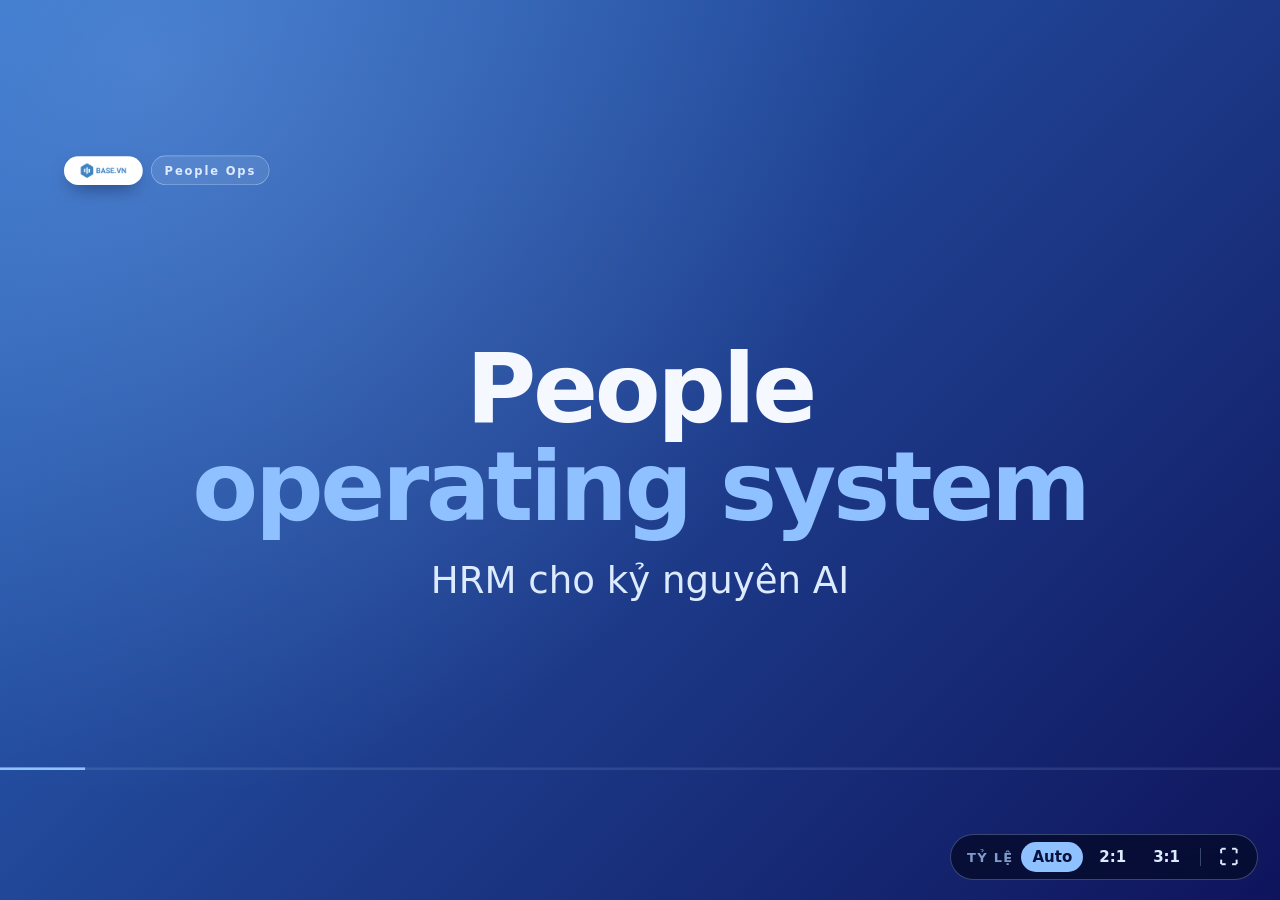
==== commit 077330ca: "sf" ====
--- a/index.html
+++ b/index.html
@@ -372,7 +372,7 @@
   </script>
 
   <script type="__bundler/manifest">
-{"d792d6f5-a35a-48ea-95d2-804d27e3d16a":{"mime":"image/png","compressed":false,"data":"[base64]/[base64]/[base64]/She9N7eTo1gwVjAOBgNVHQ8BAf8EBAMCB4AwFQYDVR0lBA4wDAYKKwYBBAGD6F4CATAMBgNVHRMBAf8EAjAAMB8GA1UdIwQYMBaAFM5R4gSBTmRbI/jjxM+aPpzB11zCMAoGCCqGSM49BAMDA2cAMGQCMDFzHRSeAXrSy1WOzkbhPZ6Km2wGTmZ/[base64]/WQMCENWm2+fRE+3/8DuAsH2FcjDFhftAAABzpJREFUeAHsm3tsFEUcx793FmzpQSilnASJAaEGYsHwBylNfKbGxCYCEUyUiNEEML6giSbVpAQhKCaSGvkHUCRBa6IgAQOGhIeJidCYCEIDRqpF5SGlT+zjOHIP57t16e7d3u7s7WwhdzT5dWdnfvObmc/+5jezs23w9L6k5c/ulclk4wvJ5O5VQ/LNykRy1xvxnJUgbH4eWAzM35jAI6u7UVXXhofru/[base64]/hkZwsONf2DppMdAk63JkzvFZBYVtdwHM+8+YMGrNlnMJ5guHlMHPBL9YMAms/2gJ4hW5+6rE8wtMG0bF03er7DaL3QB3oCp0Jb5zU3fbPUpQ3aWre5GVcU2DM24isMxoPX3/sJ9ARjoyrSTafa8ZqwrdJLfIPRuP+cFg9UDDyTjf5ITIslbCuTjpt8X2Bs3dWCLwUMNx3xosu2VABRDoOd2nvkvJexZVWXQPZ4bFcpjKaT7Vl5RLi0EJWzy1BdOVGTiuljUTzK/dszgbRe6M0KJispg8Eoz+lBozLCwS6pmYLt66rwmZD6FRWoXTpDkw21c/D1hw9h0ztzNTiEJWNTjyEyulY6ymDwqRCIVSOpeQsenYzta6vwnIAxQXhFarl+P/XukAbn/[base64]/0jqmTQrZW3GzAjv3S4e1AmFHbaQmruG+sbYe9FFaUl9hWp+vbKhgK27siQzCuxYGOaMBQ7JzsE0d3TlqhohFOKkPlX1wADrYP3TukOAXtVPiw7MqNZZe7rg3BaI8AXVHPs8ZoX0s37junvWbzQCaT7Pi2Ff+e6AE+FzC2/Y1LVyKOdWjrcBZ7Ca1TFr9CIijfGP1kMf3Kxwj3sFD0ksXAxN2pnXx14E/U7f8NbWum4cz6aVi25ph2LmpXh2WnxPGhl74Z65pgGAtk06Es3iwz2f7rUj/ePfwH3tr4cyYV1/lO08ho8H4Rf254hrFANs2I7rS8sZxLq4yMKR4BGT1dh7bt+jphXJFdsalsnjhC8ASD1pyWNySB+hWzwNdylVK7dKbjCTt3vuyjjBCwZxhOyxsjOg+GZTrkRkfm5dDtsu4Zxiwx15wGke0rdSa73D8wgGYq1/PvnTRaT0pdPcOgezm5I72DX8VqXjkCFcIPSU6j487X7uDIqr5nGDTq5YyC9f2Q6qq7XJtVAoPnC06R3XXPPFTgkjovi3ciJTC4xC55coqr7vMknEd5MuLW83iQ5Koz/ysrgUFbPLxh/GBaRhgAGVj7IjFxAjZaO/AlIAqfari0CAyUXDX4CULGJnVY3y081qMog0FjXPvdTJdWcd7APzvg91hjYGWw5Rd3giAQ2jaL9V1YnLTLHhpbWVAKg53hBsuqIb/z+BA2iANntyuIsV9KYdAwp4rMCTZ1VYkKEOyLchg0yhNsfh9hJ3nvp9Ab6RFOex2ZPvgCgw0ziG16ey7YWd77IRXlY6EKBPvnGwwaJwh+R/US1GgnVehxXD4JwkuMSLXrKwy9MX7nIBQue3peNldCIFh+p+VSno0NuzrDAoMdoJdwg8Wv67xyGnFwLLMT6hAiYxAhECzz7OpkWzZsMPQOciD64AiGf3bAcw4CMgqXaP65AnWYLwtPbyeb67DDSO0kVwEuxwRklMrZ46EyHqS2a3V/02FYdepm5d2GYSBvghEMBJBIJAzF+ZU0weC/ZEWj0fwiYBitCQb/f3VgYMBQnF9JE4xAYPBbaywWy2UKGccWjIlZQUmKUJEQDEaPKkHbpU4wj5KxZg4WBLctBCjtvwM/bgG2Px3EvpfDWh7/EzoHx5xxSMEHXwVWfJcuE8qB/v5+5NOUMcWMVGSFRUXo7u5Gb29vXkCxhYFEECVjyhBIjEBHWw8uX+zIabGFcXTzYDxpfLYQe5eNz3n5DwAA//+kfHPeAAAABklEQVQDAEDV85RuxyGrAAAAAElFTkSuQmCC"},"432f62fc-d079-40e0-b3b8-9fb1f093d7a2":{"mime":"image/png","compressed":false,"data":"iVBORw0KGgoAAAANSUhEUgAAADwAAAA8CAYAAAA6/[base64]/[base64]/hw4FQNcCoC/UcQm+WU1uuZS7Dqiw5Gblue/AtKomN1cmx4KXNlbGYjanVtYmY9YzJwYS5hc3NlcnRpb25zL2MycGEuaGFzaC5kYXRhZGhhc2hYIDPXnZY7W1FiTKswJxqinZMOqk4QVlfM56/[base64]/She9N7eTo1gwVjAOBgNVHQ8BAf8EBAMCB4AwFQYDVR0lBA4wDAYKKwYBBAGD6F4CATAMBgNVHRMBAf8EAjAAMB8GA1UdIwQYMBaAFM5R4gSBTmRbI/jjxM+aPpzB11zCMAoGCCqGSM49BAMDA2cAMGQCMDFzHRSeAXrSy1WOzkbhPZ6Km2wGTmZ/[base64]/c3YuKqnZyul6KveGi84eYD1OurL4n+AAABOZJREFUeAHkm71yW0UUgE9ubEkgFKSRjQ2VU6UCnJlU0CQVVGDPhIoC/ASYJ8B5giRPYLugSpEMVaiSBqowNlClSmgy/hOSY2JiWcjst5mrkRJ57+7qrv7sycndvbt7zvn2nPu3a0cnZ+wnki4/zWZTDg8PZXd3V7a2tvSR8jjIG8D7+/saMIoiKZfLMjs7K9PT02MjLWCiur29LRMTEzIzMyO5XE6A7pIAI32qBbyzs6Mjms/nRxooyXkNXKlUpFQq6egmDRj19qjRaOjUzWazo85i5X9UrValUChYdR6HTjqluVGNA4wNQ5TJZGz6jU2faHJycmxgbEDUo1ZntU3fsehztmhVyAYC/PTgP9msNOThs3pLqNeOTpRLYf/1BRiQ23++kGs/qRec1W25+OOOXL6zq+ucQ6iXVrfU+T1ZelCTe09eBiEPCkwEgQFk+ZfnOpq1o6YRZLNyLGuP/5XFn6t6YoAnI4yDHBqDAOM0oAjQDv50dAUUeDLixqODjjbPiqQOTOpevrOno+nrVLdxK4/+0RFnErq1255LDbimbjikH6lra9y1H7BE+/YfL1yHtvqnAgws6Uv6tTQHLCz/+lx8UzwVYGC5bgMyvqGaFPeJdM/A36u7b79hY3oizfM7rtscewJee3wot9Tz1cZQqD6L9/8WLilb/d7A3EBuqDunraFu/YpZb/MtddqP3+wfWd4W11V0MdayfEphvjwpP1wpyMZXU9IOuDCXk+rSjJJZefBFWW5+ekGWP8zL1Q8yHf1OUdtx+pa6a9v4wiAvYJSvqbchFJwmgAIC6MqVd4T6fHmi1b2YPafLHIEEFmjGvD4R3156S/c1/Wd7A/MCfvjsSIA2OYDzgJj6mNraJ2L1WlGSoAmAzbXsBbyeEF0TSKi2Wr0p6+oyS9LvDExke3k/TnKol3Ybv5yBf1dfM704FXJsEODNveOQPvekm7QmA01KnCO8udcw6Rt4W+rAzOLAqQwO/HVgDohzhA22RqBJ0l8AGHZq5wgXM85D+joH72bPG+05e88bkFHjgBuLmXNGD5yB56eGe2tmXn2smIidgT9OUGgyFrqNYCRloDMwHwTtn3mhIVz0X30/eSfUGRgHFuaG87cFvryYwz2jeAF/c+lto1Iaa/UTDqkIn31Ja1dzhfN68SDJoBcwaY2YlLPWtHi/6rRHFIPxbcviIONZh2arJukdnlUVkz9xmxcwg20M3Hv6smOPqP1rhjJgrC+zgB+DsalGncVBxie9G+ML0U1aIKAf4g1MhBGUJAlOA9fej3OAsb5MG/X2dpeyzeTH+ryBUcDSy6Dv2N+phT/b6OJzT8Ck0t3PSugZiGB/Ra2IuhjvCRhDpDWRptxPAZYVzqQXjdd96hkYhaTUzU8uUOyLxLAcXQ2mAozR5Y/yekHdxwnG2woZtXF9WnztpAaMwzhDmhFx6mkKN0eyCP2uadzyQxVSBVb69MxzTSO+UUBPuzCBG9enhCxqP+9TTh04dgInn3z9ntz9vCQLFu+48bj4SER5vqIjzckLBhw7vqA2zXh0VZdebZqtqH0mJoD0JwNioc4ksUXDfhT7S/SlPdaVxjE4cOwk1x1QRI0J4FokerFQJ5JsqiV9xMc6fY59A/ZxLsSYswd8fDy8WydBIlyv10PoHVqdEX+vNLTeBXDsfwAAAP///koIrQAAAAZJREFUAwAMPFB3pR9x6QAAAABJRU5ErkJggg=="},"4a5dfc3e-8f85-464f-9fd5-a2b8526320e0":{"mime":"image/png","compressed":false,"data":"[base64]/usl8LBxz9BDve+DcdtZAAAAgGNib3KlY2FsZ2ZzaGEyNTZjcGFkTQAAAAAAAAAAAAAAAABkaGFzaFggqcrsp/[base64]/[base64]/She9N7eTo1gwVjAOBgNVHQ8BAf8EBAMCB4AwFQYDVR0lBA4wDAYKKwYBBAGD6F4CATAMBgNVHRMBAf8EAjAAMB8GA1UdIwQYMBaAFM5R4gSBTmRbI/jjxM+aPpzB11zCMAoGCCqGSM49BAMDA2cAMGQCMDFzHRSeAXrSy1WOzkbhPZ6Km2wGTmZ/[base64]/34M1Q8qc1J8dhBHqDYwpb+eJ/QzHo7lpyYJhZebgv5gYqziezUngAlvy4GcwVbZMxVlXHK9gQAABd1JREFUeAHsW01oXFUUPnNnMpNMMprpJLFdVqqLJqBWrCJYqxuh2oX4ExGhoIUstKm6UbFdpUJALEIr4iKC4MJW7KZaESEBXXVjENJNK5qVNrEklelkJpN2nvd7mStv3rz35t1z34xlXgbO3P/z851zz7tzHyOs+ufcUcs695ZlzX4ULxLk+CSTRKn0JiV7LLISG3TLWu9qEg77add+oocOV+jeF5Zo9OUVemRig/YfTXY1NQBQKpWoXC7T8PAwFQoFymazlEqluprE3EkiECKht6+P8vk8CdGAC4a6lgT2/M1ahbbdXaOkiI/hyqPi/kNFe68/Pilo99OqOz6lKBaLlMvl4mOxy1IRZ+OBhchkMihjSyKdTsfWeBgev7QPqx20BYADjFhWOxYB1YV5Kp0/S6unTtDSxHM2/fnsowRC+9rx12ll+h17zs0/rnTMGW0F4NbyX1Q8M0NXX3mKYOA/[base64]/nrC7+w12MhGwAkJRMPwPOIAChhQtdlBGIbcnmwATAxHsrmXnoNhTHBETe+PcvmwwIApzaTjO/0Pgxga19fWDp/hrhRwAJgbe67umj9AmEflfeV9FrpBnGjQBsACDPy/pMHCCA4lVd1kxJRwFmvDYBJ1ofhufHGvW9J73EUd6+BY3SfCNh+2gBUL/EfO27j3UaYtnV/RuP0qg8A88QH72dl+LuNTPQP2FsC417knh/UrmqcCaryfoIVAbooK4UHj7yvqg1lz8576K7PvvGllBxvWBDQqC7+1jTq16ESuVYEADE/hkH9eOxlxvYETfEcg7za8lXPMa9OnUdhtR7JWgB4CQ3T5/vYm7pM9OmiLwsctnR+WiMR+jJzDajk23YA4H3sbZf8zeZimej3tc266xveN3ncutg1NVW0tB0AX+9DpZn7iD7cjVoTwftNnRF2JPpzNjctAHw9abNq/urb+5id4ZtHgnsq8nKU430d/TKjD9hKaAGAFTpC1i/N29fgq/KC1ItUGIKvk3Ct5myHrSdHtoedSul6UtYGoGfnrtBCkJRwceFHGHczg+ex/939YdppjUdm78P7SMgziDYAmdEHw+gSag4UcE802fuZvfvc7HzbkD0gj+XaAPR5nOZ8pbQYUIlITcMND9f7MEj3rDFwcJy0AYCg9NhmAlGKR1HC8LW5C2xWvRredwrRBgCLc+OHURgRgHQyQOgDBGefTj3wcRvAiAVARkaAaRQ4wx+GI/kF6Bk4FHjYClxJ+ltA8TONAmcEwPuKL6fkeh+yWBGAhYiC/mfGUWVRQj6CsBA/S028D+OT8v0CeHGIDQCEmQjHz+qKfNmJAxJ4cSg9uodML1mMAEAY4+UGxwM4BOFlJ/Y/x3jIzE823zHo8jICAMKgCBcErOdQlDKNAYABUSoEfkHUI4+7UQIeCQBQGCAMn/yC/bITPFrRwMEXCTIgq9XcsOORAQCByAl42Tl45BjrZzB4eBGSXUG+SL3j1Te9ho36IgVAaYLbX1x0AgiTA5MyfOjEacqM6d8pKn2CyrYAoAQCiKGpTwhg3Cm9l5YnSFG/iVFznCVCG2d6zN3x5Q/UTsOV3LYCoITAsH65fwHGdmkYjBuRV+EFCQ72NOroA1Db3psmzE0EAKX4RlF2BAC3ojAuJU9vOE0iq6OOPve8TrT/FwA6YVhYGVsA1Gq1sGB15TyB/wp2pWUhjdoCAP8Zwr9FQwLWddPE3/ODtPB9hS7PWnRlruvsa2mQ+PXrBC3+mCeU1ZLVcsHtNsFUn38BAAD//08yWD8AAAAGSURBVAMAnZm8cv3xIMwAAAAASUVORK5CYII="},"dc98512e-bf36-473c-991b-0948a12a7dc3":{"mime":"image/png","compressed":false,"data":"[base64]/eHBhY2tldCBlbmQ9InIiPz4DJc5ZAADE4ElEQVR4nOzde5xcdX3/8ffnzG6uAhGQW7WiBaGmgpgIye7MstG23hAv9YeKF4Ko1KpUUSpCdnOym3ARRUWtorV4qYp4qfXWaqtZZmY3xCZVUCwKWq1UAS9cJOSyO+fz+wOiqJDMXj/znXk9H9IH1mT2BVlIst/[base64]/tn48VDu7u0vxU+Pm76lTfs9k1aeYdyK6IbAQAAAAAAAABA+3L36ARMgfEDlx4GAEAbcLdyXj8yK2m5my036Vi5Hib5Q2V6qGSLH/S7Sm7SXZL/yqXbJf3UpK2FtMVKvrl2Xt/P5/CvBAAAAAAAAAAAtCHOkdPEACBBDACA9KzMx/bvLhX9heuJZr5cshNM2mdWPpj7zZL+083+02Sbf7rfQaM3nXXkzln5WAAAAAAAAAAAoC1xjpwmBgAJYgAApKF3fX1Fyf0kyZ7i0jKTQv7hdWm73Ksy+0rD7LNja3p/HNEBAAAAAAAAAADSwTlymhgAJIgBANC6+vONCyZK816Yub9epsdF9/w+dxVm+mKj0LtH15b/PboHAAAAAAAAAAC0Js6R08QAIEEMAIDW059f8/BGaeJvzP1VMlsS3dMU1w1udtnEYvvQprN7tkfnAAAAAAAAAACA1sE5cpoYACSIAQDQOspDtRMy2dky/[base64]/xGWXmOmg6JwI7r7VpTPrg5Wt0S0AAAAAAAAAAGBucI6cJgYACWIAAMyN8lBtmUmXm9my6JZofu9//kmZv6l2ft/PonsAAAAAAAAAAMDs4hw5TQwAEsQAAJhdvWvrh2VdfpFkLzaJf+B+h29ztwt+tuTgt9101pE7o2sAAAAAAAAAAMDs4Bw5TQwAEsQAAJgdR1x24/xD77j1DZLON9Oi6J7W5v8j2RurA+XPRpcAAAAAAAAAAICZxzlymhgAJIgBADDz+obrz3XpUpMeGd2SEne/upC9enSwfH10CwAAAAAAAAAAmDmcI6eJAUCCGAAAM6d3qL40k7/HzE6MbkmXN1x6/0SjtGZT3vOr6BoAAAAAAAAAADB9nCOniQFAghgAANN3/AWbD1gwsWvIZX9tpiy6px24/HYpW1s7qufvdYo1onsAAAAAAAAAAMDUcY6cJgYACWIAAExdf76xq1Ga9yqTD0vaL7qnLblucGV/XRvsuTo6BQAAAAAAAAAATA3nyGliAJAgBgDA1FTWjT3ZrHi3TEdHt3SIzxcNf309r/wwOgQAAAAAAAAAAEwO58hpYgCQIAYAwOT0DI/+Scn9bWZ6VnRLp3HXLjN/+x0L9h2+7pxjt0X3AAAAAAAAAACA5nCOnCYGAAliAAA0p/[base64]/15xsXFKWuN7jbeWZaFN2DKXD9yN3eWFvb+5noFAAAAAAAAAAAcC/[base64]/fnGroms628ysyFJ+0X3YA65bnDPXlNb2/[base64]/iQEAAAAAAAAAMAs4R04TA4AEMQBAW3K38vqx1eZ+kZkOis5B63PXtS4/sz5Y2RzdAgAAAAAAAABAu+EcOU0MABLEAADtpjxUO8Fkl5vp2OgWJMj1cS8Vb6yd3/[base64]/vuXAorRjvbteYaYsugcdyP0OmfKsMfGekXzVRHQOAAAAAAAAAAAp4Bw5TQwAEsQAACnozzd2NbLu15gpl7RfdA8g+Y1elF5VW9vztegSAAAAAAAAAABaHefIaWIAkCAGAGh1lXVjT7as8V7JjoxuAX6fy7/oDf1tPa/8MLoFAAAAAAAAAIBWxTlymhgAJIgBAFpV3/A1R7rGLzXZSdEtwJ64a5eky+5cuE9+3TnHbovuAQAAAAAAAACg1XCOnCYGAAliAIBWc0J+zb7zsokBmf7WpO7oHmASbi3cz6sPlK+QGT8hAgAAAAAAAABwH86R08QAIEEMANAycs/KWX11Jl0sswOjc4Cpcte1Lj+zPljZHN0CAAAAAAAAAEAr4Bw5TQwAEsQAAK2gPFQ7wWSXm+nY6BZgprj8E8r8DbXz+34W3QIAAAAAAAAAQCTOkdPEACBBDAAQqT+/5uGN0vhbTPbC6BZgNrjrHpkuKjXGLxnJV+2I7gEAAAAAAAAAIALnyGliAJAgBgCIsPLSsYVddxfnmPzNMlsQ3QPMNnf9r2f+xvqayqeiWwAAAAAAAAAAmGucI6eJAUCCGABgrvUN1U+R/G0ye3h0CzDX3H20kJ05Oli+ProFAAAAAAAAAIC5wjlymhgAJIgBAOZK71B9aSa/3Mx6o1uASO4qTP4PWbHw/JF8+S+iewAAAAAAAAAAmG2cI6eJAUCCGABgtlUuqD7MJmy9y15upiy6B2ghd7q0rtQYf9dIvmoiOgYAAAAAAAAAgNnCOXKaGAAkiAEAZsuyy7d0L7ptx2skrTNpn+geoHX5jV6UXlVb2/O16BIAAAAAAAAAAGYD58hpYgCQIAYAmA2VdWNPtqzxXsmOjG4BUuGuL3nhZ9Xzyg+jWwAAAAAAAAAAmEmcI6eJAUCCGABgJpXX1h6TddnbJT09ugVIkUvjJr+sMc/Wjb6p/OvoHgAAAAAAAAAAZgLnyGliAJAgBgCYCSfk1+w7vzQ+KNffyqwrugdInbtuM9N51TW9/ygzfnIFAAAAAAAAACSNc+Q0MQBIEAMATEvuWSUbfZnJL5TZgdE5QLtx17UuP7M+WNkc3QIAAAAAAAAAwFRxjpwmBgAJYgCAqaoMVXul7D1mOja6BWh37n5lqeg+ZyRfcXN0CwAAAAAAAAAAk8U5cpoYACSIAQAmq2/91Y/wInuLmb0gugXoJO66x8zekjV2XTySr9oR3QMAAAAAAAAAQLM4R04TA4AEMQBAs1ZeOrawe5v/nbw4V2YLonuATuWu/zXpnOpg+aroFgAAAAAAAAAAmsE5cpoYACSIAQCa0be+/nwV/laZPTy6BcC93H20kJ05Oli+ProFAAAAAAAAAIA94Rw5TQwAEsQAAHtSHqoda9J7zKw3ugXAH3JXIfMPlhoLzxvJl/8iugcAAAAAAAAAgAfCOXKaGAAkiAEAHkjlgurDNJFdINMZJvFJArS+O11aV2qMv2skXzURHQMAAAAAAAAAwP1xjpwmBgAJYgCA+1t2+ZbuhbfufK2Z5ybtE90DYLL8Ri9Kr6qt7fladAkAAAAAAAAAALtxjpwmBgAJYgCA3fqG60+X/B2SHRndAmDavix1va46sOLG6BAAAAAAAAAAADhHThMDgAQxAEDf8DVHuo+/18yeHN0CYOa4NG7yyxrzbN3om8q/ju4BAAAAAAAAAHQuzpHTxAAgQQwAOteyi7bst2jX9kGTzpJZV3QPgNnh8p/L7bzaQO8HZcZP1AAAAAAAAACAOcc5cpoYACSIAUAHyj2rlMbOMC8ukNmB0TkA5oa7rnX5mfXByuboFgAAAAAAAABAZ+EcOU0MABLEAKCzVIaqvVJ2uZmWRrcAiOHSJ0uNrjeO5Ctujm4BAAAAAAAAAHQGzpHTxAAgQQwAOkM5r/+xlfQWk54f3QIgnkvbTf6WrDFx0Ui+akd0DwAAAAAAAACgvXGOnCYGAAliANDeluVbFi0ubf87ud4kswXRPQBai8t/YmbnVNeUPxndAgAAAAAAAABoX5wjp4kBQIIYALSvytDoC0zFJTJ7eHQLgNbm7qMuvbo+WLk2ugUAAAAAAAAA0H44R04TA4AEMQBoP+Wh2rEmXW5mJ0S3AEiHuwpJ/1gqFrx5JF/+i+geAAAAAAAAAED74Bw5TQwAEsQAoH30rB09qKvLL3DpZSbxAwtgqu4s3Ia6il2XjeSrJqJjAAAAAAAAAADp4xw5TQwAEsQAIH3LLt/Svfi27We5bK1J+0T3AGgP7v59M3t9daD85egWAAAAAAAAAEDaOEdOEwOABDEASFtl3egzZMVlZvbo6BYA7cndv2bW/arqwIobo1sAAAAAAAAAAGniHDlNDAASxAAgTX3D1xzpPv5eM3tydAuA9ufSuKR3F/O0dvRN5V9H9wAAAAAAAAAA0sI5cpoYACSIAUBall20Zb9F4zvWmvtrZdYV3QOgs7j85+5aUx8of0Bm/KQPAAAAAAAAAGgK58hpYgCQIAYAicg9K2f1l2fSBpkdGJ0DoLO561qpeHVtsG80ugUAAAAAAAAA0Po4R04TA4AEMQBofZWhaq+UXW6mpdEtAPA7XFdlRdcbRvIVN0enAAAAAAAAAABaF+fIaWIAkCAGAK2rnNf/OCv5WyX7f9EtAPBgXNou1yWlYvzCkXzVjugeAAAAAAAAAEDr4Rw5TQwAEsQAoPUsy7csWlTaca65nyOzBdE9ANAMl/9Env1dbbD3yugWAAAAAAAAAEBr4Rw5TQwAEsQAoLWU19deaK63mezQ6BYAmAp33+zSmfXByrXRLQAAAAAAAACA1sA5cpoYACSIAUBrKA/VjjXpcjM7IboFAKbLXYWZrsgaC84dyZf/IroHAAAAAAAAABCLc+Q0MQBIEAOAWCdsuObg+Y3xC9zsdJP4wQDQVtx1l0nDWTH+jpF81UR0DwAAAAAAAAAgBufIaWIAkCAGADGW5tfPOyC7/[base64]/0G5FdE9AAAAAAAAAIDZwzlymhgAJIgBwCy6ykuVG0ZfIfMLTPbQ6BwAaEXuul4qzqwN9o1GtwAAAAAAAAAAZgfnyGliAJAgBgCzozJU7ZWyy820NLoFANLgn8oa3WeP5Ctuji4BAAAAAAAAAMwszpHTxAAgQQwAZtaKfNPh3aWJS0z2vOgWAEiNS9vluuSeYsHFW/Pl90T3AAAAAAAAAABmBufIaWIAkCAGADPjmEuuXbzv9rvPzaw4R7L50T0AkDT3myW9qTpY+Xh0CgAAAAAAAABg+jhHThMDgAQxAJi+vqHaqW56q8kOjW4BgHbi7ptdOrM+WLk2ugUAAAAAAAAAMHWcI6eJAUCCGABMXXmotsyk95jZCdEtANCuXHJzvyIrFr5pJF/+i+geAAAAAAAAAMDkcY6cJgYACWIAMHknbLjm4HnF+IWSrTaJv4EAMAdc+rWk4XsOWvCOrWcuH4/uAQAAAAAAAAA0j3PkNDEASBADgOYtza+ft392x+vMikHJFkf3AEBn8hsL6ez6QOWL0SUAAAAAAAAAgOZwjpwmBgAJYgDQnL7h+snu/nYze3R0CwBAcvevmXW/qjqw4sboFgAAAAAAAADAnnGOnCYGAAliALBnK/Oxo7uyxrvN7MnRLQCA3+M+Icves617/tqt5y6/MzoHAAAAAAAAAPDAOEdOEwOABDEAeGDlC2sPzcaVy/RqyUrRPQCAPXD/[base64]/kXbs2X3xOdAwAAAAAAAACdjHPkNDEASFAnDwCOueTaxUt23PVmSW+UbH50DwBgVvyfTG+qril/LDoEAAAAAAAAADoV58hpYgCQoI4cALhbZXjsRbLiLSY7NDoHADD73H2zS2fWByvXRrcAAAAAAAAAQKfhHDlNDAAS1GkDgPJQbZlJl5vZsugWAMDc8nv/86HGRHbu2Lre26J7AAAAAAAAAKBTcI6cJgYACeqUAUB//o1DGtmuC2U6zaTO+IsGADwgl34tt/X3HDz/7VvPXD4e3QMAAAAAAAAA7Y5z5DQxAEhQuw8AlubXzzug9KvXSxqQbHF0DwCghbhuKtzPrq+tfCE6BQAAAAAAAADaGefIaWIAkKB2HgBU1o0+S1ZcamaPjm4BALQud//aRFF6zaa854boFgAAAAAAAABoR5wjp4kBQILacQCwMh87uitrvM/[base64]/[base64]/YHbe+XuZrJFsc3QMAwN649AMV9oba2t5/iW4BAAAAAAAAgFbDOXKaGAAkqNUGAJXhsWdLxTtMemR0CwAAk+XuX5soSq/ZlPfcEN0CAAAAAAAAAK2Cc+Q0MQBIUKsMAFbmY0d3ZY33mdmJ0S0AAEyL+4Sbvfee7gUDW89dfmd0DgAAAAAAAABE4xw5TQwAEhQ9AFiZj+3fXSqGJP9ryUqhMQAAzKxfFu6D9aL8PuVWRMcAAAAAAAAAQBTOkdPEACBBYQOAq7xUuWH0VWZaL2m/[base64]/fmWA4vSjo9J+stZ/UAAACTGXYWZX1g9qrxWp1gjugcAAAAAAAAAZgvnyGliAJCg2RwA9K6rr8pMV5rpoFn7IAAApO8aWeOU6poTfxIdAgAAAAAAAACzgXPkNGXRAWgdlaH667JMX+PwHwCAvVohL327PFz78+gQAAAAAAAAAAB24waABM34DQC5Z5VS/X0me8XMvjAAAO3NJTf5BdVGeVC5FdE9AAAAAAAAADBTOEdOEwOABM3kAGDlpWMLu7Y1Pmuyp87YiwIA0Hm+/MvGQ59zfb50V3QIAAAAAAAAAMwEzpHTxAAgQTM1AOjPv7mkUbr7KyY7fkZeEACADubuX/lVsf/JjAAAAAAAAAAAtAPOkdPEACBBMzEAqGyoHmqN7OsyHT0DSQAAQIwAAAAAAAAAALQPzpHTlEUHYO71rB09yAob5fAfAICZZWZP2b/[base64]/S+iOwAAAAAAAAAAncHcPboBk2Rmk/r2Jw6NPrEwHzWpe5aSAADAg/JtUtcTqwMr/zu6BAAAAAAAAACaxTlymrgBoM31Xlzfx1V8lsN/AACi2GL3xqeW5tfPiy4BAAAAAAAAALQ3BgBtrrTTPyyzh0d3AADQycy0dP/S7W+N7gAAAAAAAAAAtDceAZCgZh8BUB6qvSwz++As5wAAgKbZU6oDvV+NrgAAAAAAAACAveEcOU0MABLUzABg5fqxP+r2xvckWzwHSQAAoAnu/sOfLTnksTeddeTO6BYAAAAAAAAA2BPOkdPEIwDaVFfR+DCH/wAAtBYze/Rhd952bnQHAAAAAAAAAKA9cQNAgvZ2A0Df+vqL5PqnOcoBAACT4juleX9aHTjhf6JLAAAAAAAAAODBcI6cJm4AaDdXecndL4zOAAAAD8bmu++6ILoCAAAAAAAAANB+GAC0mb7vjb7cZI+I7gAAAA/OzF7Qu76+PLoDAAAAAAAAANBeGAC0kaX59fNcfn50BwAA2Lus8HdENwAAAAAAAAAA2gsDgDayf3b7S3n3PwAAaTCz3vJQ7YToDgAAAAAAAABA+2AA0C5yz2RaE50BAACal8nOjm4AAAAAAAAAALQPBgBtoq9r9P+Z9MjoDgAA0DyXntefX/Pw6A4AAAAAAAAAQHvoig7AzHD3vzNZdAaAFuSun0r6kJm2FualzPUYl8039z+T6S8lWxzdCHQqM2WNbPy1kt4U3QIAAAAAAAAASJ+5e3QDJsnsdw/6+4bGHicrrgvKAdCCXHK5Pm+mj1QbvZ9TbsUDfbvei+v7ZLtstVScY7JHzHEmAEku/3mtUT7kwf45BQAAAAAAAIAInCOniQFAgv5wAFB7p8zOCsoB0EJcGjf3905k2aVja3p/3Oz3W5pfP++A7PYrZDp1NvsAPDAv7KTa2t4vRXcAAAAAAAAAwG6cI6eJAUCC7j8AWHb5lu7Ft+34uaT94ooAtAKXf2680fX6a/KVP5rK91+Wb1m0ONv+A5kdMsNpAPbCXZ+pDZafF90BAAAAAAAAALtxjpymLDoA07Pglh394vAf6Gzud0j6q9pA5TlTPfyXpK358nsKZf8wY10AJuOZKy8dWxgdAQAAAAAAAABIGwOAxJUye0Z0A4BI/ikv+WOrA+XPzsSrZZnfNBOvA2ByzDSve1vxtOgOAAAAAAAAAEDauqIDMF3FyZLt/ZsBaC+uH8nsjOpA+esz+bKFfFfGv1OAEC5/tqQZGfMAAAAAAAAAADoTA4CE9Q1fc6Q08ajoDgBzyXdKuuinSw658KazjtwZXQNgRp0UHQAAAAAAAAAASBuPAEiY+8SToxsAzB2XqrsaXUdXByo5h/9A+zHZQ3s2jP5ZdAcAAAAAAAAAIF3cAJAyU390AoDZ567bLNPZtTXlj0W3AJhdXYX3SvpOdAcAAAAAAAAAIE3cAJA0/8voAgCzxyWX+z/uKrqOrHL4D3QEl/dGNwAAAAAAAAAA0sUNAInqWT/6SHN/aHQHgNniNxZmLx0dqFwTXQJgLtnx0QUAAAAAAAAAgHRxA0CirOGPjW4AMPNcGi/c1v+ysf+fja4pc/gPdBiTH3HEZTfOj+4AAAAAAAAAAKSJGwASVTItjW4AMOO2mEovrQ2u/O/oEABRrHTYHT9/zE3St6NLAAAAAAAAAADpYQCQKDd/[base64]/LJx4S3QBgMrzh7pdOLM7+lMN/AHvltjg6AQAAAAAAAACQJt5FnqBC2aKSiugMAM35zkSWvWTs/N5vRYcASIOZL4puAAAAAAAAAACkiQFAgrrmTSxSweUNQEtz3+FmQ7Wjet+iU6wRnQMgIa6F0QkAAAAAAAAAgDQxAEhQ4dm8UnQEgD3w/y4aenZ9Xfn70SUAkrQgOgAAAAAAAAAAkCbeRg4AM8re+cvG/o+vr6tw+A9gStzk0Q0AAAAAAAAAgDRxAwAAzACX3KRXVQd6L49uAQAAAAAAAAAAQGdiAAAAM8HtZdXB3g9FZwAAAAAAAAAAAKBz8QgAAJgmd/9ajcN/AAAAAAAAAAAABOMGAACYBpfcG/qb6A4AAAAAaGdHXHbj/IPuuu2QLtkfFd5YJGmBKVtg5vPlWlC4z9dv/3u3me+UtMPddkq2w7NipxrakWW20z3bVqj4RfGQ7Iebzu7ZHv3XBgAAAAAziQEAAEyDSV+orat8P7oDAAAAAFLWe3F9n9K4Hefuy0z2SJcfIvdDTHaw5IfozluX3PstXZlMu/9cfu+fZWb6zX+x3/wfmd377cztN/dgmhUqSSptK9Q3XP+ly39ssh+59GOT/9iL7EeWZd+vrllxg8x8Dv7yAQAAAGDGMAAAgGnwIvv76AYAAAAASMnKfGz/UqnxBPPsCTJ/gsmf4Lt0hOT3ntfL7zvD333Qbw/2UjPhAJMdIOkJ900GZJlLaqhvfX2bD9euNdk3C/f/ylT65raD531n65nLx2czCAAAAACmgwEAAEyZb6v96cr/iK4AALSnylD9CskfFd3R6sysIddON98p2U777Z/vkGunme90t3vM/E737E734s6slN1ZFMWdRZbdMW9i0Z0jax9/J+/wRITKUP01kj8vumNPvFvPqb+5cnt0B9LWN7z5UfJdFZn1uXvFrHiMZNJv/tVrs3vEP2W22KQeST333jBQaNFtO8Yrw7Vvy61auL66wxdcvTVffk90aaoqQ/V3Sf646A6kwzN9sL6m8tHojk5UGar9m6QF0R1T5aaL6gOVf4vu6ER9Q7VTXXpldMfU2d21wfJJM/Vqy/ItixZl2788U683++zq2mB5bXRFO6kM198i9+OjO5phprqkNdEdmDwGAAAwVW5VnWKN6AwAQLvy483ssdEVSbD7HR393p9Ldt8bSE1mLjOT3JWZKXNXUdqmyvBooeH6/8h1g5nf4G43eKYbuiYW3DCSL/9FzF8UOsSbzeyw6Ig98XF/oSRuvcKklPPao62UPUUqKuZaJY0fsvvd/GatedTfLJO6JXuCTE8omV63yHfsqgzXxyR9tTD9++hE738ptyK6MxnmTzBZT3QG0mGF80aMKGZ3mPT86Iwpc/1EEgOAAC69zMxOjO6YKpd/YkZfcIG6bTydvx8u9ZWHap+vD1a2Rre0C5OOVTr/TNwZHYCpYQAAAFPk0jejGwAAwPSZKZP0JzL9iWTPsPvelFqUdqgyVP+VTN+V61uWacuE2dax8Z7vcriD6aqsG3uyWdHSh/+SlMlWiwEAmrAyH9u/[base64]/7SRlxYul4hn3vTs+OiuW2RKTVsuL1ZWh+vVm/oFt3Qs/tPXc5bx7CkDSSr7rS4V33S2zh0S3TNF+5fX1cn1NuR4d0klKO/U0mZWiO6bK5bd3+cS/RneEMz2uMjz62tpA77uiUwA0J4sOAIBUlYrspugGAAAw98y0SKaVZnqNXB/Kuux7leH6TZXh+mW96+pPO+KyG+dHN6K1Lcu3LDLX/4vuaFYmnRHdgNbSN3zNkX3D9fcdeuetP7fMP22yZ997+I/7M9NSyd6xeNf2WypD9Y+eOFSvRDcBwFSN5KsmJF0V3TEdmfuMPccdzXElfvOC22fu+9yHfMPxF2w+ILoCQHO4AQAApqhRFLdGNwAAgNZg0p9Iem0p02sPu+OWHYcN1Te62b+WGqV/HslX3Bzdh9aysLTz+ZItiO5onq+W+5tk5tElCORufetHn+by10oTT5U6/r3+zTNbYNKLXXpxZbh2nZsuqk+UP8njZACkpuF2Zcn0suiOqXLXMyWdG93RYU6ODpgOM+vo6//vz6R9FkyMXybpRdEtAPaOGwAAYIq6NHFbdAMAAGhBZgtkeprJL2tkEz/uG6p/uW+4/tz+fCMDbEiSzIvTohsmw2QP6x0afWp0B2KckF+zb3modlZluH6TpC+ZjM+FaTDZMZnbxytZ/cbKUP2vuTUGQEpGvfdrkpJ9Q4yZPXZFvunw6I5OceJQvWKmfaM7pspdt1UHer8e3dFSTKeeODS6MjoDwN4xAACAKRrJV90d3QAAAFqbmTKZnibpM42s+/8qQ/VLVq4dOyK6C3EqG6qHmtmJ0R2TVTKtjm7A3Fp20Zb9KkP1dfOyiZ9kZu80s0dHN7UTM3u0md572J23/rhvqH7usou27BfdBAB7lVvhrk9FZ0xHVzaR9DvSU1Ik/u5/SR+PDmhFhfkVjNuB1scAAACmwp3DfwAAMClmOshMb+zuKm6sDNevLg/XeAZpB7Ki9Mrohqlw03M4oOwMvRfX9+kbqq1ZPL7jx2YaTPmde4k4WKYLF4/v+EF5fe0l0TEAsDeWZUlfiZ7J+DX4XDE9MzphWhL/XJ8tJh3VKHWfE90BYM8YAADA1OyIDgAAAOkyqS+TfaFvuP7tytDoi3WVl6KbMFfSuv5/N5O6F+3a8cLoDsyeYy65dnHfUP3cbKd+JLNhSQw+5tYBmdtH+obqX+9ZP/rI6BgAeDDVNT1jLv9JdMeUmT9p5aVjC6Mz2t2KfNPhJh0V3TFl7jfX1vR8IzqjhQ3059c8PDoCwINjAAAAUzMRHQAAANrCn5n5RyvfG/1BZaj+mv5844LoIMyeE4fqFckeFd0xdb46ugCzo7Ju7MlLtt91k0wXmmn/6J6OZlpVKvy75aHRs5U7X7cD0JpcCb8z2kpdv/anR1e0u66seG50w7SYPhyd0MpMWliUJt4T3QHgwfEbCQCYAjd5dAMAAGgfJj3STO9qZN0/KA/X/jy6B7PDEz9AN7MTeofr6b6TC39g5aVjCyvD9cssK/5DZodE9+BeZlqUmb+trzS6tXJB9bHRPQDw+xqlxK9Gzzztq+kTYJb232Mv+cejGxJwcnm49tToCAAPjAEAAEyBuRrRDQAAoP2Y6bBM9u+VofoV/fk3l0T3YOYccdmN82V6fnTHdJXkp0c3YGb0DY0d172tca1Jr41uwYN6vBrZlr7hetrvogTQdsbO7/2WSz+I7pgqc39GdEM76724vo/JK9EdU+b6du28vu9GZ6TApPcvza+fF90B4A8xAACAKXAZ//4EAACzxkyri9K2G3rX1Z8W3YKZcdhdtz5PssXRHdPl0suiGzBNuWeV4fqA1PiGZEdG52DPTFoo6TOVofolPBIAQCsx2UejG6bM7MDe9fUV0Rntysb9JMlK0R1T5ZbyIy7mlskesX92+9roDgB/iN84AMAUGI8AAAAAs+/gUqYv9w3VP3bMJdcmf3Dc6dzTvv5/N5M9rLJu7CnRHZia/vybS/pKo/9u0pDMuqJ70DwzvbGvNPrv3A4DoFUUjSLdAYCkrFDSV9S3MvO0/95OWPaR6IakmM7pG978qOgMAL+LAQAATIU7AwAAADA3TKfut+PXW3n2eroqG6qHSvbk6I4ZY43V0QmYvN7h+lGN0rZvSXpSdAum7EmN0rZv9Q7Vl0aHAEA9r/zQ5f8V3TFl5idFJ7Sl3DO5pfyIhWs2ren5v+iIlJjULR//YHQHgN/FAAAAAAAAWpxJR5XkW8vDNb5QmaIiW22SRWfMFJOevSzfsii6A82rrBt7Skm+1aRHRrdgekx6ZGb6z8q6sfYZFQFIlrkle1W6yY65d6SJmVQu1fvMtG90x1QV7sl+TocyrSqvr70wOgPAbzEAAAAAAIAk2OJM9oXyUP1CngOdFpO/IrphRpktWFza8ZLoDDSnb6h+rrLiXyXjUSJtwqSFyop/7V1Xf1p0C4DOlhVdV7rSfUymN+w50Q3txmQnRzdMlUtuXQwApiordGl/vvEh0R0A7sUXjQAAAAAgIZnp3Eo2+vml+fXzoluwd73r6yska79nYrpOi07A3lWG6u+S6cJ2uoEC9zKpu2T++fL62v+LbgHQuUbyFTdLGo3umCqztJ9V34pM/uzohqnzr9XO6/t5dEWyzA4psq4N0RkA7sUAAAAAAAASY6ZnHFC6/Z/7841d0S3Ys6xo04Ny08oV+abDozPw4CrDtfeb6TXRHZhFZl3m9snyUO1l0SkAOpenfGW625NWXjq2MDqjXazMx45OefjqrnQ/l1uF6dU9G0b/LDoDAAMAAAAAAEjV0xulrk/pKi9Fh+CB9ecbu0z+guiO2dJdarwyugEPwN0qw7X3m6y9Hj2BB2SSZWYfrAyPvja6BUBn6ioe8nHJG9EdU2GmeV3b9JTojnbRVSqSvVHBpfG7Fu77yeiO9Fmpq/AroisAMAAAAAAAgGSZ7NmV741+TLnze7sWVGTdz5XZkuiOWcNjAFqPu/UNj36Iw/9O5O/sG64n+9xlAOkayY+7Q7KvRXdMlak4KbqhXZgn/EgF15evO+fYbdEZbWJ5Zaj+8ugIoNPxRSIAAAAASJhJz+/L6h+I7sADsPY+IDfTYb3r6n8R3YHf6ltfXyvTS6M7MPdMMpeu7Nkw+vjoFgCdx93SvTrd/VnRCe2g9+L6Pm4qR3dMlWVc/z+TTH7Jsou27BfdAXQyBgAA5oTLf+6uDxWFP7do6JHVgbLt/qNo6JGS/trdvxvdCQAAkCSzl/EM6NbSn2850F1Pje6YbSXT6ugG3KsyVO11t4HoDsQxaWGpKL5c2VA9NLoFQGe5c+FDPuXSeHTHlJgdeOLQ6BOjM1KX7bRnmWTRHVPivuOn+x78ueiMtmK2ZPH4jrdFZwCdjAEAgFnl7l/zwp5da5QPqQ2WT6+vrfxzPS//7/2/TT0v/291oHx5bbCy1As7SfL/juoFAABIVSa9p3eovjS6A/cqsh2rzTrh99z+3GX5lkXRFZ3u+As2H2CWfaYzPuewJyY71Irsy0dcduP86BYAneO6c47dZu5fjO6YqkLOYwCmyeTpXv8v++xNZx25M7qiDZ1RHqoti44AOhW/MQQwK9x9dCKz42qDlT+vre39F+VWNPP9amt7v7Qz614l91/MdiMAAEBbMVtQMv/n/nzjgugUSJLOiA6YE2YLFpV2vig6o6O524KJ8U9JOjg6BS3j8YfeecsV0REAOo1dGV0wVaaEn13fCnLPXEp2RFGYc/3/LMlkVyh3ziGBAPyDB2Cm/bIwP6U2WCmPnd/7ram8wObzV9zqsg0z3AUAANAB7Mgi63pPdEWnKw/Vlsl0dHTHnPHitOiETlZZP7pGplXRHWgtJnth33D9udEdADrHT5cc/C9y3xHdMSWm43h8ytSVS/UnmSnJG6Fcfnu9Uf5ydEfbMj2uko2eFZ0BdCIGAABmjMu/ODFhj62vqXxquq+VyUZnogkAAKDjmL2sMjz27OiMTmZmHXUgbma9K/JNh0d3dKK+obHHSVoX3YHW5K4PrMzH9o/uANAZbjrryJ1u9pnojqmyIjs5uiFVmad7g4K5PtXszbWYItPQCRuu4aYqYI4xAAAwfe53yP202kDlmWPrem+biZecaPj/zcTrAAAAdCLz4u3LLt/SHd3RifrzjV3m/pLojrk2rzTx8uiGTuRqXGGSRXegNZlp/+6seFd0B4AOUliyV6m7PNkr7MNZugOAwpTs52wqTNpnXjHxzugOoNMwAAAwLS7/j0bDllYHKx+ZydfttgW7ZvL1AAAAOorp8IW37nxtdEYnmrCuZ8psSXTHXHO306MbOk3f+vppZrYsugMtznRqZd3oM6IzAHSGmvf8q8tvj+6YEre/ZEA7eb1D9aWSPSq6YyrcdVt9oDIS3dEJTHp+ebjWH90BdBIGAACm6k5JL68NVP5idF35pzP/8qWJmX9NAACAzmHytVz9PPc67fr/3cx0WHm49ufRHZ2i9+L6Pir8rdEdSIT5Py67aMt+0RkAOsC9V6l/OjpjKsw0b+Ft258S3ZGaktJ9979MH4tO6CTm+mB/vrErugPoFAwAAEyayz/hpeLI6kD5g7P1MbZrJ89eAgAAmAYz7dtd8sHojk6y7KIt+8n09OiOKOadOX6IUNrp62V2YHQH0mCmgxaP79gQ3QGgMxQJPwYg5WfZR3HzZP+eZZ7u52qKzOzRRdZ1bnQH0CkYAABomks/kNmJtYHKqbXz+n4+mx+ra+GEz+brAwAAdIbiNT3rRx8ZXdEpFu7afppJHXt1rMmftyzfsii6o92tXDt2hEyvju6Yay65pP9z96vd9SF3rXW3lzQKPamQr9rTHzK9QPJz3fU+d/+Ku2bhFrtW539dXlt7THQFgPY3ura8UdKt0R1T4bKTohtScvwFmw+QbGV0x1S49IOrB3v/M7qj45jW9OfXPDw6A+gEXLcBYO/cJ2Ta8KvG/hdcny/dNRcf8tfZPsUS/XouPhQAAEAbs1LJ/UxJ50WXdIJMtjq6IZTZgsWlHS+UNGs3hUHqLjVeK1kpumPWud8ts68W5p/zwv7r1iUH33TTWUfunKmX78+/cchEaefyTFrhrqea2bKZeu3WZKWsS5dIelZ0CYBOYFdK/rfRFZNlpsP6hsaOqw72fDO6JQULivGTJFl0x1Q47/4PYvOLbOL9UufemgbMFQYAAPbmW7KuU6sDK/97Lj9o97ZxV/t/SQsAAGDWmfsrll2+Ze3WM5ePR7e0s97h+lGSjovuiObSajEAmDXL8i2LXDtenuRX2pvgrl+Z/HOy7JPbDl6wcTb/vTWSH3+LpC/e98eaEzZcc/C8xsQzzfRCSU+arY8b7OS+9WM91TU9Y9EhANpb4cUnMrPkBgCS5CqeKYkBQBO80DMt1V+UFMUV0Qkdy/S0yvDYs2sDPZ+LTgHaGQMAAA/MfYebDdYavW9TbsVcf/h5++5ybZvrjwoAAKbG/[base64]/VgXIeXbEnyy7f0j3vp7seWepqHC3PTjArVpi0UrLF0W1zozhTDABmj7v5+vpLEznDmnXdpcbLJA1Gd7Qdd7PhepLvpnww7vqSKXtzdbDn29Et97dpXc9Nkt607KItFywe336Ou73eTG0xvDDZEypDoy+oDfZeGd0iSbJUjv8luX5eHazk0RlAMtw+KkvwMVSmJx5/weYDvnHeCb+MTmlli27Z9STL0vy50aSPRzd0OpM9oih15ZLOjW4B2hUDAAC/5X63TOdW15T/XmYemXLz/g/3w+68NTIBAAC0kfuukb7pvj++KEm6ykuVGzaVTY3nSnquzB4emDjL7Mk960cfObam98fRJe2oMjT2dMvsYdEdLcN1hhgAzLj7Ps8eHd0xI1w/kulva4Plz0en7MnWc5ffKWlNz9rRy0pdxXrJXm7tcNWH+asktcYAAEDbMmVXSkV6AwBJCxrjzxaPNNojy4pnRjdM1biV/im6AZLLzi6vrf1jfV3l+9EtQDvqzCswAfwh18as6P7T6kDlPdGH/5I0/1e7whsAAECbO8UatcGeq6uDlb+tDlYeIct6Jb1H7r+ITptpJlmp8JdFd7Qry4rTohtaiZkO6xsebddnqMcxPz06Ydrc75Z8TVaM/2l1oLUP/+9vbF3vbbWByivd/ThJ10T3TJdJfX3Dmx8V3QGgvVUHe77t0g+iO6bCXckebs8Vdz0numEqXD62aU3P/0V3QDKp27p0RXQH0K4YAACdzv2Owv2M6mD5SSP5ipujcwAAAKJU1/SMVQfKr9l28MLDXPZKd/1vdNPM8qdEF7SjZRdt2c9lz47uaDnujCJm0NL8+nkyPT26Y5q2ZMX8I6sDlQ2pPu+1Pli5dttBC/rk+kh0y3QVPv7K6AYA7c/kqR7u/cWyy7fwbNIHUdlQPcZMh0V3TInbJ6IT8Fsm66kMjb44ugNoRwwAgA7mri9NNLKj6oOVf4xu+X0LDt3ODQAAACDE1jOXj9cGej9QO7r30e56rUvbo5tmhNnx/fk3l0RntJtF4ztPNYkvEP8BP2VZviXJ58K2oiV2+5NNWhjdMVUu/4+sMV4ZyY+/JbpluraeuXy8Olg+Te4D0S3TYeZnKHe+LghgVmWN7g9HN0yFmRYtuGXHn0d3tCorLNEbEryhruKT0RX4Xabi7f35xodEdwDthl/oA53I/ReF+am1wfJJY+t6b4vOAQAAaEmnWKM2WH73eKP0WJePRedMl0lWZNv+Mrqj7TjX/z8gswULSzufH53RLkqZnhXdMFXu/pVSY+Jpqb7r/8FUByvrJcujO6bKZA8rW/0Z0R0A2ttIvuJmuf4zumMqSuYnRTe0qmQfkeD29dp5fT+PzsDvMTuwkXVfGJ0BtBsGAECHcemTWbHwT+trKi193dE+P/s1NwAAAICWcE2+8kf3HLSwX/JPRbdMm4kBwAxakW863MxOiO5oVSZfHd3QLlx+cnTDVLj8P35V7H/ySL5qIrplNlQHetdJek90x1SZ2RnRDQDan5ta+muQD4ZHPD2w4y/YfIDMjo/umIrCuP6/ZZle3bNh9M+iM4B20hUdAGBuuOs2ub2strb3S9EtzRh5bL/3fW80OgMJcvntcv1Q0t3RLSabJ/kj3OyPTLLoHgDA1G09c/m4pFP6hmrvkdnfRPdMVbLv1mlRXVnjzOiGVmZS34p80+HX5Ct/FN2Sst719eXmOjS6YwrubExkL7p+3dJd0SGzqdroPatSGl1qUn90y2SZ+VOPuOzG+TeddeTO6BYA7asxYR8rdfnbUvu6iJkOq2yoHlM7v++66JZWMm9i17PMLKkfS0lyafyuBQ+5KroDD8wk6yr8CklPjG4B2gUDAKADuOtD98xb8Lqt5y6/M7oFmA3uvtktu9wn/Cuj6yo/je75fcvyLYsW2a6KWeO5Lnu5GTfwAECqqgPl11TW1//YZEleCWqmg8p57dH1vPLD6JZ2YNJLoxta3bzSxGpJeXBG0qzwHqX3dXa52+s64pFzuRU7L9j8vAWN8Wsl/VF0zuTY/INvv7XvJunfo0sAtK+xdb23VYbrVyvBoZQa2UmSGADcj1mqg2L/0nXnHLstugJ7tLxvuH5mdaB8eXQI0A44gADalEsu6csyO7E2WD6dw3+0Jfe7ZVpdGyivrA/0XjG6rtxyh/+StDVffk9tbc9XqoOVMwvpGHffGt0EAJgiM59YXDrF3b8bnTJVbnZUdEM76Bse/UszHRbd0erc7RXRDanLpKXRDZPl8v+qDfZ+KLpjrnzjvBN+aa4XRndMRcajYQDMAZOujG6YinQPu2fHssu3dMstyZ833PTx6AY0wf2i4y/YfEB0BtAOGAAAbchdv5Jnq6oD5WdU1/RWo3uA2eDyn4wXpSdW15Q/LDOP7mnW6GD5+lIxUZb02egWAMDUbDq7Z7tLL71vcJmcUuaPiW5oC+6nRSekwEyHlYdr/dEdKXNTcs9DNSu9Nrphrl09WK65PLlnC5v0lOgGAO0vayz+pOSN6I7JcukEDiN/a/FtO/7CTIuiOybNfcct+x7y+egMNMFsyfyJ8bdGZwDtgAEA0Gbc9dNS0XVsbbDn6ugWYNa43+0T+vNNec8N0SlTMZKv2lE9qvcUl+rRLQCAqakPVrZKend0x5S4GABM07J8yyLJnxvdkQqTrY5uSJlJx0Y3TIa7j1bX9IxFd4TI/A0ubY/OmBTT43rWjh4UnQGgvY3kx90h2VeiOybLJJs/McEtAPdxT/NGBJd9+qazjtwZ3YHmmGn1iUOjK6M7gNQxAADaifsdhelJI/mKm6NTgNlUZPqb+rrK96M7puUUa5QaC57jrruiUwAAU1Qqht21KzpjstwYAEzXomzHqTJbEN2RCpM/74jLbpwf3ZGi/vyah0u2OLpjMjzTe6IbotTO7/uZXB+O7pisrm5/WnQDgPZXmCf5GADJT4ouaCEnRwdMhZmSu6Gn0xXmVyh3zi+BaeAfIKCdmJ02OlD+XnQGMMu+U19T+Wh0xEwYyZf/wqQLozsAAFNTO6/v55LeH90xaW4MAKbLxPX/k2KLD7vr1hdEV6SoYcXS6IZJcb+ja2LiU9EZkbzwS5J7REzhx0cnAGh/d83f97Ny3xHdMQVP4yBS6hsaO85Mh0V3TJbLb682ev8tugOTY9JRfaX666M7gJR1/E9cQNtwbaoOlHmWEdqeu94Z3TCTts1b8N4Un4MHALiXF/726IbJMtMf827sqVuRbzrcpHJ0R2rctTq6IUmZ/3F0wiRtHMlXTURHRKrnlR9K/rXojslw6ajoBgDt77pzjt3mpi9Gd0yWmRb12uiTozuiuYokr/832VXKrYjuwOS5bPiEDdccHN0BpIoBANAmXNmboxuAuVAqFnwuumEmbT13+Z0uG43uAABMTT2v/NDlyT3r+rA7f5Xcu3daRXfWOD26IVEnVjZUD42OSI2p2De6YVJMSR18zxZX9vHohknh0TAA5ojJkryKPcuU5OH3TDJL8++Be5bk5xwkkxbOK8bfHd0BpIoBANAeflkb7Lk6OgKYbe766Ui+/BfRHbNga3QAAGA6sn+KLpg0bzwkOiFhL48OSJFJpkb2iuiOBO0THTAZDbPN0Q2twOf5p921K7qjWSZ7BDfDAJgLWWP883K/O7pj0lx/[base64]/E8w9yb/2IkvzkRP4XWb26ANKd/D4Y2CSGAAAbSAz+150AwAAQCczS+ugx4qMGwAmqT/fuMCkU6I79qjwD8j1heiMPSnMT49uSIlJydwAYOZ3Rje0EndP6ucFNzEAADAn6o3yV11+e3THZLnspOiGCMsu39Lt0lOiOybLpR+Mrilvie7ATCne3De8+VHRFUBKGAAAbWBi3G+KbgAAAOhontavx6zEDQCTVWRdp0jWssMJd99az8v/67Krolv2xKRTeNZ481xq2c+5P+CW3jOdZ1FWKr4V3TBJD4sOANAhcivk9snojCnoPSG/Jplh3kxZeMv2p5opvevXXR+LTsBMsvny8Q9GVwApYQAAtIEx6/lFdAMAAEAnc2U/jm6YFBcDgMkya+nn15vpU5JUKnZ9zqUWvobdFh9y1y2tfZNCKzHfHp3QLJcWRTe0kur5fTfLfSK6o3kMwwDMHUvwanaTbF7WODm6Y65ZpiSv//fCPxzdgBlmWlVZN/[base64]/Kb/4eppR8D4NKqyobqodEdKXBZMgMAlw5S7nyd6X7clMwAQG4MAADMMf+n6IJJMz2lk36u611fXy6zA6M7Jss9vRsm0CSzQxql7qHoDCAFHfOTFdCuzL07ugEAAKDTZeb3RDdMju2ILkiK6WXRCXuy+/r/3bKJ8X9p5ccAmGQqspdHdyQimQGASd093WPHRHe0Fr87umASGAAAmFMNsyujG6Zgv77SWH90xFzJijSv/5/I7GPRDZg9Jj+7vLb2mOgOoNUxAADS1xUdAAAA0OkaKpIaAFiWznPFo1WGqr2SPSq6Y4/uu/5/t5F81d2SfykqpxkmPz26IQVmnswAQJJKDV8e3dBS3LZFJ0wCAwAAc2p0TXmLSz+I7pgsl58U3TBXTOkNANx9dNOanv+L7sBsspJ16YroCqDVcXAIpM6Mf44BAACCNYrSzqxURGc0LbVHFoQyOy06YU/cfWtt4H7X/+/+/5uuMtezA5KaZI8qr6+X62vK9eiSVubK7jJ5dEbTTHqupH+I7mgZpq3unsbVyab/jU4A0JE+LmkgOmIyTP5sSWdHd8y2yobqoSp0XHTHZJmJ6/87gMl6+oZqL60OVj4S3QK0Kg4OgTZwzCXXLr7unGNTemcBAABAW+nqtkVK5/xf6p74WXRCCo647Mb5ductp0Z37MnvX/+/W9fExD83St3jJrXsI8My12pJDAD2oCj85lJKdzea/2XP2tGDxtb13had0gpqA+ULJV0Y3QEArcob/iErWVIDAMke1TtcP2p0oPy96JJZ1cieJYuOmCxvZI2HcP1/53jbsou2/MvWc5ffGR0CtKKUfhsJ4EHsv218YXQDAABAJ8sajcXRDZPhZgwAmnDIXbc8V7LW/rH9vev/dxvJV+0w6QtznTM5/oIjLrtxfnRFKyuVGt+JbpgcK5W6/HXRFQCANNTzyg9dfl10x2SVOuAxACadHN0wWe76j5H8uDuiOzBHzA5cNL6doSXwIBgAAG2h4DYPAACAQIXbvtENzXLXrvqbK7dHd6TACrX29f/y/6qu+cPr/3/zv7s94O0ArcMWH3bXrc+Lrmhl1TUn/kTud0d3TIa5v74/35LGtfcAgHDmltyV7e56ZnTDbFp56dhCl54c3TFZlqX3uYTpsr8uD9WWRVcArYgBANAGJrRrXnQDAABAR8v0x9EJzTLp+uiGFPTnWw6U2V9Gd+yJSVft6X8vFbs+59L2ueqZCndfHd3Q+uzb0QWTYragyLZviM4AAKQhK7r+KbphssxUPiG/JpkB8GR1bdNTzJTU15tdGr9j/j6fju7A3DLJMtkV0R1AK2IAALSBCSX1VEgAAID248Xh0QnNctN3oxtSUJS2n2Fq8SefPsj1/7uN5Kt2yPXlucqZGntyZUP10OiKVuYpjnbMXlleXy9HZwAAWt9IvuJmuTZFd0yOlbq7xp8RXTFbzBvJ3XBg0heuO+fYbdEdCGB6XHmo9jfRGUCr4dAQAAAAAKbJpCOjG5pl8v+ObkiC2+rohD3Z2/X/u+3tloBoJpkV9rLojlZm5t+JbpiKrNBHj79g8wHRHQCA1lfIr4xumKyssJOiG2bRydEBk+Xi+v9OZmYX8etO4HcxAAAAAACA6VsVHdCsQtoc3dDqThwafaJMR0d37Im5faqZb5cV459v9ccASDojOqCVFWZboxumxHT4gonxfz/mkmsXR6cAAFpb0ciudMmjOybF9Azl3nbnK+Wh2gkyOzC6Y1Lc7y41dn0uOgNxTNpnfmPX26M7gFbSdj9BAQAAAMBcKg/VjpXZkuiOZrir6GpM1KM7Wp2bnxbdsFdZ42PNfLORfNUOk39xtnOmxx7Vt36sJ7qiVdXP7x2VdGd0x5SYjluy49efX3np2MLoFABA6xpb13ub3L8e3TFJ+/V1jbXd424yU3LX/7vpn0fyVRPRHYhlspecODS6MroDaBUMAAAAAABgGswsmSsyTbp2JF+1I7qjlfXnG7vk/qLojj1p9vr/3377rKUfAyBJ7o3V0Q0ty8xd/uXojGl4Ute2xkjvxfV9okMAAK3LLL0r3L3w5A7L98aV3gCgKNL73MHsKMyv6M83dkV3AK2AAQAAAAAATIf76uiEZrlpJLqh1TVs3rNa/UaHZq//363U2PXFVn8MgEmnHnHZjfOjO1qVmX0pumE6THZ8tsvr5bz26OgWAEBrumPBPle6NB7dMRkmnRTdMJMqG6qHmuyY6I7JcPnto977leiOyejaMZHW4y7cfxGd0CyTjmqUul8f3bE37p7M54B7Yo9nwW8wAAAAAACAKepdX19hZskcaLnps9ENrc7a6Pr/3UbyVTvM9YXZypkZtviwO275q+iKVrWta8EXk3s28u8x2TFZSddVhuovj24BALSe6845dpu5/i26Y1JMR6/INx0enTFTrLDnRjdMmtsnlVsRndHWTO+Q+y3RGZOwrm/91Y+IjtgTM7PohmaZKZlW/C4GAAAAAAAwRSX3s6MbmuWuX933LHE8iP58y4EuPSO6Y08me/3/b76fW8s/BkBmrT++CLL13OV3yn0sumP6bLGZPtA3VP9yz/rRR0bXAABaS5F5cle5d2eNZ0c3zJx0Hm22WyZ9PLqh3RWebXfLXhvd0SyTFqrI3hndAURjAAAAAAAAU7Ai33S4uyXzjmUzfUpmSb+DeLY1SjteYtbav0+e7PX/u5V815da/TEALv1FZUP10OiOVuVS6484mmV6Wqnw7/YN1d+oq7wUnQMAaA237HvIZ+W+I7pjcrwtHgOw8tKxhe7qj+6YDHfddvVguRbd0QlqA72flmtjdEfTzJ5THq49NToDiNTSX9gAAAAAgFY1r9S4vNUPi++vcL8iuqHVmeuV0Q17Ncnr/3cbyVftkPu/zHTOTDLJVGSroztaVeMhpQ+4/PbojplipkUyXdJ3w+h3ysO1tjg8AQBMz01nHbnTzVr61yu/z0z9Ky8dWxjdMV1dv/anm2ledMckfSQ6YComFnQldaV6ZsW9vdZ9huQ7g3OaZtL7l+bXp/Y5DcyYZL5YBQAAAACtom+4fqakv4zuaJa7f78+WNkc3dHKejaMPl6mo6M79mSq1///5vt767+D3OSviG5oVZvO7tku2bujO2ac6ehM9oXKUG2ksmHTE6JzAADBCkvsMQBWKt3TSH/IlvkzoxMmrVRK7HMlbdWBE/5H0kXRHc0y2SP2L92+JroDiMIAAAAAAAAmoWfD6OMlT+yZgvbe6IJWV2p4yz9/fqrX/+/W5RNfaPXHAEj2qN719RXRFa3Ku/ztrf9jODVmdqIVja2V4frV5XW15yh3vmYFAB2o5Lu+JPe7ozsmw1zpHZ7/HnN/RnTDZLj0g9r5K/8ruqPT/LKx/wXu/sPojkk4t29486OiI4AI/GYKAAAAAJpUuaD6sFJRfFmy+dEtk3BnqRj/h+iIluZuMn9RdMZeTfH6/91G8lUT5vrnmcqZLSXX6uiGVlV/c+V2uT4Y3TGbTOrLMvtsX6l+U2V49LXtcK0yAKB5I/mqCan1by26P5OdHN0wHX3rx3pkdmB0x2SY/J+iGzrR9fnSXW46I7qjWSZ1y8fb+tfOwINhAAAAAAAATehbf/UjbCIbM9mh0S2T4dLFI/mqpN5FNdf61o8+02QPi+7YI9c3p3P9/29exi2BL6j7i4+47MaURjZzygtd4tJ4dMfss0eZ/LLuuxv/2zdUW9Off3NJdBEAYG403K6Mbpik/SpD1d7oiKkqiiK5GwyKhj4S3dCp6gOVEXd9JrqjaaZV5fW1/xedAcw1BgAAAAAAsBe9Q/Wl7tlmmY6IbpkMl99eaoy/K7ojAS1//b9m6J1wJd/1JZd+PROvNXts8aF33Pac6IpWVc/L/+tuF0d3zBmzA2U23Mi2/V9lqP7evuFrjoxOAgDMrlHv/ZrLb4/umAxXdlJ0w1SZEnuEgeub9byS0jX0bWdXqevVKT2WKit0WX++cUF0BzCXGAAAAAAAwINxt77h2t+W5FtSe+e/JJnsHN79v2fLLtqyn6fwRc9pXv+/233X6n5+Jl5rdhWrowta2S1LDlrv8mnfCJESMy0y019LE9/vG6p/tTxcO6k/39gV3QUAmAW5FXKbkV/7zJXMlOQAYEW+6XAzLY3umAw3fSK6odNtPn/FreYajO5omtkhjaxrQ3QGMJcYAAAAAADAA+gZHv2TynB9o2TvkFly7xZw983VgTLPO9yLRbt2vMSk7uiOPZqh6/93sySeq2t/0Z9vSepZtHPpprOO3Gmyv47uCGP6i0z2haLUfUvfUO3y3nX1Vcqdr3EBQBuxLEvtkPfPKhuqyQ2G55UmnhXdMBku+YRlH4/ugFQtei916XvRHc0y09+W19YeE90BzBV+cwQAAAAA97Psoi37VYbqgyX375rZidE9U+K+ozBL4Vr7cGatf/2/mz41k6+XNca/3OqPATBTVpS2nxHd0cqqA+Uvy/WF6I5gB8jslaVMX6+U6jf3DdXeU1k39mRd5aXoMADA9FTX9Iwld9tNI/ur6ITJck/gJqz7MVd905qe/4vugKTciszt9OiM5lnJunRFdAUwVxgAAAAAAOh4/fnGrsq60Wf0DdU/uWjXjtvMtM5M86K7psotO3t0oJzMuzGi9A7Xj5K0PLpjb8wa/zSTr3fvYwD8czP5mrPCbXV0QqubyOy17ronuqMVmOxQmf2NZcV/VG4Yva0yVL+iPFw7aeWlYwuj2wAAU+RpXfVultZh+spLxxaaqT+6YzLcLKnPiXZ39WDvJpc+HN3RLJP1lIdHExotAFPHs9IAAAAAdKT+fONDxq27Usr0V4X0PJPvJ0kWHTZ9X64N9L43OiIFmdT67zB3fbM6MHPX///2ZXWVSS+Z6dedUaajy0O1E+qDlc3RKa1qbE3vjytDo2dIzhfD78dM+0tabbLVtq3YXhmufc1dXxgvdf/L5vNX3BrdhzSZ2WP7huse3dEuXHZWbaD3XdEdaG2NUvaJrsL/LrqjWe7qX3np2MJNZ/dsj25pRvfdxTNlltCtOd4oNRbza54Ws7PU/YYFE7ueJbMl0S3NyLx4y7KLtnx267nL74xuAWYTNwAAAAAA6Ag9w6N/0jdUO7UyXL+sMlzb2si67yxl+rLuPQTeL7pvJrj8J0WXvzi6IwnuJvnq6Iy9menr/3frakz8W6s/BkBK4xEN0WqDvVfK/f3RHa3KpIUmOykzu3x+MXFL33D9PytD9fN6hkf/JLoNALBnY+f3fsulH0R3NMtM87q3FU+L7miWK60bC1z695H8uDuiO/C7vnHeCb902ZujO5pmduDiXdvfEp0BzDZuAAAAAAAwLS4dWB6u9Yc2FLbQSr7EPFtiXhzg0j4yPVTSQ83tADd/vMkfKrP73uFvbfFW//tzaXsjy54+9ube26NbUlBeX3+KyR4W3bE3M339/24j+aqJynD9s1JrH7Cb64X9+caz7n1sAR5MVkz8bSPrKpvZY6NbErDcTMu75Bv6hurfdtOnTF1XVgdW3BgdBgD4Qyb7qOR5dEezXH6SpM9GdzTp5OiAybDEHgnRSWqD5ff1DdfPUAKPV5MkN3tFeaj2/vpgZWt0CzBbGAAAAAAAmBaT+ky2MTQik+QmyfXbQ/77mGTtdtr/gLJTx87v+U50RSpMCTxffpau//+Nwj6lzFt6ACCzJUXW/VxJV0WntLKRfNWOvuFrnu0+8S0zLYruSYbpcSY9TpoYqgzVvmumT01k2afHzu/l36UA0CKKRvHRrGR5dEezzNN4V/2JQ/WKm/aN7miWS+N3Ltz3M9EdeHATmZ1eKvy6FKb2du9XDa6QdEx0CzBbeAQAAAAAACTOXa+vDfR8LrojFcvyLYvM/VnRHXszW9f/71byXV9J4TEAklZHB6SgOrDiRln2Ipd4RvkU3Ht7gq3tKvzbfcP1b1eG66/vz7ccGN0FAJ2unld+6PL/iu5omtmB5aHaCdEZe1NYGkOF33B9/rpzjt0WnYEHN3Z+73dM+vvojqaZHlcZHn1tdAYwWxgAAAAAAEDC3PX62mD5HdEdKVmYbX+xzBZEd+zNbF3/v9tIvmpCrpZ/J5VLT+Egtjm1gZ7PmZwvZE7fn5l0aaO046d9Q7XPlodrJ+kqL0VHAUCnMrfErn7PToou2JtUbir4jeQ+BzpT1hg/V+6/iO5onm84/oLNB0RXALOBAQAAAAAAJMvP5fB/8sxa+7n3ku69/n/NLF7/f5/CW/9qfTNljdKO06M7UlEdqLzHpQujO9qBSd0ye04m+0Lle/Wf9A3XLlq5duyI6C4A6DRZ0XVlSjfcmLylD9dX5JsOl+no6I6mud9d8l3/Ep2BvRvJV92tzF4X3dEsk/ZZMDF+WXQHMBsYAAAAAABAYlxyl72yOlC5OLolNSvyTYebrCe6Y29m+/r/3Ua9N4nHAJjrZdENKakNlM9z16zeINFpTHaoZG/q7ipurAzXr64Mjb5gaX79vOguAOgEI/mKmyWNRnc0y0zHVjZUD43ueDBdWfHc6IbJcLPPjOSrJqI70JzqmvLHXD4W3dE006knDo2ujM4AZhoDAAAAAABIiLsKuZ1aG+j9QHRLiuaVJl4e3dCM2b7+/zdyK8x9TsYG02I6+sSh0SdGZ6SkdnTvapd/MbqjHZnUZ+af2L/0q5vLQ/ULe9aPPjK6CQDanbundQV8UXp2dMKDMWvtGwr+QJGl9WMP+YROd2k8uqNZhfkV/fnGrugOYCYxAAAAAACAdNwqZU+qDfZeGR2SKndL4Sr5b83F9f+7uZda/jEAkuQqVkc3JOUUa9SOKj/bpY9Fp7Qrkz0sM51bcv+fvqH6l8vras9U7nytDQBmQVfxkI9L3ojuaJbJT4pueCC9F9f3MXkluqNZLr+95iv/PboDk1NfV/m+u94W3dEsk45qlLrPie4AZhK/KQEAAACABLj71V4qHlcb7Lk6uiVVlXVjTzbTYdEde+PSnB7I13zlv7vrV3P5MafoVN6ZM0mnWKM2UH6xu9ZGp7Qzk0ymp2WZfb6vVL+pb7h+5hGX3Tg/ugsA2slIftwdkn0tuqNZ7vrzlZeOLYzu+H027idJVoruaJa5PqHciugOTF5XMb7O5XM2ap4BA/35NQ+PjgBmCgMAAAAAAGhl7jskf2OtKD+pdl7fz6NzkpY1TotOaMacXf+/W26Fmf55Tj/mVJgtaZTmPTs6I0W1wfKQTC9O6SrWdNmjJL3v0Dtv+Z++4dobjrnk2sXRRQDQLtwtmavgzTSve1vxF9Edv89cSV3/X2Tp/Jjjd43kq3aoyF4b3dEskxYWpYn3RHcAM4UBAAAAAAC0KHf/irLiMdWBytt458v0LMu3LDLX/4vuaMKcXv//W5bEYwDkvjo6IVXVNeWPybO/kPsd0S2dwGSHSvbW/bb/+n/7hkfX9uffXBLdBACpu3PhQz6V0pjNW+2wPfdMbs+Izmia+831NeV6dAamrra291/k+tfojkk4uTxce2p0BDATGAAAAAAAQItx9x9KelZtsPLUmMPg9rOwtPP5MlsQ3bE37vpUxMetNnr+I5HHADytP99yYHREqmqDPVcrK45x963RLZ3CTPtLnhelu2/uG65dxI0AADB1151z7DZz/2J0R7NM/uzohvsrl+p9Zto3uqNZbrz7vx1kRdcrJd8Z3dEsk96/NL9+XnQHMF0MAAAAAACgddzp0t/dc/DCo6sD5c9Hx7QT8yKN6/+zxkdDPnBuhcw/E/KxJ8FMWVHansSPZauqrjnxJ/ccvHCl5G+LbukstliyNy3Z8esfVIZHX6Hc+ZocAEyJXRld0DSzA3vX15dHZ+yW2vX/5hkDgDYwkq+4WdJwdEezTPaIA0q/GozuAKaL32wAAAAAQDB33eXub8kaC46oDZQv2Xrm8mSuNk1BZUP1UDM7MbqjCUHX/9/LpUQeA2Avj05I3dYzl49XBypvlOwpLr89uqfDHGzy91ey0esq68aeEh0DAKn56ZKD/0XuO6I7mlVyPym6YTczPSe6oVku/aA62PPN6A7MjKwxcfF9t9wlwWV/1ze8+VHRHcB0MAAAAAAAgCDu+qm7valUjP9RbbDyppF8+S+im9qRFaVXRjc0I+r6/93qjfLXk3gMgOno8lBtWXRGO6gO9H5VmS91qRrd0mnMtNSy4t8qQ7WRng2jfxbdAwCpuOmsI3e6WcvfWrSbu1piALAyHztasnQONF0fiU7AzBnJV0246YzojmaZ1C0f/2B0BzAdDAAAAAAAIIiZFkt+fCPrfkHv2vph0T3ti+v/m5JbYRY7QmiWyVZHN7SL2vl9P6s1elfJdY67dkX3dBozO7GrKL5VGa5f2p9vfEh0DwAkoUjn2fBmtuz4CzYfEN3RVSqSuv7fC/+n6AbMrPpAZcTdE3qEh1ZVhkZfEJ0BTBUDAAAAAACIs5+Z/spMHyh16f8qw7Vr+4bqb+zPv7kkOqxdnDhUryTybqfQ6/938yJLZADgL+7PN3ZFd7SN3IrqYPmtZqXHy/Xt6JzOYyWTXt/Iur/Xt77+/OgaAGh1Ne/515QeYTO/MfHc6AZzJTMAcPet9bySzHXxaN6uUvfrXPp1dEezTMXbGWgiVQwAAAAAAKBFmOwYmS5plLb9tDJce3/lgupjo5tS5/LV0Q3NiL7+f7ear9yYxmMAbElR6j45OqPdVAdW/ve2gxcsc+lCyRvRPZ3GTIfJdWXfcP1rPcOjfxLdAwAtK7dC0qejM5pl7qGH770X1/dxUzmyYTLMlMwND5iczeevuNXkA9EdTTM7pCjNWx+dAUwFAwAAAAAAaDEmLTTZK6yRXd83VP96Zd3YU6KbUnTEZTfOlymJd9OGX/+/271fUL8qOqMprtXRCe1o65nLx2sD5fPMs5WStkT3dKgnldy/Wxmqnyd3i44BgFZUJPQYAJeesuzyLd1RHz/bac8yKYmfT1xyL/lHojswe6qN8rvSunGqeE3PhtE/i64AJosBAAAAAAC0MtMqy4p/qwzVrudq6Mk57K5bnyfZ4uiOJrTE9f+7FZ7GAMClZ/TnWw6M7mhXVw/2/md1oPxEuZ4v14+iezqNmeaZaUPf8OjXKhuqh0b3AECrGV1b3ijp1uiOZphp3qJbdv5l2MdX7A0Ek1Srndf38+gIzKLcikJ+enRG86zUVfgV0RXAZDEAAAAAAIAEmNlj5bqyMlzfuCLfdHh0Twrcuf5/KkbXlpN4DICZsols50ujO9pddbB81S+Lhx4l+RvddVd0T8cxrVJh11fWjT4jOgUAWo9dGV3QNPOTQj5u7plLMR97Kpzr/ztBfbCy1V3/EN0xCcsrQ/WXR0cAk8EAAAAAAAASYlJ/d6nx3cpw/fXKnd/TPYh73zFrT47uaMZEI2u5d9ybPIkvqGfyV0Q3dILr86W7qgOVt3m3H+7ul7q0Pbqpk5jsoZb5FyvDtb/vzzcuiO4BgFZReJHSYfHJER+0YptWmWlRxMeePG+UisVJ/BoU03fPvAVvlPsd0R3NMvklyy7asl90B9AsvlgEAAAAAIkxaaFJl/ZloyPHX7D5gOiellRkq1N41qm7rt20ruem6I7f5yq13CjhAZmO7hsaOy46o1PU31y5vTZYeYNKxSNdutClX0c3dRKTvapR6tq8cv3YH0W3AEArqA9WNru8ZR6jtCdmOqxnw+jj5/zjZgld/+/21ZH8uDuiMzA3tp67/M5CekN0R9PMliwe3/G26AygWQwAAAAAACBVpsqCiV3fKg/Vjo1OaTWWzjvDW/KgvTbYc7USea6u1FgdXdBpauf1/bw2UD6v1Fj8xy4NpvTurdSZ7JhuL7ZWNlSPiW4BgNZg/xRd0KyuRhFwFX8RcvPAVBSZp3SjA2ZAfbDyj5K2RHdMwhnlodqy6AigGQwAAAAAACBlZg/PTJvL62svjE5pFb3r6yske1R0RzNa8fr/+/l0dECTXtqfb+yKjuhEI/lxd9QGysN3LNz34S79XSrvwmwDB6uRbaqsG3tKdAgARDPPkjk0dtOcvhu/d6i+NJVfE8t9x13z9/1sdAbm3kRmp0veiO5oVia7gkfxIQV8kgIAAABA8mx+5vbxylD9vOiSVpAVOi26oRmtev3/b5i18jjht8yWNErzA95Rh92uO+fYbbWB8iW1RvnwovCTJX01uqndmWmRrPhyZXj0tdEtABCpOtjzbZd+EN3RHHviXD6+q6S5HRxMi+kL151z7LboDMy9sfN7v+Oyy6I7mmZ6XCUbPSs6A9gbBgAAAAAA0CbMtKFvqPZBXeWl6JYo/fnGLpO/ILqjGWb+qeiGPamu6a0qlccAeLE6OgGScivqaytfqA6Un1JM+FGSvVPud0dntSszZSa/rG+4lke3AEAkk18R3dAMk2zexK5nzdXHc/NkBgBFoWRucsDMKzXGB+V+S3RH00xDJ2y45uDoDGBPGAAAAAAAQDsxe1nfDaMfic6IUmTdz5XZkuiOZoxPlD4Z3bA3LqVxC4D0zP58y4HREfit+rrK96sDva+7Y+G+h7jrFS7Vo5val63tG6q/MboCAKJkje4PRzc0K5Pm5Naie28asJVz8bGmzf3uLp/4QnQG4ozkq+6W7G+jO5pl0j7ziol3RncAe8IAAAAAAADajenUvuHa+dEZIYzr/2eSWxoDADNljWzHi6M78IeuO+fYbbXB8j/UBsqVCdkRLg27/CfRXW3HdEllqP6a6AwAiDCSr7hZrv+M7miGy56y7PIt3bP9cRYU4yeZZLP9cWaCyz49kq+aiO5ArOpg+Sq5NkZ3NMuk55eHa/3RHcCDYQAAAAAAAG3J1lfWjf5VdMVc6s+3HOiup0Z3NKPVr//frb6mXFcijwGwRMYfnWxsoPcHtYHyYG1N+ZGFfJVcH+ERATPHTO+qDI++IroDACK4pXGFvJkWLbpl15Nm++N4oWSu/zezJH7sMAes+wyXxqMzmmWuD/bnG7uiO4AHwgAAAAAAANpV5p84cWg0jas/Z0CR7Vhtlsbvc1O4/v+37MrogiY9vne4flR0BJpg5vWBykh1sHza+ENKB7nbC931Jbnz7r9p88vL62svjK4AgLnWmLCPueTRHc2wrJjVw/n7bhh42mx+jJni8turjZ7/iO5Aa6gOnPA/ki6K7miWmT26KHW9KboDeCAsUwAAAABMk/+3WvQ54e5mkvaVtETmSyRbItdDJT3U5PvL7CGxhbPLpO7Cii+tyDc94Zp85Y+ie+bAGdEBzUjl+v/fMLtK7kk8kzNz/bWk10d3oHmbzu7ZLulKSVdWLqg+TBP2fMlfbGYnRLelyCST2wf7hsa+Ux3s+XZ0DwDMlbF1vbdVhmpVmZ0Y3bI37nqOpFl7bMvi23aukmnRbL3+TDLZx5VbEd2B1vGrxkPX71/61WqTPSK6pUkD/fk1Hx7JV9wcHQLcHwMAAAAAANNk/10dKOfRFVPRn39zScO2n2CZr3AvVsqsx6R9ortmkskeOi9r/PsJ+TXLNucr7orumS2VDZueoKJxdHRHM1K5/n+36pqesb7h+q2SDo5u2SvzF8n9bJkl8Q5A/K7aeX0/l/RuSe/uG77mSKlxqntxqpk9JrotJSYtdBVfXHbRlmO2nrv8zuieNvL16kD5ydERAB7cfVfJt/wAwEyH9Q2NPW62hlru/kyz2XjlmedecP0/fsf1+dJd5eHaK0361+iW5tj8Ipt4v6SnR5cA95fE1YgAAAAAMBtG8uPuqK3t+Up1oHddbbDy1Fqjd4k8e4JLZ8vVPu+cNB0xvzRxQXTGrCoaq6MTmpXW9f/3ck/kubqyh1WGxk6O7sD0VQdW3Hjfv5uPkmdPcNdb3fXT6K5UmOmPF41v/7Ry52t/ADpG1lj8Sckb0R3NcCtOmsWXf+4svvbMcb+5Ntg3Gp2B1lMfqPyb3P85uqNppqdV1o0+KzoDuD9+EwAAAAAAu+VWVAd7vlkbKL+9Olg+ppCvkvT56KyZ4NLf9A2NPS66Yzb05xu7zP0l0R3NSO76//tkspZ8zMcDMStOi27AzKoO9nyzNlg+pzbQ+3Bz9cn9/e76VXRXqzPZn5ez0Q3RHQAwV0by4+6Q7CvRHc3xWRkAVDZUjzHTYbPx2jPO9LHoBLSurOg+y6Xt0R1Ny4p39ecbF0RnALsxAAAAAACAB1EfqIxUB8rPkmfHuPRJdyX7fEqTzNW4Qu6JXAjavEZp/kkyWxLd0YzUrv/f7erB3k2Sbo3uaIabnbTsoi37RXdgFpj51YPlWnWwcmbt6N6DJHuyu94n919Ep7UqM72pPFQ7IboDAOZKYX5ldENzbOXxF2w+YMZftbBnzvRrzpYikRumEGMkX3Gz3PLojmaZ7BETWffa6A5gNwYAAAAAALAX1cGeb9cGyi+wLKu4/OfRPVNlZsvK68dWR3fMOC9WRyc0K8Xr/3dz9yTepWVS98Jd27kFoN2dYo3qQO/Xa4PlV1WL8sH33djyHnfdFp3WSkyyzPTR/nxjV3QLAMyFu+bv+1m574ju2BuTbMHErmfM9Ou6K4kBgEs/qA9Wro3uQGsrFbsudel70R3NMtMbymtrj4nuACQGAAAAAADQtOqanrFSY/4xLtWjW6bKVKxbml8/L7pjpiy7aMt+Mj09uqMZLr8uxev/d3MpmccAZLLV0Q2YQ7kV993Y8ppSMf5Hkp7h7lemcAA0N+zIojTv/OgKAJgL151z7DY3fTG6oxluM3tYf/wFmw+Q2fEz+Zqz6MPRAWh9I/mqiczt9OiOZpnUbV26IroDkBgAAAAAAMCkjOTH33LPQQueJKV5lbvJHrF/6Y4zoztmysJd208zqTu6oxmW0AH6A6kPVja763+jO5piOq53uH5UdAbm3ki+aqI6UP5ybbDywp1F98GF+xly1aK7wnmxpm/4miOjMwBgLpgsjavl3Z6u3GfsjGbexK5nmZTE4768kcbNUoh39WDvJpd/NLqjWSbr6Vtff1F0B8AAAAAAAAAmaeuZy8erA5VT3PWO6JapMPn57XIddErv9E75+v/dzNIZvmTur4xuQKzN+Yq76oOVf6wOlvvGG9mfSvZOud8R3RXCrEua+Eh0BgDMhawx/nm53x3dsTdmWlQu1Z80g6+XxPX/krbU88oPoyOQjp2lea9P6tdwhb+jP9/4kOgMdDYGAAAAAAAwRbWB3rPd9Znojik4eKKr6znREdPVO1w/Sqbjojuakfr1/7u5ldK5xcD0Erkn8S44zL5Nec8N1YHe140/pHSYu50u16bopgAr+obrSTwyBQCmYyRfNSHZZ6M7mpEpO2kmXmfZ5Vu65faXM/Fas63wRG5oQMv4xnkn/NItOy+6o2lmBzay7gujM9DZGAAAAAAAwFSZ+c+WHPwid98anTJZmdtfRzdMV0n+iuiGZpkrmXfO70ltTc83UnkMgMkeVh6qz8gX1dE+Np3ds7022Puh6mC5p3B/vLveJ/[base64]/qrLb4/u2Dt7VN/wpj+d7qtkmafx73b3au28vp9HZyBNE5md7pJHdzTDJOsq/IroDnQuBgAAAAAAME218/q+62ZD0R2T5T7+wuiGqaoMjT3dZA+L7mhGu1z/v1thSukxACcvu2jLftEZaG1b8+X31AbL77vn4AVHuOtVcr8lumk2ZZkN8XgMAG0vt0JuSYwWXY3p31jk9qwZSJl1Ln08ugHpGju/9zvm/t7ojklY3jdcPzM6Ap2pKzoAAAAAANrBxOLsrd13N86S2YHRLc0y6SRJF0R3TIWZJ/Puf3P7Tnm41h/dMWPcJdcdMlsSnbI3JnUv2rXjJZLeHd2C1rf1zOXjkt53xGU3XnHYHbe+1qU3m2n/6K5Z8PjyUP2kuvSF6BAAmE2W2Sfk3vKPvTLXMyVdMtXv3zc0dpysOGwGk2aJN7qKh6QzJEVLyoqJNxVZ1ynJ/L7b/aLjL9j86W+cd8Ivo1PQWRgAAAAAAMAM2HR2z/bK0OglJr84uqVZblrRn285cCRf/ovolslYdtGW/Xx8x3OSefuq6dRMdmp0xoxK5m++JPlqMQDAJNx01pE7b5Le2p9vfF+Rdb3OZeeYad/orpmUZfZyMQAA0Oaqa3qrfcP1WyUdHN2yJ24qn5Bfs+/mfMVdU/r+Kp6Zwi/N3O3fRvLj7ojuQNpG8lV3l9fXzs5cH4luaYrZkvkT42+VdHp0CjoLjwAAAAAAgBlSKnb9veTbojuaZZI1sp3Tv3J0ji0a33mqSd3RHUiDmS3rHa4fFd2B9Izkq+6uDlbWe7cfLvd/jO6ZSe46qXJBNYnHqADA9Pg/RRfsjUk2v2vimVP+/qYpf9+5ZJk+Ed2A9lBfU/moy8eiO5plptUnDo2ujO5AZ2EAAAAAAAAzZCRfdXdyz7W0oi86YdK8OC06AWnJXC+PbkC66m+u3F4drJzRKPR0SbdG98wEM2VqZC+O7gCA2dYwuzK6oRle+JRGucdfsPkASctnOGfmue/46b4Hfzo6A+3DJ3S6S+PRHc0qzK9Q7pzJYs7wyQYAAAAAM8lK/xCdMCmu3uiEyViRbzrczE6I7kBizE+Tewq346KFja4t/+uOUvdSeXtcnW+uV0Y3AMBsG11T3uLSD6I79sbMnjaVw8H5jYnnzkbPzLPP33TWkTujK9A+6usq35f726M7mmXSUX2l+uujO9A5GAAAAAAAwAyqren5hrtui+5olpk9pj/fcmB0R7O6ssaZ0Q1Ij8keVhkae3p0B9L3jfNO+GV1sHyyu50u97uje6bF9P/bu/c4Oevy/v/v657dHAhnEQlaFSUFiz+p3wQTdmeWpJ7aorb6VbRqNXgoKoqVgyDJbia7CaAoKkqVWitaD4ji6Ws9VWTZmd0QTCpgo1hQKiIn5UzIYXfu6/cHB5FCsrOZ3Ws+97yeD7EFQ+YFhOxmP+/53If2rB398+gMAJgBKdzQtVe5VG/6Zi5zT+L6f7eM6//RchO7l6ou/010x2S5bGhp9YoDojvQGRgAAAAAAEDr/SA6oBkTpS1Lohsmy6Q3RDcgUVm+PDoBxVEb6L3Au3xxSoOvx1JqOMMYAIXnDb8gumEyzNXUYf7C8zd0u/Ti6eppGff7So1t347OQPGsO7Fni1Q6Ibpjskyam2fbPxrdgc7AAAAAAAAAWs4uiS5oRiYdFt0wGb2r6y8004HRHUiV/c3CszbsFV2B4qid3vczs+4l7ropumXqvOl3mwJAaurVyq9cfnV0xyS8pJlvPPe2LS8206zpimkVN31luLpsIrqjXcyxrXl0QzNc1ta9tf6eb8j13eiOSTMd464/j86YLHd5dAOmhgEAAAAAALSYK/9JdEMzXPas6IbJKJmWRzcgXSZ1z92+5XXRHSiWkf7F1080sqNcfmd0y5SY9UzlmdMAkBpza/sr6M3sT5dU1z190t9eetk05rSMp/EIhhmz1eck9XHX1P6fJ2R51z9Ivi26Y7LMtH90w2SZyaIbMDVt/y8uAAAAAKTmznzfn7urrd8p8Ujm+rPohp1ZWN2wm+SviO5A2jLZ8ugGFM+61T3X5WZ/7a7t0S3NMmmPclZ/bnQHAEy3LO/6fHTDZHRl+aQ/3zXXy6ezpRXcdVu9Uf5RdAeKbbi65EaXrY3uANoJAwAAAAAAaLFN1cO2m/kvojsmzxdEF+zMvNLWv5PZnOgOJM50RO9Q/ZDoDBTP6Mry5S4/JbpjKsyMxwAAKLzh6pIb5VoX3bEzmXxSjwHoXVNfJLP9prtnl5m+rGp7XyGPYig1xs90919FdwDtggEAAAAAAEwDl34b3TBpZnsvPH9Dd3TGjri4/h+tkbm/KboBxVQfqJzr0nB0R7NMKkc3AMBMyOUXRjfslHnf4urle+7sm2W5XjoTObsqS+DRCyiG4eqyCTe9OboDaBcMAAAAAABgGpjbTdENzei+efzJ0Q2PZ0l13dM5oELLmI6VO8+yxLRoZPae6Iamudr+FhgAaIW8kV3okkd37JiVZndN/NVOv5USGAC433jZQG/b37qA4qj3V4bluii6A2gHXdEBAAAAAFBI5jdL6Zwxzs7y+ZL+J7rjsXRnjWOjG1AcJnti7+DoX45K341ukaTyYG2hSR+K7pg0zz5WW9V7cXRGuxpb0Xtl32C9JlMlumXy2v8xMADQCmOre2+rDNZ+JLPnR7fsiLteKunLj/e/V9aOzFeu585g0pTkss9HN6DzbCt1nTArn/grk/aIbgEiMQAAAAAAgOngui+h839NuO8d3bADb4kOQLGUTMvVJgMAZTbXXEdFZ0yefy+6oN3lmX8ic0tnAGA2Z2n1igOGq8+7JToFAKabmX1JUlsPAEx6yQ6/QSP7mxR+nWGlnOv/MePWr1hya2WwPiDTh6NbgEg8AgAAAAAApoVtjS5ohsnnRDc8lvJQbamZDozuQLG46eULz9qwV3SHJCn3LdEJzXDTbtEN7a6xW+kbLiX1zzXvmnhGdAMAzIS75uxxoUvj0R07sddRg/XHHZKZtf/1/y79srai7+roDnSmWt57rlw/je4AIjEAAAAAAIDpYGkd6mWmudENj8Xc3hjdgOIxqXu37Vv/[base64]/7u2Y/Ul0QQpy04bohma453tGNwDATLllzwO+Jvc2f1yXPWtJdd3T/9cftfxlATFNcfkV61b2/Da6A9jcPeckud8V3QFEYAAAAEA000R0AgCg9Tyxg2v3fHN0w/9iXP+P6VVqg6tB545vuTu6oUkHRQekIFP3L6MbmmNJjdYAYFdcd8KCbW72zeiOnenKJh7rsL/tBwBya/sbFtAZNp626G6XnRLdAURgAAAAQLw2X50DAKbC3J8c3dAMU6mtnkNeWTsy36Vl0R0oNpfeFN0wXF22Ve6/j+6YNPMFcrfojHaXNbZcH93QFPOkRmsAsMvy9j+kfvRjAMqDtcUy2y+qZzJccnXlX4juAB5SGyj/i5TWzUxAKzAAAAAgmHu2LboBANB6bnZwdEMz8lJ73QBgDXuzSRwyYlqZ7ImV1WMvju5w6dfRDZNnpSPXrjswuqLdDVeXTSQ17HBuAADQWUq+/d/lfl90x46YtOzIc8bmPvT72aMGAe3IXMO10/t+F90BPNJEZsdK3ojuAGYSAwAAAILlec4AAAAKyRdEFzSjlGdtNQCQxb8zGx3CGsvDE6Qbohua0e35wuiGFLisrW5W2SFuAADQYYaryyYkXRTdsWNW6trsRz/0e672HwC4tf/NCug8Yyt6/0vKPh7dAcwkBgAAAASzzD26AQDQWr2r6geabH50RzMmzNvmoKpvzViPZDxnHDPCpL9dWN0Q+u5nlyV0A4DkUjm6IQVm3l7Dqh3iBgAAnafhdmF0w875S6QHHo9lsudE1+yIS+Olxm5fie4AHkvW2L5S7rdEdwAzhQEAAADBMmV5dAMAoLVKpfQOx2Y1utvmoMo9/h3Z6CBmc+ZmW14fXJHUAMA8vZ/jIrirFN0AAHh8o957icvvjO7YEfMHbgCw3F4R3bJz/v3h6nPviq4AHstwddl9ruw90R3ATGEAAABAsEbufGEQAIrG1Bed0KzhPzuiLZ7VefC518426bXRHegsmWx55Ovnrk2Rr988P2Jp9dI50RVtz7RHdMKkue6NTgCAGVe1XLLPR2fskNl+vWvqS9zb//p/c3H9P9pabaD3Qrkuje4AZgIDAAAAgmVme0U3AABayN0kvTI6oxku/VrHWCO6Q5Lm33XbyyXjWdSYWaYjl1TXPT3q5bfOnnNF1GtPiVlXw2YdvfNv2Ols7+iCyXMGAAA6Uubt/8z6LNerzezF0R075L41yye+Fp0B7JR1v9ml8egMYLoxAAAAIJgr3zO6AQDQOpWhWo+kJ0V3NMNcv4pu+IN8eXQBOlN3qfEPUa+98bRFd7v0y6jXn5KMf1d35Mg1Y082aW50x6QZNwAA6EyXDfSuc9cN0R07YqZ/jG7YGTd9fbi6bGt0B7AzI/2Lrzf5B6I7gOnGAAAAgHB2UHQBAKCFzN4cndA0a48BwNLqhv0ke2F0BzqU642xr+8/Dn39Zrn9deWMkSdGZ7SrroYOjW5oCo8AANDR/MLogtSZjL+HSMbtjX0HXf6b6A5gOjEAAAAgmJkfHN0AAGiNI6tj+6b4/HpvkxsAGtm2N5nx61TEMNOBvavrYQMUM22Ieu2pMFOmRvaW6I52ZVljSXRDM4wbAAB0sEYpa/vHALQ19/[base64]/j3jtKTPbr3tz44TojHZTPrO2j8kr0R3N8Dz7n+gGAIhksn+LbkiV59yggDSV8q53urQlugOYDgwAgAKwrFG8L5RmOiQ6AZgJJnt9dAMAoDXybOKfU3z3v0tu+fafhneYxz5/HZAkszm7lba9LurlXfaNqNeeOnvfwrM27BVd0U6ycXuzZKXojmbk5tdENwBApLyRMwCYAnfdVlvVc0l0BzAVw9UlN5p8dXQHMB0YAABF4HZ0dEKrZaaXRDcA0613Vf1AM397dAcAYNdVhurvk+mvojumxP0/h6vLtkYmLK1e2iX3sENX4I94HjZGMdP/i3rtXbDXbuNbz4uOaBdLq5d2STo+uqM53hg9tJcBAICOVq9WfuXy/4zuSI3JL4xuAHZF1pj4kEu/iO4AWo0BAFAALj1/8drLnxTd0SrPOfuqeTL7v9EdwHTLuvSBFN8pCgD4Y+XVtZdKWhvdMXVWiy5o2Ky/kdne0R2AJJlZ75LquqdHvPbmxpwfumt7xGvvCpNeV15Te1V0RzvIs67XyvT06I6muF2vY6wRnQEA0cyNq+yb1Mj4e4a0DVeXTWRux0Z3AK3GAAAoADPNmtWYWBPd0Sp7bbn3JElPiO4AplPfUO14k3inIwAkrm/NWE9musgki26ZKjOFDwCM6//RZmaVJt4S8bobq4vuN/NvRrz2rrLc/qV3qN7Zj3JzN5lWRmc0y7n+HwAkSVnedaFLHt2RDPcbR1eWL4/OAHbVZQO969z1+egOoJW6ogMAtMybKqvHvlpb1fP96JBdUVk78hzL/fSEv4YO7FTfmvrr3PUxfpQDQNqOGhw9Ivf8e2Y2J7plV4w3suHI119a3bBfQ1uPTuvjon9opL9ycnRFSvoG69fKdHB0x2T5A+8CCjnIbeT2qVKm5N5Nb6Y9M9cPFq+9/HnrVyy5NbonQnmo/i6ZLYjuaJobAwBgGiytXrp73jXr/yjPn+LKniLzA+Q+38z2d/eSJJnZ7e7aaGYbNnfPXr/xtEV3R3d3suHqkhsrQ/VRSeXolhS47HPRDUCrbOvq/sfZjfG/MWmP6BagFRgAAAVhpkxqfLU8WHtBfaCyPrpnKnqH6odYw78v40p0FNPS6qVdeanrLLlOSuuQAwDwaH1r6q92zz9riT/KxaVfrKv23BHZ0Cht/XtL7HY6t9JF0Q3JMfu85NXojMky04GV1WPPr63quWSmX3t0oPeHlTWjvzbpaTP92rvKTE+dnU/8sPf99Z7RU8v3RvfMpJ6h0Wdmnr8/umMqLNOV0Q1AIbjbUUNjS3LzV5n0woZ0mLmbzGQPvanc7MH/84evCpjpFZJr3vhWVYbqvzTph5JdNNLoGVbV8oi/lE7m7l8yMwYAk9Aocf0/iuOK0xff3jdUe59kH49uAVohqS+yANgJs91NNlIZHF0endKsyurRozPXFTI7ILoFmA6VwZHeRtZ9pWQnRbcAAKZuafXSOZXB2ofkulCJH/5LkrlfFt+gf4huaIa7bqit7LkiuiM1E0rwSk3Ll8e8rrnJPxXy2q3x7Gyb1i2tXtExv7Z73hnrn1Dy/DtK8EYYl3xz15xvR3cAKVt4/obuyuDo8sqa0Z+7+ZhJ75H07Kk8IsqkZ0o6TvJLKtno9eXB2glHnjM2t/XVeDxd+e5flLwR3dHu3LVpbEXvf0V3AK000l85T66fRncArcAAACgYM80y889UBmv1vjWjfbrogSvF2pK79a6pL6oM1r9hmX/bTHtGJwGtVj6ztk/fYO3TZlndTIdF9wAApq5vaPQvGqWu/zazE6NbWqXhdmHk65cHa4fLdGhkwxTw7v8pGOvv/aXLr47uaIbJX7mwumG3iNf2zP9V7hMRr90KZjosL23f0DtUPyS6Zbotrf5k79kT45eY2Z9Gt0yFuTZw5TgwRRd5qTxYe9Nut269zsw/Y1JLf84z01Mzs492bW78um+wfjJDgJkxXH3uXZLN+A1ACfpidAAwHXL5sa6Hrm0B0sUjAICCMrNeuV/Wd039Ph+srZfsekk3mXnoBy93M0n7m+kZvqZ+hMn2aX4PDaShvKb2Khu3j8u0f3QLAGDqKqvHXqwsP03ypVagT1zcddPoQO+wVsU1mGx53KtPUZZ9JTohVfbAeOI50R2TZjZnXmnr30n69Ey/dG1F382VwfrnTVo+06/dQk8uSev7hupvGukvfy06Zjr0rBrdP882X2bpDZke5tJ3oxuAFPUNXb5A14xeLLP/b7pfy2RPlOnsrs35O/vWjL12ZGXP2HS/Zqdzty+Z+YuiO9rZRJZ9NroBmA71gcrGymD9fJneFt0C7AoGAEDRme1u0vMf8QfiWvTwo84e+P8L9AV04JEqa0fmq5F9ylxH88McANJ08LnXzj7wnltf47neY5YfHt0zHVz6nMzixqHupjX110V/ftoMd91Q6+f6/6nKGt2fzUsTa6I7muEPHMDP+ABAksy6znCfeINZ0rc37iXp4r7B+ueyfPz44eqy+6KDWqVvaN2z5I1vyXRwdMuuyDMGAECz+tbUX618/IKZfuyHSU/zPK/1DdZPHRkof3AmX7vT3D1396/stfXefzapO7qlHbn7+nX9Pb+N7gCmy/2z5pw2b/uWV8psv+gWYKpS/kUkAADtxd0qQ6NvV579wkxHR+cAAJrT+/76Hn1Doy+qDNbeP/+uW2+S6wIzFfLwX5Iaeey7dsqD9ZeY7ImRDVPA9f+7YLi65EaX/2d0RzNMKi+prnt6xGuP9C+51qTQx3S0jOkNjax7U2Vo9K0Lz9+Q9mGKu5UHaye4N65M/fBf0t2jK3rXR0cAKakM1t/iri/N9OH/Q8yUyXR231AtqUFdaq4+5fDNkv97dEe7MtOXohuA6bTxtEV3K7OTozuAXcEAAACAFugbunxB35rRMZP/k0l7RPcAAHbC3Y6sjh3at6b+xspQ7Z/6Buv/mW3TXZJ/38zea6Z9oxOnlesn66o910QmZFl61/9nMgYAu8gSHFF0lxpvCntx66oW5RmkZnqqyf95t9u2/LoyNPquhdUNu0U3Nas8VPvLvqHRqzKzj5ppVnTPrnLX10NvggESUx6qvUSmf7a2uL7IVlQG62dHVxSZuXHI/Rhcci/5F6M7gOk2srL8WZfzyBUki0cAAACwCxaev6F7t9u2nuY+sbIIXwQEgKnxZ/UN1arRFY9hjmR7u7S33PeTtLukfWTax4bq+6hkXfIHH0vUHl/JnTnmoe/+X3jWhr18fOtLU/p77q4bRgZ6fxzdkbqs0f2FvDRxVnRHU1xvljQQ8dIj/Uuu7Rusf0mm10a8/nQw2XzJz51X2jpUGax/qpR3fXS4uuTG6K7H5W6VwbGXyfL3mWxxkT5YNEr20egGuTydv6d+UJt+vtNRctcN9YHKv8706/asHX225X5RO33KaKaTy4OjN9cHes+Jbimim/Z+0jcPvOuWrVG3PbQrky4dOb3vd9EdwEzwCR1rXf4zyUrRLUCzGAAAADBFvWvqi0q3bfmcZM9qny8BAEAEe5akVdEVj8ckyewx/mDHuj1rTJwfGTBvfMvrJUvrGnDTl6MTimC4uuTGvsH6j2U6Irplssx0YN/Q6F+M9Pf+KOL1vZSfrEb2t2ZK7h3zO7GXmU7OS+PvqQzWv+fyH2TW9R8j/Uf+PDpMknpWje6flfLXZEOj71Kmg4v2gcOl+tiK3iujOx5Y4aXCDlIbf77TKcx8TNKMDgCWVi+dk+f51ySbO5OvOxmZ8vf3DY5dOjLQ85PolqK57oQF2+YP1S826XXRLe3Enev/0Tnqqyv/XRmsf9hMPA4AyWEAAABAk5ZWL909z7rWuutd//tECQCA9pa7nTFSXbY1tiLB6//dvhLdUBjmX5YsmQGAJMn9jZJCBgC1FX039w3VBiVL6+aESbOSmY422dFSQ5XB+k0y1cx1ZW5+ZT6R/efY6t7bprtiafXSLs9mPbchVcz8pZIfZQX+XN/Nz41uAFLRKHV/wKQF0R2PyaxLyj+nqh+uquXROUXj8gtNxgDgQS6N3z13DwYA6CilfLw/z7peL7MDoluAZjAAAACgCX1Doy/KPf+0zJ5S2K8GAgCK7PaufPs/RQb0DtUPkbQosqFZXP/fWlmj+8t5aeKD0R3N8WMWVje8fWN10f0Rr755/[base64]/YjkryvwG4EAAIXnQ8PB7/7P3N+U3MdSrv9vqQcfA7BOpiOjWybNbM7c0rZXK+hwZeNxi8Z7V9ffUTL9IOL1wz3wjqsDzPQiySVl6spdKknzxreqsmbUNVS/z6R75LrXze+Ra8sffRey3SQ/SNu1n+RS9uAftYdfY4b/ogKZPs47hYHJyWRnK4FngJjnK+V+wWTHUJikquUaqn1V0lujU9qBu/Huf3Sk2qrei/sG65fKtCy6BZisjhg2AwCwK8pran/fKG35b577BgBImvsttzf2/URwg8l0bGjDFOSmi6IbCsc8uVGFyZdHvv7oqvJ/uOvjkQ3tyh44vt9D0pNlOtRkzzOzox75m0xHyGy/6NZoLr95c2Pux6I7gBT0rB19diqHPWb2jMrg2MuiO4oozzn0liS5b7157/2/Hp0BhLHuN0u+LToDmCwGAAAAPI4l1XVP7xuqfz9z+xzXvQEAkpfZyZuqh22PTCivqb/YZE+MbGiWu24YXVneEN1RNBMT2Zf8gbdyJ8OkviXVdU+PbCjl46e49IvIBqTNXKdFPcoCSE0p95OjG5ph5sdHNxTR6KrypZJuje6I5qavX3fCAg4/0bFG+hdf725nRHcAk8UAAACARzmsumlW32Bt5azSxDWSXhTdAwDArnL3S0ZWlr8Q3WGuN0Y3NM8vjC4oorHVvbeZqx7d0axZpYnlka8/XF221Tx7lbtCxzxI1pUjA5XPRUcAKVhavXSOyV8Z3dEMN72gZ9Xo/tEdxWQd//mg5+ImBHS8O/J9znL3X0V3AJPBAAAAgEfoWzPat2/pzp/JbEiy2dE9AADsOt88kZXCD94XVjfsZtLfRnc0y8X1/9MmwccAuFv4M4BHBnp+KrOk3pWK9pC7vy26AUhFXur+a8nmRXc0wyQrlfwV0R1FlHve0YffLr+zyye+G90BRNtUPWy7m94c3QFMBgMAAAAkLa3+ZO/KYP3f5H6ZSc+M7gEAoFVc2SnrVvb8Nrpjbrbl9TKbE93RDHfdUB+obIzuKKqJiewryT0GwHRgeai2NLqj1t/7MUnnRXcgHe5+YX2gsj66A0iFy18Q3TAVJlWiG4qoPlBZ7/LfRHeEcbt4uLpsIjoDaAf1/sqw5F+J7gB2hgEAAKDjlYdqL2hkmzeZ6fXRLQAAtJLLr6j1934iukOSzNK7/t/MO/rdXtPtwccADEd3NMtky6MbJGlkZe+7+OIjJunWbV2z3hkdASRmYXTAFD0vOqC47PPRBVHMjM+JgUfYlnW/y6Ut0R3AjjAAAAB0rMXVy/esDNY/lcn+w0wHRvcAANBit3tDfxcdIUlLquuebrKe6I5m5S4OV6ebKbnHAJj8lQefe238o6LMPGtMvNalenQK2pe7cnN7+RWnL749ugVIitvToxOmxPygpdVLu6Izisg868hDcHfdNtLf+6PoDqCdrF+x5FZ3WxndAewIAwAAQDLc9YRWfV/lodrS2dn4JjO9pVXfJwAA7cM3y7MX1quVX0WXSNKs0kRyH2+5/n9mZI15X5a8Ed3RHJt34D23via6QpKGq8smSo3xv3J3fqzisZmqlw30rovOAFJy8LnXzjbT/tEdU2OlCXU9NbqiiEYGen7q0i+jOwJ8MToAaEf1vOcjLv0iugN4PAwAAAApedbzzli/SyOA55x91bzKUP2cTHapzJ7SqjAAANqHN6TsZSMDPT+JLnmIux0b3dAsrv+fGcPV594lt+TeVeau5dENDxmuLrvv/llzn88IAI/m0nBtZe+a6A4gNfPvu3nP6IZdkXdnSfe3M5N/JrphxmWdefMBsFNVy7MEf52LzsEAAACQDDPNmtPYPqXnGC+tXtpVHqy9Y6+t91xv0nta3QYAQLtwz5a30zWdfUOjf5Hio3Y867oouqFTuJTi3+ujKmtH5kdHPGTjaYvuvn/W3Oe7/OroFrQHd920rdT9Spl5dAuQmkZe2i26YVeUGo150Q1FlTW6PxvdMKPcb6yt7LkiOgNoV5cN9K7zThwGIQkMAAAAibFXVYbqF/QNrT9oMt+6Z9Xo/n1DtRWNrPvXmdl5JnvidBcCABDG9b7aQO/nozMeyZUvj25olrtuqK048j+jOzpFKZ/31dQeA2CSqZG9NbrjkTaetujuiUZpmaQro1sQzP2uXHrRFacvvj06BUhRNuFJD2dcNhHdUFTD1SU3yvXj6I4ZY+qswQMwBdtKs06R+13RHcCjMQAAACTHpDe6j19XGap9vbJ67MVLq5fu/tD/dvC5184uD9YOLw/WTqgM1n7YVcp/K9maFN95CABAM1z2jpGB8lnRHY+0sLphN3O9KrqjWc6zTmfUg48B+EF0R7PMfHl0w6Otq/bc0ZilPpf/MLoFMdx1vyl70ehAeVN0C5Aqm5VviW7YFS67L7qhyNzUMVfie8n5nBjYiStOX3x7Lp0a3QE8GgMAAECSzJSZ7G8ty7+Xl7rv7Ruqe99Q3Q+8+9atmdmVmdlHzez5MuuKbgUAYHp5Izc/ptbfO6XH5Eyn3bJtx8hsTnRHs6xU+kp0Q6dxWYKPAbCD+taM9kVXPNroqeV7a4eU/9KlL0S3YIa5T7j50ZcN9HbOu1OBaVDa3rgzumFXdOdzbo1uKLLGhH3BpaRviZgU109rp/f9LDoDSEF9oPLPkjZEdwCPxAAAAAAAAFLlvjWX/rK+stKmB9Zc/4/JKeXbv+rSeHRHs9zb9Mf4Mdao9Zdf764zolMwM9yVu2evqfdXhqNbgNQNV5dNuOuG6I6p8W3D1UW/j64osrHVvbfJfSS6Y7p10k0HQCtMZHZsR4yDkAwGAAAAAACQprsbmVXq/ZW2vOq7snZkvsza7t3RO8P1/zGGq8vuk/z70R3NMumYg8+9dnZ0x+OpDZRXSPobl+6NbsH0cWmLZ/6a2qrei6NbgOLwa6MLpsSNd2zPADMr/OH4hGWfi24AUjK2ove/JH08ugN4CAMAAAAAAEiN6yd5w//P6Mpy+14z2MjeapJFZzQrU5bgVfQF4dmXoxOaZ/MOuOeWY6IrdmSkv/wtU/fhcv00ugWt564bTKWF7XsTDJAqWx9dMBUuvzS6oRNkjXlflrwR3TGNLl+3sue30RFAakqN8dPlzi0saAsMAAAAD7M845oiAADamLtyyd+f5ePPq1crv4ru2REzXx7d0Cx33TAy0POT6I5OVcq3fyPFxwBkbsujG3ZmpH/x9Tft/aQjJJ0f3YLWcfkP75815zkj/Uf+PLoFKBzP0rzi3Us/iE7oBMPV594lWXI3F02Wy7gRC5iCB24107ujOwCJAQAA4BE8y4u8XgYAIG3ut1iWVUb6K6cNV5dNROfsyFGD9YpkB0V3NM30heiETvbgYwD+PbqjWS4tq6wdmR/dsTPXnbBg20h/+W2yrNfduSI6YS557ramtrL8oo2nLbo7ugcoovsPmPWj1N7F6dK9tWcd2ZaPhiqi3PzC6Ibp4JKr1CjkXxswE0YGKl90+Vh0B8AAAADwMPNScu+4AgCgI7h/Pct3f9bIyp4kvpDgpjdGN0yFecYV2tESfAyASaY8e0t0x2SNrOwZqx1afo7k/+iue6J70ByX/8blf1Ef6O2XGTe4AdNk43GLxnPZv0R3NMV1sY4x3tgxQ+6ZvefX5L41uqP1/JLa6X2/i64AUuYTOjbFm81QLAwAAAB/kGtLdAIAAPgDl+oN0xEjA5VXPHDVaPs7+NxrZ0v+muiOZnH9f3t48DEAyX1OavJjoxuacow1RvorHy3lsw5x1wUucZDc5lxyl3/i7jl7PqveXxmO7gE6QVfedd4Dj19KQy59MLqhk1x9yuGb3fTt6I5Wc9eXohuA1NVXV/5b/JyMYAwAAAB/YCrgchkAgAS5ftzI9aJaf7kyurK8ITqnGQfec+srJZsX3dE0rv9vC8PVZVtTfAyAZAeV19TL0RXNGq4+75baQPlYdz/C3ddH9+BxuP5Hnldq/ZV3XH3K4Zujc4BOMVxdcqPkF0V3TNJ3RgfKm6IjOo3JCnVY7tL4PXP3TO42JqAd3dHYp+ry30R3oHMxAAAA/EGW3rutAAAoEpdf7cpePjJQft7oqvJ/RPdMSZ7m9f+NzFL5An8HSO8xAJKUuZZHN0xVfaCysTZQWZKbv9ZdN0T34AHu2u7u54zvnv1ZbaBvNLoH6ESlvPuUdr+Zxl3bxyeyd0d3dKKsMf4tud8X3dEyru8wNANaY1P1sO0u/UN0BzoXAwAAwMMa5vdHNwAA0Glccnf9ey5/Ya2/cnitv+cb0U1TVVk7Mt9NL4juaJa7bhhb0XtldAceUGps/3a7H7Y8Nn/NA4/ASFd9ZeVLd+T7LHDZOyT9NrqnY7lPuOtfJrLsGbWByknrTuxJ8N8HoBiGq0tuNPn7ojt2yFRdt7rnuuiMTjRcXTYh2deiO1rFMq7/B1qp3l/5nqRvRXegMzEAAAA8zMdtIroBAIDO4Zvl/k8TE9mf1gbKL6n3V34YXbTL8my5SRadMQWfjw7AHwxXl22V+zejO5pn8x54BEbaNlUP217r7/3E7Y19nuGut3MjwMxxVy7XF2Wz/rQ2UH7rupU9jDCANjDSX/mou18S3fFYXKrXVvaeFd3RyXLzYhyau2+9ac8nfSM6AyiarNF1fJrjZqSOAQAA4GHdpawR3QAAQNG5/D/lOmVz99wnjwxUji/SO7ZM/tbohqlolOwr0Q14FCsl+RgAd18e3dAqm6qHba8NlD95/5PmHJybv1auddFNheU+4dIXctOfjQyUXzfSv/j66CQAf2xb16xXy3VNdMcfcf3P9qzrlTLz6JROVm+Uf+DyO6M7dp197boTFmyLrgCKZri65EZJQ9Ed6DwMAAAAD/Ns+9zoBgAACmqD5KflDT2t1l9ZODJQ/uDG0xbdHR3VSr1r6kskOyi6o3l+Ldf/t59SY9u3Xbo3uqN59vzK2pH50RWttPG4ReP1lZUvjQyUe3L3RS591l3bo7uKwF135K6zsnz2n9T6y68f7S//IroJwGO74vTFt3tX3if5z6NbJEnuNypr9K1fseTW6JSOV7VcbkkOFx/J3b4Y3QAUVakxfrZLfJ6HGcUAAADwMPOu3aMbAAAoBPcJdx916b15Q08b6S8fMdJfeX+9Wi7sVdpZrjdGN0yFO+/+b0fD1WUTciX3GACTzHJ7U3THdKkPVDbW+svL1ZU/Ra73ufTr6KY0+c8lva2Ujz+5PlB+33D1ebdEFwHYudrpfb/bWppVcfkVoSGu65TlPSMrj/pNaAceZpkl/RgAl99Z857vRncARTVcXTaRuR0b3YHO0hUdAABoH97wfYxpGAAATXPX/Wa6XPKalI1k+fjYcHXZ1uiumbK0emlXLn+NZNEpTXP5RdENeGzufpGZvT66YwreLGltdMR0qp3e9ztJZ6nqHyiX6n+dub3DTX9pKf4kMENc/jtzfb3hduHoqsql0T0ApuaK0xff/pyzr/qLvbbe8zHTzB/muPx727pmvf6K08u3z/Rr4/GNrOwd6Ruq3yrpSdEtU2Gur6hqeXQHUGSXDfSu6xusf1Gm10a3oDMwAAAAPMxNh/AVOwAAdsL9Ppld4/Kfm3RV7qrXDy1v0DHWiE6LMtHV9fLMbe/ojub5tfWBylXRFXhsXT7x3Ya67zVpj+iW5thBfWvGekZW9oxFl0y7quV16duSvr20esUBjdL4S6X8ZSa9ULLZ0Xlt4FZ3fd3MvlI7pPeyTv44ARTJ1accvlnSm8pDta+Z7CMmPXO6X9Ndt8lsZa2//Knpfi1MlX9espOiK6YiNyV9gwGQiq1d3SfMboy/NL1f3yBFDAAAAA8zyw/lTTsAADxwDaa53ery30p2rct/7m4/7/aunw9Xl9wY3dduMrfl0Q1TxLv/29hwddlEZbB+sUzLo1ua5d5YLqn4A4BHePAa+09J+tSR54zN7d6cv9Dlf2nSUsmeFZw3Q7zh0lVyDbvp/9Ub5RHeUQkUV72/8m1d5N8tX1N/Y2ZaKdlB0/Ayt7r0oYnds4+vO7FnyzR8/2iRhtmFJVdyAwB33VYfqAxHdwCd4IrTF99eGRpdIfm50S0oPgYAAICHmdsLOf8HgPbg0nkm3z+6owNsyZXdlslvzd1v7cq7bx3+s8U38y7N5rhrvZn/OLqjWXlDn4tuwI65/COW5HPm7e7ogkgPHlJ968Hf1LNqdP+sOz8qcztKUq/cny2zAnxNyre57MeSanmuWrdP1Iary+6LrkqJuz5t5v8R3YF0uOuG6IY/cow16tK/quoXlLvqr7ZcL5Osx0xPnep36ZJLGnX3f7tl7wM+e90JC7a1sBjTZHRleUPfUG2lpO7olmaY2dXRDZ1m42mL7u4bqq2O7pgs86yjRq3Trdbf+7G+odqeSuTnCvfsmugGTI25e3QDmlReO7qo5Erui2tAobjfODJQ+ZPojFbqWTv67K7cfxrdAXQ6l99Z66/sG90BAAAwXQ4+99rZB9x1y7PNsv8j5c+VdLi5/lRm+0W3PR6X3yzXz2T2M8l+nrn/12/3ftIVHMwBeCyVtSPzNVF6njJfbNJClx9hsn0e/e1c2iL3m2V2o7lf6cp+rFLjktqKvpsjugEAeDTOkdNUgLU1AKAVSo3872W8/R8AAADA9LruhAXbrpM26oHfHrbwrA17zZnYusDkCyy3BZLmy/wAuebL7AC55ptpVuuLvOHSbeZ2i5vfKrdbzPy3kl1vbj/bmpc2ra8uuaf1rwugqB48wP/mg78BAADMKAYAAAD1rqofaObvju4AAAAA0Lk2nrbobkkbHvztMZXPrO1j7vOtUTpA5vOVa77Md3/[base64]/f+m8yPTW6BQAAAAAAAAAAAK3BACBBpTxryPLoDAAJ6lk1un+py8+R++vMomsAPBZzNaIbAAAAAAAAAABpYgCQIrOt0QkA0lMeGj02k39Y0l7RLQB2iI/zAAAAAAAAAIApYQCQoO0NbZlViq4AkIpytfaMLLMLJK9EtwCYBNOW6AQAAAAAAAAAQJoYACRojkpbc24HBrAzF3mp8ovRE00+JGl2dA6ASXJu+gEAAAAAAAAATA0DgATdOz+7fd5t0RUA2lnP2tE/7/[base64]/jAQAAAAAAAABTww0AiXL5z3mnL9C5KmtH5quRfcpcR/[base64]/kXu/unM/OnRLQBmgDsDAAAAAAAAAADAlDEASJhJ6yS9MboDQOtV1o7Mt9w+KvmrZNE1AGaMzVoXnQAAAAAAAAAASBePAEjYhNn3ohsAtF7fmvrrrGE/k+xV0S0AZpDrf0b6F18fnQEAAAAAAAAASBcDgISNrez9tbv/LLoDQGtUzhh5Yt9g/TtyfV5me0f3AJhZLn0jugEAAAAAAAAAkDYGAKkz+2Z0AtCRzLpb+d31DdaP0UR2jUx/1crvF0A63JyP6QAAAAAAAACAXcIAIHGZ29ejG4AO9aSl1Ut339Xv5Mjq2L59Q/VvyvRlM+3bijAA6XHXHfVDyrXoDgAAAAAAAABA2hgAJO6ygd4fS87zgoEAeanr+Cn/yVXPykOjx3aX8p9JelnrqgAkyfQFHWON6AwAAAAAAAAAQNoYABSB2z9HJwAdanXfmrGeZv6Ehedv6C6vqf1dX6n+X5n8XyU9aZraAKQkK10QnQAAAAAAAAAASJ+5e3QDmmRmf/T7vavqB2ZdutEke5w/BcD0+pa5PnjZwONf3903OPZcWeP/uttbzbT/TMYBaHOua0YGys+KzgAAAAAAAACAR+IcOU0MABL06AGAJPUN1r8l00sDcgA8yF2bTH6JTHc++Ie6XHaw5D0m+5PQOABty2Un1Pp7PxbdAQAAAAAAAACPxDlymrqiA9Aa7tlHzXIGAEAgMx0m2WF/9Mce8d8A8Ggu3Xt/Y/anozsAAAAAAAAAAMWQRQegNWqrei6R/OfRHQAAoAnun9pYXXR/dAYAAAAAAAAAoBgYABRIruzs6AYAADBJ7hNmsz4enQEAAAAAAAAAKA4GAAVSP6Tnc5JfH90BAAAmwezTI/2L+bgNAAAAAAAAAGgZBgBFcow1XNl7ozMAAMBOuG+dmLCB6AwAAAAAAAAAQLEwACiYWn/[base64]/RncAAAAAAAAAAIqLAUCB1QZ6L3DXxdEdAABAMrO/X19dck90BwAAAAAAAACguBgAFFw+W8e6/DfRHQAAdDTX50b6e38UnQEAAAAAAAAAKDYGAAU3emr53tzsFZJvi24BAKAjua7L8nnvjs4AAAAAAAAAABQfA4AOMLqyvMHz7HXRHQAAdBqX37k9L71wuPrcu6JbAAAAAAAAAADFxwCgQ9RW9V4s+croDgAAOoVL45lnR19ePfJ/olsAAAAAAAAAAJ2BAUAHGemvrHXXJ6M7AAAoPm+4/BWXDfSuiy4BAAAAAAAAAHQOBgAdptbf+w53XRzdAQBAkeWmv6/3V74d3QEAAAAAAAAA6CwMADqNmZfy8ddI+k50CgAAxeQn11dWvhRdAQAAAAAAAADoPObu0Q1okpnt8vdxWHXTrCeU7vyupL/Y9SIAAOCSS3Zcrb/3U9EtAAAAAAAAALCrOEdOEzcAdKhN1cO2Z43xoyX9KLoFAIDUuTRu0is5/AcAAAAAAAAARGIA0MGGq8u2PjgC+FZ0CwAACbvb5S8a6S9/LToEAAAAAAAAANDZeARAglrxCIA/4m6VodH3SRoyYxQCAMBkuesGb/gL66sr/x3dAgAAAAAAAACtxDlymhgAJKjlA4AHVQbHjpLyi8y0/7S8AAAABeLu60v53JcMVxf9ProFAAAAAAAAAFqNc+Q08W5vPKw20HPZ9lLXc+S6NLoFAIB25ZK7dHYpnyhz+A8AAAAAAAAAaCfcAJCg6boB4GHu1rem/l651sisa3pfDACAdLjrttz1mtFVZcZyAAAAAAAAAAqNc+Q0MQBI0LQPAB5UOWPkz9Swz5jseTPyggAAtCmX3Nw/k+W7nzRcfe5d0T0AAAAAAAAAMN04R04TA4AEzdQAQJLkbpWh0Teb/[base64]/XrSdJWmGm3aJ7AACYMtf/uNvJtVW9F0enAAAAAAAAAEA74Bw5TQwAEtQuA4CH9K6qH5iV9H4zvT66BQCA5vhmSWfetNcBH7zuhAXbomsAAAAAAAAAoF1wjpwmBgAJarcBwEPKg7XFJp1nZgujWwAA2BGXXK4vqJS/t7ai7+boHgAAAAAAAABoN5wjp4kBQILadQAgSXK3vrWjb/BcHzDT/tE5AAA8mrtvdOm4+kBlY3QLAAAAAAAAALQrzpHTxAAgQW09AHjQ0uqlu09k3SvMdJJJ3dE9AAC4/GYze9/Iit7PyYxPgAAAAAAAAABgBzhHThMDgASlMAB4SM/[base64]/[base64]/d60jnXnbBgW3QOAAAAAAAAABQR58hpYgCQoCIPAB5SHqwtNOl8M1sY3QIAaA/+wH8+35jITh5b3XtbdA8AAAAAAAAAFBnnyGliAJCgThgASJLcrW+o/vcuO9tM+0fnAADiuPtGl46rD1Q2RrcAAAAAAAAAQCfgHDlNDAAS1DEDgActrV66e6PUfbrJT5RsdnQPAGDmuPxmc5020l/+N5nxSQsAAAAAAAAAzBDOkdPEACBBnTYAeEi5WnuGlfQhk/1tdAsAYLr5ttztw/fM3WPN1accvjm6BgAAAAAAAAA6DefIaWIAkKBOHQA8pDI4dpQp/6RMh0a3AACmgfvXJ7LsPWMre38dnQIAAAAAAAAAnYpz5DQxAEhQpw8AJEkXeanvF/W3SbZW0l7ROQCAFnBd48reVhvouSw6BQAAAAAAAAA6HefIaWIAkCAGAH9wZHVs3+5SPij52yQrRfcAAJrnrjvMfGDkkPIndYw1onsAAAAAAAAAAAwAUsUAIEEMAP63I6tjh3ZljU+a2VHRLQCAyfKGu33i/llzVm48bdHd0TUAAAAAAAAAgD/gHDlNDAASxADg8VWGxv5Wyj9i0tOiWwAAj8/dL5vIS29bV+25JroFAAAAAAAAAPC/[base64]/8tPqK8udlxicaAAAAAAAAAJAgzpHTxAAgQQwAdl3f0PqD5Ns/[base64]/p33jaorujcwAAAAAAAAAA04Nz5DQxAEgQA4CZUVk9+jey/Bwze0Z0CwC0A3e/bCIvvW1dteea6BYAAAAAAAAAwPTiHDlNDAASxABg5hxW3TTrCaU73iOpX7J50T0AEMGlXyq3k2qrer8Z3QIAAAAAAAAAmBmcI6eJAUCCGADMvMrakfnKszMlvcEk/[base64]/41uAYCmuW+V6UObG3PP2FhddH90DgAAAAAAAACgPXCOnCYGAAliANCeKoNjR0n5eWY6LLoFACbDXRc3MjtpbGXvr6NbAAAAAAAAAADthXPkNDEASBADgDZ2kZcqvxj7Bylfa7J9onMA4LG4a5OUH1cb6BuNbgEAAAAAAAAAtCfOkdPEACBBDADaX/nM2j7ZuKoyHS9ZKboHAB50u8v6a42e81W1PDoGAAAAAAAAANC+OEdOEwOABDEASMeR1bFDu7LGJ83sqOgWAB3MfULSP22eNXdg42mL7o7OAQAAAAAAAAC0P86R08QAIEEMANLTN1R/mbt/2MyeEd0CoLO4+yUTeemd66o910S3AAAAAAAAAADSwTlymhgAJIgBQJoOq26atW921z+a5QOSzYvuAVBwruty9xPrqyr/LzoFAAAAAAAAAJAezpHTxAAgQQwA0ra0esUBjWz7mTK90ST+YQJoKZfuldua+580+8Mbj1s0Ht0DAAAAAAAAAEgT58hpYgCQIAYAxVAerC006TwzWxzdAiB9/sB/[base64]/ZOy/dX5Xyd0pWiu4BMMPcfy+zlSON3k+panl0DgAAAAAAAACgM3COnCYGAAliANCZjqyOHdqVNT5uZs+PbgEwA9wnZNl5m7tnr9p42qK7o3MAAAAAAAAAAJ2Fc+Q0MQBIEAOAzlZeXXupmT5iZs+IbgEwPdz9ErPut4/0L7k2ugUAAAAAAAAA0Jk4R04TA4AEMQDAYdVNs/Yt3fluk6+SbF50D4BW8Wtz6cR6f+Xb0SUAAAAAAAAAgM7GOXKaGAAkiAEAHrJ47eVPmt0YP8PNjjWJHxhAoly6V9LQ/fvP+cjG4xaNR/cAAAAAAAAAAMA5cpoYACSIAQAerTxYO9yk881scXQLgMlzV27yC7J87qnD1UW/[base64]/kjW6TxyuLrkxugQAAAAAAAAAgMngHDlNDAASxAAATat61lcafavLzzTZPtE5QKdw1yYpP6420Dca3QIAAAAAAAAAQDM4R04TA4AEMQDAVC2t/mTvvHR/VZ4fL7Ou6B6gqFz+O3etrOflf1HV8ugeAAAAAAAAAACaxTlymhgAJIgBAHZV39DlC9zHP2Fmz49uAYrEpXFJH89nadXoqeV7o3sAAAAAAAAAAJgqzpHTxAAgQQwA0CrlodpLzPVRM3tGdAuQOne/xKz77SP9S66NbgEAAAAAAAAAYFdxjpwmBgAJYgCAVjqsumnWE7I7T3DTgEl7RPcAqXH3/5ZnJ9ZW9f57dAsAAAAAAAAAAK3COXKaGAAkiAEApkPPqtH9u7r8DJfeZBI/yICdcNc9Zj6YNSY+OlxdNhHdAwAAAAAAAABAK3GOnCYGAAliAIDpVB6sHW7S+Wa2OLoFaEfuyiX9aymf877h6qLfR/cAAAAAAAAAADAdOEdOEwOABDEAwEwor6n9nbk+ZLL50S1Au3D39S4dVx+oXBXdAgAAAAAAAADAdOIcOU0MABLEAAAzZWF1w267ZVtPNfl7ZTYnugeI4vLfyLP31gZ6L4xuAQAAAAAAAABgJnCOnCYGAAliAICZVq7Wn5qV/IOSvSq6BZhJLm0x+QeyxsRZw9VlW6N7AAAAAAAAAACYKZwjp4kBQIIYACBKZXCkV8rON9Nh0S3AdHPpy6VG18nD1SU3RrcAAAAAAAAAADDTOEdOEwOABDEAQKiqZ+Ws/pZMWiuz/aJzgFZz11VSfnxtoG80ugUAAAAAAAAAgCicI6eJAUCCGACgHSw8a8Neu41vXWXu75JZV3QPsKtc/jspW1Fb2fMvMuODIwAAAAAAAACgo3GOnCYGAAliAIB20jd0+QL38U+Y2fOjW4CpcGlc7h/LZ1t19NTyvdE9AAAAAAAAAAC0A86R08QAIEEMANCOKqtHj5bl55rZM6JbgCZ8R+r6x5H+JddGhwAAAAAAAAAA0E44R04TA4AEMQBAu1p4/[base64]/TekZXlL0e3AAAAAAAAAACQGs6R08QAIEEMAJCycrX+VCvpAya9OroFxeTSFpO9P2tsf/9wddnW6B4AAAAAAAAAAFLEOXKaGAAkiAEAiqAyONIrZeeZ6fDoFhSHu19YyrtPGa4uuTG6BQAAAAAAAACAlHGOnCYGAAliAIDCqHpWKY292Tw/Q2b7RecgXe66yuXH1Qcq66NbAAAAAAAAAAAoAs6R08QAIEEMAFA0C8/asNdu27cMmHSCzLqie5AOd91mptNHVvb+q8z4gAYAAAAAAAAAQItwjpwmBgAJYgCAouobunyB+/gnzOz50S1oby6Nm/zcxixbPXpq+d7oHgAAAAAAAAAAioZz5DQxAEgQAwAUXd9Q/a8l/4hkC6Jb0H7c9e+e+wn1auVX0S0AAAAAAAAAABQV58hpYgCQIAYA6AQLz9/QPffWbe8y86pJe0T3oB34tZ6X3l5b1XNJdAkAAAAAAAAAAEXHOXKaGAAkiAEAOknljJEnaiI7Q6Y3m8QP/[base64]/StuexPPM8+YGaviW7BrnHX/TKdVWqMnz1cXbY1ugcAAAAAAAAAgE7HOXKaGAAkiAEA8McqgyO9UnaemQ6PbkHzXP4lZX5SbUXfzdEtAAAAAAAAAADgAZwjp4kBQIIYAACPoepZJRt9k8nPlNl+0TnYOXdd5fLj6gOV9dEtAAAAAAAAAADgj3GOnCYGAAliAAA8vsXVy/ecXRofkOvdMuuK7sFjujV3P73eX/6MzPggBAAAAAAAAABAG+IcOU0MABLEAADYufKq2p9mXfZhSX8d3YIHuGu7pHPvnrtH9epTDt8c3QMAAAAAAAAAAB4f58hpYgCQIAYAwORVVo8937LGJyRbEN3SyVz+bW/o3fVq5VfRLQAAAAAAAAAAYOc4R04TA4AEMQAAmrPw/A3du9229Z2SVpu0R3RPZ/FrPS+9vbaq55LoEgAAAAAAAAAAMHmcI6eJAUCCGAAAU1M5Y+SJNmFrXPYWM2XRPYXmfpdM1awxcd5wddlEdA4AAAAAAAAAAGgO58hpYgCQIAYAwK7pHawflsnPN7Pe6Jbi8Ya7fWoiz1asq/bcEV0DAAAAAAAAAACmhnPkNDEASBADAKA1+gbrx0j+IZk9JbqlCNx9NJcdNzpQ3hTdAgAAAAAAAAAAdg3nyGliAJAgBgBA6xx5ztjcrvvyU0z+PpnNie5JkUu/luzkWn/vV6NbAAAAAAAAAABAa3COnCYGAAliAAC03tLq5U9plMY/YLK/i25Jh2+W66yb9j7g7OtOWLAtugYAAAAAAAAAALQO58hpYgCQIAYAwPQpD9YWm+x8Mx0e3dLWXF/0Un5ybUXfzdEpAAAAAAAAAACg9ThHThMDgAQxAACmWdWzvtLosXI/S2b7Ree0E3ff6NLx9YHK+ugWAAAAAAAAAAAwfThHThMDgAQxAABmxuLq5XvOyib6ZXq3Sd3RPcFuzWXvq6/suUBmfOAAAAAAAAAAAKDgOEdOEwOABDEAAGZW39DlC1zj55jsJdEtM81d2yX/yN1z9xy8+pTDN0f3AAAAAAAAAACAmcE5cpoYACSIAQAQo7J67PmWNT4h2YLolhnyrbzh76lXK7+KDgEAAAAAAAAAADOLc+Q0MQBIEAMAIM7S6qVdjaz7LSZfJbMDonumyZWSnTTS3/uj6BAAAAAAAAAAABCDc+Q0MQBIEAMAIN7S6qVz8lLX8XKdJrP9ontawV2bzDQw0l/+WnQLAAAAAAAAAACIxTlymhgAJIgBANA+FlY37DY32/J6MzvRpEOie6bCpV+Y++BIXr5QVcujewAAAAAAAAAAQDzOkdPEACBBDACA9lQeqr0gk73dpZeblMK/qP+Vm3+gPlH+Agf/AAAAAAAAAADgkThHThMDgAQxAADaW9/Q+oOk7cfL9WaZ7R3d80fcb3TZhY2SfWFsRe+V0TkAAAAAAAAAAKA9cY6cJgYACWIAAKThsOqmWU8o3VV2z18s01+a7Dkz3eDSuNzHZPZ98+x7I/1HXikzfuIHAAAAAAAAAAA7xDlymhgAJIgBAJCmI6tj+3aXfJGUHyG3xTL9H0lPbv0r+bXu9n13/8E9u+35o6tPOXxz618DAAAAAAAAAAAUGefIaWIAkCAGAEBxLK1eccCEbTvCMvtzc9/PTfvIbV+Z72PSPpLt69K+JnU/9Oe4K5fpNyb90l2/[base64]/7CLCZN+FZXZAAAAAElFTkSuQmCC"}}
+{"17ab6325-a10c-4b80-8d4d-16bcd8ecb2dc":{"mime":"image/png","compressed":false,"data":"[base64]/[base64]/[base64]/She9N7eTo1gwVjAOBgNVHQ8BAf8EBAMCB4AwFQYDVR0lBA4wDAYKKwYBBAGD6F4CATAMBgNVHRMBAf8EAjAAMB8GA1UdIwQYMBaAFM5R4gSBTmRbI/jjxM+aPpzB11zCMAoGCCqGSM49BAMDA2cAMGQCMDFzHRSeAXrSy1WOzkbhPZ6Km2wGTmZ/[base64]/WQMCENWm2+fRE+3/8DuAsH2FcjDFhftAAABzpJREFUeAHsm3tsFEUcx793FmzpQSilnASJAaEGYsHwBylNfKbGxCYCEUyUiNEEML6giSbVpAQhKCaSGvkHUCRBa6IgAQOGhIeJidCYCEIDRqpF5SGlT+zjOHIP57t16e7d3u7s7WwhdzT5dWdnfvObmc/+5jezs23w9L6k5c/ulclk4wvJ5O5VQ/LNykRy1xvxnJUgbH4eWAzM35jAI6u7UVXXhofru/[base64]/hkZwsONf2DppMdAk63JkzvFZBYVtdwHM+8+YMGrNlnMJ5guHlMHPBL9YMAms/2gJ4hW5+6rE8wtMG0bF03er7DaL3QB3oCp0Jb5zU3fbPUpQ3aWre5GVcU2DM24isMxoPX3/sJ9ARjoyrSTafa8ZqwrdJLfIPRuP+cFg9UDDyTjf5ITIslbCuTjpt8X2Bs3dWCLwUMNx3xosu2VABRDoOd2nvkvJexZVWXQPZ4bFcpjKaT7Vl5RLi0EJWzy1BdOVGTiuljUTzK/dszgbRe6M0KJispg8Eoz+lBozLCwS6pmYLt66rwmZD6FRWoXTpDkw21c/D1hw9h0ztzNTiEJWNTjyEyulY6ymDwqRCIVSOpeQsenYzta6vwnIAxQXhFarl+P/XukAbn/[base64]/0jqmTQrZW3GzAjv3S4e1AmFHbaQmruG+sbYe9FFaUl9hWp+vbKhgK27siQzCuxYGOaMBQ7JzsE0d3TlqhohFOKkPlX1wADrYP3TukOAXtVPiw7MqNZZe7rg3BaI8AXVHPs8ZoX0s37junvWbzQCaT7Pi2Ff+e6AE+FzC2/Y1LVyKOdWjrcBZ7Ca1TFr9CIijfGP1kMf3Kxwj3sFD0ksXAxN2pnXx14E/U7f8NbWum4cz6aVi25ph2LmpXh2WnxPGhl74Z65pgGAtk06Es3iwz2f7rUj/ePfwH3tr4cyYV1/lO08ho8H4Rf254hrFANs2I7rS8sZxLq4yMKR4BGT1dh7bt+jphXJFdsalsnjhC8ASD1pyWNySB+hWzwNdylVK7dKbjCTt3vuyjjBCwZxhOyxsjOg+GZTrkRkfm5dDtsu4Zxiwx15wGke0rdSa73D8wgGYq1/PvnTRaT0pdPcOgezm5I72DX8VqXjkCFcIPSU6j487X7uDIqr5nGDTq5YyC9f2Q6qq7XJtVAoPnC06R3XXPPFTgkjovi3ciJTC4xC55coqr7vMknEd5MuLW83iQ5Koz/ysrgUFbPLxh/GBaRhgAGVj7IjFxAjZaO/AlIAqfari0CAyUXDX4CULGJnVY3y081qMog0FjXPvdTJdWcd7APzvg91hjYGWw5Rd3giAQ2jaL9V1YnLTLHhpbWVAKg53hBsuqIb/z+BA2iANntyuIsV9KYdAwp4rMCTZ1VYkKEOyLchg0yhNsfh9hJ3nvp9Ab6RFOex2ZPvgCgw0ziG16ey7YWd77IRXlY6EKBPvnGwwaJwh+R/US1GgnVehxXD4JwkuMSLXrKwy9MX7nIBQue3peNldCIFh+p+VSno0NuzrDAoMdoJdwg8Wv67xyGnFwLLMT6hAiYxAhECzz7OpkWzZsMPQOciD64AiGf3bAcw4CMgqXaP65AnWYLwtPbyeb67DDSO0kVwEuxwRklMrZ46EyHqS2a3V/02FYdepm5d2GYSBvghEMBJBIJAzF+ZU0weC/ZEWj0fwiYBitCQb/f3VgYMBQnF9JE4xAYPBbaywWy2UKGccWjIlZQUmKUJEQDEaPKkHbpU4wj5KxZg4WBLctBCjtvwM/bgG2Px3EvpfDWh7/EzoHx5xxSMEHXwVWfJcuE8qB/v5+5NOUMcWMVGSFRUXo7u5Gb29vXkCxhYFEECVjyhBIjEBHWw8uX+zIabGFcXTzYDxpfLYQe5eNz3n5DwAA//+kfHPeAAAABklEQVQDAEDV85RuxyGrAAAAAElFTkSuQmCC"},"2cde0301-8710-4b77-b587-49415f88e767":{"mime":"image/png","compressed":false,"data":"[base64]/eHBhY2tldCBlbmQ9InIiPz4DJc5ZAADE4ElEQVR4nOzde5xcdX3/8ffnzG6uAhGQW7WiBaGmgpgIye7MstG23hAv9YeKF4Ko1KpUUSpCdnOym3ARRUWtorV4qYp4qfXWaqtZZmY3xCZVUCwKWq1UAS9cJOSyO+fz+wOiqJDMXj/znXk9H9IH1mT2BVlIst/[base64]/tn48VDu7u0vxU+Pm76lTfs9k1aeYdyK6IbAQAAAAAAAABA+3L36ARMgfEDlx4GAEAbcLdyXj8yK2m5my036Vi5Hib5Q2V6qGSLH/S7Sm7SXZL/yqXbJf3UpK2FtMVKvrl2Xt/P5/CvBAAAAAAAAAAAtCHOkdPEACBBDACA9KzMx/bvLhX9heuJZr5cshNM2mdWPpj7zZL+083+02Sbf7rfQaM3nXXkzln5WAAAAAAAAAAAoC1xjpwmBgAJYgAApKF3fX1Fyf0kyZ7i0jKTQv7hdWm73Ksy+0rD7LNja3p/HNEBAAAAAAAAAADSwTlymhgAJIgBANC6+vONCyZK816Yub9epsdF9/w+dxVm+mKj0LtH15b/PboHAAAAAAAAAAC0Js6R08QAIEEMAIDW059f8/BGaeJvzP1VMlsS3dMU1w1udtnEYvvQprN7tkfnAAAAAAAAAACA1sE5cpoYACSIAQDQOspDtRMy2dky/[base64]/xGWXmOmg6JwI7r7VpTPrg5Wt0S0AAAAAAAAAAGBucI6cJgYACWIAAMyN8lBtmUmXm9my6JZofu9//kmZv6l2ft/PonsAAAAAAAAAAMDs4hw5TQwAEsQAAJhdvWvrh2VdfpFkLzaJf+B+h29ztwt+tuTgt9101pE7o2sAAAAAAAAAAMDs4Bw5TQwAEsQAAJgdR1x24/xD77j1DZLON9Oi6J7W5v8j2RurA+XPRpcAAAAAAAAAAICZxzlymhgAJIgBADDz+obrz3XpUpMeGd2SEne/upC9enSwfH10CwAAAAAAAAAAmDmcI6eJAUCCGAAAM6d3qL40k7/HzE6MbkmXN1x6/0SjtGZT3vOr6BoAAAAAAAAAADB9nCOniQFAghgAANN3/AWbD1gwsWvIZX9tpiy6px24/HYpW1s7qufvdYo1onsAAAAAAAAAAMDUcY6cJgYACWIAAExdf76xq1Ga9yqTD0vaL7qnLblucGV/XRvsuTo6BQAAAAAAAAAATA3nyGliAJAgBgDA1FTWjT3ZrHi3TEdHt3SIzxcNf309r/wwOgQAAAAAAAAAAEwO58hpYgCQIAYAwOT0DI/+Scn9bWZ6VnRLp3HXLjN/+x0L9h2+7pxjt0X3AAAAAAAAAACA5nCOnCYGAAliAAA0p/[base64]/15xsXFKWuN7jbeWZaFN2DKXD9yN3eWFvb+5noFAAAAAAAAAAAcC/[base64]/fnGroms628ysyFJ+0X3YA65bnDPXlNb2/[base64]/iQEAAAAAAAAAMAs4R04TA4AEMQBAW3K38vqx1eZ+kZkOis5B63PXtS4/sz5Y2RzdAgAAAAAAAABAu+EcOU0MABLEAADtpjxUO8Fkl5vp2OgWJMj1cS8Vb6yd3/[base64]/vuXAorRjvbteYaYsugcdyP0OmfKsMfGekXzVRHQOAAAAAAAAAAAp4Bw5TQwAEsQAACnozzd2NbLu15gpl7RfdA8g+Y1elF5VW9vztegSAAAAAAAAAABaHefIaWIAkCAGAGh1lXVjT7as8V7JjoxuAX6fy7/oDf1tPa/8MLoFAAAAAAAAAIBWxTlymhgAJIgBAFpV3/A1R7rGLzXZSdEtwJ64a5eky+5cuE9+3TnHbovuAQAAAAAAAACg1XCOnCYGAAliAIBWc0J+zb7zsokBmf7WpO7oHmASbi3cz6sPlK+QGT8hAgAAAAAAAABwH86R08QAIEEMANAycs/KWX11Jl0sswOjc4Cpcte1Lj+zPljZHN0CAAAAAAAAAEAr4Bw5TQwAEsQAAK2gPFQ7wWSXm+nY6BZgprj8E8r8DbXz+34W3QIAAAAAAAAAQCTOkdPEACBBDAAQqT+/5uGN0vhbTPbC6BZgNrjrHpkuKjXGLxnJV+2I7gEAAAAAAAAAIALnyGliAJAgBgCIsPLSsYVddxfnmPzNMlsQ3QPMNnf9r2f+xvqayqeiWwAAAAAAAAAAmGucI6eJAUCCGABgrvUN1U+R/G0ye3h0CzDX3H20kJ05Oli+ProFAAAAAAAAAIC5wjlymhgAJIgBAOZK71B9aSa/3Mx6o1uASO4qTP4PWbHw/JF8+S+iewAAAAAAAAAAmG2cI6eJAUCCGABgtlUuqD7MJmy9y15upiy6B2ghd7q0rtQYf9dIvmoiOgYAAAAAAAAAgNnCOXKaGAAkiAEAZsuyy7d0L7ptx2skrTNpn+geoHX5jV6UXlVb2/O16BIAAAAAAAAAAGYD58hpYgCQIAYAmA2VdWNPtqzxXsmOjG4BUuGuL3nhZ9Xzyg+jWwAAAAAAAAAAmEmcI6eJAUCCGABgJpXX1h6TddnbJT09ugVIkUvjJr+sMc/Wjb6p/OvoHgAAAAAAAAAAZgLnyGliAJAgBgCYCSfk1+w7vzQ+KNffyqwrugdInbtuM9N51TW9/ygzfnIFAAAAAAAAACSNc+Q0MQBIEAMATEvuWSUbfZnJL5TZgdE5QLtx17UuP7M+WNkc3QIAAAAAAAAAwFRxjpwmBgAJYgCAqaoMVXul7D1mOja6BWh37n5lqeg+ZyRfcXN0CwAAAAAAAAAAk8U5cpoYACSIAQAmq2/91Y/wInuLmb0gugXoJO66x8zekjV2XTySr9oR3QMAAAAAAAAAQLM4R04TA4AEMQBAs1ZeOrawe5v/nbw4V2YLonuATuWu/zXpnOpg+aroFgAAAAAAAAAAmsE5cpoYACSIAQCa0be+/nwV/laZPTy6BcC93H20kJ05Oli+ProFAAAAAAAAAIA94Rw5TQwAEsQAAHtSHqoda9J7zKw3ugXAH3JXIfMPlhoLzxvJl/8iugcAAAAAAAAAgAfCOXKaGAAkiAEAHkjlgurDNJFdINMZJvFJArS+O11aV2qMv2skXzURHQMAAAAAAAAAwP1xjpwmBgAJYgCA+1t2+ZbuhbfufK2Z5ybtE90DYLL8Ri9Kr6qt7fladAkAAAAAAAAAALtxjpwmBgAJYgCA3fqG60+X/B2SHRndAmDavix1va46sOLG6BAAAAAAAAAAADhHThMDgAQxAEDf8DVHuo+/18yeHN0CYOa4NG7yyxrzbN3om8q/ju4BAAAAAAAAAHQuzpHTxAAgQQwAOteyi7bst2jX9kGTzpJZV3QPgNnh8p/L7bzaQO8HZcZP1AAAAAAAAACAOcc5cpoYACSIAUAHyj2rlMbOMC8ukNmB0TkA5oa7rnX5mfXByuboFgAAAAAAAABAZ+EcOU0MABLEAKCzVIaqvVJ2uZmWRrcAiOHSJ0uNrjeO5Ctujm4BAAAAAAAAAHQGzpHTxAAgQQwAOkM5r/+xlfQWk54f3QIgnkvbTf6WrDFx0Ui+akd0DwAAAAAAAACgvXGOnCYGAAliANDeluVbFi0ubf87ud4kswXRPQBai8t/YmbnVNeUPxndAgAAAAAAAABoX5wjp4kBQIIYALSvytDoC0zFJTJ7eHQLgNbm7qMuvbo+WLk2ugUAAAAAAAAA0H44R04TA4AEMQBoP+Wh2rEmXW5mJ0S3AEiHuwpJ/1gqFrx5JF/+i+geAAAAAAAAAED74Bw5TQwAEsQAoH30rB09qKvLL3DpZSbxAwtgqu4s3Ia6il2XjeSrJqJjAAAAAAAAAADp4xw5TQwAEsQAIH3LLt/Svfi27We5bK1J+0T3AGgP7v59M3t9daD85egWAAAAAAAAAEDaOEdOEwOABDEASFtl3egzZMVlZvbo6BYA7cndv2bW/arqwIobo1sAAAAAAAAAAGniHDlNDAASxAAgTX3D1xzpPv5eM3tydAuA9ufSuKR3F/O0dvRN5V9H9wAAAAAAAAAA0sI5cpoYACSIAUBall20Zb9F4zvWmvtrZdYV3QOgs7j85+5aUx8of0Bm/KQPAAAAAAAAAGgK58hpYgCQIAYAicg9K2f1l2fSBpkdGJ0DoLO561qpeHVtsG80ugUAAAAAAAAA0Po4R04TA4AEMQBofZWhaq+UXW6mpdEtAPA7XFdlRdcbRvIVN0enAAAAAAAAAABaF+fIaWIAkCAGAK2rnNf/OCv5WyX7f9EtAPBgXNou1yWlYvzCkXzVjugeAAAAAAAAAEDr4Rw5TQwAEsQAoPUsy7csWlTaca65nyOzBdE9ANAMl/9Env1dbbD3yugWAAAAAAAAAEBr4Rw5TQwAEsQAoLWU19deaK63mezQ6BYAmAp33+zSmfXByrXRLQAAAAAAAACA1sA5cpoYACSIAUBrKA/VjjXpcjM7IboFAKbLXYWZrsgaC84dyZf/IroHAAAAAAAAABCLc+Q0MQBIEAOAWCdsuObg+Y3xC9zsdJP4wQDQVtx1l0nDWTH+jpF81UR0DwAAAAAAAAAgBufIaWIAkCAGADGW5tfPOyC7/[base64]/0G5FdE9AAAAAAAAAIDZwzlymhgAJIgBwCy6ykuVG0ZfIfMLTPbQ6BwAaEXuul4qzqwN9o1GtwAAAAAAAAAAZgfnyGliAJAgBgCzozJU7ZWyy820NLoFANLgn8oa3WeP5Ctuji4BAAAAAAAAAMwszpHTxAAgQQwAZtaKfNPh3aWJS0z2vOgWAEiNS9vluuSeYsHFW/Pl90T3AAAAAAAAAABmBufIaWIAkCAGADPjmEuuXbzv9rvPzaw4R7L50T0AkDT3myW9qTpY+Xh0CgAAAAAAAABg+jhHThMDgAQxAJi+vqHaqW56q8kOjW4BgHbi7ptdOrM+WLk2ugUAAAAAAAAAMHWcI6eJAUCCGABMXXmotsyk95jZCdEtANCuXHJzvyIrFr5pJF/+i+geAAAAAAAAAMDkcY6cJgYACWIAMHknbLjm4HnF+IWSrTaJv4EAMAdc+rWk4XsOWvCOrWcuH4/uAQAAAAAAAAA0j3PkNDEASBADgOYtza+ft392x+vMikHJFkf3AEBn8hsL6ez6QOWL0SUAAAAAAAAAgOZwjpwmBgAJYgDQnL7h+snu/nYze3R0CwBAcvevmXW/qjqw4sboFgAAAAAAAADAnnGOnCYGAAliALBnK/Oxo7uyxrvN7MnRLQCA3+M+Icves617/tqt5y6/MzoHAAAAAAAAAPDAOEdOEwOABDEAeGDlC2sPzcaVy/RqyUrRPQCAPXD/[base64]/kXbs2X3xOdAwAAAAAAAACdjHPkNDEASFAnDwCOueTaxUt23PVmSW+UbH50DwBgVvyfTG+qril/LDoEAAAAAAAAADoV58hpYgCQoI4cALhbZXjsRbLiLSY7NDoHADD73H2zS2fWByvXRrcAAAAAAAAAQKfhHDlNDAAS1GkDgPJQbZlJl5vZsugWAMDc8nv/86HGRHbu2Lre26J7AAAAAAAAAKBTcI6cJgYACeqUAUB//o1DGtmuC2U6zaTO+IsGADwgl34tt/X3HDz/7VvPXD4e3QMAAAAAAAAA7Y5z5DQxAEhQuw8AlubXzzug9KvXSxqQbHF0DwCghbhuKtzPrq+tfCE6BQAAAAAAAADaGefIaWIAkKB2HgBU1o0+S1ZcamaPjm4BALQud//aRFF6zaa854boFgAAAAAAAABoR5wjp4kBQILacQCwMh87uitrvM/[base64]/[base64]/YHbe+XuZrJFsc3QMAwN649AMV9oba2t5/iW4BAAAAAAAAgFbDOXKaGAAkqNUGAJXhsWdLxTtMemR0CwAAk+XuX5soSq/ZlPfcEN0CAAAAAAAAAK2Cc+Q0MQBIUKsMAFbmY0d3ZY33mdmJ0S0AAEyL+4Sbvfee7gUDW89dfmd0DgAAAAAAAABE4xw5TQwAEhQ9AFiZj+3fXSqGJP9ryUqhMQAAzKxfFu6D9aL8PuVWRMcAAAAAAAAAQBTOkdPEACBBYQOAq7xUuWH0VWZaL2m/[base64]/fmWA4vSjo9J+stZ/UAAACTGXYWZX1g9qrxWp1gjugcAAAAAAAAAZgvnyGliAJCg2RwA9K6rr8pMV5rpoFn7IAAApO8aWeOU6poTfxIdAgAAAAAAAACzgXPkNGXRAWgdlaH667JMX+PwHwCAvVohL327PFz78+gQAAAAAAAAAAB24waABM34DQC5Z5VS/X0me8XMvjAAAO3NJTf5BdVGeVC5FdE9AAAAAAAAADBTOEdOEwOABM3kAGDlpWMLu7Y1Pmuyp87YiwIA0Hm+/MvGQ59zfb50V3QIAAAAAAAAAMwEzpHTxAAgQTM1AOjPv7mkUbr7KyY7fkZeEACADubuX/lVsf/JjAAAAAAAAAAAtAPOkdPEACBBMzEAqGyoHmqN7OsyHT0DSQAAQIwAAAAAAAAAALQPzpHTlEUHYO71rB09yAob5fAfAICZZWZP2b/[base64]/S+iOwAAAAAAAAAAncHcPboBk2Rmk/r2Jw6NPrEwHzWpe5aSAADAg/JtUtcTqwMr/zu6BAAAAAAAAACaxTlymrgBoM31Xlzfx1V8lsN/AACi2GL3xqeW5tfPiy4BAAAAAAAAALQ3BgBtrrTTPyyzh0d3AADQycy0dP/S7W+N7gAAAAAAAAAAtDceAZCgZh8BUB6qvSwz++As5wAAgKbZU6oDvV+NrgAAAAAAAACAveEcOU0MABLUzABg5fqxP+r2xvckWzwHSQAAoAnu/sOfLTnksTeddeTO6BYAAAAAAAAA2BPOkdPEIwDaVFfR+DCH/wAAtBYze/Rhd952bnQHAAAAAAAAAKA9cQNAgvZ2A0Df+vqL5PqnOcoBAACT4juleX9aHTjhf6JLAAAAAAAAAODBcI6cJm4AaDdXecndL4zOAAAAD8bmu++6ILoCAAAAAAAAANB+GAC0mb7vjb7cZI+I7gAAAA/OzF7Qu76+PLoDAAAAAAAAANBeGAC0kaX59fNcfn50BwAA2Lus8HdENwAAAAAAAAAA2gsDgDayf3b7S3n3PwAAaTCz3vJQ7YToDgAAAAAAAABA+2AA0C5yz2RaE50BAACal8nOjm4AAAAAAAAAALQPBgBtoq9r9P+Z9MjoDgAA0DyXntefX/Pw6A4AAAAAAAAAQHvoig7AzHD3vzNZdAaAFuSun0r6kJm2FualzPUYl8039z+T6S8lWxzdCHQqM2WNbPy1kt4U3QIAAAAAAAAASJ+5e3QDJsnsdw/6+4bGHicrrgvKAdCCXHK5Pm+mj1QbvZ9TbsUDfbvei+v7ZLtstVScY7JHzHEmAEku/3mtUT7kwf45BQAAAAAAAIAInCOniQFAgv5wAFB7p8zOCsoB0EJcGjf3905k2aVja3p/3Oz3W5pfP++A7PYrZDp1NvsAPDAv7KTa2t4vRXcAAAAAAAAAwG6cI6eJAUCC7j8AWHb5lu7Ft+34uaT94ooAtAKXf2680fX6a/KVP5rK91+Wb1m0ONv+A5kdMsNpAPbCXZ+pDZafF90BAAAAAAAAALtxjpymLDoA07Pglh394vAf6Gzud0j6q9pA5TlTPfyXpK358nsKZf8wY10AJuOZKy8dWxgdAQAAAAAAAABIGwOAxJUye0Z0A4BI/ikv+WOrA+XPzsSrZZnfNBOvA2ByzDSve1vxtOgOAAAAAAAAAEDauqIDMF3FyZLt/ZsBaC+uH8nsjOpA+esz+bKFfFfGv1OAEC5/tqQZGfMAAAAAAAAAADoTA4CE9Q1fc6Q08ajoDgBzyXdKuuinSw658KazjtwZXQNgRp0UHQAAAAAAAAAASBuPAEiY+8SToxsAzB2XqrsaXUdXByo5h/9A+zHZQ3s2jP5ZdAcAAAAAAAAAIF3cAJAyU390AoDZ567bLNPZtTXlj0W3AJhdXYX3SvpOdAcAAAAAAAAAIE3cAJA0/8voAgCzxyWX+z/uKrqOrHL4D3QEl/dGNwAAAAAAAAAA0sUNAInqWT/6SHN/aHQHgNniNxZmLx0dqFwTXQJgLtnx0QUAAAAAAAAAgHRxA0CirOGPjW4AMPNcGi/c1v+ysf+fja4pc/gPdBiTH3HEZTfOj+4AAAAAAAAAAKSJGwASVTItjW4AMOO2mEovrQ2u/O/oEABRrHTYHT9/zE3St6NLAAAAAAAAAADpYQCQKDd/[base64]/LJx4S3QBgMrzh7pdOLM7+lMN/AHvltjg6AQAAAAAAAACQJt5FnqBC2aKSiugMAM35zkSWvWTs/N5vRYcASIOZL4puAAAAAAAAAACkiQFAgrrmTSxSweUNQEtz3+FmQ7Wjet+iU6wRnQMgIa6F0QkAAAAAAAAAgDQxAEhQ4dm8UnQEgD3w/y4aenZ9Xfn70SUAkrQgOgAAAAAAAAAAkCbeRg4AM8re+cvG/o+vr6tw+A9gStzk0Q0AAAAAAAAAgDRxAwAAzACX3KRXVQd6L49uAQAAAAAAAAAAQGdiAAAAM8HtZdXB3g9FZwAAAAAAAAAAAKBz8QgAAJgmd/9ajcN/AAAAAAAAAAAABOMGAACYBpfcG/qb6A4AAAAAaGdHXHbj/IPuuu2QLtkfFd5YJGmBKVtg5vPlWlC4z9dv/3u3me+UtMPddkq2w7NipxrakWW20z3bVqj4RfGQ7Iebzu7ZHv3XBgAAAAAziQEAAEyDSV+orat8P7oDAAAAAFLWe3F9n9K4Hefuy0z2SJcfIvdDTHaw5IfozluX3PstXZlMu/9cfu+fZWb6zX+x3/wfmd377cztN/dgmhUqSSptK9Q3XP+ly39ssh+59GOT/9iL7EeWZd+vrllxg8x8Dv7yAQAAAGDGMAAAgGnwIvv76AYAAAAASMnKfGz/UqnxBPPsCTJ/gsmf4Lt0hOT3ntfL7zvD333Qbw/2UjPhAJMdIOkJ900GZJlLaqhvfX2bD9euNdk3C/f/ylT65raD531n65nLx2czCAAAAACmgwEAAEyZb6v96cr/iK4AALSnylD9CskfFd3R6sysIddON98p2U777Z/vkGunme90t3vM/E737E734s6slN1ZFMWdRZbdMW9i0Z0jax9/J+/wRITKUP01kj8vumNPvFvPqb+5cnt0B9LWN7z5UfJdFZn1uXvFrHiMZNJv/tVrs3vEP2W22KQeST333jBQaNFtO8Yrw7Vvy61auL66wxdcvTVffk90aaoqQ/V3Sf646A6kwzN9sL6m8tHojk5UGar9m6QF0R1T5aaL6gOVf4vu6ER9Q7VTXXpldMfU2d21wfJJM/Vqy/ItixZl2788U683++zq2mB5bXRFO6kM198i9+OjO5phprqkNdEdmDwGAAAwVW5VnWKN6AwAQLvy483ssdEVSbD7HR393p9Ldt8bSE1mLjOT3JWZKXNXUdqmyvBooeH6/8h1g5nf4G43eKYbuiYW3DCSL/9FzF8UOsSbzeyw6Ig98XF/oSRuvcKklPPao62UPUUqKuZaJY0fsvvd/GatedTfLJO6JXuCTE8omV63yHfsqgzXxyR9tTD9++hE738ptyK6MxnmTzBZT3QG0mGF80aMKGZ3mPT86Iwpc/1EEgOAAC69zMxOjO6YKpd/YkZfcIG6bTydvx8u9ZWHap+vD1a2Rre0C5OOVTr/TNwZHYCpYQAAAFPk0jejGwAAwPSZKZP0JzL9iWTPsPvelFqUdqgyVP+VTN+V61uWacuE2dax8Z7vcriD6aqsG3uyWdHSh/+SlMlWiwEAmrAyH9u/[base64]/7SRlxYul4hn3vTs+OiuW2RKTVsuL1ZWh+vVm/oFt3Qs/tPXc5bx7CkDSSr7rS4V33S2zh0S3TNF+5fX1cn1NuR4d0klKO/U0mZWiO6bK5bd3+cS/RneEMz2uMjz62tpA77uiUwA0J4sOAIBUlYrspugGAAAw98y0SKaVZnqNXB/Kuux7leH6TZXh+mW96+pPO+KyG+dHN6K1Lcu3LDLX/4vuaFYmnRHdgNbSN3zNkX3D9fcdeuetP7fMP22yZ997+I/7M9NSyd6xeNf2WypD9Y+eOFSvRDcBwFSN5KsmJF0V3TEdmfuMPccdzXElfvOC22fu+9yHfMPxF2w+ILoCQHO4AQAApqhRFLdGNwAAgNZg0p9Iem0p02sPu+OWHYcN1Te62b+WGqV/HslX3Bzdh9aysLTz+ZItiO5onq+W+5tk5tElCORufetHn+by10oTT5U6/r3+zTNbYNKLXXpxZbh2nZsuqk+UP8njZACkpuF2Zcn0suiOqXLXMyWdG93RYU6ODpgOM+vo6//vz6R9FkyMXybpRdEtAPaOGwAAYIq6NHFbdAMAAGhBZgtkeprJL2tkEz/uG6p/uW+4/tz+fCMDbEiSzIvTohsmw2QP6x0afWp0B2KckF+zb3modlZluH6TpC+ZjM+FaTDZMZnbxytZ/cbKUP2vuTUGQEpGvfdrkpJ9Q4yZPXZFvunw6I5OceJQvWKmfaM7pspdt1UHer8e3dFSTKeeODS6MjoDwN4xAACAKRrJV90d3QAAAFqbmTKZnibpM42s+/8qQ/VLVq4dOyK6C3EqG6qHmtmJ0R2TVTKtjm7A3Fp20Zb9KkP1dfOyiZ9kZu80s0dHN7UTM3u0md572J23/rhvqH7usou27BfdBAB7lVvhrk9FZ0xHVzaR9DvSU1Ik/u5/SR+PDmhFhfkVjNuB1scAAACmwp3DfwAAMClmOshMb+zuKm6sDNevLg/XeAZpB7Ki9Mrohqlw03M4oOwMvRfX9+kbqq1ZPL7jx2YaTPmde4k4WKYLF4/v+EF5fe0l0TEAsDeWZUlfiZ7J+DX4XDE9MzphWhL/XJ8tJh3VKHWfE90BYM8YAADA1OyIDgAAAOkyqS+TfaFvuP7tytDoi3WVl6KbMFfSuv5/N5O6F+3a8cLoDsyeYy65dnHfUP3cbKd+JLNhSQw+5tYBmdtH+obqX+9ZP/rI6BgAeDDVNT1jLv9JdMeUmT9p5aVjC6Mz2t2KfNPhJh0V3TFl7jfX1vR8IzqjhQ3059c8PDoCwINjAAAAUzMRHQAAANrCn5n5RyvfG/1BZaj+mv5844LoIMyeE4fqFckeFd0xdb46ugCzo7Ju7MlLtt91k0wXmmn/6J6OZlpVKvy75aHRs5U7X7cD0JpcCb8z2kpdv/anR1e0u66seG50w7SYPhyd0MpMWliUJt4T3QHgwfEbCQCYAjd5dAMAAGgfJj3STO9qZN0/KA/X/jy6B7PDEz9AN7MTeofr6b6TC39g5aVjCyvD9cssK/5DZodE9+BeZlqUmb+trzS6tXJB9bHRPQDw+xqlxK9Gzzztq+kTYJb232Mv+cejGxJwcnm49tToCAAPjAEAAEyBuRrRDQAAoP2Y6bBM9u+VofoV/fk3l0T3YOYccdmN82V6fnTHdJXkp0c3YGb0DY0d172tca1Jr41uwYN6vBrZlr7hetrvogTQdsbO7/2WSz+I7pgqc39GdEM76724vo/JK9EdU+b6du28vu9GZ6TApPcvza+fF90B4A8xAACAKXAZ//4EAACzxkyri9K2G3rX1Z8W3YKZcdhdtz5PssXRHdPl0suiGzBNuWeV4fqA1PiGZEdG52DPTFoo6TOVofolPBIAQCsx2UejG6bM7MDe9fUV0Rntysb9JMlK0R1T5ZbyIy7mlskesX92+9roDgB/iN84AMAUGI8AAAAAs+/gUqYv9w3VP3bMJdcmf3Dc6dzTvv5/N5M9rLJu7CnRHZia/vybS/pKo/9u0pDMuqJ70DwzvbGvNPrv3A4DoFUUjSLdAYCkrFDSV9S3MvO0/95OWPaR6IakmM7pG978qOgMAL+LAQAATIU7AwAAADA3TKfut+PXW3n2eroqG6qHSvbk6I4ZY43V0QmYvN7h+lGN0rZvSXpSdAum7EmN0rZv9Q7Vl0aHAEA9r/zQ5f8V3TFl5idFJ7Sl3DO5pfyIhWs2ren5v+iIlJjULR//YHQHgN/FAAAAAAAAWpxJR5XkW8vDNb5QmaIiW22SRWfMFJOevSzfsii6A82rrBt7Skm+1aRHRrdgekx6ZGb6z8q6sfYZFQFIlrkle1W6yY65d6SJmVQu1fvMtG90x1QV7sl+TocyrSqvr70wOgPAbzEAAAAAAIAk2OJM9oXyUP1CngOdFpO/IrphRpktWFza8ZLoDDSnb6h+rrLiXyXjUSJtwqSFyop/7V1Xf1p0C4DOlhVdV7rSfUymN+w50Q3txmQnRzdMlUtuXQwApiordGl/vvEh0R0A7sUXjQAAAAAgIZnp3Eo2+vml+fXzoluwd73r6yska79nYrpOi07A3lWG6u+S6cJ2uoEC9zKpu2T++fL62v+LbgHQuUbyFTdLGo3umCqztJ9V34pM/uzohqnzr9XO6/t5dEWyzA4psq4N0RkA7sUAAAAAAAASY6ZnHFC6/Z/7841d0S3Ys6xo04Ny08oV+abDozPw4CrDtfeb6TXRHZhFZl3m9snyUO1l0SkAOpenfGW625NWXjq2MDqjXazMx45OefjqrnQ/l1uF6dU9G0b/LDoDAAMAAAAAAEjV0xulrk/pKi9Fh+CB9ecbu0z+guiO2dJdarwyugEPwN0qw7X3m6y9Hj2BB2SSZWYfrAyPvja6BUBn6ioe8nHJG9EdU2GmeV3b9JTojnbRVSqSvVHBpfG7Fu77yeiO9Fmpq/AroisAMAAAAAAAgGSZ7NmV741+TLnze7sWVGTdz5XZkuiOWcNjAFqPu/UNj36Iw/9O5O/sG64n+9xlAOkayY+7Q7KvRXdMlak4KbqhXZgn/EgF15evO+fYbdEZbWJ5Zaj+8ugIoNPxRSIAAAAASJhJz+/L6h+I7sADsPY+IDfTYb3r6n8R3YHf6ltfXyvTS6M7MPdMMpeu7Nkw+vjoFgCdx93SvTrd/VnRCe2g9+L6Pm4qR3dMlWVc/z+TTH7Jsou27BfdAXQyBgAA5oTLf+6uDxWFP7do6JHVgbLt/qNo6JGS/trdvxvdCQAAkCSzl/EM6NbSn2850F1Pje6YbSXT6ugG3KsyVO11t4HoDsQxaWGpKL5c2VA9NLoFQGe5c+FDPuXSeHTHlJgdeOLQ6BOjM1KX7bRnmWTRHVPivuOn+x78ueiMtmK2ZPH4jrdFZwCdjAEAgFnl7l/zwp5da5QPqQ2WT6+vrfxzPS//7/2/TT0v/291oHx5bbCy1As7SfL/juoFAABIVSa9p3eovjS6A/cqsh2rzTrh99z+3GX5lkXRFZ3u+As2H2CWfaYzPuewJyY71Irsy0dcduP86BYAneO6c47dZu5fjO6YqkLOYwCmyeTpXv8v++xNZx25M7qiDZ1RHqoti44AOhW/MQQwK9x9dCKz42qDlT+vre39F+VWNPP9amt7v7Qz614l91/MdiMAAEBbMVtQMv/n/nzjgugUSJLOiA6YE2YLFpV2vig6o6O524KJ8U9JOjg6BS3j8YfeecsV0REAOo1dGV0wVaaEn13fCnLPXEp2RFGYc/3/LMlkVyh3ziGBAPyDB2Cm/bIwP6U2WCmPnd/7ram8wObzV9zqsg0z3AUAANAB7Mgi63pPdEWnKw/Vlsl0dHTHnPHitOiETlZZP7pGplXRHWgtJnth33D9udEdADrHT5cc/C9y3xHdMSWm43h8ytSVS/UnmSnJG6Fcfnu9Uf5ydEfbMj2uko2eFZ0BdCIGAABmjMu/ODFhj62vqXxquq+VyUZnogkAAKDjmL2sMjz27OiMTmZmHXUgbma9K/JNh0d3dKK+obHHSVoX3YHW5K4PrMzH9o/uANAZbjrryJ1u9pnojqmyIjs5uiFVmad7g4K5PtXszbWYItPQCRuu4aYqYI4xAAAwfe53yP202kDlmWPrem+biZecaPj/zcTrAAAAdCLz4u3LLt/SHd3RifrzjV3m/pLojrk2rzTx8uiGTuRqXGGSRXegNZlp/+6seFd0B4AOUliyV6m7PNkr7MNZugOAwpTs52wqTNpnXjHxzugOoNMwAAAwLS7/j0bDllYHKx+ZydfttgW7ZvL1AAAAOorp8IW37nxtdEYnmrCuZ8psSXTHXHO306MbOk3f+vppZrYsugMtznRqZd3oM6IzAHSGmvf8q8tvj+6YEre/ZEA7eb1D9aWSPSq6YyrcdVt9oDIS3dEJTHp+ebjWH90BdBIGAACm6k5JL68NVP5idF35pzP/8qWJmX9NAACAzmHytVz9PPc67fr/3cx0WHm49ufRHZ2i9+L6Pir8rdEdSIT5Py67aMt+0RkAOsC9V6l/OjpjKsw0b+Ft258S3ZGaktJ9979MH4tO6CTm+mB/vrErugPoFAwAAEyayz/hpeLI6kD5g7P1MbZrJ89eAgAAmAYz7dtd8sHojk6y7KIt+8n09OiOKOadOX6IUNrp62V2YHQH0mCmgxaP79gQ3QGgMxQJPwYg5WfZR3HzZP+eZZ7u52qKzOzRRdZ1bnQH0CkYAABomks/kNmJtYHKqbXz+n4+mx+ra+GEz+brAwAAdIbiNT3rRx8ZXdEpFu7afppJHXt1rMmftyzfsii6o92tXDt2hEyvju6Yay65pP9z96vd9SF3rXW3lzQKPamQr9rTHzK9QPJz3fU+d/+Ku2bhFrtW539dXlt7THQFgPY3ura8UdKt0R1T4bKTohtScvwFmw+QbGV0x1S49IOrB3v/M7qj45jW9OfXPDw6A+gEXLcBYO/cJ2Ta8KvG/hdcny/dNRcf8tfZPsUS/XouPhQAAEAbs1LJ/UxJ50WXdIJMtjq6IZTZgsWlHS+UNGs3hUHqLjVeK1kpumPWud8ts68W5p/zwv7r1iUH33TTWUfunKmX78+/cchEaefyTFrhrqea2bKZeu3WZKWsS5dIelZ0CYBOYFdK/rfRFZNlpsP6hsaOqw72fDO6JQULivGTJFl0x1Q47/4PYvOLbOL9UufemgbMFQYAAPbmW7KuU6sDK/97Lj9o97ZxV/t/SQsAAGDWmfsrll2+Ze3WM5ePR7e0s97h+lGSjovuiObSajEAmDXL8i2LXDtenuRX2pvgrl+Z/HOy7JPbDl6wcTb/vTWSH3+LpC/e98eaEzZcc/C8xsQzzfRCSU+arY8b7OS+9WM91TU9Y9EhANpb4cUnMrPkBgCS5CqeKYkBQBO80DMt1V+UFMUV0Qkdy/S0yvDYs2sDPZ+LTgHaGQMAAA/MfYebDdYavW9TbsVcf/h5++5ybZvrjwoAAKbG/[base64]/VgXIeXbEnyy7f0j3vp7seWepqHC3PTjArVpi0UrLF0W1zozhTDABmj7v5+vpLEznDmnXdpcbLJA1Gd7Qdd7PhepLvpnww7vqSKXtzdbDn29Et97dpXc9Nkt607KItFywe336Ou73eTG0xvDDZEypDoy+oDfZeGd0iSbJUjv8luX5eHazk0RlAMtw+KkvwMVSmJx5/weYDvnHeCb+MTmlli27Z9STL0vy50aSPRzd0OpM9oih15ZLOjW4B2hUDAAC/5X63TOdW15T/XmYemXLz/g/3w+68NTIBAAC0kfuukb7pvj++KEm6ykuVGzaVTY3nSnquzB4emDjL7Mk960cfObam98fRJe2oMjT2dMvsYdEdLcN1hhgAzLj7Ps8eHd0xI1w/kulva4Plz0en7MnWc5ffKWlNz9rRy0pdxXrJXm7tcNWH+asktcYAAEDbMmVXSkV6AwBJCxrjzxaPNNojy4pnRjdM1biV/im6AZLLzi6vrf1jfV3l+9EtQDvqzCswAfwh18as6P7T6kDlPdGH/5I0/1e7whsAAECbO8UatcGeq6uDlb+tDlYeIct6Jb1H7r+ITptpJlmp8JdFd7Qry4rTohtaiZkO6xsebddnqMcxPz06Ydrc75Z8TVaM/2l1oLUP/+9vbF3vbbWByivd/ThJ10T3TJdJfX3Dmx8V3QGgvVUHe77t0g+iO6bCXckebs8Vdz0numEqXD62aU3P/0V3QDKp27p0RXQH0K4YAACdzv2Owv2M6mD5SSP5ipujcwAAAKJU1/SMVQfKr9l28MLDXPZKd/1vdNPM8qdEF7SjZRdt2c9lz47uaDnujCJm0NL8+nkyPT26Y5q2ZMX8I6sDlQ2pPu+1Pli5dttBC/rk+kh0y3QVPv7K6AYA7c/kqR7u/cWyy7fwbNIHUdlQPcZMh0V3TInbJ6IT8Fsm66kMjb44ugNoRwwAgA7mri9NNLKj6oOVf4xu+X0LDt3ODQAAACDE1jOXj9cGej9QO7r30e56rUvbo5tmhNnx/fk3l0RntJtF4ztPNYkvEP8BP2VZviXJ58K2oiV2+5NNWhjdMVUu/4+sMV4ZyY+/JbpluraeuXy8Olg+Te4D0S3TYeZnKHe+LghgVmWN7g9HN0yFmRYtuGXHn0d3tCorLNEbEryhruKT0RX4Xabi7f35xodEdwDthl/oA53I/ReF+am1wfJJY+t6b4vOAQAAaEmnWKM2WH73eKP0WJePRedMl0lWZNv+Mrqj7TjX/z8gswULSzufH53RLkqZnhXdMFXu/pVSY+Jpqb7r/8FUByvrJcujO6bKZA8rW/0Z0R0A2ttIvuJmuf4zumMqSuYnRTe0qmQfkeD29dp5fT+PzsDvMTuwkXVfGJ0BtBsGAECHcemTWbHwT+trKi193dE+P/s1NwAAAICWcE2+8kf3HLSwX/JPRbdMm4kBwAxakW863MxOiO5oVSZfHd3QLlx+cnTDVLj8P35V7H/ySL5qIrplNlQHetdJek90x1SZ2RnRDQDan5ta+muQD4ZHPD2w4y/YfIDMjo/umIrCuP6/ZZle3bNh9M+iM4B20hUdAGBuuOs2ub2strb3S9EtzRh5bL/3fW80OgMJcvntcv1Q0t3RLSabJ/kj3OyPTLLoHgDA1G09c/m4pFP6hmrvkdnfRPdMVbLv1mlRXVnjzOiGVmZS34p80+HX5Ct/FN2Sst719eXmOjS6YwrubExkL7p+3dJd0SGzqdroPatSGl1qUn90y2SZ+VOPuOzG+TeddeTO6BYA7asxYR8rdfnbUvu6iJkOq2yoHlM7v++66JZWMm9i17PMLKkfS0lyafyuBQ+5KroDD8wk6yr8CklPjG4B2gUDAKADuOtD98xb8Lqt5y6/M7oFmA3uvtktu9wn/Cuj6yo/je75fcvyLYsW2a6KWeO5Lnu5GTfwAECqqgPl11TW1//YZEleCWqmg8p57dH1vPLD6JZ2YNJLoxta3bzSxGpJeXBG0qzwHqX3dXa52+s64pFzuRU7L9j8vAWN8Wsl/VF0zuTY/INvv7XvJunfo0sAtK+xdb23VYbrVyvBoZQa2UmSGADcj1mqg2L/0nXnHLstugJ7tLxvuH5mdaB8eXQI0A44gADalEsu6csyO7E2WD6dw3+0Jfe7ZVpdGyivrA/0XjG6rtxyh/+StDVffk9tbc9XqoOVMwvpGHffGt0EAJgiM59YXDrF3b8bnTJVbnZUdEM76Bse/UszHRbd0erc7RXRDanLpKXRDZPl8v+qDfZ+KLpjrnzjvBN+aa4XRndMRcajYQDMAZOujG6YinQPu2fHssu3dMstyZ833PTx6AY0wf2i4y/YfEB0BtAOGAAAbchdv5Jnq6oD5WdU1/RWo3uA2eDyn4wXpSdW15Q/LDOP7mnW6GD5+lIxUZb02egWAMDUbDq7Z7tLL71vcJmcUuaPiW5oC+6nRSekwEyHlYdr/dEdKXNTcs9DNSu9Nrphrl09WK65PLlnC5v0lOgGAO0vayz+pOSN6I7JcukEDiN/a/FtO/7CTIuiOybNfcct+x7y+egMNMFsyfyJ8bdGZwDtgAEA0Gbc9dNS0XVsbbDn6ugWYNa43+0T+vNNec8N0SlTMZKv2lE9qvcUl+rRLQCAqakPVrZKend0x5S4GABM07J8yyLJnxvdkQqTrY5uSJlJx0Y3TIa7j1bX9IxFd4TI/A0ubY/OmBTT43rWjh4UnQGgvY3kx90h2VeiOybLJJs/McEtAPdxT/NGBJd9+qazjtwZ3YHmmGn1iUOjK6M7gNQxAADaifsdhelJI/mKm6NTgNlUZPqb+rrK96M7puUUa5QaC57jrruiUwAAU1Qqht21KzpjstwYAEzXomzHqTJbEN2RCpM/74jLbpwf3ZGi/vyah0u2OLpjMjzTe6IbotTO7/uZXB+O7pisrm5/WnQDgPZXmCf5GADJT4ouaCEnRwdMhZmSu6Gn0xXmVyh3zi+BaeAfIKCdmJ02OlD+XnQGMMu+U19T+Wh0xEwYyZf/wqQLozsAAFNTO6/v55LeH90xaW4MAKbLxPX/k2KLD7vr1hdEV6SoYcXS6IZJcb+ja2LiU9EZkbzwS5J7REzhx0cnAGh/d83f97Ny3xHdMQVP4yBS6hsaO85Mh0V3TJbLb682ev8tugOTY9JRfaX666M7gJR1/E9cQNtwbaoOlHmWEdqeu94Z3TCTts1b8N4Un4MHALiXF/726IbJMtMf827sqVuRbzrcpHJ0R2rctTq6IUmZ/3F0wiRtHMlXTURHRKrnlR9K/rXojslw6ajoBgDt77pzjt3mpi9Gd0yWmRb12uiTozuiuYokr/832VXKrYjuwOS5bPiEDdccHN0BpIoBANAmXNmboxuAuVAqFnwuumEmbT13+Z0uG43uAABMTT2v/NDlyT3r+rA7f5Xcu3daRXfWOD26IVEnVjZUD42OSI2p2De6YVJMSR18zxZX9vHohknh0TAA5ojJkryKPcuU5OH3TDJL8++Be5bk5xwkkxbOK8bfHd0BpIoBANAeflkb7Lk6OgKYbe766Ui+/BfRHbNga3QAAGA6sn+KLpg0bzwkOiFhL48OSJFJpkb2iuiOBO0THTAZDbPN0Q2twOf5p921K7qjWSZ7BDfDAJgLWWP883K/O7pj0lx/[base64]/E8w9yb/2IkvzkRP4XWb26ANKd/D4Y2CSGAAAbSAz+150AwAAQCczS+ugx4qMGwAmqT/fuMCkU6I79qjwD8j1heiMPSnMT49uSIlJydwAYOZ3Rje0EndP6ucFNzEAADAn6o3yV11+e3THZLnspOiGCMsu39Lt0lOiOybLpR+Mrilvie7ATCne3De8+VHRFUBKGAAAbWBi3G+KbgAAAOhontavx6zEDQCTVWRdp0jWssMJd99az8v/67Krolv2xKRTeNZ481xq2c+5P+CW3jOdZ1FWKr4V3TBJD4sOANAhcivk9snojCnoPSG/Jplh3kxZeMv2p5opvevXXR+LTsBMsvny8Q9GVwApYQAAtIEx6/lFdAMAAEAnc2U/jm6YFBcDgMkya+nn15vpU5JUKnZ9zqUWvobdFh9y1y2tfZNCKzHfHp3QLJcWRTe0kur5fTfLfSK6o3kMwwDMHUvwanaTbF7WODm6Y65ZpiSv//fCPxzdgBlmWlVZN/[base64]/Kb/4eppR8D4NKqyobqodEdKXBZMgMAlw5S7nyd6X7clMwAQG4MAADMMf+n6IJJMz2lk36u611fXy6zA6M7Jss9vRsm0CSzQxql7qHoDCAFHfOTFdCuzL07ugEAAKDTZeb3RDdMju2ILkiK6WXRCXuy+/r/3bKJ8X9p5ccAmGQqspdHdyQimQGASd093WPHRHe0Fr87umASGAAAmFMNsyujG6Zgv77SWH90xFzJijSv/5/I7GPRDZg9Jj+7vLb2mOgOoNUxAADS1xUdAAAA0OkaKpIaAFiWznPFo1WGqr2SPSq6Y4/uu/5/t5F81d2SfykqpxkmPz26IQVmnswAQJJKDV8e3dBS3LZFJ0wCAwAAc2p0TXmLSz+I7pgsl58U3TBXTOkNANx9dNOanv+L7sBsspJ16YroCqDVcXAIpM6Mf44BAACCNYrSzqxURGc0LbVHFoQyOy06YU/cfWtt4H7X/+/+/5uuMtezA5KaZI8qr6+X62vK9eiSVubK7jJ5dEbTTHqupH+I7mgZpq3unsbVyab/jU4A0JE+LmkgOmIyTP5sSWdHd8y2yobqoSp0XHTHZJmJ6/87gMl6+oZqL60OVj4S3QK0Kg4OgTZwzCXXLr7unGNTemcBAABAW+nqtkVK5/xf6p74WXRCCo647Mb5ductp0Z37MnvX/+/W9fExD83St3jJrXsI8My12pJDAD2oCj85lJKdzea/2XP2tGDxtb13had0gpqA+ULJV0Y3QEArcob/iErWVIDAMke1TtcP2p0oPy96JJZ1cieJYuOmCxvZI2HcP1/53jbsou2/MvWc5ffGR0CtKKUfhsJ4EHsv218YXQDAABAJ8sajcXRDZPhZgwAmnDIXbc8V7LW/rH9vev/dxvJV+0w6QtznTM5/oIjLrtxfnRFKyuVGt+JbpgcK5W6/HXRFQCANNTzyg9dfl10x2SVOuAxACadHN0wWe76j5H8uDuiOzBHzA5cNL6doSXwIBgAAG2h4DYPAACAQIXbvtENzXLXrvqbK7dHd6TACrX29f/y/6qu+cPr/3/zv7s94O0ArcMWH3bXrc+Lrmhl1TUn/kTud0d3TIa5v74/35LGtfcAgHDmltyV7e56ZnTDbFp56dhCl54c3TFZlqX3uYTpsr8uD9WWRVcArYgBANAGJrRrXnQDAABAR8v0x9EJzTLp+uiGFPTnWw6U2V9Gd+yJSVft6X8vFbs+59L2ueqZCndfHd3Q+uzb0QWTYragyLZviM4AAKQhK7r+KbphssxUPiG/JpkB8GR1bdNTzJTU15tdGr9j/j6fju7A3DLJMtkV0R1AK2IAALSBCSX1VEgAAID248Xh0QnNctN3oxtSUJS2n2Fq8SefPsj1/7uN5Kt2yPXlucqZGntyZUP10OiKVuYpjnbMXlleXy9HZwAAWt9IvuJmuTZFd0yOlbq7xp8RXTFbzBvJ3XBg0heuO+fYbdEdCGB6XHmo9jfRGUCr4dAQAAAAAKbJpCOjG5pl8v+ObkiC2+rohD3Z2/X/u+3tloBoJpkV9rLojlZm5t+JbpiKrNBHj79g8wHRHQCA1lfIr4xumKyssJOiG2bRydEBk+Xi+v9OZmYX8etO4HcxAAAAAACA6VsVHdCsQtoc3dDqThwafaJMR0d37Im5faqZb5cV459v9ccASDojOqCVFWZboxumxHT4gonxfz/mkmsXR6cAAFpb0ciudMmjOybF9Azl3nbnK+Wh2gkyOzC6Y1Lc7y41dn0uOgNxTNpnfmPX26M7gFbSdj9BAQAAAMBcKg/VjpXZkuiOZrir6GpM1KM7Wp2bnxbdsFdZ42PNfLORfNUOk39xtnOmxx7Vt36sJ7qiVdXP7x2VdGd0x5SYjluy49efX3np2MLoFABA6xpb13ub3L8e3TFJ+/V1jbXd424yU3LX/7vpn0fyVRPRHYhlspecODS6MroDaBUMAAAAAABgGswsmSsyTbp2JF+1I7qjlfXnG7vk/qLojj1p9vr/3377rKUfAyBJ7o3V0Q0ty8xd/uXojGl4Ute2xkjvxfV9okMAAK3LLL0r3L3w5A7L98aV3gCgKNL73MHsKMyv6M83dkV3AK2AAQAAAAAATIf76uiEZrlpJLqh1TVs3rNa/UaHZq//363U2PXFVn8MgEmnHnHZjfOjO1qVmX0pumE6THZ8tsvr5bz26OgWAEBrumPBPle6NB7dMRkmnRTdMJMqG6qHmuyY6I7JcPnto977leiOyejaMZHW4y7cfxGd0CyTjmqUul8f3bE37p7M54B7Yo9nwW8wAAAAAACAKepdX19hZskcaLnps9ENrc7a6Pr/3UbyVTvM9YXZypkZtviwO275q+iKVrWta8EXk3s28u8x2TFZSddVhuovj24BALSe6845dpu5/i26Y1JMR6/INx0enTFTrLDnRjdMmtsnlVsRndHWTO+Q+y3RGZOwrm/91Y+IjtgTM7PohmaZKZlW/C4GAAAAAAAwRSX3s6MbmuWuX933LHE8iP58y4EuPSO6Y08me/3/b76fW8s/BkBmrT++CLL13OV3yn0sumP6bLGZPtA3VP9yz/rRR0bXAABaS5F5cle5d2eNZ0c3zJx0Hm22WyZ9PLqh3RWebXfLXhvd0SyTFqrI3hndAURjAAAAAAAAU7Ai33S4uyXzjmUzfUpmSb+DeLY1SjteYtbav0+e7PX/u5V815da/TEALv1FZUP10OiOVuVS6484mmV6Wqnw7/YN1d+oq7wUnQMAaA237HvIZ+W+I7pjcrwtHgOw8tKxhe7qj+6YDHfddvVguRbd0QlqA72flmtjdEfTzJ5THq49NToDiNTSX9gAAAAAgFY1r9S4vNUPi++vcL8iuqHVmeuV0Q17Ncnr/3cbyVftkPu/zHTOTDLJVGSroztaVeMhpQ+4/PbojplipkUyXdJ3w+h3ysO1tjg8AQBMz01nHbnTzVr61yu/z0z9Ky8dWxjdMV1dv/anm2ledMckfSQ6YComFnQldaV6ZsW9vdZ9huQ7g3OaZtL7l+bXp/Y5DcyYZL5YBQAAAACtom+4fqakv4zuaJa7f78+WNkc3dHKejaMPl6mo6M79mSq1///5vt767+D3OSviG5oVZvO7tku2bujO2ac6ehM9oXKUG2ksmHTE6JzAADBCkvsMQBWKt3TSH/IlvkzoxMmrVRK7HMlbdWBE/5H0kXRHc0y2SP2L92+JroDiMIAAAAAAAAmoWfD6OMlT+yZgvbe6IJWV2p4yz9/fqrX/+/W5RNfaPXHAEj2qN719RXRFa3Ku/ztrf9jODVmdqIVja2V4frV5XW15yh3vmYFAB2o5Lu+JPe7ozsmw1zpHZ7/HnN/RnTDZLj0g9r5K/8ruqPT/LKx/wXu/sPojkk4t29486OiI4AI/GYKAAAAAJpUuaD6sFJRfFmy+dEtk3BnqRj/h+iIluZuMn9RdMZeTfH6/91G8lUT5vrnmcqZLSXX6uiGVlV/c+V2uT4Y3TGbTOrLMvtsX6l+U2V49LXtcK0yAKB5I/mqCan1by26P5OdHN0wHX3rx3pkdmB0x2SY/J+iGzrR9fnSXW46I7qjWSZ1y8fb+tfOwINhAAAAAAAATehbf/UjbCIbM9mh0S2T4dLFI/mqpN5FNdf61o8+02QPi+7YI9c3p3P9/29exi2BL6j7i4+47MaURjZzygtd4tJ4dMfss0eZ/LLuuxv/2zdUW9Off3NJdBEAYG403K6Mbpik/SpD1d7oiKkqiiK5GwyKhj4S3dCp6gOVEXd9JrqjaaZV5fW1/xedAcw1BgAAAAAAsBe9Q/Wl7tlmmY6IbpkMl99eaoy/K7ojAS1//b9m6J1wJd/1JZd+PROvNXts8aF33Pac6IpWVc/L/+tuF0d3zBmzA2U23Mi2/V9lqP7evuFrjoxOAgDMrlHv/ZrLb4/umAxXdlJ0w1SZEnuEgeub9byS0jX0bWdXqevVKT2WKit0WX++cUF0BzCXGAAAAAAAwINxt77h2t+W5FtSe+e/JJnsHN79v2fLLtqyn6fwRc9pXv+/233X6n5+Jl5rdhWrowta2S1LDlrv8mnfCJESMy0y019LE9/vG6p/tTxcO6k/39gV3QUAmAW5FXKbkV/7zJXMlOQAYEW+6XAzLY3umAw3fSK6odNtPn/FreYajO5omtkhjaxrQ3QGMJcYAAAAAADAA+gZHv2TynB9o2TvkFly7xZw983VgTLPO9yLRbt2vMSk7uiOPZqh6/93sySeq2t/0Z9vSepZtHPpprOO3Gmyv47uCGP6i0z2haLUfUvfUO3y3nX1Vcqdr3EBQBuxLEvtkPfPKhuqyQ2G55UmnhXdMBku+YRlH4/ugFQtei916XvRHc0y09+W19YeE90BzBV+cwQAAAAA97Psoi37VYbqgyX375rZidE9U+K+ozBL4Vr7cGatf/2/mz41k6+XNca/3OqPATBTVpS2nxHd0cqqA+Uvy/WF6I5gB8jslaVMX6+U6jf3DdXeU1k39mRd5aXoMADA9FTX9Iwld9tNI/ur6ITJck/gJqz7MVd905qe/4vugKTciszt9OiM5lnJunRFdAUwVxgAAAAAAOh4/fnGrsq60Wf0DdU/uWjXjtvMtM5M86K7psotO3t0oJzMuzGi9A7Xj5K0PLpjb8wa/zSTr3fvYwD8czP5mrPCbXV0QqubyOy17ronuqMVmOxQmf2NZcV/VG4Yva0yVL+iPFw7aeWlYwuj2wAAU+RpXfVultZh+spLxxaaqT+6YzLcLKnPiXZ39WDvJpc+HN3RLJP1lIdHExotAFPHs9IAAAAAdKT+fONDxq27Usr0V4X0PJPvJ0kWHTZ9X64N9L43OiIFmdT67zB3fbM6MHPX///2ZXWVSS+Z6dedUaajy0O1E+qDlc3RKa1qbE3vjytDo2dIzhfD78dM+0tabbLVtq3YXhmufc1dXxgvdf/L5vNX3BrdhzSZ2WP7huse3dEuXHZWbaD3XdEdaG2NUvaJrsL/LrqjWe7qX3np2MJNZ/dsj25pRvfdxTNlltCtOd4oNRbza54Ws7PU/YYFE7ueJbMl0S3NyLx4y7KLtnx267nL74xuAWYTNwAAAAAA6Ag9w6N/0jdUO7UyXL+sMlzb2si67yxl+rLuPQTeL7pvJrj8J0WXvzi6IwnuJvnq6Iy9menr/3frakz8W6s/BkBK4xEN0WqDvVfK/f3RHa3KpIUmOykzu3x+MXFL33D9PytD9fN6hkf/JLoNALBnY+f3fsulH0R3NMtM87q3FU+L7miWK60bC1z695H8uDuiO/C7vnHeCb902ZujO5pmduDiXdvfEp0BzDZuAAAAAAAwLS4dWB6u9Yc2FLbQSr7EPFtiXhzg0j4yPVTSQ83tADd/vMkfKrP73uFvbfFW//tzaXsjy54+9ube26NbUlBeX3+KyR4W3bE3M339/24j+aqJynD9s1JrH7Cb64X9+caz7n1sAR5MVkz8bSPrKpvZY6NbErDcTMu75Bv6hurfdtOnTF1XVgdW3BgdBgD4Qyb7qOR5dEezXH6SpM9GdzTp5OiAybDEHgnRSWqD5ff1DdfPUAKPV5MkN3tFeaj2/vpgZWt0CzBbGAAAAAAAmBaT+ky2MTQik+QmyfXbQ/77mGTtdtr/gLJTx87v+U50RSpMCTxffpau//+Nwj6lzFt6ACCzJUXW/VxJV0WntLKRfNWOvuFrnu0+8S0zLYruSYbpcSY9TpoYqgzVvmumT01k2afHzu/l36UA0CKKRvHRrGR5dEezzNN4V/2JQ/WKm/aN7miWS+N3Ltz3M9EdeHATmZ1eKvy6FKb2du9XDa6QdEx0CzBbeAQAAAAAACTOXa+vDfR8LrojFcvyLYvM/VnRHXszW9f/71byXV9J4TEAklZHB6SgOrDiRln2Ipd4RvkU3Ht7gq3tKvzbfcP1b1eG66/vz7ccGN0FAJ2unld+6PL/iu5omtmB5aHaCdEZe1NYGkOF33B9/rpzjt0WnYEHN3Z+73dM+vvojqaZHlcZHn1tdAYwWxgAAAAAAEDC3PX62mD5HdEdKVmYbX+xzBZEd+zNbF3/v9tIvmpCrpZ/J5VLT+Egtjm1gZ7PmZwvZE7fn5l0aaO046d9Q7XPlodrJ+kqL0VHAUCnMrfErn7PToou2JtUbir4jeQ+BzpT1hg/V+6/iO5onm84/oLNB0RXALOBAQAAAAAAJMvP5fB/8sxa+7n3ku69/n/NLF7/f5/CW/9qfTNljdKO06M7UlEdqLzHpQujO9qBSd0ye04m+0Lle/Wf9A3XLlq5duyI6C4A6DRZ0XVlSjfcmLylD9dX5JsOl+no6I6mud9d8l3/Ep2BvRvJV92tzF4X3dEsk/ZZMDF+WXQHMBsYAAAAAABAYlxyl72yOlC5OLolNSvyTYebrCe6Y29m+/r/3Ua9N4nHAJjrZdENKakNlM9z16zeINFpTHaoZG/q7ipurAzXr64Mjb5gaX79vOguAOgEI/mKmyWNRnc0y0zHVjZUD43ueDBdWfHc6IbJcLPPjOSrJqI70JzqmvLHXD4W3dE006knDo2ujM4AZhoDAAAAAABIiLsKuZ1aG+j9QHRLiuaVJl4e3dCM2b7+/zdyK8x9TsYG02I6+sSh0SdGZ6SkdnTvapd/MbqjHZnUZ+af2L/0q5vLQ/ULe9aPPjK6CQDanbundQV8UXp2dMKDMWvtGwr+QJGl9WMP+YROd2k8uqNZhfkV/fnGrugOYCYxAAAAAACAdNwqZU+qDfZeGR2SKndL4Sr5b83F9f+7uZda/jEAkuQqVkc3JOUUa9SOKj/bpY9Fp7Qrkz0sM51bcv+fvqH6l8vras9U7nytDQBmQVfxkI9L3ojuaJbJT4pueCC9F9f3MXkluqNZLr+95iv/PboDk1NfV/m+u94W3dEsk45qlLrPie4AZhK/KQEAAACABLj71V4qHlcb7Lk6uiVVlXVjTzbTYdEde+PSnB7I13zlv7vrV3P5MafoVN6ZM0mnWKM2UH6xu9ZGp7Qzk0ymp2WZfb6vVL+pb7h+5hGX3Tg/ugsA2slIftwdkn0tuqNZ7vrzlZeOLYzu+H027idJVoruaJa5PqHciugOTF5XMb7O5XM2ap4BA/35NQ+PjgBmCgMAAAAAAGhl7jskf2OtKD+pdl7fz6NzkpY1TotOaMacXf+/W26Fmf55Tj/mVJgtaZTmPTs6I0W1wfKQTC9O6SrWdNmjJL3v0Dtv+Z++4dobjrnk2sXRRQDQLtwtmavgzTSve1vxF9Edv89cSV3/X2Tp/Jjjd43kq3aoyF4b3dEskxYWpYn3RHcAM4UBAAAAAAC0KHf/irLiMdWBytt458v0LMu3LDLX/4vuaMKcXv//W5bEYwDkvjo6IVXVNeWPybO/kPsd0S2dwGSHSvbW/bb/+n/7hkfX9uffXBLdBACpu3PhQz6V0pjNW+2wPfdMbs+Izmia+831NeV6dAamrra291/k+tfojkk4uTxce2p0BDATGAAAAAAAQItx9x9KelZtsPLUmMPg9rOwtPP5MlsQ3bE37vpUxMetNnr+I5HHADytP99yYHREqmqDPVcrK45x963RLZ3CTPtLnhelu2/uG65dxI0AADB1151z7DZz/2J0R7NM/uzohvsrl+p9Zto3uqNZbrz7vx1kRdcrJd8Z3dEsk96/NL9+XnQHMF0MAAAAAACgddzp0t/dc/DCo6sD5c9Hx7QT8yKN6/+zxkdDPnBuhcw/E/KxJ8FMWVHansSPZauqrjnxJ/ccvHCl5G+LbukstliyNy3Z8esfVIZHX6Hc+ZocAEyJXRld0DSzA3vX15dHZ+yW2vX/5hkDgDYwkq+4WdJwdEezTPaIA0q/GozuAKaL32wAAAAAQDB33eXub8kaC46oDZQv2Xrm8mSuNk1BZUP1UDM7MbqjCUHX/9/LpUQeA2Avj05I3dYzl49XBypvlOwpLr89uqfDHGzy91ey0esq68aeEh0DAKn56ZKD/0XuO6I7mlVyPym6YTczPSe6oVku/aA62PPN6A7MjKwxcfF9t9wlwWV/1ze8+VHRHcB0MAAAAAAAgCDu+qm7valUjP9RbbDyppF8+S+im9qRFaVXRjc0I+r6/93qjfLXk3gMgOno8lBtWXRGO6gO9H5VmS91qRrd0mnMtNSy4t8qQ7WRng2jfxbdAwCpuOmsI3e6WcvfWrSbu1piALAyHztasnQONF0fiU7AzBnJV0246YzojmaZ1C0f/2B0BzAdDAAAAAAAIIiZFkt+fCPrfkHv2vph0T3ti+v/m5JbYRY7QmiWyVZHN7SL2vl9P6s1elfJdY67dkX3dBozO7GrKL5VGa5f2p9vfEh0DwAkoUjn2fBmtuz4CzYfEN3RVSqSuv7fC/+n6AbMrPpAZcTdE3qEh1ZVhkZfEJ0BTBUDAAAAAACIs5+Z/spMHyh16f8qw7Vr+4bqb+zPv7kkOqxdnDhUryTybqfQ6/938yJLZADgL+7PN3ZFd7SN3IrqYPmtZqXHy/Xt6JzOYyWTXt/Iur/Xt77+/OgaAGh1Ne/515QeYTO/MfHc6AZzJTMAcPet9bySzHXxaN6uUvfrXPp1dEezTMXbGWgiVQwAAAAAAKBFmOwYmS5plLb9tDJce3/lgupjo5tS5/LV0Q3NiL7+f7ear9yYxmMAbElR6j45OqPdVAdW/ve2gxcsc+lCyRvRPZ3GTIfJdWXfcP1rPcOjfxLdAwAtK7dC0qejM5pl7qGH770X1/dxUzmyYTLMlMwND5iczeevuNXkA9EdTTM7pCjNWx+dAUwFAwAAAAAAaDEmLTTZK6yRXd83VP96Zd3YU6KbUnTEZTfOlymJd9OGX/+/271fUL8qOqMprtXRCe1o65nLx2sD5fPMs5WStkT3dKgnldy/Wxmqnyd3i44BgFZUJPQYAJeesuzyLd1RHz/bac8yKYmfT1xyL/lHojswe6qN8rvSunGqeE3PhtE/i64AJosBAAAAAAC0MtMqy4p/qwzVrudq6Mk57K5bnyfZ4uiOJrTE9f+7FZ7GAMClZ/TnWw6M7mhXVw/2/md1oPxEuZ4v14+iezqNmeaZaUPf8OjXKhuqh0b3AECrGV1b3ijp1uiOZphp3qJbdv5l2MdX7A0Ek1Srndf38+gIzKLcikJ+enRG86zUVfgV0RXAZDEAAAAAAIAEmNlj5bqyMlzfuCLfdHh0Twrcuf5/KkbXlpN4DICZsols50ujO9pddbB81S+Lhx4l+RvddVd0T8cxrVJh11fWjT4jOgUAWo9dGV3QNPOTQj5u7plLMR97Kpzr/ztBfbCy1V3/EN0xCcsrQ/WXR0cAk8EAAAAAAAASYlJ/d6nx3cpw/fXKnd/TPYh73zFrT47uaMZEI2u5d9ybPIkvqGfyV0Q3dILr86W7qgOVt3m3H+7ul7q0Pbqpk5jsoZb5FyvDtb/vzzcuiO4BgFZReJHSYfHJER+0YptWmWlRxMeePG+UisVJ/BoU03fPvAVvlPsd0R3NMvklyy7asl90B9AsvlgEAAAAAIkxaaFJl/ZloyPHX7D5gOiellRkq1N41qm7rt20ruem6I7f5yq13CjhAZmO7hsaOy46o1PU31y5vTZYeYNKxSNdutClX0c3dRKTvapR6tq8cv3YH0W3AEArqA9WNru8ZR6jtCdmOqxnw+jj5/zjZgld/+/21ZH8uDuiMzA3tp67/M5CekN0R9PMliwe3/G26AygWQwAAAAAACBVpsqCiV3fKg/Vjo1OaTWWzjvDW/KgvTbYc7USea6u1FgdXdBpauf1/bw2UD6v1Fj8xy4NpvTurdSZ7JhuL7ZWNlSPiW4BgNZg/xRd0KyuRhFwFX8RcvPAVBSZp3SjA2ZAfbDyj5K2RHdMwhnlodqy6AigGQwAAAAAACBlZg/PTJvL62svjE5pFb3r6yske1R0RzNa8fr/+/l0dECTXtqfb+yKjuhEI/lxd9QGysN3LNz34S79XSrvwmwDB6uRbaqsG3tKdAgARDPPkjk0dtOcvhu/d6i+NJVfE8t9x13z9/1sdAbm3kRmp0veiO5oVia7gkfxIQV8kgIAAABA8mx+5vbxylD9vOiSVpAVOi26oRmtev3/b5i18jjht8yWNErzA95Rh92uO+fYbbWB8iW1RvnwovCTJX01uqndmWmRrPhyZXj0tdEtABCpOtjzbZd+EN3RHHviXD6+q6S5HRxMi+kL151z7LboDMy9sfN7v+Oyy6I7mmZ6XCUbPSs6A9gbBgAAAAAA0CbMtKFvqPZBXeWl6JYo/fnGLpO/ILqjGWb+qeiGPamu6a0qlccAeLE6OgGScivqaytfqA6Un1JM+FGSvVPud0dntSszZSa/rG+4lke3AEAkk18R3dAMk2zexK5nzdXHc/NkBgBFoWRucsDMKzXGB+V+S3RH00xDJ2y45uDoDGBPGAAAAAAAQDsxe1nfDaMfic6IUmTdz5XZkuiOZoxPlD4Z3bA3LqVxC4D0zP58y4HREfit+rrK96sDva+7Y+G+h7jrFS7Vo5val63tG6q/MboCAKJkje4PRzc0K5Pm5Naie28asJVz8bGmzf3uLp/4QnQG4ozkq+6W7G+jO5pl0j7ziol3RncAe8IAAAAAAADajenUvuHa+dEZIYzr/2eSWxoDADNljWzHi6M78IeuO+fYbbXB8j/UBsqVCdkRLg27/CfRXW3HdEllqP6a6AwAiDCSr7hZrv+M7miGy56y7PIt3bP9cRYU4yeZZLP9cWaCyz49kq+aiO5ArOpg+Sq5NkZ3NMuk55eHa/3RHcCDYQAAAAAAAG3J1lfWjf5VdMVc6s+3HOiup0Z3NKPVr//frb6mXFcijwGwRMYfnWxsoPcHtYHyYG1N+ZGFfJVcH+ERATPHTO+qDI++IroDACK4pXGFvJkWLbpl15Nm++N4oWSu/zezJH7sMAes+wyXxqMzmmWuD/bnG7uiO4AHwgAAAAAAANpV5p84cWg0jas/Z0CR7Vhtlsbvc1O4/v+37MrogiY9vne4flR0BJpg5vWBykh1sHza+ENKB7nbC931Jbnz7r9p88vL62svjK4AgLnWmLCPueTRHc2wrJjVw/n7bhh42mx+jJni8turjZ7/iO5Aa6gOnPA/ki6K7miWmT26KHW9KboDeCAsUwAAAABMk/+3WvQ54e5mkvaVtETmSyRbItdDJT3U5PvL7CGxhbPLpO7Cii+tyDc94Zp85Y+ie+bAGdEBzUjl+v/fMLtK7kk8kzNz/bWk10d3oHmbzu7ZLulKSVdWLqg+TBP2fMlfbGYnRLelyCST2wf7hsa+Ux3s+XZ0DwDMlbF1vbdVhmpVmZ0Y3bI37nqOpFl7bMvi23aukmnRbL3+TDLZx5VbEd2B1vGrxkPX71/61WqTPSK6pUkD/fk1Hx7JV9wcHQLcHwMAAAAAANNk/10dKOfRFVPRn39zScO2n2CZr3AvVsqsx6R9ortmkskeOi9r/PsJ+TXLNucr7orumS2VDZueoKJxdHRHM1K5/n+36pqesb7h+q2SDo5u2SvzF8n9bJkl8Q5A/K7aeX0/l/RuSe/uG77mSKlxqntxqpk9JrotJSYtdBVfXHbRlmO2nrv8zuieNvL16kD5ydERAB7cfVfJt/wAwEyH9Q2NPW62hlru/kyz2XjlmedecP0/fsf1+dJd5eHaK0361+iW5tj8Ipt4v6SnR5cA95fE1YgAAAAAMBtG8uPuqK3t+Up1oHddbbDy1Fqjd4k8e4JLZ8vVPu+cNB0xvzRxQXTGrCoaq6MTmpXW9f/3ck/kubqyh1WGxk6O7sD0VQdW3Hjfv5uPkmdPcNdb3fXT6K5UmOmPF41v/7Ry52t/ADpG1lj8Sckb0R3NcCtOmsWXf+4svvbMcb+5Ntg3Gp2B1lMfqPyb3P85uqNppqdV1o0+KzoDuD9+EwAAAAAAu+VWVAd7vlkbKL+9Olg+ppCvkvT56KyZ4NLf9A2NPS66Yzb05xu7zP0l0R3NSO76//tkspZ8zMcDMStOi27AzKoO9nyzNlg+pzbQ+3Bz9cn9/e76VXRXqzPZn5ez0Q3RHQAwV0by4+6Q7CvRHc3xWRkAVDZUjzHTYbPx2jPO9LHoBLSurOg+y6Xt0R1Ny4p39ecbF0RnALsxAAAAAACAB1EfqIxUB8rPkmfHuPRJdyX7fEqTzNW4Qu6JXAjavEZp/kkyWxLd0YzUrv/f7erB3k2Sbo3uaIabnbTsoi37RXdgFpj51YPlWnWwcmbt6N6DJHuyu94n919Ep7UqM72pPFQ7IboDAOZKYX5ldENzbOXxF2w+YMZftbBnzvRrzpYikRumEGMkX3Gz3PLojmaZ7BETWffa6A5gNwYAAAAAALAX1cGeb9cGyi+wLKu4/OfRPVNlZsvK68dWR3fMOC9WRyc0K8Xr/3dz9yTepWVS98Jd27kFoN2dYo3qQO/Xa4PlV1WL8sH33djyHnfdFp3WSkyyzPTR/nxjV3QLAMyFu+bv+1m574ju2BuTbMHErmfM9Ou6K4kBgEs/qA9Wro3uQGsrFbsudel70R3NMtMbymtrj4nuACQGAAAAAADQtOqanrFSY/4xLtWjW6bKVKxbml8/L7pjpiy7aMt+Mj09uqMZLr8uxev/d3MpmccAZLLV0Q2YQ7kV993Y8ppSMf5Hkp7h7lemcAA0N+zIojTv/OgKAJgL151z7DY3fTG6oxluM3tYf/wFmw+Q2fEz+Zqz6MPRAWh9I/mqiczt9OiOZpnUbV26IroDkBgAAAAAAMCkjOTH33LPQQueJKV5lbvJHrF/6Y4zoztmysJd208zqTu6oxmW0AH6A6kPVja763+jO5piOq53uH5UdAbm3ki+aqI6UP5ybbDywp1F98GF+xly1aK7wnmxpm/4miOjMwBgLpgsjavl3Z6u3GfsjGbexK5nmZTE4768kcbNUoh39WDvJpd/NLqjWSbr6Vtff1F0B8AAAAAAAAAmaeuZy8erA5VT3PWO6JapMPn57XIddErv9E75+v/dzNIZvmTur4xuQKzN+Yq76oOVf6wOlvvGG9mfSvZOud8R3RXCrEua+Eh0BgDMhawx/nm53x3dsTdmWlQu1Z80g6+XxPX/krbU88oPoyOQjp2lea9P6tdwhb+jP9/4kOgMdDYGAAAAAAAwRbWB3rPd9Znojik4eKKr6znREdPVO1w/Sqbjojuakfr1/7u5ldK5xcD0Erkn8S44zL5Nec8N1YHe140/pHSYu50u16bopgAr+obrSTwyBQCmYyRfNSHZZ6M7mpEpO2kmXmfZ5Vu65faXM/Fas63wRG5oQMv4xnkn/NItOy+6o2lmBzay7gujM9DZGAAAAAAAwFSZ+c+WHPwid98anTJZmdtfRzdMV0n+iuiGZpkrmXfO70ltTc83UnkMgMkeVh6qz8gX1dE+Np3ds7022Puh6mC5p3B/vLveJ/[base64]/qrLb4/u2Dt7VN/wpj+d7qtkmafx73b3au28vp9HZyBNE5md7pJHdzTDJOsq/IroDnQuBgAAAAAAME218/q+62ZD0R2T5T7+wuiGqaoMjT3dZA+L7mhGu1z/v1thSukxACcvu2jLftEZaG1b8+X31AbL77vn4AVHuOtVcr8lumk2ZZkN8XgMAG0vt0JuSYwWXY3p31jk9qwZSJl1Ln08ugHpGju/9zvm/t7ojklY3jdcPzM6Ap2pKzoAAAAAANrBxOLsrd13N86S2YHRLc0y6SRJF0R3TIWZJ/Puf3P7Tnm41h/dMWPcJdcdMlsSnbI3JnUv2rXjJZLeHd2C1rf1zOXjkt53xGU3XnHYHbe+1qU3m2n/6K5Z8PjyUP2kuvSF6BAAmE2W2Sfk3vKPvTLXMyVdMtXv3zc0dpysOGwGk2aJN7qKh6QzJEVLyoqJNxVZ1ynJ/L7b/aLjL9j86W+cd8Ivo1PQWRgAAAAAAMAM2HR2z/bK0OglJr84uqVZblrRn285cCRf/ovolslYdtGW/Xx8x3OSefuq6dRMdmp0xoxK5m++JPlqMQDAJNx01pE7b5Le2p9vfF+Rdb3OZeeYad/orpmUZfZyMQAA0Oaqa3qrfcP1WyUdHN2yJ24qn5Bfs+/mfMVdU/r+Kp6Zwi/N3O3fRvLj7ojuQNpG8lV3l9fXzs5cH4luaYrZkvkT42+VdHp0CjoLjwAAAAAAgBlSKnb9veTbojuaZZI1sp3Tv3J0ji0a33mqSd3RHUiDmS3rHa4fFd2B9Izkq+6uDlbWe7cfLvd/jO6ZSe46qXJBNYnHqADA9Pg/RRfsjUk2v2vimVP+/qYpf9+5ZJk+Ed2A9lBfU/moy8eiO5plptUnDo2ujO5AZ2EAAAAAAAAzZCRfdXdyz7W0oi86YdK8OC06AWnJXC+PbkC66m+u3F4drJzRKPR0SbdG98wEM2VqZC+O7gCA2dYwuzK6oRle+JRGucdfsPkASctnOGfmue/46b4Hfzo6A+3DJ3S6S+PRHc0qzK9Q7pzJYs7wyQYAAAAAM8lK/xCdMCmu3uiEyViRbzrczE6I7kBizE+Tewq346KFja4t/+uOUvdSeXtcnW+uV0Y3AMBsG11T3uLSD6I79sbMnjaVw8H5jYnnzkbPzLPP33TWkTujK9A+6usq35f726M7mmXSUX2l+uujO9A5GAAAAAAAwAyqren5hrtui+5olpk9pj/fcmB0R7O6ssaZ0Q1Ij8keVhkae3p0B9L3jfNO+GV1sHyyu50u97uje6bF9P/bu/c4Oevy/v/v657dHAhnEQlaFSUFiz+p3wQTdmeWpJ7aorb6VbRqNXgoKoqVgyDJbia7CaAoKkqVWitaD4ji6Ws9VWTZmd0QTCpgo1hQKiIn5UzIYXfu6/cHB5FCsrOZ3Ws+97yeD7EFQ+YFhOxmP+/53If2rB398+gMAJgBKdzQtVe5VG/6Zi5zT+L6f7eM6//RchO7l6ou/010x2S5bGhp9YoDojvQGRgAAAAAAEDr/SA6oBkTpS1Lohsmy6Q3RDcgUVm+PDoBxVEb6L3Au3xxSoOvx1JqOMMYAIXnDb8gumEyzNXUYf7C8zd0u/Ti6eppGff7So1t347OQPGsO7Fni1Q6Ibpjskyam2fbPxrdgc7AAAAAAAAAWs4uiS5oRiYdFt0wGb2r6y8004HRHUiV/c3CszbsFV2B4qid3vczs+4l7ropumXqvOl3mwJAaurVyq9cfnV0xyS8pJlvPPe2LS8206zpimkVN31luLpsIrqjXcyxrXl0QzNc1ta9tf6eb8j13eiOSTMd464/j86YLHd5dAOmhgEAAAAAALSYK/9JdEMzXPas6IbJKJmWRzcgXSZ1z92+5XXRHSiWkf7F1080sqNcfmd0y5SY9UzlmdMAkBpza/sr6M3sT5dU1z190t9eetk05rSMp/EIhhmz1eck9XHX1P6fJ2R51z9Ivi26Y7LMtH90w2SZyaIbMDVt/y8uAAAAAKTmznzfn7urrd8p8Ujm+rPohp1ZWN2wm+SviO5A2jLZ8ugGFM+61T3X5WZ/7a7t0S3NMmmPclZ/bnQHAEy3LO/6fHTDZHRl+aQ/3zXXy6ezpRXcdVu9Uf5RdAeKbbi65EaXrY3uANoJAwAAAAAAaLFN1cO2m/kvojsmzxdEF+zMvNLWv5PZnOgOJM50RO9Q/ZDoDBTP6Mry5S4/JbpjKsyMxwAAKLzh6pIb5VoX3bEzmXxSjwHoXVNfJLP9prtnl5m+rGp7XyGPYig1xs90919FdwDtggEAAAAAAEwDl34b3TBpZnsvPH9Dd3TGjri4/h+tkbm/KboBxVQfqJzr0nB0R7NMKkc3AMBMyOUXRjfslHnf4urle+7sm2W5XjoTObsqS+DRCyiG4eqyCTe9OboDaBcMAAAAAABgGpjbTdENzei+efzJ0Q2PZ0l13dM5oELLmI6VO8+yxLRoZPae6Iamudr+FhgAaIW8kV3okkd37JiVZndN/NVOv5USGAC433jZQG/b37qA4qj3V4bluii6A2gHXdEBAAAAAFBI5jdL6Zwxzs7y+ZL+J7rjsXRnjWOjG1AcJnti7+DoX45K341ukaTyYG2hSR+K7pg0zz5WW9V7cXRGuxpb0Xtl32C9JlMlumXy2v8xMADQCmOre2+rDNZ+JLPnR7fsiLteKunLj/e/V9aOzFeu585g0pTkss9HN6DzbCt1nTArn/grk/aIbgEiMQAAAAAAgOngui+h839NuO8d3bADb4kOQLGUTMvVJgMAZTbXXEdFZ0yefy+6oN3lmX8ic0tnAGA2Z2n1igOGq8+7JToFAKabmX1JUlsPAEx6yQ6/QSP7mxR+nWGlnOv/MePWr1hya2WwPiDTh6NbgEg8AgAAAAAApoVtjS5ohsnnRDc8lvJQbamZDozuQLG46eULz9qwV3SHJCn3LdEJzXDTbtEN7a6xW+kbLiX1zzXvmnhGdAMAzIS75uxxoUvj0R07sddRg/XHHZKZtf/1/y79srai7+roDnSmWt57rlw/je4AIjEAAAAAAIDpYGkd6mWmudENj8Xc3hjdgOIxqXu37Vv/[base64]/7u2Y/Ul0QQpy04bohma453tGNwDATLllzwO+Jvc2f1yXPWtJdd3T/9cftfxlATFNcfkV61b2/Da6A9jcPeckud8V3QFEYAAAAEA000R0AgCg9Tyxg2v3fHN0w/9iXP+P6VVqg6tB545vuTu6oUkHRQekIFP3L6MbmmNJjdYAYFdcd8KCbW72zeiOnenKJh7rsL/tBwBya/sbFtAZNp626G6XnRLdAURgAAAAQLw2X50DAKbC3J8c3dAMU6mtnkNeWTsy36Vl0R0oNpfeFN0wXF22Ve6/j+6YNPMFcrfojHaXNbZcH93QFPOkRmsAsMvy9j+kfvRjAMqDtcUy2y+qZzJccnXlX4juAB5SGyj/i5TWzUxAKzAAAAAgmHu2LboBANB6bnZwdEMz8lJ73QBgDXuzSRwyYlqZ7ImV1WMvju5w6dfRDZNnpSPXrjswuqLdDVeXTSQ17HBuAADQWUq+/d/lfl90x46YtOzIc8bmPvT72aMGAe3IXMO10/t+F90BPNJEZsdK3ojuAGYSAwAAAILlec4AAAAKyRdEFzSjlGdtNQCQxb8zGx3CGsvDE6Qbohua0e35wuiGFLisrW5W2SFuAADQYYaryyYkXRTdsWNW6trsRz/0e672HwC4tf/NCug8Yyt6/0vKPh7dAcwkBgAAAASzzD26AQDQWr2r6geabH50RzMmzNvmoKpvzViPZDxnHDPCpL9dWN0Q+u5nlyV0A4DkUjm6IQVm3l7Dqh3iBgAAnafhdmF0w875S6QHHo9lsudE1+yIS+Olxm5fie4AHkvW2L5S7rdEdwAzhQEAAADBMmV5dAMAoLVKpfQOx2Y1utvmoMo9/h3Z6CBmc+ZmW14fXJHUAMA8vZ/jIrirFN0AAHh8o957icvvjO7YEfMHbgCw3F4R3bJz/v3h6nPviq4AHstwddl9ruw90R3ATGEAAABAsEbufGEQAIrG1Bed0KzhPzuiLZ7VefC518426bXRHegsmWx55Ovnrk2Rr988P2Jp9dI50RVtz7RHdMKkue6NTgCAGVe1XLLPR2fskNl+vWvqS9zb//p/c3H9P9pabaD3Qrkuje4AZgIDAAAAgmVme0U3AABayN0kvTI6oxku/VrHWCO6Q5Lm33XbyyXjWdSYWaYjl1TXPT3q5bfOnnNF1GtPiVlXw2YdvfNv2Ols7+iCyXMGAAA6Uubt/8z6LNerzezF0R075L41yye+Fp0B7JR1v9ml8egMYLoxAAAAIJgr3zO6AQDQOpWhWo+kJ0V3NMNcv4pu+IN8eXQBOlN3qfEPUa+98bRFd7v0y6jXn5KMf1d35Mg1Y082aW50x6QZNwAA6EyXDfSuc9cN0R07YqZ/jG7YGTd9fbi6bGt0B7AzI/2Lrzf5B6I7gOnGAAAAgHB2UHQBAKCFzN4cndA0a48BwNLqhv0ke2F0BzqU642xr+8/Dn39Zrn9deWMkSdGZ7SrroYOjW5oCo8AANDR/MLogtSZjL+HSMbtjX0HXf6b6A5gOjEAAAAgmJkfHN0AAGiNI6tj+6b4/HpvkxsAGtm2N5nx61TEMNOBvavrYQMUM22Ieu2pMFOmRvaW6I52ZVljSXRDM4wbAAB0sEYpa/vHALQ19/[base64]/j3jtKTPbr3tz44TojHZTPrO2j8kr0R3N8Dz7n+gGAIhksn+LbkiV59yggDSV8q53urQlugOYDgwAgAKwrFG8L5RmOiQ6AZgJJnt9dAMAoDXybOKfU3z3v0tu+fafhneYxz5/HZAkszm7lba9LurlXfaNqNeeOnvfwrM27BVd0U6ycXuzZKXojmbk5tdENwBApLyRMwCYAnfdVlvVc0l0BzAVw9UlN5p8dXQHMB0YAABF4HZ0dEKrZaaXRDcA0613Vf1AM397dAcAYNdVhurvk+mvojumxP0/h6vLtkYmLK1e2iX3sENX4I94HjZGMdP/i3rtXbDXbuNbz4uOaBdLq5d2STo+uqM53hg9tJcBAICOVq9WfuXy/4zuSI3JL4xuAHZF1pj4kEu/iO4AWo0BAFAALj1/8drLnxTd0SrPOfuqeTL7v9EdwHTLuvSBFN8pCgD4Y+XVtZdKWhvdMXVWiy5o2Ky/kdne0R2AJJlZ75LquqdHvPbmxpwfumt7xGvvCpNeV15Te1V0RzvIs67XyvT06I6muF2vY6wRnQEA0cyNq+yb1Mj4e4a0DVeXTWRux0Z3AK3GAAAoADPNmtWYWBPd0Sp7bbn3JElPiO4AplPfUO14k3inIwAkrm/NWE9musgki26ZKjOFDwCM6//RZmaVJt4S8bobq4vuN/NvRrz2rrLc/qV3qN7Zj3JzN5lWRmc0y7n+HwAkSVnedaFLHt2RDPcbR1eWL4/OAHbVZQO969z1+egOoJW6ogMAtMybKqvHvlpb1fP96JBdUVk78hzL/fSEv4YO7FTfmvrr3PUxfpQDQNqOGhw9Ivf8e2Y2J7plV4w3suHI119a3bBfQ1uPTuvjon9opL9ycnRFSvoG69fKdHB0x2T5A+8CCjnIbeT2qVKm5N5Nb6Y9M9cPFq+9/HnrVyy5NbonQnmo/i6ZLYjuaJobAwBgGiytXrp73jXr/yjPn+LKniLzA+Q+38z2d/eSJJnZ7e7aaGYbNnfPXr/xtEV3R3d3suHqkhsrQ/VRSeXolhS47HPRDUCrbOvq/sfZjfG/MWmP6BagFRgAAAVhpkxqfLU8WHtBfaCyPrpnKnqH6odYw78v40p0FNPS6qVdeanrLLlOSuuQAwDwaH1r6q92zz9riT/KxaVfrKv23BHZ0Cht/XtL7HY6t9JF0Q3JMfu85NXojMky04GV1WPPr63quWSmX3t0oPeHlTWjvzbpaTP92rvKTE+dnU/8sPf99Z7RU8v3RvfMpJ6h0Wdmnr8/umMqLNOV0Q1AIbjbUUNjS3LzV5n0woZ0mLmbzGQPvanc7MH/84evCpjpFZJr3vhWVYbqvzTph5JdNNLoGVbV8oi/lE7m7l8yMwYAk9Aocf0/iuOK0xff3jdUe59kH49uAVohqS+yANgJs91NNlIZHF0endKsyurRozPXFTI7ILoFmA6VwZHeRtZ9pWQnRbcAAKZuafXSOZXB2ofkulCJH/5LkrlfFt+gf4huaIa7bqit7LkiuiM1E0rwSk3Ll8e8rrnJPxXy2q3x7Gyb1i2tXtExv7Z73hnrn1Dy/DtK8EYYl3xz15xvR3cAKVt4/obuyuDo8sqa0Z+7+ZhJ75H07Kk8IsqkZ0o6TvJLKtno9eXB2glHnjM2t/XVeDxd+e5flLwR3dHu3LVpbEXvf0V3AK000l85T66fRncArcAAACgYM80y889UBmv1vjWjfbrogSvF2pK79a6pL6oM1r9hmX/bTHtGJwGtVj6ztk/fYO3TZlndTIdF9wAApq5vaPQvGqWu/zazE6NbWqXhdmHk65cHa4fLdGhkwxTw7v8pGOvv/aXLr47uaIbJX7mwumG3iNf2zP9V7hMRr90KZjosL23f0DtUPyS6Zbotrf5k79kT45eY2Z9Gt0yFuTZw5TgwRRd5qTxYe9Nut269zsw/Y1JLf84z01Mzs492bW78um+wfjJDgJkxXH3uXZLN+A1ACfpidAAwHXL5sa6Hrm0B0sUjAICCMrNeuV/Wd039Ph+srZfsekk3mXnoBy93M0n7m+kZvqZ+hMn2aX4PDaShvKb2Khu3j8u0f3QLAGDqKqvHXqwsP03ypVagT1zcddPoQO+wVsU1mGx53KtPUZZ9JTohVfbAeOI50R2TZjZnXmnr30n69Ey/dG1F382VwfrnTVo+06/dQk8uSev7hupvGukvfy06Zjr0rBrdP882X2bpDZke5tJ3oxuAFPUNXb5A14xeLLP/b7pfy2RPlOnsrs35O/vWjL12ZGXP2HS/Zqdzty+Z+YuiO9rZRJZ9NroBmA71gcrGymD9fJneFt0C7AoGAEDRme1u0vMf8QfiWvTwo84e+P8L9AV04JEqa0fmq5F9ylxH88McANJ08LnXzj7wnltf47neY5YfHt0zHVz6nMzixqHupjX110V/ftoMd91Q6+f6/6nKGt2fzUsTa6I7muEPHMDP+ABAksy6znCfeINZ0rc37iXp4r7B+ueyfPz44eqy+6KDWqVvaN2z5I1vyXRwdMuuyDMGAECz+tbUX618/IKZfuyHSU/zPK/1DdZPHRkof3AmX7vT3D1396/stfXefzapO7qlHbn7+nX9Pb+N7gCmy/2z5pw2b/uWV8psv+gWYKpS/kUkAADtxd0qQ6NvV579wkxHR+cAAJrT+/76Hn1Doy+qDNbeP/+uW2+S6wIzFfLwX5Iaeey7dsqD9ZeY7ImRDVPA9f+7YLi65EaX/2d0RzNMKi+prnt6xGuP9C+51qTQx3S0jOkNjax7U2Vo9K0Lz9+Q9mGKu5UHaye4N65M/fBf0t2jK3rXR0cAKakM1t/iri/N9OH/Q8yUyXR231AtqUFdaq4+5fDNkv97dEe7MtOXohuA6bTxtEV3K7OTozuAXcEAAACAFugbunxB35rRMZP/k0l7RPcAAHbC3Y6sjh3at6b+xspQ7Z/6Buv/mW3TXZJ/38zea6Z9oxOnlesn66o910QmZFl61/9nMgYAu8gSHFF0lxpvCntx66oW5RmkZnqqyf95t9u2/LoyNPquhdUNu0U3Nas8VPvLvqHRqzKzj5ppVnTPrnLX10NvggESUx6qvUSmf7a2uL7IVlQG62dHVxSZuXHI/Rhcci/5F6M7gOk2srL8WZfzyBUki0cAAACwCxaev6F7t9u2nuY+sbIIXwQEgKnxZ/UN1arRFY9hjmR7u7S33PeTtLukfWTax4bq+6hkXfIHH0vUHl/JnTnmoe/+X3jWhr18fOtLU/p77q4bRgZ6fxzdkbqs0f2FvDRxVnRHU1xvljQQ8dIj/Uuu7Rusf0mm10a8/nQw2XzJz51X2jpUGax/qpR3fXS4uuTG6K7H5W6VwbGXyfL3mWxxkT5YNEr20egGuTydv6d+UJt+vtNRctcN9YHKv8706/asHX225X5RO33KaKaTy4OjN9cHes+Jbimim/Z+0jcPvOuWrVG3PbQrky4dOb3vd9EdwEzwCR1rXf4zyUrRLUCzGAAAADBFvWvqi0q3bfmcZM9qny8BAEAEe5akVdEVj8ckyewx/mDHuj1rTJwfGTBvfMvrJUvrGnDTl6MTimC4uuTGvsH6j2U6Irplssx0YN/Q6F+M9Pf+KOL1vZSfrEb2t2ZK7h3zO7GXmU7OS+PvqQzWv+fyH2TW9R8j/Uf+PDpMknpWje6flfLXZEOj71Kmg4v2gcOl+tiK3iujOx5Y4aXCDlIbf77TKcx8TNKMDgCWVi+dk+f51ySbO5OvOxmZ8vf3DY5dOjLQ85PolqK57oQF2+YP1S826XXRLe3Enev/0Tnqqyv/XRmsf9hMPA4AyWEAAABAk5ZWL909z7rWuutd//tECQCA9pa7nTFSXbY1tiLB6//dvhLdUBjmX5YsmQGAJMn9jZJCBgC1FX039w3VBiVL6+aESbOSmY422dFSQ5XB+k0y1cx1ZW5+ZT6R/efY6t7bprtiafXSLs9mPbchVcz8pZIfZQX+XN/Nz41uAFLRKHV/wKQF0R2PyaxLyj+nqh+uquXROUXj8gtNxgDgQS6N3z13DwYA6CilfLw/z7peL7MDoluAZjAAAACgCX1Doy/KPf+0zJ5S2K8GAgCK7PaufPs/RQb0DtUPkbQosqFZXP/fWlmj+8t5aeKD0R3N8WMWVje8fWN10f0Rr755/[base64]/YjkryvwG4EAAIXnQ8PB7/7P3N+U3MdSrv9vqQcfA7BOpiOjWybNbM7c0rZXK+hwZeNxi8Z7V9ffUTL9IOL1wz3wjqsDzPQiySVl6spdKknzxreqsmbUNVS/z6R75LrXze+Ra8sffRey3SQ/SNu1n+RS9uAftYdfY4b/ogKZPs47hYHJyWRnK4FngJjnK+V+wWTHUJikquUaqn1V0lujU9qBu/Huf3Sk2qrei/sG65fKtCy6BZisjhg2AwCwK8pran/fKG35b577BgBImvsttzf2/URwg8l0bGjDFOSmi6IbCsc8uVGFyZdHvv7oqvJ/uOvjkQ3tyh44vt9D0pNlOtRkzzOzox75m0xHyGy/6NZoLr95c2Pux6I7gBT0rB19diqHPWb2jMrg2MuiO4oozzn0liS5b7157/2/Hp0BhLHuN0u+LToDmCwGAAAAPI4l1XVP7xuqfz9z+xzXvQEAkpfZyZuqh22PTCivqb/YZE+MbGiWu24YXVneEN1RNBMT2Zf8gbdyJ8OkviXVdU+PbCjl46e49IvIBqTNXKdFPcoCSE0p95OjG5ph5sdHNxTR6KrypZJuje6I5qavX3fCAg4/0bFG+hdf725nRHcAk8UAAACARzmsumlW32Bt5azSxDWSXhTdAwDArnL3S0ZWlr8Q3WGuN0Y3NM8vjC4oorHVvbeZqx7d0axZpYnlka8/XF221Tx7lbtCxzxI1pUjA5XPRUcAKVhavXSOyV8Z3dEMN72gZ9Xo/tEdxWQd//mg5+ImBHS8O/J9znL3X0V3AJPBAAAAgEfoWzPat2/pzp/JbEiy2dE9AADsOt88kZXCD94XVjfsZtLfRnc0y8X1/9MmwccAuFv4M4BHBnp+KrOk3pWK9pC7vy26AUhFXur+a8nmRXc0wyQrlfwV0R1FlHve0YffLr+zyye+G90BRNtUPWy7m94c3QFMBgMAAAAkLa3+ZO/KYP3f5H6ZSc+M7gEAoFVc2SnrVvb8Nrpjbrbl9TKbE93RDHfdUB+obIzuKKqJiewryT0GwHRgeai2NLqj1t/7MUnnRXcgHe5+YX2gsj66A0iFy18Q3TAVJlWiG4qoPlBZ7/LfRHeEcbt4uLpsIjoDaAf1/sqw5F+J7gB2hgEAAKDjlYdqL2hkmzeZ6fXRLQAAtJLLr6j1934iukOSzNK7/t/MO/rdXtPtwccADEd3NMtky6MbJGlkZe+7+OIjJunWbV2z3hkdASRmYXTAFD0vOqC47PPRBVHMjM+JgUfYlnW/y6Ut0R3AjjAAAAB0rMXVy/esDNY/lcn+w0wHRvcAANBit3tDfxcdIUlLquuebrKe6I5m5S4OV6ebKbnHAJj8lQefe238o6LMPGtMvNalenQK2pe7cnN7+RWnL749ugVIitvToxOmxPygpdVLu6Izisg868hDcHfdNtLf+6PoDqCdrF+x5FZ3WxndAewIAwAAQDLc9YRWfV/lodrS2dn4JjO9pVXfJwAA7cM3y7MX1quVX0WXSNKs0kRyH2+5/n9mZI15X5a8Ed3RHJt34D23via6QpKGq8smSo3xv3J3fqzisZmqlw30rovOAFJy8LnXzjbT/tEdU2OlCXU9NbqiiEYGen7q0i+jOwJ8MToAaEf1vOcjLv0iugN4PAwAAAApedbzzli/SyOA55x91bzKUP2cTHapzJ7SqjAAANqHN6TsZSMDPT+JLnmIux0b3dAsrv+fGcPV594lt+TeVeau5dENDxmuLrvv/llzn88IAI/m0nBtZe+a6A4gNfPvu3nP6IZdkXdnSfe3M5N/JrphxmWdefMBsFNVy7MEf52LzsEAAACQDDPNmtPYPqXnGC+tXtpVHqy9Y6+t91xv0nta3QYAQLtwz5a30zWdfUOjf5Hio3Y867oouqFTuJTi3+ujKmtH5kdHPGTjaYvuvn/W3Oe7/OroFrQHd920rdT9Spl5dAuQmkZe2i26YVeUGo150Q1FlTW6PxvdMKPcb6yt7LkiOgNoV5cN9K7zThwGIQkMAAAAibFXVYbqF/QNrT9oMt+6Z9Xo/n1DtRWNrPvXmdl5JnvidBcCABDG9b7aQO/nozMeyZUvj25olrtuqK048j+jOzpFKZ/31dQeA2CSqZG9NbrjkTaetujuiUZpmaQro1sQzP2uXHrRFacvvj06BUhRNuFJD2dcNhHdUFTD1SU3yvXj6I4ZY+qswQMwBdtKs06R+13RHcCjMQAAACTHpDe6j19XGap9vbJ67MVLq5fu/tD/dvC5184uD9YOLw/WTqgM1n7YVcp/K9maFN95CABAM1z2jpGB8lnRHY+0sLphN3O9KrqjWc6zTmfUg48B+EF0R7PMfHl0w6Otq/bc0ZilPpf/MLoFMdx1vyl70ehAeVN0C5Aqm5VviW7YFS67L7qhyNzUMVfie8n5nBjYiStOX3x7Lp0a3QE8GgMAAECSzJSZ7G8ty7+Xl7rv7Ruqe99Q3Q+8+9atmdmVmdlHzez5MuuKbgUAYHp5Izc/ptbfO6XH5Eyn3bJtx8hsTnRHs6xU+kp0Q6dxWYKPAbCD+taM9kVXPNroqeV7a4eU/9KlL0S3YIa5T7j50ZcN9HbOu1OBaVDa3rgzumFXdOdzbo1uKLLGhH3BpaRviZgU109rp/f9LDoDSEF9oPLPkjZEdwCPxAAAAAAAAFLlvjWX/rK+stKmB9Zc/4/JKeXbv+rSeHRHs9zb9Mf4Mdao9Zdf764zolMwM9yVu2evqfdXhqNbgNQNV5dNuOuG6I6p8W3D1UW/j64osrHVvbfJfSS6Y7p10k0HQCtMZHZsR4yDkAwGAAAAAACQprsbmVXq/ZW2vOq7snZkvsza7t3RO8P1/zGGq8vuk/z70R3NMumYg8+9dnZ0x+OpDZRXSPobl+6NbsH0cWmLZ/6a2qrei6NbgOLwa6MLpsSNd2zPADMr/OH4hGWfi24AUjK2ove/JH08ugN4CAMAAAAAAEiN6yd5w//P6Mpy+14z2MjeapJFZzQrU5bgVfQF4dmXoxOaZ/MOuOeWY6IrdmSkv/wtU/fhcv00ugWt564bTKWF7XsTDJAqWx9dMBUuvzS6oRNkjXlflrwR3TGNLl+3sue30RFAakqN8dPlzi0saAsMAAAAD7M845oiAADamLtyyd+f5ePPq1crv4ru2REzXx7d0Cx33TAy0POT6I5OVcq3fyPFxwBkbsujG3ZmpH/x9Tft/aQjJJ0f3YLWcfkP75815zkj/Uf+PLoFKBzP0rzi3Us/iE7oBMPV594lWXI3F02Wy7gRC5iCB24107ujOwCJAQAA4BE8y4u8XgYAIG3ut1iWVUb6K6cNV5dNROfsyFGD9YpkB0V3NM30heiETvbgYwD+PbqjWS4tq6wdmR/dsTPXnbBg20h/+W2yrNfduSI6YS557ramtrL8oo2nLbo7ugcoovsPmPWj1N7F6dK9tWcd2ZaPhiqi3PzC6Ibp4JKr1CjkXxswE0YGKl90+Vh0B8AAAADwMPNScu+4AgCgI7h/Pct3f9bIyp4kvpDgpjdGN0yFecYV2tESfAyASaY8e0t0x2SNrOwZqx1afo7k/+iue6J70ByX/8blf1Ef6O2XGTe4AdNk43GLxnPZv0R3NMV1sY4x3tgxQ+6ZvefX5L41uqP1/JLa6X2/i64AUuYTOjbFm81QLAwAAAB/kGtLdAIAAPgDl+oN0xEjA5VXPHDVaPs7+NxrZ0v+muiOZnH9f3t48DEAyX1OavJjoxuacow1RvorHy3lsw5x1wUucZDc5lxyl3/i7jl7PqveXxmO7gE6QVfedd4Dj19KQy59MLqhk1x9yuGb3fTt6I5Wc9eXohuA1NVXV/5b/JyMYAwAAAB/YCrgchkAgAS5ftzI9aJaf7kyurK8ITqnGQfec+srJZsX3dE0rv9vC8PVZVtTfAyAZAeV19TL0RXNGq4+75baQPlYdz/C3ddH9+BxuP5Hnldq/ZV3XH3K4Zujc4BOMVxdcqPkF0V3TNJ3RgfKm6IjOo3JCnVY7tL4PXP3TO42JqAd3dHYp+ry30R3oHMxAAAA/EGW3rutAAAoEpdf7cpePjJQft7oqvJ/RPdMSZ7m9f+NzFL5An8HSO8xAJKUuZZHN0xVfaCysTZQWZKbv9ZdN0T34AHu2u7u54zvnv1ZbaBvNLoH6ESlvPuUdr+Zxl3bxyeyd0d3dKKsMf4tud8X3dEyru8wNANaY1P1sO0u/UN0BzoXAwAAwMMa5vdHNwAA0Glccnf9ey5/Ya2/cnitv+cb0U1TVVk7Mt9NL4juaJa7bhhb0XtldAceUGps/3a7H7Y8Nn/NA4/ASFd9ZeVLd+T7LHDZOyT9NrqnY7lPuOtfJrLsGbWByknrTuxJ8N8HoBiGq0tuNPn7ojt2yFRdt7rnuuiMTjRcXTYh2deiO1rFMq7/B1qp3l/5nqRvRXegMzEAAAA8zMdtIroBAIDO4Zvl/k8TE9mf1gbKL6n3V34YXbTL8my5SRadMQWfjw7AHwxXl22V+zejO5pn8x54BEbaNlUP217r7/3E7Y19nuGut3MjwMxxVy7XF2Wz/rQ2UH7rupU9jDCANjDSX/mou18S3fFYXKrXVvaeFd3RyXLzYhyau2+9ac8nfSM6AyiarNF1fJrjZqSOAQAA4GHdpawR3QAAQNG5/D/lOmVz99wnjwxUji/SO7ZM/tbohqlolOwr0Q14FCsl+RgAd18e3dAqm6qHba8NlD95/5PmHJybv1auddFNheU+4dIXctOfjQyUXzfSv/j66CQAf2xb16xXy3VNdMcfcf3P9qzrlTLz6JROVm+Uf+DyO6M7dp197boTFmyLrgCKZri65EZJQ9Ed6DwMAAAAD/Ns+9zoBgAACmqD5KflDT2t1l9ZODJQ/uDG0xbdHR3VSr1r6kskOyi6o3l+Ldf/t59SY9u3Xbo3uqN59vzK2pH50RWttPG4ReP1lZUvjQyUe3L3RS591l3bo7uKwF135K6zsnz2n9T6y68f7S//IroJwGO74vTFt3tX3if5z6NbJEnuNypr9K1fseTW6JSOV7VcbkkOFx/J3b4Y3QAUVakxfrZLfJ6HGcUAAADwMPOu3aMbAAAoBPcJdx916b15Q08b6S8fMdJfeX+9Wi7sVdpZrjdGN0yFO+/+b0fD1WUTciX3GACTzHJ7U3THdKkPVDbW+svL1ZU/Ra73ufTr6KY0+c8lva2Ujz+5PlB+33D1ebdEFwHYudrpfb/bWppVcfkVoSGu65TlPSMrj/pNaAceZpkl/RgAl99Z857vRncARTVcXTaRuR0b3YHO0hUdAABoH97wfYxpGAAATXPX/Wa6XPKalI1k+fjYcHXZ1uiumbK0emlXLn+NZNEpTXP5RdENeGzufpGZvT66YwreLGltdMR0qp3e9ztJZ6nqHyiX6n+dub3DTX9pKf4kMENc/jtzfb3hduHoqsql0T0ApuaK0xff/pyzr/qLvbbe8zHTzB/muPx727pmvf6K08u3z/Rr4/GNrOwd6Ruq3yrpSdEtU2Gur6hqeXQHUGSXDfSu6xusf1Gm10a3oDMwAAAAPMxNh/AVOwAAdsL9Ppld4/Kfm3RV7qrXDy1v0DHWiE6LMtHV9fLMbe/ojub5tfWBylXRFXhsXT7x3Ya67zVpj+iW5thBfWvGekZW9oxFl0y7quV16duSvr20esUBjdL4S6X8ZSa9ULLZ0Xlt4FZ3fd3MvlI7pPeyTv44ARTJ1accvlnSm8pDta+Z7CMmPXO6X9Ndt8lsZa2//Knpfi1MlX9espOiK6YiNyV9gwGQiq1d3SfMboy/NL1f3yBFDAAAAA8zyw/lTTsAADxwDaa53ery30p2rct/7m4/7/aunw9Xl9wY3dduMrfl0Q1TxLv/29hwddlEZbB+sUzLo1ua5d5YLqn4A4BHePAa+09J+tSR54zN7d6cv9Dlf2nSUsmeFZw3Q7zh0lVyDbvp/9Ub5RHeUQkUV72/8m1d5N8tX1N/Y2ZaKdlB0/Ayt7r0oYnds4+vO7FnyzR8/2iRhtmFJVdyAwB33VYfqAxHdwCd4IrTF99eGRpdIfm50S0oPgYAAICHmdsLOf8HgPbg0nkm3z+6owNsyZXdlslvzd1v7cq7bx3+s8U38y7N5rhrvZn/OLqjWXlDn4tuwI65/COW5HPm7e7ogkgPHlJ968Hf1LNqdP+sOz8qcztKUq/cny2zAnxNyre57MeSanmuWrdP1Iary+6LrkqJuz5t5v8R3YF0uOuG6IY/cow16tK/quoXlLvqr7ZcL5Osx0xPnep36ZJLGnX3f7tl7wM+e90JC7a1sBjTZHRleUPfUG2lpO7olmaY2dXRDZ1m42mL7u4bqq2O7pgs86yjRq3Trdbf+7G+odqeSuTnCvfsmugGTI25e3QDmlReO7qo5Erui2tAobjfODJQ+ZPojFbqWTv67K7cfxrdAXQ6l99Z66/sG90BAAAwXQ4+99rZB9x1y7PNsv8j5c+VdLi5/lRm+0W3PR6X3yzXz2T2M8l+nrn/12/3ftIVHMwBeCyVtSPzNVF6njJfbNJClx9hsn0e/e1c2iL3m2V2o7lf6cp+rFLjktqKvpsjugEAeDTOkdNUgLU1AKAVSo3872W8/R8AAADA9LruhAXbrpM26oHfHrbwrA17zZnYusDkCyy3BZLmy/wAuebL7AC55ptpVuuLvOHSbeZ2i5vfKrdbzPy3kl1vbj/bmpc2ra8uuaf1rwugqB48wP/mg78BAADMKAYAAAD1rqofaObvju4AAAAA0Lk2nrbobkkbHvztMZXPrO1j7vOtUTpA5vOVa77Md3/[base64]/f+m8yPTW6BQAAAAAAAAAAAK3BACBBpTxryPLoDAAJ6lk1un+py8+R++vMomsAPBZzNaIbAAAAAAAAAABpYgCQIrOt0QkA0lMeGj02k39Y0l7RLQB2iI/zAAAAAAAAAIApYQCQoO0NbZlViq4AkIpytfaMLLMLJK9EtwCYBNOW6AQAAAAAAAAAQJoYACRojkpbc24HBrAzF3mp8ovRE00+JGl2dA6ASXJu+gEAAAAAAAAATA0DgATdOz+7fd5t0RUA2lnP2tE/7/[base64]/jAQAAAAAAAABTww0AiXL5z3mnL9C5KmtH5quRfcpcR/[base64]/kXu/unM/OnRLQBmgDsDAAAAAAAAAADAlDEASJhJ6yS9MboDQOtV1o7Mt9w+KvmrZNE1AGaMzVoXnQAAAAAAAAAASBePAEjYhNn3ohsAtF7fmvrrrGE/k+xV0S0AZpDrf0b6F18fnQEAAAAAAAAASBcDgISNrez9tbv/LLoDQGtUzhh5Yt9g/TtyfV5me0f3AJhZLn0jugEAAAAAAAAAkDYGAKkz+2Z0AtCRzLpb+d31DdaP0UR2jUx/1crvF0A63JyP6QAAAAAAAACAXcIAIHGZ29ejG4AO9aSl1Ut339Xv5Mjq2L59Q/VvyvRlM+3bijAA6XHXHfVDyrXoDgAAAAAAAABA2hgAJO6ygd4fS87zgoEAeanr+Cn/yVXPykOjx3aX8p9JelnrqgAkyfQFHWON6AwAAAAAAAAAQNoYABSB2z9HJwAdanXfmrGeZv6Ehedv6C6vqf1dX6n+X5n8XyU9aZraAKQkK10QnQAAAAAAAAAASJ+5e3QDmmRmf/T7vavqB2ZdutEke5w/BcD0+pa5PnjZwONf3903OPZcWeP/uttbzbT/TMYBaHOua0YGys+KzgAAAAAAAACAR+IcOU0MABL06AGAJPUN1r8l00sDcgA8yF2bTH6JTHc++Ie6XHaw5D0m+5PQOABty2Un1Pp7PxbdAQAAAAAAAACPxDlymrqiA9Aa7tlHzXIGAEAgMx0m2WF/9Mce8d8A8Ggu3Xt/Y/anozsAAAAAAAAAAMWQRQegNWqrei6R/OfRHQAAoAnun9pYXXR/dAYAAAAAAAAAoBgYABRIruzs6AYAADBJ7hNmsz4enQEAAAAAAAAAKA4GAAVSP6Tnc5JfH90BAAAmwezTI/2L+bgNAAAAAAAAAGgZBgBFcow1XNl7ozMAAMBOuG+dmLCB6AwAAAAAAAAAQLEwACiYWn/[base64]/RncAAAAAAAAAAIqLAUCB1QZ6L3DXxdEdAABAMrO/X19dck90BwAAAAAAAACguBgAFFw+W8e6/DfRHQAAdDTX50b6e38UnQEAAAAAAAAAKDYGAAU3emr53tzsFZJvi24BAKAjua7L8nnvjs4AAAAAAAAAABQfA4AOMLqyvMHz7HXRHQAAdBqX37k9L71wuPrcu6JbAAAAAAAAAADFxwCgQ9RW9V4s+croDgAAOoVL45lnR19ePfJ/olsAAAAAAAAAAJ2BAUAHGemvrHXXJ6M7AAAoPm+4/BWXDfSuiy4BAAAAAAAAAHQOBgAdptbf+w53XRzdAQBAkeWmv6/3V74d3QEAAAAAAAAA6CwMADqNmZfy8ddI+k50CgAAxeQn11dWvhRdAQAAAAAAAADoPObu0Q1okpnt8vdxWHXTrCeU7vyupL/Y9SIAAOCSS3Zcrb/3U9EtAAAAAAAAALCrOEdOEzcAdKhN1cO2Z43xoyX9KLoFAIDUuTRu0is5/AcAAAAAAAAARGIA0MGGq8u2PjgC+FZ0CwAACbvb5S8a6S9/LToEAAAAAAAAANDZeARAglrxCIA/4m6VodH3SRoyYxQCAMBkuesGb/gL66sr/x3dAgAAAAAAAACtxDlymhgAJKjlA4AHVQbHjpLyi8y0/7S8AAAABeLu60v53JcMVxf9ProFAAAAAAAAAFqNc+Q08W5vPKw20HPZ9lLXc+S6NLoFAIB25ZK7dHYpnyhz+A8AAAAAAAAAaCfcAJCg6boB4GHu1rem/l651sisa3pfDACAdLjrttz1mtFVZcZyAAAAAAAAAAqNc+Q0MQBI0LQPAB5UOWPkz9Swz5jseTPyggAAtCmX3Nw/k+W7nzRcfe5d0T0AAAAAAAAAMN04R04TA4AEzdQAQJLkbpWh0Teb/[base64]/XrSdJWmGm3aJ7AACYMtf/uNvJtVW9F0enAAAAAAAAAEA74Bw5TQwAEtQuA4CH9K6qH5iV9H4zvT66BQCA5vhmSWfetNcBH7zuhAXbomsAAAAAAAAAoF1wjpwmBgAJarcBwEPKg7XFJp1nZgujWwAA2BGXXK4vqJS/t7ai7+boHgAAAAAAAABoN5wjp4kBQILadQAgSXK3vrWjb/BcHzDT/tE5AAA8mrtvdOm4+kBlY3QLAAAAAAAAALQrzpHTxAAgQW09AHjQ0uqlu09k3SvMdJJJ3dE9AAC4/GYze9/Iit7PyYxPgAAAAAAAAABgBzhHThMDgASlMAB4SM/[base64]/[base64]/d60jnXnbBgW3QOAAAAAAAAABQR58hpYgCQoCIPAB5SHqwtNOl8M1sY3QIAaA/+wH8+35jITh5b3XtbdA8AAAAAAAAAFBnnyGliAJCgThgASJLcrW+o/vcuO9tM+0fnAADiuPtGl46rD1Q2RrcAAAAAAAAAQCfgHDlNDAAS1DEDgActrV66e6PUfbrJT5RsdnQPAGDmuPxmc5020l/+N5nxSQsAAAAAAAAAzBDOkdPEACBBnTYAeEi5WnuGlfQhk/1tdAsAYLr5ttztw/fM3WPN1accvjm6BgAAAAAAAAA6DefIaWIAkKBOHQA8pDI4dpQp/6RMh0a3AACmgfvXJ7LsPWMre38dnQIAAAAAAAAAnYpz5DQxAEhQpw8AJEkXeanvF/W3SbZW0l7ROQCAFnBd48reVhvouSw6BQAAAAAAAAA6HefIaWIAkCAGAH9wZHVs3+5SPij52yQrRfcAAJrnrjvMfGDkkPIndYw1onsAAAAAAAAAAAwAUsUAIEEMAP63I6tjh3ZljU+a2VHRLQCAyfKGu33i/llzVm48bdHd0TUAAAAAAAAAgD/gHDlNDAASxADg8VWGxv5Wyj9i0tOiWwAAj8/dL5vIS29bV+25JroFAAAAAAAAAPC/[base64]/8tPqK8udlxicaAAAAAAAAAJAgzpHTxAAgQQwAdl3f0PqD5Ns/[base64]/p33jaorujcwAAAAAAAAAA04Nz5DQxAEgQA4CZUVk9+jey/Bwze0Z0CwC0A3e/bCIvvW1dteea6BYAAAAAAAAAwPTiHDlNDAASxABg5hxW3TTrCaU73iOpX7J50T0AEMGlXyq3k2qrer8Z3QIAAAAAAAAAmBmcI6eJAUCCGADMvMrakfnKszMlvcEk/[base64]/41uAYCmuW+V6UObG3PP2FhddH90DgAAAAAAAACgPXCOnCYGAAliANCeKoNjR0n5eWY6LLoFACbDXRc3MjtpbGXvr6NbAAAAAAAAAADthXPkNDEASBADgDZ2kZcqvxj7Bylfa7J9onMA4LG4a5OUH1cb6BuNbgEAAAAAAAAAtCfOkdPEACBBDADaX/nM2j7ZuKoyHS9ZKboHAB50u8v6a42e81W1PDoGAAAAAAAAANC+OEdOEwOABDEASMeR1bFDu7LGJ83sqOgWAB3MfULSP22eNXdg42mL7o7OAQAAAAAAAAC0P86R08QAIEEMANLTN1R/mbt/2MyeEd0CoLO4+yUTeemd66o910S3AAAAAAAAAADSwTlymhgAJIgBQJoOq26atW921z+a5QOSzYvuAVBwruty9xPrqyr/LzoFAAAAAAAAAJAezpHTxAAgQQwA0ra0esUBjWz7mTK90ST+YQJoKZfuldua+580+8Mbj1s0Ht0DAAAAAAAAAEgT58hpYgCQIAYAxVAerC006TwzWxzdAiB9/sB/[base64]/ZOy/dX5Xyd0pWiu4BMMPcfy+zlSON3k+panl0DgAAAAAAAACgM3COnCYGAAliANCZjqyOHdqVNT5uZs+PbgEwA9wnZNl5m7tnr9p42qK7o3MAAAAAAAAAAJ2Fc+Q0MQBIEAOAzlZeXXupmT5iZs+IbgEwPdz9ErPut4/0L7k2ugUAAAAAAAAA0Jk4R04TA4AEMQDAYdVNs/Yt3fluk6+SbF50D4BW8Wtz6cR6f+Xb0SUAAAAAAAAAgM7GOXKaGAAkiAEAHrJ47eVPmt0YP8PNjjWJHxhAoly6V9LQ/fvP+cjG4xaNR/cAAAAAAAAAAMA5cpoYACSIAQAerTxYO9yk881scXQLgMlzV27yC7J87qnD1UW/[base64]/kjW6TxyuLrkxugQAAAAAAAAAgMngHDlNDAASxAAATat61lcafavLzzTZPtE5QKdw1yYpP6420Dca3QIAAAAAAAAAQDM4R04TA4AEMQDAVC2t/mTvvHR/VZ4fL7Ou6B6gqFz+O3etrOflf1HV8ugeAAAAAAAAAACaxTlymhgAJIgBAHZV39DlC9zHP2Fmz49uAYrEpXFJH89nadXoqeV7o3sAAAAAAAAAAJgqzpHTxAAgQQwA0CrlodpLzPVRM3tGdAuQOne/xKz77SP9S66NbgEAAAAAAAAAYFdxjpwmBgAJYgCAVjqsumnWE7I7T3DTgEl7RPcAqXH3/5ZnJ9ZW9f57dAsAAAAAAAAAAK3COXKaGAAkiAEApkPPqtH9u7r8DJfeZBI/yICdcNc9Zj6YNSY+OlxdNhHdAwAAAAAAAABAK3GOnCYGAAliAIDpVB6sHW7S+Wa2OLoFaEfuyiX9aymf877h6qLfR/cAAAAAAAAAADAdOEdOEwOABDEAwEwor6n9nbk+ZLL50S1Au3D39S4dVx+oXBXdAgAAAAAAAADAdOIcOU0MABLEAAAzZWF1w267ZVtPNfl7ZTYnugeI4vLfyLP31gZ6L4xuAQAAAAAAAABgJnCOnCYGAAliAICZVq7Wn5qV/IOSvSq6BZhJLm0x+QeyxsRZw9VlW6N7AAAAAAAAAACYKZwjp4kBQIIYACBKZXCkV8rON9Nh0S3AdHPpy6VG18nD1SU3RrcAAAAAAAAAADDTOEdOEwOABDEAQKiqZ+Ws/pZMWiuz/aJzgFZz11VSfnxtoG80ugUAAAAAAAAAgCicI6eJAUCCGACgHSw8a8Neu41vXWXu75JZV3QPsKtc/jspW1Fb2fMvMuODIwAAAAAAAACgo3GOnCYGAAliAIB20jd0+QL38U+Y2fOjW4CpcGlc7h/LZ1t19NTyvdE9AAAAAAAAAAC0A86R08QAIEEMANCOKqtHj5bl55rZM6JbgCZ8R+r6x5H+JddGhwAAAAAAAAAA0E44R04TA4AEMQBAu1p4/[base64]/TekZXlL0e3AAAAAAAAAACQGs6R08QAIEEMAJCycrX+VCvpAya9OroFxeTSFpO9P2tsf/9wddnW6B4AAAAAAAAAAFLEOXKaGAAkiAEAiqAyONIrZeeZ6fDoFhSHu19YyrtPGa4uuTG6BQAAAAAAAACAlHGOnCYGAAliAIDCqHpWKY292Tw/Q2b7RecgXe66yuXH1Qcq66NbAAAAAAAAAAAoAs6R08QAIEEMAFA0C8/asNdu27cMmHSCzLqie5AOd91mptNHVvb+q8z4gAYAAAAAAAAAQItwjpwmBgAJYgCAouobunyB+/gnzOz50S1oby6Nm/zcxixbPXpq+d7oHgAAAAAAAAAAioZz5DQxAEgQAwAUXd9Q/a8l/4hkC6Jb0H7c9e+e+wn1auVX0S0AAAAAAAAAABQV58hpYgCQIAYA6AQLz9/QPffWbe8y86pJe0T3oB34tZ6X3l5b1XNJdAkAAAAAAAAAAEXHOXKaGAAkiAEAOknljJEnaiI7Q6Y3m8QP/[base64]/StuexPPM8+YGaviW7BrnHX/TKdVWqMnz1cXbY1ugcAAAAAAAAAgE7HOXKaGAAkiAEA8McqgyO9UnaemQ6PbkHzXP4lZX5SbUXfzdEtAAAAAAAAAADgAZwjp4kBQIIYAACPoepZJRt9k8nPlNl+0TnYOXdd5fLj6gOV9dEtAAAAAAAAAADgj3GOnCYGAAliAAA8vsXVy/ecXRofkOvdMuuK7sFjujV3P73eX/6MzPggBAAAAAAAAABAG+IcOU0MABLEAADYufKq2p9mXfZhSX8d3YIHuGu7pHPvnrtH9epTDt8c3QMAAAAAAAAAAB4f58hpYgCQIAYAwORVVo8937LGJyRbEN3SyVz+bW/o3fVq5VfRLQAAAAAAAAAAYOc4R04TA4AEMQAAmrPw/A3du9229Z2SVpu0R3RPZ/FrPS+9vbaq55LoEgAAAAAAAAAAMHmcI6eJAUCCGAAAU1M5Y+SJNmFrXPYWM2XRPYXmfpdM1awxcd5wddlEdA4AAAAAAAAAAGgO58hpYgCQIAYAwK7pHawflsnPN7Pe6Jbi8Ya7fWoiz1asq/bcEV0DAAAAAAAAAACmhnPkNDEASBADAKA1+gbrx0j+IZk9JbqlCNx9NJcdNzpQ3hTdAgAAAAAAAAAAdg3nyGliAJAgBgBA6xx5ztjcrvvyU0z+PpnNie5JkUu/luzkWn/vV6NbAAAAAAAAAABAa3COnCYGAAliAAC03tLq5U9plMY/YLK/i25Jh2+W66yb9j7g7OtOWLAtugYAAAAAAAAAALQO58hpYgCQIAYAwPQpD9YWm+x8Mx0e3dLWXF/0Un5ybUXfzdEpAAAAAAAAAACg9ThHThMDgAQxAACmWdWzvtLosXI/S2b7Ree0E3ff6NLx9YHK+ugWAAAAAAAAAAAwfThHThMDgAQxAABmxuLq5XvOyib6ZXq3Sd3RPcFuzWXvq6/suUBmfOAAAAAAAAAAAKDgOEdOEwOABDEAAGZW39DlC1zj55jsJdEtM81d2yX/yN1z9xy8+pTDN0f3AAAAAAAAAACAmcE5cpoYACSIAQAQo7J67PmWNT4h2YLolhnyrbzh76lXK7+KDgEAAAAAAAAAADOLc+Q0MQBIEAMAIM7S6qVdjaz7LSZfJbMDonumyZWSnTTS3/uj6BAAAAAAAAAAABCDc+Q0MQBIEAMAIN7S6qVz8lLX8XKdJrP9ontawV2bzDQw0l/+WnQLAAAAAAAAAACIxTlymhgAJIgBANA+FlY37DY32/J6MzvRpEOie6bCpV+Y++BIXr5QVcujewAAAAAAAAAAQDzOkdPEACBBDACA9lQeqr0gk73dpZeblMK/qP+Vm3+gPlH+Agf/AAAAAAAAAADgkThHThMDgAQxAADaW9/Q+oOk7cfL9WaZ7R3d80fcb3TZhY2SfWFsRe+V0TkAAAAAAAAAAKA9cY6cJgYACWIAAKThsOqmWU8o3VV2z18s01+a7Dkz3eDSuNzHZPZ98+x7I/1HXikzfuIHAAAAAAAAAAA7xDlymhgAJIgBAJCmI6tj+3aXfJGUHyG3xTL9H0lPbv0r+bXu9n13/8E9u+35o6tPOXxz618DAAAAAAAAAAAUGefIaWIAkCAGAEBxLK1eccCEbTvCMvtzc9/PTfvIbV+Z72PSPpLt69K+JnU/9Oe4K5fpNyb90l2/[base64]/7CLCZN+FZXZAAAAAElFTkSuQmCC"},"96554297-ad71-4096-89e7-2a677505539c":{"mime":"image/png","compressed":false,"data":"[base64]/usl8LBxz9BDve+DcdtZAAAAgGNib3KlY2FsZ2ZzaGEyNTZjcGFkTQAAAAAAAAAAAAAAAABkaGFzaFggqcrsp/[base64]/[base64]/She9N7eTo1gwVjAOBgNVHQ8BAf8EBAMCB4AwFQYDVR0lBA4wDAYKKwYBBAGD6F4CATAMBgNVHRMBAf8EAjAAMB8GA1UdIwQYMBaAFM5R4gSBTmRbI/jjxM+aPpzB11zCMAoGCCqGSM49BAMDA2cAMGQCMDFzHRSeAXrSy1WOzkbhPZ6Km2wGTmZ/[base64]/34M1Q8qc1J8dhBHqDYwpb+eJ/QzHo7lpyYJhZebgv5gYqziezUngAlvy4GcwVbZMxVlXHK9gQAABd1JREFUeAHsW01oXFUUPnNnMpNMMprpJLFdVqqLJqBWrCJYqxuh2oX4ExGhoIUstKm6UbFdpUJALEIr4iKC4MJW7KZaESEBXXVjENJNK5qVNrEklelkJpN2nvd7mStv3rz35t1z34xlXgbO3P/z851zz7tzHyOs+ufcUcs695ZlzX4ULxLk+CSTRKn0JiV7LLISG3TLWu9qEg77add+oocOV+jeF5Zo9OUVemRig/YfTXY1NQBQKpWoXC7T8PAwFQoFymazlEqluprE3EkiECKht6+P8vk8CdGAC4a6lgT2/M1ahbbdXaOkiI/hyqPi/kNFe68/Pilo99OqOz6lKBaLlMvl4mOxy1IRZ+OBhchkMihjSyKdTsfWeBgev7QPqx20BYADjFhWOxYB1YV5Kp0/S6unTtDSxHM2/fnsowRC+9rx12ll+h17zs0/rnTMGW0F4NbyX1Q8M0NXX3mKYOA/[base64]/nrC7+w12MhGwAkJRMPwPOIAChhQtdlBGIbcnmwATAxHsrmXnoNhTHBETe+PcvmwwIApzaTjO/0Pgxga19fWDp/hrhRwAJgbe67umj9AmEflfeV9FrpBnGjQBsACDPy/pMHCCA4lVd1kxJRwFmvDYBJ1ofhufHGvW9J73EUd6+BY3SfCNh+2gBUL/EfO27j3UaYtnV/RuP0qg8A88QH72dl+LuNTPQP2FsC417knh/UrmqcCaryfoIVAbooK4UHj7yvqg1lz8576K7PvvGllBxvWBDQqC7+1jTq16ESuVYEADE/hkH9eOxlxvYETfEcg7za8lXPMa9OnUdhtR7JWgB4CQ3T5/vYm7pM9OmiLwsctnR+WiMR+jJzDajk23YA4H3sbZf8zeZimej3tc266xveN3ncutg1NVW0tB0AX+9DpZn7iD7cjVoTwftNnRF2JPpzNjctAHw9abNq/urb+5id4ZtHgnsq8nKU430d/TKjD9hKaAGAFTpC1i/N29fgq/KC1ItUGIKvk3Ct5myHrSdHtoedSul6UtYGoGfnrtBCkJRwceFHGHczg+ex/939YdppjUdm78P7SMgziDYAmdEHw+gSag4UcE802fuZvfvc7HzbkD0gj+XaAPR5nOZ8pbQYUIlITcMND9f7MEj3rDFwcJy0AYCg9NhmAlGKR1HC8LW5C2xWvRredwrRBgCLc+OHURgRgHQyQOgDBGefTj3wcRvAiAVARkaAaRQ4wx+GI/kF6Bk4FHjYClxJ+ltA8TONAmcEwPuKL6fkeh+yWBGAhYiC/mfGUWVRQj6CsBA/S028D+OT8v0CeHGIDQCEmQjHz+qKfNmJAxJ4cSg9uodML1mMAEAY4+UGxwM4BOFlJ/Y/x3jIzE823zHo8jICAMKgCBcErOdQlDKNAYABUSoEfkHUI4+7UQIeCQBQGCAMn/yC/bITPFrRwMEXCTIgq9XcsOORAQCByAl42Tl45BjrZzB4eBGSXUG+SL3j1Te9ho36IgVAaYLbX1x0AgiTA5MyfOjEacqM6d8pKn2CyrYAoAQCiKGpTwhg3Cm9l5YnSFG/iVFznCVCG2d6zN3x5Q/UTsOV3LYCoITAsH65fwHGdmkYjBuRV+EFCQ72NOroA1Db3psmzE0EAKX4RlF2BAC3ojAuJU9vOE0iq6OOPve8TrT/FwA6YVhYGVsA1Gq1sGB15TyB/wp2pWUhjdoCAP8Zwr9FQwLWddPE3/ODtPB9hS7PWnRlruvsa2mQ+PXrBC3+mCeU1ZLVcsHtNsFUn38BAAD//08yWD8AAAAGSURBVAMAnZm8cv3xIMwAAAAASUVORK5CYII="},"a3376f60-3c0a-43cd-86b4-790828882a15":{"mime":"image/png","compressed":false,"data":"iVBORw0KGgoAAAANSUhEUgAAADwAAAA8CAYAAAA6/[base64]/[base64]/hw4FQNcCoC/UcQm+WU1uuZS7Dqiw5Gblue/AtKomN1cmx4KXNlbGYjanVtYmY9YzJwYS5hc3NlcnRpb25zL2MycGEuaGFzaC5kYXRhZGhhc2hYIDPXnZY7W1FiTKswJxqinZMOqk4QVlfM56/[base64]/She9N7eTo1gwVjAOBgNVHQ8BAf8EBAMCB4AwFQYDVR0lBA4wDAYKKwYBBAGD6F4CATAMBgNVHRMBAf8EAjAAMB8GA1UdIwQYMBaAFM5R4gSBTmRbI/jjxM+aPpzB11zCMAoGCCqGSM49BAMDA2cAMGQCMDFzHRSeAXrSy1WOzkbhPZ6Km2wGTmZ/[base64]/c3YuKqnZyul6KveGi84eYD1OurL4n+AAABOZJREFUeAHkm71yW0UUgE9ubEkgFKSRjQ2VU6UCnJlU0CQVVGDPhIoC/ASYJ8B5giRPYLugSpEMVaiSBqowNlClSmgy/hOSY2JiWcjst5mrkRJ57+7qrv7sycndvbt7zvn2nPu3a0cnZ+wnki4/zWZTDg8PZXd3V7a2tvSR8jjIG8D7+/saMIoiKZfLMjs7K9PT02MjLWCiur29LRMTEzIzMyO5XE6A7pIAI32qBbyzs6Mjms/nRxooyXkNXKlUpFQq6egmDRj19qjRaOjUzWazo85i5X9UrValUChYdR6HTjqluVGNA4wNQ5TJZGz6jU2faHJycmxgbEDUo1ZntU3fsehztmhVyAYC/PTgP9msNOThs3pLqNeOTpRLYf/1BRiQ23++kGs/qRec1W25+OOOXL6zq+ucQ6iXVrfU+T1ZelCTe09eBiEPCkwEgQFk+ZfnOpq1o6YRZLNyLGuP/5XFn6t6YoAnI4yDHBqDAOM0oAjQDv50dAUUeDLixqODjjbPiqQOTOpevrOno+nrVLdxK4/+0RFnErq1255LDbimbjikH6lra9y1H7BE+/YfL1yHtvqnAgws6Uv6tTQHLCz/+lx8UzwVYGC5bgMyvqGaFPeJdM/A36u7b79hY3oizfM7rtscewJee3wot9Tz1cZQqD6L9/8WLilb/d7A3EBuqDunraFu/YpZb/MtddqP3+wfWd4W11V0MdayfEphvjwpP1wpyMZXU9IOuDCXk+rSjJJZefBFWW5+ekGWP8zL1Q8yHf1OUdtx+pa6a9v4wiAvYJSvqbchFJwmgAIC6MqVd4T6fHmi1b2YPafLHIEEFmjGvD4R3156S/c1/Wd7A/MCfvjsSIA2OYDzgJj6mNraJ2L1WlGSoAmAzbXsBbyeEF0TSKi2Wr0p6+oyS9LvDExke3k/TnKol3Ybv5yBf1dfM704FXJsEODNveOQPvekm7QmA01KnCO8udcw6Rt4W+rAzOLAqQwO/HVgDohzhA22RqBJ0l8AGHZq5wgXM85D+joH72bPG+05e88bkFHjgBuLmXNGD5yB56eGe2tmXn2smIidgT9OUGgyFrqNYCRloDMwHwTtn3mhIVz0X30/eSfUGRgHFuaG87cFvryYwz2jeAF/c+lto1Iaa/UTDqkIn31Ja1dzhfN68SDJoBcwaY2YlLPWtHi/6rRHFIPxbcviIONZh2arJukdnlUVkz9xmxcwg20M3Hv6smOPqP1rhjJgrC+zgB+DsalGncVBxie9G+ML0U1aIKAf4g1MhBGUJAlOA9fej3OAsb5MG/X2dpeyzeTH+ryBUcDSy6Dv2N+phT/b6OJzT8Ck0t3PSugZiGB/Ra2IuhjvCRhDpDWRptxPAZYVzqQXjdd96hkYhaTUzU8uUOyLxLAcXQ2mAozR5Y/yekHdxwnG2woZtXF9WnztpAaMwzhDmhFx6mkKN0eyCP2uadzyQxVSBVb69MxzTSO+UUBPuzCBG9enhCxqP+9TTh04dgInn3z9ntz9vCQLFu+48bj4SER5vqIjzckLBhw7vqA2zXh0VZdebZqtqH0mJoD0JwNioc4ksUXDfhT7S/SlPdaVxjE4cOwk1x1QRI0J4FokerFQJ5JsqiV9xMc6fY59A/ZxLsSYswd8fDy8WydBIlyv10PoHVqdEX+vNLTeBXDsfwAAAP///koIrQAAAAZJREFUAwAMPFB3pR9x6QAAAABJRU5ErkJggg=="},"74fca712-61e2-4a34-8929-deb4d3b09c18":{"mime":"image/png","compressed":false,"data":"[base64]/[base64]/[base64]/[base64]/She9N7eTo1gwVjAOBgNVHQ8BAf8EBAMCB4AwFQYDVR0lBA4wDAYKKwYBBAGD6F4CATAMBgNVHRMBAf8EAjAAMB8GA1UdIwQYMBaAFM5R4gSBTmRbI/jjxM+aPpzB11zCMAoGCCqGSM49BAMDA2cAMGQCMDFzHRSeAXrSy1WOzkbhPZ6Km2wGTmZ/[base64]//7ec/9mDuf4AyfERRBRRREV0JQ0RUiSCULa6LpMmlIWttoTdCktaFtQlZMzEprKGqMtjTVmEgTjdGKcYFoAL/lQ8SAisLAyDDAgAMzzAjDZIb75Pff7/ue+947d8aZG3w8/7u/9/M8e+/znnMGi36Ea9POR+tXtz5QP3Lf+nrxnd+ob/nWF+trbrqynv7lj9Zjrn5/XXXVe8GfgveAd9fVV70LvBNcAi4GfwzeUZ92zbvri7/y/vrzX/+b+pvfvrJecteX60fvu7Vet3Vjve/x7fVHeAU9qQX6q3vvqm/99o31rOuuqk/5zP+rz/783+qs667Q62/5gn7vjpv0gXu+q6u+f4++ueNhbd29W7UWEFINqHnDvGHeCHx36ZvbtxB7lz6w8Wa97Y7P6d/dcrnOueEv9JzPv1NHfPYP6ytv+PP6X7/z6frx+7/5pBbsn12gyzdvYiq+VFdf9dH6q7feoP+9cb2+uu0h7Zr1OUkfjUKNlL1ATn6BnD7YAtiObP9AjuTxh7dOyJE+9jUaPT47q69s3aj/dff1+re3fEzrPvv2+kvf+Jt61YO3+xD65yzvsKT437v92/XYq6+or7v5el354GbtmVU3BXRfgOnIC3k6kM1XilSTxw5vnZBr+nhaALInyrZKjrTZDm+dbZkDee98Ia/ds0/o7x64Tf/q5r/WiZ+7hLf3F6r1S8FBF+hNt95SZz79qfqOO9drC2+ToKPuqtzhRKMYdth2y+OCNBJyDOX0KQriA5s6WciCDyDzjjGfPkWybB5E8r0u1K/7d+3Q29dfqzVXva1eeNunD7pQztjn2i+9esuWetw119Y/37SJUWknYGGHh3J2OjuPb0clDm4empNhCtIXOtYNfcyD9IGmT0etM+qCWO9Tq/Zal268Xqd+8U/qjds2LWLdyz0VB1SgP1q/of7MjTfr/l27CTqQCXBa/[base64]/Yt7H4RvFF1n5C4lioKDhPm+W51PJG3UdrlAjUZhv7QVhXnHkkMJ7MiRfJHgWxQFMWHZMfBK4N/LxIT59MEfWciOCfNjhIbrf971Rf3+HVfvt0hlGDDk33b7Rr6MPZRTULNTXUfgJXhoNTV6Pqmnw2k7H7rtLvc5ssOpm7PLF8hY64hHTn/nTt462wz4Qfxi+fzplhPmePtmjpAsAw3WJXd9SZft5+3mmwzcW/YTmx+uf7T+PrkLym7h1nUkZTYMZLlj8ErQUeRIHn94JYqCHGHeMfCZAz4SRXIMvNKnKDo5kMN8olHa4YMcgU0ZUyRk2wI5ku91LQ1iWp+i5C1rbv06b7ev7ePBXebc5rj/cOvdyulwV+mAuyTzpDfvDrnDQjav3JDuDmTH225bTpBtzjHM18nO0efr8/f72ZY5iF80n/d2TuzOkXshmzpuLh+Th+9cPl891K9/f+v/79l51F7zFOd/Y0N92N/66FD0HXFX4IXOnQg2Uicnb9m2hFMWRfLuepEcjxzEhHkjY7ApFBRKlrlY64seXxEj60Ekv0g+bG0MNseQO0Crcx4w9ul45AB9bim04bGH9Yfrr61asBwxVt224/H64fseyU+sStD8jjAhXMSdaTGQ2cy+ypiuU/a13Nnm8hE3y6MN++uOOlYnLV+j+kSVQLV+gJwi/Krz9BQ+9VDvOc9mnw6i2AvPad1c7Nw523OH/mTDV7RwzSvQJRu2YC9s3WJcYXeEiwY0gLtj3tQIbKb2T/1ATh3dTx/rObh1ekI6/+hjdf0ZZ+mul79KFz3zZE2XkTQbSl/vA5c88X1+mQetvqiXRe5IdJME38Y0im6yUjZPfPLp00jIwX67+E3HQ7uiGL+8QwqbH99d//KebfBdZQmuHbLy5rlc2xV84FMPtZ95U9vV+ZpKoZpwTMt7WvTErDDI67CpaV14wnO0+eyf1RWn/ZSev/[base64]/JBWu8NOrnm2XxGn20+xBkzV+f7ic3fIb59ESHd89juetPWx1VwLDglzIOgqnKFoebDfFa9yFW3LYZy8nRpQYeilx3P5bIJ+uHLU3XG2iP0hZecw1T9HFP1fE3FRNtIzifv58sr+F8B7O09OK8SjQKfMJ9naJQx+Fgv60Dy6Cx/8sHb1a9i5rMPPMqGsReUF0Hvg7BBTXTVh/cUSa0sZHfJnWg7QmofnNiaPu6mERKyfVSrDma1U/U8purnmaqzuqmalWbJw1mr94KtBudRoj1fha+cp/Z7Qyv+vkPqzaOzvGPPHl23tf3Fzy2kGx9mejCGgeOik4Q+2ERUORbtSFH0nbAd3t0QvGOE7Pgg3oeQQkrooNfcVL2SqXqtLjr+VE35E5BPRucO9gjOq+68yjN058MmzqKknqZWr/RpZRF30yOb5VX852tbHqcLYoJaaFbz5aqxLeBd+crlklYpnylJ+eQhNmVTDmkfT4vpGF2snoR1+PSMfouvCJvPfh1TdbZOXbVW7fONc/lM3V51Hm0nuT0PPJM1d8ZWvmHb/Xm64r/rd+zm+VNAUDsoyTxFwQVTAx3LY55QJ8bXfn984jGacRcpjKo4XbEFGggBXyR3zmAXZcdCT9Ya8Ql4xtoj9YUXn6vvnvlaibecfD7OG+wXnpgE50AWvHVhPs/UqD1TUSDfvN3/iiGVG7bsrEGy4GIxpE5s9HrzRvoEByCfC8FHcOU7zZufvk4Pn3Oq1p95slystRMjVT7KRXwlptrXFMiHIpd+ROuoZcs1u5v32yybUqTKXlU8ixKFXY05udoHm/Dz2Sx/77Ed+CHdldMTHDlwATh5WoZAq+j1rVc7bVy+8O0z9nAYtevHZqZ0wXFHaNPZL9D6n36BLn7OsVo3OZEF9QGcS+QQO9aqH9kKvhLIx8o9XJCGXQ3zRsPeRlEwMWKi+glSJ39rx5Za7tq+R8FF3WnTcEIDXS8nRbaPMZZ9AHdq1z+y2d4vF+vXjztS95z1Qq0/[base64]/AL9DlJT+DntxjPIB3EeuqKZbrgWU9TE6G/vn2DHtnJp+hBxB+Ia+UOvo9ocKUAdUCFPNarnRb7pN6y74fPA7t2qmzbhQlFOz2Bmenx314Hb230MnTIl1mpMMr7OfQ+TY/t3qNfufLzOux9H9Iv//2XdfPmB7XnCaq+z4gDNwQTwsmkAQ0uvZdejSLBVGEXvLoJenj3P6ps3cmBmAp5OrisJ0hQjeWQdYbm6dU+eK1zPOLBv0IaTUpTy/Thb92h0/7qk3rGBz+qS2+5TQ/s+MHBpxtEVM5fuXCloZ6knCBPEbJ182RKlLL9kw85dis/XMtDO2EJbCeo8PwJ0NJA304LMsH5lw38HMILDX/tM6slrQgKNLFMWrZCWr5KsXylNj++R2++9qs65tLLdN6nrtb923csKbc4XYtGYiLCsqcJ3rLgI4E9p6ao9w/kwN//B4viyUh4Cgwu28uBPMZAL+tTDrX20JIWB6x8qmlqRnVmZRZJFErmKdqn+e9x6x9ZWoGqfCZfmmmgqZULi2Z6eoTc8kWW7esJUvrgT6z9t/Gf1kugLCg8FTlFnRwkSxkaJDR6uaVBcYjGZllLWNUxoykFb7HCT4agMDHDJK1YLcEXvvCJb8h2O1gE91CiUXhqzAc3NZ8o8hQJPjwx2NIfWcjC/zE+fHKCxPtVs1JAA6qOmh+DQsg3wp465Eg5lFRLXKVR5SdKbSZVKVadmpYml6lSsDo1I+XBddCrqp8EKGeVZWhOTEfV0aHOfO+70wUqOCVIUIyBHFQxUi48l5CYpvSFjvXEUCItZTku6FbESCoTCooUzZQ0MYVoOilFaGmrUfj8QIlGYi/BRxYdmWkJZFmGV6Ko9Wm0c7aKCQrlRDA1msVGQaKq00HNG9jSD17AvP3ta6olroxnT4nnAQetxZTfcUyV+IexqlhqZo7J9DhvwnkM8tNgkdfTUrEJ2bx8DvPoLOcEBY4FRT8ZPQ0ch3zYx769HtmxvZ+WtKKdzMxLNh/QeV0cd5tiRYSWtjwJDaHF2aHmjSLRCDm/[base64]/[base64]//mN78uRt01zamh//oKL50xmikYJJEoWDUoiEjYLLEPvLkJPKWabMusK2dnHKBMHD5yI5FXtyHHcvo3U1XNao01jtmLGuJy/uJnIuA/GhzstUtF2Xjth269B/WU5SrdML7P6kLrvma1j/yqLTcPyatDlAAAAr/SURBVE9Wqy7jN93UcgVfNiuFqRTC0+JJEm9f36NSBsuVItgmZJlP8MmHbNuh5Chrpko7QSgpVfLB4WIg5+Sgyw4njc7PEfD4agkriBnn5HBBnuASuR9y4XK7Zqvu2f4ok/[base64]/LWURaG9F9m7M0Tu5T2b7PykCv9eVKaXMxkrwWoVCpNwkUDDD9qYnFFQmOC5I37LRU5Oo2A6giIJKjLLU4Tc6otSti1RFPiEeXxsO25mucoxa0hEIWJWCroXHZX5Tj/mU47Wz7xhv9mipa7IeMlFT6TMHj5sM+IdQhddpKkVKvwbUTAlMTGjmGD8R1OK0aTCflwsHCOmAR4lE+SpCIlzVmxiKmR7J7dT1Npts09OW/oUHT8zo/LUNSW7FyiLQXCAns8JsQysX+gXElsHfw/+Fexn9HsEF/AenubCJRt+rDYUoeSELOORAvinkDIxpcIv/1JGKkxaoeNFFFM+ddPdp0jIwqZoFObDukaWhRzIgS1leOvMR8YUnXbI6ihHrW5iWROKWXWAZ/QtC53MG/DW9bAteQonNtu0dacOevV5oeN8CtIATxIHDS5gFArB+w1bUVhPMVW5LPsHfJAjzOc5HS8FOqGbmwqmi+jUQVPf2xfQdTRBrAL0vCPpRG5SCAs6UDr0fLCZda0cJENSCeSYgI50xru/rpe95yb95fX3aBMPU38k6wAWmckd7Cdg2kE+C+BchYIUClXQFfOmdBxrxvg8Rk5i3qDLkbGBpkjEtYAnNiyTU+QSspADOcyDnzhktbzwlp57RMMh1SI7IN63Qg55SuRu0g0fwnJLA5+iPDgPxjJapo3f36nf+cRtOv2/X6uXvesrFGuj7nloB7+oCdbiK5zboOiym3mfATmQg0uG+J9p6syTa6GfYxLYk9qnRVgml8gj8VwiV4XPCUIWsm0pw/vZdNqalfLKAj3vqEbB5tkBHILglg/CO2C3z9DWdFVvKNBoYrkaHqSjZas1WrZGdz9EsS7/tl70PyjWu9tiLTZZzl7oWLtf6faDsl8+izhLFqmXoZbH/sitX8ETDGQkJmyQC5v3M6RG4Ylhx36ChCzOEmBegV72zIkIOiIqrSoFNHoZGp3c09Yv8AM8B4LvHP5UyQJNraJQYHqNCnyZXqXvbdmp3778mzrtHdfqpe+5Th+8cZPu3bZTu/aI4wWTaPT7Spk/9xR7zGGennP6rNa151rMLzJeFKb1G8jocmI4gSemKph0o2g5n4ove8rqEKuAfL3kGe1zaK/OkCj6qSLZ2G6eSjd8ehTQlCk1Iz4WJ1ZoNL1SI4ozwSSNZg7RaGaNGgo2olierIuuuF0/+adf0/l/e4dK8Awjf04Be7X5Q0XR/q/XIVnX2z3NYx7bWIbv/axzlrEfuaybk4vETj0C3njV4YeqX/ZI/qefPVJUyd1wtWXeWNhJ6wz0YrqIIG2TCApV+JJWmumuWMvVTK5QmVylhrdeM+NCrVYztVqFt6O/BAafTo4LMogLOGdAg9wJ80bKkm32SxtnsBymvb2njslzhtK+QJZtBrFkldi/dvi5Iw5Bbl+lJdK5p0zEdFNwMWLuvZsay6E8THa7lftOZATv38ZwkTwVFKoZeaqmNZqYUTO5XKPJle10ecJ4ZpXRtEp+nyGD8y7Yq8/f7us97WcKmJT8y8VLLURyPv/t5SEd6ru48cRiMx/sL/gjpiZ17uHt20uscYHg9epTR/n+j64LmkULWjkUybc6cYDIDsRcTOqKgs3CzyYjJlQKb98yqWimFH4bMmHh4gS6aNLfew3z9/yYspeM7gxjfSeP4+1jdHqfcWzrdR0V91THZz7O/2vHruWCc68yx0qvO32kERV258JUhUmCI5C/[base64]/vO5k7FuFQfj2E6W3eUippZ9OVe9cMGCj/WWYyDP83Ns+pGTwxS6lMDfMfZ1/EIM9ck7h+EcBjwZlTbLwLx17bnI3u1tnW3js1qPfy+bnrhiSv/tWfOnR6wC9npdeO7EnI5qB5WXKUmTpytCF9CAakwJQw77QmV0fIx9OK71nWx9+qGLRMiyc3jP5FPf5h7K6U/+A/Ijh2ONjFsg/98XHMkGe78WLdDpJ4ziF3geDd3ndZjuWQ4XzLwB706U5JmvXoYGHbNv2js5/Zgi50k9fBjYUyZmzoall+3DHs45to9jBn7ovOfYj5jcE73jYiBffPJhOvWQZaFFVllEl6pfO2synn/MAjPdyk2pft+F6CchbVJ0Ni2QYyibx8/d3K+fc+MrqPAPaPQUfXDZoSzksR982sd+wdkAevtF5gq99qmr9KvHHxLax1pQgfle7/2V6ThlYZFw8cbMSPYyu0F3A5h398Pd6WW8Sic7LixzSPv1/i3F0ulbP+SMg1pv3jDfIf3MD/XmgW19XvNGL/f0vKNX6M9OOyK0n1X2Y0vT+yjSL76IT7aUBn/cGXfB1KCzQlbyQbfwtYy+7ZbQtXrLsj59xTMnJC4anRy2dbGCzpMX+iELf6P1cz6x1wKQWwa+ExTw7c9/ij744v0XR6wfWiB89KaXT8a7/vWU1q7kIlYMEByw78i+qH2CQxUDf8stzxwi93HB1LV+vR7qGKYuY7DbN/2Sx57xUHzmcrayc9nXMf3Enrh6Sp85+yi98dlrYnCNfbJln5YFhh8/ronLf3NZnHNys8CCSGd8gTDtOi4OnnJPO32MZeLophxjwPcTMKadPqfDvNH7mTd6GSr2mJ8vFPbxntjfctJqff5njo7nHjoV7H5ArwMuUJ/ton85FZ/4jWmd/5KRDlk+f5/gIIWOh7tpPruM1NGApg+07+iYOoZYy/Yhqv2mnL5IPV3ML+PsMwfn8OQ8bcWEfueFa3TvLx8b/+XUfT+MtY9V9qHfr3od37jfcOZkfOo/LYs/eM2kTj++qPS1csfolqdAUMN8orNZJ/MU0Xq58/gGNAZU8PP9OBY6+9hmapjXIHaaw7z6uBld9oq1+tJrjow3PpdvvoQu5bWkAg03OvM5o7j4F6bj42+Z1m+/alKv/YmRTjq60NOQ/7qL7magMT/EWN/ZFsqept7ftl6O4TRR5FUTjV501JTecMpKve/lh+i2f3NUvOunDo0zjp4O7WsdoL4coN8PdfNUvfKUUfzGOZPxf14/HV/+3Zn42AXTet/50/rd86b0xpdO6lWnTOj0p490/NqilRMhdz8GnY+cjlavnDClz6H85/GT1o105tMn9YvPW6a3nr5c73zFKn3kZ9fou286PL7++sPiQ+cdGr/1kyvjnOMW/8KnJa5/AgAA//+iPTRVAAAABklEQVQDAIeqpdRAzWM7AAAAAElFTkSuQmCC"}}
   </script>
 
   <script type="__bundler/ext_resources">
@@ -384,7 +384,7 @@
   </script>
 
   <script type="__bundler/template">
-"<!DOCTYPE html>\n<html lang=\"vi\"><head>\n<meta charset=\"utf-8\">\n<meta name=\"viewport\" content=\"width=device-width, initial-scale=1\">\n<title>People Ops cho kỷ nguyên AI<\u002Ftitle>\n<style>\n/* ══ Chuẩn thương hiệu: canvas 2000×1000 · vùng an toàn 100px · gradient\n   #2e6bc2 → #0f145c · font Afacad. Style theo deck mẫu Work 2.0.\n   Mockup vẽ lại đúng màn hình THẬT trong hệ thống (Rework.com):\n   PositionDetail.tsx · Career Tracks Explore · Timesheet Schedule ·\n   Payroll Run · AI Copilot drawer. ══ */\n@font-face {\n  font-family: 'Afacad';\n  src: url('Afacad/Afacad-VariableFont_wght.ttf') format('truetype-variations');\n  font-weight: 400 700; font-style: normal; font-display: swap;\n}\n:root {\n  --blue-nhat: #2e6bc2; --blue-dam: #0f145c;\n  --white: #f5f9ff; --lead: #dcebff; --muted: #aac6ec; --dim: #7f9cca;\n  --accent: #8fc0ff; --agent: #5ee7ff; --human: #ffc46b;\n  --ok: #6ee7a8; --bad: #fca5a5;\n  --line: rgba(190, 220, 255, 0.28); --line-strong: rgba(190, 220, 255, 0.55);\n  --card: rgba(8, 16, 66, 0.34); --card-deep: rgba(5, 10, 45, 0.95);\n  /* App sáng — theo UI thật */\n  --m-bg: #f4f6fa; --m-card: #ffffff; --m-line: #e2e8f2;\n  --m-text: #17233c; --m-sub: #64748b; --m-tert: #94a3b8;\n  --m-blue: #2563eb; --m-green: #16a34a; --m-amber: #d97706;\n  --m-purple: #7c3aed; --m-red: #dc2626; --m-hover: #f1f5fb;\n  --ease: cubic-bezier(0.16, 1, 0.3, 1);\n}\n* { box-sizing: border-box; }\nhtml, body { height: 100%; margin: 0; }\nbody {\n  background:\n    radial-gradient(circle at 12% 8%, rgba(140, 190, 255, 0.32) 0%, rgba(0,0,0,0) 52%),\n    linear-gradient(135deg, var(--blue-nhat) 0%, var(--blue-dam) 100%);\n  background-attachment: fixed; font-family: 'Afacad', 'Segoe UI', system-ui, sans-serif;\n  color: var(--white); overflow: hidden; -webkit-font-smoothing: antialiased; user-select: none;\n}\n#viewport { position: fixed; inset: 0; }\n#stage {\n  position: absolute; left: 50%; top: 50%; width: 2000px; height: 1000px; transform-origin: center;\n  background: transparent;\n  overflow: hidden;\n}\n.slide { position: absolute; inset: 0; padding: 132px 100px 68px; display: none; }\n.slide.active { display: grid; }\n\n#brand { position: absolute; left: 100px; top: 40px; z-index: 40; display: flex; align-items: center; gap: 13px; }\n#brand .pill { background: #fff; border-radius: 999px; padding: 9px 22px; display: flex; align-items: center; box-shadow: 0 12px 30px -12px rgba(4, 8, 40, 0.65); }\n#brand .pill img { height: 27px; display: block; }\n#brand .chip {\n  display: flex; align-items: center; height: 46px; padding: 0 20px;\n  border: 1px solid rgba(220, 238, 255, 0.5); border-radius: 999px; background: rgba(220, 238, 255, 0.1);\n  font-weight: 700; font-size: 18px; letter-spacing: 0.16em; color: var(--lead);\n}\n\n.kicker {\n  display: inline-flex; align-items: center; gap: 12px; font-size: 22px; font-weight: 600;\n  letter-spacing: 0.2em; text-transform: uppercase; color: var(--accent);\n}\n.kicker::before { content: ''; width: 9px; height: 9px; border-radius: 50%; background: var(--agent); box-shadow: 0 0 14px var(--agent); flex: 0 0 auto; }\n.s-announce .kicker::before { display: none; }\nh1 { font-size: 60px; font-weight: 700; line-height: 1.04; letter-spacing: -0.03em; margin: 0; text-wrap: balance; }\nh1 b { font-weight: 700; color: var(--accent); }\nh1 .cy { color: var(--agent); }\n.lead { font-size: 32px; line-height: 1.32; color: var(--lead); margin: 0; text-wrap: pretty; }\n.lead b { color: var(--white); font-weight: 600; }\n.tone-human { color: var(--human); }\n.cap { font-size: 20px; color: var(--muted); text-align: center; margin: 10px 0 0; }\n.appic { display: block; flex: 0 0 auto; filter: drop-shadow(0 8px 14px rgba(3, 8, 35, 0.45)); }\n\n/* ── Camera zoom theo click ─────────────────────────────────────────── */\n.cam {\n  position: relative; overflow: hidden; border-radius: 18px;\n  border: 1px solid var(--line-strong); background: var(--m-bg);\n  box-shadow: 0 50px 120px -35px rgba(2, 6, 30, 0.9);\n}\n.cam-inner { position: absolute; inset: 0; transform-origin: 0 0; transition: transform 1.1s var(--ease); will-change: transform; backface-visibility: hidden; -webkit-font-smoothing: antialiased; }\n.cam-inner > img { display: block; width: 100%; height: 100%; object-fit: cover; object-position: top left; }\n\n.vals { display: grid; row-gap: 14px; align-content: center; }\n.val { background: var(--card); border: 1px solid var(--line); border-radius: 16px; padding: 18px 22px; display: grid; row-gap: 4px; }\n.val .tag { font-size: 15px; font-weight: 700; letter-spacing: 0.16em; text-transform: uppercase; color: var(--accent); }\n.val .t { font-size: 27px; font-weight: 700; line-height: 1.12; }\n.val .s { font-size: 19px; color: var(--muted); line-height: 1.32; }\n\n.agent-chip {\n  display: inline-flex; align-items: center; gap: 9px; padding: 8px 15px; border-radius: 999px;\n  border: 1px solid rgba(94, 231, 255, 0.5); background: rgba(94, 231, 255, 0.1);\n  font-size: 18px; font-weight: 600; color: var(--agent); white-space: nowrap; justify-self: start;\n}\n.agent-chip::before { content: ''; width: 8px; height: 8px; border-radius: 50%; background: var(--agent); box-shadow: 0 0 12px var(--agent); }\n\n.strip { display: flex; align-items: center; gap: 20px; padding: 15px 26px; background: var(--card); border: 1px solid var(--line); border-radius: 15px; }\n.strip .lb { font-size: 19px; font-weight: 700; letter-spacing: 0.14em; text-transform: uppercase; color: var(--dim); white-space: nowrap; }\n.strip .it { font-size: 22px; color: var(--lead); }\n.strip .it b { color: var(--white); }\n.strip .arr { color: var(--accent); font-size: 22px; }\n\n.svc-strip { display: flex; align-items: center; gap: 15px; padding: 10px 20px; background: var(--card); border: 1px solid var(--line); border-radius: 13px; justify-self: start; }\n.svc-strip .cell { font-size: 20px; color: var(--lead); }\n.svc-strip .core { font-weight: 700; color: var(--white); border: 1px solid var(--line-strong); border-radius: 8px; padding: 3px 13px; }\n.svc-strip .arr { color: var(--accent); font-size: 20px; }\n.svc-strip .rule { font-size: 17px; color: var(--dim); border-left: 1px solid var(--line); padding-left: 15px; }\n\n.dash line { stroke: var(--accent); stroke-width: 2.5; stroke-dasharray: 7 7; animation: dash 0.9s linear infinite; }\n.dash path { fill: var(--accent); }\n@keyframes dash { to { stroke-dashoffset: -28; } }\n@keyframes rise { from { opacity: 0; transform: translateY(26px); } to { opacity: 1; transform: none; } }\n.active .rise { animation: rise 0.7s var(--d, 0s) var(--ease) both; }\n[data-at] { opacity: 0; transform: translateY(24px); transition: opacity .55s var(--ease), transform .55s var(--ease); pointer-events: none; }\n[data-at].on { opacity: 1; transform: none; pointer-events: auto; }\n\n#bar-wrap { position: absolute; left: 0; right: 0; bottom: 0; height: 4px; background: rgba(190, 220, 255, 0.12); z-index: 50; }\n#bar { height: 100%; width: 0; background: var(--accent); transition: width .4s var(--ease); }\n#hud { position: absolute; right: 26px; bottom: 18px; font-size: 17px; color: var(--dim); z-index: 50; display: none; }\n#notes {\n  position: absolute; left: 40px; right: 40px; bottom: 40px; z-index: 60; display: none;\n  background: var(--card-deep); border: 1px solid var(--line); border-radius: 12px;\n  padding: 26px 34px; max-height: 400px; overflow: auto; font-size: 24px; line-height: 1.45;\n  color: var(--lead); white-space: pre-line; user-select: text;\n}\n.note { display: none; }\n\n/* ══ Cửa sổ app (mockup từ hệ thống) ══════════════════════════════════ */\n.win {\n  position: relative; background: var(--m-bg); color: var(--m-text);\n  border-radius: 18px; border: 1px solid var(--line-strong); overflow: hidden;\n  box-shadow: 0 50px 120px -35px rgba(2, 6, 30, 0.9);\n}\n.nav {\n  position: absolute; left: 0; right: 0; top: 0; height: 48px; background: #fff;\n  border-bottom: 1px solid var(--m-line); display: flex; align-items: center; gap: 14px; padding: 0 18px; z-index: 4;\n}\n.nav .logo { width: 26px; height: 26px; border-radius: 7px; background: var(--m-blue); display: grid; place-items: center; flex: 0 0 auto; }\n.nav .logo::after { content: ''; width: 12px; height: 12px; border-radius: 3px; background: #fff; }\n.nav b { font-size: 18px; }\n.nav .search {\n  margin: 0 auto; width: 340px; height: 30px; border: 1px solid var(--m-line); border-radius: 8px;\n  background: var(--m-bg); display: flex; align-items: center; gap: 8px; padding: 0 12px;\n  font-size: 14px; color: var(--m-tert);\n}\n.nav .search i { font-style: normal; margin-left: auto; font-size: 11px; border: 1px solid var(--m-line); border-radius: 4px; padding: 1px 5px; }\n.nav .dots { display: flex; gap: 10px; }\n.nav .dots span { width: 26px; height: 26px; border-radius: 50%; background: var(--m-hover); }\n.nav .dots .me { background: var(--m-blue); color: #fff; display: grid; place-items: center; font-size: 12px; font-weight: 700; }\n.win-body { position: absolute; inset: 48px 0 0 0; display: flex; }\n\n.side { width: 196px; background: #fff; border-right: 1px solid var(--m-line); padding: 12px 10px; display: grid; row-gap: 2px; align-content: start; flex: 0 0 auto; }\n.side .gh { font-size: 11px; font-weight: 700; letter-spacing: 0.08em; text-transform: uppercase; color: var(--m-tert); padding: 10px 8px 3px; }\n.side .it { display: flex; align-items: center; gap: 8px; font-size: 15px; color: #3b4a63; border-radius: 7px; padding: 6px 8px; }\n.side .it::before { content: ''; width: 14px; height: 14px; border-radius: 4px; border: 1.6px solid #9db1cc; flex: 0 0 auto; }\n.side .it.on { background: #e8f0fe; color: var(--m-blue); font-weight: 700; }\n.side .it.on::before { border-color: var(--m-blue); background: var(--m-blue); }\n.main { flex: 1 1 0; min-width: 0; position: relative; overflow: hidden; }\n.main-pad { position: absolute; inset: 0; padding: 16px 20px; overflow: hidden; }\n\n.mtool { display: flex; align-items: center; gap: 12px; font-size: 16px; color: var(--m-sub); margin-bottom: 12px; }\n.mtool b { color: var(--m-text); font-size: 18px; }\n.mtool .crumb { color: var(--m-tert); }\n.mtool .badge { font-size: 12px; font-weight: 700; border-radius: 999px; padding: 3px 10px; }\n.mtool .badge.pend { background: #fff7ed; color: var(--m-amber); border: 1px solid #fed7aa; }\n.mtool .toggle { margin-left: auto; display: flex; border: 1px solid var(--m-line); border-radius: 8px; overflow: hidden; font-size: 14px; }\n.mtool .toggle span { padding: 5px 14px; }\n.mtool .toggle .on { background: var(--m-blue); color: #fff; font-weight: 700; }\n.mtool .btn { font-size: 14px; font-weight: 700; border-radius: 8px; padding: 6px 14px; background: var(--m-blue); color: #fff; }\n.mtool .btn.ghost { background: #fff; color: var(--m-text); border: 1px solid var(--m-line); font-weight: 600; }\n\n.mcard { background: var(--m-card); border: 1px solid var(--m-line); border-radius: 12px; box-shadow: 0 6px 18px -12px rgba(23, 40, 77, 0.25); }\n\n/* Drawer AI Copilot — theo panel thật trong app */\n.drawer { width: 442px; flex: 0 0 auto; background: #fff; border-left: 1px solid var(--m-line); display: flex; flex-direction: column; position: relative; }\n.dr-head { height: 52px; border-bottom: 1px solid var(--m-line); display: flex; align-items: center; gap: 10px; padding: 0 16px; flex: 0 0 auto; }\n.spark { width: 30px; height: 30px; border-radius: 8px; background: linear-gradient(135deg, #8b5cf6, #6366f1); display: grid; place-items: center; color: #fff; font-size: 16px; flex: 0 0 auto; }\n.dr-head b { font-size: 18px; }\n.dr-head .wicons { margin-left: auto; display: flex; gap: 10px; color: var(--m-tert); font-size: 14px; }\n.dr-body { flex: 1 1 0; min-height: 0; overflow: hidden; padding: 14px 14px 8px; position: relative; }\n.chat-scroll { display: grid; row-gap: 11px; transition: transform 1s var(--ease); align-content: start; }\n.msg { display: flex; gap: 9px; max-width: 96%; }\n.msg.user { margin-left: auto; flex-direction: row-reverse; }\n.msg .mav { width: 30px; height: 30px; border-radius: 8px; flex: 0 0 auto; display: grid; place-items: center; background: linear-gradient(135deg, #8b5cf6, #6366f1); color: #fff; font-size: 13px; margin-top: 2px; }\n.msg.user .mav { background: var(--m-blue); border-radius: 50%; font-weight: 700; }\n.bub { border-radius: 13px; padding: 9px 13px; font-size: 17px; line-height: 1.32; }\n.msg.ai .bub { background: #f4f6fb; border: 1px solid var(--m-line); border-top-left-radius: 4px; }\n.msg.user .bub { background: var(--m-blue); color: #fff; border-top-right-radius: 4px; }\n.bub .small { display: block; font-size: 14px; color: var(--m-sub); margin-top: 4px; }\n.chipsvc {\n  display: inline-flex; align-items: center; gap: 6px; margin-top: 7px;\n  font-size: 11px; font-weight: 700; letter-spacing: 0.07em; text-transform: uppercase;\n  color: #6d28d9; background: #f3e8ff; border: 1px solid #d8b4fe; border-radius: 999px; padding: 3px 10px;\n}\n.chipsvc::before { content: '⚙'; }\n.mbtns { display: flex; gap: 8px; margin-top: 8px; }\n.mbtn { font-size: 14px; font-weight: 700; border-radius: 8px; padding: 6px 13px; background: var(--m-blue); color: #fff; }\n.mbtn.ghost { background: #fff; color: var(--m-blue); border: 1px solid #bfd7f5; }\n.pipe { display: grid; row-gap: 4px; margin-top: 7px; }\n.pipe .pi { font-size: 15px; display: flex; gap: 7px; align-items: center; }\n.pipe .pi::before { content: '✓'; color: var(--m-green); font-weight: 700; }\n.dr-input { flex: 0 0 auto; border-top: 1px solid var(--m-line); padding: 10px 14px 12px; }\n.dr-input .box { border: 1.5px solid #c7d7f0; border-radius: 10px; padding: 9px 12px; font-size: 15px; color: var(--m-tert); display: flex; align-items: center; gap: 8px; }\n.dr-input .box i { font-style: normal; margin-left: auto; width: 24px; height: 24px; border-radius: 6px; background: linear-gradient(135deg, #8b5cf6, #6366f1); color: #fff; display: grid; place-items: center; font-size: 12px; }\n\n/* Nội dung main đổi theo bước */\n.swap { position: absolute; inset: 0; display: grid; }\n.swap > * { grid-area: 1 / 1; }\n.swap [data-at] { transform: scale(0.82); }\n.swap [data-at].on { transform: scale(1); }\n\n/* ── Position Detail (theo PositionDetail.tsx) ───────────────────────── */\n.pd { position: absolute; z-index: 6; width: 620px; background: #fff; color: var(--m-text);\n  border-radius: 14px; border: 1px solid var(--m-line); overflow: hidden;\n  box-shadow: 0 40px 90px -20px rgba(2, 6, 30, 0.7), 0 0 0 1px rgba(94,231,255,.35), 0 0 36px rgba(94,231,255,.25); }\n.pd .top { padding: 12px 18px 0; }\n.pd .back { font-size: 13px; color: var(--m-sub); }\n.pd h2 { margin: 4px 0 2px; font-size: 24px; font-weight: 700; display: flex; align-items: center; gap: 10px; }\n.pd h2 .abadge { font-size: 11px; font-weight: 700; letter-spacing: 0.08em; color: #0e7490; background: #ecfeff; border: 1px solid #67e8f9; border-radius: 999px; padding: 2px 9px; }\n.pd .code { font-size: 13px; color: var(--m-tert); }\n.pd .tabs { display: flex; gap: 2px; margin-top: 8px; border-bottom: 1px solid var(--m-line); }\n.pd .tabs span { font-size: 14px; padding: 7px 13px; color: var(--m-sub); }\n.pd .tabs .on { color: var(--m-blue); font-weight: 700; border-bottom: 2px solid var(--m-blue); }\n.pd .stats { display: grid; grid-template-columns: repeat(4, 1fr); border-bottom: 1px solid var(--m-line); }\n.pd .stats > div { padding: 10px 18px; border-right: 1px solid var(--m-line); }\n.pd .stats > div:last-child { border-right: 0; }\n.pd .stats .k { font-size: 11px; font-weight: 700; letter-spacing: 0.06em; text-transform: uppercase; color: var(--m-tert); }\n.pd .stats .v { font-size: 20px; font-weight: 700; }\n.pd .stats .v.g { color: var(--m-green); }\n.pd .sec { padding: 10px 18px 12px; border-bottom: 1px solid var(--m-line); }\n.pd .sec:last-child { border-bottom: 0; }\n.pd .sh2 { font-size: 12px; font-weight: 700; letter-spacing: 0.05em; text-transform: uppercase; color: var(--m-sub); margin-bottom: 5px; }\n.pd .sec p { margin: 0; font-size: 16px; line-height: 1.4; }\n.pd .meta { display: grid; grid-template-columns: 1fr 1fr; gap: 4px 16px; font-size: 15px; }\n.pd .meta span b { color: var(--m-sub); font-weight: 600; margin-right: 6px; }\n.pd .svcrow { display: flex; gap: 7px; flex-wrap: wrap; }\n.pd .svcrow i { font-style: normal; font-size: 14px; font-weight: 600; border: 1px solid #bfdbfe; background: #eff6ff; color: #1d4ed8; border-radius: 999px; padding: 3px 11px; }\n\n/* Node sơ đồ tổ chức (đúng style node thật: card trắng, thanh màu trên, avatar, chip) */\n.orgnode {\n  position: absolute; width: 236px; background: #fff; border: 1px solid #e3e9f4; border-radius: 10px;\n  padding: 13px 10px 10px; display: grid; justify-items: center; row-gap: 3px; text-align: center;\n  box-shadow: 0 10px 30px -12px rgba(23, 40, 77, 0.4); border-top: 4px solid #0891b2;\n}\n.orgnode .av { width: 40px; height: 40px; border-radius: 50%; display: grid; place-items: center; background: linear-gradient(135deg, #06b6d4, #0e7490); color: #fff; font-weight: 700; }\n.orgnode .nm { font-size: 18px; font-weight: 700; color: var(--m-text); line-height: 1.1; }\n.orgnode .sb { font-size: 13px; color: var(--m-sub); }\n.orgnode .bd { font-size: 10px; font-weight: 700; letter-spacing: 0.1em; color: #0891b2; border: 1px solid #a5f3fc; background: #ecfeff; border-radius: 999px; padding: 2px 8px; margin-top: 2px; }\n.orgline { position: absolute; border-left: 2px solid #b6cdea; }\n\n/* ── Career Tracks · Explore (đúng màn thật) ─────────────────────────── */\n.canvas { position: absolute; inset: 0; background: #fafbfe; background-image: radial-gradient(#e4eaf5 1.1px, transparent 1.1px); background-size: 22px 22px; }\n.cnode {\n  position: absolute; width: 178px; background: #fff; border: 1.5px solid #e2e8f2; border-radius: 9px;\n  padding: 8px 10px; box-shadow: 0 4px 14px -8px rgba(23, 40, 77, 0.3); font-size: 13px;\n}\n.cnode .lv { display: inline-grid; place-items: center; width: 22px; height: 22px; border-radius: 6px; background: #eef2ff; color: #4f46e5; font-weight: 700; font-size: 11px; margin-right: 6px; }\n.cnode .cn { font-weight: 700; font-size: 14px; }\n.cnode .cs { color: var(--m-tert); font-size: 12px; margin-top: 1px; }\n.cnode .open { float: right; font-size: 11px; font-style: italic; color: var(--m-tert); }\n.cnode.sel { border-color: #f59e0b; background: #fffbeb; box-shadow: 0 0 0 3px rgba(245, 158, 11, 0.18); }\n.cnode.sel .lv { background: #fef3c7; color: #b45309; }\n.cnode .epav { float: right; width: 20px; height: 20px; border-radius: 50%; background: #2563eb; color: #fff; font-size: 10px; font-weight: 700; display: grid; place-items: center; }\n.echip { position: absolute; font-size: 11px; font-weight: 600; color: #1d4ed8; background: #eff6ff; border: 1px solid #bfdbfe; border-radius: 999px; padding: 2px 9px; z-index: 2; }\n.edge { position: absolute; height: 2px; background: #c3d4ee; z-index: 1; }\n.insp { position: absolute; right: 0; top: 0; bottom: 0; width: 316px; background: #fff; border-left: 1px solid var(--m-line); padding: 14px 16px; overflow: hidden; }\n.insp .rl { display: flex; align-items: center; gap: 8px; }\n.insp .rl .lv { width: 26px; height: 26px; border-radius: 7px; background: #fef3c7; color: #b45309; font-weight: 700; font-size: 12px; display: grid; place-items: center; }\n.insp .rn { font-size: 18px; font-weight: 700; }\n.insp .rs { font-size: 12px; color: var(--m-tert); margin: 1px 0 10px; }\n.insp .sh2 { font-size: 11px; font-weight: 700; letter-spacing: 0.06em; text-transform: uppercase; color: var(--m-sub); margin: 12px 0 6px; }\n.insp .person { display: flex; align-items: center; gap: 9px; font-size: 14px; }\n.insp .person .pav { width: 26px; height: 26px; border-radius: 50%; background: #2563eb; color: #fff; font-size: 11px; font-weight: 700; display: grid; place-items: center; }\n.insp .person b { font-weight: 700; }\n.insp .person span { color: var(--m-sub); }\n.insp .np { border: 1px solid var(--m-line); border-radius: 10px; padding: 10px 12px; }\n.insp .np .nh { display: flex; align-items: center; gap: 7px; font-size: 14px; font-weight: 700; }\n.insp .np .nh .m2 { margin-left: auto; font-size: 10px; font-weight: 700; background: #eef2ff; color: #4f46e5; border-radius: 5px; padding: 2px 6px; }\n.insp .req { font-size: 13.5px; line-height: 1.35; margin-top: 5px; color: #334155; display: flex; gap: 7px; }\n.insp .req::before { content: '○'; color: var(--m-amber); font-size: 11px; margin-top: 2px; }\n.insp .req.done::before { content: '●'; color: var(--m-green); }\n.insp .comp { display: grid; grid-template-columns: 1fr auto; font-size: 13.5px; padding: 5px 0; border-bottom: 1px solid #f0f4fa; align-items: center; }\n.insp .comp i { font-style: normal; font-size: 11px; font-weight: 700; border-radius: 999px; padding: 2px 9px; }\n.insp .comp i.met { color: #15803d; background: #dcfce7; }\n.insp .comp i.gap { color: #b45309; background: #fef3c7; }\n\n/* ── Timesheet Schedule (đúng màn thật) ──────────────────────────────── */\n.tsbar { display: flex; align-items: center; gap: 14px; font-size: 14px; color: var(--m-sub); background: #fff; border: 1px solid var(--m-line); border-radius: 9px; padding: 7px 13px; margin-bottom: 10px; }\n.tsbar b { color: var(--m-text); }\n.tsbar .d { display: inline-flex; align-items: center; gap: 5px; }\n.tsbar .d::before { content: ''; width: 8px; height: 8px; border-radius: 50%; }\n.tsbar .d.red::before { background: var(--m-red); } .tsbar .d.or::before { background: var(--m-amber); }\n.tsbar .right { margin-left: auto; display: flex; gap: 8px; align-items: center; }\n.tsbar .right .mini { border: 1px solid var(--m-line); border-radius: 7px; padding: 3px 10px; font-size: 13px; }\n.tsbar .right .cta { background: var(--m-blue); color: #fff; border-radius: 7px; padding: 4px 12px; font-size: 13px; font-weight: 700; }\n.covrow { display: grid; grid-template-columns: 200px repeat(6, 1fr); gap: 6px; margin-bottom: 6px; }\n.covrow .lbl { font-size: 12px; font-weight: 700; color: var(--m-tert); display: flex; align-items: center; text-transform: uppercase; letter-spacing: 0.05em; }\n.covc { border-radius: 8px; padding: 5px 7px 4px; font-size: 12.5px; line-height: 1.25; text-align: center; font-weight: 600; }\n.covc .d { display: block; font-size: 11.5px; font-weight: 700; opacity: 0.85; }\n.covc.ok { background: #dcfce7; color: #15803d; border: 1px solid #86efac; }\n.covc.bad { background: #fee2e2; color: #b91c1c; border: 1px solid #fca5a5; }\n.grid { display: grid; grid-template-columns: 200px repeat(6, 1fr); gap: 6px; align-content: start; }\n.grid .dh { font-size: 12px; font-weight: 700; color: var(--m-sub); text-align: center; text-transform: uppercase; }\n.grid .dh b { display: block; font-size: 15px; color: var(--m-text); }\n.emp { display: flex; align-items: center; gap: 8px; background: #fff; border: 1px solid var(--m-line); border-radius: 8px; padding: 4px 8px; }\n.emp .ea { width: 27px; height: 27px; border-radius: 50%; color: #fff; display: grid; place-items: center; font-size: 11px; font-weight: 700; flex: 0 0 auto; }\n.emp .en { font-size: 13.5px; font-weight: 700; line-height: 1.05; }\n.emp .ek { font-size: 11px; color: var(--m-sub); }\n.sh { border-radius: 7px; font-size: 12px; font-weight: 700; color: #fff; display: grid; place-items: center; padding: 7px 2px; border: 1px dashed rgba(255,255,255,0.55); }\n.sh.s1 { background: var(--m-green); } .sh.s2 { background: var(--m-blue); }\n.sh.s3 { background: var(--m-amber); } .sh.s4 { background: var(--m-purple); }\n.sh.gap { background: #fff; border: 1.5px dashed #fca5a5; color: var(--m-red); }\n.sh.viol { outline: 3px solid var(--m-red); outline-offset: -1px; }\n.sh.off { background: #eef2f8; color: var(--m-sub); border: 1px solid var(--m-line); }\n.legend2 { display: flex; gap: 14px; font-size: 12px; color: var(--m-sub); margin-top: 8px; align-items: center; }\n.legend2 .k { display: inline-flex; align-items: center; gap: 5px; }\n.legend2 .k i { width: 11px; height: 11px; border-radius: 3px; }\n\n/* Panel chú giải tối (overlay trên cam) */\n.panel {\n  position: absolute; z-index: 5; background: var(--card-deep);\n  border: 1px solid var(--line-strong); border-radius: 16px; padding: 17px 21px;\n  display: grid; row-gap: 8px; box-shadow: 0 26px 70px -18px rgba(2, 6, 30, 0.95);\n}\n.panel .h { font-size: 19px; font-weight: 700; color: var(--accent); text-transform: uppercase; letter-spacing: 0.07em; }\n.panel .r { font-size: 18px; color: var(--lead); display: flex; gap: 9px; line-height: 1.35; }\n.panel .r::before { content: '·'; color: var(--accent); }\n.panel .r b { color: var(--white); }\n.panel .rr { font-size: 16px; padding: 7px 11px; border-left: 3px solid var(--bad); background: rgba(252, 165, 165, 0.1); border-radius: 4px; color: var(--lead); }\n.panel .rr code { font-family: inherit; color: var(--bad); font-size: 13px; display: block; }\n.panel.cyan { border-color: var(--agent); box-shadow: 0 26px 70px -18px rgba(2, 6, 30, 0.95), 0 0 36px rgba(94, 231, 255, 0.25); }\n\n/* Card cấu hình / popover kiểu app thật (overlay sáng trên cam) */\n.appcard {\n  position: absolute; z-index: 6; background: #fff; border: 1px solid var(--m-line); border-radius: 12px;\n  box-shadow: 0 30px 80px -20px rgba(2, 6, 30, 0.75); overflow: hidden; color: var(--m-text);\n}\n.appcard .ach { display: flex; align-items: center; gap: 9px; padding: 11px 15px; border-bottom: 1px solid var(--m-line); font-size: 16px; font-weight: 700; }\n.appcard .ach .tag { margin-left: auto; font-size: 11px; font-weight: 700; letter-spacing: .06em; text-transform: uppercase; color: var(--m-blue); background: #e8f0fe; border-radius: 999px; padding: 3px 9px; }\n.appcard .acb { padding: 12px 15px; display: grid; row-gap: 9px; }\n.arow { display: flex; align-items: center; gap: 10px; font-size: 15px; color: var(--m-text); }\n.arow .lab { flex: 1 1 auto; }\n.arow .num { font-weight: 700; font-size: 15px; background: var(--m-hover); border: 1px solid var(--m-line); border-radius: 7px; padding: 2px 10px; }\n.arow .sw { width: 34px; height: 19px; border-radius: 999px; background: var(--m-blue); position: relative; flex: 0 0 auto; }\n.arow .sw::after { content: ''; position: absolute; right: 2px; top: 2px; width: 15px; height: 15px; border-radius: 50%; background: #fff; }\n.arow.bad { color: var(--m-red); font-weight: 700; }\n.erow { display: flex; align-items: center; gap: 10px; font-size: 15px; }\n.erow .ea2 { width: 27px; height: 27px; border-radius: 50%; color: #fff; font-size: 12px; font-weight: 700; display: grid; place-items: center; flex: 0 0 auto; }\n.erow .role { margin-left: auto; font-size: 13px; color: var(--m-sub); }\n.appcard .why { font-size: 15px; line-height: 1.4; color: var(--m-text); display: flex; gap: 8px; }\n.appcard .why::before { content: '✓'; color: var(--m-green); font-weight: 700; }\n.appcard.callout .ach { font-size: 13.5px; padding: 9px 12px; }\n.appcard.callout .ach .tag { font-size: 9.5px; padding: 2px 7px; }\n.appcard.callout .acb { padding: 10px 12px; row-gap: 7px; }\n.appcard.callout .arow, .appcard.callout .erow, .appcard.callout .why { font-size: 12.5px; }\n.appcard.callout .arow .num { font-size: 12.5px; padding: 1px 8px; }\n.appcard.callout .erow .ea2 { width: 22px; height: 22px; font-size: 10px; }\n.appcard.callout .erow .role { font-size: 11px; }\n.appcard.callout .why { line-height: 1.3; }\n.cnum { width: 20px; height: 20px; border-radius: 50%; background: var(--agent); color: #04212b; font-style: normal; font-size: 12px; font-weight: 700; display: grid; place-items: center; flex: 0 0 auto; }\n\n/* ── Schedule app · dựng theo màn thật (teal) ───────────────────────── */\n.ws2 { position: absolute; left: 0; top: 0; width: 2660px; height: 1200px; transform: scale(0.5); transform-origin: 0 0; white-space: nowrap; display: flex; background: #f6f8fa; color: #1b2436; font-size: 24px; }\n.ws2-side { width: 392px; flex: 0 0 auto; background: #0d1626; display: flex; flex-direction: column; padding: 24px 20px 20px; row-gap: 4px; }\n.ws2-side .brand { display: flex; align-items: center; gap: 18px; padding: 4px 12px 28px; }\n.ws2-side .brand i { width: 48px; height: 48px; border-radius: 14px; background: #14b8a6; display: grid; place-items: center; font-style: normal; font-size: 26px; color: #06231f; }\n.ws2-side .brand b { color: #fff; font-size: 30px; }\n.ws2-side .lb { font-size: 19px; font-weight: 700; letter-spacing: .1em; color: #64748b; padding: 24px 16px 8px; }\n.ws2-side .si { display: flex; align-items: center; gap: 16px; padding: 12px 18px; border-radius: 16px; color: #cbd5e1; font-size: 25px; }\n.ws2-side .si .dt { width: 14px; height: 14px; border-radius: 50%; background: #14b8a6; flex: 0 0 auto; }\n.ws2-side .si .bg { margin-left: auto; font-size: 21px; color: #94a3b8; }\n.ws2-side .si.on { background: #d7f2ed; color: #0b3b35; font-weight: 700; }\n.ws2-side .si.on .dt { background: #0d9488; }\n.ws2-side .foot { margin-top: auto; display: flex; align-items: center; gap: 18px; padding: 20px 12px 0; border-top: 2px solid #1e293b; color: #94a3b8; font-size: 22px; }\n.ws2-side .foot i { width: 44px; height: 44px; border-radius: 12px; background: #dc2626; color: #fff; font-style: normal; font-weight: 700; display: grid; place-items: center; font-size: 22px; }\n.ws2-side .foot b { display: block; color: #e2e8f0; font-size: 24px; }\n.ws2-main { flex: 1 1 0; min-width: 0; display: flex; flex-direction: column; }\n.ws2-top { height: 68px; flex: 0 0 auto; background: #fff; border-bottom: 2px solid #e6eaf0; display: flex; align-items: center; gap: 24px; padding: 0 28px; }\n.ws2-top .wsn { font-weight: 700; color: #475569; font-size: 25px; }\n.ws2-top .sr { margin: 0 auto; width: 580px; height: 44px; border: 2px solid #e6eaf0; border-radius: 14px; background: #f8fafc; display: flex; align-items: center; gap: 14px; padding: 0 18px; color: #94a3b8; font-size: 23px; }\n.ws2-top .sr b { margin-left: auto; font-size: 19px; background: #eef2f7; border-radius: 8px; padding: 2px 10px; color: #64748b; }\n.ws2-top .av { width: 44px; height: 44px; border-radius: 50%; background: #0d9488; color: #fff; font-size: 20px; font-weight: 700; display: grid; place-items: center; }\n.ws2-hd { display: flex; align-items: center; gap: 20px; padding: 22px 28px 16px; }\n.ws2-hd h4 { font-size: 34px; font-weight: 700; }\n.ws2-hd .pill { font-size: 21px; font-weight: 700; color: #0b6d62; background: #d7f2ed; border-radius: 1998px; padding: 6px 18px; }\n.ws2-hd .mn { display: flex; align-items: center; gap: 18px; color: #334155; font-size: 26px; font-weight: 700; }\n.ws2-hd .mn s { text-decoration: none; color: #94a3b8; }\n.ws2-btn { font-size: 23px; font-weight: 700; border-radius: 16px; padding: 10px 22px; border: 2px solid #e6eaf0; background: #fff; color: #334155; display: inline-flex; align-items: center; gap: 12px; }\n.ws2-btn.pri { background: #0d9488; border-color: #0d9488; color: #fff; }\n.ws2-btn.out { border-color: #99d9d1; color: #0b6d62; }\n.ws2-btn.out b { background: #0d9488; color: #fff; border-radius: 1998px; padding: 0 10px; font-size: 20px; }\n.ws2-stat { margin: 0 28px; background: #fff; border: 2px solid #e6eaf0; border-radius: 18px; padding: 14px 24px; display: flex; align-items: center; gap: 28px; font-size: 23px; color: #64748b; }\n.ws2-stat .bar { width: 104px; height: 12px; border-radius: 8px; background: #e6eaf0; position: relative; }\n.ws2-stat .bar::after { content: ''; position: absolute; inset: 0 17% 0 0; border-radius: 8px; background: #0d9488; }\n.ws2-stat b { color: #1b2436; }\n.ws2-stat .dot { display: inline-flex; align-items: center; gap: 10px; }\n.ws2-stat .dot::before { content: ''; width: 14px; height: 14px; border-radius: 50%; background: #f59e0b; }\n.ws2-stat .crit { display: inline-flex; align-items: center; gap: 10px; border: 2px solid #fca5a5; border-radius: 1998px; padding: 4px 18px; color: #b91c1c; font-weight: 700; }\n.ws2-stat .crit::before { content: ''; width: 14px; height: 14px; border-radius: 50%; background: #dc2626; }\n.ws2-stat .rt { margin-left: auto; }\n.ws2-show { display: flex; align-items: center; gap: 18px; padding: 16px 28px 12px; font-size: 22px; color: #64748b; }\n.ws2-show .chip { background: #fff; border: 2px solid #e6eaf0; border-radius: 14px; padding: 6px 18px; font-weight: 700; color: #334155; }\n.ws2-show .rt { margin-left: auto; }\n.ws2-grid { flex: 1 1 0; min-height: 0; margin: 0 28px; background: #fff; border: 2px solid #e6eaf0; border-radius: 20px; overflow: hidden; display: flex; flex-direction: column; }\n.ws2-row { display: grid; grid-template-columns: 356px repeat(6, 1fr); border-bottom: 2px solid #eef1f5; }\n.ws2-row.dhead > * { padding: 12px 8px; text-align: center; font-size: 22px; font-weight: 700; color: #64748b; border-left: 2px solid #eef1f5; }\n.ws2-row.dhead > *:first-child { text-align: left; padding-left: 24px; font-size: 19px; letter-spacing: .09em; color: #94a3b8; border-left: 0; }\n.ws2-row.dhead .dn { display: block; font-size: 28px; color: #1b2436; }\n.ws2-row.dhead .tdy { background: #f0faf8; box-shadow: inset 0 4px 0 #0d9488; }\n.ws2-row.cov > * { padding: 10px 12px; border-left: 2px solid #eef1f5; font-size: 20px; line-height: 1.25; font-weight: 600; text-align: center; }\n.ws2-row.cov > *:first-child { border-left: 0; text-align: left; padding-left: 24px; font-size: 19px; letter-spacing: .07em; color: #94a3b8; font-weight: 700; display: flex; align-items: center; }\n.ws2-row.cov .cok { color: #0b6d62; background: #eafaf6; }\n.ws2-row.cov .cbad { color: #b91c1c; background: #fdeeee; }\n.ws2-row.cov s { display: block; text-decoration: none; font-weight: 700; }\n.ws2-emp { display: flex; align-items: center; gap: 16px; padding: 14px 20px 14px 24px; position: relative; }\n.ws2-emp.iss::before { content: ''; position: absolute; left: 0; top: 12px; bottom: 12px; width: 6px; border-radius: 0 6px 6px 0; background: #6b8afd; }\n.ws2-emp .ea { width: 48px; height: 48px; border-radius: 50%; color: #fff; font-size: 20px; font-weight: 700; display: grid; place-items: center; flex: 0 0 auto; }\n.ws2-emp .nm { font-size: 24px; font-weight: 700; display: flex; align-items: center; gap: 10px; }\n.ws2-emp .nm em { width: 10px; height: 10px; border-radius: 50%; background: #dc2626; }\n.ws2-emp .rl { font-size: 20px; color: #94a3b8; }\n.ws2-emp .hr { font-size: 20px; font-weight: 700; color: #64748b; }\n.ws2-cell { border-left: 2px solid #eef1f5; padding: 12px 10px; display: grid; align-content: center; }\n.ws2-cell.tdy { background: #f8fdfc; }\n.ws2-cell.viol { background: #fdeeee; box-shadow: inset 0 0 0 3px #ef4444; }\n.ws2-sh { border-radius: 12px; font-size: 21px; font-weight: 700; color: #fff; text-align: center; padding: 8px 4px; min-height: 40px; line-height: 24px; }\n.ws2-sh.k1 { background: #45ada0; } .ws2-sh.k2 { background: #6b8afd; }\n.ws2-sh.k3 { background: #2b7f77; } .ws2-sh.k4 { background: #8b78e8; }\n.ws2-sh.open { background: #fff7ed; border: 2px solid #fcd9a4; color: #b45309; }\n.ws2-sh.gap { background: repeating-linear-gradient(135deg, #fff, #fff 8px, #f1f5f9 8px, #f1f5f9 16px); border: 2px dashed #cbd5e1; color: #64748b; }\n.ws2-sh.off { background: #f4f6f9; color: #94a3b8; }\n.ws2-leg { display: flex; align-items: center; gap: 26px; padding: 14px 28px 18px; font-size: 21px; color: #64748b; }\n.ws2-leg .k { display: inline-flex; align-items: center; gap: 10px; font-weight: 700; color: #475569; }\n.ws2-leg .k i { width: 22px; height: 22px; border-radius: 6px; }\n.ws2-leg .rt { margin-left: auto; color: #94a3b8; }\n.ws2-ai { width: 464px; flex: 0 0 auto; background: #faf8ff; border-left: 2px solid #e9e2fb; display: flex; flex-direction: column; row-gap: 16px; padding: 20px; overflow: hidden; }\n.ws2-ai .aichip { align-self: flex-end; display: inline-flex; align-items: center; gap: 10px; font-size: 20px; font-weight: 700; color: #6d28d9; background: #fff; border: 2px solid #d8c9fb; border-radius: 1998px; padding: 6px 18px; }\n.aic { background: #fff; border: 2px solid #e9e2fb; border-radius: 20px; padding: 18px 20px; }\n.aic.hd { display: flex; align-items: center; gap: 16px; }\n.aic.hd i { width: 44px; height: 44px; border-radius: 14px; background: linear-gradient(135deg, #8b5cf6, #6d28d9); color: #fff; font-style: normal; font-size: 22px; display: grid; place-items: center; flex: 0 0 auto; }\n.aic.hd b { display: block; font-size: 25px; color: #4c1d95; }\n.aic.hd s { display: block; text-decoration: none; font-size: 20px; color: #7c6bab; }\n.aic.hd em { margin-left: auto; color: #a78bfa; font-style: normal; }\n.aic .sum { font-size: 22px; line-height: 1.35; color: #3b2d63; }\n.aic .sum b { color: #6d28d9; }\n.aic .meta { display: flex; gap: 20px; margin-top: 12px; font-size: 19px; color: #7c6bab; }\n.aic .meta span { display: inline-flex; align-items: center; gap: 8px; }\n.aic .meta span::before { content: ''; width: 12px; height: 12px; border-radius: 50%; background: #f59e0b; }\n.aic .meta span.r::before { background: #dc2626; }\n.aic .ih { display: flex; align-items: center; gap: 12px; font-size: 19px; font-weight: 700; letter-spacing: .08em; color: #7c6bab; margin-bottom: 12px; }\n.aic .ih b { margin-left: auto; background: #f3edff; border-radius: 1998px; padding: 2px 14px; color: #6d28d9; }\n.airow { display: flex; align-items: center; gap: 14px; font-size: 21px; color: #6b7280; padding: 10px 0; border-top: 2px solid #f3f0fb; }\n.airow:first-of-type { border-top: 0; }\n.airow::before { content: ''; width: 14px; height: 14px; border-radius: 50%; background: #f59e0b; flex: 0 0 auto; }\n.airow.r::before { background: #dc2626; } .airow.t::before { background: #0d9488; }\n.airow b { color: #1f2937; }\n.airow a { margin-left: auto; color: #6d28d9; font-weight: 700; text-decoration: none; white-space: nowrap; }\n.aifix { background: linear-gradient(135deg, #7c3aed, #6d28d9); color: #fff; border-radius: 20px; padding: 20px; display: flex; align-items: center; gap: 16px; font-size: 22px; }\n.aifix i { width: 40px; height: 40px; border-radius: 50%; background: rgba(255,255,255,.22); display: grid; place-items: center; font-style: normal; font-size: 22px; flex: 0 0 auto; }\n.aifix b { font-size: 24px; }\n.aifix em { margin-left: auto; font-style: normal; }\n.ws2-ai .oc { font-size: 19px; font-weight: 700; letter-spacing: .1em; color: #8b7bbd; }\n.aiact { background: #fff; border: 2px solid #e9e2fb; border-radius: 18px; padding: 14px 18px; display: flex; align-items: center; gap: 16px; font-size: 21px; color: #6b7280; }\n.aiact i { width: 40px; height: 40px; border-radius: 12px; background: #f3edff; color: #6d28d9; font-style: normal; font-size: 20px; display: grid; place-items: center; flex: 0 0 auto; }\n.aiact b { color: #1f2937; font-size: 22px; }\n.aiact span.n { margin-left: auto; background: #f3edff; color: #6d28d9; border-radius: 12px; padding: 2px 12px; font-weight: 700; font-size: 19px; }\n.ws2-ai .ask { margin-top: auto; display: flex; align-items: center; gap: 14px; background: #f3edff; border: 2px solid #ddd0fb; border-radius: 18px; padding: 14px 18px; font-size: 21px; color: #8b7bbd; }\n.ws2-ai .ask i { margin-left: auto; width: 40px; height: 40px; border-radius: 12px; background: linear-gradient(135deg, #8b5cf6, #6d28d9); color: #fff; font-style: normal; display: grid; place-items: center; font-size: 20px; }\n.ws2-ai, .ws2-ai * { white-space: normal; }\n.ws2-ai .aic, .ws2-ai .aiact, .ws2-ai .aifix, .ws2-ai .ask { min-width: 0; }\n.aic.hd span, .aiact span, .aifix span { min-width: 0; overflow: hidden; }\n.aic.hd b, .aic.hd s, .aiact b { overflow: hidden; text-overflow: ellipsis; }\n.airow { flex-wrap: wrap; row-gap: 2px; }\n.airow b { white-space: nowrap; }\n.airow a { white-space: nowrap; }\n.aiact { align-items: flex-start; }\n.aiact b { display: block; }\n.aiact span.n { white-space: nowrap; align-self: center; }\n.ws2-issue { position: absolute; z-index: 7; width: 300px; background: #fff; border: 1px solid #e6eaf0; border-radius: 11px; box-shadow: 0 30px 70px -20px rgba(15, 23, 42, .45); overflow: hidden; color: #1b2436; }\n.ws2-issue .ih { display: flex; align-items: baseline; gap: 7px; padding: 9px 12px; border-bottom: 1px solid #eef1f5; font-size: 13px; font-weight: 700; }\n.ws2-issue .ih span { margin-left: auto; font-size: 9.5px; font-weight: 600; color: #94a3b8; }\n.ws2-issue .sec { font-size: 9.5px; font-weight: 700; letter-spacing: .09em; padding: 7px 12px 3px; display: flex; align-items: center; gap: 6px; }\n.ws2-issue .sec b { border-radius: 999px; padding: 0 6px; font-size: 9.5px; }\n.ws2-issue .sec.c { color: #b91c1c; } .ws2-issue .sec.c b { background: #fdeeee; }\n.ws2-issue .sec.w { color: #b45309; } .ws2-issue .sec.w b { background: #fff7ed; }\n.ws2-issue .sec.g { color: #0b6d62; } .ws2-issue .sec.g b { background: #eafaf6; }\n.ws2-issue .it2 { padding: 4px 12px 9px; border-bottom: 1px solid #f4f6f9; }\n.ws2-issue .it2.c { background: #fef8f8; }\n.ws2-issue .it2 .t { font-size: 11.5px; font-weight: 700; }\n.ws2-issue .it2 .s { font-size: 10px; color: #64748b; margin-top: 2px; line-height: 1.3; }\n.ws2-issue .it2 .b { display: flex; gap: 6px; margin-top: 6px; }\n.ws2-issue .it2 .b span { font-size: 10px; font-weight: 700; border-radius: 6px; padding: 3px 9px; border: 1px solid #e6eaf0; color: #475569; }\n.ws2-issue .it2 .b span.pri { background: #0d9488; border-color: #0d9488; color: #fff; }\n.ws2-issue .ft { padding: 7px 12px; font-size: 9.5px; color: #94a3b8; background: #fafbfd; }\n\n/* ── Payroll Run (đúng màn thật) ─────────────────────────────────────── */\n.prun-steps { display: flex; align-items: center; gap: 10px; font-size: 14px; color: var(--m-tert); margin-bottom: 10px; }\n.prun-steps .st { display: inline-flex; align-items: center; gap: 6px; }\n.prun-steps .st i { font-style: normal; width: 20px; height: 20px; border-radius: 50%; border: 1.5px solid var(--m-line); display: grid; place-items: center; font-size: 11px; font-weight: 700; }\n.prun-steps .st.on { color: var(--m-blue); font-weight: 700; }\n.prun-steps .st.on i { background: var(--m-blue); border-color: var(--m-blue); color: #fff; }\n.prun-steps .ln { flex: 0 0 26px; height: 1.5px; background: var(--m-line); }\n.pstats { display: flex; background: #fff; border: 1px solid var(--m-line); border-radius: 10px; margin-bottom: 10px; }\n.pstats > div { padding: 8px 14px; border-right: 1px solid var(--m-line); }\n.pstats > div:last-child { border-right: 0; margin-left: auto; }\n.pstats .k { font-size: 10.5px; font-weight: 700; letter-spacing: 0.05em; text-transform: uppercase; color: var(--m-tert); }\n.pstats .v { font-size: 17px; font-weight: 700; }\n.pstats .v.red { color: var(--m-red); } .pstats .v.green { color: var(--m-green); }\n.pstats .v.ai { color: var(--m-purple); font-size: 15px; }\n.ptable { border: 1px solid var(--m-line); border-radius: 10px; overflow: hidden; font-size: 14.5px; background: #fff; }\n.ptable .tr { display: grid; grid-template-columns: 40px 1.5fr 1fr 1fr 1fr 1fr; }\n.ptable .tr > span { padding: 8px 11px; border-bottom: 1px solid var(--m-line); border-right: 1px solid #f0f4fa; }\n.ptable .tr > span:last-child { border-right: 0; }\n.ptable .tr.hd > span { background: #f7f9fd; font-weight: 700; font-size: 11.5px; color: var(--m-sub); text-transform: uppercase; letter-spacing: 0.04em; }\n.ptable .num { text-align: right; font-variant-numeric: tabular-nums; }\n.ptable .err { color: #b91c1c; background: #fef2f2; font-weight: 700; }\n.ptable .okv { color: #15803d; font-weight: 700; }\n.ptable .zero { background: #fffbeb; color: var(--m-amber); font-weight: 700; }\n.warnbn { border-left: 4px solid var(--m-red); background: #fef2f2; color: #b91c1c; border-radius: 8px; padding: 9px 13px; font-size: 16px; line-height: 1.35; }\n.okbn { border-left: 4px solid var(--m-green); background: #f0fdf4; color: #15803d; border-radius: 8px; padding: 9px 13px; font-size: 16px; }\n.ambn { border-left: 4px solid var(--m-amber); background: #fffbeb; color: #92400e; border-radius: 8px; padding: 9px 13px; font-size: 16px; }\n\n/* ── Promotion form / PIP / Time-off (đúng form thật) ───────────────── */\n.form { padding: 16px 20px; display: grid; row-gap: 10px; align-content: start; }\n.form h3 { margin: 0; font-size: 21px; font-weight: 700; }\n.form .frow { display: grid; grid-template-columns: 150px 1fr; align-items: start; font-size: 16px; column-gap: 12px; padding: 7px 0; border-bottom: 1px solid #f0f4fa; }\n.form .frow b { color: var(--m-sub); font-weight: 600; }\n.form .box { border: 1px solid var(--m-line); border-radius: 9px; background: #fafcff; padding: 9px 12px; font-size: 15.5px; line-height: 1.4; }\n.form .money { display: flex; gap: 10px; align-items: baseline; font-size: 16px; }\n.form .money b { font-size: 18px; }\n.form .money .up { color: var(--m-green); font-weight: 700; font-size: 14px; }\n.qrow { display: grid; grid-template-columns: 46px 1fr; column-gap: 11px; align-items: start; padding: 8px 0; border-bottom: 1px solid #f0f4fa; }\n.qrow .q { font-size: 15px; font-weight: 700; color: var(--m-blue); background: #eff6ff; border-radius: 7px; text-align: center; padding: 3px 0; }\n.qrow .qt { font-size: 16px; line-height: 1.3; }\n.bar2 { display: grid; grid-template-columns: 150px 1fr 44px; align-items: center; gap: 9px; font-size: 15px; }\n.bar2 .bb { height: 10px; border-radius: 5px; background: #e8eef7; overflow: hidden; }\n.bar2 .bb i { display: block; height: 100%; border-radius: 5px; background: var(--m-green); }\n.bar2 .pc { text-align: right; color: var(--m-sub); font-weight: 700; font-size: 13px; }\n.tolist { display: grid; row-gap: 7px; }\n.torow { display: grid; grid-template-columns: 30px 1.3fr 1fr auto; align-items: center; gap: 10px; background: #fff; border: 1px solid var(--m-line); border-radius: 9px; padding: 8px 12px; font-size: 15px; }\n.torow .ea { width: 26px; height: 26px; border-radius: 50%; color: #fff; display: grid; place-items: center; font-size: 11px; font-weight: 700; }\n.torow .st2 { font-size: 12.5px; font-weight: 700; border-radius: 999px; padding: 3px 10px; justify-self: end; }\n.torow .st2.ok { color: #15803d; background: #dcfce7; }\n.torow .st2.warn { color: #b91c1c; background: #fee2e2; }\n.aibn { display: flex; gap: 9px; align-items: flex-start; border: 1px solid #d8b4fe; background: #faf5ff; border-radius: 10px; padding: 10px 13px; font-size: 15.5px; color: #581c87; line-height: 1.35; }\n.aibn .spark { width: 24px; height: 24px; font-size: 13px; border-radius: 6px; }\n\n/* Lịch đề xuất mini */\n.shifts-mini { display: grid; row-gap: 7px; }\n.shifts-mini .sr { display: grid; grid-template-columns: 86px repeat(6, 1fr); gap: 5px; align-items: center; }\n.shifts-mini .sl { font-size: 14px; font-weight: 700; color: var(--m-sub); }\n.shifts-mini .sc { height: 24px; border-radius: 6px; border: 1px dashed rgba(255,255,255,0.55); }\n\n/* ── Mockup động: timeline lặp liên tục ── */\n.tl { opacity: 0; }\n.a-btn { animation: k-a-btn 26s linear infinite both; }\n@keyframes k-a-btn { 0%, 35.77% { opacity: 0; transform: translateY(8px); } 36.97%, 39.23% { opacity: 1; transform: none; } 40.03%, 100% { opacity: 0; transform: none; } }\n.a-sug2 { animation: k-a-sug2 26s linear infinite both; }\n@keyframes k-a-sug2 { 0%, 59.62% { opacity: 0; transform: translateY(8px); } 60.82%, 74.23% { opacity: 1; transform: none; } 75.03%, 100% { opacity: 0; transform: none; } }\n.b-m0 { animation: k-b-m0 28s linear infinite both; }\n@keyframes k-b-m0 { 0% { opacity: 0; transform: translateY(8px); } 1.2%, 12.14% { opacity: 1; transform: none; } 12.94%, 100% { opacity: 0; transform: none; } }\n.b-m1 { animation: k-b-m1 28s linear infinite both; }\n@keyframes k-b-m1 { 0%, 12.14% { opacity: 0; transform: translateY(8px); } 13.34%, 27.86% { opacity: 1; transform: none; } 28.66%, 100% { opacity: 0; transform: none; } }\n.b-m2 { animation: k-b-m2 28s linear infinite both; }\n@keyframes k-b-m2 { 0%, 27.86% { opacity: 0; transform: translateY(8px); } 29.06%, 32.86% { opacity: 1; transform: none; } 33.66%, 100% { opacity: 0; transform: none; } }\n.b-m3 { animation: k-b-m3 28s linear infinite both; }\n@keyframes k-b-m3 { 0%, 32.86% { opacity: 0; transform: translateY(8px); } 34.06%, 51.07% { opacity: 1; transform: none; } 51.87%, 100% { opacity: 0; transform: none; } }\n.b-warn { animation: k-b-warn 28s linear infinite both; }\n@keyframes k-b-warn { 0%, 36.43% { opacity: 0; transform: translateY(8px); } 37.63%, 51.07% { opacity: 1; transform: none; } 51.87%, 100% { opacity: 0; transform: none; } }\n.b-m4 { animation: k-b-m4 28s linear infinite both; }\n@keyframes k-b-m4 { 0%, 51.07% { opacity: 0; transform: translateY(8px); } 52.27%, 74.29% { opacity: 1; transform: none; } 75.09%, 100% { opacity: 0; transform: none; } }\n.b-m5 { animation: k-b-m5 28s linear infinite both; }\n@keyframes k-b-m5 { 0%, 74.29% { opacity: 0; transform: translateY(8px); } 75.49%, 100% { opacity: 1; transform: none; } }\n.b-h1 { animation: k-b-h1 28s linear infinite both; }\n@keyframes k-b-h1 { 0% { opacity: 0; transform: translateY(8px); } 1.2%, 50.71% { opacity: 1; transform: none; } 51.51%, 100% { opacity: 0; transform: none; } }\n.b-h2 { animation: k-b-h2 28s linear infinite both; }\n@keyframes k-b-h2 { 0%, 51.07% { opacity: 0; transform: translateY(8px); } 52.27%, 100% { opacity: 1; transform: none; } }\n.b-g1 { animation: k-b-g1 28s linear infinite both; }\n@keyframes k-b-g1 { 0% { opacity: 0; transform: translateY(8px); } 1.2%, 50% { opacity: 1; transform: none; } 50.8%, 100% { opacity: 0; transform: none; } }\n.b-1 { animation: k-b-1 28s linear infinite both; }\n@keyframes k-b-1 { 0%, 1.07% { opacity: 0; transform: translateY(8px); } 2.27%, 50% { opacity: 1; transform: none; } 50.8%, 100% { opacity: 0; transform: none; } }\n.b-typ { animation: k-b-typ 28s linear infinite both; }\n@keyframes k-b-typ { 0%, 3.57% { opacity: 0; transform: translateY(8px); } 4.77%, 6.43% { opacity: 1; transform: none; } 7.23%, 100% { opacity: 0; transform: none; } }\n.b-2 { animation: k-b-2 28s linear infinite both; }\n@keyframes k-b-2 { 0%, 6.43% { opacity: 0; transform: translateY(8px); } 7.63%, 50% { opacity: 1; transform: none; } 50.8%, 100% { opacity: 0; transform: none; } }\n.b-2a { animation: k-b-2a 28s linear infinite both; }\n@keyframes k-b-2a { 0%, 9.29% { opacity: 0; transform: translateY(8px); } 10.49%, 50% { opacity: 1; transform: none; } 50.8%, 100% { opacity: 0; transform: none; } }\n.b-2b { animation: k-b-2b 28s linear infinite both; }\n@keyframes k-b-2b { 0%, 12.14% { opacity: 0; transform: translateY(8px); } 13.34%, 50% { opacity: 1; transform: none; } 50.8%, 100% { opacity: 0; transform: none; } }\n.b-3 { animation: k-b-3 28s linear infinite both; }\n@keyframes k-b-3 { 0%, 23.21% { opacity: 0; transform: translateY(8px); } 24.41%, 50% { opacity: 1; transform: none; } 50.8%, 100% { opacity: 0; transform: none; } }\n.b-4 { animation: k-b-4 28s linear infinite both; }\n@keyframes k-b-4 { 0%, 27.86% { opacity: 0; transform: translateY(8px); } 29.06%, 50% { opacity: 1; transform: none; } 50.8%, 100% { opacity: 0; transform: none; } }\n.b-g2 { animation: k-b-g2 28s linear infinite both; }\n@keyframes k-b-g2 { 0%, 51.07% { opacity: 0; transform: translateY(8px); } 52.27%, 100% { opacity: 1; transform: none; } }\n.b-5 { animation: k-b-5 28s linear infinite both; }\n@keyframes k-b-5 { 0%, 52.14% { opacity: 0; transform: translateY(8px); } 53.34%, 100% { opacity: 1; transform: none; } }\n.b-typ2 { animation: k-b-typ2 28s linear infinite both; }\n@keyframes k-b-typ2 { 0%, 55% { opacity: 0; transform: translateY(8px); } 56.2%, 57.86% { opacity: 1; transform: none; } 58.66%, 100% { opacity: 0; transform: none; } }\n.b-6 { animation: k-b-6 28s linear infinite both; }\n@keyframes k-b-6 { 0%, 57.86% { opacity: 0; transform: translateY(8px); } 59.06%, 100% { opacity: 1; transform: none; } }\n.b-7 { animation: k-b-7 28s linear infinite both; }\n@keyframes k-b-7 { 0%, 69.64% { opacity: 0; transform: translateY(8px); } 70.84%, 100% { opacity: 1; transform: none; } }\n.b-8 { animation: k-b-8 28s linear infinite both; }\n@keyframes k-b-8 { 0%, 74.29% { opacity: 0; transform: translateY(8px); } 75.49%, 100% { opacity: 1; transform: none; } }\n.anim-a .cam-inner, .dots3 { display: inline-flex; gap: 4px; padding: 4px 2px; }\n.dots3 i { width: 7px; height: 7px; border-radius: 50%; background: #a78bfa; animation: dot3 1s infinite; }\n.dots3 i:nth-child(2) { animation-delay: .15s; } .dots3 i:nth-child(3) { animation-delay: .3s; }\n@keyframes dot3 { 0%, 100% { opacity: .3; transform: translateY(0); } 50% { opacity: 1; transform: translateY(-3px); } }\n.torow .st2.pend { color: var(--m-sub); background: #eef2f8; }\n\n.gb-u1 { animation: g-gb-u1 28s linear infinite both; border-radius: 10px; }\n@keyframes g-gb-u1 { 0%, 1.43% { box-shadow: 0 0 0 0 rgba(37,99,235,0); } 2.4299999999999997%, 5.71% { box-shadow: 0 0 0 4px rgba(37,99,235,.55), 0 0 0 10px rgba(37,99,235,.18); } 6.71%, 100% { box-shadow: 0 0 0 0 rgba(37,99,235,0); } }\n.gb-res { animation: g-gb-res 28s linear infinite both; border-radius: 10px; }\n@keyframes g-gb-res { 0%, 8.57% { box-shadow: 0 0 0 0 rgba(37,99,235,0); } 9.57%, 22.14% { box-shadow: 0 0 0 4px rgba(37,99,235,.55), 0 0 0 10px rgba(37,99,235,.18); } 23.14%, 100% { box-shadow: 0 0 0 0 rgba(37,99,235,0); } }\n.gb-u3 { animation: g-gb-u3 28s linear infinite both; border-radius: 10px; }\n@keyframes g-gb-u3 { 0%, 23.57% { box-shadow: 0 0 0 0 rgba(37,99,235,0); } 24.57%, 27.86% { box-shadow: 0 0 0 4px rgba(37,99,235,.55), 0 0 0 10px rgba(37,99,235,.18); } 28.86%, 100% { box-shadow: 0 0 0 0 rgba(37,99,235,0); } }\n.gb-warn { animation: g-gb-warn 28s linear infinite both; border-radius: 10px; }\n@keyframes g-gb-warn { 0%, 36.79% { box-shadow: 0 0 0 0 rgba(37,99,235,0); } 37.79%, 49.29% { box-shadow: 0 0 0 4px rgba(37,99,235,.55), 0 0 0 10px rgba(37,99,235,.18); } 50.29%, 100% { box-shadow: 0 0 0 0 rgba(37,99,235,0); } }\n.gb-u5 { animation: g-gb-u5 28s linear infinite both; border-radius: 10px; }\n@keyframes g-gb-u5 { 0%, 52.5% { box-shadow: 0 0 0 0 rgba(37,99,235,0); } 53.5%, 57.5% { box-shadow: 0 0 0 4px rgba(37,99,235,.55), 0 0 0 10px rgba(37,99,235,.18); } 58.5%, 100% { box-shadow: 0 0 0 0 rgba(37,99,235,0); } }\n.gb-send { animation: g-gb-send 28s linear infinite both; border-radius: 10px; }\n@keyframes g-gb-send { 0%, 65% { box-shadow: 0 0 0 0 rgba(37,99,235,0); } 66%, 73.57% { box-shadow: 0 0 0 4px rgba(37,99,235,.55), 0 0 0 10px rgba(37,99,235,.18); } 74.57%, 100% { box-shadow: 0 0 0 0 rgba(37,99,235,0); } }\n.gb-warnrow { animation: g-gb-warnrow 28s linear infinite both; border-radius: 10px; }\n@keyframes g-gb-warnrow { 0%, 15% { box-shadow: 0 0 0 0 rgba(37,99,235,0); } 16%, 27.14% { box-shadow: 0 0 0 4px rgba(37,99,235,.55), 0 0 0 10px rgba(37,99,235,.18); } 28.14%, 100% { box-shadow: 0 0 0 0 rgba(37,99,235,0); } }\n.cb-1 { animation: c-cb-1 28s linear infinite both; }\n@keyframes c-cb-1 { 0%, 0% { opacity: 0; transform: translate(-50%, 10px); } 1.2%, 6.43% { opacity: 1; transform: translate(-50%, 0); } 7.2299999999999995%, 100% { opacity: 0; transform: translate(-50%, 0); } }\n.cb-2 { animation: c-cb-2 28s linear infinite both; }\n@keyframes c-cb-2 { 0%, 6.43% { opacity: 0; transform: translate(-50%, 10px); } 7.63%, 23.21% { opacity: 1; transform: translate(-50%, 0); } 24.01%, 100% { opacity: 0; transform: translate(-50%, 0); } }\n.cb-3 { animation: c-cb-3 28s linear infinite both; }\n@keyframes c-cb-3 { 0%, 23.21% { opacity: 0; transform: translate(-50%, 10px); } 24.41%, 32.86% { opacity: 1; transform: translate(-50%, 0); } 33.66%, 100% { opacity: 0; transform: translate(-50%, 0); } }\n.cb-4 { animation: c-cb-4 28s linear infinite both; }\n@keyframes c-cb-4 { 0%, 32.86% { opacity: 0; transform: translate(-50%, 10px); } 34.06%, 51.07% { opacity: 1; transform: translate(-50%, 0); } 51.87%, 100% { opacity: 0; transform: translate(-50%, 0); } }\n.cb-5 { animation: c-cb-5 28s linear infinite both; }\n@keyframes c-cb-5 { 0%, 51.07% { opacity: 0; transform: translate(-50%, 10px); } 52.27%, 74.29% { opacity: 1; transform: translate(-50%, 0); } 75.09%, 100% { opacity: 0; transform: translate(-50%, 0); } }\n.cb-6 { animation: c-cb-6 28s linear infinite both; }\n@keyframes c-cb-6 { 0%, 74.29% { opacity: 0; transform: translate(-50%, 10px); } 75.49000000000001%, 100% { opacity: 1; transform: translate(-50%, 0); } 100%, 100% { opacity: 0; transform: translate(-50%, 0); } }\n.demo-cap { position: absolute; left: 50%; bottom: 22px; transform: translateX(-50%); z-index: 9; display: flex; align-items: center; gap: 10px; background: rgba(5, 10, 45, .92); color: var(--white); border: 1px solid var(--line-strong); border-radius: 999px; padding: 9px 18px 9px 9px; font-size: 17px; font-weight: 600; white-space: nowrap; opacity: 0; box-shadow: 0 20px 50px -18px rgba(2, 6, 30, .9); }\n.demo-cap b { width: 26px; height: 26px; border-radius: 50%; background: var(--agent); color: #04212b; display: grid; place-items: center; font-size: 13px; }\n.demo-prog { position: absolute; left: 0; right: 0; bottom: 0; height: 4px; background: rgba(190, 220, 255, .18); z-index: 9; }\n.demo-prog i { display: block; height: 100%; width: 0; background: var(--agent); animation: prog linear infinite; }\n@keyframes prog { from { width: 0; } to { width: 100%; } }\n.cam { overflow: hidden; }\n\n.scr-b2 { animation: s-b2 28s linear infinite both; }\n@keyframes s-b2 { 0%, 73% { transform: translateY(0); } 77%, 100% { transform: translateY(-40px); } }\n\n.za-1 { animation: k-za-1 26s linear infinite both; }\n@keyframes k-za-1 { 0%, 6.92% { opacity: 0; transform: translateY(10px) scale(.98); } 8.12%, 24.62% { opacity: 1; transform: none; } 25.42%, 100% { opacity: 0; transform: none; } }\n.za-1p0 { animation: k-za-1p0 26s linear infinite both; }\n@keyframes k-za-1p0 { 0%, 8.46% { opacity: 0; transform: translateY(10px) scale(.98); } 9.66%, 24.62% { opacity: 1; transform: none; } 25.42%, 100% { opacity: 0; transform: none; } }\n.za-1p1 { animation: k-za-1p1 26s linear infinite both; }\n@keyframes k-za-1p1 { 0%, 11.08% { opacity: 0; transform: translateY(10px) scale(.98); } 12.28%, 24.62% { opacity: 1; transform: none; } 25.42%, 100% { opacity: 0; transform: none; } }\n.za-1p2 { animation: k-za-1p2 26s linear infinite both; }\n@keyframes k-za-1p2 { 0%, 13.69% { opacity: 0; transform: translateY(10px) scale(.98); } 14.89%, 24.62% { opacity: 1; transform: none; } 25.42%, 100% { opacity: 0; transform: none; } }\n.za-1p3 { animation: k-za-1p3 26s linear infinite both; }\n@keyframes k-za-1p3 { 0%, 16.31% { opacity: 0; transform: translateY(10px) scale(.98); } 17.51%, 24.62% { opacity: 1; transform: none; } 25.42%, 100% { opacity: 0; transform: none; } }\n.za-1p4 { animation: k-za-1p4 26s linear infinite both; }\n@keyframes k-za-1p4 { 0%, 18.92% { opacity: 0; transform: translateY(10px) scale(.98); } 20.12%, 24.62% { opacity: 1; transform: none; } 25.42%, 100% { opacity: 0; transform: none; } }\n.za-1p5 { animation: k-za-1p5 26s linear infinite both; }\n@keyframes k-za-1p5 { 0%, 21.54% { opacity: 0; transform: translateY(10px) scale(.98); } 22.74%, 24.62% { opacity: 1; transform: none; } 25.42%, 100% { opacity: 0; transform: none; } }\n.za-2 { animation: k-za-2 26s linear infinite both; }\n@keyframes k-za-2 { 0%, 25.38% { opacity: 0; transform: translateY(10px) scale(.98); } 26.58%, 35.77% { opacity: 1; transform: none; } 36.57%, 100% { opacity: 0; transform: none; } }\n.za-3 { animation: k-za-3 26s linear infinite both; }\n@keyframes k-za-3 { 0%, 36.54% { opacity: 0; transform: translateY(10px) scale(.98); } 37.74%, 50% { opacity: 1; transform: none; } 50.8%, 100% { opacity: 0; transform: none; } }\n.za-4 { animation: k-za-4 26s linear infinite both; }\n@keyframes k-za-4 { 0%, 51.54% { opacity: 0; transform: translateY(10px) scale(.98); } 52.74%, 73.85% { opacity: 1; transform: none; } 74.65%, 100% { opacity: 0; transform: none; } }\n.za-4s { animation: k-za-4s 26s linear infinite both; }\n@keyframes k-za-4s { 0%, 60% { opacity: 0; transform: translateY(10px) scale(.98); } 61.2%, 73.85% { opacity: 1; transform: none; } 74.65%, 100% { opacity: 0; transform: none; } }\n.za-5 { animation: k-za-5 26s linear infinite both; }\n@keyframes k-za-5 { 0%, 74.62% { opacity: 0; transform: translateY(10px) scale(.98); } 75.82%, 100% { opacity: 1; transform: none; } }\n.zb-1 { animation: k-zb-1 28s linear infinite both; }\n@keyframes k-zb-1 { 0%, 8.57% { opacity: 0; transform: translateY(10px) scale(.98); } 9.77%, 22.86% { opacity: 1; transform: none; } 23.66%, 100% { opacity: 0; transform: none; } }\n.zb-rchecked0 { animation: k-zb-rchecked0 28s linear infinite both; }\n@keyframes k-zb-rchecked0 { 0%, 9.64% { opacity: 0; transform: translateY(10px) scale(.98); } 10.84%, 22.86% { opacity: 1; transform: none; } 23.66%, 100% { opacity: 0; transform: none; } }\n.zb-rchecked1 { animation: k-zb-rchecked1 28s linear infinite both; }\n@keyframes k-zb-rchecked1 { 0%, 11.25% { opacity: 0; transform: translateY(10px) scale(.98); } 12.45%, 22.86% { opacity: 1; transform: none; } 23.66%, 100% { opacity: 0; transform: none; } }\n.zb-rchecked2 { animation: k-zb-rchecked2 28s linear infinite both; }\n@keyframes k-zb-rchecked2 { 0%, 12.86% { opacity: 0; transform: translateY(10px) scale(.98); } 14.06%, 22.86% { opacity: 1; transform: none; } 23.66%, 100% { opacity: 0; transform: none; } }\n.zb-rchecked3 { animation: k-zb-rchecked3 28s linear infinite both; }\n@keyframes k-zb-rchecked3 { 0%, 14.46% { opacity: 0; transform: translateY(10px) scale(.98); } 15.66%, 22.86% { opacity: 1; transform: none; } 23.66%, 100% { opacity: 0; transform: none; } }\n.zb-rchecked4 { animation: k-zb-rchecked4 28s linear infinite both; }\n@keyframes k-zb-rchecked4 { 0%, 16.07% { opacity: 0; transform: translateY(10px) scale(.98); } 17.27%, 22.86% { opacity: 1; transform: none; } 23.66%, 100% { opacity: 0; transform: none; } }\n.zb-rchecked5 { animation: k-zb-rchecked5 28s linear infinite both; }\n@keyframes k-zb-rchecked5 { 0%, 17.68% { opacity: 0; transform: translateY(10px) scale(.98); } 18.88%, 22.86% { opacity: 1; transform: none; } 23.66%, 100% { opacity: 0; transform: none; } }\n.zb-rchecked6 { animation: k-zb-rchecked6 28s linear infinite both; }\n@keyframes k-zb-rchecked6 { 0%, 19.29% { opacity: 0; transform: translateY(10px) scale(.98); } 20.49%, 22.86% { opacity: 1; transform: none; } 23.66%, 100% { opacity: 0; transform: none; } }\n.zb-2 { animation: k-zb-2 28s linear infinite both; }\n@keyframes k-zb-2 { 0%, 28.21% { opacity: 0; transform: translateY(10px) scale(.98); } 29.41%, 32.86% { opacity: 1; transform: none; } 33.66%, 100% { opacity: 0; transform: none; } }\n.zb-3 { animation: k-zb-3 28s linear infinite both; }\n@keyframes k-zb-3 { 0%, 33.93% { opacity: 0; transform: translateY(10px) scale(.98); } 35.13%, 50.71% { opacity: 1; transform: none; } 51.51%, 100% { opacity: 0; transform: none; } }\n.zb-3w { animation: k-zb-3w 28s linear infinite both; }\n@keyframes k-zb-3w { 0%, 37.14% { opacity: 0; transform: translateY(10px) scale(.98); } 38.34%, 50.71% { opacity: 1; transform: none; } 51.51%, 100% { opacity: 0; transform: none; } }\n.zb-4 { animation: k-zb-4 28s linear infinite both; }\n@keyframes k-zb-4 { 0%, 58.57% { opacity: 0; transform: translateY(10px) scale(.98); } 59.77%, 73.57% { opacity: 1; transform: none; } 74.37%, 100% { opacity: 0; transform: none; } }\n.zb-4b { animation: k-zb-4b 28s linear infinite both; }\n@keyframes k-zb-4b { 0%, 69.29% { opacity: 0; transform: translateY(10px) scale(.98); } 70.49%, 73.57% { opacity: 1; transform: none; } 74.37%, 100% { opacity: 0; transform: none; } }\n.zb-5 { animation: k-zb-5 28s linear infinite both; }\n@keyframes k-zb-5 { 0%, 74.64% { opacity: 0; transform: translateY(10px) scale(.98); } 75.84%, 100% { opacity: 1; transform: none; } }\n.zoomdlg { position: absolute; left: 0; right: 0; top: 30px; margin: 0 auto; width: 640px; z-index: 12; background: #fff; color: var(--m-text); border: 1px solid var(--m-line); border-radius: 16px; box-shadow: 0 40px 100px -24px rgba(2, 6, 30, .95), 0 0 0 6px rgba(94, 231, 255, .18); opacity: 0; overflow: hidden; }\n.zoomdlg .zh { display: flex; align-items: center; gap: 10px; padding: 13px 18px; font-size: 18px; font-weight: 700; border-bottom: 1px solid var(--m-line); background: #f8fafc; }\n.zoomdlg .zb { padding: 14px 18px; display: grid; row-gap: 12px; }\n.zpipe { display: grid; row-gap: 8px; }\n.zpipe span { display: flex; align-items: center; gap: 10px; font-size: 17px; opacity: 0; }\n.zpipe span i { width: 22px; height: 22px; border-radius: 50%; background: #dcfce7; color: #15803d; font-style: normal; font-size: 12px; font-weight: 700; display: grid; place-items: center; }\n.zchip { justify-self: start; font-size: 11px; font-weight: 700; letter-spacing: .07em; text-transform: uppercase; color: #6d28d9; background: #f3e8ff; border: 1px solid #d8b4fe; border-radius: 999px; padding: 3px 10px; }\n.zg { display: grid; row-gap: 5px; }\n.zg-row { display: grid; grid-template-columns: 170px repeat(6, 1fr); gap: 5px; align-items: center; }\n.zg.small .zg-row { grid-template-columns: 170px repeat(4, 1fr); }\n.zg-row.hd span { font-size: 11px; font-weight: 700; letter-spacing: .06em; text-transform: uppercase; color: var(--m-tert); text-align: center; }\n.zg-row.hd span:first-child { text-align: left; }\n.zg-emp { display: flex; align-items: center; gap: 8px; font-size: 13.5px; }\n.zg-emp i { width: 22px; height: 22px; border-radius: 50%; color: #fff; font-size: 9.5px; font-weight: 700; font-style: normal; display: grid; place-items: center; flex: 0 0 auto; }\n.zg-emp small { color: var(--m-tert); font-size: 11px; }\n.zg-sh { height: 24px; border-radius: 6px; display: grid; place-items: center; color: #fff; font-size: 11px; font-weight: 700; }\n.zg-sh.off { background: #eef2f8; color: var(--m-tert); }\n.zg-sh.gap { background: repeating-linear-gradient(135deg, #fff, #fff 4px, #f1f5f9 4px, #f1f5f9 8px); border: 1.5px dashed #ef4444; color: #b91c1c; }\n.zok { border-left: 4px solid var(--m-green); background: #f0fdf4; color: #15803d; border-radius: 8px; padding: 9px 13px; font-size: 15px; }\n.zwarn { display: flex; gap: 10px; align-items: flex-start; border: 1px solid #d8b4fe; background: #faf5ff; border-radius: 10px; padding: 10px 13px; font-size: 15px; color: #581c87; line-height: 1.35; opacity: 0; }\n.zwarn i { font-style: normal; width: 24px; height: 24px; border-radius: 6px; background: linear-gradient(135deg, #8b5cf6, #6366f1); color: #fff; display: grid; place-items: center; font-size: 12px; flex: 0 0 auto; }\n.zlist { display: grid; row-gap: 6px; }\n.zrow { display: grid; grid-template-columns: 26px 1.2fr 1.3fr auto; align-items: center; gap: 10px; border: 1px solid var(--m-line); border-radius: 9px; padding: 7px 11px; font-size: 14px; background: #fff; }\n.zrow i { width: 24px; height: 24px; border-radius: 50%; color: #fff; font-size: 10px; font-weight: 700; font-style: normal; display: grid; place-items: center; }\n.zrow span { color: var(--m-sub); }\n.zrow em { font-style: normal; font-size: 12px; font-weight: 700; border-radius: 999px; padding: 3px 10px; background: #eef2f8; color: var(--m-sub); }\n.zrow.ok em { background: #dcfce7; color: #15803d; }\n.zrow.warn { border-color: #fca5a5; } .zrow.warn em { background: #fee2e2; color: #b91c1c; }\n.zmsg { font-size: 15px; color: var(--m-text); background: #f4f6fb; border: 1px solid var(--m-line); border-radius: 10px; padding: 10px 13px; font-style: italic; }\n.zbtns { display: flex; gap: 8px; }\n.zbtns span { font-size: 14px; font-weight: 700; border-radius: 8px; padding: 7px 14px; border: 1px solid #bfd7f5; color: var(--m-blue); background: #fff; }\n.zbtns span.on { background: var(--m-blue); color: #fff; border-color: var(--m-blue); opacity: 1; }\n.zbtns span.on.tl { opacity: 1; }\n\n.zb-rchecked0 { animation: k-zb-rchecked0 28s linear infinite both; }\n@keyframes k-zb-rchecked0 { 0%, 9.64% { opacity: 0; transform: translateY(8px); } 10.84%, 22.86% { opacity: 1; transform: none; } 23.66%, 100% { opacity: 0; transform: none; } }\n.zb-rchecked1 { animation: k-zb-rchecked1 28s linear infinite both; }\n@keyframes k-zb-rchecked1 { 0%, 11.25% { opacity: 0; transform: translateY(8px); } 12.45%, 22.86% { opacity: 1; transform: none; } 23.66%, 100% { opacity: 0; transform: none; } }\n.zb-rchecked2 { animation: k-zb-rchecked2 28s linear infinite both; }\n@keyframes k-zb-rchecked2 { 0%, 12.86% { opacity: 0; transform: translateY(8px); } 14.06%, 22.86% { opacity: 1; transform: none; } 23.66%, 100% { opacity: 0; transform: none; } }\n.zb-rchecked3 { animation: k-zb-rchecked3 28s linear infinite both; }\n@keyframes k-zb-rchecked3 { 0%, 14.46% { opacity: 0; transform: translateY(8px); } 15.66%, 22.86% { opacity: 1; transform: none; } 23.66%, 100% { opacity: 0; transform: none; } }\n.zb-rchecked4 { animation: k-zb-rchecked4 28s linear infinite both; }\n@keyframes k-zb-rchecked4 { 0%, 16.07% { opacity: 0; transform: translateY(8px); } 17.27%, 22.86% { opacity: 1; transform: none; } 23.66%, 100% { opacity: 0; transform: none; } }\n.zb-rchecked5 { animation: k-zb-rchecked5 28s linear infinite both; }\n@keyframes k-zb-rchecked5 { 0%, 17.68% { opacity: 0; transform: translateY(8px); } 18.88%, 22.86% { opacity: 1; transform: none; } 23.66%, 100% { opacity: 0; transform: none; } }\n.zb-rchecked6 { animation: k-zb-rchecked6 28s linear infinite both; }\n@keyframes k-zb-rchecked6 { 0%, 19.29% { opacity: 0; transform: translateY(8px); } 20.49%, 22.86% { opacity: 1; transform: none; } 23.66%, 100% { opacity: 0; transform: none; } }\n.zb-3a { animation: k-zb-3a 28s linear infinite both; }\n@keyframes k-zb-3a { 0%, 36.43% { opacity: 0; transform: translateY(8px); } 37.63%, 50.71% { opacity: 1; transform: none; } 51.51%, 100% { opacity: 0; transform: none; } }\n.zb-3b { animation: k-zb-3b 28s linear infinite both; }\n@keyframes k-zb-3b { 0%, 38.93% { opacity: 0; transform: translateY(8px); } 40.13%, 50.71% { opacity: 1; transform: none; } 51.51%, 100% { opacity: 0; transform: none; } }\n.zb-3c { animation: k-zb-3c 28s linear infinite both; }\n@keyframes k-zb-3c { 0%, 41.43% { opacity: 0; transform: translateY(8px); } 42.63%, 50.71% { opacity: 1; transform: none; } 51.51%, 100% { opacity: 0; transform: none; } }\n.zb-3d { animation: k-zb-3d 28s linear infinite both; }\n@keyframes k-zb-3d { 0%, 44.29% { opacity: 0; transform: translateY(8px); } 45.49%, 50.71% { opacity: 1; transform: none; } 51.51%, 100% { opacity: 0; transform: none; } }\n.zb-3e { animation: k-zb-3e 28s linear infinite both; }\n@keyframes k-zb-3e { 0%, 46.43% { opacity: 0; transform: translateY(8px); } 47.63%, 50.71% { opacity: 1; transform: none; } 51.51%, 100% { opacity: 0; transform: none; } }\n.zrow2 { display: grid; grid-template-columns: 26px 1.1fr 1.6fr 1fr .6fr auto; align-items: center; gap: 10px; border: 1px solid var(--m-line); border-radius: 9px; padding: 7px 11px; font-size: 13.5px; background: #fff; }\n.zrow2.hd { border: 0; background: transparent; padding: 0 11px; font-size: 10.5px; font-weight: 700; letter-spacing: .06em; text-transform: uppercase; color: var(--m-tert); }\n.zrow2 i { width: 24px; height: 24px; border-radius: 50%; color: #fff; font-size: 10px; font-weight: 700; font-style: normal; display: grid; place-items: center; }\n.zrow2 span { color: var(--m-sub); white-space: nowrap; overflow: hidden; text-overflow: ellipsis; }\n.zrow2 em { font-style: normal; font-size: 12px; font-weight: 700; border-radius: 999px; padding: 3px 10px; background: #eef2f8; color: var(--m-sub); white-space: nowrap; }\n.zrow2.ok em { background: #dcfce7; color: #15803d; }\n.zrow2.warn { border-color: #fca5a5; } .zrow2.warn em { background: #fee2e2; color: #b91c1c; }\n.zdet { display: grid; grid-template-columns: 1.15fr 1fr; column-gap: 18px; align-items: start; }\n.zdet-l, .zdet-r { display: grid; row-gap: 10px; }\n.zdet-top { display: flex; align-items: center; gap: 10px; padding-bottom: 10px; border-bottom: 1px solid var(--m-line); }\n.zdet-top i { width: 34px; height: 34px; border-radius: 50%; color: #fff; font-weight: 700; font-style: normal; display: grid; place-items: center; }\n.zdet-top b { font-size: 16px; display: block; }\n.zdet-top small { font-size: 11.5px; color: var(--m-sub); }\n.zdet-top em { font-style: normal; font-size: 11.5px; font-weight: 700; border-radius: 999px; padding: 3px 9px; }\n.zdet-top .st { margin-left: auto; background: #dbeafe; color: #1d4ed8; }\n.zdet-top .ap { display: inline-flex; align-items: center; gap: 6px; background: #f1f5f9; color: var(--m-sub); }\n.zdet-top .ap u { width: 18px; height: 18px; border-radius: 50%; color: #fff; font-size: 8.5px; text-decoration: none; display: grid; place-items: center; }\n.zfields { display: grid; grid-template-columns: 1fr 1fr; gap: 8px 14px; }\n.zfields div { display: grid; row-gap: 2px; }\n.zfields span { font-size: 10px; letter-spacing: .07em; text-transform: uppercase; color: var(--m-tert); font-weight: 700; }\n.zfields b { font-size: 13.5px; font-weight: 600; }\n.zfields .code { font-family: ui-monospace, monospace; font-size: 11.5px; color: var(--m-sub); }\n.zai-h { display: flex; align-items: center; gap: 8px; }\n.zai-h i { width: 26px; height: 26px; border-radius: 7px; background: linear-gradient(135deg, #8b5cf6, #6366f1); color: #fff; font-style: normal; display: grid; place-items: center; font-size: 13px; }\n.zai-h b { font-size: 14.5px; }\n.zai-h small { margin-left: auto; font-size: 11px; color: var(--m-tert); }\n.zai { display: flex; gap: 9px; align-items: flex-start; border-radius: 9px; padding: 8px 11px; font-size: 13.5px; line-height: 1.35; opacity: 0; }\n.zai i { font-style: normal; width: 20px; height: 20px; border-radius: 50%; display: grid; place-items: center; font-size: 11px; font-weight: 700; flex: 0 0 auto; margin-top: 1px; }\n.zai.ok { background: #f0fdf4; border: 1px solid #bbf7d0; color: #14532d; } .zai.ok i { background: #16a34a; color: #fff; }\n.zai.warn { background: #fef2f2; border: 1px solid #fecaca; color: #7f1d1d; } .zai.warn i { background: #dc2626; color: #fff; }\n.zai.sug { background: #faf5ff; border: 1px solid #d8b4fe; color: #581c87; } .zai.sug i { background: linear-gradient(135deg, #8b5cf6, #6366f1); color: #fff; }\n.zbtns span.danger { color: #b91c1c; border-color: #fecaca; }\n\n.anim-a .cam-inner, .anim-b .cam-inner { animation: none !important; transform: none !important; }\n.lens { position: absolute; width: 470px; height: 300px; border-radius: 22px; overflow: hidden; z-index: 11; opacity: 0; border: 3px solid var(--agent); box-shadow: 0 30px 80px -20px rgba(2, 6, 30, .95), 0 0 0 8px rgba(94, 231, 255, .16); background: #fff; }\n.lens-inner { position: absolute; left: 0; top: 0; width: 1150px; height: 560px; transform-origin: 0 0; }\n.lens-inner .win { position: absolute; inset: 0; }\n.sg-hd, .rq-hd, .rq-f { display: flex; align-items: center; gap: 8px; font-size: 12px; color: var(--m-sub); margin-bottom: 8px; }\n.sg-hd b, .rq-hd b { font-size: 15px; color: var(--m-text); }\n.sg-hd .mn { font-weight: 700; color: var(--m-text); }\n.sg-hd .pill { border: 1px solid var(--m-line); border-radius: 7px; padding: 3px 9px; font-size: 11.5px; }\n.rq-hd .tabs { display: flex; gap: 4px; margin-left: 8px; }\n.rq-hd .tabs span { color: var(--m-sub); padding: 3px 9px; border-radius: 7px; font-size: 11.5px; }\n.rq-hd .tabs .on { background: #e8f0fe; color: var(--m-blue); font-weight: 700; }\n.rq-hd .crumb { color: var(--m-tert); }\n.rq-hd .srch { border: 1px solid var(--m-line); border-radius: 7px; padding: 4px 10px; width: 200px; color: var(--m-tert); font-size: 11.5px; }\n.rq-f small { color: var(--m-tert); }\n.sp { flex: 1 1 auto; }\n.bt { border: 1px solid var(--m-line); border-radius: 7px; padding: 4px 9px; font-size: 11.5px; font-weight: 600; color: var(--m-text); background: #fff; white-space: nowrap; }\n.bt.pri { background: #0d9488; border-color: #0d9488; color: #fff; }\n.sg-st { display: flex; gap: 14px; align-items: center; font-size: 11.5px; color: var(--m-sub); background: #fff; border: 1px solid var(--m-line); border-radius: 8px; padding: 5px 11px; margin-bottom: 8px; }\n.sg-st b { color: var(--m-text); }\n.sg-st .r { color: #dc2626; } .sg-st .o { color: #d97706; }\n.sg-bn { border-radius: 8px; padding: 7px 11px; font-size: 12.5px; margin-bottom: 8px; display: flex; align-items: center; gap: 8px; flex-wrap: wrap; }\n.sg-bn.info { background: #eff6ff; border: 1px solid #bfdbfe; color: #1e40af; }\n.sg-bn.ok { background: #f0fdf4; border: 1px solid #bbf7d0; color: #15803d; }\n.sg-bn.warn { background: #fef2f2; border: 1px solid #fecaca; color: #b91c1c; }\n.bn-btn { background: var(--m-blue); color: #fff; border-radius: 6px; padding: 3px 10px; font-weight: 700; margin-left: 6px; }\n.bn-btn.ghost { background: #fff; color: var(--m-blue); border: 1px solid #bfd7f5; margin-left: 0; }\n.bn-sug { display: inline-flex; gap: 6px; align-items: center; background: #faf5ff; border: 1px solid #d8b4fe; color: #581c87; border-radius: 6px; padding: 3px 9px; }\n.sg { border: 1px solid var(--m-line); border-radius: 8px; overflow: hidden; background: #fff; }\n.sg-r { display: grid; grid-template-columns: 150px repeat(6, 1fr); border-top: 1px solid #eef1f5; min-height: 46px; }\n.sg-r:first-child { border-top: 0; }\n.sg-r.hd { min-height: 34px; background: #f8fafc; }\n.sg-r.hd span { display: grid; place-items: center; font-size: 9.5px; letter-spacing: .06em; color: var(--m-tert); font-weight: 700; border-left: 1px solid #eef1f5; }\n.sg-r.hd span b { font-size: 13px; color: var(--m-text); }\n.sg-r.hd span:first-child { justify-items: start; padding-left: 10px; border-left: 0; }\n.sg-r.hd .tdy { background: #ecfeff; box-shadow: inset 0 2px 0 #0d9488; }\n.sg-e { display: grid; grid-template-columns: 24px 1fr auto; column-gap: 7px; align-items: center; padding: 5px 10px; }\n.sg-e i { width: 24px; height: 24px; border-radius: 50%; color: #fff; font-size: 9.5px; font-weight: 700; font-style: normal; display: grid; place-items: center; grid-row: span 2; }\n.sg-e b { font-size: 12px; white-space: nowrap; overflow: hidden; text-overflow: ellipsis; }\n.sg-e small { font-size: 9.5px; color: var(--m-tert); grid-column: 2; white-space: nowrap; overflow: hidden; text-overflow: ellipsis; }\n.sg-e u { text-decoration: none; font-size: 10px; font-weight: 700; color: var(--m-sub); grid-column: 3; grid-row: 1 / span 2; }\n.sg-c { border-left: 1px solid #eef1f5; display: grid; align-content: center; padding: 4px 5px; }\n.sg-c em { font-style: normal; display: block; border-radius: 5px; color: #fff; font-size: 10px; font-weight: 700; text-align: center; padding: 4px 3px; white-space: nowrap; }\n.sg-c em.off { background: #f1f5f9; color: var(--m-tert); }\n.sg-c em.gap { background: repeating-linear-gradient(135deg, #fff, #fff 4px, #fef2f2 4px, #fef2f2 8px); border: 1.5px dashed #ef4444; color: #b91c1c; }\n.sg-c em.skel { background: #eef2f8; height: 20px; }\n.rq { border: 1px solid var(--m-line); border-radius: 8px; overflow: hidden; background: #fff; font-size: 11.5px; }\n.rq-r { display: grid; grid-template-columns: 22px 1.3fr .8fr .6fr 1.4fr 1fr .4fr .5fr 1fr .9fr; align-items: center; gap: 6px; padding: 0 8px; min-height: 40px; border-top: 1px solid #eef1f5; }\n.rq-r.cop { grid-template-columns: 22px 1.3fr .8fr .6fr 1.4fr 1fr .4fr .5fr 1fr .9fr .9fr; }\n.rq-r:first-child { border-top: 0; }\n.rq-r.hd { background: #f8fafc; min-height: 30px; font-size: 9.5px; letter-spacing: .06em; text-transform: uppercase; color: var(--m-tert); font-weight: 700; }\n.rq-r.bad { background: #fff7f7; }\n.rq-r input { width: 12px; height: 12px; margin: 0; }\n.rq-r .emp { display: flex; align-items: center; gap: 7px; font-weight: 600; white-space: nowrap; }\n.rq-r .emp i, .rq-r .ap { width: 22px; height: 22px; border-radius: 50%; color: #fff; font-size: 9px; font-weight: 700; font-style: normal; display: inline-grid; place-items: center; }\n.rq-r .pol, .rq-r .rs, .rq-r .sub { color: var(--m-sub); white-space: nowrap; overflow: hidden; text-overflow: ellipsis; }\n.st { font-style: normal; font-size: 10.5px; font-weight: 700; border-radius: 999px; padding: 2px 8px; white-space: nowrap; }\n.st.sub { background: #dbeafe; color: #1d4ed8; } .st.ok { background: #dcfce7; color: #15803d; }\n.cp { font-style: normal; font-size: 10.5px; font-weight: 700; border-radius: 999px; padding: 2px 8px; white-space: nowrap; }\n.cp.ok { background: #dcfce7; color: #15803d; } .cp.warn { background: #fee2e2; color: #b91c1c; }\n.rd { display: grid; grid-template-columns: 1.1fr 1fr; column-gap: 14px; }\n.rd-l, .rd-r { background: #fff; border: 1px solid var(--m-line); border-radius: 10px; padding: 12px 14px; }\n.rd-top { display: flex; align-items: center; gap: 10px; padding-bottom: 10px; border-bottom: 1px solid #eef1f5; margin-bottom: 10px; }\n.rd-top i { width: 32px; height: 32px; border-radius: 50%; color: #fff; font-weight: 700; font-style: normal; display: grid; place-items: center; flex: 0 0 auto; }\n.rd-top b { display: block; font-size: 14px; }\n.rd-top small { font-size: 10.5px; color: var(--m-sub); }\n.rd-top .ap { margin-left: auto; display: inline-flex; align-items: center; gap: 6px; font-size: 11px; color: var(--m-sub); background: #f1f5f9; border-radius: 999px; padding: 3px 9px 3px 3px; }\n.rd-top .ap i { width: 18px; height: 18px; font-size: 8px; }\n.rd-f { display: grid; grid-template-columns: 1fr 1fr; gap: 9px 12px; }\n.rd-f div { display: grid; row-gap: 2px; }\n.rd-f span { font-size: 9.5px; letter-spacing: .07em; text-transform: uppercase; color: var(--m-tert); font-weight: 700; }\n.rd-f b { font-size: 12.5px; font-weight: 600; }\n.rd-f .code { font-family: ui-monospace, monospace; font-size: 10.5px; color: var(--m-sub); }\n.rd-ai { display: grid; row-gap: 8px; }\n.rd-ai .h { display: flex; align-items: center; gap: 7px; font-size: 13px; }\n.rd-ai .h i { width: 22px; height: 22px; border-radius: 6px; background: linear-gradient(135deg, #8b5cf6, #6366f1); color: #fff; font-style: normal; display: grid; place-items: center; font-size: 11px; }\n.rd-ai .h small { margin-left: auto; font-size: 10px; color: var(--m-tert); }\n.rd-ai .ln { display: block; font-size: 12px; line-height: 1.35; border-radius: 8px; padding: 7px 10px; }\n.rd-ai .ln.ok { background: #f0fdf4; border: 1px solid #bbf7d0; color: #14532d; }\n.rd-ai .ln.warn { background: #fef2f2; border: 1px solid #fecaca; color: #7f1d1d; }\n.rd-ai .ln.sug { background: #faf5ff; border: 1px solid #d8b4fe; color: #581c87; }\n.rd-ai .acts { display: flex; gap: 6px; }\n.rd-ai .acts .bt.pri { background: var(--m-blue); border-color: var(--m-blue); }\n\n\n.a-g1 { animation: k-a-g1 24s linear infinite both; }\n@keyframes k-a-g1 { 0% { opacity: 0; transform: translateY(8px); } 1.2%, 47.5% { opacity: 1; transform: none; } 48.3%, 100% { opacity: 0; transform: none; } }\n.a-1 { animation: k-a-1 24s linear infinite both; }\n@keyframes k-a-1 { 0%, 1.25% { opacity: 0; transform: translateY(8px); } 2.45%, 47.5% { opacity: 1; transform: none; } 48.3%, 100% { opacity: 0; transform: none; } }\n.a-typ { animation: k-a-typ 24s linear infinite both; }\n@keyframes k-a-typ { 0%, 4.17% { opacity: 0; transform: translateY(8px); } 5.37%, 6.67% { opacity: 1; transform: none; } 7.47%, 100% { opacity: 0; transform: none; } }\n.a-2 { animation: k-a-2 24s linear infinite both; }\n@keyframes k-a-2 { 0%, 6.67% { opacity: 0; transform: translateY(8px); } 7.87%, 47.5% { opacity: 1; transform: none; } 48.3%, 100% { opacity: 0; transform: none; } }\n.a-p1 { animation: k-a-p1 24s linear infinite both; }\n@keyframes k-a-p1 { 0%, 9.17% { opacity: 0; transform: translateY(8px); } 10.37%, 47.5% { opacity: 1; transform: none; } 48.3%, 100% { opacity: 0; transform: none; } }\n.a-p2 { animation: k-a-p2 24s linear infinite both; }\n@keyframes k-a-p2 { 0%, 12.08% { opacity: 0; transform: translateY(8px); } 13.28%, 47.5% { opacity: 1; transform: none; } 48.3%, 100% { opacity: 0; transform: none; } }\n.a-p3 { animation: k-a-p3 24s linear infinite both; }\n@keyframes k-a-p3 { 0%, 15% { opacity: 0; transform: translateY(8px); } 16.2%, 47.5% { opacity: 1; transform: none; } 48.3%, 100% { opacity: 0; transform: none; } }\n.a-p4 { animation: k-a-p4 24s linear infinit